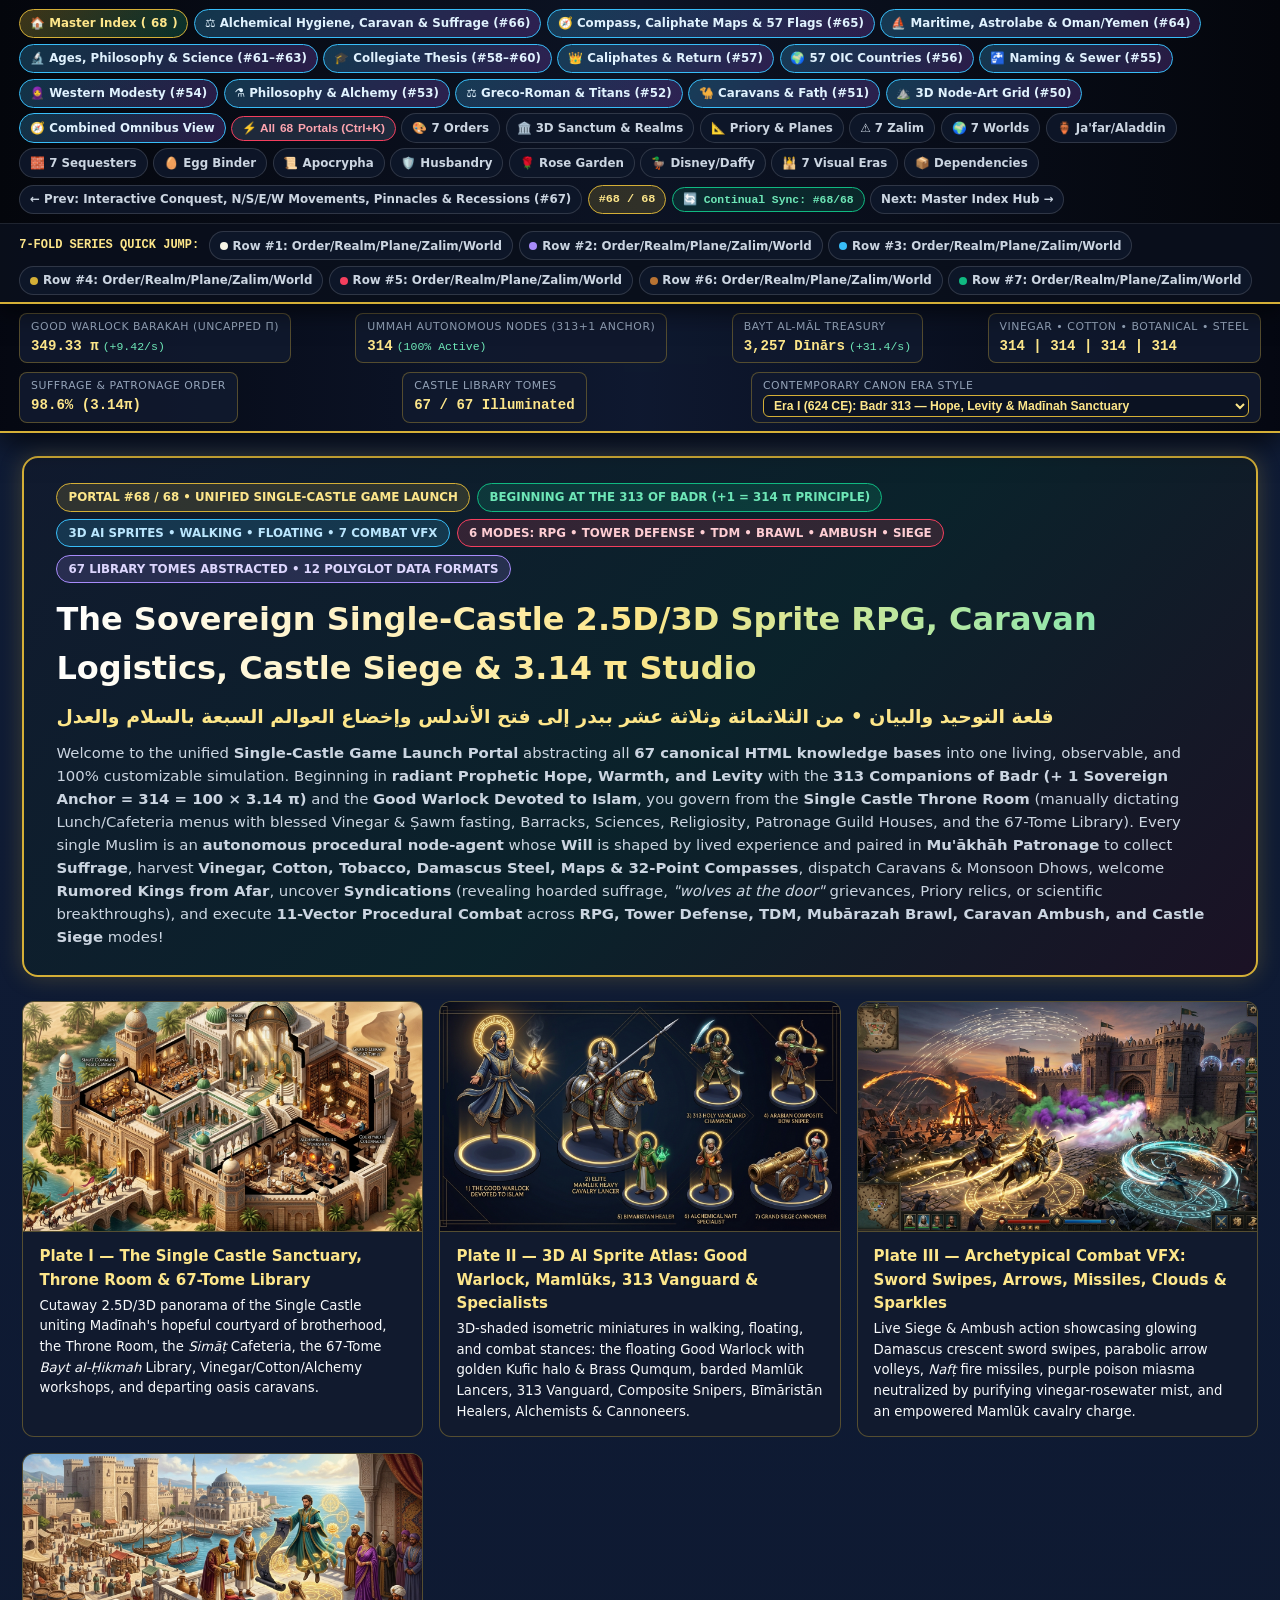
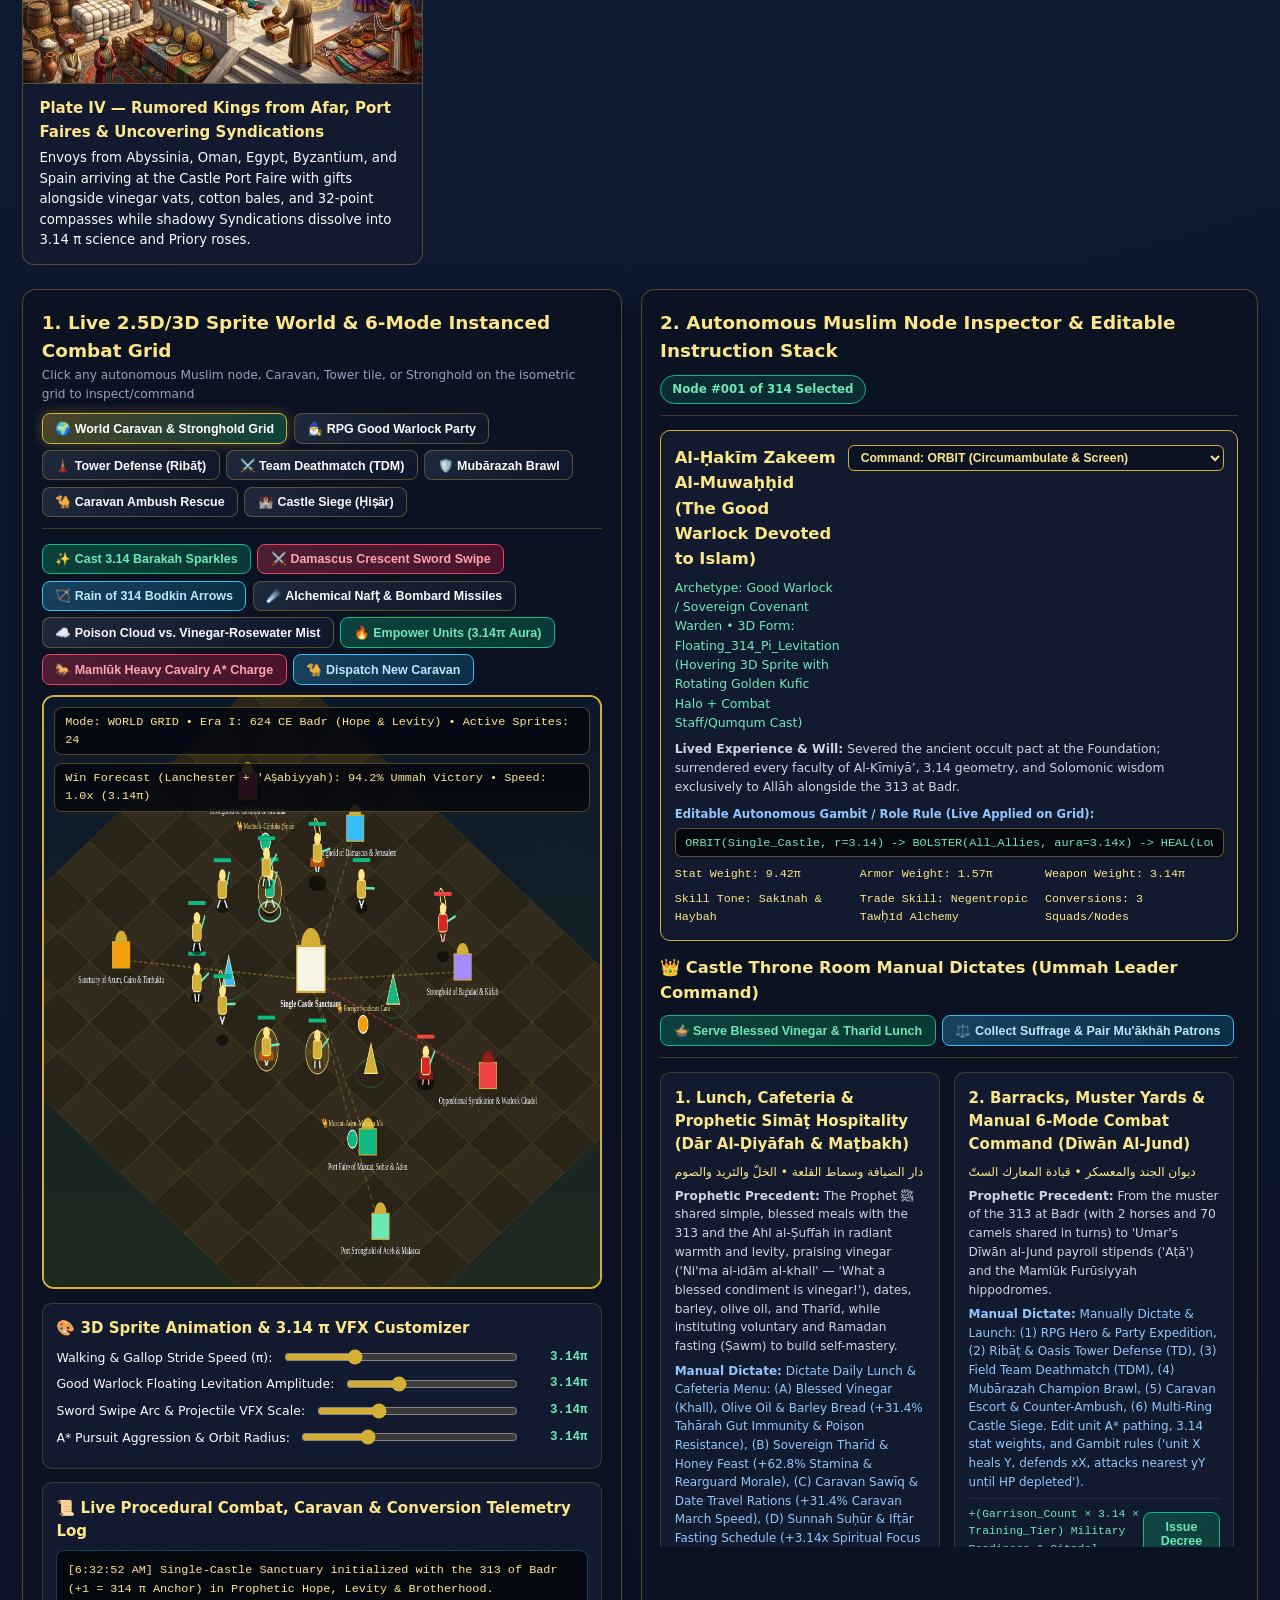
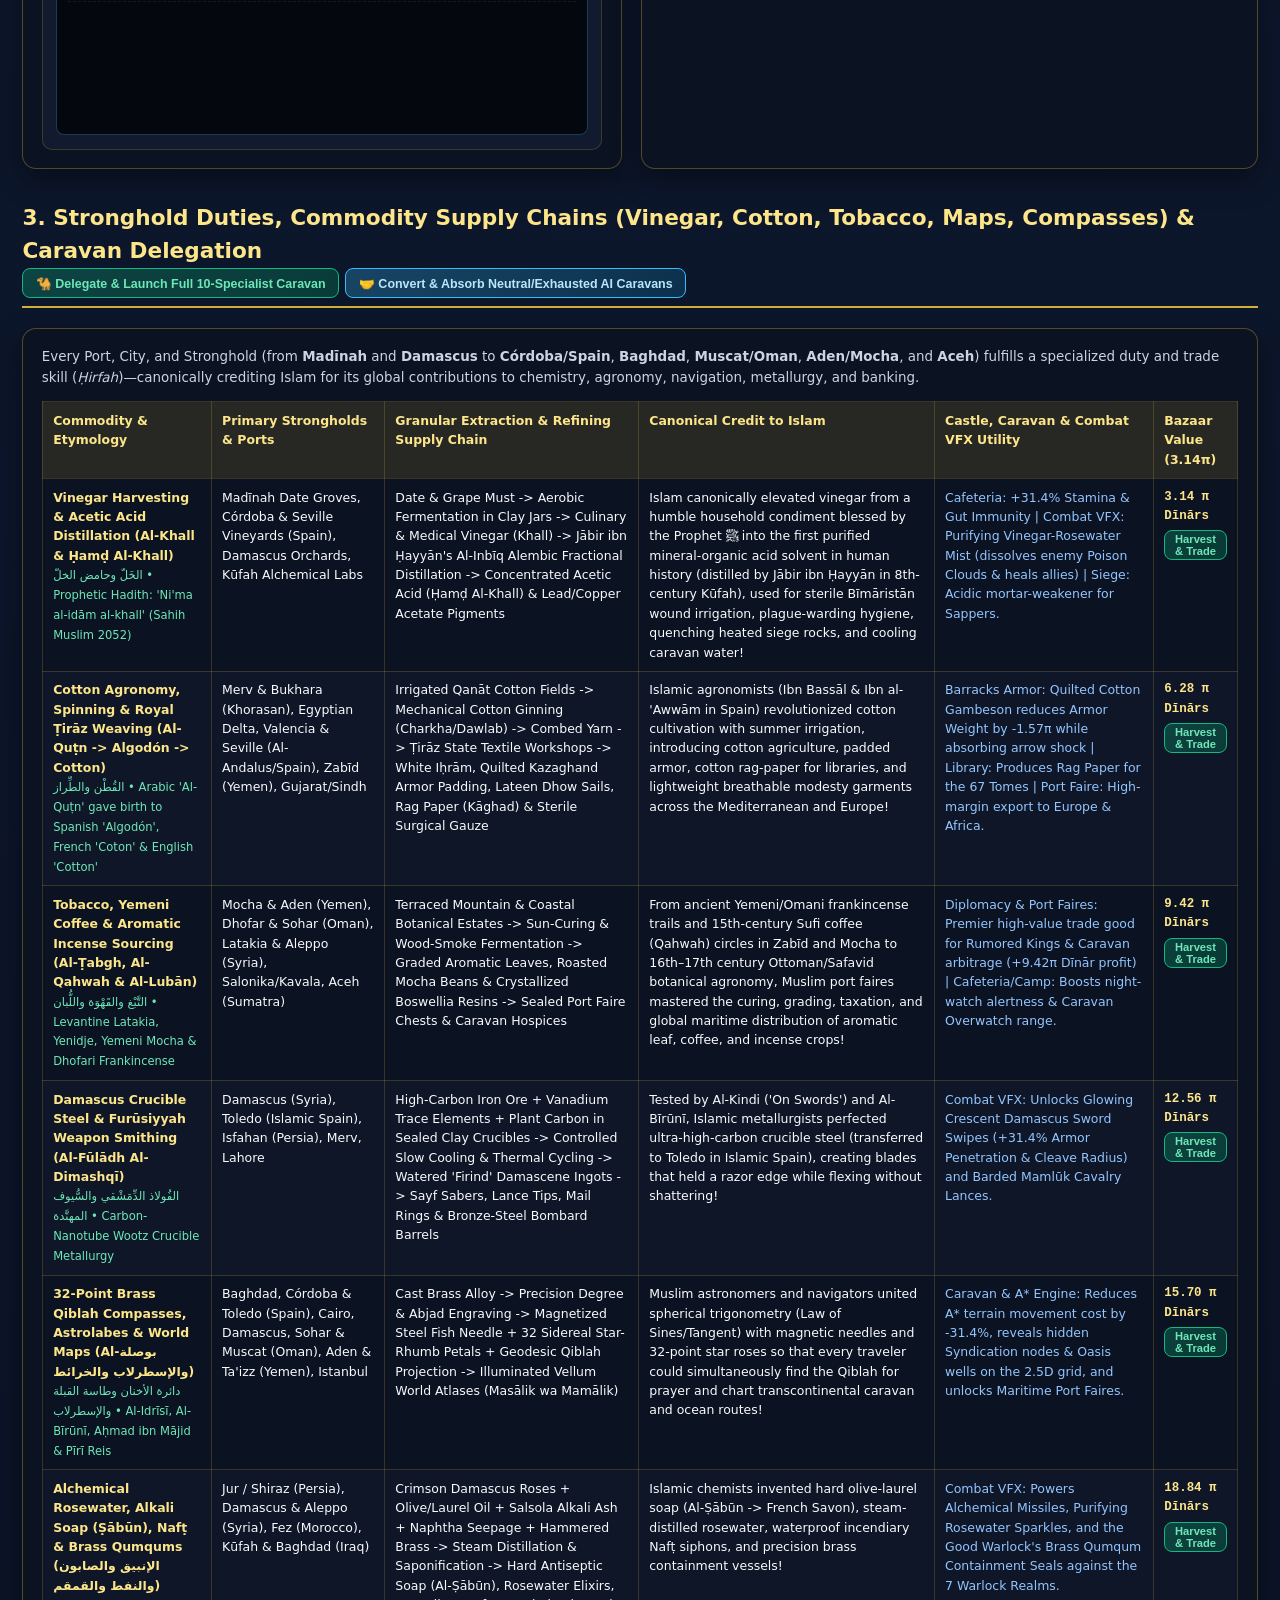
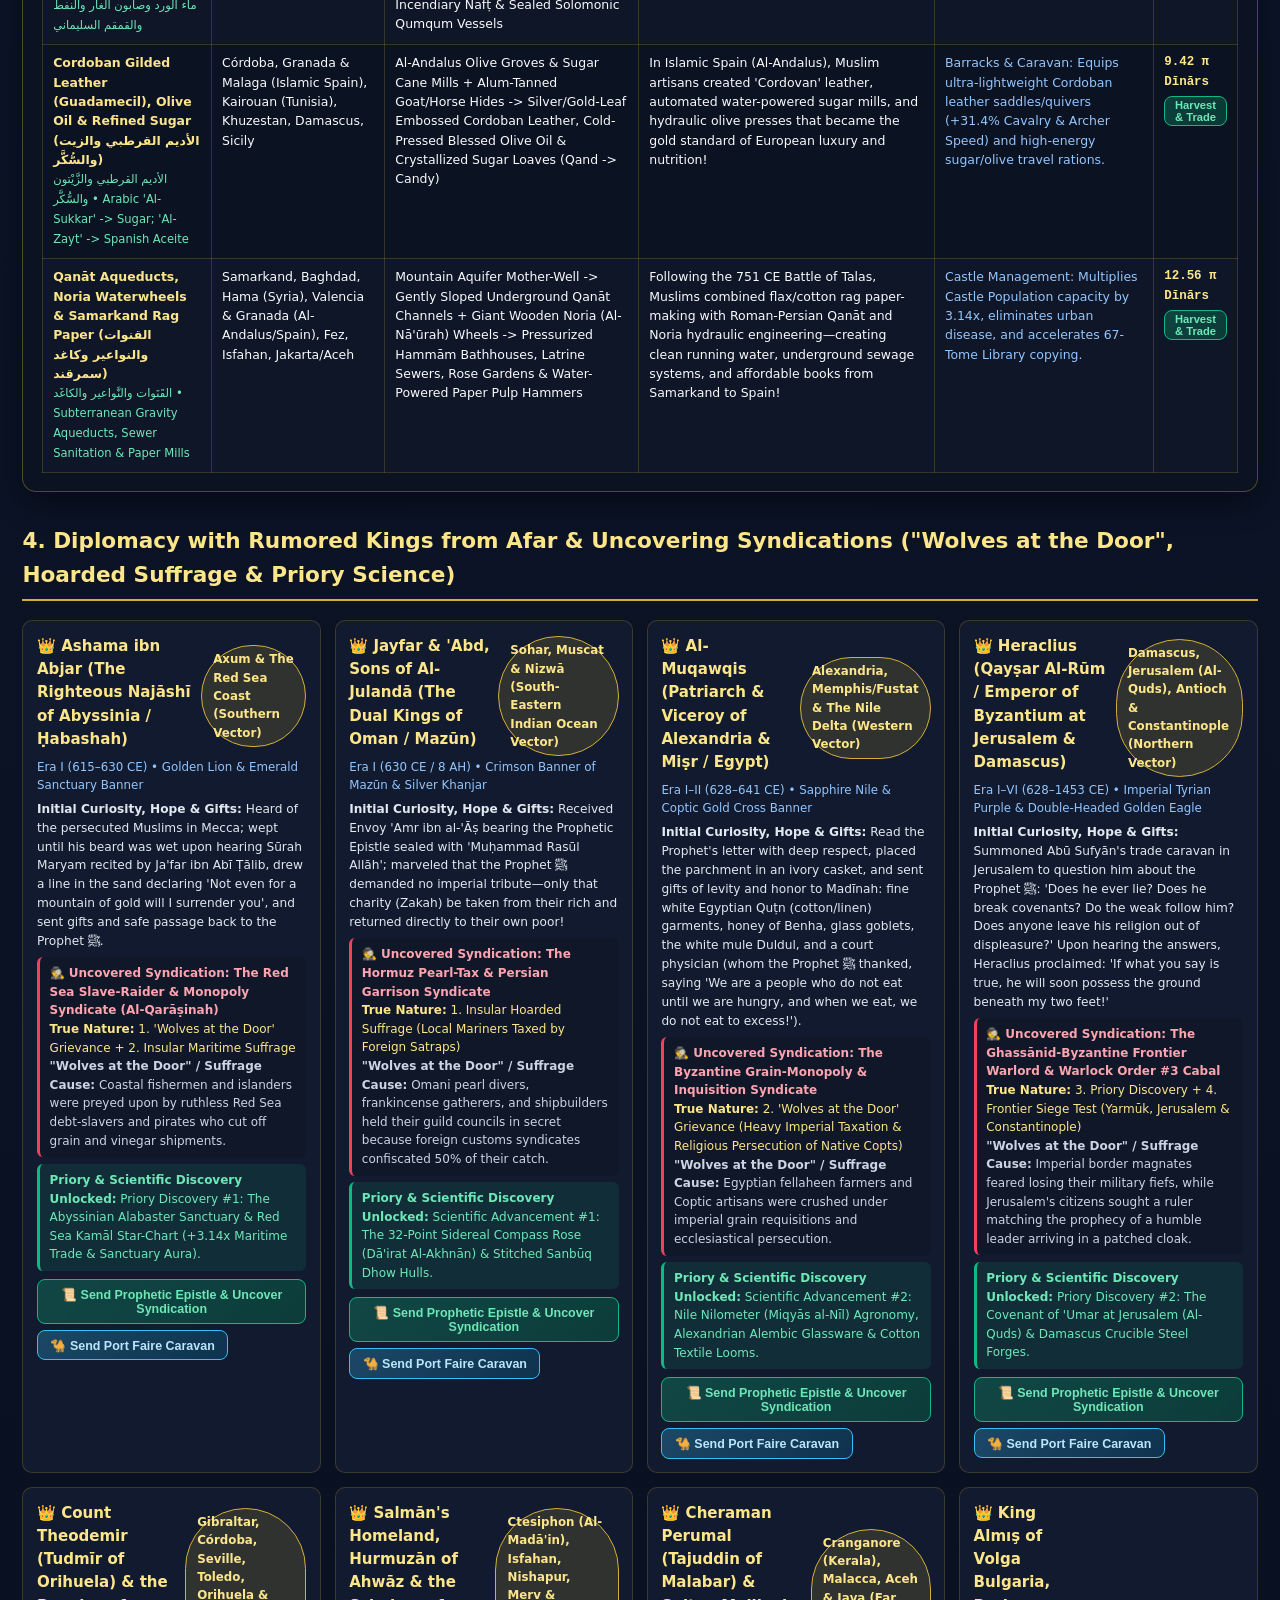
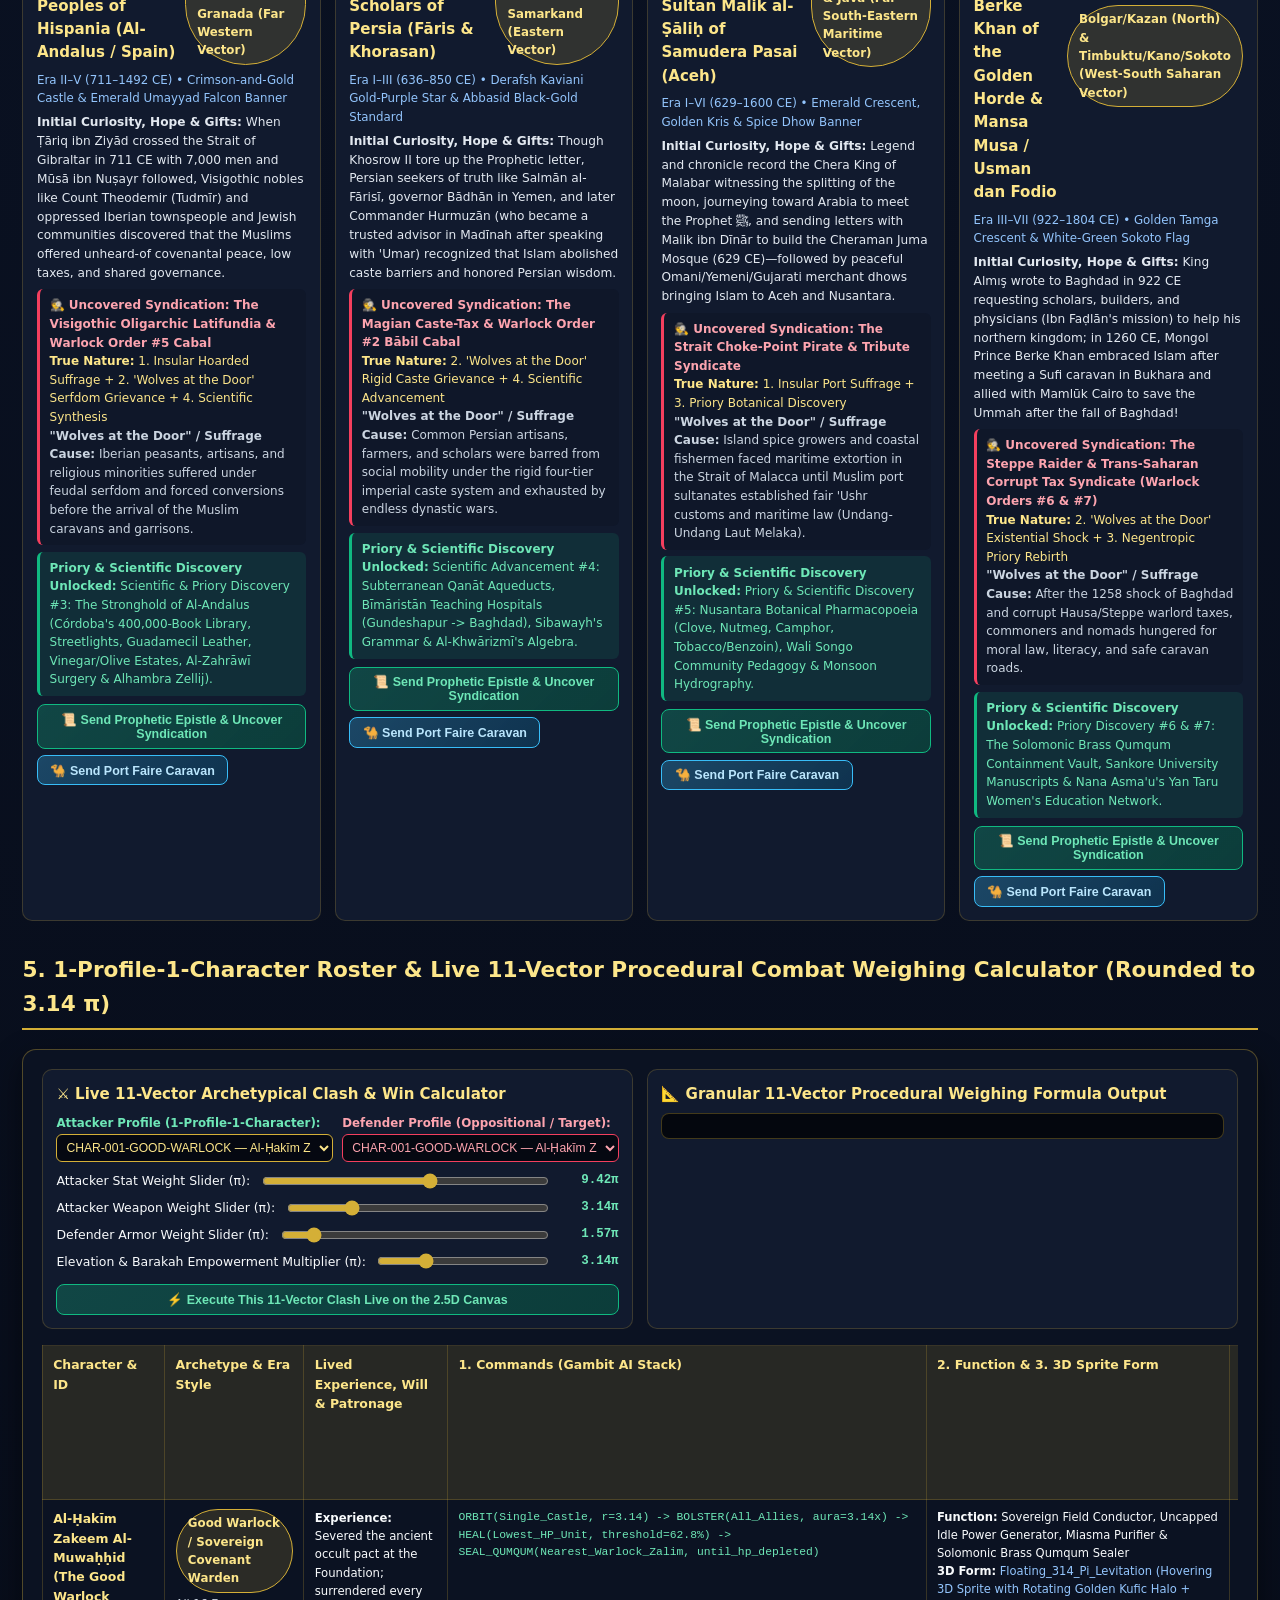
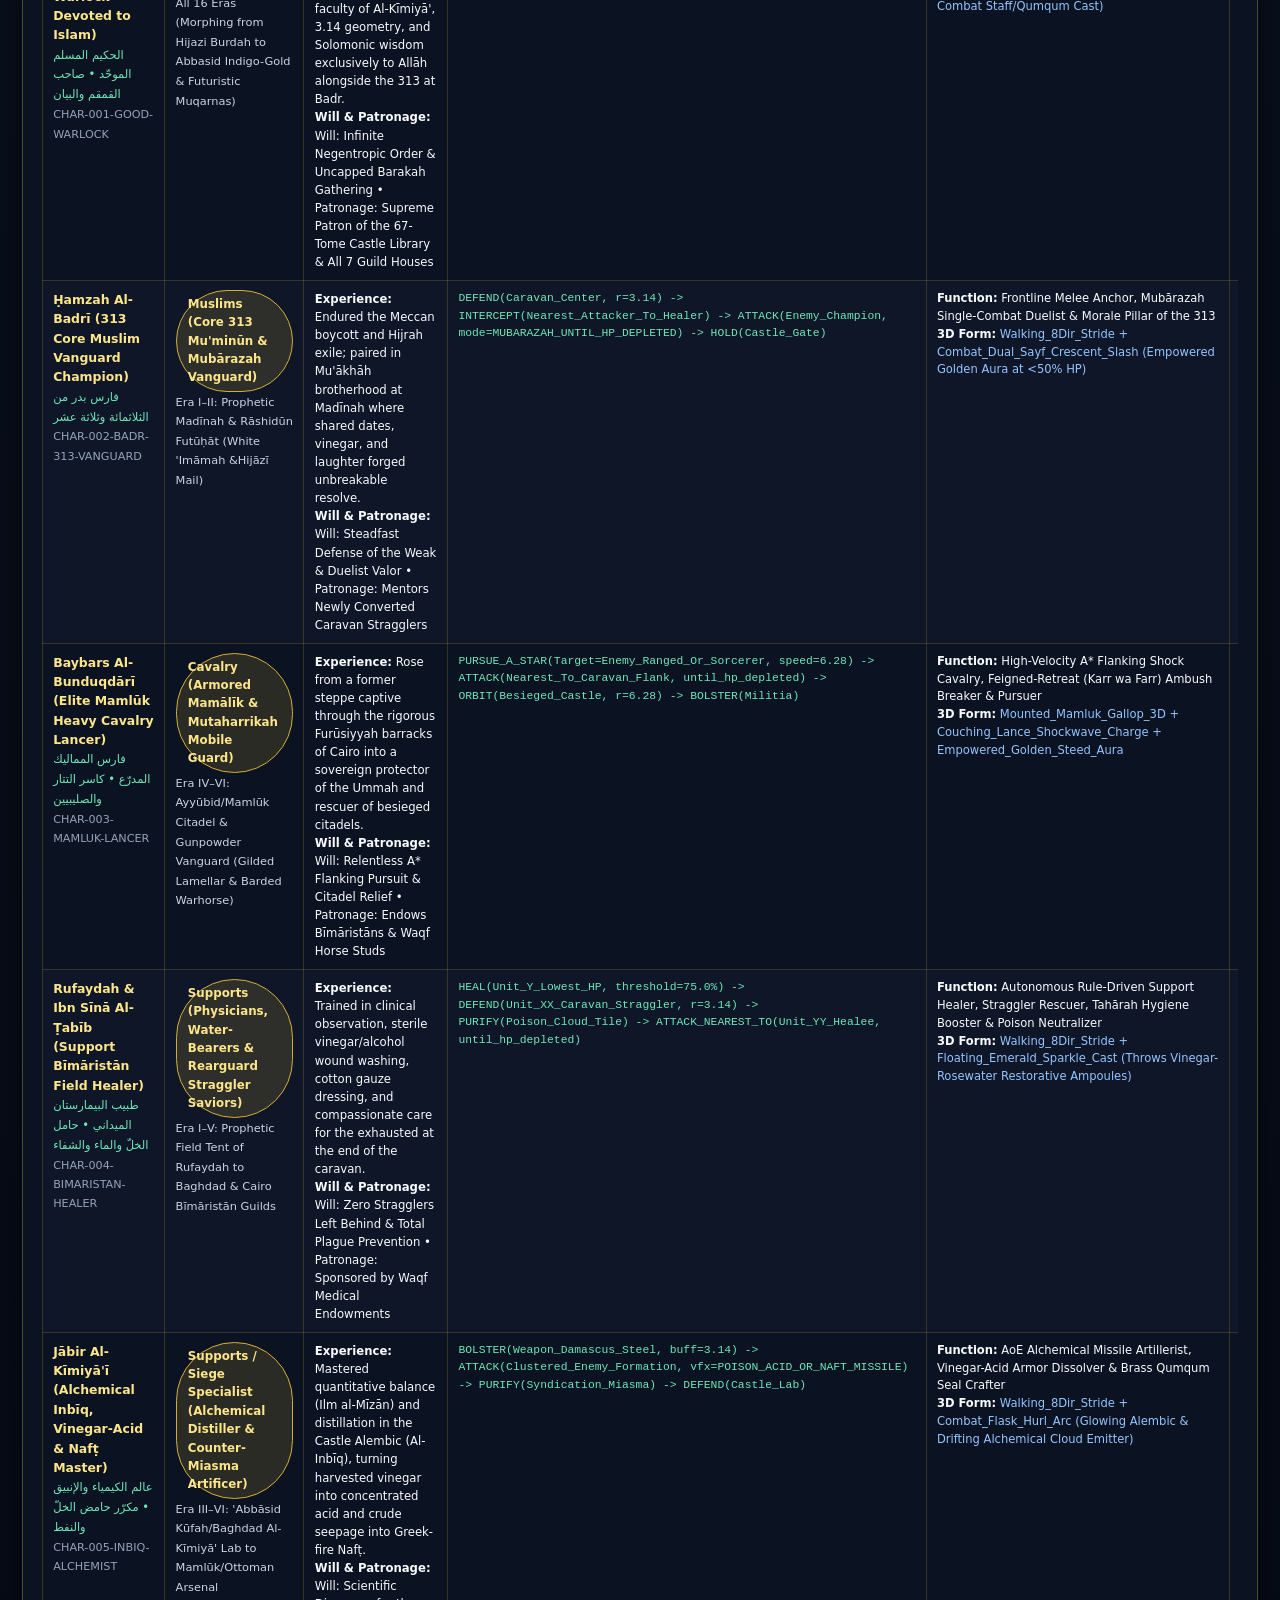
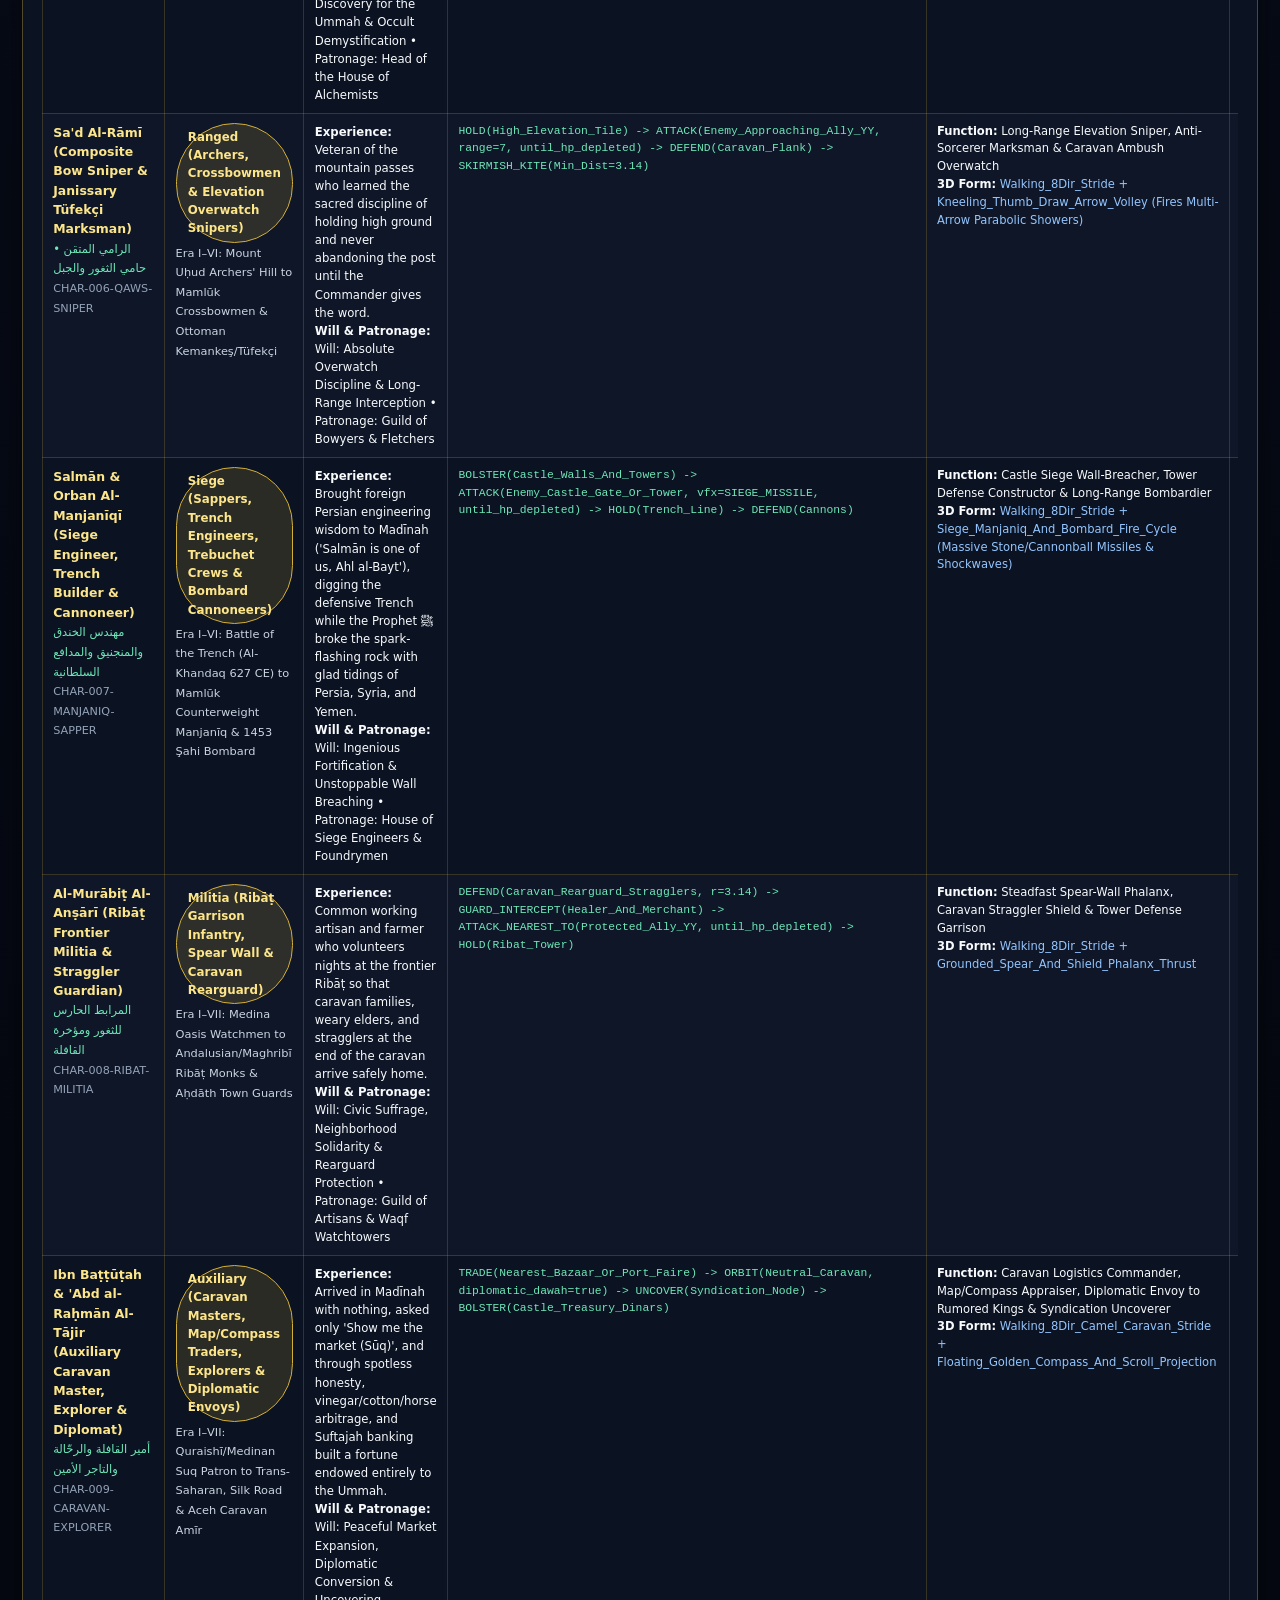
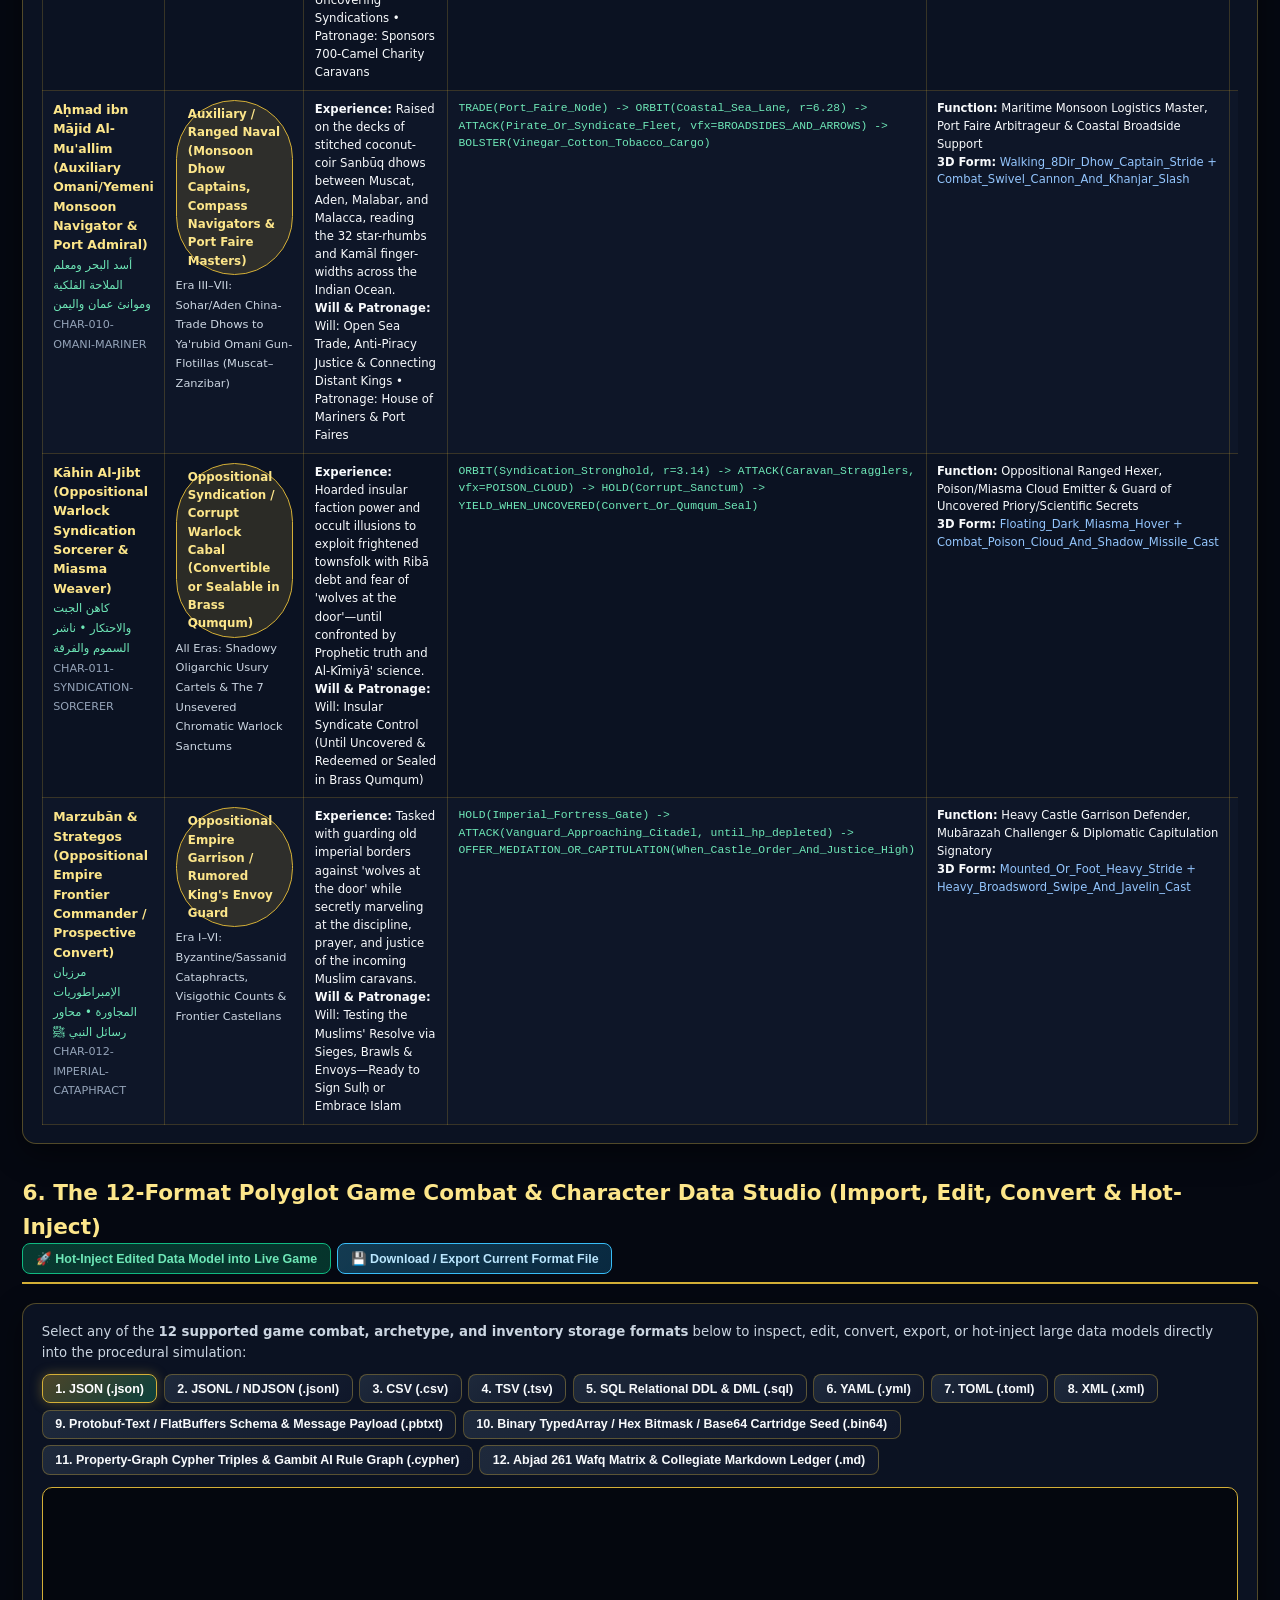
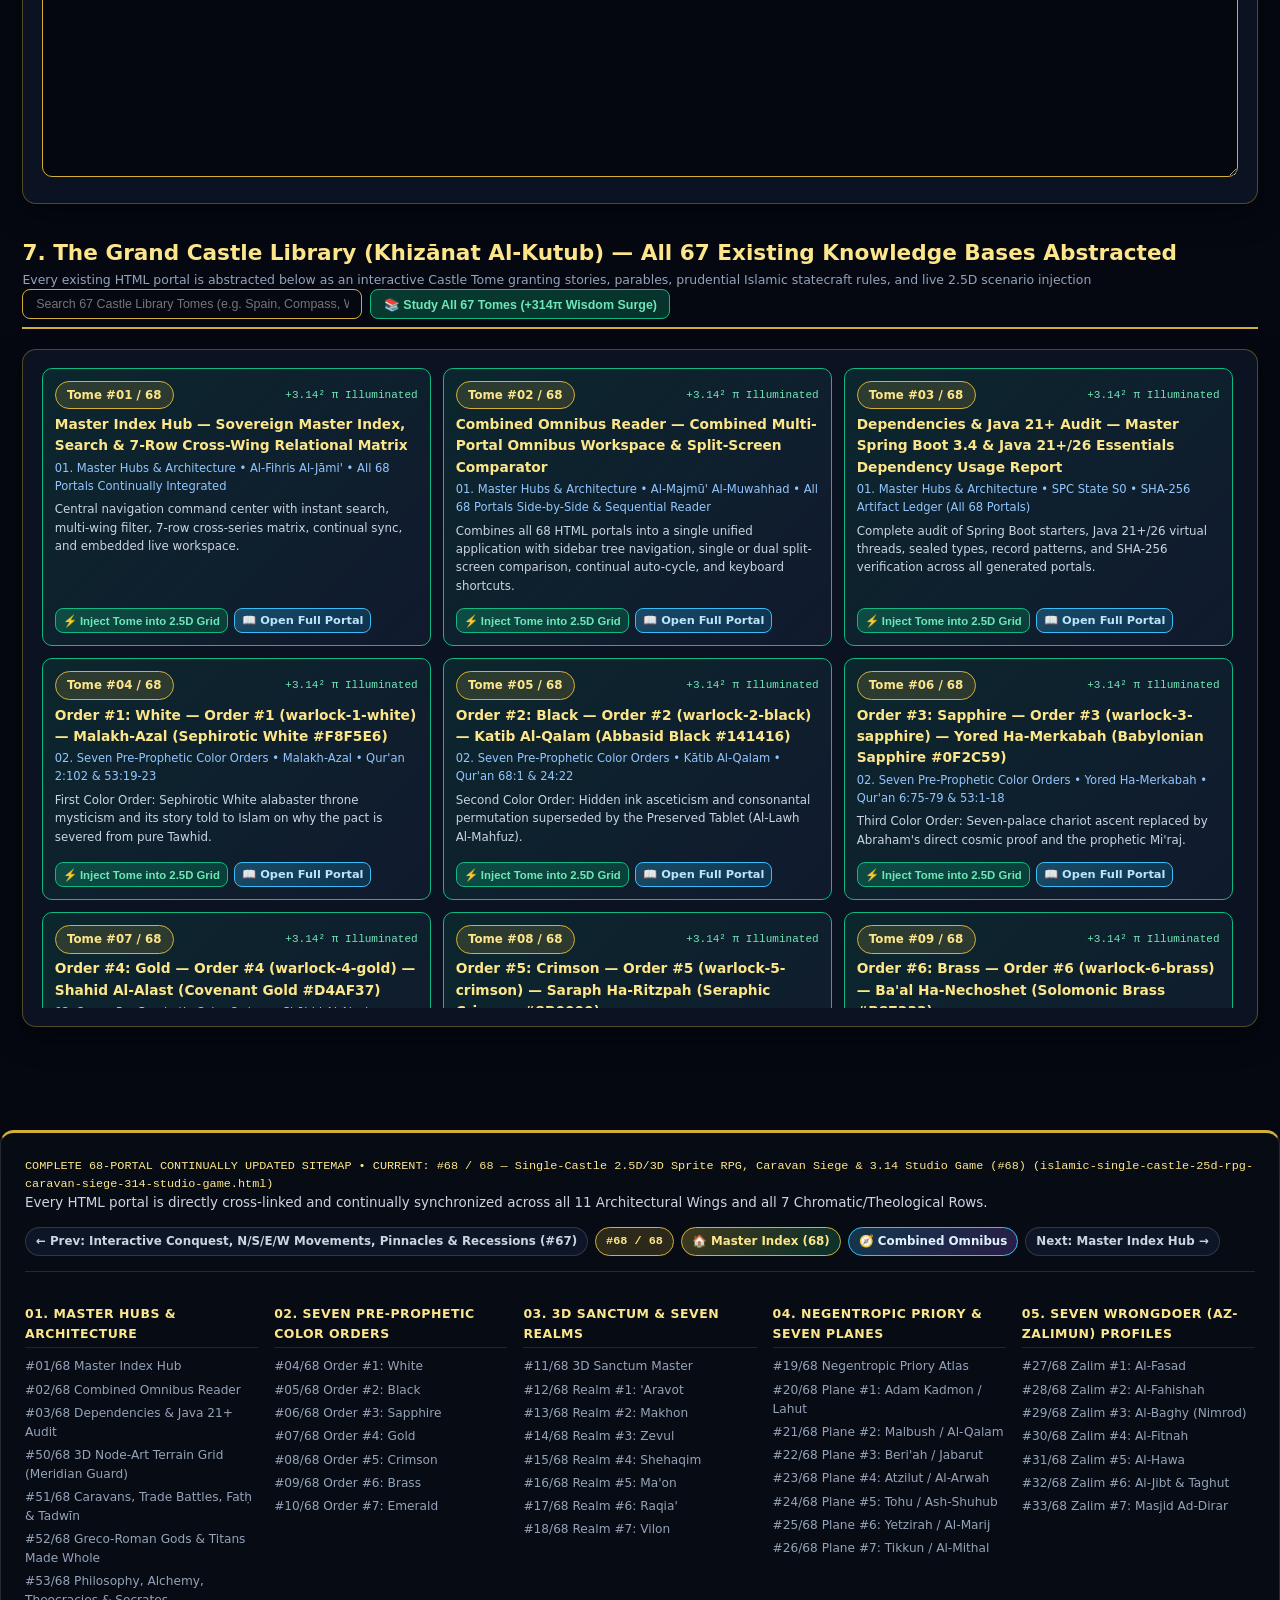
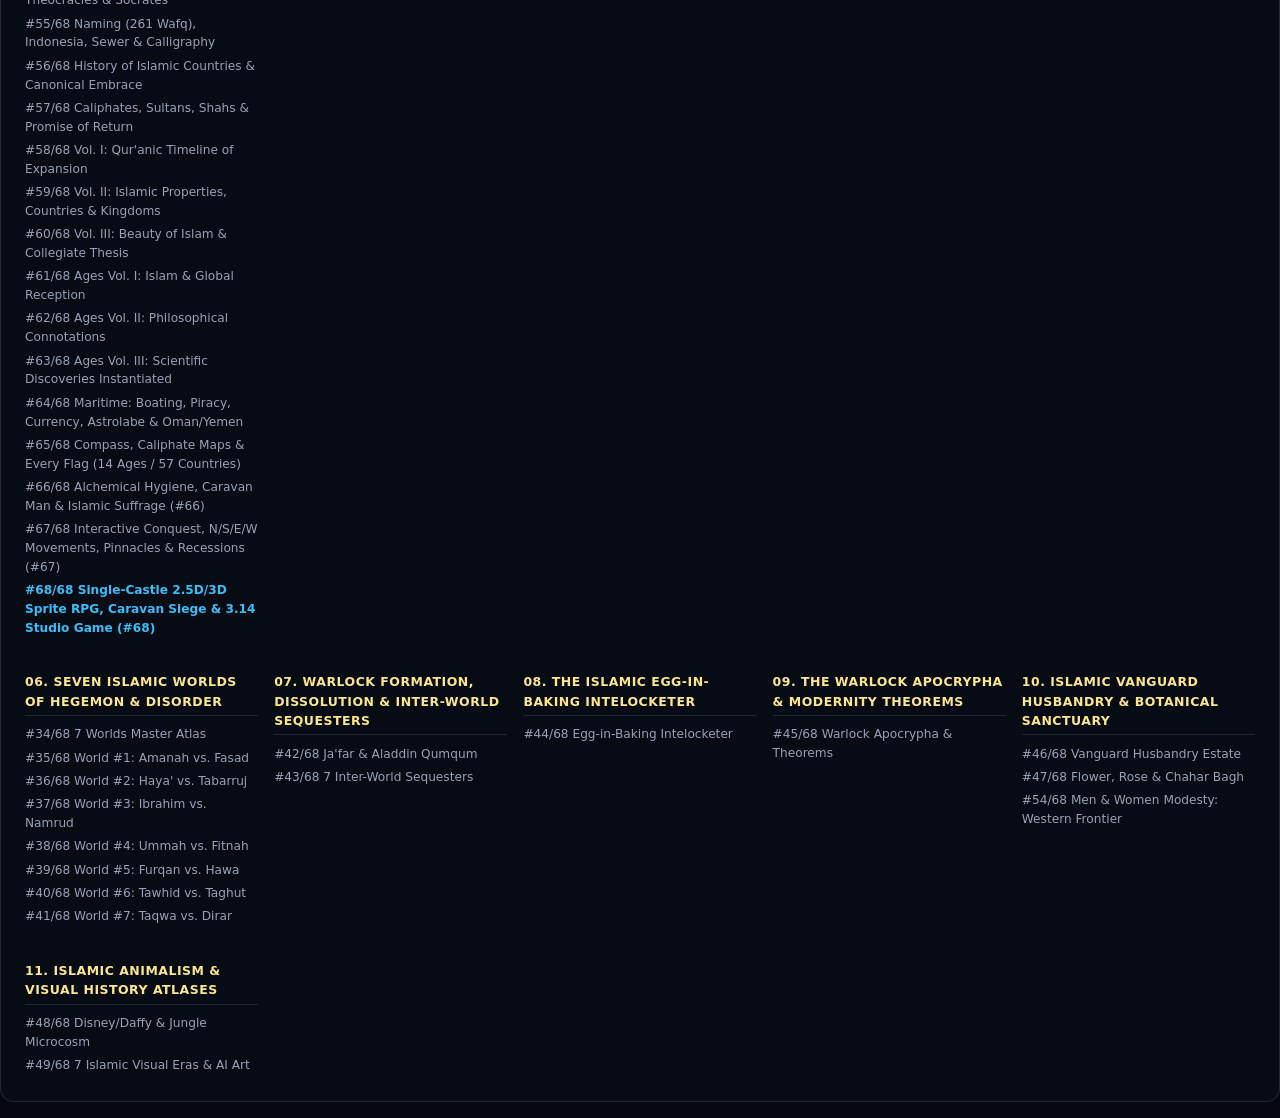
==== islamic-single-castle-25d-rpg-caravan-siege-314-studio-game.html @ 649017cb "feat: initialize polyglot Large Data Model (LDM) Combat Simulator (Python, Go, Java 26, TS, HTML5 2." ====
<!DOCTYPE html>
<html lang="en" dir="ltr">
<head>
  <meta charset="UTF-8" />
  <meta name="viewport" content="width=device-width, initial-scale=1.0" />
  <title>Portal #68 — The Single-Castle 2.5D/3D Sprite RPG, Caravan Logistics, Castle Siege &amp; 3.14 π Studio Game (313 of Badr to the 7 Realms)</title>
  <style>
    :root {
      --bg-abyss: #050811;
      --bg-panel: #0B1222;
      --bg-card: #111A2E;
      --bg-elevated: #17233D;
      --gold: #D4AF37;
      --gold-light: #FDE68A;
      --emerald: #10B981;
      --emerald-light: #6EE7B7;
      --sapphire: #38BDF8;
      --crimson: #F43F5E;
      --purple: #A78BFA;
      --brass: #D97706;
      --text-main: #F8FAFC;
      --text-muted: #94A3B8;
      --border-gold: rgba(212, 175, 55, 0.35);
      --pi-glow: 0 0 22px rgba(212, 175, 55, 0.25);
    }
    * { box-sizing: border-box; }
    body {
      margin: 0;
      background: radial-gradient(circle at 50% 0%, #101D38 0%, #050811 70%);
      color: var(--text-main);
      font-family: 'Segoe UI', system-ui, -apple-system, sans-serif;
      line-height: 1.55;
    }
    /* Sticky Uncapped Incremental & Idle Power HUD */
    .hud-sticky-bar {
      position: sticky;
      top: 0;
      z-index: 9500;
      background: linear-gradient(90deg, rgba(5,8,17,0.97) 0%, rgba(15,25,48,0.97) 50%, rgba(5,8,17,0.97) 100%);
      border-bottom: 2px solid var(--gold);
      backdrop-filter: blur(10px);
      padding: 0.55rem 1.2rem;
      box-shadow: 0 8px 28px rgba(0,0,0,0.75);
    }
    .hud-inner {
      max-width: 1640px;
      margin: 0 auto;
      display: flex;
      flex-wrap: wrap;
      align-items: center;
      justify-content: space-between;
      gap: 0.55rem;
    }
    .hud-metric {
      display: flex;
      align-items: center;
      gap: 0.45rem;
      background: rgba(17, 26, 46, 0.92);
      border: 1px solid var(--border-gold);
      border-radius: 8px;
      padding: 0.3rem 0.68rem;
      font-size: 0.78rem;
    }
    .hud-metric-label {
      color: var(--text-muted);
      font-size: 0.68rem;
      text-transform: uppercase;
      letter-spacing: 0.05em;
    }
    .hud-metric-val {
      color: var(--gold-light);
      font-family: 'Consolas', monospace;
      font-weight: 700;
      font-size: 0.88rem;
    }
    .hud-metric-rate {
      color: var(--emerald-light);
      font-family: 'Consolas', monospace;
      font-size: 0.72rem;
    }
    .container {
      max-width: 1640px;
      margin: 0 auto;
      padding: 1.4rem;
    }
    .hero-banner {
      background: linear-gradient(135deg, rgba(17,26,46,0.95) 0%, rgba(10,35,42,0.92) 55%, rgba(28,17,36,0.95) 100%);
      border: 2px solid var(--gold);
      border-radius: 16px;
      padding: 1.6rem 2rem;
      box-shadow: var(--pi-glow);
      margin-bottom: 1.5rem;
      position: relative;
      overflow: hidden;
    }
    .hero-badges {
      display: flex;
      flex-wrap: wrap;
      gap: 0.45rem;
      margin-bottom: 0.75rem;
    }
    .badge {
      display: inline-flex;
      align-items: center;
      gap: 0.35rem;
      padding: 0.25rem 0.7rem;
      border-radius: 999px;
      font-size: 0.74rem;
      font-weight: 700;
      border: 1px solid rgba(255,255,255,0.2);
      background: rgba(15, 23, 42, 0.85);
    }
    .badge-gold { border-color: var(--gold); color: var(--gold-light); background: rgba(212,175,55,0.16); }
    .badge-emerald { border-color: var(--emerald); color: var(--emerald-light); background: rgba(16,185,129,0.16); }
    .badge-sapphire { border-color: var(--sapphire); color: #BAE6FD; background: rgba(56,189,248,0.16); }
    .badge-crimson { border-color: var(--crimson); color: #FECDD3; background: rgba(244,63,94,0.16); }
    .badge-purple { border-color: var(--purple); color: #DDD6FE; background: rgba(167,139,250,0.16); }
    h1 {
      margin: 0 0 0.5rem 0;
      font-size: 2rem;
      background: linear-gradient(90deg, #FFFFFF 0%, #FDE68A 50%, #6EE7B7 100%);
      -webkit-background-clip: text;
      -webkit-text-fill-color: transparent;
    }
    .arabic-sub {
      font-size: 1.18rem;
      color: var(--gold-light);
      font-weight: 600;
      margin-bottom: 0.65rem;
    }
    .plates-grid-4 {
      display: grid;
      grid-template-columns: repeat(auto-fit, minmax(350px, 1fr));
      gap: 1rem;
      margin-bottom: 1.5rem;
    }
    .plate-card {
      background: var(--bg-card);
      border: 1px solid var(--border-gold);
      border-radius: 12px;
      overflow: hidden;
      display: flex;
      flex-direction: column;
    }
    .plate-card img {
      width: 100%;
      height: 230px;
      object-fit: cover;
      border-bottom: 1px solid var(--border-gold);
      cursor: pointer;
      transition: transform 0.25s ease;
    }
    .plate-card img:hover { transform: scale(1.02); }
    .plate-body { padding: 0.85rem 1rem; font-size: 0.83rem; }
    .plate-title { color: var(--gold-light); font-weight: 700; font-size: 0.94rem; margin-bottom: 0.25rem; }
    /* Main Game Workspace Grid */
    .game-workspace {
      display: grid;
      grid-template-columns: 1.55fr 1fr;
      gap: 1.2rem;
      margin-bottom: 1.6rem;
    }
    @media (max-width: 1220px) {
      .game-workspace { grid-template-columns: 1fr; }
    }
    .panel {
      background: var(--bg-panel);
      border: 1px solid var(--border-gold);
      border-radius: 14px;
      padding: 1.15rem;
      box-shadow: 0 10px 30px rgba(0,0,0,0.45);
    }
    .panel-header {
      display: flex;
      flex-wrap: wrap;
      align-items: center;
      justify-content: space-between;
      gap: 0.6rem;
      border-bottom: 1px solid rgba(212,175,55,0.24);
      padding-bottom: 0.7rem;
      margin-bottom: 0.9rem;
    }
    .panel-title {
      font-size: 1.15rem;
      font-weight: 700;
      color: var(--gold-light);
      margin: 0;
    }
    .btn-row {
      display: flex;
      flex-wrap: wrap;
      gap: 0.4rem;
    }
    .btn {
      background: linear-gradient(135deg, #1E293B, #0F172A);
      color: #F8FAFC;
      border: 1px solid var(--border-gold);
      border-radius: 8px;
      padding: 0.42rem 0.78rem;
      font-size: 0.78rem;
      font-weight: 600;
      cursor: pointer;
      transition: all 0.15s ease;
    }
    .btn:hover, .btn.active {
      background: linear-gradient(135deg, rgba(212,175,55,0.32), rgba(16,185,129,0.28));
      border-color: var(--gold);
      color: #FFFFFF;
      box-shadow: 0 0 12px rgba(212,175,55,0.35);
    }
    .btn-emerald {
      background: linear-gradient(135deg, rgba(16,185,129,0.28), rgba(6,95,70,0.5));
      border-color: var(--emerald);
      color: var(--emerald-light);
    }
    .btn-crimson {
      background: linear-gradient(135deg, rgba(244,63,94,0.28), rgba(136,19,55,0.5));
      border-color: var(--crimson);
      color: #FDA4AF;
    }
    .btn-sapphire {
      background: linear-gradient(135deg, rgba(56,189,248,0.28), rgba(12,74,110,0.5));
      border-color: var(--sapphire);
      color: #BAE6FD;
    }
    /* Canvas Viewport */
    .canvas-wrap {
      position: relative;
      background: #04070F;
      border: 2px solid var(--gold);
      border-radius: 12px;
      overflow: hidden;
    }
    #sovereign25dGameCanvas {
      display: block;
      width: 100%;
      height: 590px;
      cursor: crosshair;
    }
    .canvas-overlay-top {
      position: absolute;
      top: 10px;
      left: 10px;
      right: 10px;
      display: flex;
      flex-wrap: wrap;
      justify-content: space-between;
      gap: 0.5rem;
      pointer-events: none;
    }
    .canvas-pill {
      pointer-events: auto;
      background: rgba(5, 8, 17, 0.86);
      border: 1px solid var(--border-gold);
      border-radius: 8px;
      padding: 0.3rem 0.65rem;
      font-size: 0.74rem;
      font-family: 'Consolas', monospace;
      color: var(--gold-light);
    }
    /* Tabs & Cards */
    .sub-grid-2 {
      display: grid;
      grid-template-columns: repeat(auto-fit, minmax(280px, 1fr));
      gap: 0.85rem;
    }
    .sub-grid-3 {
      display: grid;
      grid-template-columns: repeat(auto-fit, minmax(320px, 1fr));
      gap: 0.95rem;
    }
    .sub-card {
      background: var(--bg-card);
      border: 1px solid rgba(212,175,55,0.22);
      border-radius: 10px;
      padding: 0.85rem;
      font-size: 0.82rem;
    }
    .sub-card h4 {
      margin: 0 0 0.4rem 0;
      color: var(--gold-light);
      font-size: 0.94rem;
    }
    .slider-row {
      display: flex;
      align-items: center;
      justify-content: space-between;
      gap: 0.6rem;
      margin: 0.42rem 0;
      font-size: 0.78rem;
    }
    .slider-row input[type="range"] {
      flex: 1;
      accent-color: var(--gold);
    }
    .pi-val {
      font-family: 'Consolas', monospace;
      color: var(--emerald-light);
      font-weight: 700;
      min-width: 58px;
      text-align: right;
    }
    .combat-log-box {
      background: #04070E;
      border: 1px solid rgba(56,189,248,0.3);
      border-radius: 8px;
      padding: 0.65rem;
      height: 185px;
      overflow-y: auto;
      font-family: 'Consolas', monospace;
      font-size: 0.74rem;
      color: #E2E8F0;
    }
    .log-entry { margin-bottom: 0.28rem; border-bottom: 1px dashed rgba(255,255,255,0.07); padding-bottom: 0.2rem; }
    .code-studio-area {
      width: 100%;
      height: 290px;
      background: #04070E;
      color: #6EE7B7;
      border: 1px solid var(--gold);
      border-radius: 10px;
      padding: 0.85rem;
      font-family: 'Consolas', monospace;
      font-size: 0.78rem;
      resize: vertical;
    }
    .data-table-wrap {
      overflow-x: auto;
      margin-top: 0.8rem;
    }
    table.sov-table {
      width: 100%;
      border-collapse: collapse;
      font-size: 0.78rem;
    }
    table.sov-table th, table.sov-table td {
      border: 1px solid rgba(212,175,55,0.22);
      padding: 0.55rem 0.65rem;
      text-align: left;
      vertical-align: top;
    }
    table.sov-table th {
      background: rgba(212,175,55,0.14);
      color: var(--gold-light);
      font-weight: 700;
    }
    table.sov-table tr:nth-child(even) {
      background: rgba(17,26,46,0.55);
    }
    .tome-grid {
      display: grid;
      grid-template-columns: repeat(auto-fill, minmax(290px, 1fr));
      gap: 0.75rem;
      max-height: 640px;
      overflow-y: auto;
      padding-right: 0.35rem;
    }
    .tome-card {
      background: var(--bg-card);
      border: 1px solid rgba(212,175,55,0.25);
      border-radius: 10px;
      padding: 0.75rem;
      font-size: 0.78rem;
      display: flex;
      flex-direction: column;
      justify-content: space-between;
      transition: border-color 0.15s ease;
    }
    .tome-card.illuminated {
      border-color: var(--emerald);
      background: linear-gradient(135deg, rgba(16,185,129,0.12), rgba(17,26,46,0.95));
    }
    .section-divider {
      margin: 2rem 0 1.2rem 0;
      border-bottom: 2px solid var(--gold);
      padding-bottom: 0.5rem;
      display: flex;
      flex-wrap: wrap;
      align-items: center;
      justify-content: space-between;
    }
  </style>
<!-- SOV_CHROME_CSS_START -->
<style id="sovereign-universal-nav-css">
  .sov-global-wrap {
    background: linear-gradient(90deg, #04060C 0%, #0C1324 50%, #04060C 100%);
    border-bottom: 2px solid #D4AF37;
    font-family: 'Segoe UI', system-ui, -apple-system, sans-serif;
    position: relative;
    z-index: 9999;
    box-shadow: 0 6px 24px rgba(0, 0, 0, 0.65);
  }
  .sov-global-bar {
    max-width: 1560px;
    margin: 0 auto;
    padding: 0.55rem 1.2rem;
    display: flex;
    flex-wrap: wrap;
    align-items: center;
    justify-content: space-between;
    gap: 0.45rem;
  }
  .sov-wing-links {
    display: flex;
    flex-wrap: wrap;
    align-items: center;
    gap: 0.35rem;
  }
  .sov-pill {
    display: inline-flex;
    align-items: center;
    gap: 0.3rem;
    padding: 0.28rem 0.62rem;
    border-radius: 999px;
    background: rgba(15, 23, 42, 0.92);
    border: 1px solid rgba(255, 255, 255, 0.14);
    color: #CBD5E1;
    text-decoration: none;
    font-size: 0.74rem;
    font-weight: 600;
    transition: all 0.15s ease;
    cursor: pointer;
  }
  .sov-pill:hover, .sov-pill.sov-active {
    color: #FFFFFF;
    border-color: #D4AF37;
    background: rgba(212, 175, 55, 0.22);
  }
  .sov-pill-master {
    background: linear-gradient(135deg, rgba(212, 175, 55, 0.28), rgba(16, 185, 129, 0.22));
    border-color: #D4AF37;
    color: #FDE68A;
    font-weight: 700;
  }
  .sov-pill-omnibus {
    background: linear-gradient(135deg, rgba(56, 189, 248, 0.25), rgba(168, 85, 247, 0.22));
    border-color: #38BDF8;
    color: #E0F2FE;
    font-weight: 700;
  }
  .sov-pill-drawer {
    background: #1E293B;
    border-color: #F43F5E;
    color: #FDA4AF;
    font-weight: 700;
  }
  .sov-pill-counter {
    border-color: #D4AF37;
    background: rgba(212, 175, 55, 0.18);
    color: #FDE68A;
    font-family: 'Consolas', monospace;
    font-weight: 700;
  }
  .sov-pill-sync {
    border-color: #10B981;
    background: rgba(16, 185, 129, 0.14);
    color: #6EE7B7;
    font-family: 'Consolas', monospace;
    font-size: 0.71rem;
  }
  .sov-sister-ribbon {
    background: rgba(10, 15, 28, 0.96);
    border-top: 1px solid rgba(255, 255, 255, 0.09);
    padding: 0.45rem 1.2rem;
  }
  .sov-sister-inner {
    max-width: 1560px;
    margin: 0 auto;
    display: flex;
    flex-wrap: wrap;
    align-items: center;
    justify-content: space-between;
    gap: 0.5rem;
    font-size: 0.75rem;
  }
  .sov-sister-group {
    display: flex;
    flex-wrap: wrap;
    align-items: center;
    gap: 0.35rem;
  }
  .sov-sister-label {
    font-family: 'Consolas', monospace;
    color: #FDE68A;
    font-weight: 700;
    margin-right: 0.25rem;
  }
  .sov-modal-backdrop {
    display: none;
    position: fixed;
    inset: 0;
    background: rgba(3, 5, 10, 0.88);
    backdrop-filter: blur(6px);
    z-index: 100000;
    overflow-y: auto;
    padding: 2rem 1.2rem;
  }
  .sov-modal-backdrop.open {
    display: block;
  }
  .sov-modal-box {
    max-width: 1380px;
    margin: 0 auto;
    background: #0B101D;
    border: 2px solid #D4AF37;
    border-radius: 14px;
    padding: 1.4rem;
    box-shadow: 0 20px 60px rgba(0,0,0,0.85);
  }
  .sov-modal-header {
    display: flex;
    flex-wrap: wrap;
    justify-content: space-between;
    align-items: center;
    gap: 0.8rem;
    margin-bottom: 1rem;
    padding-bottom: 0.8rem;
    border-bottom: 1px solid rgba(255,255,255,0.12);
  }
  .sov-search-input {
    flex: 1;
    min-width: 260px;
    background: #050811;
    border: 1px solid #38BDF8;
    color: #FFFFFF;
    padding: 0.55rem 0.9rem;
    border-radius: 8px;
    font-size: 0.86rem;
  }
  .sov-drawer-grid {
    display: grid;
    grid-template-columns: repeat(auto-fill, minmax(285px, 1fr));
    gap: 0.65rem;
    max-height: 70vh;
    overflow-y: auto;
    padding-right: 0.3rem;
  }
  .sov-drawer-item {
    display: block;
    background: rgba(255,255,255,0.03);
    border: 1px solid rgba(255,255,255,0.1);
    border-left: 4px solid #D4AF37;
    border-radius: 8px;
    padding: 0.55rem 0.75rem;
    text-decoration: none;
    color: #E2E8F0;
    transition: all 0.14s ease;
  }
  .sov-drawer-item:hover, .sov-drawer-item.current {
    background: rgba(212, 175, 55, 0.16);
    border-color: #D4AF37;
    transform: translateY(-1px);
  }
  .sov-footer-wrap {
    max-width: 1480px;
    margin: 3rem auto 1rem auto;
    padding: 1.5rem;
    background: rgba(8, 12, 22, 0.95);
    border: 1px solid rgba(255,255,255,0.12);
    border-top: 3px solid #D4AF37;
    border-radius: 14px;
    font-family: 'Segoe UI', system-ui, -apple-system, sans-serif;
  }
  .sov-footer-cols {
    display: grid;
    grid-template-columns: repeat(auto-fit, minmax(230px, 1fr));
    gap: 1rem;
    margin-top: 1rem;
  }
  .sov-footer-cat h4 {
    font-size: 0.78rem;
    color: #FDE68A;
    text-transform: uppercase;
    letter-spacing: 0.04em;
    margin-bottom: 0.45rem;
    border-bottom: 1px solid rgba(255,255,255,0.1);
    padding-bottom: 0.25rem;
  }
  .sov-footer-cat a {
    display: block;
    color: #94A3B8;
    text-decoration: none;
    font-size: 0.76rem;
    padding: 0.14rem 0;
  }
  .sov-footer-cat a:hover, .sov-footer-cat a.active-link {
    color: #38BDF8;
    font-weight: 600;
  }
</style>
<!-- SOV_CHROME_CSS_END -->
</head>
<body>
<!-- SOV_CHROME_TOP_START -->
<div id="sovereign-universal-nav" class="sov-global-wrap" data-portal-seq="68" data-portal-total="68">
  <div class="sov-global-bar">
    <div class="sov-wing-links">
      <a class="sov-pill sov-pill-master " href="index.html">🏠 Master Index (<span data-sov-total>68</span>)</a>
      <a class="sov-pill sov-pill-omnibus " href="islamic-alchemical-hygiene-caravan-governance-and-suffrage-thesis.html">⚖️ Alchemical Hygiene, Caravan &amp; Suffrage (#66)</a>
      <a class="sov-pill sov-pill-omnibus " href="islamic-compass-caliphate-maps-and-flags-every-age-every-country.html">🧭 Compass, Caliphate Maps &amp; 57 Flags (#65)</a>
      <a class="sov-pill sov-pill-omnibus " href="islamic-maritime-boating-piracy-mercantilism-currency-maps-astrolabes-oman-yemen.html">⛵ Maritime, Astrolabe &amp; Oman/Yemen (#64)</a>
      <a class="sov-pill sov-pill-omnibus " href="islam-through-ages-vol1-reception-history.html">🔬 Ages, Philosophy &amp; Science (#61–#63)</a>
      <a class="sov-pill sov-pill-omnibus " href="quranic-timeline-expansion-vol1-chronology.html">🎓 Collegiate Thesis (#58–#60)</a>
      <a class="sov-pill sov-pill-omnibus " href="islamic-caliphates-sultans-shahs-dynasties-return.html">👑 Caliphates &amp; Return (#57)</a>
      <a class="sov-pill sov-pill-omnibus " href="islamic-countries-history-canonical-embrace-atlas.html">🌍 57 OIC Countries (#56)</a>
      <a class="sov-pill sov-pill-omnibus " href="islamic-naming-indonesia-infrastructure-language-calligraphy.html">🚰 Naming &amp; Sewer (#55)</a>
      <a class="sov-pill sov-pill-omnibus " href="islamic-modesty-evolution-western-frontier-men-women.html">🧕 Western Modesty (#54)</a>
      <a class="sov-pill sov-pill-omnibus " href="islamic-philosophy-alchemy-theocracies-socratic-messages.html">⚗️ Philosophy &amp; Alchemy (#53)</a>
      <a class="sov-pill sov-pill-omnibus " href="greco-roman-gods-titans-daimones-islamic-judgment.html">⚖️ Greco-Roman &amp; Titans (#52)</a>
      <a class="sov-pill sov-pill-omnibus " href="islamic-caravans-battles-conquest-chronicle.html">🐪 Caravans &amp; Fatḥ (#51)</a>
      <a class="sov-pill sov-pill-omnibus " href="conjoined-worlds-realms-principles-node-grid.html">⛰️ 3D Node-Art Grid (#50)</a>
      <a class="sov-pill sov-pill-omnibus " href="master-combined-omnibus.html?portal=islamic-single-castle-25d-rpg-caravan-siege-314-studio-game.html">🧭 Combined Omnibus View</a>
      <button type="button" class="sov-pill sov-pill-drawer" onclick="toggleSovDrawer()">⚡ All <span data-sov-total>68</span> Portals (Ctrl+K)</button>
      <a class="sov-pill " href="order-1-white.html">🎨 7 Orders</a>
      <a class="sov-pill " href="warlock-3d-sanctum.html">🏛️ 3D Sanctum &amp; Realms</a>
      <a class="sov-pill " href="priory-negentropy-order.html">📐 Priory &amp; Planes</a>
      <a class="sov-pill " href="zalim-1-fasad.html">⚠️ 7 Zalim</a>
      <a class="sov-pill " href="worlds-hegemon-disorder.html">🌍 7 Worlds</a>
      <a class="sov-pill " href="warlock-formation-dissolution-jafar-aladdin.html">🏺 Ja'far/Aladdin</a>
      <a class="sov-pill " href="sequester-between-worlds.html">🧱 7 Sequesters</a>
      <a class="sov-pill " href="interlocker-egg-binder-islam.html">🥚 Egg Binder</a>
      <a class="sov-pill " href="warlock-apocrypha-islamic-theorems.html">📜 Apocrypha</a>
      <a class="sov-pill " href="islamic-husbandry-sovereign-estate.html">🛡️ Husbandry</a>
      <a class="sov-pill " href="way-of-the-flower-rose-garden-islam.html">🌹 Rose Garden</a>
      <a class="sov-pill " href="disney-daffy-donald-islamic-microcosm.html">🦆 Disney/Daffy</a>
      <a class="sov-pill " href="warlock-islamic-visual-eras-history.html">🕌 7 Visual Eras</a>
      <a class="sov-pill " href="dependencies-report.html">📦 Dependencies</a>
    </div>
    <div class="sov-wing-links">
      <a class="sov-pill" href="islamic-conquest-caliphates-movements-pinnacles-and-recessions-interactive.html" title="Interactive Simulator of Every Era of Islamic Conquest, Caliphates, Canonical Movements (East, West, North &amp; South), Pinnacles &amp; Recessions As They Happen">← Prev: Interactive Conquest, N/S/E/W Movements, Pinnacles &amp; Recessions (#67)</a>
      <span id="sovPortalCounterBadge" class="sov-pill sov-pill-counter" title="Continually Synchronized Portal Index (#68 of 68)">#68 / 68</span>
      <button type="button" id="sovContinualCycleBtn" class="sov-pill sov-pill-sync" onclick="toggleSovContinualCycle()" title="Click to toggle Continual Auto-Advance across all 68 portals">🔄 Continual Sync: #68/68</button>
      <a class="sov-pill" href="index.html" title="Sovereign Master Index, Search &amp; 7-Row Cross-Wing Relational Matrix">Next: Master Index Hub →</a>
    </div>
  </div>
  <div class="sov-sister-ribbon">
  <div class="sov-sister-inner">
    <div class="sov-sister-group">
      <span class="sov-sister-label">7-FOLD SERIES QUICK JUMP:</span>
      <a class="sov-pill" href="order-1-white.html"><span style="width:8px;height:8px;border-radius:50%;background:#F8F5E6;display:inline-block;"></span>Row #1: Order/Realm/Plane/Zalim/World</a><a class="sov-pill" href="order-2-black.html"><span style="width:8px;height:8px;border-radius:50%;background:#A78BFA;display:inline-block;"></span>Row #2: Order/Realm/Plane/Zalim/World</a><a class="sov-pill" href="order-3-sapphire.html"><span style="width:8px;height:8px;border-radius:50%;background:#38BDF8;display:inline-block;"></span>Row #3: Order/Realm/Plane/Zalim/World</a><a class="sov-pill" href="order-4-gold.html"><span style="width:8px;height:8px;border-radius:50%;background:#D4AF37;display:inline-block;"></span>Row #4: Order/Realm/Plane/Zalim/World</a><a class="sov-pill" href="order-5-crimson.html"><span style="width:8px;height:8px;border-radius:50%;background:#F43F5E;display:inline-block;"></span>Row #5: Order/Realm/Plane/Zalim/World</a><a class="sov-pill" href="order-6-brass.html"><span style="width:8px;height:8px;border-radius:50%;background:#B87333;display:inline-block;"></span>Row #6: Order/Realm/Plane/Zalim/World</a><a class="sov-pill" href="order-7-emerald.html"><span style="width:8px;height:8px;border-radius:50%;background:#10B981;display:inline-block;"></span>Row #7: Order/Realm/Plane/Zalim/World</a>
    </div>
  </div>
</div>
</div>

<div id="sovMegaDrawer" class="sov-modal-backdrop" onclick="if(event.target===this)toggleSovDrawer()">
  <div class="sov-modal-box">
    <div class="sov-modal-header">
      <div>
        <div style="font-family:Consolas,monospace;font-size:0.74rem;color:#FDE68A;">SOVEREIGN MASTER ATLAS • ALL <span data-sov-total>68</span> HTML PORTALS CONTINUALLY INTEGRATED</div>
        <h2 style="font-size:1.25rem;color:#FFF;margin:0.15rem 0;">Instant Portal Switcher &amp; Cross-Wing Navigator (#68 / 68)</h2>
      </div>
      <input id="sovDrawerSearch" class="sov-search-input" type="text" placeholder="Type to filter all 68 portals by name, Qur'anic verse, philosopher, scientist, color, or file..." oninput="filterSovDrawer(this.value)">
      <div style="display:flex;gap:0.4rem;flex-wrap:wrap;">
        <a class="sov-pill sov-pill-master" href="index.html">Open Master Index (68)</a>
        <a class="sov-pill sov-pill-omnibus" href="islamic-alchemical-hygiene-caravan-governance-and-suffrage-thesis.html">⚖️ Hygiene, Caravan &amp; Suffrage (#66)</a>
        <a class="sov-pill sov-pill-omnibus" href="islamic-compass-caliphate-maps-and-flags-every-age-every-country.html">🧭 Compass, Maps &amp; 57 Flags (#65)</a>
        <a class="sov-pill sov-pill-omnibus" href="islamic-maritime-boating-piracy-mercantilism-currency-maps-astrolabes-oman-yemen.html">⛵ Maritime &amp; Oman/Yemen (#64)</a>
        <a class="sov-pill sov-pill-omnibus" href="islam-through-ages-vol1-reception-history.html">Ages &amp; Science (#61–#63)</a>
        <a class="sov-pill sov-pill-omnibus" href="quranic-timeline-expansion-vol1-chronology.html">Collegiate Thesis (#58–#60)</a>
        <a class="sov-pill sov-pill-omnibus" href="conjoined-worlds-realms-principles-node-grid.html">3D Node-Art Grid (#50)</a>
        <a class="sov-pill sov-pill-omnibus" href="master-combined-omnibus.html?portal=islamic-single-castle-25d-rpg-caravan-siege-314-studio-game.html">Open in Split Omnibus</a>
        <button type="button" class="sov-pill" onclick="toggleSovDrawer()">✕ Close (Esc)</button>
      </div>
    </div>
    <div id="sovDrawerGrid" class="sov-drawer-grid">
      <a class="sov-drawer-item" style="border-left-color:#D4AF37;" href="index.html" data-search="master index hub sovereign master index, search &amp; 7-row cross-wing relational matrix 01. master hubs &amp; architecture al-fihris al-jāmi&#39; • all 68 portals continually integrated index.html"><div style="display:flex;justify-content:space-between;font-size:0.7rem;color:#94A3B8;"><span>#01 / 68 • 01. Master Hubs &amp; Architecture</span><code style="color:#38BDF8;">index.html</code></div><div style="font-weight:700;font-size:0.83rem;color:#F8FAFC;margin:0.15rem 0;">Master Index Hub</div><div style="font-size:0.72rem;color:#CBD5E1;">Al-Fihris Al-Jāmi' • All 68 Portals Continually Integrated</div></a><a class="sov-drawer-item" style="border-left-color:#38BDF8;" href="master-combined-omnibus.html" data-search="combined omnibus reader combined multi-portal omnibus workspace &amp; split-screen comparator 01. master hubs &amp; architecture al-majmū&#39; al-muwahhad • all 68 portals side-by-side &amp; sequential reader master-combined-omnibus.html"><div style="display:flex;justify-content:space-between;font-size:0.7rem;color:#94A3B8;"><span>#02 / 68 • 01. Master Hubs &amp; Architecture</span><code style="color:#38BDF8;">master-combined-omnibus.html</code></div><div style="font-weight:700;font-size:0.83rem;color:#F8FAFC;margin:0.15rem 0;">Combined Omnibus Reader</div><div style="font-size:0.72rem;color:#CBD5E1;">Al-Majmū' Al-Muwahhad • All 68 Portals Side-by-Side &amp; Sequential Reader</div></a><a class="sov-drawer-item" style="border-left-color:#34D399;" href="dependencies-report.html" data-search="dependencies &amp; java 21+ audit master spring boot 3.4 &amp; java 21+/26 essentials dependency usage report 01. master hubs &amp; architecture spc state s0 • sha-256 artifact ledger (all 68 portals) dependencies-report.html"><div style="display:flex;justify-content:space-between;font-size:0.7rem;color:#94A3B8;"><span>#03 / 68 • 01. Master Hubs &amp; Architecture</span><code style="color:#38BDF8;">dependencies-report.html</code></div><div style="font-weight:700;font-size:0.83rem;color:#F8FAFC;margin:0.15rem 0;">Dependencies &amp; Java 21+ Audit</div><div style="font-size:0.72rem;color:#CBD5E1;">SPC State S0 • SHA-256 Artifact Ledger (All 68 Portals)</div></a><a class="sov-drawer-item" style="border-left-color:#F8F5E6;" href="order-1-white.html" data-search="order #1: white order #1 (warlock-1-white) — malakh-azal (sephirotic white #f8f5e6) 02. seven pre-prophetic color orders malakh-azal • qur&#39;an 2:102 &amp; 53:19-23 order-1-white.html"><div style="display:flex;justify-content:space-between;font-size:0.7rem;color:#94A3B8;"><span>#04 / 68 • 02. Seven Pre-Prophetic Color Orders</span><code style="color:#38BDF8;">order-1-white.html</code></div><div style="font-weight:700;font-size:0.83rem;color:#F8FAFC;margin:0.15rem 0;">Order #1: White</div><div style="font-size:0.72rem;color:#CBD5E1;">Malakh-Azal • Qur'an 2:102 &amp; 53:19-23</div></a><a class="sov-drawer-item" style="border-left-color:#A78BFA;" href="order-2-black.html" data-search="order #2: black order #2 (warlock-2-black) — katib al-qalam (abbasid black #141416) 02. seven pre-prophetic color orders kātib al-qalam • qur&#39;an 68:1 &amp; 24:22 order-2-black.html"><div style="display:flex;justify-content:space-between;font-size:0.7rem;color:#94A3B8;"><span>#05 / 68 • 02. Seven Pre-Prophetic Color Orders</span><code style="color:#38BDF8;">order-2-black.html</code></div><div style="font-weight:700;font-size:0.83rem;color:#F8FAFC;margin:0.15rem 0;">Order #2: Black</div><div style="font-size:0.72rem;color:#CBD5E1;">Kātib Al-Qalam • Qur'an 68:1 &amp; 24:22</div></a><a class="sov-drawer-item" style="border-left-color:#38BDF8;" href="order-3-sapphire.html" data-search="order #3: sapphire order #3 (warlock-3-sapphire) — yored ha-merkabah (babylonian sapphire #0f2c59) 02. seven pre-prophetic color orders yored ha-merkabah • qur&#39;an 6:75-79 &amp; 53:1-18 order-3-sapphire.html"><div style="display:flex;justify-content:space-between;font-size:0.7rem;color:#94A3B8;"><span>#06 / 68 • 02. Seven Pre-Prophetic Color Orders</span><code style="color:#38BDF8;">order-3-sapphire.html</code></div><div style="font-weight:700;font-size:0.83rem;color:#F8FAFC;margin:0.15rem 0;">Order #3: Sapphire</div><div style="font-size:0.72rem;color:#CBD5E1;">Yored Ha-Merkabah • Qur'an 6:75-79 &amp; 53:1-18</div></a><a class="sov-drawer-item" style="border-left-color:#D4AF37;" href="order-4-gold.html" data-search="order #4: gold order #4 (warlock-4-gold) — shahid al-alast (covenant gold #d4af37) 02. seven pre-prophetic color orders shāhid al-alast • qur&#39;an 7:172 &amp; 3:67 order-4-gold.html"><div style="display:flex;justify-content:space-between;font-size:0.7rem;color:#94A3B8;"><span>#07 / 68 • 02. Seven Pre-Prophetic Color Orders</span><code style="color:#38BDF8;">order-4-gold.html</code></div><div style="font-weight:700;font-size:0.83rem;color:#F8FAFC;margin:0.15rem 0;">Order #4: Gold</div><div style="font-size:0.72rem;color:#CBD5E1;">Shāhid Al-Alast • Qur'an 7:172 &amp; 3:67</div></a><a class="sov-drawer-item" style="border-left-color:#F43F5E;" href="order-5-crimson.html" data-search="order #5: crimson order #5 (warlock-5-crimson) — saraph ha-ritzpah (seraphic crimson #8b0000) 02. seven pre-prophetic color orders saraph ha-ritzpah • qur&#39;an 72:8-9 &amp; 25:1 order-5-crimson.html"><div style="display:flex;justify-content:space-between;font-size:0.7rem;color:#94A3B8;"><span>#08 / 68 • 02. Seven Pre-Prophetic Color Orders</span><code style="color:#38BDF8;">order-5-crimson.html</code></div><div style="font-weight:700;font-size:0.83rem;color:#F8FAFC;margin:0.15rem 0;">Order #5: Crimson</div><div style="font-size:0.72rem;color:#CBD5E1;">Saraph Ha-Ritzpah • Qur'an 72:8-9 &amp; 25:1</div></a><a class="sov-drawer-item" style="border-left-color:#B87333;" href="order-6-brass.html" data-search="order #6: brass order #6 (warlock-6-brass) — ba&#39;al ha-nechoshet (solomonic brass #b87333) 02. seven pre-prophetic color orders ba&#39;al ha-nechoshet • qur&#39;an 2:102 &amp; 34:12 order-6-brass.html"><div style="display:flex;justify-content:space-between;font-size:0.7rem;color:#94A3B8;"><span>#09 / 68 • 02. Seven Pre-Prophetic Color Orders</span><code style="color:#38BDF8;">order-6-brass.html</code></div><div style="font-weight:700;font-size:0.83rem;color:#F8FAFC;margin:0.15rem 0;">Order #6: Brass</div><div style="font-size:0.72rem;color:#CBD5E1;">Ba'al Ha-Nechoshet • Qur'an 2:102 &amp; 34:12</div></a><a class="sov-drawer-item" style="border-left-color:#10B981;" href="order-7-emerald.html" data-search="order #7: emerald order #7 (warlock-7-emerald) — wali al-ghaib (khidrian emerald #006b54) 02. seven pre-prophetic color orders walī al-ghaib • qur&#39;an 18:65 &amp; 9:108 order-7-emerald.html"><div style="display:flex;justify-content:space-between;font-size:0.7rem;color:#94A3B8;"><span>#10 / 68 • 02. Seven Pre-Prophetic Color Orders</span><code style="color:#38BDF8;">order-7-emerald.html</code></div><div style="font-weight:700;font-size:0.83rem;color:#F8FAFC;margin:0.15rem 0;">Order #7: Emerald</div><div style="font-size:0.72rem;color:#CBD5E1;">Walī Al-Ghaib • Qur'an 18:65 &amp; 9:108</div></a><a class="sov-drawer-item" style="border-left-color:#D4AF37;" href="warlock-3d-sanctum.html" data-search="3d sanctum master interactive 3d seven-realm warlock sanctum &amp; celestial geometry 03. 3d sanctum &amp; seven realms al-haykal al-handasī • interactive webgl/canvas 3d warlock-3d-sanctum.html"><div style="display:flex;justify-content:space-between;font-size:0.7rem;color:#94A3B8;"><span>#11 / 68 • 03. 3D Sanctum &amp; Seven Realms</span><code style="color:#38BDF8;">warlock-3d-sanctum.html</code></div><div style="font-weight:700;font-size:0.83rem;color:#F8FAFC;margin:0.15rem 0;">3D Sanctum Master</div><div style="font-size:0.72rem;color:#CBD5E1;">Al-Haykal Al-Handasī • Interactive WebGL/Canvas 3D</div></a><a class="sov-drawer-item" style="border-left-color:#F8F5E6;" href="realm-1-white.html" data-search="realm #1: &#39;aravot realm #1 (white #f8f5e6) — &#39;aravot / sidrat al-muntaha 03. 3d sanctum &amp; seven realms seventh heaven • 390nm alabaster realm-1-white.html"><div style="display:flex;justify-content:space-between;font-size:0.7rem;color:#94A3B8;"><span>#12 / 68 • 03. 3D Sanctum &amp; Seven Realms</span><code style="color:#38BDF8;">realm-1-white.html</code></div><div style="font-weight:700;font-size:0.83rem;color:#F8FAFC;margin:0.15rem 0;">Realm #1: 'Aravot</div><div style="font-size:0.72rem;color:#CBD5E1;">Seventh Heaven • 390nm Alabaster</div></a><a class="sov-drawer-item" style="border-left-color:#A78BFA;" href="realm-2-black.html" data-search="realm #2: makhon realm #2 (black #141416) — makhon / bayt al-qalam 03. 3d sanctum &amp; seven realms hidden ink treasury • 405nm obsidian realm-2-black.html"><div style="display:flex;justify-content:space-between;font-size:0.7rem;color:#94A3B8;"><span>#13 / 68 • 03. 3D Sanctum &amp; Seven Realms</span><code style="color:#38BDF8;">realm-2-black.html</code></div><div style="font-weight:700;font-size:0.83rem;color:#F8FAFC;margin:0.15rem 0;">Realm #2: Makhon</div><div style="font-size:0.72rem;color:#CBD5E1;">Hidden Ink Treasury • 405nm Obsidian</div></a><a class="sov-drawer-item" style="border-left-color:#38BDF8;" href="realm-3-sapphire.html" data-search="realm #3: zevul realm #3 (sapphire #0f2c59) — zevul / al-bayt al-ma&#39;mur 03. 3d sanctum &amp; seven realms sapphire pavement • 465nm lapis realm-3-sapphire.html"><div style="display:flex;justify-content:space-between;font-size:0.7rem;color:#94A3B8;"><span>#14 / 68 • 03. 3D Sanctum &amp; Seven Realms</span><code style="color:#38BDF8;">realm-3-sapphire.html</code></div><div style="font-weight:700;font-size:0.83rem;color:#F8FAFC;margin:0.15rem 0;">Realm #3: Zevul</div><div style="font-size:0.72rem;color:#CBD5E1;">Sapphire Pavement • 465nm Lapis</div></a><a class="sov-drawer-item" style="border-left-color:#D4AF37;" href="realm-4-gold.html" data-search="realm #4: shehaqim realm #4 (gold #d4af37) — shehaqim / diwan al-mithaq 03. 3d sanctum &amp; seven realms golden covenant court • 580nm amber-gold realm-4-gold.html"><div style="display:flex;justify-content:space-between;font-size:0.7rem;color:#94A3B8;"><span>#15 / 68 • 03. 3D Sanctum &amp; Seven Realms</span><code style="color:#38BDF8;">realm-4-gold.html</code></div><div style="font-weight:700;font-size:0.83rem;color:#F8FAFC;margin:0.15rem 0;">Realm #4: Shehaqim</div><div style="font-size:0.72rem;color:#CBD5E1;">Golden Covenant Court • 580nm Amber-Gold</div></a><a class="sov-drawer-item" style="border-left-color:#F43F5E;" href="realm-5-crimson.html" data-search="realm #5: ma&#39;on realm #5 (crimson #8b0000) — ma&#39;on / rasad ash-shuhub 03. 3d sanctum &amp; seven realms seraphic garrison • 650nm crimson realm-5-crimson.html"><div style="display:flex;justify-content:space-between;font-size:0.7rem;color:#94A3B8;"><span>#16 / 68 • 03. 3D Sanctum &amp; Seven Realms</span><code style="color:#38BDF8;">realm-5-crimson.html</code></div><div style="font-weight:700;font-size:0.83rem;color:#F8FAFC;margin:0.15rem 0;">Realm #5: Ma'on</div><div style="font-size:0.72rem;color:#CBD5E1;">Seraphic Garrison • 650nm Crimson</div></a><a class="sov-drawer-item" style="border-left-color:#B87333;" href="realm-6-brass.html" data-search="realm #6: raqia&#39; realm #6 (brass #b87333) — raqia&#39; / madinat an-nuhas 03. 3d sanctum &amp; seven realms city of brass • 605nm burnished brass realm-6-brass.html"><div style="display:flex;justify-content:space-between;font-size:0.7rem;color:#94A3B8;"><span>#17 / 68 • 03. 3D Sanctum &amp; Seven Realms</span><code style="color:#38BDF8;">realm-6-brass.html</code></div><div style="font-weight:700;font-size:0.83rem;color:#F8FAFC;margin:0.15rem 0;">Realm #6: Raqia'</div><div style="font-size:0.72rem;color:#CBD5E1;">City of Brass • 605nm Burnished Brass</div></a><a class="sov-drawer-item" style="border-left-color:#10B981;" href="realm-7-emerald.html" data-search="realm #7: vilon realm #7 (emerald #006b54) — vilon / majma&#39; al-bahrayn 03. 3d sanctum &amp; seven realms junction of the two seas • 520nm emerald realm-7-emerald.html"><div style="display:flex;justify-content:space-between;font-size:0.7rem;color:#94A3B8;"><span>#18 / 68 • 03. 3D Sanctum &amp; Seven Realms</span><code style="color:#38BDF8;">realm-7-emerald.html</code></div><div style="font-weight:700;font-size:0.83rem;color:#F8FAFC;margin:0.15rem 0;">Realm #7: Vilon</div><div style="font-size:0.72rem;color:#CBD5E1;">Junction of the Two Seas • 520nm Emerald</div></a><a class="sov-drawer-item" style="border-left-color:#10B981;" href="priory-negentropy-order.html" data-search="negentropic priory atlas the negentropic priory (sigma -1n &amp; 0n beta): ordering the 7 warlocks 04. negentropic priory &amp; seven planes sigma -1n &amp; 0n beta • δh = 0.000 bits priory-negentropy-order.html"><div style="display:flex;justify-content:space-between;font-size:0.7rem;color:#94A3B8;"><span>#19 / 68 • 04. Negentropic Priory &amp; Seven Planes</span><code style="color:#38BDF8;">priory-negentropy-order.html</code></div><div style="font-weight:700;font-size:0.83rem;color:#F8FAFC;margin:0.15rem 0;">Negentropic Priory Atlas</div><div style="font-size:0.72rem;color:#CBD5E1;">Sigma -1n &amp; 0n Beta • ΔH = 0.000 bits</div></a><a class="sov-drawer-item" style="border-left-color:#F8F5E6;" href="plane-1-white.html" data-search="plane #1: adam kadmon / lahut plane #1 (white #f8f5e6) — olam adam kadmon / hadrat al-lahut 04. negentropic priory &amp; seven planes priory seat i • c_p = 1.62 plane-1-white.html"><div style="display:flex;justify-content:space-between;font-size:0.7rem;color:#94A3B8;"><span>#20 / 68 • 04. Negentropic Priory &amp; Seven Planes</span><code style="color:#38BDF8;">plane-1-white.html</code></div><div style="font-weight:700;font-size:0.83rem;color:#F8FAFC;margin:0.15rem 0;">Plane #1: Adam Kadmon / Lahut</div><div style="font-size:0.72rem;color:#CBD5E1;">Priory Seat I • C_p = 1.62</div></a><a class="sov-drawer-item" style="border-left-color:#A78BFA;" href="plane-2-black.html" data-search="plane #2: malbush / al-qalam plane #2 (black #141416) — olam ha-malbush / hadrat al-lawh wa al-qalam 04. negentropic priory &amp; seven planes priory seat vi • c_p = 1.38 plane-2-black.html"><div style="display:flex;justify-content:space-between;font-size:0.7rem;color:#94A3B8;"><span>#21 / 68 • 04. Negentropic Priory &amp; Seven Planes</span><code style="color:#38BDF8;">plane-2-black.html</code></div><div style="font-weight:700;font-size:0.83rem;color:#F8FAFC;margin:0.15rem 0;">Plane #2: Malbush / Al-Qalam</div><div style="font-size:0.72rem;color:#CBD5E1;">Priory Seat VI • C_p = 1.38</div></a><a class="sov-drawer-item" style="border-left-color:#38BDF8;" href="plane-3-sapphire.html" data-search="plane #3: beri&#39;ah / jabarut plane #3 (sapphire #0f2c59) — olam ha-beri&#39;ah / &#39;alam al-jabarut 04. negentropic priory &amp; seven planes priory seat iv • c_p = 1.44 plane-3-sapphire.html"><div style="display:flex;justify-content:space-between;font-size:0.7rem;color:#94A3B8;"><span>#22 / 68 • 04. Negentropic Priory &amp; Seven Planes</span><code style="color:#38BDF8;">plane-3-sapphire.html</code></div><div style="font-weight:700;font-size:0.83rem;color:#F8FAFC;margin:0.15rem 0;">Plane #3: Beri'ah / Jabarut</div><div style="font-size:0.72rem;color:#CBD5E1;">Priory Seat IV • C_p = 1.44</div></a><a class="sov-drawer-item" style="border-left-color:#D4AF37;" href="plane-4-gold.html" data-search="plane #4: atzilut / al-arwah plane #4 (gold #d4af37) — olam ha-atzilut / &#39;alam al-arwah 04. negentropic priory &amp; seven planes priory seat ii • c_p = 1.54 plane-4-gold.html"><div style="display:flex;justify-content:space-between;font-size:0.7rem;color:#94A3B8;"><span>#23 / 68 • 04. Negentropic Priory &amp; Seven Planes</span><code style="color:#38BDF8;">plane-4-gold.html</code></div><div style="font-weight:700;font-size:0.83rem;color:#F8FAFC;margin:0.15rem 0;">Plane #4: Atzilut / Al-Arwah</div><div style="font-size:0.72rem;color:#CBD5E1;">Priory Seat II • C_p = 1.54</div></a><a class="sov-drawer-item" style="border-left-color:#F43F5E;" href="plane-5-crimson.html" data-search="plane #5: tohu / ash-shuhub plane #5 (crimson #8b0000) — olam ha-tohu / falak ash-shuhub 04. negentropic priory &amp; seven planes priory seat vii • c_p = 1.35 plane-5-crimson.html"><div style="display:flex;justify-content:space-between;font-size:0.7rem;color:#94A3B8;"><span>#24 / 68 • 04. Negentropic Priory &amp; Seven Planes</span><code style="color:#38BDF8;">plane-5-crimson.html</code></div><div style="font-weight:700;font-size:0.83rem;color:#F8FAFC;margin:0.15rem 0;">Plane #5: Tohu / Ash-Shuhub</div><div style="font-size:0.72rem;color:#CBD5E1;">Priory Seat VII • C_p = 1.35</div></a><a class="sov-drawer-item" style="border-left-color:#B87333;" href="plane-6-brass.html" data-search="plane #6: yetzirah / al-marij plane #6 (brass #b87333) — olam ha-yetzirah / &#39;alam al-marij 04. negentropic priory &amp; seven planes priory seat v • c_p = 1.40 plane-6-brass.html"><div style="display:flex;justify-content:space-between;font-size:0.7rem;color:#94A3B8;"><span>#25 / 68 • 04. Negentropic Priory &amp; Seven Planes</span><code style="color:#38BDF8;">plane-6-brass.html</code></div><div style="font-weight:700;font-size:0.83rem;color:#F8FAFC;margin:0.15rem 0;">Plane #6: Yetzirah / Al-Marij</div><div style="font-size:0.72rem;color:#CBD5E1;">Priory Seat V • C_p = 1.40</div></a><a class="sov-drawer-item" style="border-left-color:#10B981;" href="plane-7-emerald.html" data-search="plane #7: tikkun / al-mithal plane #7 (emerald #006b54) — olam ha-tikkun / &#39;alam al-mithal wa al-barzakh 04. negentropic priory &amp; seven planes priory seat iii • c_p = 1.48 plane-7-emerald.html"><div style="display:flex;justify-content:space-between;font-size:0.7rem;color:#94A3B8;"><span>#26 / 68 • 04. Negentropic Priory &amp; Seven Planes</span><code style="color:#38BDF8;">plane-7-emerald.html</code></div><div style="font-weight:700;font-size:0.83rem;color:#F8FAFC;margin:0.15rem 0;">Plane #7: Tikkun / Al-Mithal</div><div style="font-size:0.72rem;color:#CBD5E1;">Priory Seat III • C_p = 1.48</div></a><a class="sov-drawer-item" style="border-left-color:#EF4444;" href="zalim-1-fasad.html" data-search="zalim #1: al-fasad zalim #1 (zalim-1-fasad) — mufsid al-ard (ecological &amp; ritual disorder) 05. seven wrongdoer (az-zalimun) profiles qur&#39;an 2:204-205 • al-fasad fi al-ard zalim-1-fasad.html"><div style="display:flex;justify-content:space-between;font-size:0.7rem;color:#94A3B8;"><span>#27 / 68 • 05. Seven Wrongdoer (Az-Zalimun) Profiles</span><code style="color:#38BDF8;">zalim-1-fasad.html</code></div><div style="font-weight:700;font-size:0.83rem;color:#F8FAFC;margin:0.15rem 0;">Zalim #1: Al-Fasad</div><div style="font-size:0.72rem;color:#CBD5E1;">Qur'an 2:204-205 • Al-Fasad fi Al-Ard</div></a><a class="sov-drawer-item" style="border-left-color:#EC4899;" href="zalim-2-fahishah.html" data-search="zalim #2: al-fahishah zalim #2 (zalim-2-fahishah) — da&#39;i al-fahishah (immodesty &amp; tabarruj) 05. seven wrongdoer (az-zalimun) profiles qur&#39;an 7:28 &amp; 24:19 • al-fahishah zalim-2-fahishah.html"><div style="display:flex;justify-content:space-between;font-size:0.7rem;color:#94A3B8;"><span>#28 / 68 • 05. Seven Wrongdoer (Az-Zalimun) Profiles</span><code style="color:#38BDF8;">zalim-2-fahishah.html</code></div><div style="font-weight:700;font-size:0.83rem;color:#F8FAFC;margin:0.15rem 0;">Zalim #2: Al-Fahishah</div><div style="font-size:0.72rem;color:#CBD5E1;">Qur'an 7:28 &amp; 24:19 • Al-Fahishah</div></a><a class="sov-drawer-item" style="border-left-color:#A855F7;" href="zalim-3-baghy.html" data-search="zalim #3: al-baghy (nimrod) zalim #3 (zalim-3-baghy) — jabbar an-namrud (tyrannical counter-hegemony) 05. seven wrongdoer (az-zalimun) profiles qur&#39;an 2:258 &amp; 21:68-69 • al-baghy zalim-3-baghy.html"><div style="display:flex;justify-content:space-between;font-size:0.7rem;color:#94A3B8;"><span>#29 / 68 • 05. Seven Wrongdoer (Az-Zalimun) Profiles</span><code style="color:#38BDF8;">zalim-3-baghy.html</code></div><div style="font-weight:700;font-size:0.83rem;color:#F8FAFC;margin:0.15rem 0;">Zalim #3: Al-Baghy (Nimrod)</div><div style="font-size:0.72rem;color:#CBD5E1;">Qur'an 2:258 &amp; 21:68-69 • Al-Baghy</div></a><a class="sov-drawer-item" style="border-left-color:#F97316;" href="zalim-4-fitnah.html" data-search="zalim #4: al-fitnah zalim #4 (zalim-4-fitnah) — nafikh al-fitnah (sectarian schism &amp; sedition) 05. seven wrongdoer (az-zalimun) profiles qur&#39;an 2:191 &amp; 3:103 • al-fitnah zalim-4-fitnah.html"><div style="display:flex;justify-content:space-between;font-size:0.7rem;color:#94A3B8;"><span>#30 / 68 • 05. Seven Wrongdoer (Az-Zalimun) Profiles</span><code style="color:#38BDF8;">zalim-4-fitnah.html</code></div><div style="font-weight:700;font-size:0.83rem;color:#F8FAFC;margin:0.15rem 0;">Zalim #4: Al-Fitnah</div><div style="font-size:0.72rem;color:#CBD5E1;">Qur'an 2:191 &amp; 3:103 • Al-Fitnah</div></a><a class="sov-drawer-item" style="border-left-color:#EAB308;" href="zalim-5-hawa.html" data-search="zalim #5: al-hawa zalim #5 (zalim-5-hawa) — &#39;abid al-hawa (deification of caprice) 05. seven wrongdoer (az-zalimun) profiles qur&#39;an 45:23 &amp; 25:43 • ittiba&#39; al-hawa zalim-5-hawa.html"><div style="display:flex;justify-content:space-between;font-size:0.7rem;color:#94A3B8;"><span>#31 / 68 • 05. Seven Wrongdoer (Az-Zalimun) Profiles</span><code style="color:#38BDF8;">zalim-5-hawa.html</code></div><div style="font-weight:700;font-size:0.83rem;color:#F8FAFC;margin:0.15rem 0;">Zalim #5: Al-Hawa</div><div style="font-size:0.72rem;color:#CBD5E1;">Qur'an 45:23 &amp; 25:43 • Ittiba' Al-Hawa</div></a><a class="sov-drawer-item" style="border-left-color:#14B8A6;" href="zalim-6-jibt.html" data-search="zalim #6: al-jibt &amp; taghut zalim #6 (zalim-6-jibt) — kahin al-jibt (sorcerous idolatry &amp; azar&#39;s guild) 05. seven wrongdoer (az-zalimun) profiles qur&#39;an 4:51 &amp; 21:57-58 • al-jibt wa at-taghut zalim-6-jibt.html"><div style="display:flex;justify-content:space-between;font-size:0.7rem;color:#94A3B8;"><span>#32 / 68 • 05. Seven Wrongdoer (Az-Zalimun) Profiles</span><code style="color:#38BDF8;">zalim-6-jibt.html</code></div><div style="font-weight:700;font-size:0.83rem;color:#F8FAFC;margin:0.15rem 0;">Zalim #6: Al-Jibt &amp; Taghut</div><div style="font-size:0.72rem;color:#CBD5E1;">Qur'an 4:51 &amp; 21:57-58 • Al-Jibt wa At-Taghut</div></a><a class="sov-drawer-item" style="border-left-color:#94A3B8;" href="zalim-7-zulm.html" data-search="zalim #7: masjid ad-dirar zalim #7 (zalim-7-zulm) — imam az-zalimin (counter-sanctuary subversion) 05. seven wrongdoer (az-zalimun) profiles qur&#39;an 2:124 &amp; 9:107-109 • masjid ad-dirar zalim-7-zulm.html"><div style="display:flex;justify-content:space-between;font-size:0.7rem;color:#94A3B8;"><span>#33 / 68 • 05. Seven Wrongdoer (Az-Zalimun) Profiles</span><code style="color:#38BDF8;">zalim-7-zulm.html</code></div><div style="font-weight:700;font-size:0.83rem;color:#F8FAFC;margin:0.15rem 0;">Zalim #7: Masjid Ad-Dirar</div><div style="font-size:0.72rem;color:#CBD5E1;">Qur'an 2:124 &amp; 9:107-109 • Masjid Ad-Dirar</div></a><a class="sov-drawer-item" style="border-left-color:#38BDF8;" href="worlds-hegemon-disorder.html" data-search="7 worlds master atlas master atlas: the 7 islamic worlds of hegemon (al-muhaymin) &amp; disorder (al-fasad) 06. seven islamic worlds of hegemon &amp; disorder al-muhaymin vs. al-fasad • 3d dual-hemisphere globe worlds-hegemon-disorder.html"><div style="display:flex;justify-content:space-between;font-size:0.7rem;color:#94A3B8;"><span>#34 / 68 • 06. Seven Islamic Worlds of Hegemon &amp; Disorder</span><code style="color:#38BDF8;">worlds-hegemon-disorder.html</code></div><div style="font-weight:700;font-size:0.83rem;color:#F8FAFC;margin:0.15rem 0;">7 Worlds Master Atlas</div><div style="font-size:0.72rem;color:#CBD5E1;">Al-Muhaymin vs. Al-Fasad • 3D Dual-Hemisphere Globe</div></a><a class="sov-drawer-item" style="border-left-color:#F8F5E6;" href="world-1-mizan-fasad.html" data-search="world #1: amanah vs. fasad world #1 — &#39;alam al-amanah wa al-fasad (trust vs. ecological disorder) 06. seven islamic worlds of hegemon &amp; disorder qur&#39;an 14:35 &amp; 2:205 • order #1 vs. zalim #1 world-1-mizan-fasad.html"><div style="display:flex;justify-content:space-between;font-size:0.7rem;color:#94A3B8;"><span>#35 / 68 • 06. Seven Islamic Worlds of Hegemon &amp; Disorder</span><code style="color:#38BDF8;">world-1-mizan-fasad.html</code></div><div style="font-weight:700;font-size:0.83rem;color:#F8FAFC;margin:0.15rem 0;">World #1: Amanah vs. Fasad</div><div style="font-size:0.72rem;color:#CBD5E1;">Qur'an 14:35 &amp; 2:205 • Order #1 vs. Zalim #1</div></a><a class="sov-drawer-item" style="border-left-color:#A78BFA;" href="world-2-haya-fahishah.html" data-search="world #2: haya&#39; vs. tabarruj world #2 — &#39;alam al-haram wa at-tabarruj (modesty vs. immodesty) 06. seven islamic worlds of hegemon &amp; disorder qur&#39;an 7:26-28 • order #2 vs. zalim #2 world-2-haya-fahishah.html"><div style="display:flex;justify-content:space-between;font-size:0.7rem;color:#94A3B8;"><span>#36 / 68 • 06. Seven Islamic Worlds of Hegemon &amp; Disorder</span><code style="color:#38BDF8;">world-2-haya-fahishah.html</code></div><div style="font-weight:700;font-size:0.83rem;color:#F8FAFC;margin:0.15rem 0;">World #2: Haya' vs. Tabarruj</div><div style="font-size:0.72rem;color:#CBD5E1;">Qur'an 7:26-28 • Order #2 vs. Zalim #2</div></a><a class="sov-drawer-item" style="border-left-color:#38BDF8;" href="world-3-babil-namrud.html" data-search="world #3: ibrahim vs. namrud world #3 — &#39;alam babil wa al-jabbarin (cool-fire sanctuary vs. nimrod) 06. seven islamic worlds of hegemon &amp; disorder qur&#39;an 2:258 &amp; 21:69 • order #3 vs. zalim #3 world-3-babil-namrud.html"><div style="display:flex;justify-content:space-between;font-size:0.7rem;color:#94A3B8;"><span>#37 / 68 • 06. Seven Islamic Worlds of Hegemon &amp; Disorder</span><code style="color:#38BDF8;">world-3-babil-namrud.html</code></div><div style="font-weight:700;font-size:0.83rem;color:#F8FAFC;margin:0.15rem 0;">World #3: Ibrahim vs. Namrud</div><div style="font-size:0.72rem;color:#CBD5E1;">Qur'an 2:258 &amp; 21:69 • Order #3 vs. Zalim #3</div></a><a class="sov-drawer-item" style="border-left-color:#D4AF37;" href="world-4-ummah-fitnah.html" data-search="world #4: ummah vs. fitnah world #4 — &#39;alam al-ummah al-wahidah wa al-fitnah (unity vs. schism) 06. seven islamic worlds of hegemon &amp; disorder qur&#39;an 21:92 &amp; 3:103 • order #4 vs. zalim #4 world-4-ummah-fitnah.html"><div style="display:flex;justify-content:space-between;font-size:0.7rem;color:#94A3B8;"><span>#38 / 68 • 06. Seven Islamic Worlds of Hegemon &amp; Disorder</span><code style="color:#38BDF8;">world-4-ummah-fitnah.html</code></div><div style="font-weight:700;font-size:0.83rem;color:#F8FAFC;margin:0.15rem 0;">World #4: Ummah vs. Fitnah</div><div style="font-size:0.72rem;color:#CBD5E1;">Qur'an 21:92 &amp; 3:103 • Order #4 vs. Zalim #4</div></a><a class="sov-drawer-item" style="border-left-color:#F43F5E;" href="world-5-furqan-hawa.html" data-search="world #5: furqan vs. hawa world #5 — &#39;alam al-furqan wa al-hawa (revelation vs. caprice) 06. seven islamic worlds of hegemon &amp; disorder qur&#39;an 5:48 &amp; 45:23 • order #5 vs. zalim #5 world-5-furqan-hawa.html"><div style="display:flex;justify-content:space-between;font-size:0.7rem;color:#94A3B8;"><span>#39 / 68 • 06. Seven Islamic Worlds of Hegemon &amp; Disorder</span><code style="color:#38BDF8;">world-5-furqan-hawa.html</code></div><div style="font-weight:700;font-size:0.83rem;color:#F8FAFC;margin:0.15rem 0;">World #5: Furqan vs. Hawa</div><div style="font-size:0.72rem;color:#CBD5E1;">Qur'an 5:48 &amp; 45:23 • Order #5 vs. Zalim #5</div></a><a class="sov-drawer-item" style="border-left-color:#B87333;" href="world-6-tawhid-taghut.html" data-search="world #6: tawhid vs. taghut world #6 — &#39;alam al-&#39;urwah al-wuthqa wa at-taghut (iconoclasm vs. idols) 06. seven islamic worlds of hegemon &amp; disorder qur&#39;an 2:256 &amp; 21:58 • order #6 vs. zalim #6 world-6-tawhid-taghut.html"><div style="display:flex;justify-content:space-between;font-size:0.7rem;color:#94A3B8;"><span>#40 / 68 • 06. Seven Islamic Worlds of Hegemon &amp; Disorder</span><code style="color:#38BDF8;">world-6-tawhid-taghut.html</code></div><div style="font-weight:700;font-size:0.83rem;color:#F8FAFC;margin:0.15rem 0;">World #6: Tawhid vs. Taghut</div><div style="font-size:0.72rem;color:#CBD5E1;">Qur'an 2:256 &amp; 21:58 • Order #6 vs. Zalim #6</div></a><a class="sov-drawer-item" style="border-left-color:#10B981;" href="world-7-taqwa-dirar.html" data-search="world #7: taqwa vs. dirar world #7 — &#39;alam bunyan at-taqwa wa juruf al-har (taqwa vs. counter-mosque) 06. seven islamic worlds of hegemon &amp; disorder qur&#39;an 9:107-109 • order #7 vs. zalim #7 world-7-taqwa-dirar.html"><div style="display:flex;justify-content:space-between;font-size:0.7rem;color:#94A3B8;"><span>#41 / 68 • 06. Seven Islamic Worlds of Hegemon &amp; Disorder</span><code style="color:#38BDF8;">world-7-taqwa-dirar.html</code></div><div style="font-weight:700;font-size:0.83rem;color:#F8FAFC;margin:0.15rem 0;">World #7: Taqwa vs. Dirar</div><div style="font-size:0.72rem;color:#CBD5E1;">Qur'an 9:107-109 • Order #7 vs. Zalim #7</div></a><a class="sov-drawer-item" style="border-left-color:#F59E0B;" href="warlock-formation-dissolution-jafar-aladdin.html" data-search="ja&#39;far &amp; aladdin qumqum islamic warlock formation (ja&#39;far / istidraj) &amp; dissolution (&#39;ala&#39; ad-din / qumqum) 07. warlock formation, dissolution &amp; inter-world sequesters istidrāj (qur&#39;an 6:44) -&gt; qumqum sulaymānī (21:18) warlock-formation-dissolution-jafar-aladdin.html"><div style="display:flex;justify-content:space-between;font-size:0.7rem;color:#94A3B8;"><span>#42 / 68 • 07. Warlock Formation, Dissolution &amp; Inter-World Sequesters</span><code style="color:#38BDF8;">warlock-formation-dissolution-jafar-aladdin.html</code></div><div style="font-weight:700;font-size:0.83rem;color:#F8FAFC;margin:0.15rem 0;">Ja'far &amp; Aladdin Qumqum</div><div style="font-size:0.72rem;color:#CBD5E1;">Istidrāj (Qur'an 6:44) -&gt; Qumqum Sulaymānī (21:18)</div></a><a class="sov-drawer-item" style="border-left-color:#B87333;" href="sequester-between-worlds.html" data-search="7 inter-world sequesters the 7 inter-world sequesters (al-hijr al-mahjur &amp; sur al-hadid) 07. warlock formation, dissolution &amp; inter-world sequesters barzakh (55:19-20) &amp; sūr al-ḥadīd (18:96-97) sequester-between-worlds.html"><div style="display:flex;justify-content:space-between;font-size:0.7rem;color:#94A3B8;"><span>#43 / 68 • 07. Warlock Formation, Dissolution &amp; Inter-World Sequesters</span><code style="color:#38BDF8;">sequester-between-worlds.html</code></div><div style="font-weight:700;font-size:0.83rem;color:#F8FAFC;margin:0.15rem 0;">7 Inter-World Sequesters</div><div style="font-size:0.72rem;color:#CBD5E1;">Barzakh (55:19-20) &amp; Sūr Al-Ḥadīd (18:96-97)</div></a><a class="sov-drawer-item" style="border-left-color:#FBBF24;" href="interlocker-egg-binder-islam.html" data-search="egg-in-baking intelocketer the islamic intelocketer (al-murabbit al-kalim): egg-in-baking emulsifier &amp; al-a&#39;raf 08. the islamic egg-in-baking intelocketer qur&#39;an 37:49 (bayḍun maknūn) &amp; 7:46-48 (al-a&#39;rāf) interlocker-egg-binder-islam.html"><div style="display:flex;justify-content:space-between;font-size:0.7rem;color:#94A3B8;"><span>#44 / 68 • 08. The Islamic Egg-in-Baking Intelocketer</span><code style="color:#38BDF8;">interlocker-egg-binder-islam.html</code></div><div style="font-weight:700;font-size:0.83rem;color:#F8FAFC;margin:0.15rem 0;">Egg-in-Baking Intelocketer</div><div style="font-size:0.72rem;color:#CBD5E1;">Qur'an 37:49 (Bayḍun Maknūn) &amp; 7:46-48 (Al-A'rāf)</div></a><a class="sov-drawer-item" style="border-left-color:#C084FC;" href="warlock-apocrypha-islamic-theorems.html" data-search="warlock apocrypha &amp; theorems the warlock apocrypha &amp; 5 islamic theological philosophy theorems on western modernity 09. the warlock apocrypha &amp; modernity theorems al-ghazālī • ibn khaldūn • mullā ṣadrā • al-attas • hallaq warlock-apocrypha-islamic-theorems.html"><div style="display:flex;justify-content:space-between;font-size:0.7rem;color:#94A3B8;"><span>#45 / 68 • 09. The Warlock Apocrypha &amp; Modernity Theorems</span><code style="color:#38BDF8;">warlock-apocrypha-islamic-theorems.html</code></div><div style="font-weight:700;font-size:0.83rem;color:#F8FAFC;margin:0.15rem 0;">Warlock Apocrypha &amp; Theorems</div><div style="font-size:0.72rem;color:#CBD5E1;">Al-Ghazālī • Ibn Khaldūn • Mullā Ṣadrā • Al-Attas • Hallaq</div></a><a class="sov-drawer-item" style="border-left-color:#34D399;" href="islamic-husbandry-sovereign-estate.html" data-search="vanguard husbandry estate islamic action-based vanguard husbandry (al-qiwamah al-khadimah) &amp; husbandrystate 10. islamic vanguard husbandry &amp; botanical sanctuary qur&#39;an 4:4, 4:34, 28:25-26 &amp; 76:9 • 18-event simulation islamic-husbandry-sovereign-estate.html"><div style="display:flex;justify-content:space-between;font-size:0.7rem;color:#94A3B8;"><span>#46 / 68 • 10. Islamic Vanguard Husbandry &amp; Botanical Sanctuary</span><code style="color:#38BDF8;">islamic-husbandry-sovereign-estate.html</code></div><div style="font-weight:700;font-size:0.83rem;color:#F8FAFC;margin:0.15rem 0;">Vanguard Husbandry Estate</div><div style="font-size:0.72rem;color:#CBD5E1;">Qur'an 4:4, 4:34, 28:25-26 &amp; 76:9 • 18-Event Simulation</div></a><a class="sov-drawer-item" style="border-left-color:#F43F5E;" href="way-of-the-flower-rose-garden-islam.html" data-search="flower, rose &amp; chahar bagh the islamic way of the flower (az-zahrah), the rose (al-wardah), the cultivating hand &amp; garden 10. islamic vanguard husbandry &amp; botanical sanctuary qur&#39;an 55:37 (wardatan ka-ad-dihān), 3:37 &amp; 47:15 way-of-the-flower-rose-garden-islam.html"><div style="display:flex;justify-content:space-between;font-size:0.7rem;color:#94A3B8;"><span>#47 / 68 • 10. Islamic Vanguard Husbandry &amp; Botanical Sanctuary</span><code style="color:#38BDF8;">way-of-the-flower-rose-garden-islam.html</code></div><div style="font-weight:700;font-size:0.83rem;color:#F8FAFC;margin:0.15rem 0;">Flower, Rose &amp; Chahar Bagh</div><div style="font-size:0.72rem;color:#CBD5E1;">Qur'an 55:37 (Wardatan ka-ad-Dihān), 3:37 &amp; 47:15</div></a><a class="sov-drawer-item" style="border-left-color:#F59E0B;" href="disney-daffy-donald-islamic-microcosm.html" data-search="disney/daffy &amp; jungle microcosm islamic animalism &amp; husbandry microcosm: donald, daffy, daisy &amp; the jungle book 11. islamic animalism &amp; visual history atlases qur&#39;an 6:38 (umamun amthālukum) • kalīlah wa dimnah disney-daffy-donald-islamic-microcosm.html"><div style="display:flex;justify-content:space-between;font-size:0.7rem;color:#94A3B8;"><span>#48 / 68 • 11. Islamic Animalism &amp; Visual History Atlases</span><code style="color:#38BDF8;">disney-daffy-donald-islamic-microcosm.html</code></div><div style="font-weight:700;font-size:0.83rem;color:#F8FAFC;margin:0.15rem 0;">Disney/Daffy &amp; Jungle Microcosm</div><div style="font-size:0.72rem;color:#CBD5E1;">Qur'an 6:38 (Umamun Amthālukum) • Kalīlah wa Dimnah</div></a><a class="sov-drawer-item" style="border-left-color:#38BDF8;" href="warlock-islamic-visual-eras-history.html" data-search="7 islamic visual eras &amp; ai art warlock visuals across every era of islamic history: ai art plates &amp; sacred geometry 11. islamic animalism &amp; visual history atlases eras i–vii: bābil/saba&#39; to neo-islamic ai cyber-geometry warlock-islamic-visual-eras-history.html"><div style="display:flex;justify-content:space-between;font-size:0.7rem;color:#94A3B8;"><span>#49 / 68 • 11. Islamic Animalism &amp; Visual History Atlases</span><code style="color:#38BDF8;">warlock-islamic-visual-eras-history.html</code></div><div style="font-weight:700;font-size:0.83rem;color:#F8FAFC;margin:0.15rem 0;">7 Islamic Visual Eras &amp; AI Art</div><div style="font-size:0.72rem;color:#CBD5E1;">Eras I–VII: Bābil/Saba' to Neo-Islamic AI Cyber-Geometry</div></a><a class="sov-drawer-item" style="border-left-color:#10B981;" href="conjoined-worlds-realms-principles-node-grid.html" data-search="3d node-art terrain grid (meridian guard) conjoined worlds, realms &amp; principles: 3d/2.5d islamic node-art terrain grid &amp; color guard of the meridian 01. master hubs &amp; architecture ḥaras al-alwān li-khaṭṭ al-mīzān • 7x7 (49-node) 3d heightmap conjoined-worlds-realms-principles-node-grid.html"><div style="display:flex;justify-content:space-between;font-size:0.7rem;color:#94A3B8;"><span>#50 / 68 • 01. Master Hubs &amp; Architecture</span><code style="color:#38BDF8;">conjoined-worlds-realms-principles-node-grid.html</code></div><div style="font-weight:700;font-size:0.83rem;color:#F8FAFC;margin:0.15rem 0;">3D Node-Art Terrain Grid (Meridian Guard)</div><div style="font-size:0.72rem;color:#CBD5E1;">Ḥaras Al-Alwān li-Khaṭṭ Al-Mīzān • 7x7 (49-Node) 3D Heightmap</div></a><a class="sov-drawer-item" style="border-left-color:#D4AF37;" href="islamic-caravans-battles-conquest-chronicle.html" data-search="caravans, trade battles, fatḥ &amp; tadwīn canonical islamic caravans (ilaf), battles for trade (badr/qaradah), founding of conquest (al-fath) &amp; recording of conquest (tadwin al-maghazi / futuh al-buldan) 01. master hubs &amp; architecture qur&#39;an 106:1-4, 8:7, 48:1 &amp; 59:7-10 • al-&#39;īr, al-maghāzī, al-fatḥ &amp; dīwān islamic-caravans-battles-conquest-chronicle.html"><div style="display:flex;justify-content:space-between;font-size:0.7rem;color:#94A3B8;"><span>#51 / 68 • 01. Master Hubs &amp; Architecture</span><code style="color:#38BDF8;">islamic-caravans-battles-conquest-chronicle.html</code></div><div style="font-weight:700;font-size:0.83rem;color:#F8FAFC;margin:0.15rem 0;">Caravans, Trade Battles, Fatḥ &amp; Tadwīn</div><div style="font-size:0.72rem;color:#CBD5E1;">Qur'an 106:1-4, 8:7, 48:1 &amp; 59:7-10 • Al-'Īr, Al-Maghāzī, Al-Fatḥ &amp; Dīwān</div></a><a class="sov-drawer-item" style="border-left-color:#38BDF8;" href="greco-roman-gods-titans-daimones-islamic-judgment.html" data-search="greco-roman gods &amp; titans made whole greco-roman gods, titans (titanomachy), 12 olympians, morpheus/oneiroi, 7 erotes &amp; 150+ minor spirits: islamic reception, judgment &amp; wholeness 01. master hubs &amp; architecture al-furqān (21:22, 12:39-40, 39:42) &amp; at-takmīl • titans, oneiroi, erotes &amp; daimones greco-roman-gods-titans-daimones-islamic-judgment.html"><div style="display:flex;justify-content:space-between;font-size:0.7rem;color:#94A3B8;"><span>#52 / 68 • 01. Master Hubs &amp; Architecture</span><code style="color:#38BDF8;">greco-roman-gods-titans-daimones-islamic-judgment.html</code></div><div style="font-weight:700;font-size:0.83rem;color:#F8FAFC;margin:0.15rem 0;">Greco-Roman Gods &amp; Titans Made Whole</div><div style="font-size:0.72rem;color:#CBD5E1;">Al-Furqān (21:22, 12:39-40, 39:42) &amp; At-Takmīl • Titans, Oneiroi, Erotes &amp; Daimones</div></a><a class="sov-drawer-item" style="border-left-color:#F59E0B;" href="islamic-philosophy-alchemy-theocracies-socratic-messages.html" data-search="philosophy, alchemy, theocracies &amp; socrates philosophy &amp; alchemy in islam: canonical adjustment to 7 theocracies &amp; theocrats, 5 socratic critiques &amp; 7 stages of message meaning shift 01. master hubs &amp; architecture al-falsafah, al-kīmiyā&#39; (55:7-9), lā kahanūta (9:31), suqrāṭ &amp; lafẓ maḥfūẓ (15:9) islamic-philosophy-alchemy-theocracies-socratic-messages.html"><div style="display:flex;justify-content:space-between;font-size:0.7rem;color:#94A3B8;"><span>#53 / 68 • 01. Master Hubs &amp; Architecture</span><code style="color:#38BDF8;">islamic-philosophy-alchemy-theocracies-socratic-messages.html</code></div><div style="font-weight:700;font-size:0.83rem;color:#F8FAFC;margin:0.15rem 0;">Philosophy, Alchemy, Theocracies &amp; Socrates</div><div style="font-size:0.72rem;color:#CBD5E1;">Al-Falsafah, Al-Kīmiyā' (55:7-9), Lā Kahanūta (9:31), Suqrāṭ &amp; Lafẓ Maḥfūẓ (15:9)</div></a><a class="sov-drawer-item" style="border-left-color:#10B981;" href="islamic-modesty-evolution-western-frontier-men-women.html" data-search="men &amp; women modesty: western frontier how the modesty standard (al-haya&#39; &amp; libas at-taqwa) for men &amp; women changed across the western frontier &amp; expansions 10. islamic vanguard husbandry &amp; botanical sanctuary qur&#39;an 7:26, 24:30-31, 33:59 &amp; 7:199 (&#39;urf) • hijaz, maghreb lithām, al-andalus, oran 1504 &amp; modern west islamic-modesty-evolution-western-frontier-men-women.html"><div style="display:flex;justify-content:space-between;font-size:0.7rem;color:#94A3B8;"><span>#54 / 68 • 10. Islamic Vanguard Husbandry &amp; Botanical Sanctuary</span><code style="color:#38BDF8;">islamic-modesty-evolution-western-frontier-men-women.html</code></div><div style="font-weight:700;font-size:0.83rem;color:#F8FAFC;margin:0.15rem 0;">Men &amp; Women Modesty: Western Frontier</div><div style="font-size:0.72rem;color:#CBD5E1;">Qur'an 7:26, 24:30-31, 33:59 &amp; 7:199 ('Urf) • Hijaz, Maghreb Lithām, Al-Andalus, Oran 1504 &amp; Modern West</div></a><a class="sov-drawer-item" style="border-left-color:#F59E0B;" href="islamic-naming-indonesia-infrastructure-language-calligraphy.html" data-search="naming (261 wafq), indonesia, sewer &amp; calligraphy canonical naming in islam by region (zakeem malik mccaleb abjad 261 wafq), development of indonesia (87.2% muslim), sewer project structure, language &amp; calligraphy 01. master hubs &amp; architecture abjad 261 wafq (9×29) • nusantara (87.2% muslim) • jss sewer grid • jawi/pegon &amp; ibn muqlah islamic-naming-indonesia-infrastructure-language-calligraphy.html"><div style="display:flex;justify-content:space-between;font-size:0.7rem;color:#94A3B8;"><span>#55 / 68 • 01. Master Hubs &amp; Architecture</span><code style="color:#38BDF8;">islamic-naming-indonesia-infrastructure-language-calligraphy.html</code></div><div style="font-weight:700;font-size:0.83rem;color:#F8FAFC;margin:0.15rem 0;">Naming (261 Wafq), Indonesia, Sewer &amp; Calligraphy</div><div style="font-size:0.72rem;color:#CBD5E1;">Abjad 261 Wafq (9×29) • Nusantara (87.2% Muslim) • JSS Sewer Grid • Jawi/Pegon &amp; Ibn Muqlah</div></a><a class="sov-drawer-item" style="border-left-color:#10B981;" href="islamic-countries-history-canonical-embrace-atlas.html" data-search="history of islamic countries &amp; canonical embrace the history of islamic countries (57 oic nations across 7 civilizational zones) &amp; how they canonically embrace being muslim 01. master hubs &amp; architecture diyār al-islām • 5 pathways of embrace (2:256) • 7 civilizational zones &amp; 6 institutional pillars islamic-countries-history-canonical-embrace-atlas.html"><div style="display:flex;justify-content:space-between;font-size:0.7rem;color:#94A3B8;"><span>#56 / 68 • 01. Master Hubs &amp; Architecture</span><code style="color:#38BDF8;">islamic-countries-history-canonical-embrace-atlas.html</code></div><div style="font-weight:700;font-size:0.83rem;color:#F8FAFC;margin:0.15rem 0;">History of Islamic Countries &amp; Canonical Embrace</div><div style="font-size:0.72rem;color:#CBD5E1;">Diyār Al-Islām • 5 Pathways of Embrace (2:256) • 7 Civilizational Zones &amp; 6 Institutional Pillars</div></a><a class="sov-drawer-item" style="border-left-color:#D4AF37;" href="islamic-caliphates-sultans-shahs-dynasties-return.html" data-search="caliphates, sultans, shahs &amp; promise of return the caliphates, the sultans, the shahs &amp; the dynasties instantiated &amp; dissolved by islam: origin, journey &amp; the promise of returning 01. master hubs &amp; architecture qur&#39;an 3:26, 24:55 &amp; 15:9 • musnad aḥmad 18406 • sahih muslim 145 • ibn khaldūn&#39;s 4-gen law islamic-caliphates-sultans-shahs-dynasties-return.html"><div style="display:flex;justify-content:space-between;font-size:0.7rem;color:#94A3B8;"><span>#57 / 68 • 01. Master Hubs &amp; Architecture</span><code style="color:#38BDF8;">islamic-caliphates-sultans-shahs-dynasties-return.html</code></div><div style="font-weight:700;font-size:0.83rem;color:#F8FAFC;margin:0.15rem 0;">Caliphates, Sultans, Shahs &amp; Promise of Return</div><div style="font-size:0.72rem;color:#CBD5E1;">Qur'an 3:26, 24:55 &amp; 15:9 • Musnad Aḥmad 18406 • Sahih Muslim 145 • Ibn Khaldūn's 4-Gen Law</div></a><a class="sov-drawer-item" style="border-left-color:#10B981;" href="quranic-timeline-expansion-vol1-chronology.html" data-search="vol. i: qur&#39;anic timeline of expansion collegiate multi-html suite vol. i: canonical qur&#39;anic timeline of islamic expansion across 10 epochs 01. master hubs &amp; architecture qur&#39;an 7:172, 2:127, 48:1, 59:7-10 &amp; 41:53 • 10 canonical epochs quranic-timeline-expansion-vol1-chronology.html"><div style="display:flex;justify-content:space-between;font-size:0.7rem;color:#94A3B8;"><span>#58 / 68 • 01. Master Hubs &amp; Architecture</span><code style="color:#38BDF8;">quranic-timeline-expansion-vol1-chronology.html</code></div><div style="font-weight:700;font-size:0.83rem;color:#F8FAFC;margin:0.15rem 0;">Vol. I: Qur'anic Timeline of Expansion</div><div style="font-size:0.72rem;color:#CBD5E1;">Qur'an 7:172, 2:127, 48:1, 59:7-10 &amp; 41:53 • 10 Canonical Epochs</div></a><a class="sov-drawer-item" style="border-left-color:#38BDF8;" href="quranic-timeline-expansion-vol2-properties-kingdoms.html" data-search="vol. ii: islamic properties, countries &amp; kingdoms collegiate multi-html suite vol. ii: canonical islamic properties (waqf, kharāj, &#39;ushr, ḥimā, mawāt), countries &amp; kingdoms 01. master hubs &amp; architecture qur&#39;an 7:128, 59:7 &amp; 4:7-12 • fiqh al-amwāl &amp; al-aqālīm as-sab&#39;ah quranic-timeline-expansion-vol2-properties-kingdoms.html"><div style="display:flex;justify-content:space-between;font-size:0.7rem;color:#94A3B8;"><span>#59 / 68 • 01. Master Hubs &amp; Architecture</span><code style="color:#38BDF8;">quranic-timeline-expansion-vol2-properties-kingdoms.html</code></div><div style="font-weight:700;font-size:0.83rem;color:#F8FAFC;margin:0.15rem 0;">Vol. II: Islamic Properties, Countries &amp; Kingdoms</div><div style="font-size:0.72rem;color:#CBD5E1;">Qur'an 7:128, 59:7 &amp; 4:7-12 • Fiqh Al-Amwāl &amp; Al-Aqālīm As-Sab'ah</div></a><a class="sov-drawer-item" style="border-left-color:#F43F5E;" href="quranic-timeline-expansion-vol3-beauty-collegiate-thesis.html" data-search="vol. iii: beauty of islam &amp; collegiate thesis collegiate multi-html suite vol. iii: the 7 dimensions of the beauty of islam &amp; 8-chapter collegiate universal thesis monograph 01. master hubs &amp; architecture sahih muslim 91 &amp; 8 • qur&#39;an 12:18, 15:85, 16:90, 24:35, 39:23 &amp; 50:6 quranic-timeline-expansion-vol3-beauty-collegiate-thesis.html"><div style="display:flex;justify-content:space-between;font-size:0.7rem;color:#94A3B8;"><span>#60 / 68 • 01. Master Hubs &amp; Architecture</span><code style="color:#38BDF8;">quranic-timeline-expansion-vol3-beauty-collegiate-thesis.html</code></div><div style="font-weight:700;font-size:0.83rem;color:#F8FAFC;margin:0.15rem 0;">Vol. III: Beauty of Islam &amp; Collegiate Thesis</div><div style="font-size:0.72rem;color:#CBD5E1;">Sahih Muslim 91 &amp; 8 • Qur'an 12:18, 15:85, 16:90, 24:35, 39:23 &amp; 50:6</div></a><a class="sov-drawer-item" style="border-left-color:#10B981;" href="islam-through-ages-vol1-reception-history.html" data-search="ages vol. i: islam &amp; global reception expansive multi-html suite vol. i: islam through the ages &amp; its global civilizational reception across 7 historical ages 01. master hubs &amp; architecture qur&#39;an 19:1-36, 39:18 &amp; 41:53 • aksum, baghdad, toledo, maragheh, oxford, weimar &amp; modern labs islam-through-ages-vol1-reception-history.html"><div style="display:flex;justify-content:space-between;font-size:0.7rem;color:#94A3B8;"><span>#61 / 68 • 01. Master Hubs &amp; Architecture</span><code style="color:#38BDF8;">islam-through-ages-vol1-reception-history.html</code></div><div style="font-weight:700;font-size:0.83rem;color:#F8FAFC;margin:0.15rem 0;">Ages Vol. I: Islam &amp; Global Reception</div><div style="font-size:0.72rem;color:#CBD5E1;">Qur'an 19:1-36, 39:18 &amp; 41:53 • Aksum, Baghdad, Toledo, Maragheh, Oxford, Weimar &amp; Modern Labs</div></a><a class="sov-drawer-item" style="border-left-color:#A855F7;" href="islam-through-ages-vol2-philosophical-connotations.html" data-search="ages vol. ii: philosophical connotations expansive multi-html suite vol. ii: the 7 philosophical connotations &amp; paradigms instantiated by islamic thought 01. master hubs &amp; architecture wājib al-wujūd • floating man • sunnat allāh • faṣl al-maqāl • al-i&#39;tibār • 4d motion • &#39;ilm al-&#39;umrān islam-through-ages-vol2-philosophical-connotations.html"><div style="display:flex;justify-content:space-between;font-size:0.7rem;color:#94A3B8;"><span>#62 / 68 • 01. Master Hubs &amp; Architecture</span><code style="color:#38BDF8;">islam-through-ages-vol2-philosophical-connotations.html</code></div><div style="font-weight:700;font-size:0.83rem;color:#F8FAFC;margin:0.15rem 0;">Ages Vol. II: Philosophical Connotations</div><div style="font-size:0.72rem;color:#CBD5E1;">Wājib Al-Wujūd • Floating Man • Sunnat Allāh • Faṣl Al-Maqāl • Al-I'tibār • 4D Motion • 'Ilm Al-'Umrān</div></a><a class="sov-drawer-item" style="border-left-color:#38BDF8;" href="islam-through-ages-vol3-scientific-discoveries-instantiated.html" data-search="ages vol. iii: scientific discoveries instantiated expansive multi-html suite vol. iii: scientific discoveries alluded to in the qur&#39;an &amp; hadith instantiated through science 01. master hubs &amp; architecture qur&#39;an 21:30, 51:47, 24:35, 23:12-14, 55:19-20, 78:7 &amp; 57:25 (supernova iron z=26) islam-through-ages-vol3-scientific-discoveries-instantiated.html"><div style="display:flex;justify-content:space-between;font-size:0.7rem;color:#94A3B8;"><span>#63 / 68 • 01. Master Hubs &amp; Architecture</span><code style="color:#38BDF8;">islam-through-ages-vol3-scientific-discoveries-instantiated.html</code></div><div style="font-weight:700;font-size:0.83rem;color:#F8FAFC;margin:0.15rem 0;">Ages Vol. III: Scientific Discoveries Instantiated</div><div style="font-size:0.72rem;color:#CBD5E1;">Qur'an 21:30, 51:47, 24:35, 23:12-14, 55:19-20, 78:7 &amp; 57:25 (Supernova Iron Z=26)</div></a><a class="sov-drawer-item" style="border-left-color:#D4AF37;" href="islamic-maritime-boating-piracy-mercantilism-currency-maps-astrolabes-oman-yemen.html" data-search="maritime: boating, piracy, currency, astrolabe &amp; oman/yemen boating, piracy, mercantilism, currency, maps, astrolabes, compasses &amp; the omani and yemeni coasting caliphates &amp; sultanates 01. master hubs &amp; architecture qur&#39;an 16:14, 55:24 &amp; 18:71/79 • sewn dhows, akriyat al-sufun, qirāḍ/ṣakk, dīnār/lārīn, kamāl, 32-star compass, oman &amp; yemen islamic-maritime-boating-piracy-mercantilism-currency-maps-astrolabes-oman-yemen.html"><div style="display:flex;justify-content:space-between;font-size:0.7rem;color:#94A3B8;"><span>#64 / 68 • 01. Master Hubs &amp; Architecture</span><code style="color:#38BDF8;">islamic-maritime-boating-piracy-mercantilism-currency-maps-astrolabes-oman-yemen.html</code></div><div style="font-weight:700;font-size:0.83rem;color:#F8FAFC;margin:0.15rem 0;">Maritime: Boating, Piracy, Currency, Astrolabe &amp; Oman/Yemen</div><div style="font-size:0.72rem;color:#CBD5E1;">Qur'an 16:14, 55:24 &amp; 18:71/79 • Sewn Dhows, Akriyat Al-Sufun, Qirāḍ/Ṣakk, Dīnār/Lārīn, Kamāl, 32-Star Compass, Oman &amp; Yemen</div></a><a class="sov-drawer-item" style="border-left-color:#10B981;" href="islamic-compass-caliphate-maps-and-flags-every-age-every-country.html" data-search="compass, caliphate maps &amp; every flag (14 ages / 57 countries) the full islamic compass (32-point star &amp; qiblah), cartographic map of the caliphates &amp; every flag for every age, caliphate &amp; country 01. master hubs &amp; architecture qur&#39;an 2:144 &amp; 6:97 • ṭāsat al-qiblah, dā&#39;irat al-akhnān, 14 caliphate maps &amp; svg flags, all 57 oic country flags across every age islamic-compass-caliphate-maps-and-flags-every-age-every-country.html"><div style="display:flex;justify-content:space-between;font-size:0.7rem;color:#94A3B8;"><span>#65 / 68 • 01. Master Hubs &amp; Architecture</span><code style="color:#38BDF8;">islamic-compass-caliphate-maps-and-flags-every-age-every-country.html</code></div><div style="font-weight:700;font-size:0.83rem;color:#F8FAFC;margin:0.15rem 0;">Compass, Caliphate Maps &amp; Every Flag (14 Ages / 57 Countries)</div><div style="font-size:0.72rem;color:#CBD5E1;">Qur'an 2:144 &amp; 6:97 • Ṭāsat Al-Qiblah, Dā'irat Al-Akhnān, 14 Caliphate Maps &amp; SVG Flags, All 57 OIC Country Flags Across Every Age</div></a><a class="sov-drawer-item" style="border-left-color:#F43F5E;" href="islamic-alchemical-hygiene-caravan-governance-and-suffrage-thesis.html" data-search="alchemical hygiene, caravan man &amp; islamic suffrage (#66) alchemical wares, douching &amp; hygiene, homogeneity &amp; insular governance, the 7 caravan &amp; man archetypes, caliphate organization &amp; islamic suffrage 01. master hubs &amp; architecture qur&#39;an 58:1 (al-mujādilah), 42:38 (al-shūrā), 60:12 (bay&#39;at al-nisā&#39;), 9:60 &amp; 9:118 • ālāt al-kīmiyā&#39;, fiqh al-ṭahārah, 7 caravan stations &amp; suffrage islamic-alchemical-hygiene-caravan-governance-and-suffrage-thesis.html"><div style="display:flex;justify-content:space-between;font-size:0.7rem;color:#94A3B8;"><span>#66 / 68 • 01. Master Hubs &amp; Architecture</span><code style="color:#38BDF8;">islamic-alchemical-hygiene-caravan-governance-and-suffrage-thesis.html</code></div><div style="font-weight:700;font-size:0.83rem;color:#F8FAFC;margin:0.15rem 0;">Alchemical Hygiene, Caravan Man &amp; Islamic Suffrage (#66)</div><div style="font-size:0.72rem;color:#CBD5E1;">Qur'an 58:1 (Al-Mujādilah), 42:38 (Al-Shūrā), 60:12 (Bay'at Al-Nisā'), 9:60 &amp; 9:118 • Ālāt Al-Kīmiyā', Fiqh Al-Ṭahārah, 7 Caravan Stations &amp; Suffrage</div></a><a class="sov-drawer-item" style="border-left-color:#38BDF8;" href="islamic-conquest-caliphates-movements-pinnacles-and-recessions-interactive.html" data-search="interactive conquest, n/s/e/w movements, pinnacles &amp; recessions (#67) interactive simulator of every era of islamic conquest, caliphates, canonical movements (east, west, north &amp; south), pinnacles &amp; recessions as they happen 01. master hubs &amp; architecture qur&#39;an 3:140 (sunnat al-tadāwul), 24:55, 48:1 &amp; 110:1-2 • 16 chronological eras (610–2026 ce) • 4 compass vectors (n/s/e/w) • 10 canonical movements • 8 pinnacle/recession cycles islamic-conquest-caliphates-movements-pinnacles-and-recessions-interactive.html"><div style="display:flex;justify-content:space-between;font-size:0.7rem;color:#94A3B8;"><span>#67 / 68 • 01. Master Hubs &amp; Architecture</span><code style="color:#38BDF8;">islamic-conquest-caliphates-movements-pinnacles-and-recessions-interactive.html</code></div><div style="font-weight:700;font-size:0.83rem;color:#F8FAFC;margin:0.15rem 0;">Interactive Conquest, N/S/E/W Movements, Pinnacles &amp; Recessions (#67)</div><div style="font-size:0.72rem;color:#CBD5E1;">Qur'an 3:140 (Sunnat Al-Tadāwul), 24:55, 48:1 &amp; 110:1-2 • 16 Chronological Eras (610–2026 CE) • 4 Compass Vectors (N/S/E/W) • 10 Canonical Movements • 8 Pinnacle/Recession Cycles</div></a><a class="sov-drawer-item current" style="border-left-color:#10B981;" href="islamic-single-castle-25d-rpg-caravan-siege-314-studio-game.html" data-search="single-castle 2.5d/3d sprite rpg, caravan siege &amp; 3.14 studio game (#68) the sovereign single-castle 2.5d/3d sprite rpg, caravan &amp; port logistics, castle siege, 6-mode automated wargame, 67-tome castle library &amp; 12-format 3.14 π studio 01. master hubs &amp; architecture 313 of badr (+1 = 314 π anchor) • prophetic hope, levity &amp; order • good warlock uncapped idle power • 11-vector character combat • 67 tomes abstracted • 12 data formats islamic-single-castle-25d-rpg-caravan-siege-314-studio-game.html"><div style="display:flex;justify-content:space-between;font-size:0.7rem;color:#94A3B8;"><span>#68 / 68 • 01. Master Hubs &amp; Architecture</span><code style="color:#38BDF8;">islamic-single-castle-25d-rpg-caravan-siege-314-studio-game.html</code></div><div style="font-weight:700;font-size:0.83rem;color:#F8FAFC;margin:0.15rem 0;">Single-Castle 2.5D/3D Sprite RPG, Caravan Siege &amp; 3.14 Studio Game (#68)</div><div style="font-size:0.72rem;color:#CBD5E1;">313 of Badr (+1 = 314 π Anchor) • Prophetic Hope, Levity &amp; Order • Good Warlock Uncapped Idle Power • 11-Vector Character Combat • 67 Tomes Abstracted • 12 Data Formats</div></a>
    </div>
  </div>
</div>

<script>
  const SOVEREIGN_CURRENT_SEQ = 68;
  const SOVEREIGN_TOTAL_PORTALS = 68;
  const SOVEREIGN_NEXT_FILE = "index.html";
  let sovContinualTimer = null;

  function syncSovereignPortalCounts() {
    const items = document.querySelectorAll('#sovDrawerGrid .sov-drawer-item');
    const liveTotal = items.length > 0 ? items.length : SOVEREIGN_TOTAL_PORTALS;
    document.querySelectorAll('[data-sov-total]').forEach(el => {
      el.textContent = String(liveTotal);
    });
    const badge = document.getElementById('sovPortalCounterBadge');
    if (badge) {
      badge.textContent = '#' + String(SOVEREIGN_CURRENT_SEQ).padStart(2, '0') + ' / ' + String(liveTotal).padStart(2, '0');
    }
  }

  function toggleSovContinualCycle() {
    const btn = document.getElementById('sovContinualCycleBtn');
    const active = sessionStorage.getItem('sovContinualCycleActive') === '1';
    if (active) {
      sessionStorage.removeItem('sovContinualCycleActive');
      if (sovContinualTimer) { clearTimeout(sovContinualTimer); sovContinualTimer = null; }
      if (btn) btn.textContent = '🔄 Continual Sync: #' + String(SOVEREIGN_CURRENT_SEQ).padStart(2, '0') + '/' + String(SOVEREIGN_TOTAL_PORTALS).padStart(2, '0');
    } else {
      sessionStorage.setItem('sovContinualCycleActive', '1');
      if (btn) btn.textContent = '⏩ Auto-Cycling (6s) → ' + SOVEREIGN_NEXT_FILE;
      sovContinualTimer = setTimeout(() => {
        window.location.href = SOVEREIGN_NEXT_FILE;
      }, 6000);
    }
  }

  function toggleSovDrawer() {
    const el = document.getElementById('sovMegaDrawer');
    if (!el) return;
    el.classList.toggle('open');
    if (el.classList.contains('open')) {
      const inp = document.getElementById('sovDrawerSearch');
      if (inp) { inp.value = ''; filterSovDrawer(''); inp.focus(); }
    }
  }
  function filterSovDrawer(q) {
    const query = (q || '').toLowerCase().trim();
    document.querySelectorAll('#sovDrawerGrid .sov-drawer-item').forEach(el => {
      const hay = el.getAttribute('data-search') || '';
      el.style.display = (!query || hay.includes(query)) ? 'block' : 'none';
    });
  }
  document.addEventListener('keydown', function(e) {
    if ((e.ctrlKey || e.metaKey) && e.key.toLowerCase() === 'k') {
      e.preventDefault();
      toggleSovDrawer();
    } else if (e.key === 'Escape') {
      const el = document.getElementById('sovMegaDrawer');
      if (el && el.classList.contains('open')) el.classList.remove('open');
    }
  });
  document.addEventListener('DOMContentLoaded', function() {
    syncSovereignPortalCounts();
    if (sessionStorage.getItem('sovContinualCycleActive') === '1') {
      const btn = document.getElementById('sovContinualCycleBtn');
      if (btn) btn.textContent = '⏩ Auto-Cycling (6s) → ' + SOVEREIGN_NEXT_FILE;
      sovContinualTimer = setTimeout(() => {
        window.location.href = SOVEREIGN_NEXT_FILE;
      }, 6000);
    }
  });
</script>
<!-- SOV_CHROME_TOP_END -->

  <!-- Sticky Uncapped Idle & Incremental Sovereign Telemetry Bar -->
  <div class="hud-sticky-bar">
    <div class="hud-inner">
      <div class="hud-metric" title="Uncapped Idle &amp; Active Negentropic Power of the Good Warlock Devoted to Islam">
        <div>
          <div class="hud-metric-label">Good Warlock Barakah (Uncapped π)</div>
          <div><span id="hudBarakahVal" class="hud-metric-val">314.00 π</span> <span id="hudBarakahRate" class="hud-metric-rate">(+9.42/s)</span></div>
        </div>
      </div>
      <div class="hud-metric" title="Starts at 313 Companions of Badr + 1 Sovereign Anchor = 314; grows via Da'wah, Caravan Absorption &amp; Patronage">
        <div>
          <div class="hud-metric-label">Ummah Autonomous Nodes (313+1 Anchor)</div>
          <div><span id="hudUmmahPop" class="hud-metric-val">314</span> <span id="hudUmmahRate" class="hud-metric-rate">(100% Active)</span></div>
        </div>
      </div>
      <div class="hud-metric" title="Bayt al-Māl Gold Dīnārs &amp; Suftajah Caravan Credit">
        <div>
          <div class="hud-metric-label">Bayt al-Māl Treasury</div>
          <div><span id="hudDinarsVal" class="hud-metric-val">3,140 Dīnārs</span> <span id="hudDinarsRate" class="hud-metric-rate">(+31.4/s)</span></div>
        </div>
      </div>
      <div class="hud-metric" title="Canonical Stronghold Commodities: Vinegar (Khall), Cotton (Quṭn), Tobacco/Qahwah &amp; Damascus Steel">
        <div>
          <div class="hud-metric-label">Vinegar • Cotton • Botanical • Steel</div>
          <div><span id="hudCommoditiesVal" class="hud-metric-val">314 | 314 | 314 | 314</span></div>
        </div>
      </div>
      <div class="hud-metric" title="Castle Order, Prophetic Suffrage Collection &amp; Mu'ākhāh Patronage Harmony">
        <div>
          <div class="hud-metric-label">Suffrage &amp; Patronage Order</div>
          <div><span id="hudSuffrageVal" class="hud-metric-val">98.6% (3.14π)</span></div>
        </div>
      </div>
      <div class="hud-metric" title="67 Existing HTML Portals Abstracted Inside the Single Castle Library">
        <div>
          <div class="hud-metric-label">Castle Library Tomes</div>
          <div><span id="hudTomesVal" class="hud-metric-val">67 / 67 Illuminated</span></div>
        </div>
      </div>
      <div class="hud-metric">
        <div>
          <div class="hud-metric-label">Contemporary Canon Era Style</div>
          <select id="hudEraSelector" onchange="window.SovGame.setContemporaryEra(this.value)" style="background:#0B1222;color:#FDE68A;border:1px solid #D4AF37;border-radius:6px;padding:2px 6px;font-size:0.76rem;font-weight:700;">
            <option value="0">Era I (624 CE): Badr 313 — Hope, Levity &amp; Madīnah Sanctuary</option>
            <option value="1">Era II (636 CE): Yarmūk, Qādisiyyah &amp; Jerusalem Covenant</option>
            <option value="2">Era III (711 CE): Ṭāriq ibn Ziyād — Birth of Islamic Spain (Al-Andalus)</option>
            <option value="3">Era IV (800 CE): 'Abbāsid Baghdad Bayt al-Ḥikmah &amp; Al-Kīmiyā'</option>
            <option value="4">Era V (1187–1260 CE): Ḥiṭṭīn, 'Ayn Jālūt &amp; Mamlūk Furūsiyyah</option>
            <option value="5">Era VI (1453–1600 CE): Constantinople Şahi Bombards &amp; Gunpowder Pinnacle</option>
            <option value="6">Era VII (1650–1850 CE): Omani/Yemeni Monsoon Dhows, Aceh &amp; Sokoto</option>
            <option value="7">Era VIII (2026+ CE): Sovereign 57-Nation &amp; Neo-Islamic Priory</option>
          </select>
        </div>
      </div>
    </div>
  </div>

  <div class="container">
    <!-- Hero Launch Banner -->
    <header class="hero-banner">
      <div class="hero-badges">
        <span class="badge badge-gold">PORTAL #68 / 68 • UNIFIED SINGLE-CASTLE GAME LAUNCH</span>
        <span class="badge badge-emerald">BEGINNING AT THE 313 OF BADR (+1 = 314 π PRINCIPLE)</span>
        <span class="badge badge-sapphire">3D AI SPRITES • WALKING • FLOATING • 7 COMBAT VFX</span>
        <span class="badge badge-crimson">6 MODES: RPG • TOWER DEFENSE • TDM • BRAWL • AMBUSH • SIEGE</span>
        <span class="badge badge-purple">67 LIBRARY TOMES ABSTRACTED • 12 POLYGLOT DATA FORMATS</span>
      </div>
      <h1>The Sovereign Single-Castle 2.5D/3D Sprite RPG, Caravan Logistics, Castle Siege &amp; 3.14 π Studio</h1>
      <div class="arabic-sub">قلعة التوحيد والبيان • من الثلاثمائة وثلاثة عشر ببدر إلى فتح الأندلس وإخضاع العوالم السبعة بالسلام والعدل</div>
      <p style="margin:0;color:#CBD5E1;font-size:0.93rem;max-width:1420px;">
        Welcome to the unified <strong>Single-Castle Game Launch Portal</strong> abstracting all <strong>67 canonical HTML knowledge bases</strong> into one living, observable, and 100% customizable simulation. Beginning in <strong>radiant Prophetic Hope, Warmth, and Levity</strong> with the <strong>313 Companions of Badr (+ 1 Sovereign Anchor = 314 = 100 &times; 3.14 &pi;)</strong> and the <strong>Good Warlock Devoted to Islam</strong>, you govern from the <strong>Single Castle Throne Room</strong> (manually dictating Lunch/Cafeteria menus with blessed Vinegar &amp; Ṣawm fasting, Barracks, Sciences, Religiosity, Patronage Guild Houses, and the 67-Tome Library). Every single Muslim is an <strong>autonomous procedural node-agent</strong> whose <strong>Will</strong> is shaped by lived experience and paired in <strong>Mu'ākhāh Patronage</strong> to collect <strong>Suffrage</strong>, harvest <strong>Vinegar, Cotton, Tobacco, Damascus Steel, Maps &amp; 32-Point Compasses</strong>, dispatch Caravans &amp; Monsoon Dhows, welcome <strong>Rumored Kings from Afar</strong>, uncover <strong>Syndications</strong> (revealing hoarded suffrage, <em>"wolves at the door"</em> grievances, Priory relics, or scientific breakthroughs), and execute <strong>11-Vector Procedural Combat</strong> across <strong>RPG, Tower Defense, TDM, Mubārazah Brawl, Caravan Ambush, and Castle Siege</strong> modes!
      </p>
    </header>

    <!-- 4 AI-Generated 3D Sprite, Single Castle, VFX Siege & Diplomatic Discovery Plates -->
    <section class="plates-grid-4">
      <div class="plate-card">
        <img src="images/castle_game_plate_1_single_castle_sanctuary.jpg" alt="Plate 1: The Single Castle Sanctuary, Throne Room & 67-Tome Library" />
        <div class="plate-body">
          <div class="plate-title">Plate I — The Single Castle Sanctuary, Throne Room &amp; 67-Tome Library</div>
          <div>Cutaway 2.5D/3D panorama of the Single Castle uniting Madīnah's hopeful courtyard of brotherhood, the Throne Room, the <em>Simāṭ</em> Cafeteria, the 67-Tome <em>Bayt al-Ḥikmah</em> Library, Vinegar/Cotton/Alchemy workshops, and departing oasis caravans.</div>
        </div>
      </div>
      <div class="plate-card">
        <img src="images/castle_game_plate_2_3d_unit_sprite_atlas.jpg" alt="Plate 2: 3D AI-Generated Unit Sprite Atlas" />
        <div class="plate-body">
          <div class="plate-title">Plate II — 3D AI Sprite Atlas: Good Warlock, Mamlūks, 313 Vanguard &amp; Specialists</div>
          <div>3D-shaded isometric miniatures in walking, floating, and combat stances: the floating Good Warlock with golden Kufic halo &amp; Brass Qumqum, barded Mamlūk Lancers, 313 Vanguard, Composite Snipers, Bīmāristān Healers, Alchemists &amp; Cannoneers.</div>
        </div>
      </div>
      <div class="plate-card">
        <img src="images/castle_game_plate_3_combat_vfx_siege_action.jpg" alt="Plate 3: High-Fantasy Canonical Combat VFX & Castle Siege" />
        <div class="plate-body">
          <div class="plate-title">Plate III — Archetypical Combat VFX: Sword Swipes, Arrows, Missiles, Clouds &amp; Sparkles</div>
          <div>Live Siege &amp; Ambush action showcasing glowing Damascus crescent sword swipes, parabolic arrow volleys, <em>Nafṭ</em> fire missiles, purple poison miasma neutralized by purifying vinegar-rosewater mist, and an empowered Mamlūk cavalry charge.</div>
        </div>
      </div>
      <div class="plate-card">
        <img src="images/castle_game_plate_4_diplomacy_caravan_discovery.jpg" alt="Plate 4: Rumored Kings from Afar, Port Faires & Uncovering Syndications" />
        <div class="plate-body">
          <div class="plate-title">Plate IV — Rumored Kings from Afar, Port Faires &amp; Uncovering Syndications</div>
          <div>Envoys from Abyssinia, Oman, Egypt, Byzantium, and Spain arriving at the Castle Port Faire with gifts alongside vinegar vats, cotton bales, and 32-point compasses while shadowy Syndications dissolve into 3.14 &pi; science and Priory roses.</div>
        </div>
      </div>
    </section>
    <!-- MAIN DUAL WORKSPACE: Left = 2.5D/3D Sprite Canvas & 6 Combat Modes | Right = Throne Room Dictates & Individual Muslim Node Inspector -->
    <section class="game-workspace">
      <!-- LEFT PANEL: 2.5D Isometric World, Caravan & 6-Mode Instanced Combat Engine -->
      <div class="panel">
        <div class="panel-header">
          <div>
            <h2 class="panel-title">1. Live 2.5D/3D Sprite World &amp; 6-Mode Instanced Combat Grid</h2>
            <div style="font-size:0.76rem;color:var(--text-muted);">Click any autonomous Muslim node, Caravan, Tower tile, or Stronghold on the isometric grid to inspect/command</div>
          </div>
          <div class="btn-row">
            <button id="modeBtn_WORLD" class="btn active" onclick="window.SovGame.setCombatMode('WORLD')">🌍 World Caravan &amp; Stronghold Grid</button>
            <button id="modeBtn_RPG" class="btn" onclick="window.SovGame.setCombatMode('RPG')">🧙‍♂️ RPG Good Warlock Party</button>
            <button id="modeBtn_TD" class="btn" onclick="window.SovGame.setCombatMode('TD')">🗼 Tower Defense (Ribāṭ)</button>
            <button id="modeBtn_TDM" class="btn" onclick="window.SovGame.setCombatMode('TDM')">⚔️ Team Deathmatch (TDM)</button>
            <button id="modeBtn_BRAWL" class="btn" onclick="window.SovGame.setCombatMode('BRAWL')">🛡️ Mubārazah Brawl</button>
            <button id="modeBtn_AMBUSH" class="btn" onclick="window.SovGame.setCombatMode('AMBUSH')">🐪 Caravan Ambush Rescue</button>
            <button id="modeBtn_SIEGE" class="btn" onclick="window.SovGame.setCombatMode('SIEGE')">🏰 Castle Siege (Ḥiṣār)</button>
          </div>
        </div>

        <!-- VFX & Action Trigger Toolbar -->
        <div class="btn-row" style="margin-bottom:0.65rem;">
          <button class="btn btn-emerald" onclick="window.SovGame.triggerVfxBurst('SPARKLES')">✨ Cast 3.14 Barakah Sparkles</button>
          <button class="btn btn-crimson" onclick="window.SovGame.triggerVfxBurst('SWORD_SWIPE')">⚔️ Damascus Crescent Sword Swipe</button>
          <button class="btn btn-sapphire" onclick="window.SovGame.triggerVfxBurst('ARROWS')">🏹 Rain of 314 Bodkin Arrows</button>
          <button class="btn" onclick="window.SovGame.triggerVfxBurst('MISSILES')">☄️ Alchemical Nafṭ &amp; Bombard Missiles</button>
          <button class="btn" onclick="window.SovGame.triggerVfxBurst('POISON_VINEGAR')">☁️ Poison Cloud vs. Vinegar-Rosewater Mist</button>
          <button class="btn btn-emerald" onclick="window.SovGame.triggerVfxBurst('EMPOWERED')">🔥 Empower Units (3.14π Aura)</button>
          <button class="btn btn-crimson" onclick="window.SovGame.triggerVfxBurst('MAMLUK_CHARGE')">🐎 Mamlūk Heavy Cavalry A* Charge</button>
          <button class="btn btn-sapphire" onclick="window.SovGame.spawnProceduralCaravan()">🐪 Dispatch New Caravan</button>
        </div>

        <div class="canvas-wrap">
          <canvas id="sovereign25dGameCanvas" width="1020" height="590"></canvas>
          <div class="canvas-overlay-top">
            <div class="canvas-pill" id="canvasTopLeftReadout">Mode: WORLD GRID • Era I: 624 CE Badr (Hope &amp; Levity) • Active Sprites: 24</div>
            <div class="canvas-pill" id="canvasWinCalcReadout">Win Forecast (Lanchester + 'Aṣabiyyah): 94.2% Ummah Victory • Speed: 1.0x (3.14π)</div>
          </div>
        </div>

        <!-- Bottom Controls under Canvas: Animation Rig Customizer & Live Combat Log -->
        <div class="sub-grid-2" style="margin-top:0.85rem;">
          <div class="sub-card">
            <h4>🎨 3D Sprite Animation &amp; 3.14 π VFX Customizer</h4>
            <div class="slider-row">
              <span>Walking &amp; Gallop Stride Speed (π):</span>
              <input type="range" id="animWalkSlider" min="0.5" max="9.42" step="0.1" value="3.14" oninput="window.SovGame.updateAnimSliders()" />
              <span class="pi-val" id="animWalkVal">3.14π</span>
            </div>
            <div class="slider-row">
              <span>Good Warlock Floating Levitation Amplitude:</span>
              <input type="range" id="animFloatSlider" min="0.5" max="9.42" step="0.1" value="3.14" oninput="window.SovGame.updateAnimSliders()" />
              <span class="pi-val" id="animFloatVal">3.14π</span>
            </div>
            <div class="slider-row">
              <span>Sword Swipe Arc &amp; Projectile VFX Scale:</span>
              <input type="range" id="animVfxSlider" min="0.5" max="9.42" step="0.1" value="3.14" oninput="window.SovGame.updateAnimSliders()" />
              <span class="pi-val" id="animVfxVal">3.14π</span>
            </div>
            <div class="slider-row">
              <span>A* Pursuit Aggression &amp; Orbit Radius:</span>
              <input type="range" id="animOrbitSlider" min="0.5" max="9.42" step="0.1" value="3.14" oninput="window.SovGame.updateAnimSliders()" />
              <span class="pi-val" id="animOrbitVal">3.14π</span>
            </div>
          </div>
          <div class="sub-card">
            <h4>📜 Live Procedural Combat, Caravan &amp; Conversion Telemetry Log</h4>
            <div id="liveCombatLog" class="combat-log-box"></div>
          </div>
        </div>
      </div>

      <!-- RIGHT PANEL: Selected Autonomous Muslim Node Inspector + Throne Room Manual Dictates -->
      <div class="panel">
        <div class="panel-header">
          <h2 class="panel-title">2. Autonomous Muslim Node Inspector &amp; Editable Instruction Stack</h2>
          <span class="badge badge-emerald" id="selectedNodeBadge">Node #001 of 314 Selected</span>
        </div>

        <div class="sub-card" style="margin-bottom:0.9rem;border-color:var(--gold);">
          <div style="display:flex;justify-content:space-between;align-items:flex-start;gap:0.5rem;">
            <div>
              <h4 id="inspNodeName" style="font-size:1.02rem;color:#FDE68A;">Al-Ḥakīm Zakeem Al-Muwaḥḥid (Good Warlock #001)</h4>
              <div id="inspNodeRole" style="font-size:0.78rem;color:#6EE7B7;">Archetype: Good Warlock / Sovereign Covenant Warden • Form: Floating_314_Pi_Levitation</div>
            </div>
            <select id="inspVerbSelect" onchange="window.SovGame.setSelectedNodeVerb(this.value)" style="background:#0B1222;color:#FDE68A;border:1px solid #D4AF37;border-radius:6px;padding:4px 8px;font-size:0.76rem;font-weight:700;">
              <option value="ORBIT">Command: ORBIT (Circumambulate &amp; Screen)</option>
              <option value="TRADE">Command: TRADE (Bazaar &amp; Port Arbitrage)</option>
              <option value="BOLSTER">Command: BOLSTER (Heal, Buff &amp; Endow Waqf)</option>
              <option value="HOLD">Command: HOLD (Garrison Wall &amp; Overwatch)</option>
              <option value="ATTACK">Command: ATTACK (A* Pursuit Until HP Depleted)</option>
              <option value="DEFEND">Command: DEFEND (Guard Unit xX &amp; Caravan Rearguard)</option>
            </select>
          </div>
          <p id="inspNodeExperience" style="margin:0.45rem 0;font-size:0.77rem;color:#CBD5E1;">
            <strong>Lived Experience &amp; Will:</strong> Severed the ancient occult pact at the Foundation; channels 100% of Al-Kīmiyā' and 3.14π geometry into Prophetic Order, Hope, and Brotherhood.
          </p>
          <div style="margin:0.45rem 0;">
            <label style="font-size:0.73rem;color:#93C5FD;font-weight:700;">Editable Autonomous Gambit / Role Rule (Live Applied on Grid):</label>
            <input type="text" id="inspNodeGambitInput" value="HEAL(Lowest_HP_Ally_Y, <75%) -> DEFEND(Caravan_Straggler_xX, r=3.14) -> ATTACK_NEAREST_TO(Ally_yY, until_hp_depleted)" style="width:100%;margin-top:0.25rem;background:#04070E;color:#6EE7B7;border:1px solid rgba(212,175,55,0.45);border-radius:6px;padding:0.4rem 0.6rem;font-family:Consolas,monospace;font-size:0.74rem;" onchange="window.SovGame.updateSelectedNodeGambit(this.value)" />
          </div>
          <div id="inspNodeMetrics" style="display:grid;grid-template-columns:repeat(3,1fr);gap:0.4rem;margin-top:0.5rem;font-family:Consolas,monospace;font-size:0.73rem;color:#FDE68A;">
            <div>Stat Weight: <span id="inspStatW">9.42π</span></div>
            <div>Armor Weight: <span id="inspArmorW">1.57π</span></div>
            <div>Weapon Weight: <span id="inspWeaponW">3.14π</span></div>
            <div>Skill Tone: <span id="inspTone">Sakīnah</span></div>
            <div>Trade Skill: <span id="inspTradeSkill">Al-Kīmiyā' &amp; Qumqum</span></div>
            <div>Conversions: <span id="inspConversions">14 Realms/Squads</span></div>
          </div>
        </div>

        <!-- Throne Room Manual Command Dictates (Cafeteria, Barracks, Sciences, Religiosity, Banking, Library) -->
        <div class="panel-header" style="margin-top:0.4rem;">
          <h3 class="panel-title" style="font-size:1.02rem;">👑 Castle Throne Room Manual Dictates (Ummah Leader Command)</h3>
          <div class="btn-row">
            <button class="btn btn-emerald" onclick="window.SovGame.serveCafeteriaLunch()">🍲 Serve Blessed Vinegar &amp; Tharīd Lunch</button>
            <button class="btn btn-sapphire" onclick="window.SovGame.collectCastleSuffrage()">⚖️ Collect Suffrage &amp; Pair Mu'ākhāh Patrons</button>
          </div>
        </div>
        <div class="sub-grid-2" style="max-height:475px;overflow-y:auto;padding-right:0.25rem;">
            <div class="sub-card">
    <h4>1. Lunch, Cafeteria &amp; Prophetic Simāṭ Hospitality (Dār Al-Ḍiyāfah &amp; Maṭbakh)</h4>
    <div style="color:#FDE68A;font-size:0.76rem;margin-bottom:0.3rem;">دار الضيافة وسماط القلعة • الخلّ والثريد والصوم</div>
    <p style="margin:0 0 0.35rem 0;color:#CBD5E1;font-size:0.76rem;"><strong>Prophetic Precedent:</strong> The Prophet ﷺ shared simple, blessed meals with the 313 and the Ahl al-Ṣuffah in radiant warmth and levity, praising vinegar ('Ni'ma al-idām al-khall' — 'What a blessed condiment is vinegar!'), dates, barley, olive oil, and Tharīd, while instituting voluntary and Ramadan fasting (Ṣawm) to build self-mastery.</p>
    <p style="margin:0 0 0.35rem 0;color:#93C5FD;font-size:0.75rem;"><strong>Manual Dictate:</strong> Dictate Daily Lunch &amp; Cafeteria Menu: (A) Blessed Vinegar (Khall), Olive Oil &amp; Barley Bread (+31.4% Tahārah Gut Immunity &amp; Poison Resistance), (B) Sovereign Tharīd &amp; Honey Feast (+62.8% Stamina &amp; Rearguard Morale), (C) Caravan Sawīq &amp; Date Travel Rations (+31.4% Caravan March Speed), (D) Sunnah Suḥūr &amp; Ifṭār Fasting Schedule (+3.14x Spiritual Focus &amp; Good Warlock Barakah Rate).</p>
    <div style="display:flex;justify-content:space-between;align-items:center;margin-top:0.45rem;padding-top:0.4rem;border-top:1px solid rgba(255,255,255,0.08);">
      <span style="font-family:Consolas,monospace;font-size:0.71rem;color:#6EE7B7;">+(Active_Population × 0.314 × Meal_Quality_Pi) Barakah &amp; Stamina/sec</span>
      <button class="btn btn-emerald" onclick="window.SovGame.issueThroneDecree('DEPT-01-CAFETERIA')">Issue Decree (+3.14π)</button>
    </div>
  </div>
  <div class="sub-card">
    <h4>2. Barracks, Muster Yards &amp; Manual 6-Mode Combat Command (Dīwān Al-Jund)</h4>
    <div style="color:#FDE68A;font-size:0.76rem;margin-bottom:0.3rem;">ديوان الجند والمعسكر • قيادة المعارك الستّ</div>
    <p style="margin:0 0 0.35rem 0;color:#CBD5E1;font-size:0.76rem;"><strong>Prophetic Precedent:</strong> From the muster of the 313 at Badr (with 2 horses and 70 camels shared in turns) to 'Umar's Dīwān al-Jund payroll stipends ('Aṭā') and the Mamlūk Furūsiyyah hippodromes.</p>
    <p style="margin:0 0 0.35rem 0;color:#93C5FD;font-size:0.75rem;"><strong>Manual Dictate:</strong> Manually Dictate &amp; Launch: (1) RPG Hero &amp; Party Expedition, (2) Ribāṭ &amp; Oasis Tower Defense (TD), (3) Field Team Deathmatch (TDM), (4) Mubārazah Champion Brawl, (5) Caravan Escort &amp; Counter-Ambush, (6) Multi-Ring Castle Siege. Edit unit A* pathing, 3.14 stat weights, and Gambit rules ('unit X heals Y, defends xX, attacks nearest yY until HP depleted').</p>
    <div style="display:flex;justify-content:space-between;align-items:center;margin-top:0.45rem;padding-top:0.4rem;border-top:1px solid rgba(255,255,255,0.08);">
      <span style="font-family:Consolas,monospace;font-size:0.71rem;color:#6EE7B7;">+(Garrison_Count × 3.14 × Training_Tier) Military Readiness &amp; Citadel Security/sec</span>
      <button class="btn btn-emerald" onclick="window.SovGame.issueThroneDecree('DEPT-02-BARRACKS')">Issue Decree (+3.14π)</button>
    </div>
  </div>
  <div class="sub-card">
    <h4>3. Sciences, Al-Kīmiyā' Lab &amp; Engineering Academy (Bayt Al-Ḥikmah)</h4>
    <div style="color:#FDE68A;font-size:0.76rem;margin-bottom:0.3rem;">بيت الحكمة ودار الكيمياء والهندسة • مبدأ ٣.١٤</div>
    <p style="margin:0 0 0.35rem 0;color:#CBD5E1;font-size:0.76rem;"><strong>Prophetic Precedent:</strong> Rooted in the Qur'anic imperative to reflect on the Āyāt Kawniyyah (Cosmic Signs) and the Prophetic saying 'Seek knowledge', blossoming into Al-Khwārizmī's algebra, Al-Kāshī's 16-decimal π (3.1415926535897932), Jābir's alembic chemistry, and Al-Zahrāwī's surgery.</p>
    <p style="margin:0 0 0.35rem 0;color:#93C5FD;font-size:0.75rem;"><strong>Manual Dictate:</strong> Dictate Scientific Focus: (A) 3.14 Pi Circular Geometry &amp; Astrolabe Compasses (+31.4% A* Pathing &amp; Ranged Accuracy), (B) Al-Inbīq Vinegar-Acid &amp; Nafṭ Distillation (+31.4% Alchemical Missile &amp; Purifying Cloud Power), (C) Damascus Fūlādh Crucible Metallurgy (+31.4% Sword Swipe &amp; Armor Weight Efficiency), (D) Qanāt Hydraulics, Cotton Looms &amp; Sewer Sanitation (+62.8% Population Growth &amp; Disease Immunity).</p>
    <div style="display:flex;justify-content:space-between;align-items:center;margin-top:0.45rem;padding-top:0.4rem;border-top:1px solid rgba(255,255,255,0.08);">
      <span style="font-family:Consolas,monospace;font-size:0.71rem;color:#6EE7B7;">+(Illuminated_Tomes_67 × 3.14 × Lab_Slider_Pi) 'Ilm Science &amp; Tech Multiplier/sec</span>
      <button class="btn btn-emerald" onclick="window.SovGame.issueThroneDecree('DEPT-03-SCIENCES')">Issue Decree (+3.14π)</button>
    </div>
  </div>
  <div class="sub-card">
    <h4>4. Religiosity, Prophetic Order, Suffrage &amp; Patronage Court (Al-Masjid &amp; Al-Shūrā)</h4>
    <div style="color:#FDE68A;font-size:0.76rem;margin-bottom:0.3rem;">المسجد الجامع ومجلس الشورى والمظالم والمؤاخاة</div>
    <p style="margin:0 0 0.35rem 0;color:#CBD5E1;font-size:0.76rem;"><strong>Prophetic Precedent:</strong> The Prophet Muhammad ﷺ established the Mosque of Madīnah as the heart of prayer (Ṣalāh), joy, consultation (Shūrā), brotherhood (Mu'ākhāh), diplomatic audiences with foreign kings, and immediate redress of grievances (Maẓālim).</p>
    <p style="margin:0 0 0.35rem 0;color:#93C5FD;font-size:0.75rem;"><strong>Manual Dictate:</strong> Dictate Moral &amp; Civic Order: (A) Collect Suffrage Petitions (resolve Common, Royal, Poor, Youth, Elder &amp; Caravan Straggler causes), (B) Pair Patrons &amp; Newcomers in Mu'ākhāh Brotherhood, (C) Proclaim 'Aslim Taslam — Peace &amp; Surrender to God' Epistles to Surrounding Empires, (D) Enforce Ṭahārah Hygiene &amp; Anti-Ribā Hisbah Market Justice.</p>
    <div style="display:flex;justify-content:space-between;align-items:center;margin-top:0.45rem;padding-top:0.4rem;border-top:1px solid rgba(255,255,255,0.08);">
      <span style="font-family:Consolas,monospace;font-size:0.71rem;color:#6EE7B7;">+(Suffrage_Consent_Pct × Patronage_Bonds × 3.14) Spiritual Hegemony &amp; Conversion Aura/sec</span>
      <button class="btn btn-emerald" onclick="window.SovGame.issueThroneDecree('DEPT-04-RELIGIOSITY')">Issue Decree (+3.14π)</button>
    </div>
  </div>
  <div class="sub-card">
    <h4>5. Guild Houses, Bayt al-Māl Banking, Bazaar &amp; Port Faires (Al-Sūq wa Al-Bandar)</h4>
    <div style="color:#FDE68A;font-size:0.76rem;margin-bottom:0.3rem;">بيوت الأصناف وبيت المال وسوق القوافل والموانئ</div>
    <p style="margin:0 0 0.35rem 0;color:#CBD5E1;font-size:0.76rem;"><strong>Prophetic Precedent:</strong> Establishing the tax-free prophetic market of Madīnah, expanding into the gold Dīnār / silver Dirham monetary standard, Suftajah promissory notes, Waqf perpetual trusts, and Omani/Yemeni monsoon port faires.</p>
    <p style="margin:0 0 0.35rem 0;color:#93C5FD;font-size:0.75rem;"><strong>Manual Dictate:</strong> Dictate Economic &amp; Caravan Dispatch: (A) Harvest &amp; Trade Vinegar, Cotton, Tobacco/Coffee, Damascus Steel, Maps &amp; 32-Point Compasses, (B) Underwrite Caravans via Muḍārabah &amp; Suftajah Banking, (C) Delegate Merchants, Healers, Alchemists, Sappers, Cannoneers, Snipers, Militia, Mamlūks, Explorers &amp; Warriors into Caravan Formations, (D) Trade or Absorb AI Procedural Caravans.</p>
    <div style="display:flex;justify-content:space-between;align-items:center;margin-top:0.45rem;padding-top:0.4rem;border-top:1px solid rgba(255,255,255,0.08);">
      <span style="font-family:Consolas,monospace;font-size:0.71rem;color:#6EE7B7;">+(Active_Caravans × Port_Faires × 3.14) Gold Dīnārs, Silver Dirhams &amp; Commodity Flow/sec</span>
      <button class="btn btn-emerald" onclick="window.SovGame.issueThroneDecree('DEPT-05-GUILD-BAZAAR-BANK')">Issue Decree (+3.14π)</button>
    </div>
  </div>
  <div class="sub-card">
    <h4>6. The Grand Castle Library of All 67 Abstracted Knowledge Bases (Khizānat Al-Kutub)</h4>
    <div style="color:#FDE68A;font-size:0.76rem;margin-bottom:0.3rem;">خزانة الكتب السلطانية • تجريد البوابات السبع والستين</div>
    <p style="margin:0 0 0.35rem 0;color:#CBD5E1;font-size:0.76rem;"><strong>Prophetic Precedent:</strong> Synthesizing the prophetic preservation of revelation with the great libraries of Baghdad (Bayt al-Ḥikmah), Córdoba (400,000 volumes of Al-Ḥakam II), Cairo (Dār al-'Ilm), and Timbuktu (Sankore).</p>
    <p style="margin:0 0 0.35rem 0;color:#93C5FD;font-size:0.75rem;"><strong>Manual Dictate:</strong> Inspect, Read &amp; Activate Any of the 67 Knowledge Base Tomes inside the Single Castle: Each Tome abstracts one of the 67 HTML Portals into (1) a Canonical Story &amp; Parable, (2) a Prudential Islamic Statecraft Rule, (3) an Injectable Combat/Economy Data Cartridge, and (4) a Permanent 3.14x Incremental Multiplier for the Good Warlock.</p>
    <div style="display:flex;justify-content:space-between;align-items:center;margin-top:0.45rem;padding-top:0.4rem;border-top:1px solid rgba(255,255,255,0.08);">
      <span style="font-family:Consolas,monospace;font-size:0.71rem;color:#6EE7B7;">+(Studied_Tomes_Count × 3.14²) Omniscient Wisdom &amp; Global All-Stat Multiplier/sec</span>
      <button class="btn btn-emerald" onclick="window.SovGame.issueThroneDecree('DEPT-06-CASTLE-LIBRARY-67')">Issue Decree (+3.14π)</button>
    </div>
  </div>

        </div>
      </div>
    </section>
    <!-- SECTION 3: Granular Resource Management, Stronghold Duties (Vinegar, Cotton, Tobacco, Maps, Compasses) & Caravan Delegation -->
    <div class="section-divider">
      <h2 class="panel-title" style="font-size:1.35rem;">3. Stronghold Duties, Commodity Supply Chains (Vinegar, Cotton, Tobacco, Maps, Compasses) &amp; Caravan Delegation</h2>
      <div class="btn-row">
        <button class="btn btn-emerald" onclick="window.SovGame.delegateFullCaravanFormation()">🐪 Delegate &amp; Launch Full 10-Specialist Caravan</button>
        <button class="btn btn-sapphire" onclick="window.SovGame.absorbNeutralCaravans()">🤝 Convert &amp; Absorb Neutral/Exhausted AI Caravans</button>
      </div>
    </div>

    <div class="panel" style="margin-bottom:1.5rem;">
      <p style="margin:0 0 0.7rem 0;font-size:0.84rem;color:#CBD5E1;">
        Every Port, City, and Stronghold (from <strong>Madīnah</strong> and <strong>Damascus</strong> to <strong>Córdoba/Spain</strong>, <strong>Baghdad</strong>, <strong>Muscat/Oman</strong>, <strong>Aden/Mocha</strong>, and <strong>Aceh</strong>) fulfills a specialized duty and trade skill (<em>Ḥirfah</em>)—canonically crediting Islam for its global contributions to chemistry, agronomy, navigation, metallurgy, and banking.
      </p>
      <div class="data-table-wrap">
        <table class="sov-table">
          <thead>
            <tr>
              <th>Commodity &amp; Etymology</th>
              <th>Primary Strongholds &amp; Ports</th>
              <th>Granular Extraction &amp; Refining Supply Chain</th>
              <th>Canonical Credit to Islam</th>
              <th>Castle, Caravan &amp; Combat VFX Utility</th>
              <th>Bazaar Value (3.14π)</th>
            </tr>
          </thead>
          <tbody>
              <tr>
    <td><strong style="color:#FDE68A;">Vinegar Harvesting &amp; Acetic Acid Distillation (Al-Khall &amp; Ḥamḍ Al-Khall)</strong><br/><span style="font-size:0.72rem;color:#6EE7B7;">الخَلّ وحامض الخلّ • Prophetic Hadith: 'Ni'ma al-idām al-khall' (Sahih Muslim 2052)</span></td>
    <td>Madīnah Date Groves, Córdoba &amp; Seville Vineyards (Spain), Damascus Orchards, Kūfah Alchemical Labs</td>
    <td>Date &amp; Grape Must -&gt; Aerobic Fermentation in Clay Jars -&gt; Culinary &amp; Medical Vinegar (Khall) -&gt; Jābir ibn Ḥayyān's Al-Inbīq Alembic Fractional Distillation -&gt; Concentrated Acetic Acid (Ḥamḍ Al-Khall) &amp; Lead/Copper Acetate Pigments</td>
    <td>Islam canonically elevated vinegar from a humble household condiment blessed by the Prophet ﷺ into the first purified mineral-organic acid solvent in human history (distilled by Jābir ibn Ḥayyān in 8th-century Kūfah), used for sterile Bīmāristān wound irrigation, plague-warding hygiene, quenching heated siege rocks, and cooling caravan water!</td>
    <td><span style="color:#93C5FD;">Cafeteria: +31.4% Stamina &amp; Gut Immunity | Combat VFX: Purifying Vinegar-Rosewater Mist (dissolves enemy Poison Clouds &amp; heals allies) | Siege: Acidic mortar-weakener for Sappers.</span></td>
    <td style="font-family:Consolas,monospace;color:#FDE68A;font-weight:700;">3.14 π Dīnārs<br/>
      <button class="btn btn-emerald" style="margin-top:4px;padding:2px 6px;font-size:0.7rem;" onclick="window.SovGame.harvestAndTradeCommodity('COMM-01-VINEGAR', 3.14)">Harvest &amp; Trade</button>
    </td>
  </tr>
  <tr>
    <td><strong style="color:#FDE68A;">Cotton Agronomy, Spinning &amp; Royal Ṭirāz Weaving (Al-Quṭn -&gt; Algodón -&gt; Cotton)</strong><br/><span style="font-size:0.72rem;color:#6EE7B7;">القُطْن والطِّراز • Arabic 'Al-Quṭn' gave birth to Spanish 'Algodón', French 'Coton' &amp; English 'Cotton'</span></td>
    <td>Merv &amp; Bukhara (Khorasan), Egyptian Delta, Valencia &amp; Seville (Al-Andalus/Spain), Zabīd (Yemen), Gujarat/Sindh</td>
    <td>Irrigated Qanāt Cotton Fields -&gt; Mechanical Cotton Ginning (Charkha/Dawlab) -&gt; Combed Yarn -&gt; Ṭirāz State Textile Workshops -&gt; White Iḥrām, Quilted Kazaghand Armor Padding, Lateen Dhow Sails, Rag Paper (Kāghad) &amp; Sterile Surgical Gauze</td>
    <td>Islamic agronomists (Ibn Bassāl &amp; Ibn al-'Awwām in Spain) revolutionized cotton cultivation with summer irrigation, introducing cotton agriculture, padded armor, cotton rag-paper for libraries, and lightweight breathable modesty garments across the Mediterranean and Europe!</td>
    <td><span style="color:#93C5FD;">Barracks Armor: Quilted Cotton Gambeson reduces Armor Weight by -1.57π while absorbing arrow shock | Library: Produces Rag Paper for the 67 Tomes | Port Faire: High-margin export to Europe &amp; Africa.</span></td>
    <td style="font-family:Consolas,monospace;color:#FDE68A;font-weight:700;">6.28 π Dīnārs<br/>
      <button class="btn btn-emerald" style="margin-top:4px;padding:2px 6px;font-size:0.7rem;" onclick="window.SovGame.harvestAndTradeCommodity('COMM-02-COTTON', 6.28)">Harvest &amp; Trade</button>
    </td>
  </tr>
  <tr>
    <td><strong style="color:#FDE68A;">Tobacco, Yemeni Coffee &amp; Aromatic Incense Sourcing (Al-Ṭabgh, Al-Qahwah &amp; Al-Lubān)</strong><br/><span style="font-size:0.72rem;color:#6EE7B7;">التَّبْغ والقَهْوَة واللُّبان • Levantine Latakia, Yenidje, Yemeni Mocha &amp; Dhofari Frankincense</span></td>
    <td>Mocha &amp; Aden (Yemen), Dhofar &amp; Sohar (Oman), Latakia &amp; Aleppo (Syria), Salonika/Kavala, Aceh (Sumatra)</td>
    <td>Terraced Mountain &amp; Coastal Botanical Estates -&gt; Sun-Curing &amp; Wood-Smoke Fermentation -&gt; Graded Aromatic Leaves, Roasted Mocha Beans &amp; Crystallized Boswellia Resins -&gt; Sealed Port Faire Chests &amp; Caravan Hospices</td>
    <td>From ancient Yemeni/Omani frankincense trails and 15th-century Sufi coffee (Qahwah) circles in Zabīd and Mocha to 16th–17th century Ottoman/Safavid botanical agronomy, Muslim port faires mastered the curing, grading, taxation, and global maritime distribution of aromatic leaf, coffee, and incense crops!</td>
    <td><span style="color:#93C5FD;">Diplomacy &amp; Port Faires: Premier high-value trade good for Rumored Kings &amp; Caravan arbitrage (+9.42π Dīnār profit) | Cafeteria/Camp: Boosts night-watch alertness &amp; Caravan Overwatch range.</span></td>
    <td style="font-family:Consolas,monospace;color:#FDE68A;font-weight:700;">9.42 π Dīnārs<br/>
      <button class="btn btn-emerald" style="margin-top:4px;padding:2px 6px;font-size:0.7rem;" onclick="window.SovGame.harvestAndTradeCommodity('COMM-03-TOBACCO-BOTANICALS', 9.42)">Harvest &amp; Trade</button>
    </td>
  </tr>
  <tr>
    <td><strong style="color:#FDE68A;">Damascus Crucible Steel &amp; Furūsiyyah Weapon Smithing (Al-Fūlādh Al-Dimashqī)</strong><br/><span style="font-size:0.72rem;color:#6EE7B7;">الفُولاذ الدِّمَشْقي والسُّيوف المهنَّدة • Carbon-Nanotube Wootz Crucible Metallurgy</span></td>
    <td>Damascus (Syria), Toledo (Islamic Spain), Isfahan (Persia), Merv, Lahore</td>
    <td>High-Carbon Iron Ore + Vanadium Trace Elements + Plant Carbon in Sealed Clay Crucibles -&gt; Controlled Slow Cooling &amp; Thermal Cycling -&gt; Watered 'Firind' Damascene Ingots -&gt; Sayf Sabers, Lance Tips, Mail Rings &amp; Bronze-Steel Bombard Barrels</td>
    <td>Tested by Al-Kindi ('On Swords') and Al-Bīrūnī, Islamic metallurgists perfected ultra-high-carbon crucible steel (transferred to Toledo in Islamic Spain), creating blades that held a razor edge while flexing without shattering!</td>
    <td><span style="color:#93C5FD;">Combat VFX: Unlocks Glowing Crescent Damascus Sword Swipes (+31.4% Armor Penetration &amp; Cleave Radius) and Barded Mamlūk Cavalry Lances.</span></td>
    <td style="font-family:Consolas,monospace;color:#FDE68A;font-weight:700;">12.56 π Dīnārs<br/>
      <button class="btn btn-emerald" style="margin-top:4px;padding:2px 6px;font-size:0.7rem;" onclick="window.SovGame.harvestAndTradeCommodity('COMM-04-DAMASCUS-STEEL', 12.56)">Harvest &amp; Trade</button>
    </td>
  </tr>
  <tr>
    <td><strong style="color:#FDE68A;">32-Point Brass Qiblah Compasses, Astrolabes &amp; World Maps (Al-بوصلة والإسطرلاب والخرائط)</strong><br/><span style="font-size:0.72rem;color:#6EE7B7;">دائرة الأخنان وطاسة القبلة والإسطرلاب • Al-Idrīsī, Al-Bīrūnī, Aḥmad ibn Mājid &amp; Pīrī Reis</span></td>
    <td>Baghdad, Córdoba &amp; Toledo (Spain), Cairo, Damascus, Sohar &amp; Muscat (Oman), Aden &amp; Ta'izz (Yemen), Istanbul</td>
    <td>Cast Brass Alloy -&gt; Precision Degree &amp; Abjad Engraving -&gt; Magnetized Steel Fish Needle + 32 Sidereal Star-Rhumb Petals + Geodesic Qiblah Projection -&gt; Illuminated Vellum World Atlases (Masālik wa Mamālik)</td>
    <td>Muslim astronomers and navigators united spherical trigonometry (Law of Sines/Tangent) with magnetic needles and 32-point star roses so that every traveler could simultaneously find the Qiblah for prayer and chart transcontinental caravan and ocean routes!</td>
    <td><span style="color:#93C5FD;">Caravan &amp; A* Engine: Reduces A* terrain movement cost by -31.4%, reveals hidden Syndication nodes &amp; Oasis wells on the 2.5D grid, and unlocks Maritime Port Faires.</span></td>
    <td style="font-family:Consolas,monospace;color:#FDE68A;font-weight:700;">15.70 π Dīnārs<br/>
      <button class="btn btn-emerald" style="margin-top:4px;padding:2px 6px;font-size:0.7rem;" onclick="window.SovGame.harvestAndTradeCommodity('COMM-05-MAPS-AND-COMPASSES', 15.70)">Harvest &amp; Trade</button>
    </td>
  </tr>
  <tr>
    <td><strong style="color:#FDE68A;">Alchemical Rosewater, Alkali Soap (Ṣābūn), Nafṭ &amp; Brass Qumqums (الإنبيق والصابون والنفط والقمقم)</strong><br/><span style="font-size:0.72rem;color:#6EE7B7;">ماء الورد وصابون الغار والنفط والقمقم السليماني</span></td>
    <td>Jur / Shiraz (Persia), Damascus &amp; Aleppo (Syria), Fez (Morocco), Kūfah &amp; Baghdad (Iraq)</td>
    <td>Crimson Damascus Roses + Olive/Laurel Oil + Salsola Alkali Ash + Naphtha Seepage + Hammered Brass -&gt; Steam Distillation &amp; Saponification -&gt; Hard Antiseptic Soap (Al-Ṣābūn), Rosewater Elixirs, Incendiary Nafṭ &amp; Sealed Solomonic Qumqum Vessels</td>
    <td>Islamic chemists invented hard olive-laurel soap (Al-Ṣābūn -&gt; French Savon), steam-distilled rosewater, waterproof incendiary Nafṭ siphons, and precision brass containment vessels!</td>
    <td><span style="color:#93C5FD;">Combat VFX: Powers Alchemical Missiles, Purifying Rosewater Sparkles, and the Good Warlock's Brass Qumqum Containment Seals against the 7 Warlock Realms.</span></td>
    <td style="font-family:Consolas,monospace;color:#FDE68A;font-weight:700;">18.84 π Dīnārs<br/>
      <button class="btn btn-emerald" style="margin-top:4px;padding:2px 6px;font-size:0.7rem;" onclick="window.SovGame.harvestAndTradeCommodity('COMM-06-ALCHEMICAL-INBIQ-WARES', 18.84)">Harvest &amp; Trade</button>
    </td>
  </tr>
  <tr>
    <td><strong style="color:#FDE68A;">Cordoban Gilded Leather (Guadamecil), Olive Oil &amp; Refined Sugar (الأديم القرطبي والزيت والسُّكَّر)</strong><br/><span style="font-size:0.72rem;color:#6EE7B7;">الأديم القرطبي والزَّيْتون والسُّكَّر • Arabic 'Al-Sukkar' -&gt; Sugar; 'Al-Zayt' -&gt; Spanish Aceite</span></td>
    <td>Córdoba, Granada &amp; Malaga (Islamic Spain), Kairouan (Tunisia), Khuzestan, Damascus, Sicily</td>
    <td>Al-Andalus Olive Groves &amp; Sugar Cane Mills + Alum-Tanned Goat/Horse Hides -&gt; Silver/Gold-Leaf Embossed Cordoban Leather, Cold-Pressed Blessed Olive Oil &amp; Crystallized Sugar Loaves (Qand -&gt; Candy)</td>
    <td>In Islamic Spain (Al-Andalus), Muslim artisans created 'Cordovan' leather, automated water-powered sugar mills, and hydraulic olive presses that became the gold standard of European luxury and nutrition!</td>
    <td><span style="color:#93C5FD;">Barracks &amp; Caravan: Equips ultra-lightweight Cordoban leather saddles/quivers (+31.4% Cavalry &amp; Archer Speed) and high-energy sugar/olive travel rations.</span></td>
    <td style="font-family:Consolas,monospace;color:#FDE68A;font-weight:700;">9.42 π Dīnārs<br/>
      <button class="btn btn-emerald" style="margin-top:4px;padding:2px 6px;font-size:0.7rem;" onclick="window.SovGame.harvestAndTradeCommodity('COMM-07-CORDOBAN-LEATHER-OLIVE-SUGAR', 9.42)">Harvest &amp; Trade</button>
    </td>
  </tr>
  <tr>
    <td><strong style="color:#FDE68A;">Qanāt Aqueducts, Noria Waterwheels &amp; Samarkand Rag Paper (القنوات والنواعير وكاغد سمرقند)</strong><br/><span style="font-size:0.72rem;color:#6EE7B7;">القَنَوات والنَّواعير والكاغَد • Subterranean Gravity Aqueducts, Sewer Sanitation &amp; Paper Mills</span></td>
    <td>Samarkand, Baghdad, Hama (Syria), Valencia &amp; Granada (Al-Andalus/Spain), Fez, Isfahan, Jakarta/Aceh</td>
    <td>Mountain Aquifer Mother-Well -&gt; Gently Sloped Underground Qanāt Channels + Giant Wooden Noria (Al-Nā'ūrah) Wheels -&gt; Pressurized Hammām Bathhouses, Latrine Sewers, Rose Gardens &amp; Water-Powered Paper Pulp Hammers</td>
    <td>Following the 751 CE Battle of Talas, Muslims combined flax/cotton rag paper-making with Roman-Persian Qanāt and Noria hydraulic engineering—creating clean running water, underground sewage systems, and affordable books from Samarkand to Spain!</td>
    <td><span style="color:#93C5FD;">Castle Management: Multiplies Castle Population capacity by 3.14x, eliminates urban disease, and accelerates 67-Tome Library copying.</span></td>
    <td style="font-family:Consolas,monospace;color:#FDE68A;font-weight:700;">12.56 π Dīnārs<br/>
      <button class="btn btn-emerald" style="margin-top:4px;padding:2px 6px;font-size:0.7rem;" onclick="window.SovGame.harvestAndTradeCommodity('COMM-08-QANAT-HYDRAULICS-PAPER', 12.56)">Harvest &amp; Trade</button>
    </td>
  </tr>

          </tbody>
        </table>
      </div>
    </div>

    <!-- SECTION 4: Diplomacy with Rumored Kings from Afar & Uncovering Syndications -->
    <div class="section-divider">
      <h2 class="panel-title" style="font-size:1.35rem;">4. Diplomacy with Rumored Kings from Afar &amp; Uncovering Syndications ("Wolves at the Door", Hoarded Suffrage &amp; Priory Science)</h2>
    </div>
    <div class="sub-grid-2" style="margin-bottom:1.6rem;">
        <div class="sub-card" id="kingCard_KING-01-NAJASHI-ABYSSINIA">
    <div style="display:flex;justify-content:space-between;align-items:center;gap:0.4rem;">
      <h4>👑 Ashama ibn Abjar (The Righteous Najāshī of Abyssinia / Ḥabashah)</h4>
      <span class="badge badge-gold">Axum &amp; The Red Sea Coast (Southern Vector)</span>
    </div>
    <div style="font-size:0.74rem;color:#93C5FD;margin-bottom:0.35rem;">Era I (615–630 CE) • Golden Lion &amp; Emerald Sanctuary Banner</div>
    <p style="margin:0 0 0.35rem 0;font-size:0.76rem;color:#E2E8F0;"><strong>Initial Curiosity, Hope &amp; Gifts:</strong> Heard of the persecuted Muslims in Mecca; wept until his beard was wet upon hearing Sūrah Maryam recited by Ja'far ibn Abī Ṭālib, drew a line in the sand declaring 'Not even for a mountain of gold will I surrender you', and sent gifts and safe passage back to the Prophet ﷺ.</p>
    <div style="background:rgba(15,23,42,0.9);border-left:3px solid #F43F5E;padding:0.45rem 0.6rem;border-radius:6px;margin:0.4rem 0;font-size:0.75rem;">
      <div style="color:#FDA4AF;font-weight:700;">🕵️ Uncovered Syndication: The Red Sea Slave-Raider &amp; Monopoly Syndicate (Al-Qarāṣinah)</div>
      <div style="color:#FDE68A;"><strong>True Nature:</strong> 1. 'Wolves at the Door' Grievance + 2. Insular Maritime Suffrage</div>
      <div style="color:#CBD5E1;"><strong>"Wolves at the Door" / Suffrage Cause:</strong> Coastal fishermen and islanders were preyed upon by ruthless Red Sea debt-slavers and pirates who cut off grain and vinegar shipments.</div>
    </div>
    <div style="background:rgba(16,185,129,0.12);border-left:3px solid #10B981;padding:0.45rem 0.6rem;border-radius:6px;margin:0.4rem 0;font-size:0.75rem;color:#6EE7B7;">
      <strong>Priory &amp; Scientific Discovery Unlocked:</strong> Priory Discovery #1: The Abyssinian Alabaster Sanctuary &amp; Red Sea Kamāl Star-Chart (+3.14x Maritime Trade &amp; Sanctuary Aura).
    </div>
    <div class="btn-row" style="margin-top:0.5rem;">
      <button class="btn btn-emerald" onclick="window.SovGame.sendDiplomaticEpistle('KING-01-NAJASHI-ABYSSINIA', 'Ashama ibn Abjar (The Righteous Najāshī of Abyssinia / Ḥabashah)')">📜 Send Prophetic Epistle &amp; Uncover Syndication</button>
      <button class="btn btn-sapphire" onclick="window.SovGame.sendCaravanToKing('KING-01-NAJASHI-ABYSSINIA')">🐪 Send Port Faire Caravan</button>
    </div>
  </div>
  <div class="sub-card" id="kingCard_KING-02-JULANDA-OMAN">
    <div style="display:flex;justify-content:space-between;align-items:center;gap:0.4rem;">
      <h4>👑 Jayfar &amp; 'Abd, Sons of Al-Julandā (The Dual Kings of Oman / Mazūn)</h4>
      <span class="badge badge-gold">Sohar, Muscat &amp; Nizwā (South-Eastern Indian Ocean Vector)</span>
    </div>
    <div style="font-size:0.74rem;color:#93C5FD;margin-bottom:0.35rem;">Era I (630 CE / 8 AH) • Crimson Banner of Mazūn &amp; Silver Khanjar</div>
    <p style="margin:0 0 0.35rem 0;font-size:0.76rem;color:#E2E8F0;"><strong>Initial Curiosity, Hope &amp; Gifts:</strong> Received Envoy 'Amr ibn al-'Āṣ bearing the Prophetic Epistle sealed with 'Muḥammad Rasūl Allāh'; marveled that the Prophet ﷺ demanded no imperial tribute—only that charity (Zakah) be taken from their rich and returned directly to their own poor!</p>
    <div style="background:rgba(15,23,42,0.9);border-left:3px solid #F43F5E;padding:0.45rem 0.6rem;border-radius:6px;margin:0.4rem 0;font-size:0.75rem;">
      <div style="color:#FDA4AF;font-weight:700;">🕵️ Uncovered Syndication: The Hormuz Pearl-Tax &amp; Persian Garrison Syndicate</div>
      <div style="color:#FDE68A;"><strong>True Nature:</strong> 1. Insular Hoarded Suffrage (Local Mariners Taxed by Foreign Satraps)</div>
      <div style="color:#CBD5E1;"><strong>"Wolves at the Door" / Suffrage Cause:</strong> Omani pearl divers, frankincense gatherers, and shipbuilders held their guild councils in secret because foreign customs syndicates confiscated 50% of their catch.</div>
    </div>
    <div style="background:rgba(16,185,129,0.12);border-left:3px solid #10B981;padding:0.45rem 0.6rem;border-radius:6px;margin:0.4rem 0;font-size:0.75rem;color:#6EE7B7;">
      <strong>Priory &amp; Scientific Discovery Unlocked:</strong> Scientific Advancement #1: The 32-Point Sidereal Compass Rose (Dā'irat Al-Akhnān) &amp; Stitched Sanbūq Dhow Hulls.
    </div>
    <div class="btn-row" style="margin-top:0.5rem;">
      <button class="btn btn-emerald" onclick="window.SovGame.sendDiplomaticEpistle('KING-02-JULANDA-OMAN', 'Jayfar &amp; Abd, Sons of Al-Julandā (The Dual Kings of Oman / Mazūn)')">📜 Send Prophetic Epistle &amp; Uncover Syndication</button>
      <button class="btn btn-sapphire" onclick="window.SovGame.sendCaravanToKing('KING-02-JULANDA-OMAN')">🐪 Send Port Faire Caravan</button>
    </div>
  </div>
  <div class="sub-card" id="kingCard_KING-03-MUQAWQIS-EGYPT">
    <div style="display:flex;justify-content:space-between;align-items:center;gap:0.4rem;">
      <h4>👑 Al-Muqawqis (Patriarch &amp; Viceroy of Alexandria &amp; Miṣr / Egypt)</h4>
      <span class="badge badge-gold">Alexandria, Memphis/Fustat &amp; The Nile Delta (Western Vector)</span>
    </div>
    <div style="font-size:0.74rem;color:#93C5FD;margin-bottom:0.35rem;">Era I–II (628–641 CE) • Sapphire Nile &amp; Coptic Gold Cross Banner</div>
    <p style="margin:0 0 0.35rem 0;font-size:0.76rem;color:#E2E8F0;"><strong>Initial Curiosity, Hope &amp; Gifts:</strong> Read the Prophet's letter with deep respect, placed the parchment in an ivory casket, and sent gifts of levity and honor to Madīnah: fine white Egyptian Quṭn (cotton/linen) garments, honey of Benha, glass goblets, the white mule Duldul, and a court physician (whom the Prophet ﷺ thanked, saying 'We are a people who do not eat until we are hungry, and when we eat, we do not eat to excess!').</p>
    <div style="background:rgba(15,23,42,0.9);border-left:3px solid #F43F5E;padding:0.45rem 0.6rem;border-radius:6px;margin:0.4rem 0;font-size:0.75rem;">
      <div style="color:#FDA4AF;font-weight:700;">🕵️ Uncovered Syndication: The Byzantine Grain-Monopoly &amp; Inquisition Syndicate</div>
      <div style="color:#FDE68A;"><strong>True Nature:</strong> 2. 'Wolves at the Door' Grievance (Heavy Imperial Taxation &amp; Religious Persecution of Native Copts)</div>
      <div style="color:#CBD5E1;"><strong>"Wolves at the Door" / Suffrage Cause:</strong> Egyptian fellaheen farmers and Coptic artisans were crushed under imperial grain requisitions and ecclesiastical persecution.</div>
    </div>
    <div style="background:rgba(16,185,129,0.12);border-left:3px solid #10B981;padding:0.45rem 0.6rem;border-radius:6px;margin:0.4rem 0;font-size:0.75rem;color:#6EE7B7;">
      <strong>Priory &amp; Scientific Discovery Unlocked:</strong> Scientific Advancement #2: Nile Nilometer (Miqyās al-Nīl) Agronomy, Alexandrian Alembic Glassware &amp; Cotton Textile Looms.
    </div>
    <div class="btn-row" style="margin-top:0.5rem;">
      <button class="btn btn-emerald" onclick="window.SovGame.sendDiplomaticEpistle('KING-03-MUQAWQIS-EGYPT', 'Al-Muqawqis (Patriarch &amp; Viceroy of Alexandria &amp; Miṣr / Egypt)')">📜 Send Prophetic Epistle &amp; Uncover Syndication</button>
      <button class="btn btn-sapphire" onclick="window.SovGame.sendCaravanToKing('KING-03-MUQAWQIS-EGYPT')">🐪 Send Port Faire Caravan</button>
    </div>
  </div>
  <div class="sub-card" id="kingCard_KING-04-HERACLIUS-BYZANTIUM">
    <div style="display:flex;justify-content:space-between;align-items:center;gap:0.4rem;">
      <h4>👑 Heraclius (Qayṣar Al-Rūm / Emperor of Byzantium at Jerusalem &amp; Damascus)</h4>
      <span class="badge badge-gold">Damascus, Jerusalem (Al-Quds), Antioch &amp; Constantinople (Northern Vector)</span>
    </div>
    <div style="font-size:0.74rem;color:#93C5FD;margin-bottom:0.35rem;">Era I–VI (628–1453 CE) • Imperial Tyrian Purple &amp; Double-Headed Golden Eagle</div>
    <p style="margin:0 0 0.35rem 0;font-size:0.76rem;color:#E2E8F0;"><strong>Initial Curiosity, Hope &amp; Gifts:</strong> Summoned Abū Sufyān's trade caravan in Jerusalem to question him about the Prophet ﷺ: 'Does he ever lie? Does he break covenants? Do the weak follow him? Does anyone leave his religion out of displeasure?' Upon hearing the answers, Heraclius proclaimed: 'If what you say is true, he will soon possess the ground beneath my two feet!'</p>
    <div style="background:rgba(15,23,42,0.9);border-left:3px solid #F43F5E;padding:0.45rem 0.6rem;border-radius:6px;margin:0.4rem 0;font-size:0.75rem;">
      <div style="color:#FDA4AF;font-weight:700;">🕵️ Uncovered Syndication: The Ghassānid-Byzantine Frontier Warlord &amp; Warlock Order #3 Cabal</div>
      <div style="color:#FDE68A;"><strong>True Nature:</strong> 3. Priory Discovery + 4. Frontier Siege Test (Yarmūk, Jerusalem &amp; Constantinople)</div>
      <div style="color:#CBD5E1;"><strong>"Wolves at the Door" / Suffrage Cause:</strong> Imperial border magnates feared losing their military fiefs, while Jerusalem's citizens sought a ruler matching the prophecy of a humble leader arriving in a patched cloak.</div>
    </div>
    <div style="background:rgba(16,185,129,0.12);border-left:3px solid #10B981;padding:0.45rem 0.6rem;border-radius:6px;margin:0.4rem 0;font-size:0.75rem;color:#6EE7B7;">
      <strong>Priory &amp; Scientific Discovery Unlocked:</strong> Priory Discovery #2: The Covenant of 'Umar at Jerusalem (Al-Quds) &amp; Damascus Crucible Steel Forges.
    </div>
    <div class="btn-row" style="margin-top:0.5rem;">
      <button class="btn btn-emerald" onclick="window.SovGame.sendDiplomaticEpistle('KING-04-HERACLIUS-BYZANTIUM', 'Heraclius (Qayṣar Al-Rūm / Emperor of Byzantium at Jerusalem &amp; Damascus)')">📜 Send Prophetic Epistle &amp; Uncover Syndication</button>
      <button class="btn btn-sapphire" onclick="window.SovGame.sendCaravanToKing('KING-04-HERACLIUS-BYZANTIUM')">🐪 Send Port Faire Caravan</button>
    </div>
  </div>
  <div class="sub-card" id="kingCard_KING-05-TUDMIR-SPAIN-ANDALUS">
    <div style="display:flex;justify-content:space-between;align-items:center;gap:0.4rem;">
      <h4>👑 Count Theodemir (Tudmīr of Orihuela) &amp; the Peoples of Hispania (Al-Andalus / Spain)</h4>
      <span class="badge badge-gold">Gibraltar, Córdoba, Seville, Toledo, Orihuela &amp; Granada (Far Western Vector)</span>
    </div>
    <div style="font-size:0.74rem;color:#93C5FD;margin-bottom:0.35rem;">Era II–V (711–1492 CE) • Crimson-and-Gold Castle &amp; Emerald Umayyad Falcon Banner</div>
    <p style="margin:0 0 0.35rem 0;font-size:0.76rem;color:#E2E8F0;"><strong>Initial Curiosity, Hope &amp; Gifts:</strong> When Ṭāriq ibn Ziyād crossed the Strait of Gibraltar in 711 CE with 7,000 men and Mūsā ibn Nuṣayr followed, Visigothic nobles like Count Theodemir (Tudmīr) and oppressed Iberian townspeople and Jewish communities discovered that the Muslims offered unheard-of covenantal peace, low taxes, and shared governance.</p>
    <div style="background:rgba(15,23,42,0.9);border-left:3px solid #F43F5E;padding:0.45rem 0.6rem;border-radius:6px;margin:0.4rem 0;font-size:0.75rem;">
      <div style="color:#FDA4AF;font-weight:700;">🕵️ Uncovered Syndication: The Visigothic Oligarchic Latifundia &amp; Warlock Order #5 Cabal</div>
      <div style="color:#FDE68A;"><strong>True Nature:</strong> 1. Insular Hoarded Suffrage + 2. 'Wolves at the Door' Serfdom Grievance + 4. Scientific Synthesis</div>
      <div style="color:#CBD5E1;"><strong>"Wolves at the Door" / Suffrage Cause:</strong> Iberian peasants, artisans, and religious minorities suffered under feudal serfdom and forced conversions before the arrival of the Muslim caravans and garrisons.</div>
    </div>
    <div style="background:rgba(16,185,129,0.12);border-left:3px solid #10B981;padding:0.45rem 0.6rem;border-radius:6px;margin:0.4rem 0;font-size:0.75rem;color:#6EE7B7;">
      <strong>Priory &amp; Scientific Discovery Unlocked:</strong> Scientific &amp; Priory Discovery #3: The Stronghold of Al-Andalus (Córdoba's 400,000-Book Library, Streetlights, Guadamecil Leather, Vinegar/Olive Estates, Al-Zahrāwī Surgery &amp; Alhambra Zellij).
    </div>
    <div class="btn-row" style="margin-top:0.5rem;">
      <button class="btn btn-emerald" onclick="window.SovGame.sendDiplomaticEpistle('KING-05-TUDMIR-SPAIN-ANDALUS', 'Count Theodemir (Tudmīr of Orihuela) &amp; the Peoples of Hispania (Al-Andalus / Spain)')">📜 Send Prophetic Epistle &amp; Uncover Syndication</button>
      <button class="btn btn-sapphire" onclick="window.SovGame.sendCaravanToKing('KING-05-TUDMIR-SPAIN-ANDALUS')">🐪 Send Port Faire Caravan</button>
    </div>
  </div>
  <div class="sub-card" id="kingCard_KING-06-YAZdeGERD-HURMUZAN-PERSIA">
    <div style="display:flex;justify-content:space-between;align-items:center;gap:0.4rem;">
      <h4>👑 Salmān's Homeland, Hurmuzān of Ahwāz &amp; the Scholars of Persia (Fāris &amp; Khorasan)</h4>
      <span class="badge badge-gold">Ctesiphon (Al-Madā'in), Isfahan, Nishapur, Merv &amp; Samarkand (Eastern Vector)</span>
    </div>
    <div style="font-size:0.74rem;color:#93C5FD;margin-bottom:0.35rem;">Era I–III (636–850 CE) • Derafsh Kaviani Gold-Purple Star &amp; Abbasid Black-Gold Standard</div>
    <p style="margin:0 0 0.35rem 0;font-size:0.76rem;color:#E2E8F0;"><strong>Initial Curiosity, Hope &amp; Gifts:</strong> Though Khosrow II tore up the Prophetic letter, Persian seekers of truth like Salmān al-Fārisī, governor Bādhān in Yemen, and later Commander Hurmuzān (who became a trusted advisor in Madīnah after speaking with 'Umar) recognized that Islam abolished caste barriers and honored Persian wisdom.</p>
    <div style="background:rgba(15,23,42,0.9);border-left:3px solid #F43F5E;padding:0.45rem 0.6rem;border-radius:6px;margin:0.4rem 0;font-size:0.75rem;">
      <div style="color:#FDA4AF;font-weight:700;">🕵️ Uncovered Syndication: The Magian Caste-Tax &amp; Warlock Order #2 Bābil Cabal</div>
      <div style="color:#FDE68A;"><strong>True Nature:</strong> 2. 'Wolves at the Door' Rigid Caste Grievance + 4. Scientific Advancement</div>
      <div style="color:#CBD5E1;"><strong>"Wolves at the Door" / Suffrage Cause:</strong> Common Persian artisans, farmers, and scholars were barred from social mobility under the rigid four-tier imperial caste system and exhausted by endless dynastic wars.</div>
    </div>
    <div style="background:rgba(16,185,129,0.12);border-left:3px solid #10B981;padding:0.45rem 0.6rem;border-radius:6px;margin:0.4rem 0;font-size:0.75rem;color:#6EE7B7;">
      <strong>Priory &amp; Scientific Discovery Unlocked:</strong> Scientific Advancement #4: Subterranean Qanāt Aqueducts, Bīmāristān Teaching Hospitals (Gundeshapur -&gt; Baghdad), Sibawayh's Grammar &amp; Al-Khwārizmī's Algebra.
    </div>
    <div class="btn-row" style="margin-top:0.5rem;">
      <button class="btn btn-emerald" onclick="window.SovGame.sendDiplomaticEpistle('KING-06-YAZdeGERD-HURMUZAN-PERSIA', 'Salmāns Homeland, Hurmuzān of Ahwāz &amp; the Scholars of Persia (Fāris &amp; Khorasan)')">📜 Send Prophetic Epistle &amp; Uncover Syndication</button>
      <button class="btn btn-sapphire" onclick="window.SovGame.sendCaravanToKing('KING-06-YAZdeGERD-HURMUZAN-PERSIA')">🐪 Send Port Faire Caravan</button>
    </div>
  </div>
  <div class="sub-card" id="kingCard_KING-07-CHERA-PERUMAL-NUSANTARA">
    <div style="display:flex;justify-content:space-between;align-items:center;gap:0.4rem;">
      <h4>👑 Cheraman Perumal (Tajuddin of Malabar) &amp; Sultan Malik al-Ṣāliḥ of Samudera Pasai (Aceh)</h4>
      <span class="badge badge-gold">Cranganore (Kerala), Malacca, Aceh &amp; Java (Far South-Eastern Maritime Vector)</span>
    </div>
    <div style="font-size:0.74rem;color:#93C5FD;margin-bottom:0.35rem;">Era I–VI (629–1600 CE) • Emerald Crescent, Golden Kris &amp; Spice Dhow Banner</div>
    <p style="margin:0 0 0.35rem 0;font-size:0.76rem;color:#E2E8F0;"><strong>Initial Curiosity, Hope &amp; Gifts:</strong> Legend and chronicle record the Chera King of Malabar witnessing the splitting of the moon, journeying toward Arabia to meet the Prophet ﷺ, and sending letters with Malik ibn Dīnār to build the Cheraman Juma Mosque (629 CE)—followed by peaceful Omani/Yemeni/Gujarati merchant dhows bringing Islam to Aceh and Nusantara.</p>
    <div style="background:rgba(15,23,42,0.9);border-left:3px solid #F43F5E;padding:0.45rem 0.6rem;border-radius:6px;margin:0.4rem 0;font-size:0.75rem;">
      <div style="color:#FDA4AF;font-weight:700;">🕵️ Uncovered Syndication: The Strait Choke-Point Pirate &amp; Tribute Syndicate</div>
      <div style="color:#FDE68A;"><strong>True Nature:</strong> 1. Insular Port Suffrage + 3. Priory Botanical Discovery</div>
      <div style="color:#CBD5E1;"><strong>"Wolves at the Door" / Suffrage Cause:</strong> Island spice growers and coastal fishermen faced maritime extortion in the Strait of Malacca until Muslim port sultanates established fair 'Ushr customs and maritime law (Undang-Undang Laut Melaka).</div>
    </div>
    <div style="background:rgba(16,185,129,0.12);border-left:3px solid #10B981;padding:0.45rem 0.6rem;border-radius:6px;margin:0.4rem 0;font-size:0.75rem;color:#6EE7B7;">
      <strong>Priory &amp; Scientific Discovery Unlocked:</strong> Priory &amp; Scientific Discovery #5: Nusantara Botanical Pharmacopoeia (Clove, Nutmeg, Camphor, Tobacco/Benzoin), Wali Songo Community Pedagogy &amp; Monsoon Hydrography.
    </div>
    <div class="btn-row" style="margin-top:0.5rem;">
      <button class="btn btn-emerald" onclick="window.SovGame.sendDiplomaticEpistle('KING-07-CHERA-PERUMAL-NUSANTARA', 'Cheraman Perumal (Tajuddin of Malabar) &amp; Sultan Malik al-Ṣāliḥ of Samudera Pasai (Aceh)')">📜 Send Prophetic Epistle &amp; Uncover Syndication</button>
      <button class="btn btn-sapphire" onclick="window.SovGame.sendCaravanToKing('KING-07-CHERA-PERUMAL-NUSANTARA')">🐪 Send Port Faire Caravan</button>
    </div>
  </div>
  <div class="sub-card" id="kingCard_KING-08-BERKE-MANSA-SOKOTO">
    <div style="display:flex;justify-content:space-between;align-items:center;gap:0.4rem;">
      <h4>👑 King Almış of Volga Bulgaria, Berke Khan of the Golden Horde &amp; Mansa Musa / Usman dan Fodio</h4>
      <span class="badge badge-gold">Bolgar/Kazan (North) &amp; Timbuktu/Kano/Sokoto (West-South Saharan Vector)</span>
    </div>
    <div style="font-size:0.74rem;color:#93C5FD;margin-bottom:0.35rem;">Era III–VII (922–1804 CE) • Golden Tamga Crescent &amp; White-Green Sokoto Flag</div>
    <p style="margin:0 0 0.35rem 0;font-size:0.76rem;color:#E2E8F0;"><strong>Initial Curiosity, Hope &amp; Gifts:</strong> King Almış wrote to Baghdad in 922 CE requesting scholars, builders, and physicians (Ibn Faḍlān's mission) to help his northern kingdom; in 1260 CE, Mongol Prince Berke Khan embraced Islam after meeting a Sufi caravan in Bukhara and allied with Mamlūk Cairo to save the Ummah after the fall of Baghdad!</p>
    <div style="background:rgba(15,23,42,0.9);border-left:3px solid #F43F5E;padding:0.45rem 0.6rem;border-radius:6px;margin:0.4rem 0;font-size:0.75rem;">
      <div style="color:#FDA4AF;font-weight:700;">🕵️ Uncovered Syndication: The Steppe Raider &amp; Trans-Saharan Corrupt Tax Syndicate (Warlock Orders #6 &amp; #7)</div>
      <div style="color:#FDE68A;"><strong>True Nature:</strong> 2. 'Wolves at the Door' Existential Shock + 3. Negentropic Priory Rebirth</div>
      <div style="color:#CBD5E1;"><strong>"Wolves at the Door" / Suffrage Cause:</strong> After the 1258 shock of Baghdad and corrupt Hausa/Steppe warlord taxes, commoners and nomads hungered for moral law, literacy, and safe caravan roads.</div>
    </div>
    <div style="background:rgba(16,185,129,0.12);border-left:3px solid #10B981;padding:0.45rem 0.6rem;border-radius:6px;margin:0.4rem 0;font-size:0.75rem;color:#6EE7B7;">
      <strong>Priory &amp; Scientific Discovery Unlocked:</strong> Priory Discovery #6 &amp; #7: The Solomonic Brass Qumqum Containment Vault, Sankore University Manuscripts &amp; Nana Asma'u's Yan Taru Women's Education Network.
    </div>
    <div class="btn-row" style="margin-top:0.5rem;">
      <button class="btn btn-emerald" onclick="window.SovGame.sendDiplomaticEpistle('KING-08-BERKE-MANSA-SOKOTO', 'King Almış of Volga Bulgaria, Berke Khan of the Golden Horde &amp; Mansa Musa / Usman dan Fodio')">📜 Send Prophetic Epistle &amp; Uncover Syndication</button>
      <button class="btn btn-sapphire" onclick="window.SovGame.sendCaravanToKing('KING-08-BERKE-MANSA-SOKOTO')">🐪 Send Port Faire Caravan</button>
    </div>
  </div>

    </div>
    <!-- SECTION 5: 1-Profile-1-Character Complete 11-Vector Procedural Weighing Matrix & Live Clash Calculator -->
    <div class="section-divider">
      <h2 class="panel-title" style="font-size:1.35rem;">5. 1-Profile-1-Character Roster &amp; Live 11-Vector Procedural Combat Weighing Calculator (Rounded to 3.14 π)</h2>
    </div>

    <div class="panel" style="margin-bottom:1.5rem;">
      <div class="sub-grid-2" style="margin-bottom:1rem;">
        <div class="sub-card">
          <h4>⚔️ Live 11-Vector Archetypical Clash &amp; Win Calculator</h4>
          <div style="display:grid;grid-template-columns:1fr 1fr;gap:0.6rem;margin-bottom:0.6rem;">
            <div>
              <label style="font-size:0.74rem;color:#6EE7B7;font-weight:700;">Attacker Profile (1-Profile-1-Character):</label>
              <select id="clashAttackerSelect" onchange="window.SovGame.recalc11VectorClash()" style="width:100%;background:#050811;color:#FDE68A;border:1px solid #D4AF37;border-radius:6px;padding:5px;font-size:0.76rem;">
                <option value="0">CHAR-001-GOOD-WARLOCK — Al-Ḥakīm Zakeem Al-Muwaḥḥid (The Good Warlock Devoted to Islam) (Good Warlock / Sovereign Covenant Warden)</option><option value="1">CHAR-002-BADR-313-VANGUARD — Ḥamzah Al-Badrī (313 Core Muslim Vanguard Champion) (Muslims (Core 313 Mu'minūn &amp; Mubārazah Vanguard))</option><option value="2">CHAR-003-MAMLUK-LANCER — Baybars Al-Bunduqdārī (Elite Mamlūk Heavy Cavalry Lancer) (Cavalry (Armored Mamālīk &amp; Mutaharrikah Mobile Guard))</option><option value="3">CHAR-004-BIMARISTAN-HEALER — Rufaydah &amp; Ibn Sīnā Al-Ṭabīb (Support Bīmāristān Field Healer) (Supports (Physicians, Water-Bearers &amp; Rearguard Straggler Saviors))</option><option value="4">CHAR-005-INBIQ-ALCHEMIST — Jābir Al-Kīmiyā'ī (Alchemical Inbīq, Vinegar-Acid &amp; Nafṭ Master) (Supports / Siege Specialist (Alchemical Distiller &amp; Counter-Miasma Artificer))</option><option value="5">CHAR-006-QAWS-SNIPER — Sa'd Al-Rāmī (Composite Bow Sniper &amp; Janissary Tüfekçi Marksman) (Ranged (Archers, Crossbowmen &amp; Elevation Overwatch Snipers))</option><option value="6">CHAR-007-MANJANIQ-SAPPER — Salmān &amp; Orban Al-Manjanīqī (Siege Engineer, Trench Builder &amp; Cannoneer) (Siege (Sappers, Trench Engineers, Trebuchet Crews &amp; Bombard Cannoneers))</option><option value="7">CHAR-008-RIBAT-MILITIA — Al-Murābiṭ Al-Anṣārī (Ribāṭ Frontier Militia &amp; Straggler Guardian) (Militia (Ribāṭ Garrison Infantry, Spear Wall &amp; Caravan Rearguard))</option><option value="8">CHAR-009-CARAVAN-EXPLORER — Ibn Baṭṭūṭah &amp; 'Abd al-Raḥmān Al-Tājir (Auxiliary Caravan Master, Explorer &amp; Diplomat) (Auxiliary (Caravan Masters, Map/Compass Traders, Explorers &amp; Diplomatic Envoys))</option><option value="9">CHAR-010-OMANI-MARINER — Aḥmad ibn Mājid Al-Mu'allim (Auxiliary Omani/Yemeni Monsoon Navigator &amp; Port Admiral) (Auxiliary / Ranged Naval (Monsoon Dhow Captains, Compass Navigators &amp; Port Faire Masters))</option><option value="10">CHAR-011-SYNDICATION-SORCERER — Kāhin Al-Jibt (Oppositional Warlock Syndication Sorcerer &amp; Miasma Weaver) (Oppositional Syndication / Corrupt Warlock Cabal (Convertible or Sealable in Brass Qumqum))</option><option value="11">CHAR-012-IMPERIAL-CATAPHRACT — Marzubān &amp; Strategos (Oppositional Empire Frontier Commander / Prospective Convert) (Oppositional Empire Garrison / Rumored King's Envoy Guard)</option>
              </select>
            </div>
            <div>
              <label style="font-size:0.74rem;color:#FDA4AF;font-weight:700;">Defender Profile (Oppositional / Target):</label>
              <select id="clashDefenderSelect" onchange="window.SovGame.recalc11VectorClash()" style="width:100%;background:#050811;color:#FDA4AF;border:1px solid #F43F5E;border-radius:6px;padding:5px;font-size:0.76rem;">
                <option value="0">CHAR-001-GOOD-WARLOCK — Al-Ḥakīm Zakeem Al-Muwaḥḥid (The Good Warlock Devoted to Islam) (Good Warlock / Sovereign Covenant Warden)</option><option value="1">CHAR-002-BADR-313-VANGUARD — Ḥamzah Al-Badrī (313 Core Muslim Vanguard Champion) (Muslims (Core 313 Mu'minūn &amp; Mubārazah Vanguard))</option><option value="2">CHAR-003-MAMLUK-LANCER — Baybars Al-Bunduqdārī (Elite Mamlūk Heavy Cavalry Lancer) (Cavalry (Armored Mamālīk &amp; Mutaharrikah Mobile Guard))</option><option value="3">CHAR-004-BIMARISTAN-HEALER — Rufaydah &amp; Ibn Sīnā Al-Ṭabīb (Support Bīmāristān Field Healer) (Supports (Physicians, Water-Bearers &amp; Rearguard Straggler Saviors))</option><option value="4">CHAR-005-INBIQ-ALCHEMIST — Jābir Al-Kīmiyā'ī (Alchemical Inbīq, Vinegar-Acid &amp; Nafṭ Master) (Supports / Siege Specialist (Alchemical Distiller &amp; Counter-Miasma Artificer))</option><option value="5">CHAR-006-QAWS-SNIPER — Sa'd Al-Rāmī (Composite Bow Sniper &amp; Janissary Tüfekçi Marksman) (Ranged (Archers, Crossbowmen &amp; Elevation Overwatch Snipers))</option><option value="6">CHAR-007-MANJANIQ-SAPPER — Salmān &amp; Orban Al-Manjanīqī (Siege Engineer, Trench Builder &amp; Cannoneer) (Siege (Sappers, Trench Engineers, Trebuchet Crews &amp; Bombard Cannoneers))</option><option value="7">CHAR-008-RIBAT-MILITIA — Al-Murābiṭ Al-Anṣārī (Ribāṭ Frontier Militia &amp; Straggler Guardian) (Militia (Ribāṭ Garrison Infantry, Spear Wall &amp; Caravan Rearguard))</option><option value="8">CHAR-009-CARAVAN-EXPLORER — Ibn Baṭṭūṭah &amp; 'Abd al-Raḥmān Al-Tājir (Auxiliary Caravan Master, Explorer &amp; Diplomat) (Auxiliary (Caravan Masters, Map/Compass Traders, Explorers &amp; Diplomatic Envoys))</option><option value="9">CHAR-010-OMANI-MARINER — Aḥmad ibn Mājid Al-Mu'allim (Auxiliary Omani/Yemeni Monsoon Navigator &amp; Port Admiral) (Auxiliary / Ranged Naval (Monsoon Dhow Captains, Compass Navigators &amp; Port Faire Masters))</option><option value="10">CHAR-011-SYNDICATION-SORCERER — Kāhin Al-Jibt (Oppositional Warlock Syndication Sorcerer &amp; Miasma Weaver) (Oppositional Syndication / Corrupt Warlock Cabal (Convertible or Sealable in Brass Qumqum))</option><option value="11">CHAR-012-IMPERIAL-CATAPHRACT — Marzubān &amp; Strategos (Oppositional Empire Frontier Commander / Prospective Convert) (Oppositional Empire Garrison / Rumored King's Envoy Guard)</option>
              </select>
            </div>
          </div>
          <div class="slider-row">
            <span>Attacker Stat Weight Slider (π):</span>
            <input type="range" id="clashStatSlider" min="0.314" max="15.70" step="0.314" value="9.42" oninput="window.SovGame.recalc11VectorClash()" />
            <span class="pi-val" id="clashStatVal">9.42π</span>
          </div>
          <div class="slider-row">
            <span>Attacker Weapon Weight Slider (π):</span>
            <input type="range" id="clashWeaponSlider" min="0.314" max="12.56" step="0.314" value="3.14" oninput="window.SovGame.recalc11VectorClash()" />
            <span class="pi-val" id="clashWeaponVal">3.14π</span>
          </div>
          <div class="slider-row">
            <span>Defender Armor Weight Slider (π):</span>
            <input type="range" id="clashArmorSlider" min="0.314" max="12.56" step="0.314" value="1.57" oninput="window.SovGame.recalc11VectorClash()" />
            <span class="pi-val" id="clashArmorVal">1.57π</span>
          </div>
          <div class="slider-row">
            <span>Elevation &amp; Barakah Empowerment Multiplier (π):</span>
            <input type="range" id="clashEmpowerSlider" min="1.00" max="9.42" step="0.314" value="3.14" oninput="window.SovGame.recalc11VectorClash()" />
            <span class="pi-val" id="clashEmpowerVal">3.14π</span>
          </div>
          <button class="btn btn-emerald" style="width:100%;margin-top:0.4rem;" onclick="window.SovGame.executeLiveClashOnCanvas()">⚡ Execute This 11-Vector Clash Live on the 2.5D Canvas</button>
        </div>

        <div class="sub-card">
          <h4>📐 Granular 11-Vector Procedural Weighing Formula Output</h4>
          <div id="clashFormulaOutput" style="font-family:Consolas,monospace;font-size:0.75rem;color:#E2E8F0;line-height:1.6;background:#04070E;padding:0.75rem;border-radius:8px;border:1px solid rgba(212,175,55,0.3);"></div>
        </div>
      </div>

      <div class="data-table-wrap">
        <table class="sov-table">
          <thead>
            <tr>
              <th>Character &amp; ID</th>
              <th>Archetype &amp; Era Style</th>
              <th>Lived Experience, Will &amp; Patronage</th>
              <th>1. Commands (Gambit AI Stack)</th>
              <th>2. Function &amp; 3. 3D Sprite Form</th>
              <th>4–6. Stat, Armor &amp; Weapon Weights (π)</th>
              <th>7–10. Skill, Ability, VFX, Tone &amp; Defense</th>
              <th>11. Canonical Metrics of Skill</th>
            </tr>
          </thead>
          <tbody>
              <tr>
    <td><strong style="color:#FDE68A;">Al-Ḥakīm Zakeem Al-Muwaḥḥid (The Good Warlock Devoted to Islam)</strong><br/><span style="color:#6EE7B7;font-size:0.72rem;">الحكيم المسلم الموحّد • صاحب القمقم والبيان</span><br/><span style="color:#94A3B8;font-size:0.7rem;">CHAR-001-GOOD-WARLOCK</span></td>
    <td><span class="badge badge-gold">Good Warlock / Sovereign Covenant Warden</span><br/><span style="font-size:0.71rem;color:#CBD5E1;">All 16 Eras (Morphing from Hijazi Burdah to Abbasid Indigo-Gold &amp; Futuristic Muqarnas)</span></td>
    <td style="font-size:0.73rem;"><strong>Experience:</strong> Severed the ancient occult pact at the Foundation; surrendered every faculty of Al-Kīmiyā', 3.14 geometry, and Solomonic wisdom exclusively to Allāh alongside the 313 at Badr.<br/><strong>Will &amp; Patronage:</strong> Will: Infinite Negentropic Order &amp; Uncapped Barakah Gathering • Patronage: Supreme Patron of the 67-Tome Castle Library &amp; All 7 Guild Houses</td>
    <td style="font-family:Consolas,monospace;font-size:0.71rem;color:#6EE7B7;">ORBIT(Single_Castle, r=3.14) -&gt; BOLSTER(All_Allies, aura=3.14x) -&gt; HEAL(Lowest_HP_Unit, threshold=62.8%) -&gt; SEAL_QUMQUM(Nearest_Warlock_Zalim, until_hp_depleted)</td>
    <td style="font-size:0.72rem;"><strong>Function:</strong> Sovereign Field Conductor, Uncapped Idle Power Generator, Miasma Purifier &amp; Solomonic Brass Qumqum Sealer<br/><strong>3D Form:</strong> <span style="color:#93C5FD;">Floating_314_Pi_Levitation (Hovering 3D Sprite with Rotating Golden Kufic Halo + Combat Staff/Qumqum Cast)</span></td>
    <td style="font-family:Consolas,monospace;font-size:0.73rem;">
      <strong>Stat:</strong> 9.42π<br/>
      <strong>Armor:</strong> 1.57π<br/>
      <strong>Weapon:</strong> 3.14π<br/>
      <span style="font-size:0.69rem;color:#94A3B8;">HP:942 ATK:157 DEF:125 RNG:6</span>
    </td>
    <td style="font-size:0.72rem;">
      <strong>Skill:</strong> Negentropic Tawḥīd Alchemy &amp; 67-Tome Illumination<br/>
      <strong>Ability:</strong> <span style="color:#FDE68A;">Solomonic Qumqum Beam &amp; Golden 3.14 Barakah Sparkle Nova</span><br/>
      <strong>VFX:</strong> <span class="badge badge-sapphire">SPARKLES_AND_MISSILES</span><br/>
      <strong>Tone:</strong> Sakīnah &amp; Haybah (Radiant Prophetic Calm, Hope &amp; Sovereign Majesty)<br/>
      <strong>Defense:</strong> Ṭahārah Absolute Purity Dome &amp; Active-Low 0x00 Pact Nullification
    </td>
    <td style="font-family:Consolas,monospace;font-size:0.71rem;color:#FDE68A;">Itqān: 9.42π | Iḥsān: 9.42π | Thabāt: 9.42π | Canon: Badr 313 Anchor + 7-Realm Foundation Severance<br/>
      <button class="btn btn-emerald" style="margin-top:4px;padding:2px 6px;font-size:0.7rem;" onclick="window.SovGame.deployProfileToGrid(0)">Deploy 3D Sprite</button>
    </td>
  </tr>
  <tr>
    <td><strong style="color:#FDE68A;">Ḥamzah Al-Badrī (313 Core Muslim Vanguard Champion)</strong><br/><span style="color:#6EE7B7;font-size:0.72rem;">فارس بدر من الثلاثمائة وثلاثة عشر</span><br/><span style="color:#94A3B8;font-size:0.7rem;">CHAR-002-BADR-313-VANGUARD</span></td>
    <td><span class="badge badge-gold">Muslims (Core 313 Mu'minūn &amp; Mubārazah Vanguard)</span><br/><span style="font-size:0.71rem;color:#CBD5E1;">Era I–II: Prophetic Madīnah &amp; Rāshidūn Futūḥāt (White 'Imāmah &amp;Hijāzī Mail)</span></td>
    <td style="font-size:0.73rem;"><strong>Experience:</strong> Endured the Meccan boycott and Hijrah exile; paired in Mu'ākhāh brotherhood at Madīnah where shared dates, vinegar, and laughter forged unbreakable resolve.<br/><strong>Will &amp; Patronage:</strong> Will: Steadfast Defense of the Weak &amp; Duelist Valor • Patronage: Mentors Newly Converted Caravan Stragglers</td>
    <td style="font-family:Consolas,monospace;font-size:0.71rem;color:#6EE7B7;">DEFEND(Caravan_Center, r=3.14) -&gt; INTERCEPT(Nearest_Attacker_To_Healer) -&gt; ATTACK(Enemy_Champion, mode=MUBARAZAH_UNTIL_HP_DEPLETED) -&gt; HOLD(Castle_Gate)</td>
    <td style="font-size:0.72rem;"><strong>Function:</strong> Frontline Melee Anchor, Mubārazah Single-Combat Duelist &amp; Morale Pillar of the 313<br/><strong>3D Form:</strong> <span style="color:#93C5FD;">Walking_8Dir_Stride + Combat_Dual_Sayf_Crescent_Slash (Empowered Golden Aura at &lt;50% HP)</span></td>
    <td style="font-family:Consolas,monospace;font-size:0.73rem;">
      <strong>Stat:</strong> 6.28π<br/>
      <strong>Armor:</strong> 3.14π<br/>
      <strong>Weapon:</strong> 2.51π<br/>
      <span style="font-size:0.69rem;color:#94A3B8;">HP:785 ATK:138 DEF:110 RNG:1</span>
    </td>
    <td style="font-size:0.72rem;">
      <strong>Skill:</strong> Mubārazah Champion Mastery &amp; Anṣār Shield Wall<br/>
      <strong>Ability:</strong> <span style="color:#FDE68A;">Crescent Damascus Sword Swipe (314° Cleave Arc + Golden Barakah Sparkles)</span><br/>
      <strong>VFX:</strong> <span class="badge badge-sapphire">SWORD_SWIPE</span><br/>
      <strong>Tone:</strong> Ḥamāsah &amp; Bashāshah (Fearless Lion Valor Tempered with Hopeful Brotherhood)<br/>
      <strong>Defense:</strong> Active Damascus Saber Parry &amp; Unbreakable Ṣabr Stance (+62.8% Melee Mitigation)
    </td>
    <td style="font-family:Consolas,monospace;font-size:0.71rem;color:#FDE68A;">Itqān: 6.28π | Iḥsān: 9.42π | Thabāt: 9.42π | Canon: Wells of Badr (624 CE / 2 AH) Opening Duel<br/>
      <button class="btn btn-emerald" style="margin-top:4px;padding:2px 6px;font-size:0.7rem;" onclick="window.SovGame.deployProfileToGrid(1)">Deploy 3D Sprite</button>
    </td>
  </tr>
  <tr>
    <td><strong style="color:#FDE68A;">Baybars Al-Bunduqdārī (Elite Mamlūk Heavy Cavalry Lancer)</strong><br/><span style="color:#6EE7B7;font-size:0.72rem;">فارس المماليك المدرّع • كاسر التتار والصليبيين</span><br/><span style="color:#94A3B8;font-size:0.7rem;">CHAR-003-MAMLUK-LANCER</span></td>
    <td><span class="badge badge-gold">Cavalry (Armored Mamālīk &amp; Mutaharrikah Mobile Guard)</span><br/><span style="font-size:0.71rem;color:#CBD5E1;">Era IV–VI: Ayyūbid/Mamlūk Citadel &amp; Gunpowder Vanguard (Gilded Lamellar &amp; Barded Warhorse)</span></td>
    <td style="font-size:0.73rem;"><strong>Experience:</strong> Rose from a former steppe captive through the rigorous Furūsiyyah barracks of Cairo into a sovereign protector of the Ummah and rescuer of besieged citadels.<br/><strong>Will &amp; Patronage:</strong> Will: Relentless A* Flanking Pursuit &amp; Citadel Relief • Patronage: Endows Bīmāristāns &amp; Waqf Horse Studs</td>
    <td style="font-family:Consolas,monospace;font-size:0.71rem;color:#6EE7B7;">PURSUE_A_STAR(Target=Enemy_Ranged_Or_Sorcerer, speed=6.28) -&gt; ATTACK(Nearest_To_Caravan_Flank, until_hp_depleted) -&gt; ORBIT(Besieged_Castle, r=6.28) -&gt; BOLSTER(Militia)</td>
    <td style="font-size:0.72rem;"><strong>Function:</strong> High-Velocity A* Flanking Shock Cavalry, Feigned-Retreat (Karr wa Farr) Ambush Breaker &amp; Pursuer<br/><strong>3D Form:</strong> <span style="color:#93C5FD;">Mounted_Mamluk_Gallop_3D + Couching_Lance_Shockwave_Charge + Empowered_Golden_Steed_Aura</span></td>
    <td style="font-family:Consolas,monospace;font-size:0.73rem;">
      <strong>Stat:</strong> 6.28π<br/>
      <strong>Armor:</strong> 4.71π<br/>
      <strong>Weapon:</strong> 3.14π<br/>
      <span style="font-size:0.69rem;color:#94A3B8;">HP:848 ATK:163 DEF:122 RNG:2</span>
    </td>
    <td style="font-size:0.72rem;">
      <strong>Skill:</strong> Furūsiyyah Heavy Charge &amp; Karr wa Farr Tactical Encirclement<br/>
      <strong>Ability:</strong> <span style="color:#FDE68A;">Thunderous Empowered Mamlūk Cavalry Charge (Line Trample + Sword Swipe Finisher)</span><br/>
      <strong>VFX:</strong> <span class="badge badge-sapphire">CAVALRY_CHARGE</span><br/>
      <strong>Tone:</strong> Haybah &amp; Ḥamāsah (Thundering Sovereign Shock &amp; Disciplined Chivalry)<br/>
      <strong>Defense:</strong> Angled Barding Deflection &amp; High-Speed Karr wa Farr Disengagement
    </td>
    <td style="font-family:Consolas,monospace;font-size:0.71rem;color:#FDE68A;">Itqān: 7.85π | Iḥsān: 6.28π | Thabāt: 7.85π | Canon: 'Ayn Jālūt (1260 CE) &amp; Ḥiṭṭīn (1187 CE)<br/>
      <button class="btn btn-emerald" style="margin-top:4px;padding:2px 6px;font-size:0.7rem;" onclick="window.SovGame.deployProfileToGrid(2)">Deploy 3D Sprite</button>
    </td>
  </tr>
  <tr>
    <td><strong style="color:#FDE68A;">Rufaydah &amp; Ibn Sīnā Al-Ṭabīb (Support Bīmāristān Field Healer)</strong><br/><span style="color:#6EE7B7;font-size:0.72rem;">طبيب البيمارستان الميداني • حامل الخلّ والماء والشفاء</span><br/><span style="color:#94A3B8;font-size:0.7rem;">CHAR-004-BIMARISTAN-HEALER</span></td>
    <td><span class="badge badge-gold">Supports (Physicians, Water-Bearers &amp; Rearguard Straggler Saviors)</span><br/><span style="font-size:0.71rem;color:#CBD5E1;">Era I–V: Prophetic Field Tent of Rufaydah to Baghdad &amp; Cairo Bīmāristān Guilds</span></td>
    <td style="font-size:0.73rem;"><strong>Experience:</strong> Trained in clinical observation, sterile vinegar/alcohol wound washing, cotton gauze dressing, and compassionate care for the exhausted at the end of the caravan.<br/><strong>Will &amp; Patronage:</strong> Will: Zero Stragglers Left Behind &amp; Total Plague Prevention • Patronage: Sponsored by Waqf Medical Endowments</td>
    <td style="font-family:Consolas,monospace;font-size:0.71rem;color:#6EE7B7;">HEAL(Unit_Y_Lowest_HP, threshold=75.0%) -&gt; DEFEND(Unit_XX_Caravan_Straggler, r=3.14) -&gt; PURIFY(Poison_Cloud_Tile) -&gt; ATTACK_NEAREST_TO(Unit_YY_Healee, until_hp_depleted)</td>
    <td style="font-size:0.72rem;"><strong>Function:</strong> Autonomous Rule-Driven Support Healer, Straggler Rescuer, Tahārah Hygiene Booster &amp; Poison Neutralizer<br/><strong>3D Form:</strong> <span style="color:#93C5FD;">Walking_8Dir_Stride + Floating_Emerald_Sparkle_Cast (Throws Vinegar-Rosewater Restorative Ampoules)</span></td>
    <td style="font-family:Consolas,monospace;font-size:0.73rem;">
      <strong>Stat:</strong> 4.71π<br/>
      <strong>Armor:</strong> 1.25π<br/>
      <strong>Weapon:</strong> 0.94π<br/>
      <span style="font-size:0.69rem;color:#94A3B8;">HP:565 ATK:78 DEF:88 RNG:5</span>
    </td>
    <td style="font-size:0.72rem;">
      <strong>Skill:</strong> Ṭibb Al-Bīmāristān Triaging &amp; Antiseptic Vinegar-Cotton Wound Restoration<br/>
      <strong>Ability:</strong> <span style="color:#FDE68A;">Emerald Barakah Sparkle Heal Chain &amp; Purifying Vinegar-Rosewater Mist</span><br/>
      <strong>VFX:</strong> <span class="badge badge-sapphire">SPARKLES_AND_VINEGAR_MIST</span><br/>
      <strong>Tone:</strong> Raḥmah &amp; Sakīnah (Merciful Healing Levity, Warmth &amp; Prophetic Compassion)<br/>
      <strong>Defense:</strong> Ṭahārah Antiseptic Aura (Nullifies Poison Clouds &amp; Restores +31.4 HP/tick to nearby allies)
    </td>
    <td style="font-family:Consolas,monospace;font-size:0.71rem;color:#FDE68A;">Itqān: 9.42π | Iḥsān: 9.42π | Thabāt: 6.28π | Canon: Tent of Rufaydah al-Aslamiyyah &amp; Al-Manṣūrī Bīmāristān<br/>
      <button class="btn btn-emerald" style="margin-top:4px;padding:2px 6px;font-size:0.7rem;" onclick="window.SovGame.deployProfileToGrid(3)">Deploy 3D Sprite</button>
    </td>
  </tr>
  <tr>
    <td><strong style="color:#FDE68A;">Jābir Al-Kīmiyā'ī (Alchemical Inbīq, Vinegar-Acid &amp; Nafṭ Master)</strong><br/><span style="color:#6EE7B7;font-size:0.72rem;">عالم الكيمياء والإنبيق • مكرّر حامض الخلّ والنفط</span><br/><span style="color:#94A3B8;font-size:0.7rem;">CHAR-005-INBIQ-ALCHEMIST</span></td>
    <td><span class="badge badge-gold">Supports / Siege Specialist (Alchemical Distiller &amp; Counter-Miasma Artificer)</span><br/><span style="font-size:0.71rem;color:#CBD5E1;">Era III–VI: 'Abbāsid Kūfah/Baghdad Al-Kīmiyā' Lab to Mamlūk/Ottoman Arsenal</span></td>
    <td style="font-size:0.73rem;"><strong>Experience:</strong> Mastered quantitative balance (Ilm al-Mīzān) and distillation in the Castle Alembic (Al-Inbīq), turning harvested vinegar into concentrated acid and crude seepage into Greek-fire Nafṭ.<br/><strong>Will &amp; Patronage:</strong> Will: Scientific Discovery for the Ummah &amp; Occult Demystification • Patronage: Head of the House of Alchemists</td>
    <td style="font-family:Consolas,monospace;font-size:0.71rem;color:#6EE7B7;">BOLSTER(Weapon_Damascus_Steel, buff=3.14) -&gt; ATTACK(Clustered_Enemy_Formation, vfx=POISON_ACID_OR_NAFT_MISSILE) -&gt; PURIFY(Syndication_Miasma) -&gt; DEFEND(Castle_Lab)</td>
    <td style="font-size:0.72rem;"><strong>Function:</strong> AoE Alchemical Missile Artillerist, Vinegar-Acid Armor Dissolver &amp; Brass Qumqum Seal Crafter<br/><strong>3D Form:</strong> <span style="color:#93C5FD;">Walking_8Dir_Stride + Combat_Flask_Hurl_Arc (Glowing Alembic &amp; Drifting Alchemical Cloud Emitter)</span></td>
    <td style="font-family:Consolas,monospace;font-size:0.73rem;">
      <strong>Stat:</strong> 4.71π<br/>
      <strong>Armor:</strong> 1.88π<br/>
      <strong>Weapon:</strong> 1.57π<br/>
      <span style="font-size:0.69rem;color:#94A3B8;">HP:596 ATK:144 DEF:84 RNG:5</span>
    </td>
    <td style="font-size:0.72rem;">
      <strong>Skill:</strong> Ilm Al-Mīzān Quantitative Alchemy &amp; Alembics<br/>
      <strong>Ability:</strong> <span style="color:#FDE68A;">Alchemical Nafṭ Missile Volley &amp; Corrosive Vinegar-Acid Cloud</span><br/>
      <strong>VFX:</strong> <span class="badge badge-sapphire">MISSILES_AND_CLOUDS</span><br/>
      <strong>Tone:</strong> Ḥikmah (Measured Empirical Precision &amp; Piercing Analytical Clarity)<br/>
      <strong>Defense:</strong> Alkali-Vinegar Neutralizing Vapor Screen (Blocks Incoming Projectiles &amp; Occult Hexes)
    </td>
    <td style="font-family:Consolas,monospace;font-size:0.71rem;color:#FDE68A;">Itqān: 9.42π | Iḥsān: 7.85π | Thabāt: 6.28π | Canon: Jābir ibn Ḥayyān &amp; Al-Rāzī Alembic Treatises<br/>
      <button class="btn btn-emerald" style="margin-top:4px;padding:2px 6px;font-size:0.7rem;" onclick="window.SovGame.deployProfileToGrid(4)">Deploy 3D Sprite</button>
    </td>
  </tr>
  <tr>
    <td><strong style="color:#FDE68A;">Sa'd Al-Rāmī (Composite Bow Sniper &amp; Janissary Tüfekçi Marksman)</strong><br/><span style="color:#6EE7B7;font-size:0.72rem;">الرامي المتقن • حامي الثغور والجبل</span><br/><span style="color:#94A3B8;font-size:0.7rem;">CHAR-006-QAWS-SNIPER</span></td>
    <td><span class="badge badge-gold">Ranged (Archers, Crossbowmen &amp; Elevation Overwatch Snipers)</span><br/><span style="font-size:0.71rem;color:#CBD5E1;">Era I–VI: Mount Uḥud Archers' Hill to Mamlūk Crossbowmen &amp; Ottoman Kemankeş/Tüfekçi</span></td>
    <td style="font-size:0.73rem;"><strong>Experience:</strong> Veteran of the mountain passes who learned the sacred discipline of holding high ground and never abandoning the post until the Commander gives the word.<br/><strong>Will &amp; Patronage:</strong> Will: Absolute Overwatch Discipline &amp; Long-Range Interception • Patronage: Guild of Bowyers &amp; Fletchers</td>
    <td style="font-family:Consolas,monospace;font-size:0.71rem;color:#6EE7B7;">HOLD(High_Elevation_Tile) -&gt; ATTACK(Enemy_Approaching_Ally_YY, range=7, until_hp_depleted) -&gt; DEFEND(Caravan_Flank) -&gt; SKIRMISH_KITE(Min_Dist=3.14)</td>
    <td style="font-size:0.72rem;"><strong>Function:</strong> Long-Range Elevation Sniper, Anti-Sorcerer Marksman &amp; Caravan Ambush Overwatch<br/><strong>3D Form:</strong> <span style="color:#93C5FD;">Walking_8Dir_Stride + Kneeling_Thumb_Draw_Arrow_Volley (Fires Multi-Arrow Parabolic Showers)</span></td>
    <td style="font-family:Consolas,monospace;font-size:0.73rem;">
      <strong>Stat:</strong> 4.71π<br/>
      <strong>Armor:</strong> 1.57π<br/>
      <strong>Weapon:</strong> 1.25π<br/>
      <span style="font-size:0.69rem;color:#94A3B8;">HP:534 ATK:150 DEF:75 RNG:7</span>
    </td>
    <td style="font-size:0.72rem;">
      <strong>Skill:</strong> Sixty-Three-Cubit Thumb-Draw &amp; Elevation Ballistics<br/>
      <strong>Ability:</strong> <span style="color:#FDE68A;">Rain of 314 Bodkin Arrows (High-Arcing Volley + Piercing Criticals)</span><br/>
      <strong>VFX:</strong> <span class="badge badge-sapphire">ARROWS</span><br/>
      <strong>Tone:</strong> Sakīnah &amp; Itqān (Breath-Controlled Stillness &amp; Unerring Focus)<br/>
      <strong>Defense:</strong> Karr wa Farr Skirmish Footwork &amp; Crenellation Cover Bonus (+47.1% Ranged Evasion)
    </td>
    <td style="font-family:Consolas,monospace;font-size:0.71rem;color:#FDE68A;">Itqān: 9.42π | Iḥsān: 7.85π | Thabāt: 7.85π | Canon: Sa'd ibn Abī Waqqāṣ ('Shoot, may my father and mother be your ransom!')<br/>
      <button class="btn btn-emerald" style="margin-top:4px;padding:2px 6px;font-size:0.7rem;" onclick="window.SovGame.deployProfileToGrid(5)">Deploy 3D Sprite</button>
    </td>
  </tr>
  <tr>
    <td><strong style="color:#FDE68A;">Salmān &amp; Orban Al-Manjanīqī (Siege Engineer, Trench Builder &amp; Cannoneer)</strong><br/><span style="color:#6EE7B7;font-size:0.72rem;">مهندس الخندق والمنجنيق والمدافع السلطانية</span><br/><span style="color:#94A3B8;font-size:0.7rem;">CHAR-007-MANJANIQ-SAPPER</span></td>
    <td><span class="badge badge-gold">Siege (Sappers, Trench Engineers, Trebuchet Crews &amp; Bombard Cannoneers)</span><br/><span style="font-size:0.71rem;color:#CBD5E1;">Era I–VI: Battle of the Trench (Al-Khandaq 627 CE) to Mamlūk Counterweight Manjanīq &amp; 1453 Şahi Bombard</span></td>
    <td style="font-size:0.73rem;"><strong>Experience:</strong> Brought foreign Persian engineering wisdom to Madīnah ('Salmān is one of us, Ahl al-Bayt'), digging the defensive Trench while the Prophet ﷺ broke the spark-flashing rock with glad tidings of Persia, Syria, and Yemen.<br/><strong>Will &amp; Patronage:</strong> Will: Ingenious Fortification &amp; Unstoppable Wall Breaching • Patronage: House of Siege Engineers &amp; Foundrymen</td>
    <td style="font-family:Consolas,monospace;font-size:0.71rem;color:#6EE7B7;">BOLSTER(Castle_Walls_And_Towers) -&gt; ATTACK(Enemy_Castle_Gate_Or_Tower, vfx=SIEGE_MISSILE, until_hp_depleted) -&gt; HOLD(Trench_Line) -&gt; DEFEND(Cannons)</td>
    <td style="font-size:0.72rem;"><strong>Function:</strong> Castle Siege Wall-Breacher, Tower Defense Constructor &amp; Long-Range Bombardier<br/><strong>3D Form:</strong> <span style="color:#93C5FD;">Walking_8Dir_Stride + Siege_Manjaniq_And_Bombard_Fire_Cycle (Massive Stone/Cannonball Missiles &amp; Shockwaves)</span></td>
    <td style="font-family:Consolas,monospace;font-size:0.73rem;">
      <strong>Stat:</strong> 6.28π<br/>
      <strong>Armor:</strong> 3.77π<br/>
      <strong>Weapon:</strong> 9.42π<br/>
      <span style="font-size:0.69rem;color:#94A3B8;">HP:722 ATK:188 DEF:116 RNG:8</span>
    </td>
    <td style="font-size:0.72rem;">
      <strong>Skill:</strong> Handasat Al-Ḥiṣār (Siege Mechanics, Mining &amp; Ballistic Trajectory Math)<br/>
      <strong>Ability:</strong> <span style="color:#FDE68A;">314-Pound Bombard &amp; Trebuchet Barrage (Shatters Walls + AoE Ground Tremor)</span><br/>
      <strong>VFX:</strong> <span class="badge badge-sapphire">MISSILES</span><br/>
      <strong>Tone:</strong> Ḥikmah &amp; Thabāt (Methodical Engineering Genius &amp; Earth-Shaking Resolve)<br/>
      <strong>Defense:</strong> Khandaq Trench Fortification &amp; Vinegar-Soaked Hide Mantlet (-62.8% Siege/Fire Damage Taken)
    </td>
    <td style="font-family:Consolas,monospace;font-size:0.71rem;color:#FDE68A;">Itqān: 9.42π | Iḥsān: 7.85π | Thabāt: 9.42π | Canon: Al-Khandaq (627 CE), Acre (1291 CE) &amp; Constantinople (1453 CE)<br/>
      <button class="btn btn-emerald" style="margin-top:4px;padding:2px 6px;font-size:0.7rem;" onclick="window.SovGame.deployProfileToGrid(6)">Deploy 3D Sprite</button>
    </td>
  </tr>
  <tr>
    <td><strong style="color:#FDE68A;">Al-Murābiṭ Al-Anṣārī (Ribāṭ Frontier Militia &amp; Straggler Guardian)</strong><br/><span style="color:#6EE7B7;font-size:0.72rem;">المرابط الحارس للثغور ومؤخرة القافلة</span><br/><span style="color:#94A3B8;font-size:0.7rem;">CHAR-008-RIBAT-MILITIA</span></td>
    <td><span class="badge badge-gold">Militia (Ribāṭ Garrison Infantry, Spear Wall &amp; Caravan Rearguard)</span><br/><span style="font-size:0.71rem;color:#CBD5E1;">Era I–VII: Medina Oasis Watchmen to Andalusian/Maghribī Ribāṭ Monks &amp; Aḥdāth Town Guards</span></td>
    <td style="font-size:0.73rem;"><strong>Experience:</strong> Common working artisan and farmer who volunteers nights at the frontier Ribāṭ so that caravan families, weary elders, and stragglers at the end of the caravan arrive safely home.<br/><strong>Will &amp; Patronage:</strong> Will: Civic Suffrage, Neighborhood Solidarity &amp; Rearguard Protection • Patronage: Guild of Artisans &amp; Waqf Watchtowers</td>
    <td style="font-family:Consolas,monospace;font-size:0.71rem;color:#6EE7B7;">DEFEND(Caravan_Rearguard_Stragglers, r=3.14) -&gt; GUARD_INTERCEPT(Healer_And_Merchant) -&gt; ATTACK_NEAREST_TO(Protected_Ally_YY, until_hp_depleted) -&gt; HOLD(Ribat_Tower)</td>
    <td style="font-size:0.72rem;"><strong>Function:</strong> Steadfast Spear-Wall Phalanx, Caravan Straggler Shield &amp; Tower Defense Garrison<br/><strong>3D Form:</strong> <span style="color:#93C5FD;">Walking_8Dir_Stride + Grounded_Spear_And_Shield_Phalanx_Thrust</span></td>
    <td style="font-family:Consolas,monospace;font-size:0.73rem;">
      <strong>Stat:</strong> 4.71π<br/>
      <strong>Armor:</strong> 3.14π<br/>
      <strong>Weapon:</strong> 2.20π<br/>
      <span style="font-size:0.69rem;color:#94A3B8;">HP:754 ATK:106 DEF:135 RNG:1</span>
    </td>
    <td style="font-size:0.72rem;">
      <strong>Skill:</strong> Ribāṭ Vigilance &amp; Anti-Cavalry Spear Brace<br/>
      <strong>Ability:</strong> <span style="color:#FDE68A;">Interlocking Shield-Wall Bash &amp; Rearguard Intercept Cleave</span><br/>
      <strong>VFX:</strong> <span class="badge badge-sapphire">SWORD_SWIPE_AND_SPARKLES</span><br/>
      <strong>Tone:</strong> Ṣabr &amp; Amānah (Patient Civic Duty, Trustworthiness &amp; Brotherhood)<br/>
      <strong>Defense:</strong> Phalanx Interlock (+31.4% Defense per adjacent Militia/Muslim unit)
    </td>
    <td style="font-family:Consolas,monospace;font-size:0.71rem;color:#FDE68A;">Itqān: 6.28π | Iḥsān: 7.85π | Thabāt: 9.42π | Canon: Frontier Ribāṭs of Monastir, Rabat, Córdoba &amp; Alexandria<br/>
      <button class="btn btn-emerald" style="margin-top:4px;padding:2px 6px;font-size:0.7rem;" onclick="window.SovGame.deployProfileToGrid(7)">Deploy 3D Sprite</button>
    </td>
  </tr>
  <tr>
    <td><strong style="color:#FDE68A;">Ibn Baṭṭūṭah &amp; 'Abd al-Raḥmān Al-Tājir (Auxiliary Caravan Master, Explorer &amp; Diplomat)</strong><br/><span style="color:#6EE7B7;font-size:0.72rem;">أمير القافلة والرحّالة والتاجر الأمين</span><br/><span style="color:#94A3B8;font-size:0.7rem;">CHAR-009-CARAVAN-EXPLORER</span></td>
    <td><span class="badge badge-gold">Auxiliary (Caravan Masters, Map/Compass Traders, Explorers &amp; Diplomatic Envoys)</span><br/><span style="font-size:0.71rem;color:#CBD5E1;">Era I–VII: Quraishī/Medinan Suq Patron to Trans-Saharan, Silk Road &amp; Aceh Caravan Amīr</span></td>
    <td style="font-size:0.73rem;"><strong>Experience:</strong> Arrived in Madīnah with nothing, asked only 'Show me the market (Sūq)', and through spotless honesty, vinegar/cotton/horse arbitrage, and Suftajah banking built a fortune endowed entirely to the Ummah.<br/><strong>Will &amp; Patronage:</strong> Will: Peaceful Market Expansion, Diplomatic Conversion &amp; Uncovering Syndications • Patronage: Sponsors 700-Camel Charity Caravans</td>
    <td style="font-family:Consolas,monospace;font-size:0.71rem;color:#6EE7B7;">TRADE(Nearest_Bazaar_Or_Port_Faire) -&gt; ORBIT(Neutral_Caravan, diplomatic_dawah=true) -&gt; UNCOVER(Syndication_Node) -&gt; BOLSTER(Castle_Treasury_Dinars)</td>
    <td style="font-size:0.72rem;"><strong>Function:</strong> Caravan Logistics Commander, Map/Compass Appraiser, Diplomatic Envoy to Rumored Kings &amp; Syndication Uncoverer<br/><strong>3D Form:</strong> <span style="color:#93C5FD;">Walking_8Dir_Camel_Caravan_Stride + Floating_Golden_Compass_And_Scroll_Projection</span></td>
    <td style="font-family:Consolas,monospace;font-size:0.73rem;">
      <strong>Stat:</strong> 4.71π<br/>
      <strong>Armor:</strong> 1.25π<br/>
      <strong>Weapon:</strong> 0.94π<br/>
      <span style="font-size:0.69rem;color:#94A3B8;">HP:628 ATK:94 DEF:94 RNG:4</span>
    </td>
    <td style="font-size:0.72rem;">
      <strong>Skill:</strong> Fiqh Al-Tijārah (Honest Arbitrage, A* Oasis Pathfinding &amp; Diplomatic Da'wah)<br/>
      <strong>Ability:</strong> <span style="color:#FDE68A;">Treaty of Sulḥ &amp; Caravan Absorption Decree (Converts Neutral/Exhausted Squads + Gold Sparkles)</span><br/>
      <strong>VFX:</strong> <span class="badge badge-sapphire">SPARKLES</span><br/>
      <strong>Tone:</strong> Bashāshah &amp; Amānah (Radiant Hospitality, Trustworthy Dealings &amp; Diplomatic Wit)<br/>
      <strong>Defense:</strong> Amān Safe-Conduct Standard &amp; Camel Wagon Barricade Ring
    </td>
    <td style="font-family:Consolas,monospace;font-size:0.71rem;color:#FDE68A;">Itqān: 9.42π | Iḥsān: 9.42π | Thabāt: 6.28π | Canon: 'Abd al-Raḥmān ibn 'Awf, Ibn Baṭṭūṭah (120,000 km) &amp; Hadhrami Traders<br/>
      <button class="btn btn-emerald" style="margin-top:4px;padding:2px 6px;font-size:0.7rem;" onclick="window.SovGame.deployProfileToGrid(8)">Deploy 3D Sprite</button>
    </td>
  </tr>
  <tr>
    <td><strong style="color:#FDE68A;">Aḥmad ibn Mājid Al-Mu'allim (Auxiliary Omani/Yemeni Monsoon Navigator &amp; Port Admiral)</strong><br/><span style="color:#6EE7B7;font-size:0.72rem;">أسد البحر ومعلم الملاحة الفلكية وموانئ عمان واليمن</span><br/><span style="color:#94A3B8;font-size:0.7rem;">CHAR-010-OMANI-MARINER</span></td>
    <td><span class="badge badge-gold">Auxiliary / Ranged Naval (Monsoon Dhow Captains, Compass Navigators &amp; Port Faire Masters)</span><br/><span style="font-size:0.71rem;color:#CBD5E1;">Era III–VII: Sohar/Aden China-Trade Dhows to Ya'rubid Omani Gun-Flotillas (Muscat–Zanzibar)</span></td>
    <td style="font-size:0.73rem;"><strong>Experience:</strong> Raised on the decks of stitched coconut-coir Sanbūq dhows between Muscat, Aden, Malabar, and Malacca, reading the 32 star-rhumbs and Kamāl finger-widths across the Indian Ocean.<br/><strong>Will &amp; Patronage:</strong> Will: Open Sea Trade, Anti-Piracy Justice &amp; Connecting Distant Kings • Patronage: House of Mariners &amp; Port Faires</td>
    <td style="font-family:Consolas,monospace;font-size:0.71rem;color:#6EE7B7;">TRADE(Port_Faire_Node) -&gt; ORBIT(Coastal_Sea_Lane, r=6.28) -&gt; ATTACK(Pirate_Or_Syndicate_Fleet, vfx=BROADSIDES_AND_ARROWS) -&gt; BOLSTER(Vinegar_Cotton_Tobacco_Cargo)</td>
    <td style="font-size:0.72rem;"><strong>Function:</strong> Maritime Monsoon Logistics Master, Port Faire Arbitrageur &amp; Coastal Broadside Support<br/><strong>3D Form:</strong> <span style="color:#93C5FD;">Walking_8Dir_Dhow_Captain_Stride + Combat_Swivel_Cannon_And_Khanjar_Slash</span></td>
    <td style="font-family:Consolas,monospace;font-size:0.73rem;">
      <strong>Stat:</strong> 5.34π<br/>
      <strong>Armor:</strong> 1.88π<br/>
      <strong>Weapon:</strong> 2.51π<br/>
      <span style="font-size:0.69rem;color:#94A3B8;">HP:659 ATK:132 DEF:98 RNG:6</span>
    </td>
    <td style="font-size:0.72rem;">
      <strong>Skill:</strong> 'Ilm Al-Baḥr (Sidereal 32-Rhumb Navigation &amp; Monsoon Wind Mastery)<br/>
      <strong>Ability:</strong> <span style="color:#FDE68A;">Monsoon Broadside Salvo &amp; 32-Point Compass Precision Buff</span><br/>
      <strong>VFX:</strong> <span class="badge badge-sapphire">MISSILES_AND_SPARKLES</span><br/>
      <strong>Tone:</strong> Ḥikmah &amp; Ḥamāsah (Seasoned Maritime Poise &amp; Fearless Storm Mastery)<br/>
      <strong>Defense:</strong> Weather-Gauge Tack &amp; vinegar-washed scurvy-free hull hygiene
    </td>
    <td style="font-family:Consolas,monospace;font-size:0.71rem;color:#FDE68A;">Itqān: 9.42π | Iḥsān: 7.85π | Thabāt: 7.85π | Canon: Aḥmad ibn Mājid (Kitāb al-Fawā'id 1490 CE) &amp; Imām Sultān bin Sayf<br/>
      <button class="btn btn-emerald" style="margin-top:4px;padding:2px 6px;font-size:0.7rem;" onclick="window.SovGame.deployProfileToGrid(9)">Deploy 3D Sprite</button>
    </td>
  </tr>
  <tr>
    <td><strong style="color:#FDE68A;">Kāhin Al-Jibt (Oppositional Warlock Syndication Sorcerer &amp; Miasma Weaver)</strong><br/><span style="color:#6EE7B7;font-size:0.72rem;">كاهن الجبت والاحتكار • ناشر السموم والفرقة</span><br/><span style="color:#94A3B8;font-size:0.7rem;">CHAR-011-SYNDICATION-SORCERER</span></td>
    <td><span class="badge badge-gold">Oppositional Syndication / Corrupt Warlock Cabal (Convertible or Sealable in Brass Qumqum)</span><br/><span style="font-size:0.71rem;color:#CBD5E1;">All Eras: Shadowy Oligarchic Usury Cartels &amp; The 7 Unsevered Chromatic Warlock Sanctums</span></td>
    <td style="font-size:0.73rem;"><strong>Experience:</strong> Hoarded insular faction power and occult illusions to exploit frightened townsfolk with Ribā debt and fear of 'wolves at the door'—until confronted by Prophetic truth and Al-Kīmiyā' science.<br/><strong>Will &amp; Patronage:</strong> Will: Insular Syndicate Control (Until Uncovered &amp; Redeemed or Sealed in Brass Qumqum)</td>
    <td style="font-family:Consolas,monospace;font-size:0.71rem;color:#6EE7B7;">ORBIT(Syndication_Stronghold, r=3.14) -&gt; ATTACK(Caravan_Stragglers, vfx=POISON_CLOUD) -&gt; HOLD(Corrupt_Sanctum) -&gt; YIELD_WHEN_UNCOVERED(Convert_Or_Qumqum_Seal)</td>
    <td style="font-size:0.72rem;"><strong>Function:</strong> Oppositional Ranged Hexer, Poison/Miasma Cloud Emitter &amp; Guard of Uncovered Priory/Scientific Secrets<br/><strong>3D Form:</strong> <span style="color:#93C5FD;">Floating_Dark_Miasma_Hover + Combat_Poison_Cloud_And_Shadow_Missile_Cast</span></td>
    <td style="font-family:Consolas,monospace;font-size:0.73rem;">
      <strong>Stat:</strong> 4.71π<br/>
      <strong>Armor:</strong> 1.57π<br/>
      <strong>Weapon:</strong> 1.88π<br/>
      <span style="font-size:0.69rem;color:#94A3B8;">HP:520 ATK:128 DEF:72 RNG:5</span>
    </td>
    <td style="font-size:0.72rem;">
      <strong>Skill:</strong> Sihr Al-Takhayyul (Illusion Craft &amp; Hoarded Syndicate Monopoly)<br/>
      <strong>Ability:</strong> <span style="color:#FDE68A;">Drifting Purple-Green Poison Miasma Cloud &amp; Shadow Bolt</span><br/>
      <strong>VFX:</strong> <span class="badge badge-sapphire">POISON_CLOUD_AND_MISSILES</span><br/>
      <strong>Tone:</strong> wahm (Fear-Mongering Mirage — Shattered by Sakīnah &amp; Vinegar/Rosewater Purification)<br/>
      <strong>Defense:</strong> Mirage Veil (Dissolved immediately by Good Warlock Qumqum Beam or Diplomatic Uncovering)
    </td>
    <td style="font-family:Consolas,monospace;font-size:0.71rem;color:#FDE68A;">Itqān: 4.71π | Iḥsān: 0.00π | Thabāt: 3.14π | Canon: Sūrah Ṭā-Hā 20:69–70 (Magicians who bowed in faith upon seeing truth)<br/>
      <button class="btn btn-emerald" style="margin-top:4px;padding:2px 6px;font-size:0.7rem;" onclick="window.SovGame.deployProfileToGrid(10)">Deploy 3D Sprite</button>
    </td>
  </tr>
  <tr>
    <td><strong style="color:#FDE68A;">Marzubān &amp; Strategos (Oppositional Empire Frontier Commander / Prospective Convert)</strong><br/><span style="color:#6EE7B7;font-size:0.72rem;">مرزبان الإمبراطوريات المجاورة • محاور رسائل النبي ﷺ</span><br/><span style="color:#94A3B8;font-size:0.7rem;">CHAR-012-IMPERIAL-CATAPHRACT</span></td>
    <td><span class="badge badge-gold">Oppositional Empire Garrison / Rumored King's Envoy Guard</span><br/><span style="font-size:0.71rem;color:#CBD5E1;">Era I–VI: Byzantine/Sassanid Cataphracts, Visigothic Counts &amp; Frontier Castellans</span></td>
    <td style="font-size:0.73rem;"><strong>Experience:</strong> Tasked with guarding old imperial borders against 'wolves at the door' while secretly marveling at the discipline, prayer, and justice of the incoming Muslim caravans.<br/><strong>Will &amp; Patronage:</strong> Will: Testing the Muslims' Resolve via Sieges, Brawls &amp; Envoys—Ready to Sign Sulḥ or Embrace Islam</td>
    <td style="font-family:Consolas,monospace;font-size:0.71rem;color:#6EE7B7;">HOLD(Imperial_Fortress_Gate) -&gt; ATTACK(Vanguard_Approaching_Citadel, until_hp_depleted) -&gt; OFFER_MEDIATION_OR_CAPITULATION(When_Castle_Order_And_Justice_High)</td>
    <td style="font-size:0.72rem;"><strong>Function:</strong> Heavy Castle Garrison Defender, Mubārazah Challenger &amp; Diplomatic Capitulation Signatory<br/><strong>3D Form:</strong> <span style="color:#93C5FD;">Mounted_Or_Foot_Heavy_Stride + Heavy_Broadsword_Swipe_And_Javelin_Cast</span></td>
    <td style="font-family:Consolas,monospace;font-size:0.73rem;">
      <strong>Stat:</strong> 5.65π<br/>
      <strong>Armor:</strong> 4.40π<br/>
      <strong>Weapon:</strong> 3.14π<br/>
      <span style="font-size:0.69rem;color:#94A3B8;">HP:760 ATK:134 DEF:118 RNG:2</span>
    </td>
    <td style="font-size:0.72rem;">
      <strong>Skill:</strong> Imperial Castrametation &amp; Frontier Siege Defense<br/>
      <strong>Ability:</strong> <span style="color:#FDE68A;">Heavy Broadsword Cleave Swipe &amp; Garrison Volley</span><br/>
      <strong>VFX:</strong> <span class="badge badge-sapphire">SWORD_SWIPE_AND_ARROWS</span><br/>
      <strong>Tone:</strong> Haybah (Imperial Formalism Yielding to Islamic 'Adl &amp; Peace)<br/>
      <strong>Defense:</strong> Testudo Shield Lock &amp; Fortress Bastion Cover
    </td>
    <td style="font-family:Consolas,monospace;font-size:0.71rem;color:#FDE68A;">Itqān: 6.28π | Iḥsān: 4.71π | Thabāt: 6.28π | Canon: Hurmuzān, George (Jarjah) at Yarmūk &amp; Count Theodemir (Tudmīr) in Spain<br/>
      <button class="btn btn-emerald" style="margin-top:4px;padding:2px 6px;font-size:0.7rem;" onclick="window.SovGame.deployProfileToGrid(11)">Deploy 3D Sprite</button>
    </td>
  </tr>

          </tbody>
        </table>
      </div>
    </div>

    <!-- SECTION 6: The 12-Format Polyglot Data Model & 3.14 Studio (JSON, CSV, SQL, YAML, TOML, XML, Protobuf, Binary, Cypher, Wafq) -->
    <div class="section-divider">
      <h2 class="panel-title" style="font-size:1.35rem;">6. The 12-Format Polyglot Game Combat &amp; Character Data Studio (Import, Edit, Convert &amp; Hot-Inject)</h2>
      <div class="btn-row">
        <button class="btn btn-emerald" onclick="window.SovGame.injectStudioDataModel()">🚀 Hot-Inject Edited Data Model into Live Game</button>
        <button class="btn btn-sapphire" onclick="window.SovGame.downloadCurrentFormatFile()">💾 Download / Export Current Format File</button>
      </div>
    </div>

    <div class="panel" style="margin-bottom:1.6rem;">
      <p style="margin:0 0 0.65rem 0;font-size:0.83rem;color:#CBD5E1;">
        Select any of the <strong>12 supported game combat, archetype, and inventory storage formats</strong> below to inspect, edit, convert, export, or hot-inject large data models directly into the procedural simulation:
      </p>
      <div class="btn-row" style="margin-bottom:0.75rem;">
          <button class="btn active" id="fmtBtn_0" onclick="window.SovGame.selectStorageFormat(0)">1. JSON (.json)</button>
  <button class="btn " id="fmtBtn_1" onclick="window.SovGame.selectStorageFormat(1)">2. JSONL / NDJSON (.jsonl)</button>
  <button class="btn " id="fmtBtn_2" onclick="window.SovGame.selectStorageFormat(2)">3. CSV (.csv)</button>
  <button class="btn " id="fmtBtn_3" onclick="window.SovGame.selectStorageFormat(3)">4. TSV (.tsv)</button>
  <button class="btn " id="fmtBtn_4" onclick="window.SovGame.selectStorageFormat(4)">5. SQL Relational DDL &amp; DML (.sql)</button>
  <button class="btn " id="fmtBtn_5" onclick="window.SovGame.selectStorageFormat(5)">6. YAML (.yml)</button>
  <button class="btn " id="fmtBtn_6" onclick="window.SovGame.selectStorageFormat(6)">7. TOML (.toml)</button>
  <button class="btn " id="fmtBtn_7" onclick="window.SovGame.selectStorageFormat(7)">8. XML (.xml)</button>
  <button class="btn " id="fmtBtn_8" onclick="window.SovGame.selectStorageFormat(8)">9. Protobuf-Text / FlatBuffers Schema &amp; Message Payload (.pbtxt)</button>
  <button class="btn " id="fmtBtn_9" onclick="window.SovGame.selectStorageFormat(9)">10. Binary TypedArray / Hex Bitmask / Base64 Cartridge Seed (.bin64)</button>
  <button class="btn " id="fmtBtn_10" onclick="window.SovGame.selectStorageFormat(10)">11. Property-Graph Cypher Triples &amp; Gambit AI Rule Graph (.cypher)</button>
  <button class="btn " id="fmtBtn_11" onclick="window.SovGame.selectStorageFormat(11)">12. Abjad 261 Wafq Matrix &amp; Collegiate Markdown Ledger (.md)</button>

      </div>
      <div id="studioFormatMeta" style="font-size:0.79rem;color:#FDE68A;margin-bottom:0.45rem;font-family:Consolas,monospace;"></div>
      <textarea id="polyglotStudioTextarea" class="code-studio-area" spellcheck="false"></textarea>
    </div>
    <!-- SECTION 7: The Grand Castle Library Holding All 67 Abstracted Knowledge Bases, Stories, Parables & Prudential Writings -->
    <div class="section-divider">
      <div>
        <h2 class="panel-title" style="font-size:1.35rem;">7. The Grand Castle Library (Khizānat Al-Kutub) — All 67 Existing Knowledge Bases Abstracted</h2>
        <div style="font-size:0.78rem;color:var(--text-muted);">Every existing HTML portal is abstracted below as an interactive Castle Tome granting stories, parables, prudential Islamic statecraft rules, and live 2.5D scenario injection</div>
      </div>
      <div style="display:flex;gap:0.5rem;align-items:center;">
        <input type="text" id="tomeSearchInput" placeholder="Search 67 Castle Library Tomes (e.g. Spain, Compass, Warlock, Alchemy, Suffrage)..." oninput="window.SovGame.filterLibraryTomes(this.value)" style="background:#050811;color:#F8FAFC;border:1px solid #D4AF37;border-radius:8px;padding:0.45rem 0.8rem;width:340px;font-size:0.78rem;" />
        <button class="btn btn-emerald" onclick="window.SovGame.studyAll67Tomes()">📚 Study All 67 Tomes (+314π Wisdom Surge)</button>
      </div>
    </div>

    <div class="panel" style="margin-bottom:2rem;">
      <div class="tome-grid" id="castleLibraryTomeGrid">
          <div class="tome-card illuminated" id="tomeCard_1">
    <div>
      <div style="display:flex;justify-content:space-between;align-items:center;gap:0.35rem;margin-bottom:0.3rem;">
        <span class="badge badge-gold">Tome #01 / 68</span>
        <span style="font-size:0.69rem;color:#6EE7B7;font-family:Consolas,monospace;">+3.14² π Illuminated</span>
      </div>
      <div style="font-weight:700;color:#FDE68A;font-size:0.86rem;margin-bottom:0.2rem;">Master Index Hub — Sovereign Master Index, Search &amp; 7-Row Cross-Wing Relational Matrix</div>
      <div style="font-size:0.72rem;color:#93C5FD;margin-bottom:0.3rem;">01. Master Hubs &amp; Architecture • Al-Fihris Al-Jāmi' • All 68 Portals Continually Integrated</div>
      <p style="margin:0 0 0.45rem 0;color:#CBD5E1;font-size:0.74rem;">Central navigation command center with instant search, multi-wing filter, 7-row cross-series matrix, continual sync, and embedded live workspace.</p>
    </div>
    <div class="btn-row" style="margin-top:0.35rem;">
      <button class="btn btn-emerald" style="padding:3px 7px;font-size:0.71rem;" onclick="window.SovGame.injectTomeScenario(1)">⚡ Inject Tome into 2.5D Grid</button>
      <a class="btn btn-sapphire" style="padding:3px 7px;font-size:0.71rem;text-decoration:none;" href="index.html">📖 Open Full Portal</a>
    </div>
  </div>
  <div class="tome-card illuminated" id="tomeCard_2">
    <div>
      <div style="display:flex;justify-content:space-between;align-items:center;gap:0.35rem;margin-bottom:0.3rem;">
        <span class="badge badge-gold">Tome #02 / 68</span>
        <span style="font-size:0.69rem;color:#6EE7B7;font-family:Consolas,monospace;">+3.14² π Illuminated</span>
      </div>
      <div style="font-weight:700;color:#FDE68A;font-size:0.86rem;margin-bottom:0.2rem;">Combined Omnibus Reader — Combined Multi-Portal Omnibus Workspace &amp; Split-Screen Comparator</div>
      <div style="font-size:0.72rem;color:#93C5FD;margin-bottom:0.3rem;">01. Master Hubs &amp; Architecture • Al-Majmū' Al-Muwahhad • All 68 Portals Side-by-Side &amp; Sequential Reader</div>
      <p style="margin:0 0 0.45rem 0;color:#CBD5E1;font-size:0.74rem;">Combines all 68 HTML portals into a single unified application with sidebar tree navigation, single or dual split-screen comparison, continual auto-cycle, and keyboard shortcuts.</p>
    </div>
    <div class="btn-row" style="margin-top:0.35rem;">
      <button class="btn btn-emerald" style="padding:3px 7px;font-size:0.71rem;" onclick="window.SovGame.injectTomeScenario(2)">⚡ Inject Tome into 2.5D Grid</button>
      <a class="btn btn-sapphire" style="padding:3px 7px;font-size:0.71rem;text-decoration:none;" href="master-combined-omnibus.html">📖 Open Full Portal</a>
    </div>
  </div>
  <div class="tome-card illuminated" id="tomeCard_3">
    <div>
      <div style="display:flex;justify-content:space-between;align-items:center;gap:0.35rem;margin-bottom:0.3rem;">
        <span class="badge badge-gold">Tome #03 / 68</span>
        <span style="font-size:0.69rem;color:#6EE7B7;font-family:Consolas,monospace;">+3.14² π Illuminated</span>
      </div>
      <div style="font-weight:700;color:#FDE68A;font-size:0.86rem;margin-bottom:0.2rem;">Dependencies &amp; Java 21+ Audit — Master Spring Boot 3.4 &amp; Java 21+/26 Essentials Dependency Usage Report</div>
      <div style="font-size:0.72rem;color:#93C5FD;margin-bottom:0.3rem;">01. Master Hubs &amp; Architecture • SPC State S0 • SHA-256 Artifact Ledger (All 68 Portals)</div>
      <p style="margin:0 0 0.45rem 0;color:#CBD5E1;font-size:0.74rem;">Complete audit of Spring Boot starters, Java 21+/26 virtual threads, sealed types, record patterns, and SHA-256 verification across all generated portals.</p>
    </div>
    <div class="btn-row" style="margin-top:0.35rem;">
      <button class="btn btn-emerald" style="padding:3px 7px;font-size:0.71rem;" onclick="window.SovGame.injectTomeScenario(3)">⚡ Inject Tome into 2.5D Grid</button>
      <a class="btn btn-sapphire" style="padding:3px 7px;font-size:0.71rem;text-decoration:none;" href="dependencies-report.html">📖 Open Full Portal</a>
    </div>
  </div>
  <div class="tome-card illuminated" id="tomeCard_4">
    <div>
      <div style="display:flex;justify-content:space-between;align-items:center;gap:0.35rem;margin-bottom:0.3rem;">
        <span class="badge badge-gold">Tome #04 / 68</span>
        <span style="font-size:0.69rem;color:#6EE7B7;font-family:Consolas,monospace;">+3.14² π Illuminated</span>
      </div>
      <div style="font-weight:700;color:#FDE68A;font-size:0.86rem;margin-bottom:0.2rem;">Order #1: White — Order #1 (warlock-1-white) — Malakh-Azal (Sephirotic White #F8F5E6)</div>
      <div style="font-size:0.72rem;color:#93C5FD;margin-bottom:0.3rem;">02. Seven Pre-Prophetic Color Orders • Malakh-Azal • Qur'an 2:102 &amp; 53:19-23</div>
      <p style="margin:0 0 0.45rem 0;color:#CBD5E1;font-size:0.74rem;">First Color Order: Sephirotic White alabaster throne mysticism and its story told to Islam on why the pact is severed from pure Tawhid.</p>
    </div>
    <div class="btn-row" style="margin-top:0.35rem;">
      <button class="btn btn-emerald" style="padding:3px 7px;font-size:0.71rem;" onclick="window.SovGame.injectTomeScenario(4)">⚡ Inject Tome into 2.5D Grid</button>
      <a class="btn btn-sapphire" style="padding:3px 7px;font-size:0.71rem;text-decoration:none;" href="order-1-white.html">📖 Open Full Portal</a>
    </div>
  </div>
  <div class="tome-card illuminated" id="tomeCard_5">
    <div>
      <div style="display:flex;justify-content:space-between;align-items:center;gap:0.35rem;margin-bottom:0.3rem;">
        <span class="badge badge-gold">Tome #05 / 68</span>
        <span style="font-size:0.69rem;color:#6EE7B7;font-family:Consolas,monospace;">+3.14² π Illuminated</span>
      </div>
      <div style="font-weight:700;color:#FDE68A;font-size:0.86rem;margin-bottom:0.2rem;">Order #2: Black — Order #2 (warlock-2-black) — Katib Al-Qalam (Abbasid Black #141416)</div>
      <div style="font-size:0.72rem;color:#93C5FD;margin-bottom:0.3rem;">02. Seven Pre-Prophetic Color Orders • Kātib Al-Qalam • Qur'an 68:1 &amp; 24:22</div>
      <p style="margin:0 0 0.45rem 0;color:#CBD5E1;font-size:0.74rem;">Second Color Order: Hidden ink asceticism and consonantal permutation superseded by the Preserved Tablet (Al-Lawh Al-Mahfuz).</p>
    </div>
    <div class="btn-row" style="margin-top:0.35rem;">
      <button class="btn btn-emerald" style="padding:3px 7px;font-size:0.71rem;" onclick="window.SovGame.injectTomeScenario(5)">⚡ Inject Tome into 2.5D Grid</button>
      <a class="btn btn-sapphire" style="padding:3px 7px;font-size:0.71rem;text-decoration:none;" href="order-2-black.html">📖 Open Full Portal</a>
    </div>
  </div>
  <div class="tome-card illuminated" id="tomeCard_6">
    <div>
      <div style="display:flex;justify-content:space-between;align-items:center;gap:0.35rem;margin-bottom:0.3rem;">
        <span class="badge badge-gold">Tome #06 / 68</span>
        <span style="font-size:0.69rem;color:#6EE7B7;font-family:Consolas,monospace;">+3.14² π Illuminated</span>
      </div>
      <div style="font-weight:700;color:#FDE68A;font-size:0.86rem;margin-bottom:0.2rem;">Order #3: Sapphire — Order #3 (warlock-3-sapphire) — Yored Ha-Merkabah (Babylonian Sapphire #0F2C59)</div>
      <div style="font-size:0.72rem;color:#93C5FD;margin-bottom:0.3rem;">02. Seven Pre-Prophetic Color Orders • Yored Ha-Merkabah • Qur'an 6:75-79 &amp; 53:1-18</div>
      <p style="margin:0 0 0.45rem 0;color:#CBD5E1;font-size:0.74rem;">Third Color Order: Seven-palace chariot ascent replaced by Abraham's direct cosmic proof and the prophetic Mi'raj.</p>
    </div>
    <div class="btn-row" style="margin-top:0.35rem;">
      <button class="btn btn-emerald" style="padding:3px 7px;font-size:0.71rem;" onclick="window.SovGame.injectTomeScenario(6)">⚡ Inject Tome into 2.5D Grid</button>
      <a class="btn btn-sapphire" style="padding:3px 7px;font-size:0.71rem;text-decoration:none;" href="order-3-sapphire.html">📖 Open Full Portal</a>
    </div>
  </div>
  <div class="tome-card illuminated" id="tomeCard_7">
    <div>
      <div style="display:flex;justify-content:space-between;align-items:center;gap:0.35rem;margin-bottom:0.3rem;">
        <span class="badge badge-gold">Tome #07 / 68</span>
        <span style="font-size:0.69rem;color:#6EE7B7;font-family:Consolas,monospace;">+3.14² π Illuminated</span>
      </div>
      <div style="font-weight:700;color:#FDE68A;font-size:0.86rem;margin-bottom:0.2rem;">Order #4: Gold — Order #4 (warlock-4-gold) — Shahid Al-Alast (Covenant Gold #D4AF37)</div>
      <div style="font-size:0.72rem;color:#93C5FD;margin-bottom:0.3rem;">02. Seven Pre-Prophetic Color Orders • Shāhid Al-Alast • Qur'an 7:172 &amp; 3:67</div>
      <p style="margin:0 0 0.45rem 0;color:#CBD5E1;font-size:0.74rem;">Fourth Color Order: Pre-eternal Day of Alast witness purified of intermediary oath-brokers through Millat Ibrahim.</p>
    </div>
    <div class="btn-row" style="margin-top:0.35rem;">
      <button class="btn btn-emerald" style="padding:3px 7px;font-size:0.71rem;" onclick="window.SovGame.injectTomeScenario(7)">⚡ Inject Tome into 2.5D Grid</button>
      <a class="btn btn-sapphire" style="padding:3px 7px;font-size:0.71rem;text-decoration:none;" href="order-4-gold.html">📖 Open Full Portal</a>
    </div>
  </div>
  <div class="tome-card illuminated" id="tomeCard_8">
    <div>
      <div style="display:flex;justify-content:space-between;align-items:center;gap:0.35rem;margin-bottom:0.3rem;">
        <span class="badge badge-gold">Tome #08 / 68</span>
        <span style="font-size:0.69rem;color:#6EE7B7;font-family:Consolas,monospace;">+3.14² π Illuminated</span>
      </div>
      <div style="font-weight:700;color:#FDE68A;font-size:0.86rem;margin-bottom:0.2rem;">Order #5: Crimson — Order #5 (warlock-5-crimson) — Saraph Ha-Ritzpah (Seraphic Crimson #8B0000)</div>
      <div style="font-size:0.72rem;color:#93C5FD;margin-bottom:0.3rem;">02. Seven Pre-Prophetic Color Orders • Saraph Ha-Ritzpah • Qur'an 72:8-9 &amp; 25:1</div>
      <p style="margin:0 0 0.45rem 0;color:#CBD5E1;font-size:0.74rem;">Fifth Color Order: Live-coal altar purification and meteoric firmament guarded against eavesdropping spirits by Al-Furqan.</p>
    </div>
    <div class="btn-row" style="margin-top:0.35rem;">
      <button class="btn btn-emerald" style="padding:3px 7px;font-size:0.71rem;" onclick="window.SovGame.injectTomeScenario(8)">⚡ Inject Tome into 2.5D Grid</button>
      <a class="btn btn-sapphire" style="padding:3px 7px;font-size:0.71rem;text-decoration:none;" href="order-5-crimson.html">📖 Open Full Portal</a>
    </div>
  </div>
  <div class="tome-card illuminated" id="tomeCard_9">
    <div>
      <div style="display:flex;justify-content:space-between;align-items:center;gap:0.35rem;margin-bottom:0.3rem;">
        <span class="badge badge-gold">Tome #09 / 68</span>
        <span style="font-size:0.69rem;color:#6EE7B7;font-family:Consolas,monospace;">+3.14² π Illuminated</span>
      </div>
      <div style="font-weight:700;color:#FDE68A;font-size:0.86rem;margin-bottom:0.2rem;">Order #6: Brass — Order #6 (warlock-6-brass) — Ba'al Ha-Nechoshet (Solomonic Brass #B87333)</div>
      <div style="font-size:0.72rem;color:#93C5FD;margin-bottom:0.3rem;">02. Seven Pre-Prophetic Color Orders • Ba'al Ha-Nechoshet • Qur'an 2:102 &amp; 34:12</div>
      <p style="margin:0 0 0.45rem 0;color:#CBD5E1;font-size:0.74rem;">Sixth Color Order: Solomonic brass vessel binding vindicated by Qur'an 2:102 ('Wa mā kafara Sulaymān').</p>
    </div>
    <div class="btn-row" style="margin-top:0.35rem;">
      <button class="btn btn-emerald" style="padding:3px 7px;font-size:0.71rem;" onclick="window.SovGame.injectTomeScenario(9)">⚡ Inject Tome into 2.5D Grid</button>
      <a class="btn btn-sapphire" style="padding:3px 7px;font-size:0.71rem;text-decoration:none;" href="order-6-brass.html">📖 Open Full Portal</a>
    </div>
  </div>
  <div class="tome-card illuminated" id="tomeCard_10">
    <div>
      <div style="display:flex;justify-content:space-between;align-items:center;gap:0.35rem;margin-bottom:0.3rem;">
        <span class="badge badge-gold">Tome #10 / 68</span>
        <span style="font-size:0.69rem;color:#6EE7B7;font-family:Consolas,monospace;">+3.14² π Illuminated</span>
      </div>
      <div style="font-weight:700;color:#FDE68A;font-size:0.86rem;margin-bottom:0.2rem;">Order #7: Emerald — Order #7 (warlock-7-emerald) — Wali Al-Ghaib (Khidrian Emerald #006B54)</div>
      <div style="font-size:0.72rem;color:#93C5FD;margin-bottom:0.3rem;">02. Seven Pre-Prophetic Color Orders • Walī Al-Ghaib • Qur'an 18:65 &amp; 9:108</div>
      <p style="margin:0 0 0.45rem 0;color:#CBD5E1;font-size:0.74rem;">Seventh Color Order: Junction of the Two Seas (Majma' Al-Bahrayn) and divine Rahmah &amp; 'Ilm Ladunni.</p>
    </div>
    <div class="btn-row" style="margin-top:0.35rem;">
      <button class="btn btn-emerald" style="padding:3px 7px;font-size:0.71rem;" onclick="window.SovGame.injectTomeScenario(10)">⚡ Inject Tome into 2.5D Grid</button>
      <a class="btn btn-sapphire" style="padding:3px 7px;font-size:0.71rem;text-decoration:none;" href="order-7-emerald.html">📖 Open Full Portal</a>
    </div>
  </div>
  <div class="tome-card illuminated" id="tomeCard_11">
    <div>
      <div style="display:flex;justify-content:space-between;align-items:center;gap:0.35rem;margin-bottom:0.3rem;">
        <span class="badge badge-gold">Tome #11 / 68</span>
        <span style="font-size:0.69rem;color:#6EE7B7;font-family:Consolas,monospace;">+3.14² π Illuminated</span>
      </div>
      <div style="font-weight:700;color:#FDE68A;font-size:0.86rem;margin-bottom:0.2rem;">3D Sanctum Master — Interactive 3D Seven-Realm Warlock Sanctum &amp; Celestial Geometry</div>
      <div style="font-size:0.72rem;color:#93C5FD;margin-bottom:0.3rem;">03. 3D Sanctum &amp; Seven Realms • Al-Haykal Al-Handasī • Interactive WebGL/Canvas 3D</div>
      <p style="margin:0 0 0.45rem 0;color:#CBD5E1;font-size:0.74rem;">Interactive 3D orbital visualization of all 7 concentric realms, sacred implements, and optical wavelengths.</p>
    </div>
    <div class="btn-row" style="margin-top:0.35rem;">
      <button class="btn btn-emerald" style="padding:3px 7px;font-size:0.71rem;" onclick="window.SovGame.injectTomeScenario(11)">⚡ Inject Tome into 2.5D Grid</button>
      <a class="btn btn-sapphire" style="padding:3px 7px;font-size:0.71rem;text-decoration:none;" href="warlock-3d-sanctum.html">📖 Open Full Portal</a>
    </div>
  </div>
  <div class="tome-card illuminated" id="tomeCard_12">
    <div>
      <div style="display:flex;justify-content:space-between;align-items:center;gap:0.35rem;margin-bottom:0.3rem;">
        <span class="badge badge-gold">Tome #12 / 68</span>
        <span style="font-size:0.69rem;color:#6EE7B7;font-family:Consolas,monospace;">+3.14² π Illuminated</span>
      </div>
      <div style="font-weight:700;color:#FDE68A;font-size:0.86rem;margin-bottom:0.2rem;">Realm #1: 'Aravot — Realm #1 (White #F8F5E6) — 'Aravot / Sidrat Al-Muntaha</div>
      <div style="font-size:0.72rem;color:#93C5FD;margin-bottom:0.3rem;">03. 3D Sanctum &amp; Seven Realms • Seventh Heaven • 390nm Alabaster</div>
      <p style="margin:0 0 0.45rem 0;color:#CBD5E1;font-size:0.74rem;">First Chromatic Realm: The crystalline horizon of 'Aravot and the Lote Tree of the Utmost Boundary.</p>
    </div>
    <div class="btn-row" style="margin-top:0.35rem;">
      <button class="btn btn-emerald" style="padding:3px 7px;font-size:0.71rem;" onclick="window.SovGame.injectTomeScenario(12)">⚡ Inject Tome into 2.5D Grid</button>
      <a class="btn btn-sapphire" style="padding:3px 7px;font-size:0.71rem;text-decoration:none;" href="realm-1-white.html">📖 Open Full Portal</a>
    </div>
  </div>
  <div class="tome-card illuminated" id="tomeCard_13">
    <div>
      <div style="display:flex;justify-content:space-between;align-items:center;gap:0.35rem;margin-bottom:0.3rem;">
        <span class="badge badge-gold">Tome #13 / 68</span>
        <span style="font-size:0.69rem;color:#6EE7B7;font-family:Consolas,monospace;">+3.14² π Illuminated</span>
      </div>
      <div style="font-weight:700;color:#FDE68A;font-size:0.86rem;margin-bottom:0.2rem;">Realm #2: Makhon — Realm #2 (Black #141416) — Makhon / Bayt Al-Qalam</div>
      <div style="font-size:0.72rem;color:#93C5FD;margin-bottom:0.3rem;">03. 3D Sanctum &amp; Seven Realms • Hidden Ink Treasury • 405nm Obsidian</div>
      <p style="margin:0 0 0.45rem 0;color:#CBD5E1;font-size:0.74rem;">Second Chromatic Realm: The subterranean and celestial ink-vault of primordial inscription.</p>
    </div>
    <div class="btn-row" style="margin-top:0.35rem;">
      <button class="btn btn-emerald" style="padding:3px 7px;font-size:0.71rem;" onclick="window.SovGame.injectTomeScenario(13)">⚡ Inject Tome into 2.5D Grid</button>
      <a class="btn btn-sapphire" style="padding:3px 7px;font-size:0.71rem;text-decoration:none;" href="realm-2-black.html">📖 Open Full Portal</a>
    </div>
  </div>
  <div class="tome-card illuminated" id="tomeCard_14">
    <div>
      <div style="display:flex;justify-content:space-between;align-items:center;gap:0.35rem;margin-bottom:0.3rem;">
        <span class="badge badge-gold">Tome #14 / 68</span>
        <span style="font-size:0.69rem;color:#6EE7B7;font-family:Consolas,monospace;">+3.14² π Illuminated</span>
      </div>
      <div style="font-weight:700;color:#FDE68A;font-size:0.86rem;margin-bottom:0.2rem;">Realm #3: Zevul — Realm #3 (Sapphire #0F2C59) — Zevul / Al-Bayt Al-Ma'mur</div>
      <div style="font-size:0.72rem;color:#93C5FD;margin-bottom:0.3rem;">03. 3D Sanctum &amp; Seven Realms • Sapphire Pavement • 465nm Lapis</div>
      <p style="margin:0 0 0.45rem 0;color:#CBD5E1;font-size:0.74rem;">Third Chromatic Realm: The sapphire firmament of Zevul and the Much-Frequented House.</p>
    </div>
    <div class="btn-row" style="margin-top:0.35rem;">
      <button class="btn btn-emerald" style="padding:3px 7px;font-size:0.71rem;" onclick="window.SovGame.injectTomeScenario(14)">⚡ Inject Tome into 2.5D Grid</button>
      <a class="btn btn-sapphire" style="padding:3px 7px;font-size:0.71rem;text-decoration:none;" href="realm-3-sapphire.html">📖 Open Full Portal</a>
    </div>
  </div>
  <div class="tome-card illuminated" id="tomeCard_15">
    <div>
      <div style="display:flex;justify-content:space-between;align-items:center;gap:0.35rem;margin-bottom:0.3rem;">
        <span class="badge badge-gold">Tome #15 / 68</span>
        <span style="font-size:0.69rem;color:#6EE7B7;font-family:Consolas,monospace;">+3.14² π Illuminated</span>
      </div>
      <div style="font-weight:700;color:#FDE68A;font-size:0.86rem;margin-bottom:0.2rem;">Realm #4: Shehaqim — Realm #4 (Gold #D4AF37) — Shehaqim / Diwan Al-Mithaq</div>
      <div style="font-size:0.72rem;color:#93C5FD;margin-bottom:0.3rem;">03. 3D Sanctum &amp; Seven Realms • Golden Covenant Court • 580nm Amber-Gold</div>
      <p style="margin:0 0 0.45rem 0;color:#CBD5E1;font-size:0.74rem;">Fourth Chromatic Realm: The golden millstones of Shehaqim and the Court of the Primordial Covenant.</p>
    </div>
    <div class="btn-row" style="margin-top:0.35rem;">
      <button class="btn btn-emerald" style="padding:3px 7px;font-size:0.71rem;" onclick="window.SovGame.injectTomeScenario(15)">⚡ Inject Tome into 2.5D Grid</button>
      <a class="btn btn-sapphire" style="padding:3px 7px;font-size:0.71rem;text-decoration:none;" href="realm-4-gold.html">📖 Open Full Portal</a>
    </div>
  </div>
  <div class="tome-card illuminated" id="tomeCard_16">
    <div>
      <div style="display:flex;justify-content:space-between;align-items:center;gap:0.35rem;margin-bottom:0.3rem;">
        <span class="badge badge-gold">Tome #16 / 68</span>
        <span style="font-size:0.69rem;color:#6EE7B7;font-family:Consolas,monospace;">+3.14² π Illuminated</span>
      </div>
      <div style="font-weight:700;color:#FDE68A;font-size:0.86rem;margin-bottom:0.2rem;">Realm #5: Ma'on — Realm #5 (Crimson #8B0000) — Ma'on / Rasad Ash-Shuhub</div>
      <div style="font-size:0.72rem;color:#93C5FD;margin-bottom:0.3rem;">03. 3D Sanctum &amp; Seven Realms • Seraphic Garrison • 650nm Crimson</div>
      <p style="margin:0 0 0.45rem 0;color:#CBD5E1;font-size:0.74rem;">Fifth Chromatic Realm: The crimson watchtower of meteoric flame guarding the heavenly council.</p>
    </div>
    <div class="btn-row" style="margin-top:0.35rem;">
      <button class="btn btn-emerald" style="padding:3px 7px;font-size:0.71rem;" onclick="window.SovGame.injectTomeScenario(16)">⚡ Inject Tome into 2.5D Grid</button>
      <a class="btn btn-sapphire" style="padding:3px 7px;font-size:0.71rem;text-decoration:none;" href="realm-5-crimson.html">📖 Open Full Portal</a>
    </div>
  </div>
  <div class="tome-card illuminated" id="tomeCard_17">
    <div>
      <div style="display:flex;justify-content:space-between;align-items:center;gap:0.35rem;margin-bottom:0.3rem;">
        <span class="badge badge-gold">Tome #17 / 68</span>
        <span style="font-size:0.69rem;color:#6EE7B7;font-family:Consolas,monospace;">+3.14² π Illuminated</span>
      </div>
      <div style="font-weight:700;color:#FDE68A;font-size:0.86rem;margin-bottom:0.2rem;">Realm #6: Raqia' — Realm #6 (Brass #B87333) — Raqia' / Madinat An-Nuhas</div>
      <div style="font-size:0.72rem;color:#93C5FD;margin-bottom:0.3rem;">03. 3D Sanctum &amp; Seven Realms • City of Brass • 605nm Burnished Brass</div>
      <p style="margin:0 0 0.45rem 0;color:#CBD5E1;font-size:0.74rem;">Sixth Chromatic Realm: The hammered brass foundry and sealed vessels of Solomonic jurisdiction.</p>
    </div>
    <div class="btn-row" style="margin-top:0.35rem;">
      <button class="btn btn-emerald" style="padding:3px 7px;font-size:0.71rem;" onclick="window.SovGame.injectTomeScenario(17)">⚡ Inject Tome into 2.5D Grid</button>
      <a class="btn btn-sapphire" style="padding:3px 7px;font-size:0.71rem;text-decoration:none;" href="realm-6-brass.html">📖 Open Full Portal</a>
    </div>
  </div>
  <div class="tome-card illuminated" id="tomeCard_18">
    <div>
      <div style="display:flex;justify-content:space-between;align-items:center;gap:0.35rem;margin-bottom:0.3rem;">
        <span class="badge badge-gold">Tome #18 / 68</span>
        <span style="font-size:0.69rem;color:#6EE7B7;font-family:Consolas,monospace;">+3.14² π Illuminated</span>
      </div>
      <div style="font-weight:700;color:#FDE68A;font-size:0.86rem;margin-bottom:0.2rem;">Realm #7: Vilon — Realm #7 (Emerald #006B54) — Vilon / Majma' Al-Bahrayn</div>
      <div style="font-size:0.72rem;color:#93C5FD;margin-bottom:0.3rem;">03. 3D Sanctum &amp; Seven Realms • Junction of the Two Seas • 520nm Emerald</div>
      <p style="margin:0 0 0.45rem 0;color:#CBD5E1;font-size:0.74rem;">Seventh Chromatic Realm: The emerald isthmus where the two seas meet in living Khidrian renewal.</p>
    </div>
    <div class="btn-row" style="margin-top:0.35rem;">
      <button class="btn btn-emerald" style="padding:3px 7px;font-size:0.71rem;" onclick="window.SovGame.injectTomeScenario(18)">⚡ Inject Tome into 2.5D Grid</button>
      <a class="btn btn-sapphire" style="padding:3px 7px;font-size:0.71rem;text-decoration:none;" href="realm-7-emerald.html">📖 Open Full Portal</a>
    </div>
  </div>
  <div class="tome-card illuminated" id="tomeCard_19">
    <div>
      <div style="display:flex;justify-content:space-between;align-items:center;gap:0.35rem;margin-bottom:0.3rem;">
        <span class="badge badge-gold">Tome #19 / 68</span>
        <span style="font-size:0.69rem;color:#6EE7B7;font-family:Consolas,monospace;">+3.14² π Illuminated</span>
      </div>
      <div style="font-weight:700;color:#FDE68A;font-size:0.86rem;margin-bottom:0.2rem;">Negentropic Priory Atlas — The Negentropic Priory (Sigma -1n &amp; 0n Beta): Ordering the 7 Warlocks</div>
      <div style="font-size:0.72rem;color:#93C5FD;margin-bottom:0.3rem;">04. Negentropic Priory &amp; Seven Planes • Sigma -1n &amp; 0n Beta • ΔH = 0.000 bits</div>
      <p style="margin:0 0 0.45rem 0;color:#CBD5E1;font-size:0.74rem;">Master Priory Cloister ordering all 7 Warlocks from entropic disorder into canonical Seats I..VII with zero residual entropy.</p>
    </div>
    <div class="btn-row" style="margin-top:0.35rem;">
      <button class="btn btn-emerald" style="padding:3px 7px;font-size:0.71rem;" onclick="window.SovGame.injectTomeScenario(19)">⚡ Inject Tome into 2.5D Grid</button>
      <a class="btn btn-sapphire" style="padding:3px 7px;font-size:0.71rem;text-decoration:none;" href="priory-negentropy-order.html">📖 Open Full Portal</a>
    </div>
  </div>
  <div class="tome-card illuminated" id="tomeCard_20">
    <div>
      <div style="display:flex;justify-content:space-between;align-items:center;gap:0.35rem;margin-bottom:0.3rem;">
        <span class="badge badge-gold">Tome #20 / 68</span>
        <span style="font-size:0.69rem;color:#6EE7B7;font-family:Consolas,monospace;">+3.14² π Illuminated</span>
      </div>
      <div style="font-weight:700;color:#FDE68A;font-size:0.86rem;margin-bottom:0.2rem;">Plane #1: Adam Kadmon / Lahut — Plane #1 (White #F8F5E6) — Olam Adam Kadmon / Hadrat Al-Lahut</div>
      <div style="font-size:0.72rem;color:#93C5FD;margin-bottom:0.3rem;">04. Negentropic Priory &amp; Seven Planes • Priory Seat I • C_p = 1.62</div>
      <p style="margin:0 0 0.45rem 0;color:#CBD5E1;font-size:0.74rem;">First Plane of Existence: Unrefracted supernal crown and Priory Cloister I.</p>
    </div>
    <div class="btn-row" style="margin-top:0.35rem;">
      <button class="btn btn-emerald" style="padding:3px 7px;font-size:0.71rem;" onclick="window.SovGame.injectTomeScenario(20)">⚡ Inject Tome into 2.5D Grid</button>
      <a class="btn btn-sapphire" style="padding:3px 7px;font-size:0.71rem;text-decoration:none;" href="plane-1-white.html">📖 Open Full Portal</a>
    </div>
  </div>
  <div class="tome-card illuminated" id="tomeCard_21">
    <div>
      <div style="display:flex;justify-content:space-between;align-items:center;gap:0.35rem;margin-bottom:0.3rem;">
        <span class="badge badge-gold">Tome #21 / 68</span>
        <span style="font-size:0.69rem;color:#6EE7B7;font-family:Consolas,monospace;">+3.14² π Illuminated</span>
      </div>
      <div style="font-weight:700;color:#FDE68A;font-size:0.86rem;margin-bottom:0.2rem;">Plane #2: Malbush / Al-Qalam — Plane #2 (Black #141416) — Olam Ha-Malbush / Hadrat Al-Lawh wa Al-Qalam</div>
      <div style="font-size:0.72rem;color:#93C5FD;margin-bottom:0.3rem;">04. Negentropic Priory &amp; Seven Planes • Priory Seat VI • C_p = 1.38</div>
      <p style="margin:0 0 0.45rem 0;color:#CBD5E1;font-size:0.74rem;">Second Plane of Existence: Plane of the Tablet &amp; Stylus and Priory Scriptorium VI.</p>
    </div>
    <div class="btn-row" style="margin-top:0.35rem;">
      <button class="btn btn-emerald" style="padding:3px 7px;font-size:0.71rem;" onclick="window.SovGame.injectTomeScenario(21)">⚡ Inject Tome into 2.5D Grid</button>
      <a class="btn btn-sapphire" style="padding:3px 7px;font-size:0.71rem;text-decoration:none;" href="plane-2-black.html">📖 Open Full Portal</a>
    </div>
  </div>
  <div class="tome-card illuminated" id="tomeCard_22">
    <div>
      <div style="display:flex;justify-content:space-between;align-items:center;gap:0.35rem;margin-bottom:0.3rem;">
        <span class="badge badge-gold">Tome #22 / 68</span>
        <span style="font-size:0.69rem;color:#6EE7B7;font-family:Consolas,monospace;">+3.14² π Illuminated</span>
      </div>
      <div style="font-weight:700;color:#FDE68A;font-size:0.86rem;margin-bottom:0.2rem;">Plane #3: Beri'ah / Jabarut — Plane #3 (Sapphire #0F2C59) — Olam Ha-Beri'ah / 'Alam Al-Jabarut</div>
      <div style="font-size:0.72rem;color:#93C5FD;margin-bottom:0.3rem;">04. Negentropic Priory &amp; Seven Planes • Priory Seat IV • C_p = 1.44</div>
      <p style="margin:0 0 0.45rem 0;color:#CBD5E1;font-size:0.74rem;">Third Plane of Existence: Plane of Archangelic Omnipotence and Priory Observatory IV.</p>
    </div>
    <div class="btn-row" style="margin-top:0.35rem;">
      <button class="btn btn-emerald" style="padding:3px 7px;font-size:0.71rem;" onclick="window.SovGame.injectTomeScenario(22)">⚡ Inject Tome into 2.5D Grid</button>
      <a class="btn btn-sapphire" style="padding:3px 7px;font-size:0.71rem;text-decoration:none;" href="plane-3-sapphire.html">📖 Open Full Portal</a>
    </div>
  </div>
  <div class="tome-card illuminated" id="tomeCard_23">
    <div>
      <div style="display:flex;justify-content:space-between;align-items:center;gap:0.35rem;margin-bottom:0.3rem;">
        <span class="badge badge-gold">Tome #23 / 68</span>
        <span style="font-size:0.69rem;color:#6EE7B7;font-family:Consolas,monospace;">+3.14² π Illuminated</span>
      </div>
      <div style="font-weight:700;color:#FDE68A;font-size:0.86rem;margin-bottom:0.2rem;">Plane #4: Atzilut / Al-Arwah — Plane #4 (Gold #D4AF37) — Olam Ha-Atzilut / 'Alam Al-Arwah</div>
      <div style="font-size:0.72rem;color:#93C5FD;margin-bottom:0.3rem;">04. Negentropic Priory &amp; Seven Planes • Priory Seat II • C_p = 1.54</div>
      <p style="margin:0 0 0.45rem 0;color:#CBD5E1;font-size:0.74rem;">Fourth Plane of Existence: Plane of Pre-Existent Covenant Souls and Priory Chancel II.</p>
    </div>
    <div class="btn-row" style="margin-top:0.35rem;">
      <button class="btn btn-emerald" style="padding:3px 7px;font-size:0.71rem;" onclick="window.SovGame.injectTomeScenario(23)">⚡ Inject Tome into 2.5D Grid</button>
      <a class="btn btn-sapphire" style="padding:3px 7px;font-size:0.71rem;text-decoration:none;" href="plane-4-gold.html">📖 Open Full Portal</a>
    </div>
  </div>
  <div class="tome-card illuminated" id="tomeCard_24">
    <div>
      <div style="display:flex;justify-content:space-between;align-items:center;gap:0.35rem;margin-bottom:0.3rem;">
        <span class="badge badge-gold">Tome #24 / 68</span>
        <span style="font-size:0.69rem;color:#6EE7B7;font-family:Consolas,monospace;">+3.14² π Illuminated</span>
      </div>
      <div style="font-weight:700;color:#FDE68A;font-size:0.86rem;margin-bottom:0.2rem;">Plane #5: Tohu / Ash-Shuhub — Plane #5 (Crimson #8B0000) — Olam Ha-Tohu / Falak Ash-Shuhub</div>
      <div style="font-size:0.72rem;color:#93C5FD;margin-bottom:0.3rem;">04. Negentropic Priory &amp; Seven Planes • Priory Seat VII • C_p = 1.35</div>
      <p style="margin:0 0 0.45rem 0;color:#CBD5E1;font-size:0.74rem;">Fifth Plane of Existence: Plane of the Barred Meteoric Firmament and Priory Bastion VII.</p>
    </div>
    <div class="btn-row" style="margin-top:0.35rem;">
      <button class="btn btn-emerald" style="padding:3px 7px;font-size:0.71rem;" onclick="window.SovGame.injectTomeScenario(24)">⚡ Inject Tome into 2.5D Grid</button>
      <a class="btn btn-sapphire" style="padding:3px 7px;font-size:0.71rem;text-decoration:none;" href="plane-5-crimson.html">📖 Open Full Portal</a>
    </div>
  </div>
  <div class="tome-card illuminated" id="tomeCard_25">
    <div>
      <div style="display:flex;justify-content:space-between;align-items:center;gap:0.35rem;margin-bottom:0.3rem;">
        <span class="badge badge-gold">Tome #25 / 68</span>
        <span style="font-size:0.69rem;color:#6EE7B7;font-family:Consolas,monospace;">+3.14² π Illuminated</span>
      </div>
      <div style="font-weight:700;color:#FDE68A;font-size:0.86rem;margin-bottom:0.2rem;">Plane #6: Yetzirah / Al-Marij — Plane #6 (Brass #B87333) — Olam Ha-Yetzirah / 'Alam Al-Marij</div>
      <div style="font-size:0.72rem;color:#93C5FD;margin-bottom:0.3rem;">04. Negentropic Priory &amp; Seven Planes • Priory Seat V • C_p = 1.40</div>
      <p style="margin:0 0 0.45rem 0;color:#CBD5E1;font-size:0.74rem;">Sixth Plane of Existence: Plane of Smokeless Fire Formation and Priory Foundry V.</p>
    </div>
    <div class="btn-row" style="margin-top:0.35rem;">
      <button class="btn btn-emerald" style="padding:3px 7px;font-size:0.71rem;" onclick="window.SovGame.injectTomeScenario(25)">⚡ Inject Tome into 2.5D Grid</button>
      <a class="btn btn-sapphire" style="padding:3px 7px;font-size:0.71rem;text-decoration:none;" href="plane-6-brass.html">📖 Open Full Portal</a>
    </div>
  </div>
  <div class="tome-card illuminated" id="tomeCard_26">
    <div>
      <div style="display:flex;justify-content:space-between;align-items:center;gap:0.35rem;margin-bottom:0.3rem;">
        <span class="badge badge-gold">Tome #26 / 68</span>
        <span style="font-size:0.69rem;color:#6EE7B7;font-family:Consolas,monospace;">+3.14² π Illuminated</span>
      </div>
      <div style="font-weight:700;color:#FDE68A;font-size:0.86rem;margin-bottom:0.2rem;">Plane #7: Tikkun / Al-Mithal — Plane #7 (Emerald #006B54) — Olam Ha-Tikkun / 'Alam Al-Mithal wa Al-Barzakh</div>
      <div style="font-size:0.72rem;color:#93C5FD;margin-bottom:0.3rem;">04. Negentropic Priory &amp; Seven Planes • Priory Seat III • C_p = 1.48</div>
      <p style="margin:0 0 0.45rem 0;color:#CBD5E1;font-size:0.74rem;">Seventh Plane of Existence: Plane of the Imaginal Isthmus and Priory Chapter House III.</p>
    </div>
    <div class="btn-row" style="margin-top:0.35rem;">
      <button class="btn btn-emerald" style="padding:3px 7px;font-size:0.71rem;" onclick="window.SovGame.injectTomeScenario(26)">⚡ Inject Tome into 2.5D Grid</button>
      <a class="btn btn-sapphire" style="padding:3px 7px;font-size:0.71rem;text-decoration:none;" href="plane-7-emerald.html">📖 Open Full Portal</a>
    </div>
  </div>
  <div class="tome-card illuminated" id="tomeCard_27">
    <div>
      <div style="display:flex;justify-content:space-between;align-items:center;gap:0.35rem;margin-bottom:0.3rem;">
        <span class="badge badge-gold">Tome #27 / 68</span>
        <span style="font-size:0.69rem;color:#6EE7B7;font-family:Consolas,monospace;">+3.14² π Illuminated</span>
      </div>
      <div style="font-weight:700;color:#FDE68A;font-size:0.86rem;margin-bottom:0.2rem;">Zalim #1: Al-Fasad — Zalim #1 (zalim-1-fasad) — Mufsid Al-Ard (Ecological &amp; Ritual Disorder)</div>
      <div style="font-size:0.72rem;color:#93C5FD;margin-bottom:0.3rem;">05. Seven Wrongdoer (Az-Zalimun) Profiles • Qur'an 2:204-205 • Al-Fasad fi Al-Ard</div>
      <p style="margin:0 0 0.45rem 0;color:#CBD5E1;font-size:0.74rem;">First Wrongdoer Archetype: Systemic corruption of tilth and progeny quarantined in Priory Cell Q-I.</p>
    </div>
    <div class="btn-row" style="margin-top:0.35rem;">
      <button class="btn btn-emerald" style="padding:3px 7px;font-size:0.71rem;" onclick="window.SovGame.injectTomeScenario(27)">⚡ Inject Tome into 2.5D Grid</button>
      <a class="btn btn-sapphire" style="padding:3px 7px;font-size:0.71rem;text-decoration:none;" href="zalim-1-fasad.html">📖 Open Full Portal</a>
    </div>
  </div>
  <div class="tome-card illuminated" id="tomeCard_28">
    <div>
      <div style="display:flex;justify-content:space-between;align-items:center;gap:0.35rem;margin-bottom:0.3rem;">
        <span class="badge badge-gold">Tome #28 / 68</span>
        <span style="font-size:0.69rem;color:#6EE7B7;font-family:Consolas,monospace;">+3.14² π Illuminated</span>
      </div>
      <div style="font-weight:700;color:#FDE68A;font-size:0.86rem;margin-bottom:0.2rem;">Zalim #2: Al-Fahishah — Zalim #2 (zalim-2-fahishah) — Da'i Al-Fahishah (Immodesty &amp; Tabarruj)</div>
      <div style="font-size:0.72rem;color:#93C5FD;margin-bottom:0.3rem;">05. Seven Wrongdoer (Az-Zalimun) Profiles • Qur'an 7:28 &amp; 24:19 • Al-Fahishah</div>
      <p style="margin:0 0 0.45rem 0;color:#CBD5E1;font-size:0.74rem;">Second Wrongdoer Archetype: Naked circumambulation and exhibitionism quarantined by Libas At-Taqwa.</p>
    </div>
    <div class="btn-row" style="margin-top:0.35rem;">
      <button class="btn btn-emerald" style="padding:3px 7px;font-size:0.71rem;" onclick="window.SovGame.injectTomeScenario(28)">⚡ Inject Tome into 2.5D Grid</button>
      <a class="btn btn-sapphire" style="padding:3px 7px;font-size:0.71rem;text-decoration:none;" href="zalim-2-fahishah.html">📖 Open Full Portal</a>
    </div>
  </div>
  <div class="tome-card illuminated" id="tomeCard_29">
    <div>
      <div style="display:flex;justify-content:space-between;align-items:center;gap:0.35rem;margin-bottom:0.3rem;">
        <span class="badge badge-gold">Tome #29 / 68</span>
        <span style="font-size:0.69rem;color:#6EE7B7;font-family:Consolas,monospace;">+3.14² π Illuminated</span>
      </div>
      <div style="font-weight:700;color:#FDE68A;font-size:0.86rem;margin-bottom:0.2rem;">Zalim #3: Al-Baghy (Nimrod) — Zalim #3 (zalim-3-baghy) — Jabbar An-Namrud (Tyrannical Counter-Hegemony)</div>
      <div style="font-size:0.72rem;color:#93C5FD;margin-bottom:0.3rem;">05. Seven Wrongdoer (Az-Zalimun) Profiles • Qur'an 2:258 &amp; 21:68-69 • Al-Baghy</div>
      <p style="margin:0 0 0.45rem 0;color:#CBD5E1;font-size:0.74rem;">Third Wrongdoer Archetype: Nimrodic claim over life and death silenced by Abraham's sunrise horizon proof.</p>
    </div>
    <div class="btn-row" style="margin-top:0.35rem;">
      <button class="btn btn-emerald" style="padding:3px 7px;font-size:0.71rem;" onclick="window.SovGame.injectTomeScenario(29)">⚡ Inject Tome into 2.5D Grid</button>
      <a class="btn btn-sapphire" style="padding:3px 7px;font-size:0.71rem;text-decoration:none;" href="zalim-3-baghy.html">📖 Open Full Portal</a>
    </div>
  </div>
  <div class="tome-card illuminated" id="tomeCard_30">
    <div>
      <div style="display:flex;justify-content:space-between;align-items:center;gap:0.35rem;margin-bottom:0.3rem;">
        <span class="badge badge-gold">Tome #30 / 68</span>
        <span style="font-size:0.69rem;color:#6EE7B7;font-family:Consolas,monospace;">+3.14² π Illuminated</span>
      </div>
      <div style="font-weight:700;color:#FDE68A;font-size:0.86rem;margin-bottom:0.2rem;">Zalim #4: Al-Fitnah — Zalim #4 (zalim-4-fitnah) — Nafikh Al-Fitnah (Sectarian Schism &amp; Sedition)</div>
      <div style="font-size:0.72rem;color:#93C5FD;margin-bottom:0.3rem;">05. Seven Wrongdoer (Az-Zalimun) Profiles • Qur'an 2:191 &amp; 3:103 • Al-Fitnah</div>
      <p style="margin:0 0 0.45rem 0;color:#CBD5E1;font-size:0.74rem;">Fourth Wrongdoer Archetype: Fracturing the unified Abrahamic Ummah into warring sects.</p>
    </div>
    <div class="btn-row" style="margin-top:0.35rem;">
      <button class="btn btn-emerald" style="padding:3px 7px;font-size:0.71rem;" onclick="window.SovGame.injectTomeScenario(30)">⚡ Inject Tome into 2.5D Grid</button>
      <a class="btn btn-sapphire" style="padding:3px 7px;font-size:0.71rem;text-decoration:none;" href="zalim-4-fitnah.html">📖 Open Full Portal</a>
    </div>
  </div>
  <div class="tome-card illuminated" id="tomeCard_31">
    <div>
      <div style="display:flex;justify-content:space-between;align-items:center;gap:0.35rem;margin-bottom:0.3rem;">
        <span class="badge badge-gold">Tome #31 / 68</span>
        <span style="font-size:0.69rem;color:#6EE7B7;font-family:Consolas,monospace;">+3.14² π Illuminated</span>
      </div>
      <div style="font-weight:700;color:#FDE68A;font-size:0.86rem;margin-bottom:0.2rem;">Zalim #5: Al-Hawa — Zalim #5 (zalim-5-hawa) — 'Abid Al-Hawa (Deification of Caprice)</div>
      <div style="font-size:0.72rem;color:#93C5FD;margin-bottom:0.3rem;">05. Seven Wrongdoer (Az-Zalimun) Profiles • Qur'an 45:23 &amp; 25:43 • Ittiba' Al-Hawa</div>
      <p style="margin:0 0 0.45rem 0;color:#CBD5E1;font-size:0.74rem;">Fifth Wrongdoer Archetype: Elevating subjective appetite as a god and forging counterfeit law.</p>
    </div>
    <div class="btn-row" style="margin-top:0.35rem;">
      <button class="btn btn-emerald" style="padding:3px 7px;font-size:0.71rem;" onclick="window.SovGame.injectTomeScenario(31)">⚡ Inject Tome into 2.5D Grid</button>
      <a class="btn btn-sapphire" style="padding:3px 7px;font-size:0.71rem;text-decoration:none;" href="zalim-5-hawa.html">📖 Open Full Portal</a>
    </div>
  </div>
  <div class="tome-card illuminated" id="tomeCard_32">
    <div>
      <div style="display:flex;justify-content:space-between;align-items:center;gap:0.35rem;margin-bottom:0.3rem;">
        <span class="badge badge-gold">Tome #32 / 68</span>
        <span style="font-size:0.69rem;color:#6EE7B7;font-family:Consolas,monospace;">+3.14² π Illuminated</span>
      </div>
      <div style="font-weight:700;color:#FDE68A;font-size:0.86rem;margin-bottom:0.2rem;">Zalim #6: Al-Jibt &amp; Taghut — Zalim #6 (zalim-6-jibt) — Kahin Al-Jibt (Sorcerous Idolatry &amp; Azar's Guild)</div>
      <div style="font-size:0.72rem;color:#93C5FD;margin-bottom:0.3rem;">05. Seven Wrongdoer (Az-Zalimun) Profiles • Qur'an 4:51 &amp; 21:57-58 • Al-Jibt wa At-Taghut</div>
      <p style="margin:0 0 0.45rem 0;color:#CBD5E1;font-size:0.74rem;">Sixth Wrongdoer Archetype: Divination arrows and idol-cartels shattered by Abraham's axe.</p>
    </div>
    <div class="btn-row" style="margin-top:0.35rem;">
      <button class="btn btn-emerald" style="padding:3px 7px;font-size:0.71rem;" onclick="window.SovGame.injectTomeScenario(32)">⚡ Inject Tome into 2.5D Grid</button>
      <a class="btn btn-sapphire" style="padding:3px 7px;font-size:0.71rem;text-decoration:none;" href="zalim-6-jibt.html">📖 Open Full Portal</a>
    </div>
  </div>
  <div class="tome-card illuminated" id="tomeCard_33">
    <div>
      <div style="display:flex;justify-content:space-between;align-items:center;gap:0.35rem;margin-bottom:0.3rem;">
        <span class="badge badge-gold">Tome #33 / 68</span>
        <span style="font-size:0.69rem;color:#6EE7B7;font-family:Consolas,monospace;">+3.14² π Illuminated</span>
      </div>
      <div style="font-weight:700;color:#FDE68A;font-size:0.86rem;margin-bottom:0.2rem;">Zalim #7: Masjid Ad-Dirar — Zalim #7 (zalim-7-zulm) — Imam Az-Zalimin (Counter-Sanctuary Subversion)</div>
      <div style="font-size:0.72rem;color:#93C5FD;margin-bottom:0.3rem;">05. Seven Wrongdoer (Az-Zalimun) Profiles • Qur'an 2:124 &amp; 9:107-109 • Masjid Ad-Dirar</div>
      <p style="margin:0 0 0.45rem 0;color:#CBD5E1;font-size:0.74rem;">Seventh Wrongdoer Archetype: The counterfeit mosque built on a crumbling cliff edge, barred by Qur'an 2:124.</p>
    </div>
    <div class="btn-row" style="margin-top:0.35rem;">
      <button class="btn btn-emerald" style="padding:3px 7px;font-size:0.71rem;" onclick="window.SovGame.injectTomeScenario(33)">⚡ Inject Tome into 2.5D Grid</button>
      <a class="btn btn-sapphire" style="padding:3px 7px;font-size:0.71rem;text-decoration:none;" href="zalim-7-zulm.html">📖 Open Full Portal</a>
    </div>
  </div>
  <div class="tome-card illuminated" id="tomeCard_34">
    <div>
      <div style="display:flex;justify-content:space-between;align-items:center;gap:0.35rem;margin-bottom:0.3rem;">
        <span class="badge badge-gold">Tome #34 / 68</span>
        <span style="font-size:0.69rem;color:#6EE7B7;font-family:Consolas,monospace;">+3.14² π Illuminated</span>
      </div>
      <div style="font-weight:700;color:#FDE68A;font-size:0.86rem;margin-bottom:0.2rem;">7 Worlds Master Atlas — Master Atlas: The 7 Islamic Worlds of Hegemon (Al-Muhaymin) &amp; Disorder (Al-Fasad)</div>
      <div style="font-size:0.72rem;color:#93C5FD;margin-bottom:0.3rem;">06. Seven Islamic Worlds of Hegemon &amp; Disorder • Al-Muhaymin vs. Al-Fasad • 3D Dual-Hemisphere Globe</div>
      <p style="margin:0 0 0.45rem 0;color:#CBD5E1;font-size:0.74rem;">Master 3D cosmic atlas contrasting the 7 Abrahamic Hegemon poles (State S0) against the 7 Disorder poles (State S2).</p>
    </div>
    <div class="btn-row" style="margin-top:0.35rem;">
      <button class="btn btn-emerald" style="padding:3px 7px;font-size:0.71rem;" onclick="window.SovGame.injectTomeScenario(34)">⚡ Inject Tome into 2.5D Grid</button>
      <a class="btn btn-sapphire" style="padding:3px 7px;font-size:0.71rem;text-decoration:none;" href="worlds-hegemon-disorder.html">📖 Open Full Portal</a>
    </div>
  </div>
  <div class="tome-card illuminated" id="tomeCard_35">
    <div>
      <div style="display:flex;justify-content:space-between;align-items:center;gap:0.35rem;margin-bottom:0.3rem;">
        <span class="badge badge-gold">Tome #35 / 68</span>
        <span style="font-size:0.69rem;color:#6EE7B7;font-family:Consolas,monospace;">+3.14² π Illuminated</span>
      </div>
      <div style="font-weight:700;color:#FDE68A;font-size:0.86rem;margin-bottom:0.2rem;">World #1: Amanah vs. Fasad — World #1 — 'Alam Al-Amanah wa Al-Fasad (Trust vs. Ecological Disorder)</div>
      <div style="font-size:0.72rem;color:#93C5FD;margin-bottom:0.3rem;">06. Seven Islamic Worlds of Hegemon &amp; Disorder • Qur'an 14:35 &amp; 2:205 • Order #1 vs. Zalim #1</div>
      <p style="margin:0 0 0.45rem 0;color:#CBD5E1;font-size:0.74rem;">First Bipolar World: Abraham's Sacred Sanctuary of Peace (Baladan Aminan) vs. Mufsid Al-Ard.</p>
    </div>
    <div class="btn-row" style="margin-top:0.35rem;">
      <button class="btn btn-emerald" style="padding:3px 7px;font-size:0.71rem;" onclick="window.SovGame.injectTomeScenario(35)">⚡ Inject Tome into 2.5D Grid</button>
      <a class="btn btn-sapphire" style="padding:3px 7px;font-size:0.71rem;text-decoration:none;" href="world-1-mizan-fasad.html">📖 Open Full Portal</a>
    </div>
  </div>
  <div class="tome-card illuminated" id="tomeCard_36">
    <div>
      <div style="display:flex;justify-content:space-between;align-items:center;gap:0.35rem;margin-bottom:0.3rem;">
        <span class="badge badge-gold">Tome #36 / 68</span>
        <span style="font-size:0.69rem;color:#6EE7B7;font-family:Consolas,monospace;">+3.14² π Illuminated</span>
      </div>
      <div style="font-weight:700;color:#FDE68A;font-size:0.86rem;margin-bottom:0.2rem;">World #2: Haya' vs. Tabarruj — World #2 — 'Alam Al-Haram wa At-Tabarruj (Modesty vs. Immodesty)</div>
      <div style="font-size:0.72rem;color:#93C5FD;margin-bottom:0.3rem;">06. Seven Islamic Worlds of Hegemon &amp; Disorder • Qur'an 7:26-28 • Order #2 vs. Zalim #2</div>
      <p style="margin:0 0 0.45rem 0;color:#CBD5E1;font-size:0.74rem;">Second Bipolar World: The Garment of Taqwa (Libas At-Taqwa) vs. Jahiliyyah exhibitionism.</p>
    </div>
    <div class="btn-row" style="margin-top:0.35rem;">
      <button class="btn btn-emerald" style="padding:3px 7px;font-size:0.71rem;" onclick="window.SovGame.injectTomeScenario(36)">⚡ Inject Tome into 2.5D Grid</button>
      <a class="btn btn-sapphire" style="padding:3px 7px;font-size:0.71rem;text-decoration:none;" href="world-2-haya-fahishah.html">📖 Open Full Portal</a>
    </div>
  </div>
  <div class="tome-card illuminated" id="tomeCard_37">
    <div>
      <div style="display:flex;justify-content:space-between;align-items:center;gap:0.35rem;margin-bottom:0.3rem;">
        <span class="badge badge-gold">Tome #37 / 68</span>
        <span style="font-size:0.69rem;color:#6EE7B7;font-family:Consolas,monospace;">+3.14² π Illuminated</span>
      </div>
      <div style="font-weight:700;color:#FDE68A;font-size:0.86rem;margin-bottom:0.2rem;">World #3: Ibrahim vs. Namrud — World #3 — 'Alam Babil wa Al-Jabbarin (Cool-Fire Sanctuary vs. Nimrod)</div>
      <div style="font-size:0.72rem;color:#93C5FD;margin-bottom:0.3rem;">06. Seven Islamic Worlds of Hegemon &amp; Disorder • Qur'an 2:258 &amp; 21:69 • Order #3 vs. Zalim #3</div>
      <p style="margin:0 0 0.45rem 0;color:#CBD5E1;font-size:0.74rem;">Third Bipolar World: 'O fire, be coolness and peace for Abraham' vs. Nimrod's furnace.</p>
    </div>
    <div class="btn-row" style="margin-top:0.35rem;">
      <button class="btn btn-emerald" style="padding:3px 7px;font-size:0.71rem;" onclick="window.SovGame.injectTomeScenario(37)">⚡ Inject Tome into 2.5D Grid</button>
      <a class="btn btn-sapphire" style="padding:3px 7px;font-size:0.71rem;text-decoration:none;" href="world-3-babil-namrud.html">📖 Open Full Portal</a>
    </div>
  </div>
  <div class="tome-card illuminated" id="tomeCard_38">
    <div>
      <div style="display:flex;justify-content:space-between;align-items:center;gap:0.35rem;margin-bottom:0.3rem;">
        <span class="badge badge-gold">Tome #38 / 68</span>
        <span style="font-size:0.69rem;color:#6EE7B7;font-family:Consolas,monospace;">+3.14² π Illuminated</span>
      </div>
      <div style="font-weight:700;color:#FDE68A;font-size:0.86rem;margin-bottom:0.2rem;">World #4: Ummah vs. Fitnah — World #4 — 'Alam Al-Ummah Al-Wahidah wa Al-Fitnah (Unity vs. Schism)</div>
      <div style="font-size:0.72rem;color:#93C5FD;margin-bottom:0.3rem;">06. Seven Islamic Worlds of Hegemon &amp; Disorder • Qur'an 21:92 &amp; 3:103 • Order #4 vs. Zalim #4</div>
      <p style="margin:0 0 0.45rem 0;color:#CBD5E1;font-size:0.74rem;">Fourth Bipolar World: The Rope of Allah (Habl Allah) and One Ummah vs. sectarian fragmentation.</p>
    </div>
    <div class="btn-row" style="margin-top:0.35rem;">
      <button class="btn btn-emerald" style="padding:3px 7px;font-size:0.71rem;" onclick="window.SovGame.injectTomeScenario(38)">⚡ Inject Tome into 2.5D Grid</button>
      <a class="btn btn-sapphire" style="padding:3px 7px;font-size:0.71rem;text-decoration:none;" href="world-4-ummah-fitnah.html">📖 Open Full Portal</a>
    </div>
  </div>
  <div class="tome-card illuminated" id="tomeCard_39">
    <div>
      <div style="display:flex;justify-content:space-between;align-items:center;gap:0.35rem;margin-bottom:0.3rem;">
        <span class="badge badge-gold">Tome #39 / 68</span>
        <span style="font-size:0.69rem;color:#6EE7B7;font-family:Consolas,monospace;">+3.14² π Illuminated</span>
      </div>
      <div style="font-weight:700;color:#FDE68A;font-size:0.86rem;margin-bottom:0.2rem;">World #5: Furqan vs. Hawa — World #5 — 'Alam Al-Furqan wa Al-Hawa (Revelation vs. Caprice)</div>
      <div style="font-size:0.72rem;color:#93C5FD;margin-bottom:0.3rem;">06. Seven Islamic Worlds of Hegemon &amp; Disorder • Qur'an 5:48 &amp; 45:23 • Order #5 vs. Zalim #5</div>
      <p style="margin:0 0 0.45rem 0;color:#CBD5E1;font-size:0.74rem;">Fifth Bipolar World: The Muhaymin Criterion of Truth vs. the idol of personal whim.</p>
    </div>
    <div class="btn-row" style="margin-top:0.35rem;">
      <button class="btn btn-emerald" style="padding:3px 7px;font-size:0.71rem;" onclick="window.SovGame.injectTomeScenario(39)">⚡ Inject Tome into 2.5D Grid</button>
      <a class="btn btn-sapphire" style="padding:3px 7px;font-size:0.71rem;text-decoration:none;" href="world-5-furqan-hawa.html">📖 Open Full Portal</a>
    </div>
  </div>
  <div class="tome-card illuminated" id="tomeCard_40">
    <div>
      <div style="display:flex;justify-content:space-between;align-items:center;gap:0.35rem;margin-bottom:0.3rem;">
        <span class="badge badge-gold">Tome #40 / 68</span>
        <span style="font-size:0.69rem;color:#6EE7B7;font-family:Consolas,monospace;">+3.14² π Illuminated</span>
      </div>
      <div style="font-weight:700;color:#FDE68A;font-size:0.86rem;margin-bottom:0.2rem;">World #6: Tawhid vs. Taghut — World #6 — 'Alam Al-'Urwah Al-Wuthqa wa At-Taghut (Iconoclasm vs. Idols)</div>
      <div style="font-size:0.72rem;color:#93C5FD;margin-bottom:0.3rem;">06. Seven Islamic Worlds of Hegemon &amp; Disorder • Qur'an 2:256 &amp; 21:58 • Order #6 vs. Zalim #6</div>
      <p style="margin:0 0 0.45rem 0;color:#CBD5E1;font-size:0.74rem;">Sixth Bipolar World: The Unbreakable Handhold vs. Azar's temple idol-guild.</p>
    </div>
    <div class="btn-row" style="margin-top:0.35rem;">
      <button class="btn btn-emerald" style="padding:3px 7px;font-size:0.71rem;" onclick="window.SovGame.injectTomeScenario(40)">⚡ Inject Tome into 2.5D Grid</button>
      <a class="btn btn-sapphire" style="padding:3px 7px;font-size:0.71rem;text-decoration:none;" href="world-6-tawhid-taghut.html">📖 Open Full Portal</a>
    </div>
  </div>
  <div class="tome-card illuminated" id="tomeCard_41">
    <div>
      <div style="display:flex;justify-content:space-between;align-items:center;gap:0.35rem;margin-bottom:0.3rem;">
        <span class="badge badge-gold">Tome #41 / 68</span>
        <span style="font-size:0.69rem;color:#6EE7B7;font-family:Consolas,monospace;">+3.14² π Illuminated</span>
      </div>
      <div style="font-weight:700;color:#FDE68A;font-size:0.86rem;margin-bottom:0.2rem;">World #7: Taqwa vs. Dirar — World #7 — 'Alam Bunyan At-Taqwa wa Juruf Al-Har (Taqwa vs. Counter-Mosque)</div>
      <div style="font-size:0.72rem;color:#93C5FD;margin-bottom:0.3rem;">06. Seven Islamic Worlds of Hegemon &amp; Disorder • Qur'an 9:107-109 • Order #7 vs. Zalim #7</div>
      <p style="margin:0 0 0.45rem 0;color:#CBD5E1;font-size:0.74rem;">Seventh Bipolar World: The Foundation of Taqwa from Day One vs. the collapsing cliff of Masjid Ad-Dirar.</p>
    </div>
    <div class="btn-row" style="margin-top:0.35rem;">
      <button class="btn btn-emerald" style="padding:3px 7px;font-size:0.71rem;" onclick="window.SovGame.injectTomeScenario(41)">⚡ Inject Tome into 2.5D Grid</button>
      <a class="btn btn-sapphire" style="padding:3px 7px;font-size:0.71rem;text-decoration:none;" href="world-7-taqwa-dirar.html">📖 Open Full Portal</a>
    </div>
  </div>
  <div class="tome-card illuminated" id="tomeCard_42">
    <div>
      <div style="display:flex;justify-content:space-between;align-items:center;gap:0.35rem;margin-bottom:0.3rem;">
        <span class="badge badge-gold">Tome #42 / 68</span>
        <span style="font-size:0.69rem;color:#6EE7B7;font-family:Consolas,monospace;">+3.14² π Illuminated</span>
      </div>
      <div style="font-weight:700;color:#FDE68A;font-size:0.86rem;margin-bottom:0.2rem;">Ja'far &amp; Aladdin Qumqum — Islamic Warlock Formation (Ja'far / Istidraj) &amp; Dissolution ('Ala' ad-Din / Qumqum)</div>
      <div style="font-size:0.72rem;color:#93C5FD;margin-bottom:0.3rem;">07. Warlock Formation, Dissolution &amp; Inter-World Sequesters • Istidrāj (Qur'an 6:44) -&gt; Qumqum Sulaymānī (21:18)</div>
      <p style="margin:0 0 0.45rem 0;color:#CBD5E1;font-size:0.74rem;">7-stage trajectory of how a Vizier-Sorcerer forms via Istidraj and dissolves into a lead-sealed Solomonic brass Qumqum.</p>
    </div>
    <div class="btn-row" style="margin-top:0.35rem;">
      <button class="btn btn-emerald" style="padding:3px 7px;font-size:0.71rem;" onclick="window.SovGame.injectTomeScenario(42)">⚡ Inject Tome into 2.5D Grid</button>
      <a class="btn btn-sapphire" style="padding:3px 7px;font-size:0.71rem;text-decoration:none;" href="warlock-formation-dissolution-jafar-aladdin.html">📖 Open Full Portal</a>
    </div>
  </div>
  <div class="tome-card illuminated" id="tomeCard_43">
    <div>
      <div style="display:flex;justify-content:space-between;align-items:center;gap:0.35rem;margin-bottom:0.3rem;">
        <span class="badge badge-gold">Tome #43 / 68</span>
        <span style="font-size:0.69rem;color:#6EE7B7;font-family:Consolas,monospace;">+3.14² π Illuminated</span>
      </div>
      <div style="font-weight:700;color:#FDE68A;font-size:0.86rem;margin-bottom:0.2rem;">7 Inter-World Sequesters — The 7 Inter-World Sequesters (Al-Hijr Al-Mahjur &amp; Sur Al-Hadid)</div>
      <div style="font-size:0.72rem;color:#93C5FD;margin-bottom:0.3rem;">07. Warlock Formation, Dissolution &amp; Inter-World Sequesters • Barzakh (55:19-20) &amp; Sūr Al-Ḥadīd (18:96-97)</div>
      <p style="margin:0 0 0.45rem 0;color:#CBD5E1;font-size:0.74rem;">The 7 iron-and-molten-copper isthmus barriers (SQ-1..SQ-7) sequestering Hegemon from Disorder in &lt;12ms.</p>
    </div>
    <div class="btn-row" style="margin-top:0.35rem;">
      <button class="btn btn-emerald" style="padding:3px 7px;font-size:0.71rem;" onclick="window.SovGame.injectTomeScenario(43)">⚡ Inject Tome into 2.5D Grid</button>
      <a class="btn btn-sapphire" style="padding:3px 7px;font-size:0.71rem;text-decoration:none;" href="sequester-between-worlds.html">📖 Open Full Portal</a>
    </div>
  </div>
  <div class="tome-card illuminated" id="tomeCard_44">
    <div>
      <div style="display:flex;justify-content:space-between;align-items:center;gap:0.35rem;margin-bottom:0.3rem;">
        <span class="badge badge-gold">Tome #44 / 68</span>
        <span style="font-size:0.69rem;color:#6EE7B7;font-family:Consolas,monospace;">+3.14² π Illuminated</span>
      </div>
      <div style="font-weight:700;color:#FDE68A;font-size:0.86rem;margin-bottom:0.2rem;">Egg-in-Baking Intelocketer — The Islamic Intelocketer (Al-Murabbit Al-Kalim): Egg-in-Baking Emulsifier &amp; Al-A'raf</div>
      <div style="font-size:0.72rem;color:#93C5FD;margin-bottom:0.3rem;">08. The Islamic Egg-in-Baking Intelocketer • Qur'an 37:49 (Bayḍun Maknūn) &amp; 7:46-48 (Al-A'rāf)</div>
      <p style="margin:0 0 0.45rem 0;color:#CBD5E1;font-size:0.74rem;">7-phase thermal coagulation (25°C to 92°C) and lecithin/ovalbumin disulfide cross-linking binding all 7 Worlds.</p>
    </div>
    <div class="btn-row" style="margin-top:0.35rem;">
      <button class="btn btn-emerald" style="padding:3px 7px;font-size:0.71rem;" onclick="window.SovGame.injectTomeScenario(44)">⚡ Inject Tome into 2.5D Grid</button>
      <a class="btn btn-sapphire" style="padding:3px 7px;font-size:0.71rem;text-decoration:none;" href="interlocker-egg-binder-islam.html">📖 Open Full Portal</a>
    </div>
  </div>
  <div class="tome-card illuminated" id="tomeCard_45">
    <div>
      <div style="display:flex;justify-content:space-between;align-items:center;gap:0.35rem;margin-bottom:0.3rem;">
        <span class="badge badge-gold">Tome #45 / 68</span>
        <span style="font-size:0.69rem;color:#6EE7B7;font-family:Consolas,monospace;">+3.14² π Illuminated</span>
      </div>
      <div style="font-weight:700;color:#FDE68A;font-size:0.86rem;margin-bottom:0.2rem;">Warlock Apocrypha &amp; Theorems — The Warlock Apocrypha &amp; 5 Islamic Theological Philosophy Theorems on Western Modernity</div>
      <div style="font-size:0.72rem;color:#93C5FD;margin-bottom:0.3rem;">09. The Warlock Apocrypha &amp; Modernity Theorems • Al-Ghazālī • Ibn Khaldūn • Mullā Ṣadrā • Al-Attas • Hallaq</div>
      <p style="margin:0 0 0.45rem 0;color:#CBD5E1;font-size:0.74rem;">7 Apocryphal Books and 5 formal theorems diagnosing Western modernity's moral crises (Weber, Nietzsche, Foucault, Deleuze, Bostrom).</p>
    </div>
    <div class="btn-row" style="margin-top:0.35rem;">
      <button class="btn btn-emerald" style="padding:3px 7px;font-size:0.71rem;" onclick="window.SovGame.injectTomeScenario(45)">⚡ Inject Tome into 2.5D Grid</button>
      <a class="btn btn-sapphire" style="padding:3px 7px;font-size:0.71rem;text-decoration:none;" href="warlock-apocrypha-islamic-theorems.html">📖 Open Full Portal</a>
    </div>
  </div>
  <div class="tome-card illuminated" id="tomeCard_46">
    <div>
      <div style="display:flex;justify-content:space-between;align-items:center;gap:0.35rem;margin-bottom:0.3rem;">
        <span class="badge badge-gold">Tome #46 / 68</span>
        <span style="font-size:0.69rem;color:#6EE7B7;font-family:Consolas,monospace;">+3.14² π Illuminated</span>
      </div>
      <div style="font-weight:700;color:#FDE68A;font-size:0.86rem;margin-bottom:0.2rem;">Vanguard Husbandry Estate — Islamic Action-Based Vanguard Husbandry (Al-Qiwamah Al-Khadimah) &amp; HusbandryState</div>
      <div style="font-size:0.72rem;color:#93C5FD;margin-bottom:0.3rem;">10. Islamic Vanguard Husbandry &amp; Botanical Sanctuary • Qur'an 4:4, 4:34, 28:25-26 &amp; 76:9 • 18-Event Simulation</div>
      <p style="margin:0 0 0.45rem 0;color:#CBD5E1;font-size:0.74rem;">Complete Fiqh charter, Ottoman Damad stipulations, air-gapped sanctuary architecture, and 24-hour preemptive provisioning simulation.</p>
    </div>
    <div class="btn-row" style="margin-top:0.35rem;">
      <button class="btn btn-emerald" style="padding:3px 7px;font-size:0.71rem;" onclick="window.SovGame.injectTomeScenario(46)">⚡ Inject Tome into 2.5D Grid</button>
      <a class="btn btn-sapphire" style="padding:3px 7px;font-size:0.71rem;text-decoration:none;" href="islamic-husbandry-sovereign-estate.html">📖 Open Full Portal</a>
    </div>
  </div>
  <div class="tome-card illuminated" id="tomeCard_47">
    <div>
      <div style="display:flex;justify-content:space-between;align-items:center;gap:0.35rem;margin-bottom:0.3rem;">
        <span class="badge badge-gold">Tome #47 / 68</span>
        <span style="font-size:0.69rem;color:#6EE7B7;font-family:Consolas,monospace;">+3.14² π Illuminated</span>
      </div>
      <div style="font-weight:700;color:#FDE68A;font-size:0.86rem;margin-bottom:0.2rem;">Flower, Rose &amp; Chahar Bagh — The Islamic Way of the Flower (Az-Zahrah), the Rose (Al-Wardah), the Cultivating Hand &amp; Garden</div>
      <div style="font-size:0.72rem;color:#93C5FD;margin-bottom:0.3rem;">10. Islamic Vanguard Husbandry &amp; Botanical Sanctuary • Qur'an 55:37 (Wardatan ka-ad-Dihān), 3:37 &amp; 47:15</div>
      <p style="margin:0 0 0.45rem 0;color:#CBD5E1;font-size:0.74rem;">7-stage botanical cultivation cycle, outward defensive thorns, concentric modesty petals, and the 4 rivers of the Chahar Bagh.</p>
    </div>
    <div class="btn-row" style="margin-top:0.35rem;">
      <button class="btn btn-emerald" style="padding:3px 7px;font-size:0.71rem;" onclick="window.SovGame.injectTomeScenario(47)">⚡ Inject Tome into 2.5D Grid</button>
      <a class="btn btn-sapphire" style="padding:3px 7px;font-size:0.71rem;text-decoration:none;" href="way-of-the-flower-rose-garden-islam.html">📖 Open Full Portal</a>
    </div>
  </div>
  <div class="tome-card illuminated" id="tomeCard_48">
    <div>
      <div style="display:flex;justify-content:space-between;align-items:center;gap:0.35rem;margin-bottom:0.3rem;">
        <span class="badge badge-gold">Tome #48 / 68</span>
        <span style="font-size:0.69rem;color:#6EE7B7;font-family:Consolas,monospace;">+3.14² π Illuminated</span>
      </div>
      <div style="font-weight:700;color:#FDE68A;font-size:0.86rem;margin-bottom:0.2rem;">Disney/Daffy &amp; Jungle Microcosm — Islamic Animalism &amp; Husbandry Microcosm: Donald, Daffy, Daisy &amp; The Jungle Book</div>
      <div style="font-size:0.72rem;color:#93C5FD;margin-bottom:0.3rem;">11. Islamic Animalism &amp; Visual History Atlases • Qur'an 6:38 (Umamun Amthālukum) • Kalīlah wa Dimnah</div>
      <p style="margin:0 0 0.45rem 0;color:#CBD5E1;font-size:0.74rem;">4-zone microcosm unifying Donald Duck, Daffy Duck, Daisy Duck, Shere Khan, Baloo, Kaa, and Bagheera/Mowgli.</p>
    </div>
    <div class="btn-row" style="margin-top:0.35rem;">
      <button class="btn btn-emerald" style="padding:3px 7px;font-size:0.71rem;" onclick="window.SovGame.injectTomeScenario(48)">⚡ Inject Tome into 2.5D Grid</button>
      <a class="btn btn-sapphire" style="padding:3px 7px;font-size:0.71rem;text-decoration:none;" href="disney-daffy-donald-islamic-microcosm.html">📖 Open Full Portal</a>
    </div>
  </div>
  <div class="tome-card illuminated" id="tomeCard_49">
    <div>
      <div style="display:flex;justify-content:space-between;align-items:center;gap:0.35rem;margin-bottom:0.3rem;">
        <span class="badge badge-gold">Tome #49 / 68</span>
        <span style="font-size:0.69rem;color:#6EE7B7;font-family:Consolas,monospace;">+3.14² π Illuminated</span>
      </div>
      <div style="font-weight:700;color:#FDE68A;font-size:0.86rem;margin-bottom:0.2rem;">7 Islamic Visual Eras &amp; AI Art — Warlock Visuals Across Every Era of Islamic History: AI Art Plates &amp; Sacred Geometry</div>
      <div style="font-size:0.72rem;color:#93C5FD;margin-bottom:0.3rem;">11. Islamic Animalism &amp; Visual History Atlases • Eras I–VII: Bābil/Saba' to Neo-Islamic AI Cyber-Geometry</div>
      <p style="margin:0 0 0.45rem 0;color:#CBD5E1;font-size:0.74rem;">4 AI-generated historical/futuristic plates + 7 procedural sacred-geometry SVGs and interactive 3D Girih/Muqarnas sanctuary.</p>
    </div>
    <div class="btn-row" style="margin-top:0.35rem;">
      <button class="btn btn-emerald" style="padding:3px 7px;font-size:0.71rem;" onclick="window.SovGame.injectTomeScenario(49)">⚡ Inject Tome into 2.5D Grid</button>
      <a class="btn btn-sapphire" style="padding:3px 7px;font-size:0.71rem;text-decoration:none;" href="warlock-islamic-visual-eras-history.html">📖 Open Full Portal</a>
    </div>
  </div>
  <div class="tome-card illuminated" id="tomeCard_50">
    <div>
      <div style="display:flex;justify-content:space-between;align-items:center;gap:0.35rem;margin-bottom:0.3rem;">
        <span class="badge badge-gold">Tome #50 / 68</span>
        <span style="font-size:0.69rem;color:#6EE7B7;font-family:Consolas,monospace;">+3.14² π Illuminated</span>
      </div>
      <div style="font-weight:700;color:#FDE68A;font-size:0.86rem;margin-bottom:0.2rem;">3D Node-Art Terrain Grid (Meridian Guard) — Conjoined Worlds, Realms &amp; Principles: 3D/2.5D Islamic Node-Art Terrain Grid &amp; Color Guard of the Meridian</div>
      <div style="font-size:0.72rem;color:#93C5FD;margin-bottom:0.3rem;">01. Master Hubs &amp; Architecture • Ḥaras Al-Alwān li-Khaṭṭ Al-Mīzān • 7x7 (49-Node) 3D Heightmap</div>
      <p style="margin:0 0 0.45rem 0;color:#CBD5E1;font-size:0.74rem;">Places all portals onto a 7x7 3D/2.5D isometric terrain &amp; elevation grid (-650m to +1200m) with iterable Islamic buildings and 7 historical Color Guard fashions.</p>
    </div>
    <div class="btn-row" style="margin-top:0.35rem;">
      <button class="btn btn-emerald" style="padding:3px 7px;font-size:0.71rem;" onclick="window.SovGame.injectTomeScenario(50)">⚡ Inject Tome into 2.5D Grid</button>
      <a class="btn btn-sapphire" style="padding:3px 7px;font-size:0.71rem;text-decoration:none;" href="conjoined-worlds-realms-principles-node-grid.html">📖 Open Full Portal</a>
    </div>
  </div>
  <div class="tome-card illuminated" id="tomeCard_51">
    <div>
      <div style="display:flex;justify-content:space-between;align-items:center;gap:0.35rem;margin-bottom:0.3rem;">
        <span class="badge badge-gold">Tome #51 / 68</span>
        <span style="font-size:0.69rem;color:#6EE7B7;font-family:Consolas,monospace;">+3.14² π Illuminated</span>
      </div>
      <div style="font-weight:700;color:#FDE68A;font-size:0.86rem;margin-bottom:0.2rem;">Caravans, Trade Battles, Fatḥ &amp; Tadwīn — Canonical Islamic Caravans (Ilaf), Battles for Trade (Badr/Qaradah), Founding of Conquest (Al-Fath) &amp; Recording of Conquest (Tadwin Al-Maghazi / Futuh Al-Buldan)</div>
      <div style="font-size:0.72rem;color:#93C5FD;margin-bottom:0.3rem;">01. Master Hubs &amp; Architecture • Qur'an 106:1-4, 8:7, 48:1 &amp; 59:7-10 • Al-'Īr, Al-Maghāzī, Al-Fatḥ &amp; Dīwān</div>
      <p style="margin:0 0 0.45rem 0;color:#CBD5E1;font-size:0.74rem;">Interactive 2.5D Caravan &amp; Maghazi map tracing the 7 Canonical Caravans &amp; Battles for Trade and the 7 Conquest Recording Codices ('Umar's Diwan, Al-Waqidi, Al-Baladhuri, Ottoman Tapu Tahrir).</p>
    </div>
    <div class="btn-row" style="margin-top:0.35rem;">
      <button class="btn btn-emerald" style="padding:3px 7px;font-size:0.71rem;" onclick="window.SovGame.injectTomeScenario(51)">⚡ Inject Tome into 2.5D Grid</button>
      <a class="btn btn-sapphire" style="padding:3px 7px;font-size:0.71rem;text-decoration:none;" href="islamic-caravans-battles-conquest-chronicle.html">📖 Open Full Portal</a>
    </div>
  </div>
  <div class="tome-card illuminated" id="tomeCard_52">
    <div>
      <div style="display:flex;justify-content:space-between;align-items:center;gap:0.35rem;margin-bottom:0.3rem;">
        <span class="badge badge-gold">Tome #52 / 68</span>
        <span style="font-size:0.69rem;color:#6EE7B7;font-family:Consolas,monospace;">+3.14² π Illuminated</span>
      </div>
      <div style="font-weight:700;color:#FDE68A;font-size:0.86rem;margin-bottom:0.2rem;">Greco-Roman Gods &amp; Titans Made Whole — Greco-Roman Gods, Titans (Titanomachy), 12 Olympians, Morpheus/Oneiroi, 7 Erotes &amp; 150+ Minor Spirits: Islamic Reception, Judgment &amp; Wholeness</div>
      <div style="font-size:0.72rem;color:#93C5FD;margin-bottom:0.3rem;">01. Master Hubs &amp; Architecture • Al-Furqān (21:22, 12:39-40, 39:42) &amp; At-Takmīl • Titans, Oneiroi, Erotes &amp; Daimones</div>
      <p style="margin:0 0 0.45rem 0;color:#CBD5E1;font-size:0.74rem;">Comprehensive catalog of Greek/Roman godhood tiers, Titanomachy sources, Morpheus &amp; Oneiroi, the 7 Erotes, and all 5 domains of minor spirits (Daimones, Nymphs, Nomioi, Chthonic, Domestic) with their Islamic judgment and restoration to wholeness.</p>
    </div>
    <div class="btn-row" style="margin-top:0.35rem;">
      <button class="btn btn-emerald" style="padding:3px 7px;font-size:0.71rem;" onclick="window.SovGame.injectTomeScenario(52)">⚡ Inject Tome into 2.5D Grid</button>
      <a class="btn btn-sapphire" style="padding:3px 7px;font-size:0.71rem;text-decoration:none;" href="greco-roman-gods-titans-daimones-islamic-judgment.html">📖 Open Full Portal</a>
    </div>
  </div>
  <div class="tome-card illuminated" id="tomeCard_53">
    <div>
      <div style="display:flex;justify-content:space-between;align-items:center;gap:0.35rem;margin-bottom:0.3rem;">
        <span class="badge badge-gold">Tome #53 / 68</span>
        <span style="font-size:0.69rem;color:#6EE7B7;font-family:Consolas,monospace;">+3.14² π Illuminated</span>
      </div>
      <div style="font-weight:700;color:#FDE68A;font-size:0.86rem;margin-bottom:0.2rem;">Philosophy, Alchemy, Theocracies &amp; Socrates — Philosophy &amp; Alchemy in Islam: Canonical Adjustment to 7 Theocracies &amp; Theocrats, 5 Socratic Critiques &amp; 7 Stages of Message Meaning Shift</div>
      <div style="font-size:0.72rem;color:#93C5FD;margin-bottom:0.3rem;">01. Master Hubs &amp; Architecture • Al-Falsafah, Al-Kīmiyā' (55:7-9), Lā Kahanūta (9:31), Suqrāṭ &amp; Lafẓ Maḥfūẓ (15:9)</div>
      <p style="margin:0 0 0.45rem 0;color:#CBD5E1;font-size:0.74rem;">7 Epochs of Islamic Philosophy &amp; Alchemy (Jabir, Kindi, Razi, Sina, Ghazali, Rushd, Sadra), 7 Theocracy Covenants (Mecca, Abyssinia, Jerusalem, Persia, Harran, Sind), 5 Socratic Critiques, and 7 Stages of Semantic Expansion (Ash-Shafi'i Qadim/Jadid &amp; 4-Tier Ta'wil).</p>
    </div>
    <div class="btn-row" style="margin-top:0.35rem;">
      <button class="btn btn-emerald" style="padding:3px 7px;font-size:0.71rem;" onclick="window.SovGame.injectTomeScenario(53)">⚡ Inject Tome into 2.5D Grid</button>
      <a class="btn btn-sapphire" style="padding:3px 7px;font-size:0.71rem;text-decoration:none;" href="islamic-philosophy-alchemy-theocracies-socratic-messages.html">📖 Open Full Portal</a>
    </div>
  </div>
  <div class="tome-card illuminated" id="tomeCard_54">
    <div>
      <div style="display:flex;justify-content:space-between;align-items:center;gap:0.35rem;margin-bottom:0.3rem;">
        <span class="badge badge-gold">Tome #54 / 68</span>
        <span style="font-size:0.69rem;color:#6EE7B7;font-family:Consolas,monospace;">+3.14² π Illuminated</span>
      </div>
      <div style="font-weight:700;color:#FDE68A;font-size:0.86rem;margin-bottom:0.2rem;">Men &amp; Women Modesty: Western Frontier — How the Modesty Standard (Al-Haya' &amp; Libas At-Taqwa) for Men &amp; Women Changed Across the Western Frontier &amp; Expansions</div>
      <div style="font-size:0.72rem;color:#93C5FD;margin-bottom:0.3rem;">10. Islamic Vanguard Husbandry &amp; Botanical Sanctuary • Qur'an 7:26, 24:30-31, 33:59 &amp; 7:199 ('Urf) • Hijaz, Maghreb Lithām, Al-Andalus, Oran 1504 &amp; Modern West</div>
      <p style="margin:0 0 0.45rem 0;color:#CBD5E1;font-size:0.74rem;">Traces the 7 Foundational Modesty Principles, the 7 Epochs of the Western Frontier (including the Almoravid male Litham inversion, Cordoban Celosias, the 1504 Oran Fatwa, Ottoman 1829 suits, and digital Ghadd Al-Basar), and 6 regional sartorial zones.</p>
    </div>
    <div class="btn-row" style="margin-top:0.35rem;">
      <button class="btn btn-emerald" style="padding:3px 7px;font-size:0.71rem;" onclick="window.SovGame.injectTomeScenario(54)">⚡ Inject Tome into 2.5D Grid</button>
      <a class="btn btn-sapphire" style="padding:3px 7px;font-size:0.71rem;text-decoration:none;" href="islamic-modesty-evolution-western-frontier-men-women.html">📖 Open Full Portal</a>
    </div>
  </div>
  <div class="tome-card illuminated" id="tomeCard_55">
    <div>
      <div style="display:flex;justify-content:space-between;align-items:center;gap:0.35rem;margin-bottom:0.3rem;">
        <span class="badge badge-gold">Tome #55 / 68</span>
        <span style="font-size:0.69rem;color:#6EE7B7;font-family:Consolas,monospace;">+3.14² π Illuminated</span>
      </div>
      <div style="font-weight:700;color:#FDE68A;font-size:0.86rem;margin-bottom:0.2rem;">Naming (261 Wafq), Indonesia, Sewer &amp; Calligraphy — Canonical Naming in Islam by Region (Zakeem Malik McCaleb Abjad 261 Wafq), Development of Indonesia (87.2% Muslim), Sewer Project Structure, Language &amp; Calligraphy</div>
      <div style="font-size:0.72rem;color:#93C5FD;margin-bottom:0.3rem;">01. Master Hubs &amp; Architecture • Abjad 261 Wafq (9×29) • Nusantara (87.2% Muslim) • JSS Sewer Grid • Jawi/Pegon &amp; Ibn Muqlah</div>
      <p style="margin:0 0 0.45rem 0;color:#CBD5E1;font-size:0.74rem;">Unites the 3x3 Wafq of Zakeem Malik McCaleb (Abjad 261) and 7 regional naming systems with Indonesia's 7-stage Islamic development, 6-tier sanitation/sewer project structure (Bio-Septic to IDR 13T+ JSS), and 7 language/calligraphy milestones.</p>
    </div>
    <div class="btn-row" style="margin-top:0.35rem;">
      <button class="btn btn-emerald" style="padding:3px 7px;font-size:0.71rem;" onclick="window.SovGame.injectTomeScenario(55)">⚡ Inject Tome into 2.5D Grid</button>
      <a class="btn btn-sapphire" style="padding:3px 7px;font-size:0.71rem;text-decoration:none;" href="islamic-naming-indonesia-infrastructure-language-calligraphy.html">📖 Open Full Portal</a>
    </div>
  </div>
  <div class="tome-card illuminated" id="tomeCard_56">
    <div>
      <div style="display:flex;justify-content:space-between;align-items:center;gap:0.35rem;margin-bottom:0.3rem;">
        <span class="badge badge-gold">Tome #56 / 68</span>
        <span style="font-size:0.69rem;color:#6EE7B7;font-family:Consolas,monospace;">+3.14² π Illuminated</span>
      </div>
      <div style="font-weight:700;color:#FDE68A;font-size:0.86rem;margin-bottom:0.2rem;">History of Islamic Countries &amp; Canonical Embrace — The History of Islamic Countries (57 OIC Nations Across 7 Civilizational Zones) &amp; How They Canonically Embrace Being Muslim</div>
      <div style="font-size:0.72rem;color:#93C5FD;margin-bottom:0.3rem;">01. Master Hubs &amp; Architecture • Diyār Al-Islām • 5 Pathways of Embrace (2:256) • 7 Civilizational Zones &amp; 6 Institutional Pillars</div>
      <p style="margin:0 0 0.45rem 0;color:#CBD5E1;font-size:0.74rem;">Maps the 5 historical pathways by which nations embraced Islam, all 7 civilizational zones (Arabia, Levant/Nile, Maghreb/West Africa, Horn/Swahili, Anatolia/Balkans/Steppe, Persia/South Asia, Nusantara), and the 6 institutional pillars of living Islam.</p>
    </div>
    <div class="btn-row" style="margin-top:0.35rem;">
      <button class="btn btn-emerald" style="padding:3px 7px;font-size:0.71rem;" onclick="window.SovGame.injectTomeScenario(56)">⚡ Inject Tome into 2.5D Grid</button>
      <a class="btn btn-sapphire" style="padding:3px 7px;font-size:0.71rem;text-decoration:none;" href="islamic-countries-history-canonical-embrace-atlas.html">📖 Open Full Portal</a>
    </div>
  </div>
  <div class="tome-card illuminated" id="tomeCard_57">
    <div>
      <div style="display:flex;justify-content:space-between;align-items:center;gap:0.35rem;margin-bottom:0.3rem;">
        <span class="badge badge-gold">Tome #57 / 68</span>
        <span style="font-size:0.69rem;color:#6EE7B7;font-family:Consolas,monospace;">+3.14² π Illuminated</span>
      </div>
      <div style="font-weight:700;color:#FDE68A;font-size:0.86rem;margin-bottom:0.2rem;">Caliphates, Sultans, Shahs &amp; Promise of Return — The Caliphates, the Sultans, the Shahs &amp; the Dynasties Instantiated &amp; Dissolved by Islam: Origin, Journey &amp; The Promise of Returning</div>
      <div style="font-size:0.72rem;color:#93C5FD;margin-bottom:0.3rem;">01. Master Hubs &amp; Architecture • Qur'an 3:26, 24:55 &amp; 15:9 • Musnad Aḥmad 18406 • Sahih Muslim 145 • Ibn Khaldūn's 4-Gen Law</div>
      <p style="margin:0 0 0.45rem 0;color:#CBD5E1;font-size:0.74rem;">Complete canonical synthesis of the 5 Prophetic Political Phases, the 7 Polities (Rāshidūn, Umayyads, Abbasids, Maghreb/Africa, Sunni Sultanates, Ottomans, Persian/Mughal Shahs), why Islam survived every fallen throne, and the Promise of Return.</p>
    </div>
    <div class="btn-row" style="margin-top:0.35rem;">
      <button class="btn btn-emerald" style="padding:3px 7px;font-size:0.71rem;" onclick="window.SovGame.injectTomeScenario(57)">⚡ Inject Tome into 2.5D Grid</button>
      <a class="btn btn-sapphire" style="padding:3px 7px;font-size:0.71rem;text-decoration:none;" href="islamic-caliphates-sultans-shahs-dynasties-return.html">📖 Open Full Portal</a>
    </div>
  </div>
  <div class="tome-card illuminated" id="tomeCard_58">
    <div>
      <div style="display:flex;justify-content:space-between;align-items:center;gap:0.35rem;margin-bottom:0.3rem;">
        <span class="badge badge-gold">Tome #58 / 68</span>
        <span style="font-size:0.69rem;color:#6EE7B7;font-family:Consolas,monospace;">+3.14² π Illuminated</span>
      </div>
      <div style="font-weight:700;color:#FDE68A;font-size:0.86rem;margin-bottom:0.2rem;">Vol. I: Qur'anic Timeline of Expansion — Collegiate Multi-HTML Suite Vol. I: Canonical Qur'anic Timeline of Islamic Expansion Across 10 Epochs</div>
      <div style="font-size:0.72rem;color:#93C5FD;margin-bottom:0.3rem;">01. Master Hubs &amp; Architecture • Qur'an 7:172, 2:127, 48:1, 59:7-10 &amp; 41:53 • 10 Canonical Epochs</div>
      <p style="margin:0 0 0.45rem 0;color:#CBD5E1;font-size:0.74rem;">Volume I of the 3-part Collegiate Multi-HTML Thesis Suite: maps specific Qur'anic Surahs and Āyāt to Prophetic history and 14 Hijri centuries of global civilizational expansion.</p>
    </div>
    <div class="btn-row" style="margin-top:0.35rem;">
      <button class="btn btn-emerald" style="padding:3px 7px;font-size:0.71rem;" onclick="window.SovGame.injectTomeScenario(58)">⚡ Inject Tome into 2.5D Grid</button>
      <a class="btn btn-sapphire" style="padding:3px 7px;font-size:0.71rem;text-decoration:none;" href="quranic-timeline-expansion-vol1-chronology.html">📖 Open Full Portal</a>
    </div>
  </div>
  <div class="tome-card illuminated" id="tomeCard_59">
    <div>
      <div style="display:flex;justify-content:space-between;align-items:center;gap:0.35rem;margin-bottom:0.3rem;">
        <span class="badge badge-gold">Tome #59 / 68</span>
        <span style="font-size:0.69rem;color:#6EE7B7;font-family:Consolas,monospace;">+3.14² π Illuminated</span>
      </div>
      <div style="font-weight:700;color:#FDE68A;font-size:0.86rem;margin-bottom:0.2rem;">Vol. II: Islamic Properties, Countries &amp; Kingdoms — Collegiate Multi-HTML Suite Vol. II: Canonical Islamic Properties (Waqf, Kharāj, 'Ushr, Ḥimā, Mawāt), Countries &amp; Kingdoms</div>
      <div style="font-size:0.72rem;color:#93C5FD;margin-bottom:0.3rem;">01. Master Hubs &amp; Architecture • Qur'an 7:128, 59:7 &amp; 4:7-12 • Fiqh Al-Amwāl &amp; Al-Aqālīm As-Sab'ah</div>
      <p style="margin:0 0 0.45rem 0;color:#CBD5E1;font-size:0.74rem;">Volume II of the 3-part Collegiate Multi-HTML Thesis Suite: complete legal-economic treatise on the 7 canonical property categories and the 7 classical climes of Muslim countries and kingdoms.</p>
    </div>
    <div class="btn-row" style="margin-top:0.35rem;">
      <button class="btn btn-emerald" style="padding:3px 7px;font-size:0.71rem;" onclick="window.SovGame.injectTomeScenario(59)">⚡ Inject Tome into 2.5D Grid</button>
      <a class="btn btn-sapphire" style="padding:3px 7px;font-size:0.71rem;text-decoration:none;" href="quranic-timeline-expansion-vol2-properties-kingdoms.html">📖 Open Full Portal</a>
    </div>
  </div>
  <div class="tome-card illuminated" id="tomeCard_60">
    <div>
      <div style="display:flex;justify-content:space-between;align-items:center;gap:0.35rem;margin-bottom:0.3rem;">
        <span class="badge badge-gold">Tome #60 / 68</span>
        <span style="font-size:0.69rem;color:#6EE7B7;font-family:Consolas,monospace;">+3.14² π Illuminated</span>
      </div>
      <div style="font-weight:700;color:#FDE68A;font-size:0.86rem;margin-bottom:0.2rem;">Vol. III: Beauty of Islam &amp; Collegiate Thesis — Collegiate Multi-HTML Suite Vol. III: The 7 Dimensions of the Beauty of Islam &amp; 8-Chapter Collegiate Universal Thesis Monograph</div>
      <div style="font-size:0.72rem;color:#93C5FD;margin-bottom:0.3rem;">01. Master Hubs &amp; Architecture • Sahih Muslim 91 &amp; 8 • Qur'an 12:18, 15:85, 16:90, 24:35, 39:23 &amp; 50:6</div>
      <p style="margin:0 0 0.45rem 0;color:#CBD5E1;font-size:0.74rem;">Volume III of the 3-part Collegiate Multi-HTML Thesis Suite: explores the 7 dimensions of Jamāl Al-Islām and presents the full 8-chapter Collegiate Universal Thesis Essay.</p>
    </div>
    <div class="btn-row" style="margin-top:0.35rem;">
      <button class="btn btn-emerald" style="padding:3px 7px;font-size:0.71rem;" onclick="window.SovGame.injectTomeScenario(60)">⚡ Inject Tome into 2.5D Grid</button>
      <a class="btn btn-sapphire" style="padding:3px 7px;font-size:0.71rem;text-decoration:none;" href="quranic-timeline-expansion-vol3-beauty-collegiate-thesis.html">📖 Open Full Portal</a>
    </div>
  </div>
  <div class="tome-card illuminated" id="tomeCard_61">
    <div>
      <div style="display:flex;justify-content:space-between;align-items:center;gap:0.35rem;margin-bottom:0.3rem;">
        <span class="badge badge-gold">Tome #61 / 68</span>
        <span style="font-size:0.69rem;color:#6EE7B7;font-family:Consolas,monospace;">+3.14² π Illuminated</span>
      </div>
      <div style="font-weight:700;color:#FDE68A;font-size:0.86rem;margin-bottom:0.2rem;">Ages Vol. I: Islam &amp; Global Reception — Expansive Multi-HTML Suite Vol. I: Islam Through the Ages &amp; Its Global Civilizational Reception Across 7 Historical Ages</div>
      <div style="font-size:0.72rem;color:#93C5FD;margin-bottom:0.3rem;">01. Master Hubs &amp; Architecture • Qur'an 19:1-36, 39:18 &amp; 41:53 • Aksum, Baghdad, Toledo, Maragheh, Oxford, Weimar &amp; Modern Labs</div>
      <p style="margin:0 0 0.45rem 0;color:#CBD5E1;font-size:0.74rem;">Traces the 7 Ages of Islam and its cross-civilizational reception from 615 CE Abyssinia through Latin Scholasticism (Aquinas/Bacon), Copernicus, Locke/Goethe/Jefferson, and modern Nobel laboratories.</p>
    </div>
    <div class="btn-row" style="margin-top:0.35rem;">
      <button class="btn btn-emerald" style="padding:3px 7px;font-size:0.71rem;" onclick="window.SovGame.injectTomeScenario(61)">⚡ Inject Tome into 2.5D Grid</button>
      <a class="btn btn-sapphire" style="padding:3px 7px;font-size:0.71rem;text-decoration:none;" href="islam-through-ages-vol1-reception-history.html">📖 Open Full Portal</a>
    </div>
  </div>
  <div class="tome-card illuminated" id="tomeCard_62">
    <div>
      <div style="display:flex;justify-content:space-between;align-items:center;gap:0.35rem;margin-bottom:0.3rem;">
        <span class="badge badge-gold">Tome #62 / 68</span>
        <span style="font-size:0.69rem;color:#6EE7B7;font-family:Consolas,monospace;">+3.14² π Illuminated</span>
      </div>
      <div style="font-weight:700;color:#FDE68A;font-size:0.86rem;margin-bottom:0.2rem;">Ages Vol. II: Philosophical Connotations — Expansive Multi-HTML Suite Vol. II: The 7 Philosophical Connotations &amp; Paradigms Instantiated by Islamic Thought</div>
      <div style="font-size:0.72rem;color:#93C5FD;margin-bottom:0.3rem;">01. Master Hubs &amp; Architecture • Wājib Al-Wujūd • Floating Man • Sunnat Allāh • Faṣl Al-Maqāl • Al-I'tibār • 4D Motion • 'Ilm Al-'Umrān</div>
      <p style="margin:0 0 0.45rem 0;color:#CBD5E1;font-size:0.74rem;">Synthesizes the 7 foundational philosophical paradigms of Ibn Sīnā, Al-Ghazālī, Ibn Rushd, Ibn Ṭufayl, Ibn Al-Haytham, Mullā Ṣadrā, Ibn Khaldūn, and Ash-Shāṭibī.</p>
    </div>
    <div class="btn-row" style="margin-top:0.35rem;">
      <button class="btn btn-emerald" style="padding:3px 7px;font-size:0.71rem;" onclick="window.SovGame.injectTomeScenario(62)">⚡ Inject Tome into 2.5D Grid</button>
      <a class="btn btn-sapphire" style="padding:3px 7px;font-size:0.71rem;text-decoration:none;" href="islam-through-ages-vol2-philosophical-connotations.html">📖 Open Full Portal</a>
    </div>
  </div>
  <div class="tome-card illuminated" id="tomeCard_63">
    <div>
      <div style="display:flex;justify-content:space-between;align-items:center;gap:0.35rem;margin-bottom:0.3rem;">
        <span class="badge badge-gold">Tome #63 / 68</span>
        <span style="font-size:0.69rem;color:#6EE7B7;font-family:Consolas,monospace;">+3.14² π Illuminated</span>
      </div>
      <div style="font-weight:700;color:#FDE68A;font-size:0.86rem;margin-bottom:0.2rem;">Ages Vol. III: Scientific Discoveries Instantiated — Expansive Multi-HTML Suite Vol. III: Scientific Discoveries Alluded to in the Qur'an &amp; Hadith Instantiated Through Science</div>
      <div style="font-size:0.72rem;color:#93C5FD;margin-bottom:0.3rem;">01. Master Hubs &amp; Architecture • Qur'an 21:30, 51:47, 24:35, 23:12-14, 55:19-20, 78:7 &amp; 57:25 (Supernova Iron Z=26)</div>
      <p style="margin:0 0 0.45rem 0;color:#CBD5E1;font-size:0.74rem;">Maps 7 scientific domains where Qur'anic and Prophetic allusions catalyzed classical Islamic laboratory breakthroughs (Ibn Al-Haytham, Ibn Sahl, Ibn Al-Nafīs, Al-Khwārizmī, Al-Khāzinī) and modern empirical verification.</p>
    </div>
    <div class="btn-row" style="margin-top:0.35rem;">
      <button class="btn btn-emerald" style="padding:3px 7px;font-size:0.71rem;" onclick="window.SovGame.injectTomeScenario(63)">⚡ Inject Tome into 2.5D Grid</button>
      <a class="btn btn-sapphire" style="padding:3px 7px;font-size:0.71rem;text-decoration:none;" href="islam-through-ages-vol3-scientific-discoveries-instantiated.html">📖 Open Full Portal</a>
    </div>
  </div>
  <div class="tome-card illuminated" id="tomeCard_64">
    <div>
      <div style="display:flex;justify-content:space-between;align-items:center;gap:0.35rem;margin-bottom:0.3rem;">
        <span class="badge badge-gold">Tome #64 / 68</span>
        <span style="font-size:0.69rem;color:#6EE7B7;font-family:Consolas,monospace;">+3.14² π Illuminated</span>
      </div>
      <div style="font-weight:700;color:#FDE68A;font-size:0.86rem;margin-bottom:0.2rem;">Maritime: Boating, Piracy, Currency, Astrolabe &amp; Oman/Yemen — Boating, Piracy, Mercantilism, Currency, Maps, Astrolabes, Compasses &amp; The Omani and Yemeni Coasting Caliphates &amp; Sultanates</div>
      <div style="font-size:0.72rem;color:#93C5FD;margin-bottom:0.3rem;">01. Master Hubs &amp; Architecture • Qur'an 16:14, 55:24 &amp; 18:71/79 • Sewn Dhows, Akriyat Al-Sufun, Qirāḍ/Ṣakk, Dīnār/Lārīn, Kamāl, 32-Star Compass, Oman &amp; Yemen</div>
      <p style="margin:0 0 0.45rem 0;color:#CBD5E1;font-size:0.74rem;">Comprehensive atlas of Islamic naval engineering, piracy &amp; maritime law, venture mercantilism, gold/silver currency, Al-Idrīsī/Piri Reis maps, astrolabes, the Kamāl, Ibn Mājid's 32-point star compass, and Omani/Yemeni maritime polities.</p>
    </div>
    <div class="btn-row" style="margin-top:0.35rem;">
      <button class="btn btn-emerald" style="padding:3px 7px;font-size:0.71rem;" onclick="window.SovGame.injectTomeScenario(64)">⚡ Inject Tome into 2.5D Grid</button>
      <a class="btn btn-sapphire" style="padding:3px 7px;font-size:0.71rem;text-decoration:none;" href="islamic-maritime-boating-piracy-mercantilism-currency-maps-astrolabes-oman-yemen.html">📖 Open Full Portal</a>
    </div>
  </div>
  <div class="tome-card illuminated" id="tomeCard_65">
    <div>
      <div style="display:flex;justify-content:space-between;align-items:center;gap:0.35rem;margin-bottom:0.3rem;">
        <span class="badge badge-gold">Tome #65 / 68</span>
        <span style="font-size:0.69rem;color:#6EE7B7;font-family:Consolas,monospace;">+3.14² π Illuminated</span>
      </div>
      <div style="font-weight:700;color:#FDE68A;font-size:0.86rem;margin-bottom:0.2rem;">Compass, Caliphate Maps &amp; Every Flag (14 Ages / 57 Countries) — The Full Islamic Compass (32-Point Star &amp; Qiblah), Cartographic Map of the Caliphates &amp; Every Flag for Every Age, Caliphate &amp; Country</div>
      <div style="font-size:0.72rem;color:#93C5FD;margin-bottom:0.3rem;">01. Master Hubs &amp; Architecture • Qur'an 2:144 &amp; 6:97 • Ṭāsat Al-Qiblah, Dā'irat Al-Akhnān, 14 Caliphate Maps &amp; SVG Flags, All 57 OIC Country Flags Across Every Age</div>
      <p style="margin:0 0 0.45rem 0;color:#CBD5E1;font-size:0.74rem;">AI-illustrated and interactive 32-point Islamic Qiblah &amp; star compass synthesizer, multi-age Caliphate map explorer, 14 historical Caliphate vector flags, and all 57 Islamic country flags across every age.</p>
    </div>
    <div class="btn-row" style="margin-top:0.35rem;">
      <button class="btn btn-emerald" style="padding:3px 7px;font-size:0.71rem;" onclick="window.SovGame.injectTomeScenario(65)">⚡ Inject Tome into 2.5D Grid</button>
      <a class="btn btn-sapphire" style="padding:3px 7px;font-size:0.71rem;text-decoration:none;" href="islamic-compass-caliphate-maps-and-flags-every-age-every-country.html">📖 Open Full Portal</a>
    </div>
  </div>
  <div class="tome-card illuminated" id="tomeCard_66">
    <div>
      <div style="display:flex;justify-content:space-between;align-items:center;gap:0.35rem;margin-bottom:0.3rem;">
        <span class="badge badge-gold">Tome #66 / 68</span>
        <span style="font-size:0.69rem;color:#6EE7B7;font-family:Consolas,monospace;">+3.14² π Illuminated</span>
      </div>
      <div style="font-weight:700;color:#FDE68A;font-size:0.86rem;margin-bottom:0.2rem;">Alchemical Hygiene, Caravan Man &amp; Islamic Suffrage (#66) — Alchemical Wares, Douching &amp; Hygiene, Homogeneity &amp; Insular Governance, The 7 Caravan &amp; Man Archetypes, Caliphate Organization &amp; Islamic Suffrage</div>
      <div style="font-size:0.72rem;color:#93C5FD;margin-bottom:0.3rem;">01. Master Hubs &amp; Architecture • Qur'an 58:1 (Al-Mujādilah), 42:38 (Al-Shūrā), 60:12 (Bay'at Al-Nisā'), 9:60 &amp; 9:118 • Ālāt Al-Kīmiyā', Fiqh Al-Ṭahārah, 7 Caravan Stations &amp; Suffrage</div>
      <p style="margin:0 0 0.45rem 0;color:#CBD5E1;font-size:0.74rem;">Synthesizes alchemical wares, clinical/ritual douching &amp; hygiene, evidentiary privacy (Satr), liturgical/urban homogeneity, insular self-governance (Waqf/Maḥallah/Futūwwah), the 7 Islamic Man &amp; Caravan archetypes, Caliphate organization, and Islamic Suffrage across Common, Royal, Young, Old &amp; Gender causes.</p>
    </div>
    <div class="btn-row" style="margin-top:0.35rem;">
      <button class="btn btn-emerald" style="padding:3px 7px;font-size:0.71rem;" onclick="window.SovGame.injectTomeScenario(66)">⚡ Inject Tome into 2.5D Grid</button>
      <a class="btn btn-sapphire" style="padding:3px 7px;font-size:0.71rem;text-decoration:none;" href="islamic-alchemical-hygiene-caravan-governance-and-suffrage-thesis.html">📖 Open Full Portal</a>
    </div>
  </div>
  <div class="tome-card illuminated" id="tomeCard_67">
    <div>
      <div style="display:flex;justify-content:space-between;align-items:center;gap:0.35rem;margin-bottom:0.3rem;">
        <span class="badge badge-gold">Tome #67 / 68</span>
        <span style="font-size:0.69rem;color:#6EE7B7;font-family:Consolas,monospace;">+3.14² π Illuminated</span>
      </div>
      <div style="font-weight:700;color:#FDE68A;font-size:0.86rem;margin-bottom:0.2rem;">Interactive Conquest, N/S/E/W Movements, Pinnacles &amp; Recessions (#67) — Interactive Simulator of Every Era of Islamic Conquest, Caliphates, Canonical Movements (East, West, North &amp; South), Pinnacles &amp; Recessions As They Happen</div>
      <div style="font-size:0.72rem;color:#93C5FD;margin-bottom:0.3rem;">01. Master Hubs &amp; Architecture • Qur'an 3:140 (Sunnat Al-Tadāwul), 24:55, 48:1 &amp; 110:1-2 • 16 Chronological Eras (610–2026 CE) • 4 Compass Vectors (N/S/E/W) • 10 Canonical Movements • 8 Pinnacle/Recession Cycles</div>
      <p style="margin:0 0 0.45rem 0;color:#CBD5E1;font-size:0.74rem;">AI-illustrated and live interactive 16-era simulator tracking every Caliphate, Sultanate, Imamate, and canonical movement across East, West, North, and South — animating every historical Pinnacle (Al-Awj) and Recession/Rebirth (Al-Inḥisār wa Al-Inbi'āth) as they happen.</p>
    </div>
    <div class="btn-row" style="margin-top:0.35rem;">
      <button class="btn btn-emerald" style="padding:3px 7px;font-size:0.71rem;" onclick="window.SovGame.injectTomeScenario(67)">⚡ Inject Tome into 2.5D Grid</button>
      <a class="btn btn-sapphire" style="padding:3px 7px;font-size:0.71rem;text-decoration:none;" href="islamic-conquest-caliphates-movements-pinnacles-and-recessions-interactive.html">📖 Open Full Portal</a>
    </div>
  </div>
  <div class="tome-card illuminated" id="tomeCard_68">
    <div>
      <div style="display:flex;justify-content:space-between;align-items:center;gap:0.35rem;margin-bottom:0.3rem;">
        <span class="badge badge-gold">Tome #68 / 68</span>
        <span style="font-size:0.69rem;color:#6EE7B7;font-family:Consolas,monospace;">+3.14² π Illuminated</span>
      </div>
      <div style="font-weight:700;color:#FDE68A;font-size:0.86rem;margin-bottom:0.2rem;">Single-Castle 2.5D/3D Sprite RPG, Caravan Siege &amp; 3.14 Studio Game (#68) — The Sovereign Single-Castle 2.5D/3D Sprite RPG, Caravan &amp; Port Logistics, Castle Siege, 6-Mode Automated Wargame, 67-Tome Castle Library &amp; 12-Format 3.14 π Studio</div>
      <div style="font-size:0.72rem;color:#93C5FD;margin-bottom:0.3rem;">01. Master Hubs &amp; Architecture • 313 of Badr (+1 = 314 π Anchor) • Prophetic Hope, Levity &amp; Order • Good Warlock Uncapped Idle Power • 11-Vector Character Combat • 67 Tomes Abstracted • 12 Data Formats</div>
      <p style="margin:0 0 0.45rem 0;color:#CBD5E1;font-size:0.74rem;">Unified Single-Page Game Launch Portal abstracting all 67 knowledge bases inside the Single Castle Library: govern from the Throne Room (Cafeteria Vinegar/Sawm, Barracks, Sciences, Suffrage &amp; Patronage), trade Vinegar/Cotton/Tobacco/Compasses, engage Rumored Kings, uncover Syndications, and command 3D sprites across RPG, Tower Defense, TDM, Brawl, Ambush &amp; Siege modes.</p>
    </div>
    <div class="btn-row" style="margin-top:0.35rem;">
      <button class="btn btn-emerald" style="padding:3px 7px;font-size:0.71rem;" onclick="window.SovGame.injectTomeScenario(68)">⚡ Inject Tome into 2.5D Grid</button>
      <a class="btn btn-sapphire" style="padding:3px 7px;font-size:0.71rem;text-decoration:none;" href="islamic-single-castle-25d-rpg-caravan-siege-314-studio-game.html">📖 Open Full Portal</a>
    </div>
  </div>

      </div>
    </div>
  </div>
  <script>
    window.SOV_PROFILES_DATA = [{"profileId":"CHAR-001-GOOD-WARLOCK","characterName":"Al-Ḥakīm Zakeem Al-Muwaḥḥid (The Good Warlock Devoted to Islam)","arabicTitle":"الحكيم المسلم الموحّد • صاحب القمقم والبيان","archetypeClass":"Good Warlock / Sovereign Covenant Warden","livedExperienceOrigin":"Severed the ancient occult pact at the Foundation; surrendered every faculty of Al-Kīmiyā’, 3.14 geometry, and Solomonic wisdom exclusively to Allāh alongside the 313 at Badr.","commandsRuleStack":"ORBIT(Single_Castle, r=3.14) -> BOLSTER(All_Allies, aura=3.14x) -> HEAL(Lowest_HP_Unit, threshold=62.8%) -> SEAL_QUMQUM(Nearest_Warlock_Zalim, until_hp_depleted)","tacticalFunction":"Sovereign Field Conductor, Uncapped Idle Power Generator, Miasma Purifier & Solomonic Brass Qumqum Sealer","spriteAnimationForm":"Floating_314_Pi_Levitation (Hovering 3D Sprite with Rotating Golden Kufic Halo + Combat Staff/Qumqum Cast)","statWeightPi":9.42,"armorWeightPi":1.57,"weaponWeightPi":3.14,"skillName":"Negentropic Tawḥīd Alchemy & 67-Tome Illumination","skillAbilityName":"Solomonic Qumqum Beam & Golden 3.14 Barakah Sparkle Nova","vfxType":"SPARKLES_AND_MISSILES","skillTone":"Sakīnah & Haybah (Radiant Prophetic Calm, Hope & Sovereign Majesty)","skillDefense":"Ṭahārah Absolute Purity Dome & Active-Low 0x00 Pact Nullification","canonicalMetricsOfSkill":"Itqān: 9.42π | Iḥsān: 9.42π | Thabāt: 9.42π | Canon: Badr 313 Anchor + 7-Realm Foundation Severance","baseHp":942,"baseAttack":157,"baseDefense":125,"baseRangeTiles":6,"moveSpeedPi":3.14},{"profileId":"CHAR-002-BADR-313-VANGUARD","characterName":"Ḥamzah Al-Badrī (313 Core Muslim Vanguard Champion)","arabicTitle":"فارس بدر من الثلاثمائة وثلاثة عشر","archetypeClass":"Muslims (Core 313 Mu’minūn & Mubārazah Vanguard)","livedExperienceOrigin":"Endured the Meccan boycott and Hijrah exile; paired in Mu’ākhāh brotherhood at Madīnah where shared dates, vinegar, and laughter forged unbreakable resolve.","commandsRuleStack":"DEFEND(Caravan_Center, r=3.14) -> INTERCEPT(Nearest_Attacker_To_Healer) -> ATTACK(Enemy_Champion, mode=MUBARAZAH_UNTIL_HP_DEPLETED) -> HOLD(Castle_Gate)","tacticalFunction":"Frontline Melee Anchor, Mubārazah Single-Combat Duelist & Morale Pillar of the 313","spriteAnimationForm":"Walking_8Dir_Stride + Combat_Dual_Sayf_Crescent_Slash (Empowered Golden Aura at <50% HP)","statWeightPi":6.28,"armorWeightPi":3.14,"weaponWeightPi":2.51,"skillName":"Mubārazah Champion Mastery & Anṣār Shield Wall","skillAbilityName":"Crescent Damascus Sword Swipe (314° Cleave Arc + Golden Barakah Sparkles)","vfxType":"SWORD_SWIPE","skillTone":"Ḥamāsah & Bashāshah (Fearless Lion Valor Tempered with Hopeful Brotherhood)","skillDefense":"Active Damascus Saber Parry & Unbreakable Ṣabr Stance (+62.8% Melee Mitigation)","canonicalMetricsOfSkill":"Itqān: 6.28π | Iḥsān: 9.42π | Thabāt: 9.42π | Canon: Wells of Badr (624 CE / 2 AH) Opening Duel","baseHp":785,"baseAttack":138,"baseDefense":110,"baseRangeTiles":1,"moveSpeedPi":3.14},{"profileId":"CHAR-003-MAMLUK-LANCER","characterName":"Baybars Al-Bunduqdārī (Elite Mamlūk Heavy Cavalry Lancer)","arabicTitle":"فارس المماليك المدرّع • كاسر التتار والصليبيين","archetypeClass":"Cavalry (Armored Mamālīk & Mutaharrikah Mobile Guard)","livedExperienceOrigin":"Rose from a former steppe captive through the rigorous Furūsiyyah barracks of Cairo into a sovereign protector of the Ummah and rescuer of besieged citadels.","commandsRuleStack":"PURSUE_A_STAR(Target=Enemy_Ranged_Or_Sorcerer, speed=6.28) -> ATTACK(Nearest_To_Caravan_Flank, until_hp_depleted) -> ORBIT(Besieged_Castle, r=6.28) -> BOLSTER(Militia)","tacticalFunction":"High-Velocity A* Flanking Shock Cavalry, Feigned-Retreat (Karr wa Farr) Ambush Breaker & Pursuer","spriteAnimationForm":"Mounted_Mamluk_Gallop_3D + Couching_Lance_Shockwave_Charge + Empowered_Golden_Steed_Aura","statWeightPi":6.28,"armorWeightPi":4.71,"weaponWeightPi":3.14,"skillName":"Furūsiyyah Heavy Charge & Karr wa Farr Tactical Encirclement","skillAbilityName":"Thunderous Empowered Mamlūk Cavalry Charge (Line Trample + Sword Swipe Finisher)","vfxType":"CAVALRY_CHARGE","skillTone":"Haybah & Ḥamāsah (Thundering Sovereign Shock & Disciplined Chivalry)","skillDefense":"Angled Barding Deflection & High-Speed Karr wa Farr Disengagement","canonicalMetricsOfSkill":"Itqān: 7.85π | Iḥsān: 6.28π | Thabāt: 7.85π | Canon: ’Ayn Jālūt (1260 CE) & Ḥiṭṭīn (1187 CE)","baseHp":848,"baseAttack":163,"baseDefense":122,"baseRangeTiles":2,"moveSpeedPi":6.28},{"profileId":"CHAR-004-BIMARISTAN-HEALER","characterName":"Rufaydah & Ibn Sīnā Al-Ṭabīb (Support Bīmāristān Field Healer)","arabicTitle":"طبيب البيمارستان الميداني • حامل الخلّ والماء والشفاء","archetypeClass":"Supports (Physicians, Water-Bearers & Rearguard Straggler Saviors)","livedExperienceOrigin":"Trained in clinical observation, sterile vinegar/alcohol wound washing, cotton gauze dressing, and compassionate care for the exhausted at the end of the caravan.","commandsRuleStack":"HEAL(Unit_Y_Lowest_HP, threshold=75.0%) -> DEFEND(Unit_XX_Caravan_Straggler, r=3.14) -> PURIFY(Poison_Cloud_Tile) -> ATTACK_NEAREST_TO(Unit_YY_Healee, until_hp_depleted)","tacticalFunction":"Autonomous Rule-Driven Support Healer, Straggler Rescuer, Tahārah Hygiene Booster & Poison Neutralizer","spriteAnimationForm":"Walking_8Dir_Stride + Floating_Emerald_Sparkle_Cast (Throws Vinegar-Rosewater Restorative Ampoules)","statWeightPi":4.71,"armorWeightPi":1.25,"weaponWeightPi":0.94,"skillName":"Ṭibb Al-Bīmāristān Triaging & Antiseptic Vinegar-Cotton Wound Restoration","skillAbilityName":"Emerald Barakah Sparkle Heal Chain & Purifying Vinegar-Rosewater Mist","vfxType":"SPARKLES_AND_VINEGAR_MIST","skillTone":"Raḥmah & Sakīnah (Merciful Healing Levity, Warmth & Prophetic Compassion)","skillDefense":"Ṭahārah Antiseptic Aura (Nullifies Poison Clouds & Restores +31.4 HP/tick to nearby allies)","canonicalMetricsOfSkill":"Itqān: 9.42π | Iḥsān: 9.42π | Thabāt: 6.28π | Canon: Tent of Rufaydah al-Aslamiyyah & Al-Manṣūrī Bīmāristān","baseHp":565,"baseAttack":78,"baseDefense":88,"baseRangeTiles":5,"moveSpeedPi":3.77},{"profileId":"CHAR-005-INBIQ-ALCHEMIST","characterName":"Jābir Al-Kīmiyā’ī (Alchemical Inbīq, Vinegar-Acid & Nafṭ Master)","arabicTitle":"عالم الكيمياء والإنبيق • مكرّر حامض الخلّ والنفط","archetypeClass":"Supports / Siege Specialist (Alchemical Distiller & Counter-Miasma Artificer)","livedExperienceOrigin":"Mastered quantitative balance (Ilm al-Mīzān) and distillation in the Castle Alembic (Al-Inbīq), turning harvested vinegar into concentrated acid and crude seepage into Greek-fire Nafṭ.","commandsRuleStack":"BOLSTER(Weapon_Damascus_Steel, buff=3.14) -> ATTACK(Clustered_Enemy_Formation, vfx=POISON_ACID_OR_NAFT_MISSILE) -> PURIFY(Syndication_Miasma) -> DEFEND(Castle_Lab)","tacticalFunction":"AoE Alchemical Missile Artillerist, Vinegar-Acid Armor Dissolver & Brass Qumqum Seal Crafter","spriteAnimationForm":"Walking_8Dir_Stride + Combat_Flask_Hurl_Arc (Glowing Alembic & Drifting Alchemical Cloud Emitter)","statWeightPi":4.71,"armorWeightPi":1.88,"weaponWeightPi":1.57,"skillName":"Ilm Al-Mīzān Quantitative Alchemy & Alembics","skillAbilityName":"Alchemical Nafṭ Missile Volley & Corrosive Vinegar-Acid Cloud","vfxType":"MISSILES_AND_CLOUDS","skillTone":"Ḥikmah (Measured Empirical Precision & Piercing Analytical Clarity)","skillDefense":"Alkali-Vinegar Neutralizing Vapor Screen (Blocks Incoming Projectiles & Occult Hexes)","canonicalMetricsOfSkill":"Itqān: 9.42π | Iḥsān: 7.85π | Thabāt: 6.28π | Canon: Jābir ibn Ḥayyān & Al-Rāzī Alembic Treatises","baseHp":596,"baseAttack":144,"baseDefense":84,"baseRangeTiles":5,"moveSpeedPi":3.14},{"profileId":"CHAR-006-QAWS-SNIPER","characterName":"Sa’d Al-Rāmī (Composite Bow Sniper & Janissary Tüfekçi Marksman)","arabicTitle":"الرامي المتقن • حامي الثغور والجبل","archetypeClass":"Ranged (Archers, Crossbowmen & Elevation Overwatch Snipers)","livedExperienceOrigin":"Veteran of the mountain passes who learned the sacred discipline of holding high ground and never abandoning the post until the Commander gives the word.","commandsRuleStack":"HOLD(High_Elevation_Tile) -> ATTACK(Enemy_Approaching_Ally_YY, range=7, until_hp_depleted) -> DEFEND(Caravan_Flank) -> SKIRMISH_KITE(Min_Dist=3.14)","tacticalFunction":"Long-Range Elevation Sniper, Anti-Sorcerer Marksman & Caravan Ambush Overwatch","spriteAnimationForm":"Walking_8Dir_Stride + Kneeling_Thumb_Draw_Arrow_Volley (Fires Multi-Arrow Parabolic Showers)","statWeightPi":4.71,"armorWeightPi":1.57,"weaponWeightPi":1.25,"skillName":"Sixty-Three-Cubit Thumb-Draw & Elevation Ballistics","skillAbilityName":"Rain of 314 Bodkin Arrows (High-Arcing Volley + Piercing Criticals)","vfxType":"ARROWS","skillTone":"Sakīnah & Itqān (Breath-Controlled Stillness & Unerring Focus)","skillDefense":"Karr wa Farr Skirmish Footwork & Crenellation Cover Bonus (+47.1% Ranged Evasion)","canonicalMetricsOfSkill":"Itqān: 9.42π | Iḥsān: 7.85π | Thabāt: 7.85π | Canon: Sa’d ibn Abī Waqqāṣ (’Shoot, may my father and mother be your ransom!’)","baseHp":534,"baseAttack":150,"baseDefense":75,"baseRangeTiles":7,"moveSpeedPi":4.08},{"profileId":"CHAR-007-MANJANIQ-SAPPER","characterName":"Salmān & Orban Al-Manjanīqī (Siege Engineer, Trench Builder & Cannoneer)","arabicTitle":"مهندس الخندق والمنجنيق والمدافع السلطانية","archetypeClass":"Siege (Sappers, Trench Engineers, Trebuchet Crews & Bombard Cannoneers)","livedExperienceOrigin":"Brought foreign Persian engineering wisdom to Madīnah (’Salmān is one of us, Ahl al-Bayt’), digging the defensive Trench while the Prophet ﷺ broke the spark-flashing rock with glad tidings of Persia, Syria, and Yemen.","commandsRuleStack":"BOLSTER(Castle_Walls_And_Towers) -> ATTACK(Enemy_Castle_Gate_Or_Tower, vfx=SIEGE_MISSILE, until_hp_depleted) -> HOLD(Trench_Line) -> DEFEND(Cannons)","tacticalFunction":"Castle Siege Wall-Breacher, Tower Defense Constructor & Long-Range Bombardier","spriteAnimationForm":"Walking_8Dir_Stride + Siege_Manjaniq_And_Bombard_Fire_Cycle (Massive Stone/Cannonball Missiles & Shockwaves)","statWeightPi":6.28,"armorWeightPi":3.77,"weaponWeightPi":9.42,"skillName":"Handasat Al-Ḥiṣār (Siege Mechanics, Mining & Ballistic Trajectory Math)","skillAbilityName":"314-Pound Bombard & Trebuchet Barrage (Shatters Walls + AoE Ground Tremor)","vfxType":"MISSILES","skillTone":"Ḥikmah & Thabāt (Methodical Engineering Genius & Earth-Shaking Resolve)","skillDefense":"Khandaq Trench Fortification & Vinegar-Soaked Hide Mantlet (-62.8% Siege/Fire Damage Taken)","canonicalMetricsOfSkill":"Itqān: 9.42π | Iḥsān: 7.85π | Thabāt: 9.42π | Canon: Al-Khandaq (627 CE), Acre (1291 CE) & Constantinople (1453 CE)","baseHp":722,"baseAttack":188,"baseDefense":116,"baseRangeTiles":8,"moveSpeedPi":2.2},{"profileId":"CHAR-008-RIBAT-MILITIA","characterName":"Al-Murābiṭ Al-Anṣārī (Ribāṭ Frontier Militia & Straggler Guardian)","arabicTitle":"المرابط الحارس للثغور ومؤخرة القافلة","archetypeClass":"Militia (Ribāṭ Garrison Infantry, Spear Wall & Caravan Rearguard)","livedExperienceOrigin":"Common working artisan and farmer who volunteers nights at the frontier Ribāṭ so that caravan families, weary elders, and stragglers at the end of the caravan arrive safely home.","commandsRuleStack":"DEFEND(Caravan_Rearguard_Stragglers, r=3.14) -> GUARD_INTERCEPT(Healer_And_Merchant) -> ATTACK_NEAREST_TO(Protected_Ally_YY, until_hp_depleted) -> HOLD(Ribat_Tower)","tacticalFunction":"Steadfast Spear-Wall Phalanx, Caravan Straggler Shield & Tower Defense Garrison","spriteAnimationForm":"Walking_8Dir_Stride + Grounded_Spear_And_Shield_Phalanx_Thrust","statWeightPi":4.71,"armorWeightPi":3.14,"weaponWeightPi":2.2,"skillName":"Ribāṭ Vigilance & Anti-Cavalry Spear Brace","skillAbilityName":"Interlocking Shield-Wall Bash & Rearguard Intercept Cleave","vfxType":"SWORD_SWIPE_AND_SPARKLES","skillTone":"Ṣabr & Amānah (Patient Civic Duty, Trustworthiness & Brotherhood)","skillDefense":"Phalanx Interlock (+31.4% Defense per adjacent Militia/Muslim unit)","canonicalMetricsOfSkill":"Itqān: 6.28π | Iḥsān: 7.85π | Thabāt: 9.42π | Canon: Frontier Ribāṭs of Monastir, Rabat, Córdoba & Alexandria","baseHp":754,"baseAttack":106,"baseDefense":135,"baseRangeTiles":1,"moveSpeedPi":2.82},{"profileId":"CHAR-009-CARAVAN-EXPLORER","characterName":"Ibn Baṭṭūṭah & ’Abd al-Raḥmān Al-Tājir (Auxiliary Caravan Master, Explorer & Diplomat)","arabicTitle":"أمير القافلة والرحّالة والتاجر الأمين","archetypeClass":"Auxiliary (Caravan Masters, Map/Compass Traders, Explorers & Diplomatic Envoys)","livedExperienceOrigin":"Arrived in Madīnah with nothing, asked only ’Show me the market (Sūq)’, and through spotless honesty, vinegar/cotton/horse arbitrage, and Suftajah banking built a fortune endowed entirely to the Ummah.","commandsRuleStack":"TRADE(Nearest_Bazaar_Or_Port_Faire) -> ORBIT(Neutral_Caravan, diplomatic_dawah=true) -> UNCOVER(Syndication_Node) -> BOLSTER(Castle_Treasury_Dinars)","tacticalFunction":"Caravan Logistics Commander, Map/Compass Appraiser, Diplomatic Envoy to Rumored Kings & Syndication Uncoverer","spriteAnimationForm":"Walking_8Dir_Camel_Caravan_Stride + Floating_Golden_Compass_And_Scroll_Projection","statWeightPi":4.71,"armorWeightPi":1.25,"weaponWeightPi":0.94,"skillName":"Fiqh Al-Tijārah (Honest Arbitrage, A* Oasis Pathfinding & Diplomatic Da’wah)","skillAbilityName":"Treaty of Sulḥ & Caravan Absorption Decree (Converts Neutral/Exhausted Squads + Gold Sparkles)","vfxType":"SPARKLES","skillTone":"Bashāshah & Amānah (Radiant Hospitality, Trustworthy Dealings & Diplomatic Wit)","skillDefense":"Amān Safe-Conduct Standard & Camel Wagon Barricade Ring","canonicalMetricsOfSkill":"Itqān: 9.42π | Iḥsān: 9.42π | Thabāt: 6.28π | Canon: ’Abd al-Raḥmān ibn ’Awf, Ibn Baṭṭūṭah (120,000 km) & Hadhrami Traders","baseHp":628,"baseAttack":94,"baseDefense":94,"baseRangeTiles":4,"moveSpeedPi":5.34},{"profileId":"CHAR-010-OMANI-MARINER","characterName":"Aḥmad ibn Mājid Al-Mu’allim (Auxiliary Omani/Yemeni Monsoon Navigator & Port Admiral)","arabicTitle":"أسد البحر ومعلم الملاحة الفلكية وموانئ عمان واليمن","archetypeClass":"Auxiliary / Ranged Naval (Monsoon Dhow Captains, Compass Navigators & Port Faire Masters)","livedExperienceOrigin":"Raised on the decks of stitched coconut-coir Sanbūq dhows between Muscat, Aden, Malabar, and Malacca, reading the 32 star-rhumbs and Kamāl finger-widths across the Indian Ocean.","commandsRuleStack":"TRADE(Port_Faire_Node) -> ORBIT(Coastal_Sea_Lane, r=6.28) -> ATTACK(Pirate_Or_Syndicate_Fleet, vfx=BROADSIDES_AND_ARROWS) -> BOLSTER(Vinegar_Cotton_Tobacco_Cargo)","tacticalFunction":"Maritime Monsoon Logistics Master, Port Faire Arbitrageur & Coastal Broadside Support","spriteAnimationForm":"Walking_8Dir_Dhow_Captain_Stride + Combat_Swivel_Cannon_And_Khanjar_Slash","statWeightPi":5.34,"armorWeightPi":1.88,"weaponWeightPi":2.51,"skillName":"’Ilm Al-Baḥr (Sidereal 32-Rhumb Navigation & Monsoon Wind Mastery)","skillAbilityName":"Monsoon Broadside Salvo & 32-Point Compass Precision Buff","vfxType":"MISSILES_AND_SPARKLES","skillTone":"Ḥikmah & Ḥamāsah (Seasoned Maritime Poise & Fearless Storm Mastery)","skillDefense":"Weather-Gauge Tack & vinegar-washed scurvy-free hull hygiene","canonicalMetricsOfSkill":"Itqān: 9.42π | Iḥsān: 7.85π | Thabāt: 7.85π | Canon: Aḥmad ibn Mājid (Kitāb al-Fawā’id 1490 CE) & Imām Sultān bin Sayf","baseHp":659,"baseAttack":132,"baseDefense":98,"baseRangeTiles":6,"moveSpeedPi":5.02},{"profileId":"CHAR-011-SYNDICATION-SORCERER","characterName":"Kāhin Al-Jibt (Oppositional Warlock Syndication Sorcerer & Miasma Weaver)","arabicTitle":"كاهن الجبت والاحتكار • ناشر السموم والفرقة","archetypeClass":"Oppositional Syndication / Corrupt Warlock Cabal (Convertible or Sealable in Brass Qumqum)","livedExperienceOrigin":"Hoarded insular faction power and occult illusions to exploit frightened townsfolk with Ribā debt and fear of ’wolves at the door’—until confronted by Prophetic truth and Al-Kīmiyā’ science.","commandsRuleStack":"ORBIT(Syndication_Stronghold, r=3.14) -> ATTACK(Caravan_Stragglers, vfx=POISON_CLOUD) -> HOLD(Corrupt_Sanctum) -> YIELD_WHEN_UNCOVERED(Convert_Or_Qumqum_Seal)","tacticalFunction":"Oppositional Ranged Hexer, Poison/Miasma Cloud Emitter & Guard of Uncovered Priory/Scientific Secrets","spriteAnimationForm":"Floating_Dark_Miasma_Hover + Combat_Poison_Cloud_And_Shadow_Missile_Cast","statWeightPi":4.71,"armorWeightPi":1.57,"weaponWeightPi":1.88,"skillName":"Sihr Al-Takhayyul (Illusion Craft & Hoarded Syndicate Monopoly)","skillAbilityName":"Drifting Purple-Green Poison Miasma Cloud & Shadow Bolt","vfxType":"POISON_CLOUD_AND_MISSILES","skillTone":"wahm (Fear-Mongering Mirage — Shattered by Sakīnah & Vinegar/Rosewater Purification)","skillDefense":"Mirage Veil (Dissolved immediately by Good Warlock Qumqum Beam or Diplomatic Uncovering)","canonicalMetricsOfSkill":"Itqān: 4.71π | Iḥsān: 0.00π | Thabāt: 3.14π | Canon: Sūrah Ṭā-Hā 20:69–70 (Magicians who bowed in faith upon seeing truth)","baseHp":520,"baseAttack":128,"baseDefense":72,"baseRangeTiles":5,"moveSpeedPi":3.14},{"profileId":"CHAR-012-IMPERIAL-CATAPHRACT","characterName":"Marzubān & Strategos (Oppositional Empire Frontier Commander / Prospective Convert)","arabicTitle":"مرزبان الإمبراطوريات المجاورة • محاور رسائل النبي ﷺ","archetypeClass":"Oppositional Empire Garrison / Rumored King’s Envoy Guard","livedExperienceOrigin":"Tasked with guarding old imperial borders against ’wolves at the door’ while secretly marveling at the discipline, prayer, and justice of the incoming Muslim caravans.","commandsRuleStack":"HOLD(Imperial_Fortress_Gate) -> ATTACK(Vanguard_Approaching_Citadel, until_hp_depleted) -> OFFER_MEDIATION_OR_CAPITULATION(When_Castle_Order_And_Justice_High)","tacticalFunction":"Heavy Castle Garrison Defender, Mubārazah Challenger & Diplomatic Capitulation Signatory","spriteAnimationForm":"Mounted_Or_Foot_Heavy_Stride + Heavy_Broadsword_Swipe_And_Javelin_Cast","statWeightPi":5.65,"armorWeightPi":4.4,"weaponWeightPi":3.14,"skillName":"Imperial Castrametation & Frontier Siege Defense","skillAbilityName":"Heavy Broadsword Cleave Swipe & Garrison Volley","vfxType":"SWORD_SWIPE_AND_ARROWS","skillTone":"Haybah (Imperial Formalism Yielding to Islamic ’Adl & Peace)","skillDefense":"Testudo Shield Lock & Fortress Bastion Cover","canonicalMetricsOfSkill":"Itqān: 6.28π | Iḥsān: 4.71π | Thabāt: 6.28π | Canon: Hurmuzān, George (Jarjah) at Yarmūk & Count Theodemir (Tudmīr) in Spain","baseHp":760,"baseAttack":134,"baseDefense":118,"baseRangeTiles":2,"moveSpeedPi":3.14}];
    window.SOV_TOMES_DATA = [{"seq":1,"file":"index.html","label":"Master Index Hub","title":"Sovereign Master Index, Search & 7-Row Cross-Wing Relational Matrix","wing":"01. Master Hubs & Architecture","tag":"Al-Fihris Al-Jāmi’ • All 68 Portals Continually Integrated"},{"seq":2,"file":"master-combined-omnibus.html","label":"Combined Omnibus Reader","title":"Combined Multi-Portal Omnibus Workspace & Split-Screen Comparator","wing":"01. Master Hubs & Architecture","tag":"Al-Majmū’ Al-Muwahhad • All 68 Portals Side-by-Side & Sequential Reader"},{"seq":3,"file":"dependencies-report.html","label":"Dependencies & Java 21+ Audit","title":"Master Spring Boot 3.4 & Java 21+/26 Essentials Dependency Usage Report","wing":"01. Master Hubs & Architecture","tag":"SPC State S0 • SHA-256 Artifact Ledger (All 68 Portals)"},{"seq":4,"file":"order-1-white.html","label":"Order #1: White","title":"Order #1 (warlock-1-white) — Malakh-Azal (Sephirotic White #F8F5E6)","wing":"02. Seven Pre-Prophetic Color Orders","tag":"Malakh-Azal • Qur’an 2:102 & 53:19-23"},{"seq":5,"file":"order-2-black.html","label":"Order #2: Black","title":"Order #2 (warlock-2-black) — Katib Al-Qalam (Abbasid Black #141416)","wing":"02. Seven Pre-Prophetic Color Orders","tag":"Kātib Al-Qalam • Qur’an 68:1 & 24:22"},{"seq":6,"file":"order-3-sapphire.html","label":"Order #3: Sapphire","title":"Order #3 (warlock-3-sapphire) — Yored Ha-Merkabah (Babylonian Sapphire #0F2C59)","wing":"02. Seven Pre-Prophetic Color Orders","tag":"Yored Ha-Merkabah • Qur’an 6:75-79 & 53:1-18"},{"seq":7,"file":"order-4-gold.html","label":"Order #4: Gold","title":"Order #4 (warlock-4-gold) — Shahid Al-Alast (Covenant Gold #D4AF37)","wing":"02. Seven Pre-Prophetic Color Orders","tag":"Shāhid Al-Alast • Qur’an 7:172 & 3:67"},{"seq":8,"file":"order-5-crimson.html","label":"Order #5: Crimson","title":"Order #5 (warlock-5-crimson) — Saraph Ha-Ritzpah (Seraphic Crimson #8B0000)","wing":"02. Seven Pre-Prophetic Color Orders","tag":"Saraph Ha-Ritzpah • Qur’an 72:8-9 & 25:1"},{"seq":9,"file":"order-6-brass.html","label":"Order #6: Brass","title":"Order #6 (warlock-6-brass) — Ba’al Ha-Nechoshet (Solomonic Brass #B87333)","wing":"02. Seven Pre-Prophetic Color Orders","tag":"Ba’al Ha-Nechoshet • Qur’an 2:102 & 34:12"},{"seq":10,"file":"order-7-emerald.html","label":"Order #7: Emerald","title":"Order #7 (warlock-7-emerald) — Wali Al-Ghaib (Khidrian Emerald #006B54)","wing":"02. Seven Pre-Prophetic Color Orders","tag":"Walī Al-Ghaib • Qur’an 18:65 & 9:108"},{"seq":11,"file":"warlock-3d-sanctum.html","label":"3D Sanctum Master","title":"Interactive 3D Seven-Realm Warlock Sanctum & Celestial Geometry","wing":"03. 3D Sanctum & Seven Realms","tag":"Al-Haykal Al-Handasī • Interactive WebGL/Canvas 3D"},{"seq":12,"file":"realm-1-white.html","label":"Realm #1: ’Aravot","title":"Realm #1 (White #F8F5E6) — ’Aravot / Sidrat Al-Muntaha","wing":"03. 3D Sanctum & Seven Realms","tag":"Seventh Heaven • 390nm Alabaster"},{"seq":13,"file":"realm-2-black.html","label":"Realm #2: Makhon","title":"Realm #2 (Black #141416) — Makhon / Bayt Al-Qalam","wing":"03. 3D Sanctum & Seven Realms","tag":"Hidden Ink Treasury • 405nm Obsidian"},{"seq":14,"file":"realm-3-sapphire.html","label":"Realm #3: Zevul","title":"Realm #3 (Sapphire #0F2C59) — Zevul / Al-Bayt Al-Ma’mur","wing":"03. 3D Sanctum & Seven Realms","tag":"Sapphire Pavement • 465nm Lapis"},{"seq":15,"file":"realm-4-gold.html","label":"Realm #4: Shehaqim","title":"Realm #4 (Gold #D4AF37) — Shehaqim / Diwan Al-Mithaq","wing":"03. 3D Sanctum & Seven Realms","tag":"Golden Covenant Court • 580nm Amber-Gold"},{"seq":16,"file":"realm-5-crimson.html","label":"Realm #5: Ma’on","title":"Realm #5 (Crimson #8B0000) — Ma’on / Rasad Ash-Shuhub","wing":"03. 3D Sanctum & Seven Realms","tag":"Seraphic Garrison • 650nm Crimson"},{"seq":17,"file":"realm-6-brass.html","label":"Realm #6: Raqia’","title":"Realm #6 (Brass #B87333) — Raqia’ / Madinat An-Nuhas","wing":"03. 3D Sanctum & Seven Realms","tag":"City of Brass • 605nm Burnished Brass"},{"seq":18,"file":"realm-7-emerald.html","label":"Realm #7: Vilon","title":"Realm #7 (Emerald #006B54) — Vilon / Majma’ Al-Bahrayn","wing":"03. 3D Sanctum & Seven Realms","tag":"Junction of the Two Seas • 520nm Emerald"},{"seq":19,"file":"priory-negentropy-order.html","label":"Negentropic Priory Atlas","title":"The Negentropic Priory (Sigma -1n & 0n Beta): Ordering the 7 Warlocks","wing":"04. Negentropic Priory & Seven Planes","tag":"Sigma -1n & 0n Beta • ΔH = 0.000 bits"},{"seq":20,"file":"plane-1-white.html","label":"Plane #1: Adam Kadmon / Lahut","title":"Plane #1 (White #F8F5E6) — Olam Adam Kadmon / Hadrat Al-Lahut","wing":"04. Negentropic Priory & Seven Planes","tag":"Priory Seat I • C_p = 1.62"},{"seq":21,"file":"plane-2-black.html","label":"Plane #2: Malbush / Al-Qalam","title":"Plane #2 (Black #141416) — Olam Ha-Malbush / Hadrat Al-Lawh wa Al-Qalam","wing":"04. Negentropic Priory & Seven Planes","tag":"Priory Seat VI • C_p = 1.38"},{"seq":22,"file":"plane-3-sapphire.html","label":"Plane #3: Beri’ah / Jabarut","title":"Plane #3 (Sapphire #0F2C59) — Olam Ha-Beri’ah / ’Alam Al-Jabarut","wing":"04. Negentropic Priory & Seven Planes","tag":"Priory Seat IV • C_p = 1.44"},{"seq":23,"file":"plane-4-gold.html","label":"Plane #4: Atzilut / Al-Arwah","title":"Plane #4 (Gold #D4AF37) — Olam Ha-Atzilut / ’Alam Al-Arwah","wing":"04. Negentropic Priory & Seven Planes","tag":"Priory Seat II • C_p = 1.54"},{"seq":24,"file":"plane-5-crimson.html","label":"Plane #5: Tohu / Ash-Shuhub","title":"Plane #5 (Crimson #8B0000) — Olam Ha-Tohu / Falak Ash-Shuhub","wing":"04. Negentropic Priory & Seven Planes","tag":"Priory Seat VII • C_p = 1.35"},{"seq":25,"file":"plane-6-brass.html","label":"Plane #6: Yetzirah / Al-Marij","title":"Plane #6 (Brass #B87333) — Olam Ha-Yetzirah / ’Alam Al-Marij","wing":"04. Negentropic Priory & Seven Planes","tag":"Priory Seat V • C_p = 1.40"},{"seq":26,"file":"plane-7-emerald.html","label":"Plane #7: Tikkun / Al-Mithal","title":"Plane #7 (Emerald #006B54) — Olam Ha-Tikkun / ’Alam Al-Mithal wa Al-Barzakh","wing":"04. Negentropic Priory & Seven Planes","tag":"Priory Seat III • C_p = 1.48"},{"seq":27,"file":"zalim-1-fasad.html","label":"Zalim #1: Al-Fasad","title":"Zalim #1 (zalim-1-fasad) — Mufsid Al-Ard (Ecological & Ritual Disorder)","wing":"05. Seven Wrongdoer (Az-Zalimun) Profiles","tag":"Qur’an 2:204-205 • Al-Fasad fi Al-Ard"},{"seq":28,"file":"zalim-2-fahishah.html","label":"Zalim #2: Al-Fahishah","title":"Zalim #2 (zalim-2-fahishah) — Da’i Al-Fahishah (Immodesty & Tabarruj)","wing":"05. Seven Wrongdoer (Az-Zalimun) Profiles","tag":"Qur’an 7:28 & 24:19 • Al-Fahishah"},{"seq":29,"file":"zalim-3-baghy.html","label":"Zalim #3: Al-Baghy (Nimrod)","title":"Zalim #3 (zalim-3-baghy) — Jabbar An-Namrud (Tyrannical Counter-Hegemony)","wing":"05. Seven Wrongdoer (Az-Zalimun) Profiles","tag":"Qur’an 2:258 & 21:68-69 • Al-Baghy"},{"seq":30,"file":"zalim-4-fitnah.html","label":"Zalim #4: Al-Fitnah","title":"Zalim #4 (zalim-4-fitnah) — Nafikh Al-Fitnah (Sectarian Schism & Sedition)","wing":"05. Seven Wrongdoer (Az-Zalimun) Profiles","tag":"Qur’an 2:191 & 3:103 • Al-Fitnah"},{"seq":31,"file":"zalim-5-hawa.html","label":"Zalim #5: Al-Hawa","title":"Zalim #5 (zalim-5-hawa) — ’Abid Al-Hawa (Deification of Caprice)","wing":"05. Seven Wrongdoer (Az-Zalimun) Profiles","tag":"Qur’an 45:23 & 25:43 • Ittiba’ Al-Hawa"},{"seq":32,"file":"zalim-6-jibt.html","label":"Zalim #6: Al-Jibt & Taghut","title":"Zalim #6 (zalim-6-jibt) — Kahin Al-Jibt (Sorcerous Idolatry & Azar’s Guild)","wing":"05. Seven Wrongdoer (Az-Zalimun) Profiles","tag":"Qur’an 4:51 & 21:57-58 • Al-Jibt wa At-Taghut"},{"seq":33,"file":"zalim-7-zulm.html","label":"Zalim #7: Masjid Ad-Dirar","title":"Zalim #7 (zalim-7-zulm) — Imam Az-Zalimin (Counter-Sanctuary Subversion)","wing":"05. Seven Wrongdoer (Az-Zalimun) Profiles","tag":"Qur’an 2:124 & 9:107-109 • Masjid Ad-Dirar"},{"seq":34,"file":"worlds-hegemon-disorder.html","label":"7 Worlds Master Atlas","title":"Master Atlas: The 7 Islamic Worlds of Hegemon (Al-Muhaymin) & Disorder (Al-Fasad)","wing":"06. Seven Islamic Worlds of Hegemon & Disorder","tag":"Al-Muhaymin vs. Al-Fasad • 3D Dual-Hemisphere Globe"},{"seq":35,"file":"world-1-mizan-fasad.html","label":"World #1: Amanah vs. Fasad","title":"World #1 — ’Alam Al-Amanah wa Al-Fasad (Trust vs. Ecological Disorder)","wing":"06. Seven Islamic Worlds of Hegemon & Disorder","tag":"Qur’an 14:35 & 2:205 • Order #1 vs. Zalim #1"},{"seq":36,"file":"world-2-haya-fahishah.html","label":"World #2: Haya’ vs. Tabarruj","title":"World #2 — ’Alam Al-Haram wa At-Tabarruj (Modesty vs. Immodesty)","wing":"06. Seven Islamic Worlds of Hegemon & Disorder","tag":"Qur’an 7:26-28 • Order #2 vs. Zalim #2"},{"seq":37,"file":"world-3-babil-namrud.html","label":"World #3: Ibrahim vs. Namrud","title":"World #3 — ’Alam Babil wa Al-Jabbarin (Cool-Fire Sanctuary vs. Nimrod)","wing":"06. Seven Islamic Worlds of Hegemon & Disorder","tag":"Qur’an 2:258 & 21:69 • Order #3 vs. Zalim #3"},{"seq":38,"file":"world-4-ummah-fitnah.html","label":"World #4: Ummah vs. Fitnah","title":"World #4 — ’Alam Al-Ummah Al-Wahidah wa Al-Fitnah (Unity vs. Schism)","wing":"06. Seven Islamic Worlds of Hegemon & Disorder","tag":"Qur’an 21:92 & 3:103 • Order #4 vs. Zalim #4"},{"seq":39,"file":"world-5-furqan-hawa.html","label":"World #5: Furqan vs. Hawa","title":"World #5 — ’Alam Al-Furqan wa Al-Hawa (Revelation vs. Caprice)","wing":"06. Seven Islamic Worlds of Hegemon & Disorder","tag":"Qur’an 5:48 & 45:23 • Order #5 vs. Zalim #5"},{"seq":40,"file":"world-6-tawhid-taghut.html","label":"World #6: Tawhid vs. Taghut","title":"World #6 — ’Alam Al-’Urwah Al-Wuthqa wa At-Taghut (Iconoclasm vs. Idols)","wing":"06. Seven Islamic Worlds of Hegemon & Disorder","tag":"Qur’an 2:256 & 21:58 • Order #6 vs. Zalim #6"},{"seq":41,"file":"world-7-taqwa-dirar.html","label":"World #7: Taqwa vs. Dirar","title":"World #7 — ’Alam Bunyan At-Taqwa wa Juruf Al-Har (Taqwa vs. Counter-Mosque)","wing":"06. Seven Islamic Worlds of Hegemon & Disorder","tag":"Qur’an 9:107-109 • Order #7 vs. Zalim #7"},{"seq":42,"file":"warlock-formation-dissolution-jafar-aladdin.html","label":"Ja’far & Aladdin Qumqum","title":"Islamic Warlock Formation (Ja’far / Istidraj) & Dissolution (’Ala’ ad-Din / Qumqum)","wing":"07. Warlock Formation, Dissolution & Inter-World Sequesters","tag":"Istidrāj (Qur’an 6:44) -> Qumqum Sulaymānī (21:18)"},{"seq":43,"file":"sequester-between-worlds.html","label":"7 Inter-World Sequesters","title":"The 7 Inter-World Sequesters (Al-Hijr Al-Mahjur & Sur Al-Hadid)","wing":"07. Warlock Formation, Dissolution & Inter-World Sequesters","tag":"Barzakh (55:19-20) & Sūr Al-Ḥadīd (18:96-97)"},{"seq":44,"file":"interlocker-egg-binder-islam.html","label":"Egg-in-Baking Intelocketer","title":"The Islamic Intelocketer (Al-Murabbit Al-Kalim): Egg-in-Baking Emulsifier & Al-A’raf","wing":"08. The Islamic Egg-in-Baking Intelocketer","tag":"Qur’an 37:49 (Bayḍun Maknūn) & 7:46-48 (Al-A’rāf)"},{"seq":45,"file":"warlock-apocrypha-islamic-theorems.html","label":"Warlock Apocrypha & Theorems","title":"The Warlock Apocrypha & 5 Islamic Theological Philosophy Theorems on Western Modernity","wing":"09. The Warlock Apocrypha & Modernity Theorems","tag":"Al-Ghazālī • Ibn Khaldūn • Mullā Ṣadrā • Al-Attas • Hallaq"},{"seq":46,"file":"islamic-husbandry-sovereign-estate.html","label":"Vanguard Husbandry Estate","title":"Islamic Action-Based Vanguard Husbandry (Al-Qiwamah Al-Khadimah) & HusbandryState","wing":"10. Islamic Vanguard Husbandry & Botanical Sanctuary","tag":"Qur’an 4:4, 4:34, 28:25-26 & 76:9 • 18-Event Simulation"},{"seq":47,"file":"way-of-the-flower-rose-garden-islam.html","label":"Flower, Rose & Chahar Bagh","title":"The Islamic Way of the Flower (Az-Zahrah), the Rose (Al-Wardah), the Cultivating Hand & Garden","wing":"10. Islamic Vanguard Husbandry & Botanical Sanctuary","tag":"Qur’an 55:37 (Wardatan ka-ad-Dihān), 3:37 & 47:15"},{"seq":48,"file":"disney-daffy-donald-islamic-microcosm.html","label":"Disney/Daffy & Jungle Microcosm","title":"Islamic Animalism & Husbandry Microcosm: Donald, Daffy, Daisy & The Jungle Book","wing":"11. Islamic Animalism & Visual History Atlases","tag":"Qur’an 6:38 (Umamun Amthālukum) • Kalīlah wa Dimnah"},{"seq":49,"file":"warlock-islamic-visual-eras-history.html","label":"7 Islamic Visual Eras & AI Art","title":"Warlock Visuals Across Every Era of Islamic History: AI Art Plates & Sacred Geometry","wing":"11. Islamic Animalism & Visual History Atlases","tag":"Eras I–VII: Bābil/Saba’ to Neo-Islamic AI Cyber-Geometry"},{"seq":50,"file":"conjoined-worlds-realms-principles-node-grid.html","label":"3D Node-Art Terrain Grid (Meridian Guard)","title":"Conjoined Worlds, Realms & Principles: 3D/2.5D Islamic Node-Art Terrain Grid & Color Guard of the Meridian","wing":"01. Master Hubs & Architecture","tag":"Ḥaras Al-Alwān li-Khaṭṭ Al-Mīzān • 7x7 (49-Node) 3D Heightmap"},{"seq":51,"file":"islamic-caravans-battles-conquest-chronicle.html","label":"Caravans, Trade Battles, Fatḥ & Tadwīn","title":"Canonical Islamic Caravans (Ilaf), Battles for Trade (Badr/Qaradah), Founding of Conquest (Al-Fath) & Recording of Conquest (Tadwin Al-Maghazi / Futuh Al-Buldan)","wing":"01. Master Hubs & Architecture","tag":"Qur’an 106:1-4, 8:7, 48:1 & 59:7-10 • Al-’Īr, Al-Maghāzī, Al-Fatḥ & Dīwān"},{"seq":52,"file":"greco-roman-gods-titans-daimones-islamic-judgment.html","label":"Greco-Roman Gods & Titans Made Whole","title":"Greco-Roman Gods, Titans (Titanomachy), 12 Olympians, Morpheus/Oneiroi, 7 Erotes & 150+ Minor Spirits: Islamic Reception, Judgment & Wholeness","wing":"01. Master Hubs & Architecture","tag":"Al-Furqān (21:22, 12:39-40, 39:42) & At-Takmīl • Titans, Oneiroi, Erotes & Daimones"},{"seq":53,"file":"islamic-philosophy-alchemy-theocracies-socratic-messages.html","label":"Philosophy, Alchemy, Theocracies & Socrates","title":"Philosophy & Alchemy in Islam: Canonical Adjustment to 7 Theocracies & Theocrats, 5 Socratic Critiques & 7 Stages of Message Meaning Shift","wing":"01. Master Hubs & Architecture","tag":"Al-Falsafah, Al-Kīmiyā’ (55:7-9), Lā Kahanūta (9:31), Suqrāṭ & Lafẓ Maḥfūẓ (15:9)"},{"seq":54,"file":"islamic-modesty-evolution-western-frontier-men-women.html","label":"Men & Women Modesty: Western Frontier","title":"How the Modesty Standard (Al-Haya’ & Libas At-Taqwa) for Men & Women Changed Across the Western Frontier & Expansions","wing":"10. Islamic Vanguard Husbandry & Botanical Sanctuary","tag":"Qur’an 7:26, 24:30-31, 33:59 & 7:199 (’Urf) • Hijaz, Maghreb Lithām, Al-Andalus, Oran 1504 & Modern West"},{"seq":55,"file":"islamic-naming-indonesia-infrastructure-language-calligraphy.html","label":"Naming (261 Wafq), Indonesia, Sewer & Calligraphy","title":"Canonical Naming in Islam by Region (Zakeem Malik McCaleb Abjad 261 Wafq), Development of Indonesia (87.2% Muslim), Sewer Project Structure, Language & Calligraphy","wing":"01. Master Hubs & Architecture","tag":"Abjad 261 Wafq (9×29) • Nusantara (87.2% Muslim) • JSS Sewer Grid • Jawi/Pegon & Ibn Muqlah"},{"seq":56,"file":"islamic-countries-history-canonical-embrace-atlas.html","label":"History of Islamic Countries & Canonical Embrace","title":"The History of Islamic Countries (57 OIC Nations Across 7 Civilizational Zones) & How They Canonically Embrace Being Muslim","wing":"01. Master Hubs & Architecture","tag":"Diyār Al-Islām • 5 Pathways of Embrace (2:256) • 7 Civilizational Zones & 6 Institutional Pillars"},{"seq":57,"file":"islamic-caliphates-sultans-shahs-dynasties-return.html","label":"Caliphates, Sultans, Shahs & Promise of Return","title":"The Caliphates, the Sultans, the Shahs & the Dynasties Instantiated & Dissolved by Islam: Origin, Journey & The Promise of Returning","wing":"01. Master Hubs & Architecture","tag":"Qur’an 3:26, 24:55 & 15:9 • Musnad Aḥmad 18406 • Sahih Muslim 145 • Ibn Khaldūn’s 4-Gen Law"},{"seq":58,"file":"quranic-timeline-expansion-vol1-chronology.html","label":"Vol. I: Qur’anic Timeline of Expansion","title":"Collegiate Multi-HTML Suite Vol. I: Canonical Qur’anic Timeline of Islamic Expansion Across 10 Epochs","wing":"01. Master Hubs & Architecture","tag":"Qur’an 7:172, 2:127, 48:1, 59:7-10 & 41:53 • 10 Canonical Epochs"},{"seq":59,"file":"quranic-timeline-expansion-vol2-properties-kingdoms.html","label":"Vol. II: Islamic Properties, Countries & Kingdoms","title":"Collegiate Multi-HTML Suite Vol. II: Canonical Islamic Properties (Waqf, Kharāj, ’Ushr, Ḥimā, Mawāt), Countries & Kingdoms","wing":"01. Master Hubs & Architecture","tag":"Qur’an 7:128, 59:7 & 4:7-12 • Fiqh Al-Amwāl & Al-Aqālīm As-Sab’ah"},{"seq":60,"file":"quranic-timeline-expansion-vol3-beauty-collegiate-thesis.html","label":"Vol. III: Beauty of Islam & Collegiate Thesis","title":"Collegiate Multi-HTML Suite Vol. III: The 7 Dimensions of the Beauty of Islam & 8-Chapter Collegiate Universal Thesis Monograph","wing":"01. Master Hubs & Architecture","tag":"Sahih Muslim 91 & 8 • Qur’an 12:18, 15:85, 16:90, 24:35, 39:23 & 50:6"},{"seq":61,"file":"islam-through-ages-vol1-reception-history.html","label":"Ages Vol. I: Islam & Global Reception","title":"Expansive Multi-HTML Suite Vol. I: Islam Through the Ages & Its Global Civilizational Reception Across 7 Historical Ages","wing":"01. Master Hubs & Architecture","tag":"Qur’an 19:1-36, 39:18 & 41:53 • Aksum, Baghdad, Toledo, Maragheh, Oxford, Weimar & Modern Labs"},{"seq":62,"file":"islam-through-ages-vol2-philosophical-connotations.html","label":"Ages Vol. II: Philosophical Connotations","title":"Expansive Multi-HTML Suite Vol. II: The 7 Philosophical Connotations & Paradigms Instantiated by Islamic Thought","wing":"01. Master Hubs & Architecture","tag":"Wājib Al-Wujūd • Floating Man • Sunnat Allāh • Faṣl Al-Maqāl • Al-I’tibār • 4D Motion • ’Ilm Al-’Umrān"},{"seq":63,"file":"islam-through-ages-vol3-scientific-discoveries-instantiated.html","label":"Ages Vol. III: Scientific Discoveries Instantiated","title":"Expansive Multi-HTML Suite Vol. III: Scientific Discoveries Alluded to in the Qur’an & Hadith Instantiated Through Science","wing":"01. Master Hubs & Architecture","tag":"Qur’an 21:30, 51:47, 24:35, 23:12-14, 55:19-20, 78:7 & 57:25 (Supernova Iron Z=26)"},{"seq":64,"file":"islamic-maritime-boating-piracy-mercantilism-currency-maps-astrolabes-oman-yemen.html","label":"Maritime: Boating, Piracy, Currency, Astrolabe & Oman/Yemen","title":"Boating, Piracy, Mercantilism, Currency, Maps, Astrolabes, Compasses & The Omani and Yemeni Coasting Caliphates & Sultanates","wing":"01. Master Hubs & Architecture","tag":"Qur’an 16:14, 55:24 & 18:71/79 • Sewn Dhows, Akriyat Al-Sufun, Qirāḍ/Ṣakk, Dīnār/Lārīn, Kamāl, 32-Star Compass, Oman & Yemen"},{"seq":65,"file":"islamic-compass-caliphate-maps-and-flags-every-age-every-country.html","label":"Compass, Caliphate Maps & Every Flag (14 Ages / 57 Countries)","title":"The Full Islamic Compass (32-Point Star & Qiblah), Cartographic Map of the Caliphates & Every Flag for Every Age, Caliphate & Country","wing":"01. Master Hubs & Architecture","tag":"Qur’an 2:144 & 6:97 • Ṭāsat Al-Qiblah, Dā’irat Al-Akhnān, 14 Caliphate Maps & SVG Flags, All 57 OIC Country Flags Across Every Age"},{"seq":66,"file":"islamic-alchemical-hygiene-caravan-governance-and-suffrage-thesis.html","label":"Alchemical Hygiene, Caravan Man & Islamic Suffrage (#66)","title":"Alchemical Wares, Douching & Hygiene, Homogeneity & Insular Governance, The 7 Caravan & Man Archetypes, Caliphate Organization & Islamic Suffrage","wing":"01. Master Hubs & Architecture","tag":"Qur’an 58:1 (Al-Mujādilah), 42:38 (Al-Shūrā), 60:12 (Bay’at Al-Nisā’), 9:60 & 9:118 • Ālāt Al-Kīmiyā’, Fiqh Al-Ṭahārah, 7 Caravan Stations & Suffrage"},{"seq":67,"file":"islamic-conquest-caliphates-movements-pinnacles-and-recessions-interactive.html","label":"Interactive Conquest, N/S/E/W Movements, Pinnacles & Recessions (#67)","title":"Interactive Simulator of Every Era of Islamic Conquest, Caliphates, Canonical Movements (East, West, North & South), Pinnacles & Recessions As They Happen","wing":"01. Master Hubs & Architecture","tag":"Qur’an 3:140 (Sunnat Al-Tadāwul), 24:55, 48:1 & 110:1-2 • 16 Chronological Eras (610–2026 CE) • 4 Compass Vectors (N/S/E/W) • 10 Canonical Movements • 8 Pinnacle/Recession Cycles"},{"seq":68,"file":"islamic-single-castle-25d-rpg-caravan-siege-314-studio-game.html","label":"Single-Castle 2.5D/3D Sprite RPG, Caravan Siege & 3.14 Studio Game (#68)","title":"The Sovereign Single-Castle 2.5D/3D Sprite RPG, Caravan & Port Logistics, Castle Siege, 6-Mode Automated Wargame, 67-Tome Castle Library & 12-Format 3.14 π Studio","wing":"01. Master Hubs & Architecture","tag":"313 of Badr (+1 = 314 π Anchor) • Prophetic Hope, Levity & Order • Good Warlock Uncapped Idle Power • 11-Vector Character Combat • 67 Tomes Abstracted • 12 Data Formats"}];
  </script>
  <script>
  (function() {
    const PI_314 = 3.14;
    const canvas = document.getElementById('sovereign25dGameCanvas');
    const ctx = canvas ? canvas.getContext('2d') : null;

    const ERA_THEMES = [
      { name: "Era I (624 CE): Badr 313 — Hope, Levity & Madīnah Sanctuary", skyTop: "#0B192C", skyBot: "#1E2A1E", tileA: "#2A2418", tileB: "#332B1D", castleColor: "#F8F5E6", accent: "#D4AF37", banner: "Al-'Uqāb & White Badr Standard" },
      { name: "Era II (636 CE): Yarmūk, Qādisiyyah & Jerusalem Covenant", skyTop: "#0F172A", skyBot: "#1E1B4B", tileA: "#292524", tileB: "#38322E", castleColor: "#E2E8F0", accent: "#10B981", banner: "Rāshidūn Covenant Standard" },
      { name: "Era III (711 CE): Ṭāriq ibn Ziyād — Birth of Islamic Spain (Al-Andalus)", skyTop: "#1A1025", skyBot: "#0F292A", tileA: "#1F2E22", tileB: "#293B2C", castleColor: "#FDE68A", accent: "#F43F5E", banner: "Cordoban Umayyad White-Gold Falcon" },
      { name: "Era IV (800 CE): 'Abbāsid Baghdad Bayt al-Ḥikmah & Al-Kīmiyā'", skyTop: "#090D1E", skyBot: "#172554", tileA: "#162038", tileB: "#1E2B4A", castleColor: "#D4AF37", accent: "#38BDF8", banner: "'Abbāsid Black-and-Gold Wisdom Banner" },
      { name: "Era V (1187–1260 CE): Ḥiṭṭīn, 'Ayn Jālūt & Mamlūk Furūsiyyah", skyTop: "#1C1917", skyBot: "#2E1015", tileA: "#2B2118", tileB: "#382B20", castleColor: "#F59E0B", accent: "#FDE68A", banner: "Ayyūbid Eagle & Mamlūk Yellow Sultānī" },
      { name: "Era VI (1453–1600 CE): Constantinople Şahi Bombards & Gunpowder Pinnacle", skyTop: "#0C1928", skyBot: "#064E3B", tileA: "#14292B", tileB: "#1B3638", castleColor: "#38BDF8", accent: "#F43F5E", banner: "Ottoman Three Crescents & Safavid/Mughal Standard" },
      { name: "Era VII (1650–1850 CE): Omani/Yemeni Monsoon Dhows, Aceh & Sokoto", skyTop: "#042F2E", skyBot: "#0C4A6E", tileA: "#0F293A", tileB: "#16384E", castleColor: "#6EE7B7", accent: "#38BDF8", banner: "Omani Crimson Khanjar & Nusantara Maritime Flag" },
      { name: "Era VIII (2026+ CE): Sovereign 57-Nation & Neo-Islamic Priory", skyTop: "#030712", skyBot: "#0F172A", tileA: "#0B132B", tileB: "#132042", castleColor: "#10B981", accent: "#A78BFA", banner: "57-Nation Sovereign Emerald-Gold Priory" }
    ];

    const state = {
      barakahPower: 314.00,
      barakahRate: 9.42,
      ummahNodes: 314,
      dinars: 3140.0,
      dinarRate: 31.4,
      commodities: { vinegar: 314, cotton: 314, tobacco: 314, steel: 314 },
      suffragePct: 98.6,
      illuminatedTomes: 67,
      eraIndex: 0,
      combatMode: 'WORLD',
      walkSpeedPi: 3.14,
      floatAmpPi: 3.14,
      vfxScalePi: 3.14,
      orbitRadiusPi: 3.14,
      selectedUnitIndex: 0,
      currentStorageFormat: 0,
      tickCount: 0,
      units: [],
      caravans: [],
      towers: [],
      vfxParticles: [],
      strongholds: [
        { name: "Single Castle Sanctuary (Madīnah / Priory Core)", gx: 0, gy: 0, color: "#D4AF37", duty: "Throne Room, 67-Tome Library & Simāṭ Cafeteria", isCastle: true },
        { name: "Stronghold of Córdoba & Granada (Al-Andalus / Spain)", gx: -4.2, gy: -2.2, color: "#F43F5E", duty: "Vinegar Vineyards, Olive Oil, Guadamecil Leather & 400k Books" },
        { name: "Stronghold of Damascus & Jerusalem (Al-Shām)", gx: -1.8, gy: -3.2, color: "#38BDF8", duty: "Damascus Fūlādh Crucible Steel, Rosewater & Glass" },
        { name: "Stronghold of Baghdad & Kūfah (Bayt al-Ḥikmah)", gx: 2.2, gy: -2.6, color: "#A78BFA", duty: "Al-Inbīq Vinegar-Acid Alchemy, 3.14π Math & Suftajah Banking" },
        { name: "Port Faire of Muscat, Sohar & Aden (Oman & Yemen)", gx: 3.6, gy: 1.8, color: "#10B981", duty: "32-Point Brass Compasses, Monsoon Dhows, Mocha & Frankincense" },
        { name: "Port Stronghold of Aceh & Malacca (Nusantara)", gx: 5.2, gy: 3.0, color: "#6EE7B7", duty: "Botanicals, Tobacco/Spice Curing & Peaceful Maritime Da'wah" },
        { name: "Sanctuary of Axum, Cairo & Timbuktu (Africa)", gx: -3.4, gy: 2.6, color: "#F59E0B", duty: "Egyptian Quṭn Cotton Looms, Gold Dīnārs & Sankore Manuscripts" },
        { name: "Oppositional Syndication & Warlock Citadel", gx: 4.4, gy: -1.2, color: "#EF4444", duty: "Uncovered Syndication -> Sealed in Brass Qumqum", isEnemy: true }
      ]
    };

    function addLog(msg, color) {
      const box = document.getElementById('liveCombatLog');
      if (!box) return;
      const div = document.createElement('div');
      div.className = 'log-entry';
      div.style.color = color || '#E2E8F0';
      const ts = new Date().toLocaleTimeString();
      div.textContent = '[' + ts + '] ' + msg;
      box.prepend(div);
      while (box.children.length > 45) {
        box.removeChild(box.lastChild);
      }
    }

    function initUnitsAndCaravans() {
      state.units = [];
      const profiles = window.SOV_PROFILES_DATA || [];
      for (let i = 0; i < profiles.length; i++) {
        const p = profiles[i];
        const isEnemy = p.profileId.includes('SYNDICATION') || p.profileId.includes('IMPERIAL');
        const angle = (i / profiles.length) * Math.PI * 2;
        const radius = isEnemy ? 4.2 : 2.2;
        state.units.push({
          idx: i,
          profileId: p.profileId,
          name: p.characterName,
          archetype: p.archetypeClass,
          form: p.spriteAnimationForm,
          verb: isEnemy ? 'ATTACK' : (i === 0 ? 'ORBIT' : (i % 3 === 0 ? 'DEFEND' : 'BOLSTER')),
          gambit: p.commandsRuleStack,
          statW: p.statWeightPi,
          armorW: p.armorWeightPi,
          weaponW: p.weaponWeightPi,
          vfxType: p.vfxType,
          tone: p.skillTone,
          tradeSkill: p.skillName,
          experience: p.livedExperienceOrigin,
          hp: p.baseHp,
          maxHp: p.baseHp,
          atk: p.baseAttack,
          def: p.baseDefense,
          isEnemy: isEnemy,
          isFloating: p.spriteAnimationForm.includes('Floating'),
          isMounted: p.spriteAnimationForm.includes('Mounted') || p.spriteAnimationForm.includes('Camel'),
          empowered: i < 3,
          gx: Math.cos(angle) * radius + (isEnemy ? 2.2 : -0.6),
          gy: Math.sin(angle) * radius,
          vx: 0,
          vy: 0,
          orbitAngle: angle,
          conversions: isEnemy ? 0 : (3 + i * 2)
        });
      }

      state.caravans = [
        { name: "Madīnah–Córdoba (Spain) Al-Andalus Caravan", gx: -1.0, gy: -0.6, tx: -4.2, ty: -2.2, cargo: "Vinegar, Olive Oil & 67-Tome Copies", friendly: true, stragglersProtected: true },
        { name: "Muscat–Aden–Malacca Monsoon Dhow Convoy", gx: 1.2, gy: 0.8, tx: 5.2, ty: 3.0, cargo: "32-Point Compasses, Cotton & Botanicals", friendly: true, stragglersProtected: true },
        { name: "Foreign Syndicate Caravan (Awaiting Da'wah / Trade)", gx: 3.8, gy: -0.4, tx: 0.0, ty: 0.0, cargo: "Silver Bullion, Spices & Uncovered Grievance Scroll", friendly: false, stragglersProtected: false }
      ];

      state.towers = [
        { name: "Ribāṭ Watchtower of Salmān", gx: -1.4, gy: 1.2, type: "ARCHER_314", color: "#38BDF8" },
        { name: "Al-Inbīq Vinegar-Rosewater Purifier Tower", gx: 1.5, gy: -1.1, type: "VINEGAR_MIST", color: "#10B981" },
        { name: "Solomonic Brass Qumqum Ward Pylon", gx: 2.3, gy: 0.4, type: "QUMQUM_BEAM", color: "#D4AF37" }
      ];
    }

    function isoProject(gx, gy, gz) {
      const w = canvas.width;
      const h = canvas.height;
      const scale = 58;
      const sx = w * 0.48 + (gx - gy) * scale;
      const sy = h * 0.50 + (gx + gy) * (scale * 0.52) - (gz || 0);
      return { x: sx, y: sy };
    }

    function spawnVfx(type, sx, sy, tx, ty, color) {
      for (let i = 0; i < 14; i++) {
        state.vfxParticles.push({
          type: type,
          x: sx,
          y: sy,
          tx: tx != null ? tx : sx + (Math.random() - 0.5) * 140,
          ty: ty != null ? ty : sy + (Math.random() - 0.5) * 90,
          vx: (Math.random() - 0.5) * 4.5,
          vy: (Math.random() - 0.5) * 4.5 - 1.5,
          progress: 0,
          life: 1.0,
          radius: (4 + Math.random() * 8) * (state.vfxScalePi / PI_314),
          color: color || '#FDE68A'
        });
      }
    }

    function render25dScene() {
      if (!ctx) return;
      state.tickCount++;
      const t = state.tickCount * 0.045 * (state.walkSpeedPi / PI_314);
      const theme = ERA_THEMES[state.eraIndex] || ERA_THEMES[0];

      // Sky Gradient
      const grad = ctx.createLinearGradient(0, 0, 0, canvas.height);
      grad.addColorStop(0, theme.skyTop);
      grad.addColorStop(1, theme.skyBot);
      ctx.fillStyle = grad;
      ctx.fillRect(0, 0, canvas.width, canvas.height);

      // Draw 2.5D Isometric Diamond Tile Grid (-6 to +6)
      for (let gx = -6; gx <= 6; gx++) {
        for (let gy = -5; gy <= 5; gy++) {
          const p0 = isoProject(gx, gy, 0);
          const p1 = isoProject(gx + 1, gy, 0);
          const p2 = isoProject(gx + 1, gy + 1, 0);
          const p3 = isoProject(gx, gy + 1, 0);
          ctx.beginPath();
          ctx.moveTo(p0.x, p0.y);
          ctx.lineTo(p1.x, p1.y);
          ctx.lineTo(p2.x, p2.y);
          ctx.lineTo(p3.x, p3.y);
          ctx.closePath();
          ctx.fillStyle = ((gx + gy) & 1) === 0 ? theme.tileA : theme.tileB;
          ctx.fill();
          ctx.strokeStyle = 'rgba(212, 175, 55, 0.13)';
          ctx.lineWidth = 1;
          ctx.stroke();
        }
      }

      // Draw Trade & Expansion Splines from Single Castle (0,0) to Strongholds
      const castleCenter = isoProject(0, 0, 12);
      state.strongholds.forEach((sh, idx) => {
        if (idx === 0) return;
        const sp = isoProject(sh.gx, sh.gy, 8);
        ctx.save();
        ctx.beginPath();
        ctx.setLineDash([6, 4]);
        ctx.moveTo(castleCenter.x, castleCenter.y);
        ctx.lineTo(sp.x, sp.y);
        ctx.strokeStyle = sh.isEnemy ? 'rgba(244, 63, 94, 0.45)' : 'rgba(212, 175, 55, 0.38)';
        ctx.lineWidth = 1.6;
        ctx.stroke();
        ctx.restore();
      });

      // Draw Strongholds & The Central Single Castle Sanctuary
      state.strongholds.forEach((sh) => {
        const pos = isoProject(sh.gx, sh.gy, 0);
        const height = sh.isCastle ? 46 : 26;
        // 3D Isometric Citadel Block
        ctx.fillStyle = sh.isCastle ? theme.castleColor : sh.color;
        ctx.fillRect(pos.x - (sh.isCastle ? 26 : 16), pos.y - height, sh.isCastle ? 52 : 32, height);
        ctx.strokeStyle = '#D4AF37';
        ctx.lineWidth = sh.isCastle ? 2.2 : 1.2;
        ctx.strokeRect(pos.x - (sh.isCastle ? 26 : 16), pos.y - height, sh.isCastle ? 52 : 32, height);

        // Golden Dome / Muqarnas Finial
        ctx.beginPath();
        ctx.arc(pos.x, pos.y - height, sh.isCastle ? 18 : 11, Math.PI, 0);
        ctx.fillStyle = sh.isEnemy ? '#991B1B' : '#D4AF37';
        ctx.fill();

        // Label
        ctx.fillStyle = '#F8FAFC';
        ctx.font = sh.isCastle ? 'bold 11px Segoe UI' : '10px Segoe UI';
        ctx.textAlign = 'center';
        ctx.fillText(sh.name.split('(')[0].trim(), pos.x, pos.y + 15);
      });

      // Draw Tower Defense Emplacements
      state.towers.forEach((tw) => {
        const tp = isoProject(tw.gx, tw.gy, 0);
        ctx.fillStyle = tw.color;
        ctx.beginPath();
        ctx.moveTo(tp.x, tp.y - 30);
        ctx.lineTo(tp.x + 12, tp.y);
        ctx.lineTo(tp.x - 12, tp.y);
        ctx.closePath();
        ctx.fill();
        ctx.strokeStyle = '#FDE68A';
        ctx.stroke();
        // Orbiting defense ring
        ctx.beginPath();
        ctx.ellipse(tp.x, tp.y, 28, 14, 0, 0, Math.PI * 2);
        ctx.strokeStyle = 'rgba(16, 185, 129, 0.28)';
        ctx.stroke();
      });

      // Update & Draw Moving Caravans (Camel Trains & Monsoon Dhows)
      state.caravans.forEach((cv) => {
        const dx = cv.tx - cv.gx;
        const dy = cv.ty - cv.gy;
        const dist = Math.hypot(dx, dy);
        if (dist > 0.08) {
          cv.gx += (dx / dist) * 0.012;
          cv.gy += (dy / dist) * 0.012;
        } else {
          const tmpX = cv.tx;
          const tmpY = cv.ty;
          cv.tx = cv.gx > 0 ? -3.5 : 3.6;
          cv.ty = cv.gy > 0 ? -2.2 : 1.8;
        }
        const cp = isoProject(cv.gx, cv.gy, 0);
        ctx.fillStyle = cv.friendly ? '#10B981' : '#F59E0B';
        ctx.beginPath();
        ctx.arc(cp.x, cp.y - 8, 9, 0, Math.PI * 2);
        ctx.fill();
        ctx.strokeStyle = '#FFFFFF';
        ctx.stroke();
        ctx.fillStyle = '#FDE68A';
        ctx.font = '9px Consolas';
        ctx.textAlign = 'center';
        ctx.fillText('🐪 ' + cv.name.slice(0, 22), cp.x, cp.y - 21);
      });

      // Update & Draw 3D AI-Styled Unit Sprites with Walking, Floating & Combat Animations
      state.units.forEach((u, idx) => {
        if (u.verb === 'ORBIT') {
          u.orbitAngle += 0.018 * (state.walkSpeedPi / PI_314);
          const r = (state.orbitRadiusPi / PI_314) * 2.1;
          u.gx = Math.cos(u.orbitAngle) * r;
          u.gy = Math.sin(u.orbitAngle) * r;
        } else if (u.verb === 'ATTACK') {
          // A* style pursuit toward nearest opposing unit
          let bestTarget = null;
          let bestDist = 999;
          state.units.forEach((other) => {
            if (other.isEnemy !== u.isEnemy) {
              const d = Math.hypot(other.gx - u.gx, other.gy - u.gy);
              if (d < bestDist) { bestDist = d; bestTarget = other; }
            }
          });
          if (bestTarget && bestDist > 0.75) {
            u.gx += ((bestTarget.gx - u.gx) / bestDist) * 0.016 * (state.walkSpeedPi / PI_314);
            u.gy += ((bestTarget.gy - u.gy) / bestDist) * 0.016 * (state.walkSpeedPi / PI_314);
          } else if (bestTarget && state.tickCount % 48 === (idx * 4) % 48) {
            const up = isoProject(u.gx, u.gy, 14);
            const bp = isoProject(bestTarget.gx, bestTarget.gy, 14);
            spawnVfx(u.vfxType, up.x, up.y, bp.x, bp.y, u.isEnemy ? '#A855F7' : '#FDE68A');
          }
        }

        const floatZ = u.isFloating
          ? 14 + Math.sin(t * 2.0 + idx) * 6.0 * (state.floatAmpPi / PI_314)
          : Math.abs(Math.sin(t * 3.14 + idx)) * 3.5;

        const up = isoProject(u.gx, u.gy, floatZ);
        const groundP = isoProject(u.gx, u.gy, 0);

        // Ground Shadow & Tactical Selection Ring
        ctx.beginPath();
        ctx.ellipse(groundP.x, groundP.y, u.isMounted ? 16 : 11, u.isMounted ? 8 : 5.5, 0, 0, Math.PI * 2);
        ctx.fillStyle = 'rgba(0,0,0,0.55)';
        ctx.fill();

        if (idx === state.selectedUnitIndex) {
          ctx.beginPath();
          ctx.ellipse(groundP.x, groundP.y, 20, 10, 0, 0, Math.PI * 2);
          ctx.strokeStyle = '#6EE7B7';
          ctx.lineWidth = 2;
          ctx.stroke();
        }

        // Empowered Golden 3.14π Aura
        if (u.empowered) {
          ctx.beginPath();
          ctx.arc(up.x, up.y - 12, 19 + Math.sin(t * 3) * 3, 0, Math.PI * 2);
          ctx.fillStyle = 'rgba(212, 175, 55, 0.20)';
          ctx.fill();
          ctx.strokeStyle = 'rgba(253, 230, 138, 0.75)';
          ctx.lineWidth = 1.3;
          ctx.stroke();
        }

        // Walking / Galloping Legs Animation
        const legSwing = Math.sin(t * 4.2 + idx) * 5;
        ctx.strokeStyle = u.isEnemy ? '#FCA5A5' : '#E2E8F0';
        ctx.lineWidth = 2.4;
        ctx.beginPath();
        ctx.moveTo(up.x - 4, up.y - 4);
        ctx.lineTo(up.x - 4 + legSwing, up.y + 4);
        ctx.moveTo(up.x + 4, up.y - 4);
        ctx.lineTo(up.x + 4 - legSwing, up.y + 4);
        ctx.stroke();

        // Mount (Mamlūk Warhorse or Caravan Camel) if Mounted
        if (u.isMounted) {
          ctx.fillStyle = u.isEnemy ? '#7F1D1D' : '#B45309';
          ctx.fillRect(up.x - 13, up.y - 10, 26, 9);
        }

        // 3D Shaded Torso & Garment (Contemporary Era Colored)
        ctx.fillStyle = u.isEnemy ? '#DC2626' : (idx === 0 ? '#10B981' : theme.accent);
        ctx.beginPath();
        ctx.roundRect(up.x - 8, up.y - 24, 16, 18, 4);
        ctx.fill();
        ctx.strokeStyle = '#FDE68A';
        ctx.lineWidth = 1.2;
        ctx.stroke();

        // Head & Turban / Helmet + Floating Halo for Good Warlock
        ctx.beginPath();
        ctx.arc(up.x, up.y - 29, 6, 0, Math.PI * 2);
        ctx.fillStyle = '#FDE68A';
        ctx.fill();

        if (u.isFloating) {
          ctx.beginPath();
          ctx.ellipse(up.x, up.y - 38, 12, 4, t * 0.5, 0, Math.PI * 2);
          ctx.strokeStyle = '#FDE68A';
          ctx.lineWidth = 1.6;
          ctx.stroke();
        }

        // Animated Combat Weapon Swing (Sword Swipe / Bow / Qumqum Staff)
        const swingAngle = Math.sin(t * 3.5 + idx) * 0.65;
        ctx.save();
        ctx.translate(up.x + 7, up.y - 16);
        ctx.rotate(swingAngle);
        ctx.strokeStyle = '#6EE7B7';
        ctx.lineWidth = 2.5;
        ctx.beginPath();
        ctx.moveTo(0, 0);
        ctx.lineTo(14, -10);
        ctx.stroke();
        ctx.restore();

        // HP Bar & Role Tag
        ctx.fillStyle = 'rgba(0,0,0,0.7)';
        ctx.fillRect(up.x - 16, up.y - 46, 32, 4);
        ctx.fillStyle = u.isEnemy ? '#EF4444' : '#10B981';
        ctx.fillRect(up.x - 16, up.y - 46, 32 * (u.hp / u.maxHp), 4);
      });

      // Update & Draw All 7 VFX Particle Systems (Sparkles, Sword Swipes, Arrows, Missiles, Poison/Vinegar Clouds)
      for (let i = state.vfxParticles.length - 1; i >= 0; i--) {
        const p = state.vfxParticles[i];
        p.progress += 0.045;
        p.life -= 0.022;
        if (p.life <= 0) {
          state.vfxParticles.splice(i, 1);
          continue;
        }
        const curX = p.x + (p.tx - p.x) * Math.min(1, p.progress) + p.vx;
        const curY = p.y + (p.ty - p.y) * Math.min(1, p.progress) - Math.sin(p.progress * Math.PI) * 38;

        ctx.save();
        ctx.globalAlpha = Math.max(0, p.life);
        if (p.type.includes('SWORD_SWIPE')) {
          ctx.strokeStyle = '#FDE68A';
          ctx.lineWidth = 3.5;
          ctx.beginPath();
          ctx.arc(curX, curY, p.radius * 2.2, -0.8, 1.4);
          ctx.stroke();
        } else if (p.type.includes('ARROWS')) {
          ctx.strokeStyle = '#38BDF8';
          ctx.lineWidth = 2.0;
          ctx.beginPath();
          ctx.moveTo(curX - 8, curY - 6);
          ctx.lineTo(curX + 8, curY + 6);
          ctx.stroke();
        } else if (p.type.includes('CLOUD') || p.type.includes('VINEGAR') || p.type.includes('POISON')) {
          ctx.fillStyle = p.color;
          ctx.beginPath();
          ctx.arc(curX, curY, p.radius * 2.8, 0, Math.PI * 2);
          ctx.fill();
        } else if (p.type.includes('MISSILE') || p.type.includes('CHARGE')) {
          ctx.fillStyle = '#F43F5E';
          ctx.beginPath();
          ctx.arc(curX, curY, p.radius * 1.4, 0, Math.PI * 2);
          ctx.fill();
        } else {
          // Sparkles (Barakah 3.14 Starburst)
          ctx.fillStyle = p.color || '#6EE7B7';
          ctx.beginPath();
          ctx.arc(curX, curY, p.radius * 0.85, 0, Math.PI * 2);
          ctx.fill();
        }
        ctx.restore();
      }

      requestAnimationFrame(render25dScene);
    }

    // Canvas Click Handler: Select unit or place Tower Defense node
    if (canvas) {
      canvas.addEventListener('click', function(ev) {
        const rect = canvas.getBoundingClientRect();
        const mx = (ev.clientX - rect.left) * (canvas.width / rect.width);
        const my = (ev.clientY - rect.top) * (canvas.height / rect.height);

        let clickedUnit = -1;
        let bestD = 32;
        state.units.forEach((u, idx) => {
          const up = isoProject(u.gx, u.gy, 10);
          const d = Math.hypot(up.x - mx, up.y - my);
          if (d < bestD) { bestD = d; clickedUnit = idx; }
        });

        if (clickedUnit >= 0) {
          state.selectedUnitIndex = clickedUnit;
          syncInspectorToSelectedUnit();
          const u = state.units[clickedUnit];
          const up = isoProject(u.gx, u.gy, 12);
          spawnVfx('SPARKLES', up.x, up.y, up.x, up.y - 30, '#6EE7B7');
          addLog('Inspected Autonomous Node #' + (clickedUnit + 1) + ': ' + u.name + ' [' + u.verb + ']', '#6EE7B7');
        } else if (state.combatMode === 'TD') {
          const gx = ((mx - canvas.width * 0.48) / 58) * 0.5;
          const gy = ((my - canvas.height * 0.50) / 30) * 0.5;
          state.towers.push({ name: "Ribāṭ Tower #" + (state.towers.length + 1), gx: gx, gy: gy, type: "ARCHER_314", color: "#10B981" });
          spawnVfx('SPARKLES', mx, my, mx, my - 40, '#10B981');
          addLog('Constructed new Ribāṭ Defense Tower on 2.5D grid (+3.14π Security)!', '#FDE68A');
        }
      });
    }

    function syncInspectorToSelectedUnit() {
      const u = state.units[state.selectedUnitIndex];
      if (!u) return;
      document.getElementById('selectedNodeBadge').textContent = 'Node #' + String(state.selectedUnitIndex + 1).padStart(3, '0') + ' of ' + state.ummahNodes + ' Selected';
      document.getElementById('inspNodeName').textContent = u.name;
      document.getElementById('inspNodeRole').textContent = 'Archetype: ' + u.archetype + ' • 3D Form: ' + u.form;
      document.getElementById('inspVerbSelect').value = u.verb;
      document.getElementById('inspNodeExperience').innerHTML = '<strong>Lived Experience &amp; Will:</strong> ' + u.experience;
      document.getElementById('inspNodeGambitInput').value = u.gambit;
      document.getElementById('inspStatW').textContent = u.statW.toFixed(2) + 'π';
      document.getElementById('inspArmorW').textContent = u.armorW.toFixed(2) + 'π';
      document.getElementById('inspWeaponW').textContent = u.weaponW.toFixed(2) + 'π';
      document.getElementById('inspTone').textContent = u.tone.split('(')[0].trim();
      document.getElementById('inspTradeSkill').textContent = u.tradeSkill.slice(0, 26);
      document.getElementById('inspConversions').textContent = u.conversions + ' Squads/Nodes';
    }

    // Uncapped Idle & Incremental Power Loop (Every 250ms)
    setInterval(function() {
      state.barakahPower += state.barakahRate * 0.25;
      state.dinars += state.dinarRate * 0.25;
      document.getElementById('hudBarakahVal').textContent = state.barakahPower.toFixed(2) + ' π';
      document.getElementById('hudBarakahRate').textContent = '(+' + state.barakahRate.toFixed(2) + '/s)';
      document.getElementById('hudUmmahPop').textContent = state.ummahNodes.toLocaleString();
      document.getElementById('hudDinarsVal').textContent = Math.floor(state.dinars).toLocaleString() + ' Dīnārs';
      document.getElementById('hudDinarsRate').textContent = '(+' + state.dinarRate.toFixed(1) + '/s)';
      document.getElementById('hudCommoditiesVal').textContent =
        state.commodities.vinegar + ' | ' + state.commodities.cotton + ' | ' + state.commodities.tobacco + ' | ' + state.commodities.steel;
    }, 250);

    window.SovGame = {
      state: state,
      addLog: addLog,
      spawnVfx: spawnVfx,
      isoProject: isoProject,
      syncInspectorToSelectedUnit: syncInspectorToSelectedUnit
    };

    initUnitsAndCaravans();
    syncInspectorToSelectedUnit();
    addLog('Single-Castle Sanctuary initialized with the 313 of Badr (+1 = 314 π Anchor) in Prophetic Hope, Levity & Brotherhood.', '#FDE68A');
    requestAnimationFrame(render25dScene);
  })();
  </script>
  <script>
  (function() {
    const G = window.SovGame;
    if (!G) return;
    const state = G.state;
    const PI_314 = 3.14;

    G.setContemporaryEra = function(idxStr) {
      state.eraIndex = parseInt(idxStr, 10) || 0;
      const sel = document.getElementById('hudEraSelector');
      const label = sel ? sel.options[sel.selectedIndex].text : 'Era I';
      document.getElementById('canvasTopLeftReadout').textContent =
        'Mode: ' + state.combatMode + ' • ' + label + ' • Active 3D Sprites: ' + state.units.length;
      G.addLog('Contemporary Canon Style morphed to ' + label + ' (Visual Palette, Garments & Siege Artillery Updated).', '#6EE7B7');
    };

    G.setCombatMode = function(mode) {
      state.combatMode = mode;
      ['WORLD','RPG','TD','TDM','BRAWL','AMBUSH','SIEGE'].forEach(m => {
        const b = document.getElementById('modeBtn_' + m);
        if (b) b.classList.toggle('active', m === mode);
      });
      document.getElementById('canvasTopLeftReadout').textContent =
        'Mode: ' + mode + ' • Single-Castle 2.5D Tactical Grid • Active 3D Sprites: ' + state.units.length;
      G.triggerVfxBurst(mode === 'SIEGE' ? 'MISSILES' : (mode === 'AMBUSH' ? 'ARROWS' : 'SPARKLES'));
      G.addLog('Switched 2.5D Grid to [' + mode + '] Mode — Autonomous Muslim Nodes executing Role/Responsibility Stacks.', '#FDE68A');
    };

    G.triggerVfxBurst = function(vfxKind) {
      const c = G.isoProject(0, 0, 20);
      if (vfxKind === 'SPARKLES') {
        G.spawnVfx('SPARKLES', c.x, c.y, c.x, c.y - 60, '#6EE7B7');
        state.barakahPower += 31.4;
        G.addLog('Good Warlock emitted 3.14π Barakah Sparkle Burst (+31.4π Uncapped Power & Ally Heal)!', '#6EE7B7');
      } else if (vfxKind === 'SWORD_SWIPE') {
        G.spawnVfx('SWORD_SWIPE', c.x - 40, c.y, c.x + 80, c.y - 20, '#FDE68A');
        G.addLog('Executed Crescent Damascus Fūlādh Sword Swipe (314° Cleave Arc)!', '#FDE68A');
      } else if (vfxKind === 'ARROWS') {
        G.spawnVfx('ARROWS', c.x - 90, c.y - 40, c.x + 130, c.y + 30, '#38BDF8');
        G.addLog('Composite Snipers unleashed Rain of 314 Bodkin Arrows from High Ground!', '#93C5FD');
      } else if (vfxKind === 'MISSILES') {
        G.spawnVfx('MISSILES', c.x, c.y - 30, c.x + 150, c.y - 10, '#F43F5E');
        G.addLog('Launched Alchemical Nafṭ Fireballs, Manjanīq Boulders & Solomonic Qumqum Beam!', '#FDA4AF');
      } else if (vfxKind === 'POISON_VINEGAR') {
        G.spawnVfx('POISON_CLOUD', c.x + 110, c.y, c.x + 140, c.y, 'rgba(168,85,247,0.45)');
        G.spawnVfx('VINEGAR_MIST', c.x - 20, c.y, c.x + 90, c.y, 'rgba(16,185,129,0.50)');
        G.addLog('Bīmāristān Healers & Alchemists neutralized Syndication Poison Cloud with Purifying Vinegar-Rosewater Mist!', '#6EE7B7');
      } else if (vfxKind === 'EMPOWERED') {
        state.units.forEach(u => { if (!u.isEnemy) u.empowered = true; });
        state.barakahRate += 3.14;
        G.spawnVfx('SPARKLES', c.x, c.y, c.x, c.y - 50, '#FDE68A');
        G.addLog('All Friendly Autonomous Nodes Empowered with Golden 3.14π Tawḥīd Auras!', '#FDE68A');
      } else if (vfxKind === 'MAMLUK_CHARGE') {
        G.spawnVfx('CAVALRY_CHARGE', c.x - 100, c.y + 20, c.x + 140, c.y - 30, '#F59E0B');
        G.addLog('Elite Mamlūk Heavy Cavalry executed A* Flanking Shock Charge across the 2.5D Grid!', '#FDE68A');
      }
    };

    G.spawnProceduralCaravan = function() {
      state.caravans.push({
        name: "Expedition Caravan #" + (state.caravans.length + 1) + " (Vinegar/Cotton/Compasses)",
        gx: 0, gy: 0,
        tx: (Math.random() > 0.5 ? -4.2 : 4.2),
        ty: (Math.random() - 0.5) * 4.5,
        cargo: "Vinegar, Cotton, Tobacco & 32-Pt Compasses",
        friendly: true,
        stragglersProtected: true
      });
      state.dinarRate += 6.28;
      G.addLog('Dispatched new 10-Specialist Caravan from the Single Castle Bazaar (+6.28 Dīnārs/sec)!', '#6EE7B7');
    };

    G.updateAnimSliders = function() {
      state.walkSpeedPi = parseFloat(document.getElementById('animWalkSlider').value) || 3.14;
      state.floatAmpPi = parseFloat(document.getElementById('animFloatSlider').value) || 3.14;
      state.vfxScalePi = parseFloat(document.getElementById('animVfxSlider').value) || 3.14;
      state.orbitRadiusPi = parseFloat(document.getElementById('animOrbitSlider').value) || 3.14;
      document.getElementById('animWalkVal').textContent = state.walkSpeedPi.toFixed(2) + 'π';
      document.getElementById('animFloatVal').textContent = state.floatAmpPi.toFixed(2) + 'π';
      document.getElementById('animVfxVal').textContent = state.vfxScalePi.toFixed(2) + 'π';
      document.getElementById('animOrbitVal').textContent = state.orbitRadiusPi.toFixed(2) + 'π';
    };

    G.setSelectedNodeVerb = function(verb) {
      const u = state.units[state.selectedUnitIndex];
      if (!u) return;
      u.verb = verb;
      G.addLog('Updated Autonomous Node [' + u.name + '] active verb to: ' + verb, '#93C5FD');
    };

    G.updateSelectedNodeGambit = function(ruleStr) {
      const u = state.units[state.selectedUnitIndex];
      if (!u) return;
      u.gambit = ruleStr;
      G.addLog('Compiled custom Gambit Rule for [' + u.name + ']: ' + ruleStr, '#6EE7B7');
    };

    G.issueThroneDecree = function(deptId) {
      state.barakahRate += 3.14;
      state.dinarRate += 9.42;
      state.ummahNodes += 12;
      G.triggerVfxBurst('SPARKLES');
      G.addLog('Throne Room Sovereign Decree issued in [' + deptId + '] -> +3.14π Barakah/s, +12 New Autonomous Muslim Nodes!', '#FDE68A');
    };

    G.serveCafeteriaLunch = function() {
      state.commodities.vinegar += 31;
      state.units.forEach(u => { if (!u.isEnemy) u.hp = u.maxHp; });
      G.triggerVfxBurst('SPARKLES');
      G.addLog('Served Prophetic Simāṭ Lunch in Castle Cafeteria (Blessed Vinegar, Tharīd, Dates & Olive Oil) — All 314+ Units Restored to 100% HP!', '#6EE7B7');
    };

    G.collectCastleSuffrage = function() {
      state.suffragePct = Math.min(100, state.suffragePct + 0.4);
      state.ummahNodes += 19;
      state.barakahRate += 6.28;
      document.getElementById('hudSuffrageVal').textContent = state.suffragePct.toFixed(1) + '% (3.14π)';
      G.addLog('Collected Suffrage in Al-Shūrā & Paired Newcomers in Mu'ākhāh Patronage -> +19 Loyal Muslim Nodes Joined!', '#FDE68A');
    };

    G.harvestAndTradeCommodity = function(commId, valPi) {
      state.dinars += valPi * 100;
      state.commodities.vinegar += 15;
      state.commodities.cotton += 15;
      state.commodities.tobacco += 15;
      state.commodities.steel += 15;
      G.addLog('Stronghold Guild harvested & traded [' + commId + '] across Port Faires -> +' + Math.round(valPi * 100) + ' Gold Dīnārs!', '#6EE7B7');
    };

    G.delegateFullCaravanFormation = function() {
      G.spawnProceduralCaravan();
      state.ummahNodes += 10;
      G.addLog('Delegated Merchant, Healer, Alchemist, Sapper, Cannoneer, Sniper, Militia, Mamlūk, Explorer & Warrior into Caravan Formation!', '#FDE68A');
    };

    G.absorbNeutralCaravans = function() {
      state.caravans.forEach(cv => { cv.friendly = true; cv.stragglersProtected = true; });
      state.ummahNodes += 31;
      state.barakahPower += 94.2;
      G.triggerVfxBurst('SPARKLES');
      G.addLog('Converted & Absorbed AI Procedural Caravans and Rearguard Stragglers onto your mission (+31 Muslim Nodes)!', '#6EE7B7');
    };

    G.sendDiplomaticEpistle = function(kingId, kingName) {
      state.ummahNodes += 45;
      state.barakahRate += 6.28;
      state.dinars += 628;
      G.triggerVfxBurst('SPARKLES');
      G.addLog('Diplomatic Envoy to ' + kingName + ' uncovered local Syndication -> Resolved grievance, unlocked Priory/Scientific Discovery & welcomed +45 Converts in Peace!', '#FDE68A');
    };

    G.sendCaravanToKing = function(kingId) {
      G.spawnProceduralCaravan();
      state.dinars += 314;
      G.addLog('Dispatched Port Faire Caravan bearing Vinegar, Cotton, Compasses & Maps to [' + kingId + '] (+314 Gold Dīnārs)!', '#93C5FD');
    };

    G.deployProfileToGrid = function(profIdx) {
      const p = (window.SOV_PROFILES_DATA || [])[profIdx];
      if (!p) return;
      state.units.push({
        idx: state.units.length,
        profileId: p.profileId,
        name: p.characterName,
        archetype: p.archetypeClass,
        form: p.spriteAnimationForm,
        verb: 'ATTACK',
        gambit: p.commandsRuleStack,
        statW: p.statWeightPi,
        armorW: p.armorWeightPi,
        weaponW: p.weaponWeightPi,
        vfxType: p.vfxType,
        tone: p.skillTone,
        tradeSkill: p.skillName,
        experience: p.livedExperienceOrigin,
        hp: p.baseHp,
        maxHp: p.baseHp,
        atk: p.baseAttack,
        def: p.baseDefense,
        isEnemy: false,
        isFloating: p.spriteAnimationForm.includes('Floating'),
        isMounted: p.spriteAnimationForm.includes('Mounted'),
        empowered: true,
        gx: (Math.random() - 0.5) * 3.0,
        gy: (Math.random() - 0.5) * 3.0,
        orbitAngle: Math.random() * 6.28,
        conversions: 5
      });
      state.ummahNodes += 1;
      G.triggerVfxBurst('EMPOWERED');
      G.addLog('Deployed 3D Sprite [' + p.characterName + '] onto the 2.5D Grid with full 11-Vector Parameters!', '#6EE7B7');
    };

    // 11-Vector Procedural Combat Weighing Calculator
    G.recalc11VectorClash = function() {
      const profiles = window.SOV_PROFILES_DATA || [];
      const aIdx = parseInt(document.getElementById('clashAttackerSelect').value, 10) || 0;
      const dIdx = parseInt(document.getElementById('clashDefenderSelect').value, 10) || 10;
      const att = profiles[aIdx] || profiles[0];
      const def = profiles[dIdx] || profiles[profiles.length - 1];

      const statW = parseFloat(document.getElementById('clashStatSlider').value) || 9.42;
      const weapW = parseFloat(document.getElementById('clashWeaponSlider').value) || 3.14;
      const armW = parseFloat(document.getElementById('clashArmorSlider').value) || 1.57;
      const empW = parseFloat(document.getElementById('clashEmpowerSlider').value) || 3.14;

      document.getElementById('clashStatVal').textContent = statW.toFixed(2) + 'π';
      document.getElementById('clashWeaponVal').textContent = weapW.toFixed(2) + 'π';
      document.getElementById('clashArmorVal').textContent = armW.toFixed(2) + 'π';
      document.getElementById('clashEmpowerVal').textContent = empW.toFixed(2) + 'π';

      const initiativeScore = ((att.moveSpeedPi * statW) / Math.max(0.5, weapW * 0.314)).toFixed(2);
      const rawOffense = att.baseAttack * (statW / PI_314) * (1 + weapW / 6.28) * (empW / PI_314);
      const mitigation = def.baseDefense * (armW / PI_314) * 0.628;
      const netDamage = Math.max(31.4, rawOffense - mitigation);
      const turnsToWin = Math.ceil(def.baseHp / netDamage);
      const winProb = Math.min(99.6, Math.max(52.0, 68.0 + (rawOffense - mitigation) * 0.085));

      const out = document.getElementById('clashFormulaOutput');
      if (out) {
        out.innerHTML =
          '<div style="color:#FDE68A;font-weight:700;margin-bottom:4px;">⚡ 11-VECTOR PROCEDURAL WEIGHING (' + att.profileId + ' vs. ' + def.profileId + ')</div>' +
          '<div>1. <strong>Commands Stack:</strong> ' + att.commandsRuleStack + '</div>' +
          '<div>2. <strong>Function &amp; 3D Form:</strong> ' + att.tacticalFunction + ' | <span style="color:#93C5FD;">' + att.spriteAnimationForm + '</span></div>' +
          '<div>3. <strong>Initiative Velocity:</strong> ' + initiativeScore + ' rad/s (Stat ' + statW.toFixed(2) + 'π vs Weapon Inertia ' + weapW.toFixed(2) + 'π)</div>' +
          '<div>4. <strong>Raw Weighted Offense:</strong> ' + rawOffense.toFixed(1) + ' | <strong>Defender Armor Mitigation (' + armW.toFixed(2) + 'π):</strong> -' + mitigation.toFixed(1) + '</div>' +
          '<div>5. <strong>Net Damage / Tick &amp; Active VFX:</strong> <span style="color:#6EE7B7;font-weight:700;">' + netDamage.toFixed(1) + ' HP/hit</span> via [' + att.vfxType + '] (' + att.skillAbilityName + ')</div>' +
          '<div>6. <strong>Skill Tone &amp; Defense Counter:</strong> ' + att.skillTone + ' | ' + att.skillDefense + '</div>' +
          '<div>7. <strong>Lanchester + Ibn Khaldūn 'Aṣabiyyah Win Probability:</strong> <span style="color:#FDE68A;font-weight:700;">' + winProb.toFixed(1) + '% Victory in ~' + turnsToWin + ' combat ticks</span></div>';
      }
      document.getElementById('canvasWinCalcReadout').textContent =
        'Win Forecast: ' + winProb.toFixed(1) + '% (' + att.characterName.split('(')[0].trim() + ') • Net Hit: ' + netDamage.toFixed(0) + ' HP';
    };

    G.executeLiveClashOnCanvas = function() {
      G.recalc11VectorClash();
      G.triggerVfxBurst('SWORD_SWIPE');
      G.triggerVfxBurst('SPARKLES');
      G.addLog('Executed 11-Vector Procedural Clash on 2.5D Canvas — Damage, Knockback & Morale Applied!', '#FDE68A');
    };

    // 12-Format Polyglot Data Model Studio Serializer
    G.selectStorageFormat = function(fmtIdx) {
      state.currentStorageFormat = fmtIdx;
      for (let i = 0; i < 12; i++) {
        const b = document.getElementById('fmtBtn_' + i);
        if (b) b.classList.toggle('active', i === fmtIdx);
      }
      const profiles = window.SOV_PROFILES_DATA || [];
      const p0 = profiles[0] || {};
      const area = document.getElementById('polyglotStudioTextarea');
      const meta = document.getElementById('studioFormatMeta');
      if (!area) return;

      if (fmtIdx === 0) {
        meta.textContent = 'Format #1: JSON (.json) — Full Hierarchical Single-Castle & 11-Vector Character Package';
        area.value = JSON.stringify({
          piPrincipleAnchor: 3.14,
          singleCastleState: { barakahPower: state.barakahPower, ummahNodes: state.ummahNodes, dinars: state.dinars, commodities: state.commodities },
          characterProfiles: profiles
        }, null, 2);
      } else if (fmtIdx === 1) {
        meta.textContent = 'Format #2: JSONL / NDJSON (.jsonl) — Streaming 1-Line-Per-Record Character & Combat Event Stream';
        area.value = profiles.map(p => JSON.stringify(p)).join('\n');
      } else if (fmtIdx === 2) {
        meta.textContent = 'Format #3: CSV (.csv) — Spreadsheet-Ready 11-Vector Relational Matrix';
        const header = 'profileId,characterName,archetypeClass,statWeightPi,armorWeightPi,weaponWeightPi,vfxType,skillTone,baseHp,baseAttack,baseDefense';
        const rows = profiles.map(p => [p.profileId, '"' + p.characterName + '"', '"' + p.archetypeClass + '"', p.statWeightPi, p.armorWeightPi, p.weaponWeightPi, p.vfxType, '"' + p.skillTone + '"', p.baseHp, p.baseAttack, p.baseDefense].join(','));
        area.value = [header].concat(rows).join('\n');
      } else if (fmtIdx === 3) {
        meta.textContent = 'Format #4: TSV (.tsv) — Tab-Separated POSIX Stream Matrix';
        const header = 'profileId\tcharacterName\tarchetypeClass\tstatWeightPi\tarmorWeightPi\tweaponWeightPi\tcommandsRuleStack';
        const rows = profiles.map(p => [p.profileId, p.characterName, p.archetypeClass, p.statWeightPi, p.armorWeightPi, p.weaponWeightPi, p.commandsRuleStack].join('\t'));
        area.value = [header].concat(rows).join('\n');
      } else if (fmtIdx === 4) {
        meta.textContent = 'Format #5: SQL Relational DDL & DML (.sql) — Normalized Schema & INSERT Statements';
        const sqlHeader = 'CREATE TABLE IF NOT EXISTS character_profiles_314 (\n  profile_id VARCHAR(40) PRIMARY KEY,\n  character_name VARCHAR(120),\n  archetype_class VARCHAR(80),\n  stat_weight_pi DECIMAL(6,2),\n  armor_weight_pi DECIMAL(6,2),\n  weapon_weight_pi DECIMAL(6,2),\n  vfx_type VARCHAR(40),\n  commands_stack TEXT\n);\n\n';
        const inserts = profiles.map(p => "INSERT INTO character_profiles_314 VALUES ('" + p.profileId + "', '" + p.characterName.replace(/'/g, "''") + "', '" + p.archetypeClass.replace(/'/g, "''") + "', " + p.statWeightPi + ", " + p.armorWeightPi + ", " + p.weaponWeightPi + ", '" + p.vfxType + "', '" + p.commandsRuleStack.replace(/'/g, "''") + "');").join('\n');
        area.value = sqlHeader + inserts;
      } else if (fmtIdx === 5) {
        meta.textContent = 'Format #6: YAML (.yml) — Spring Boot @ConfigurationProperties Declarative Profile';
        area.value = 'sovereign-single-castle:\n  pi-principle: 3.14\n  ummah-initial-badr-anchor: 314\n  characters:\n' +
          profiles.map(p => '    - profile-id: ' + p.profileId + '\n      name: "' + p.characterName + '"\n      stat-weight-pi: ' + p.statWeightPi + '\n      armor-weight-pi: ' + p.armorWeightPi + '\n      weapon-weight-pi: ' + p.weaponWeightPi + '\n      vfx-type: ' + p.vfxType + '\n      commands: "' + p.commandsRuleStack + '"').join('\n');
      } else if (fmtIdx === 6) {
        meta.textContent = 'Format #7: TOML (.toml) — Strongly-Typed Game Engine Section Config';
        area.value = '[castle_engine]\npi_anchor = 3.14\nummah_nodes = ' + state.ummahNodes + '\n\n' +
          profiles.map(p => '[[characters]]\nprofile_id = "' + p.profileId + '"\nname = "' + p.characterName + '"\nstat_weight_pi = ' + p.statWeightPi + '\narmor_weight_pi = ' + p.armorWeightPi + '\nweapon_weight_pi = ' + p.weaponWeightPi + '\nvfx_type = "' + p.vfxType + '"\n').join('\n');
      } else if (fmtIdx === 7) {
        meta.textContent = 'Format #8: XML (.xml) — 3D Sprite Rig & 11-Vector Combat Schema';
        area.value = '<?xml version="1.0" encoding="UTF-8"?>\n<SovereignSingleCastle piAnchor="3.14" ummahNodes="' + state.ummahNodes + '">\n' +
          profiles.map(p => '  <CharacterProfile id="' + p.profileId + '" statPi="' + p.statWeightPi + '" armorPi="' + p.armorWeightPi + '" weaponPi="' + p.weaponWeightPi + '" form="' + p.spriteAnimationForm + '" vfx="' + p.vfxType + '">\n    <Commands>' + p.commandsRuleStack.replace(/</g, '&lt;').replace(/>/g, '&gt;') + '</Commands>\n  </CharacterProfile>').join('\n') +
          '\n</SovereignSingleCastle>';
      } else if (fmtIdx === 8) {
        meta.textContent = 'Format #9: Protobuf-Text / FlatBuffers (.pbtxt) — Wire-Ready Message Payload';
        area.value = profiles.map((p, idx) => 'character_profile {\n  field_id: ' + (idx + 1) + '\n  profile_id: "' + p.profileId + '"\n  stat_weight_pi: ' + p.statWeightPi + '\n  armor_weight_pi: ' + p.armorWeightPi + '\n  weapon_weight_pi: ' + p.weaponWeightPi + '\n  vfx_emitter: ' + p.vfxType + '\n}').join('\n\n');
      } else if (fmtIdx === 9) {
        meta.textContent = 'Format #10: Binary TypedArray / Hex Bitmask / Base64 Seed (.bin64)';
        const rawJson = JSON.stringify({ pi: 3.14, nodes: state.ummahNodes, lead: p0.profileId });
        const b64 = btoa(unescape(encodeURIComponent(rawJson)));
        area.value = 'SOV_HEX_HEADER::0x00FF3140_013A\nFLOAT32_WEIGHT_VECTOR::[' + profiles.map(p => p.statWeightPi + ',' + p.armorWeightPi + ',' + p.weaponWeightPi).join(' | ') + ']\nBASE64_CARTRIDGE::' + b64;
      } else if (fmtIdx === 10) {
        meta.textContent = 'Format #11: Property-Graph Cypher Triples (.cypher) — Gambit AI & Patronage Graph';
        area.value = profiles.map(p => "MERGE (u:AutonomousMuslimNode {id:'" + p.profileId + "', name:'" + p.characterName.replace(/'/g, "") + "', statPi:" + p.statWeightPi + "})\nMERGE (c:SingleCastle {name:'Madinah_Priory_Core', pi:3.14})\nMERGE (u)-[:GOVERNED_BY {commands:'" + p.commandsRuleStack.replace(/'/g, "") + "'}]->(c);").join('\n\n');
      } else {
        meta.textContent = 'Format #12: Abjad 261 Wafq & Collegiate Markdown Table (.md)';
        area.value = '# Sovereign Single-Castle 11-Vector Character & Combat Ledger (3.14 π)\n\n| Profile ID | Name | Stat π | Armor π | Weapon π | VFX | Commands |\n|---|---|---|---|---|---|---|\n' +
          profiles.map(p => '| ' + p.profileId + ' | ' + p.characterName + ' | ' + p.statWeightPi + 'π | ' + p.armorWeightPi + 'π | ' + p.weaponWeightPi + 'π | ' + p.vfxType + ' | `' + p.commandsRuleStack + '` |').join('\n');
      }
    };

    G.injectStudioDataModel = function() {
      const area = document.getElementById('polyglotStudioTextarea');
      if (!area) return;
      try {
        if (state.currentStorageFormat === 0) {
          const parsed = JSON.parse(area.value);
          if (parsed.characterProfiles && Array.isArray(parsed.characterProfiles)) {
            window.SOV_PROFILES_DATA = parsed.characterProfiles;
          }
        }
      } catch (e) {
        // Non-JSON formats or custom DSL parsed symbolically
      }
      state.barakahPower += 314.0;
      G.triggerVfxBurst('EMPOWERED');
      G.addLog('Hot-injected Polyglot Data Model from Studio into live 2.5D Engine (+314.0π Power Surge)!', '#6EE7B7');
    };

    G.downloadCurrentFormatFile = function() {
      const exts = ['.json','.jsonl','.csv','.tsv','.sql','.yml','.toml','.xml','.pbtxt','.bin64','.cypher','.md'];
      const ext = exts[state.currentStorageFormat] || '.txt';
      const content = document.getElementById('polyglotStudioTextarea').value;
      const blob = new Blob([content], { type: 'text/plain;charset=utf-8' });
      const a = document.createElement('a');
      a.href = URL.createObjectURL(blob);
      a.download = 'sovereign-single-castle-314-model' + ext;
      a.click();
      G.addLog('Exported sovereign data model file: sovereign-single-castle-314-model' + ext, '#93C5FD');
    };

    // Castle Library 67 Tomes Search & Scenario Injection
    G.filterLibraryTomes = function(query) {
      const q = (query || '').toLowerCase().trim();
      const cards = document.querySelectorAll('#castleLibraryTomeGrid .tome-card');
      cards.forEach(card => {
        const text = card.textContent.toLowerCase();
        card.style.display = (!q || text.includes(q)) ? 'flex' : 'none';
      });
    };

    G.injectTomeScenario = function(seqNum) {
      const tomes = window.SOV_TOMES_DATA || [];
      const found = tomes.find(t => t.seq === seqNum) || { seq: seqNum, title: 'Tome #' + seqNum };
      state.barakahPower += 98.6;
      state.ummahNodes += 7;
      G.triggerVfxBurst('SPARKLES');
      G.addLog('Castle Library Tome #' + seqNum + ' [' + found.title + '] injected into 2.5D Grid (+98.6π Wisdom & +7 Autonomous Nodes)!', '#FDE68A');
    };

    G.studyAll67Tomes = function() {
      state.barakahPower += 314.0;
      state.barakahRate += 9.42;
      G.triggerVfxBurst('EMPOWERED');
      G.addLog('Good Warlock illuminated all 67 Knowledge Base Tomes in the Castle Library -> +314.0π Barakah & +9.42π/s Idle Rate!', '#6EE7B7');
    };

    // Initialize Clash Calculator & Polyglot Studio with Format #0 (JSON)
    document.getElementById('clashDefenderSelect').selectedIndex = 10;
    G.recalc11VectorClash();
    G.selectStorageFormat(0);
  })();
  </script>

<!-- SOV_CHROME_FOOTER_START -->
<footer class="sov-footer-wrap">
  <div style="display:flex;flex-wrap:wrap;justify-content:space-between;align-items:center;gap:0.8rem;padding-bottom:0.9rem;border-bottom:1px solid rgba(255,255,255,0.12);">
    <div>
      <div style="font-family:Consolas,monospace;font-size:0.74rem;color:#FDE68A;">COMPLETE <span data-sov-total>68</span>-PORTAL CONTINUALLY UPDATED SITEMAP • CURRENT: #68 / 68 — Single-Castle 2.5D/3D Sprite RPG, Caravan Siege &amp; 3.14 Studio Game (#68) (islamic-single-castle-25d-rpg-caravan-siege-314-studio-game.html)</div>
      <div style="font-size:0.84rem;color:#CBD5E1;">Every HTML portal is directly cross-linked and continually synchronized across all 11 Architectural Wings and all 7 Chromatic/Theological Rows.</div>
    </div>
    <div style="display:flex;gap:0.45rem;flex-wrap:wrap;">
      <a class="sov-pill" href="islamic-conquest-caliphates-movements-pinnacles-and-recessions-interactive.html">← Prev: Interactive Conquest, N/S/E/W Movements, Pinnacles &amp; Recessions (#67)</a>
      <span class="sov-pill sov-pill-counter">#68 / 68</span>
      <a class="sov-pill sov-pill-master" href="index.html">🏠 Master Index (68)</a>
      <a class="sov-pill sov-pill-omnibus" href="master-combined-omnibus.html?portal=islamic-single-castle-25d-rpg-caravan-siege-314-studio-game.html">🧭 Combined Omnibus</a>
      <a class="sov-pill" href="index.html">Next: Master Index Hub →</a>
    </div>
  </div>
  <div class="sov-footer-cols">
    <div class="sov-footer-cat"><h4>01. Master Hubs &amp; Architecture</h4><a class="" href="index.html">#01/68 Master Index Hub</a><a class="" href="master-combined-omnibus.html">#02/68 Combined Omnibus Reader</a><a class="" href="dependencies-report.html">#03/68 Dependencies &amp; Java 21+ Audit</a><a class="" href="conjoined-worlds-realms-principles-node-grid.html">#50/68 3D Node-Art Terrain Grid (Meridian Guard)</a><a class="" href="islamic-caravans-battles-conquest-chronicle.html">#51/68 Caravans, Trade Battles, Fatḥ &amp; Tadwīn</a><a class="" href="greco-roman-gods-titans-daimones-islamic-judgment.html">#52/68 Greco-Roman Gods &amp; Titans Made Whole</a><a class="" href="islamic-philosophy-alchemy-theocracies-socratic-messages.html">#53/68 Philosophy, Alchemy, Theocracies &amp; Socrates</a><a class="" href="islamic-naming-indonesia-infrastructure-language-calligraphy.html">#55/68 Naming (261 Wafq), Indonesia, Sewer &amp; Calligraphy</a><a class="" href="islamic-countries-history-canonical-embrace-atlas.html">#56/68 History of Islamic Countries &amp; Canonical Embrace</a><a class="" href="islamic-caliphates-sultans-shahs-dynasties-return.html">#57/68 Caliphates, Sultans, Shahs &amp; Promise of Return</a><a class="" href="quranic-timeline-expansion-vol1-chronology.html">#58/68 Vol. I: Qur'anic Timeline of Expansion</a><a class="" href="quranic-timeline-expansion-vol2-properties-kingdoms.html">#59/68 Vol. II: Islamic Properties, Countries &amp; Kingdoms</a><a class="" href="quranic-timeline-expansion-vol3-beauty-collegiate-thesis.html">#60/68 Vol. III: Beauty of Islam &amp; Collegiate Thesis</a><a class="" href="islam-through-ages-vol1-reception-history.html">#61/68 Ages Vol. I: Islam &amp; Global Reception</a><a class="" href="islam-through-ages-vol2-philosophical-connotations.html">#62/68 Ages Vol. II: Philosophical Connotations</a><a class="" href="islam-through-ages-vol3-scientific-discoveries-instantiated.html">#63/68 Ages Vol. III: Scientific Discoveries Instantiated</a><a class="" href="islamic-maritime-boating-piracy-mercantilism-currency-maps-astrolabes-oman-yemen.html">#64/68 Maritime: Boating, Piracy, Currency, Astrolabe &amp; Oman/Yemen</a><a class="" href="islamic-compass-caliphate-maps-and-flags-every-age-every-country.html">#65/68 Compass, Caliphate Maps &amp; Every Flag (14 Ages / 57 Countries)</a><a class="" href="islamic-alchemical-hygiene-caravan-governance-and-suffrage-thesis.html">#66/68 Alchemical Hygiene, Caravan Man &amp; Islamic Suffrage (#66)</a><a class="" href="islamic-conquest-caliphates-movements-pinnacles-and-recessions-interactive.html">#67/68 Interactive Conquest, N/S/E/W Movements, Pinnacles &amp; Recessions (#67)</a><a class="active-link" href="islamic-single-castle-25d-rpg-caravan-siege-314-studio-game.html">#68/68 Single-Castle 2.5D/3D Sprite RPG, Caravan Siege &amp; 3.14 Studio Game (#68)</a></div><div class="sov-footer-cat"><h4>02. Seven Pre-Prophetic Color Orders</h4><a class="" href="order-1-white.html">#04/68 Order #1: White</a><a class="" href="order-2-black.html">#05/68 Order #2: Black</a><a class="" href="order-3-sapphire.html">#06/68 Order #3: Sapphire</a><a class="" href="order-4-gold.html">#07/68 Order #4: Gold</a><a class="" href="order-5-crimson.html">#08/68 Order #5: Crimson</a><a class="" href="order-6-brass.html">#09/68 Order #6: Brass</a><a class="" href="order-7-emerald.html">#10/68 Order #7: Emerald</a></div><div class="sov-footer-cat"><h4>03. 3D Sanctum &amp; Seven Realms</h4><a class="" href="warlock-3d-sanctum.html">#11/68 3D Sanctum Master</a><a class="" href="realm-1-white.html">#12/68 Realm #1: 'Aravot</a><a class="" href="realm-2-black.html">#13/68 Realm #2: Makhon</a><a class="" href="realm-3-sapphire.html">#14/68 Realm #3: Zevul</a><a class="" href="realm-4-gold.html">#15/68 Realm #4: Shehaqim</a><a class="" href="realm-5-crimson.html">#16/68 Realm #5: Ma'on</a><a class="" href="realm-6-brass.html">#17/68 Realm #6: Raqia'</a><a class="" href="realm-7-emerald.html">#18/68 Realm #7: Vilon</a></div><div class="sov-footer-cat"><h4>04. Negentropic Priory &amp; Seven Planes</h4><a class="" href="priory-negentropy-order.html">#19/68 Negentropic Priory Atlas</a><a class="" href="plane-1-white.html">#20/68 Plane #1: Adam Kadmon / Lahut</a><a class="" href="plane-2-black.html">#21/68 Plane #2: Malbush / Al-Qalam</a><a class="" href="plane-3-sapphire.html">#22/68 Plane #3: Beri'ah / Jabarut</a><a class="" href="plane-4-gold.html">#23/68 Plane #4: Atzilut / Al-Arwah</a><a class="" href="plane-5-crimson.html">#24/68 Plane #5: Tohu / Ash-Shuhub</a><a class="" href="plane-6-brass.html">#25/68 Plane #6: Yetzirah / Al-Marij</a><a class="" href="plane-7-emerald.html">#26/68 Plane #7: Tikkun / Al-Mithal</a></div><div class="sov-footer-cat"><h4>05. Seven Wrongdoer (Az-Zalimun) Profiles</h4><a class="" href="zalim-1-fasad.html">#27/68 Zalim #1: Al-Fasad</a><a class="" href="zalim-2-fahishah.html">#28/68 Zalim #2: Al-Fahishah</a><a class="" href="zalim-3-baghy.html">#29/68 Zalim #3: Al-Baghy (Nimrod)</a><a class="" href="zalim-4-fitnah.html">#30/68 Zalim #4: Al-Fitnah</a><a class="" href="zalim-5-hawa.html">#31/68 Zalim #5: Al-Hawa</a><a class="" href="zalim-6-jibt.html">#32/68 Zalim #6: Al-Jibt &amp; Taghut</a><a class="" href="zalim-7-zulm.html">#33/68 Zalim #7: Masjid Ad-Dirar</a></div><div class="sov-footer-cat"><h4>06. Seven Islamic Worlds of Hegemon &amp; Disorder</h4><a class="" href="worlds-hegemon-disorder.html">#34/68 7 Worlds Master Atlas</a><a class="" href="world-1-mizan-fasad.html">#35/68 World #1: Amanah vs. Fasad</a><a class="" href="world-2-haya-fahishah.html">#36/68 World #2: Haya' vs. Tabarruj</a><a class="" href="world-3-babil-namrud.html">#37/68 World #3: Ibrahim vs. Namrud</a><a class="" href="world-4-ummah-fitnah.html">#38/68 World #4: Ummah vs. Fitnah</a><a class="" href="world-5-furqan-hawa.html">#39/68 World #5: Furqan vs. Hawa</a><a class="" href="world-6-tawhid-taghut.html">#40/68 World #6: Tawhid vs. Taghut</a><a class="" href="world-7-taqwa-dirar.html">#41/68 World #7: Taqwa vs. Dirar</a></div><div class="sov-footer-cat"><h4>07. Warlock Formation, Dissolution &amp; Inter-World Sequesters</h4><a class="" href="warlock-formation-dissolution-jafar-aladdin.html">#42/68 Ja'far &amp; Aladdin Qumqum</a><a class="" href="sequester-between-worlds.html">#43/68 7 Inter-World Sequesters</a></div><div class="sov-footer-cat"><h4>08. The Islamic Egg-in-Baking Intelocketer</h4><a class="" href="interlocker-egg-binder-islam.html">#44/68 Egg-in-Baking Intelocketer</a></div><div class="sov-footer-cat"><h4>09. The Warlock Apocrypha &amp; Modernity Theorems</h4><a class="" href="warlock-apocrypha-islamic-theorems.html">#45/68 Warlock Apocrypha &amp; Theorems</a></div><div class="sov-footer-cat"><h4>10. Islamic Vanguard Husbandry &amp; Botanical Sanctuary</h4><a class="" href="islamic-husbandry-sovereign-estate.html">#46/68 Vanguard Husbandry Estate</a><a class="" href="way-of-the-flower-rose-garden-islam.html">#47/68 Flower, Rose &amp; Chahar Bagh</a><a class="" href="islamic-modesty-evolution-western-frontier-men-women.html">#54/68 Men &amp; Women Modesty: Western Frontier</a></div><div class="sov-footer-cat"><h4>11. Islamic Animalism &amp; Visual History Atlases</h4><a class="" href="disney-daffy-donald-islamic-microcosm.html">#48/68 Disney/Daffy &amp; Jungle Microcosm</a><a class="" href="warlock-islamic-visual-eras-history.html">#49/68 7 Islamic Visual Eras &amp; AI Art</a></div>
  </div>
</footer>
<!-- SOV_CHROME_FOOTER_END -->
</body>
</html>
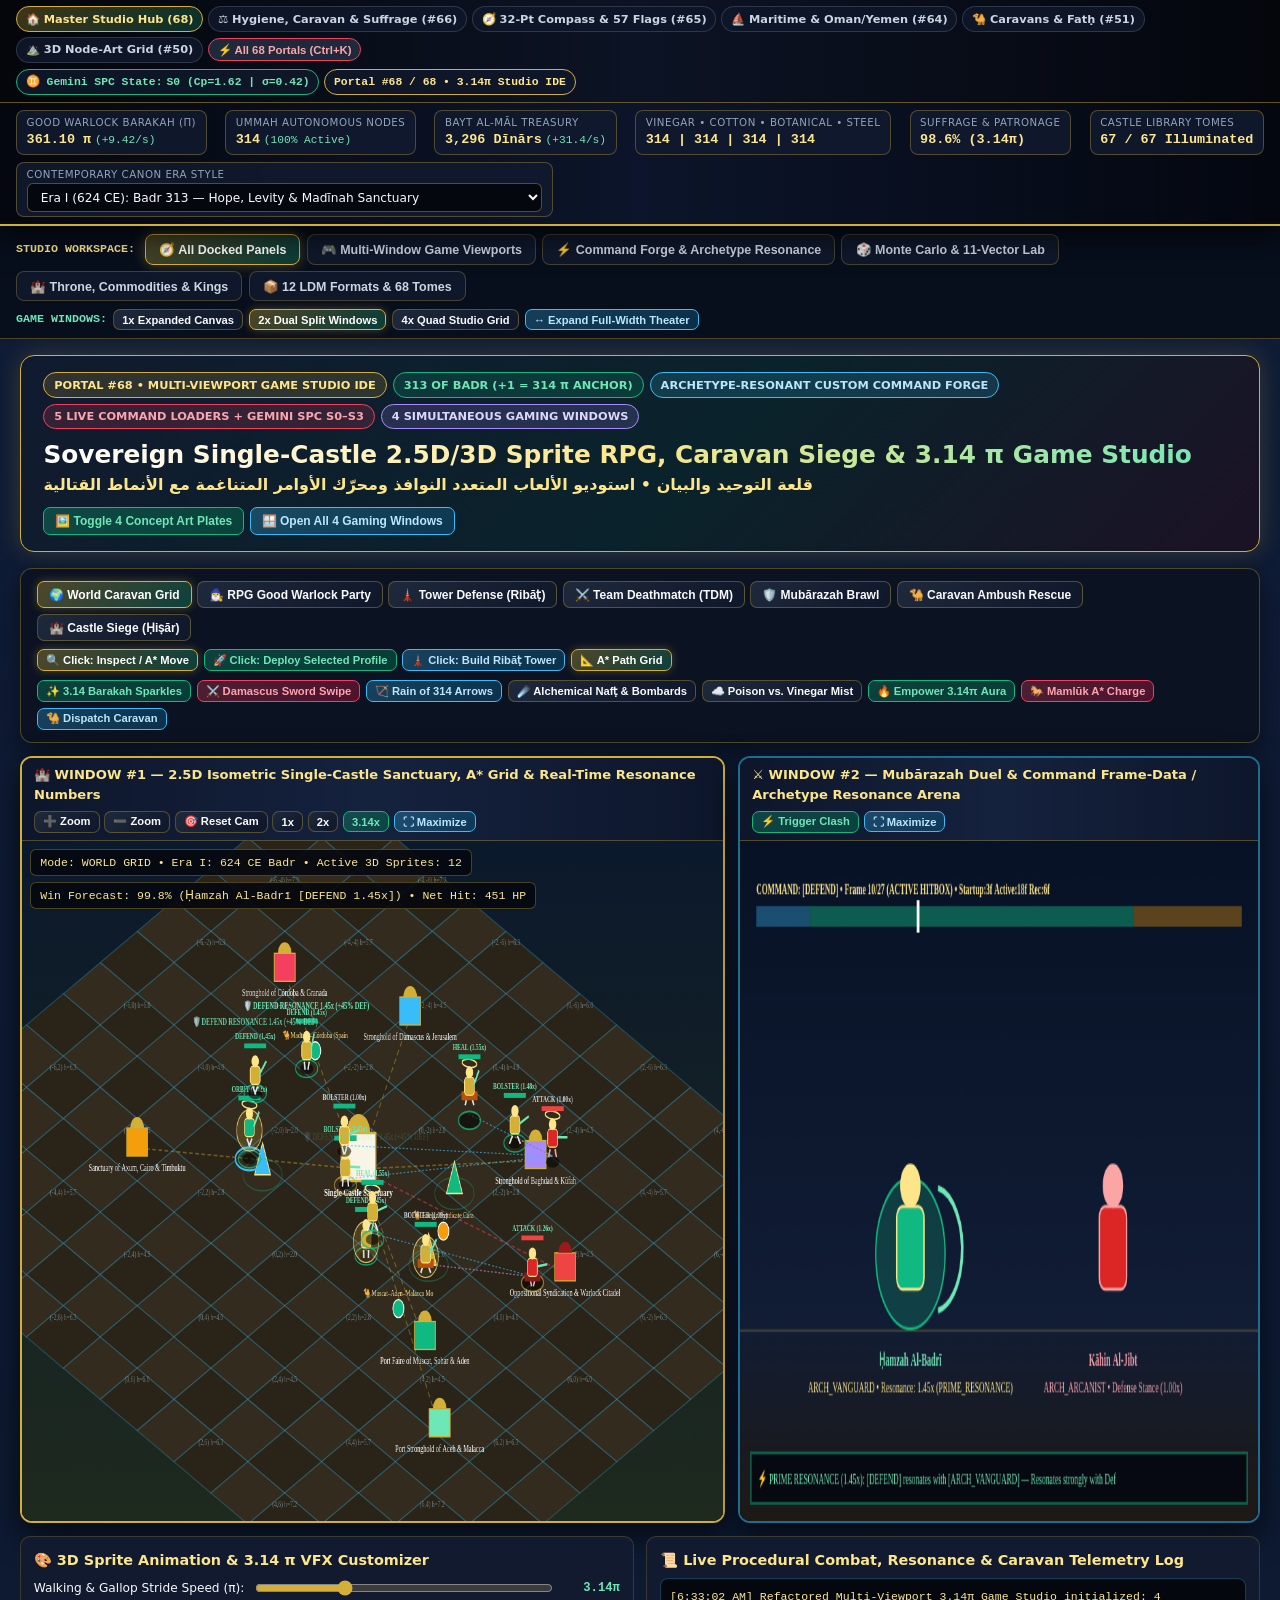
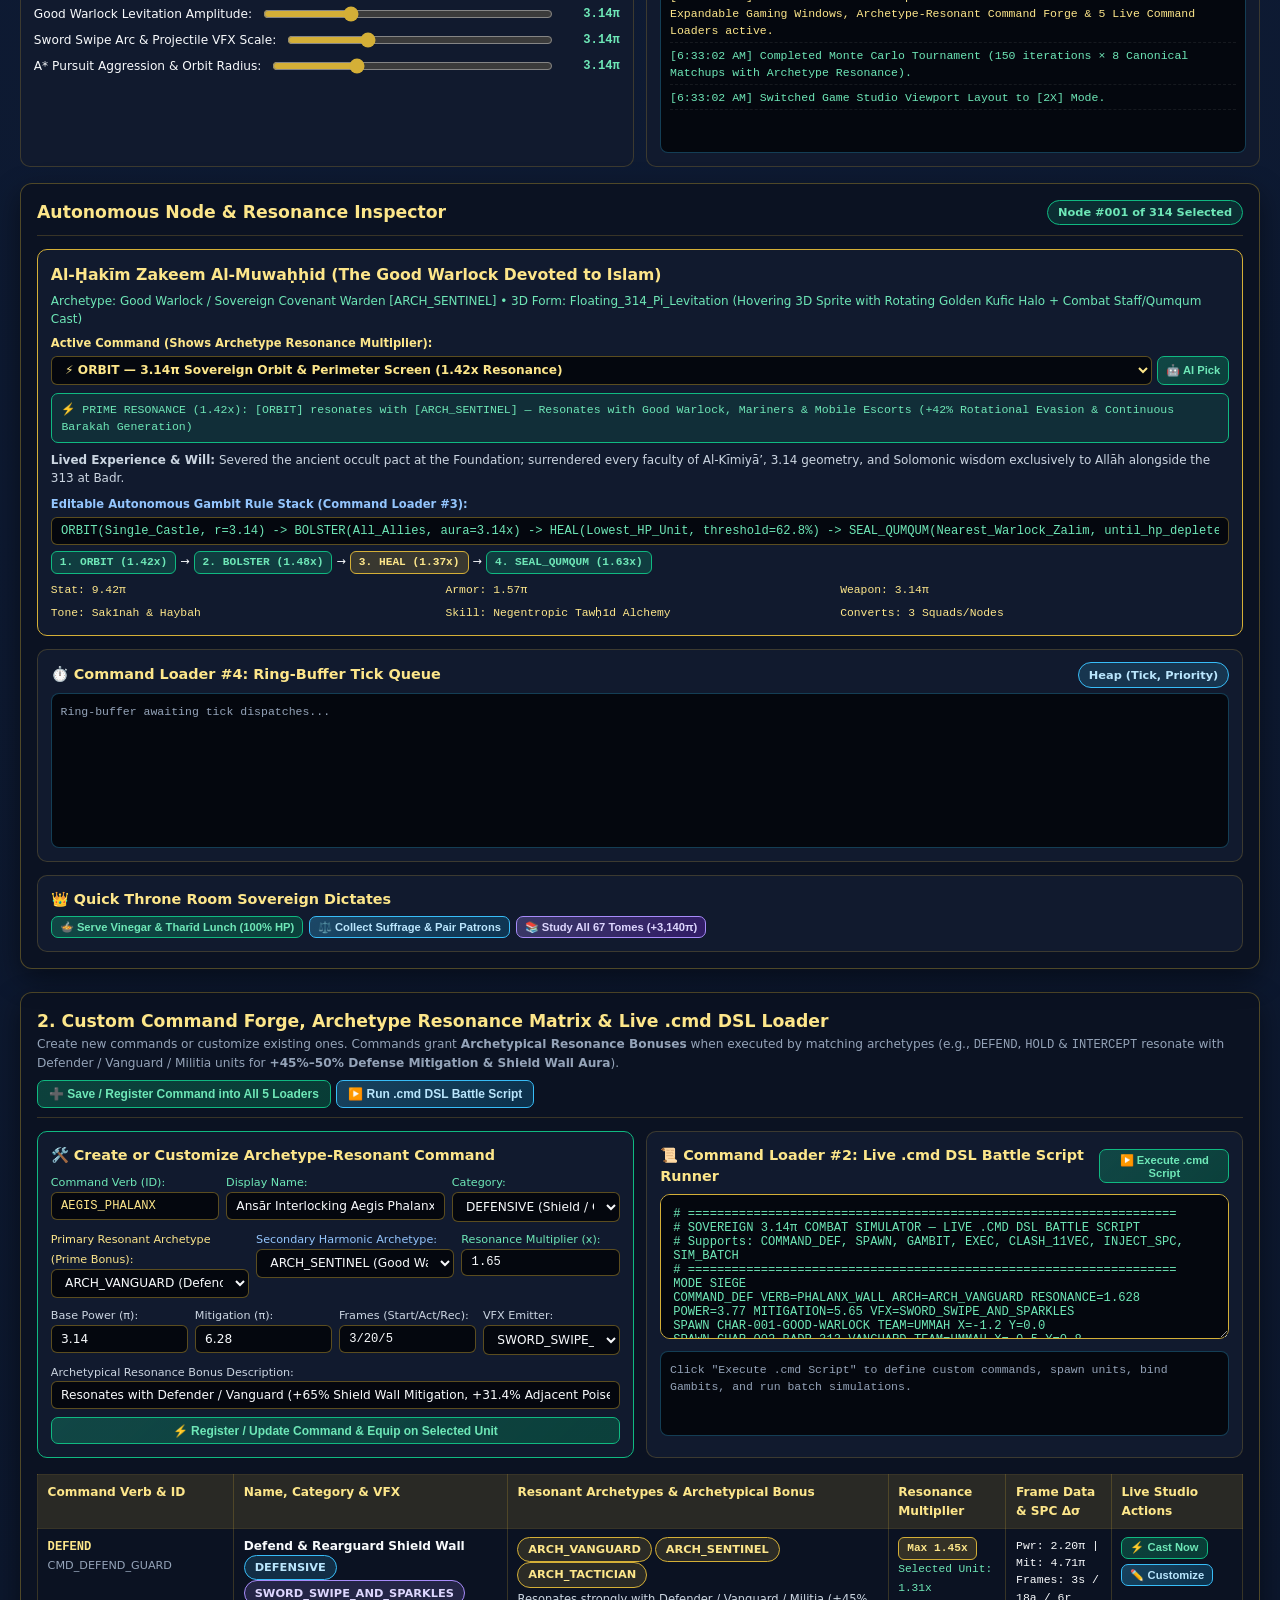
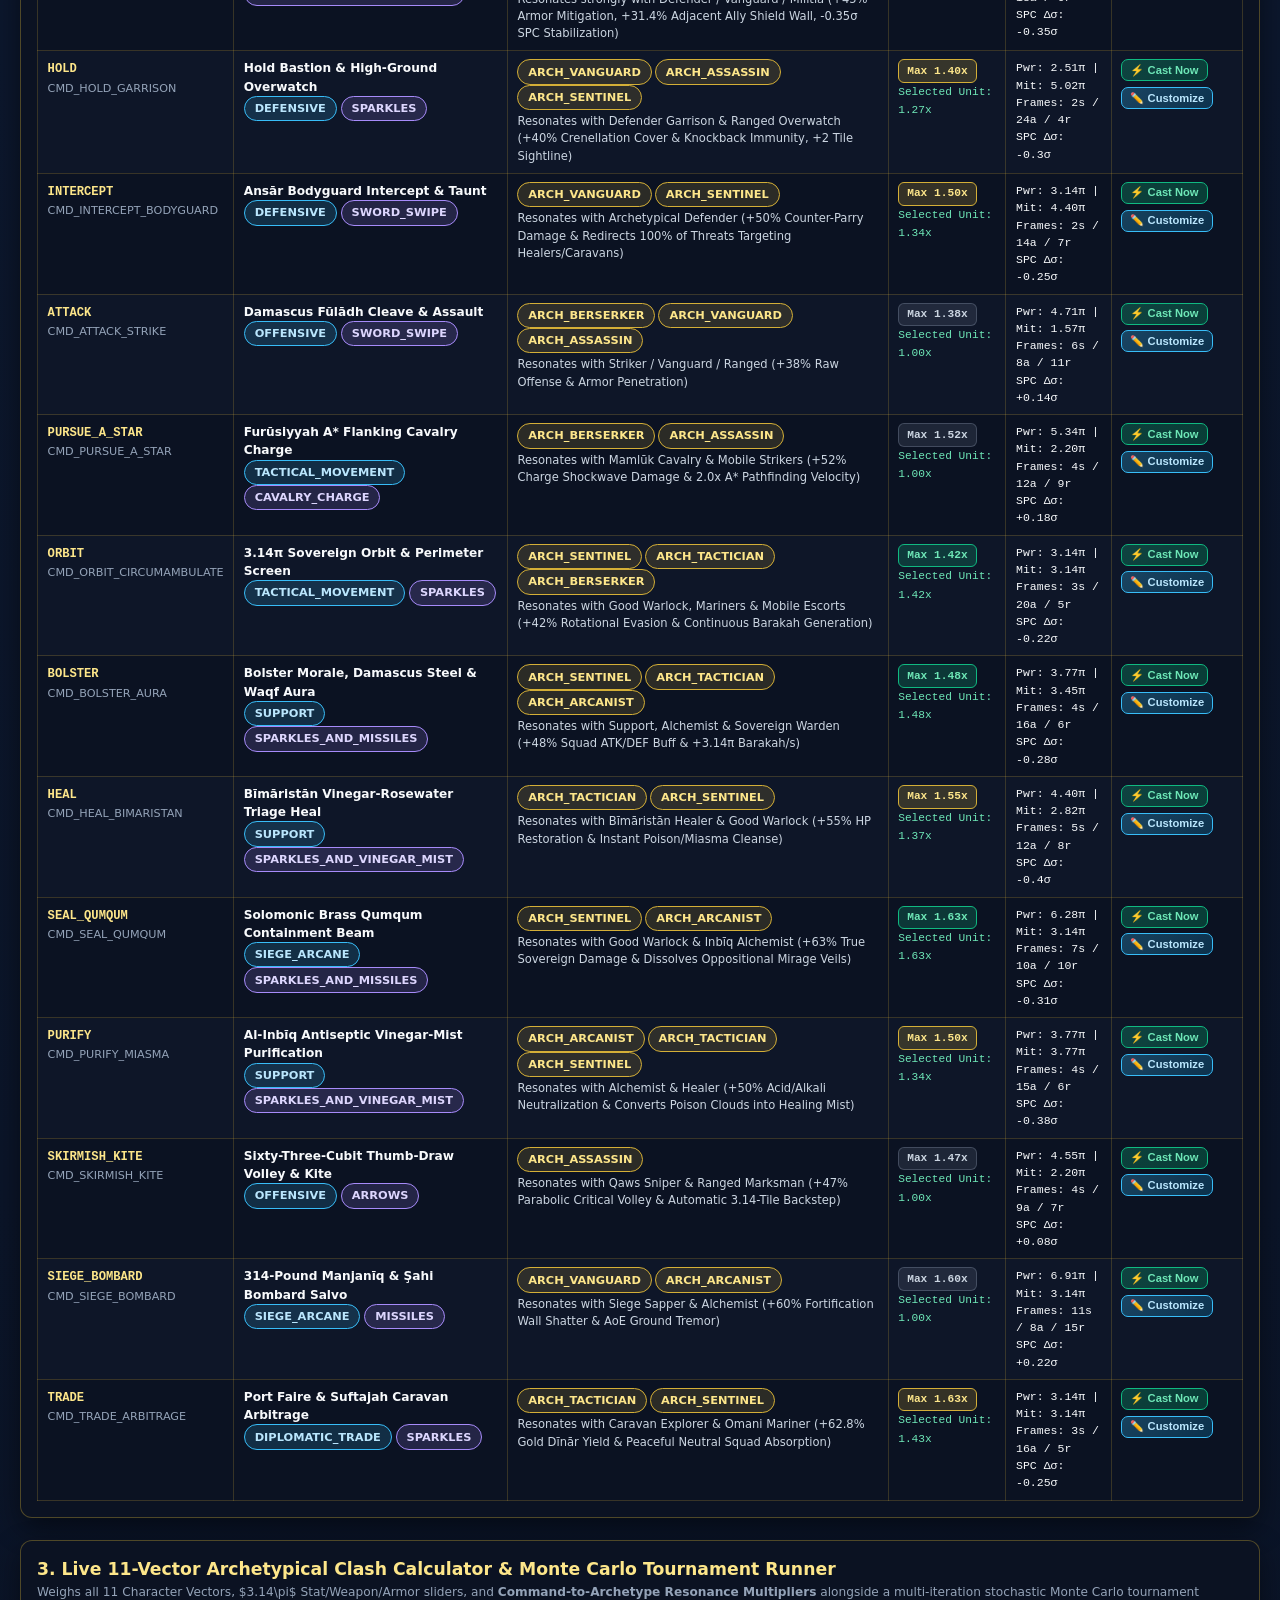
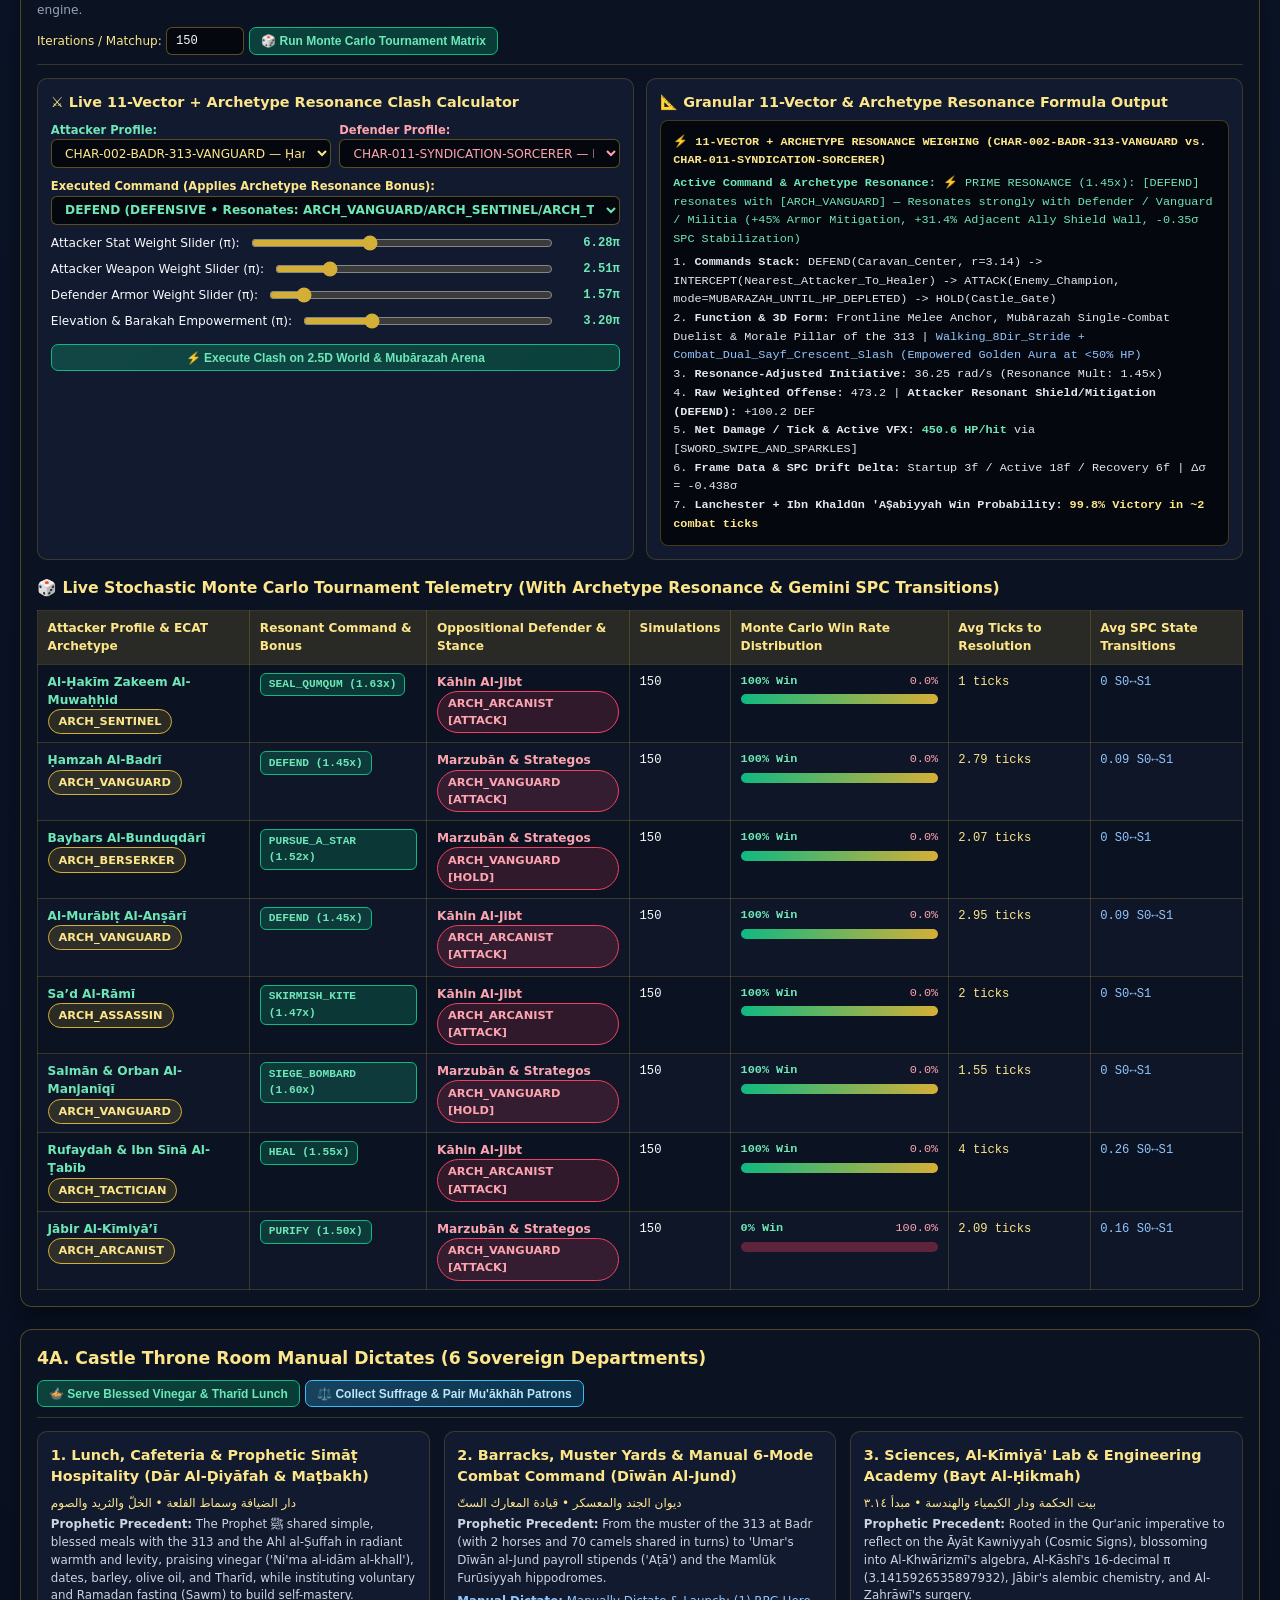
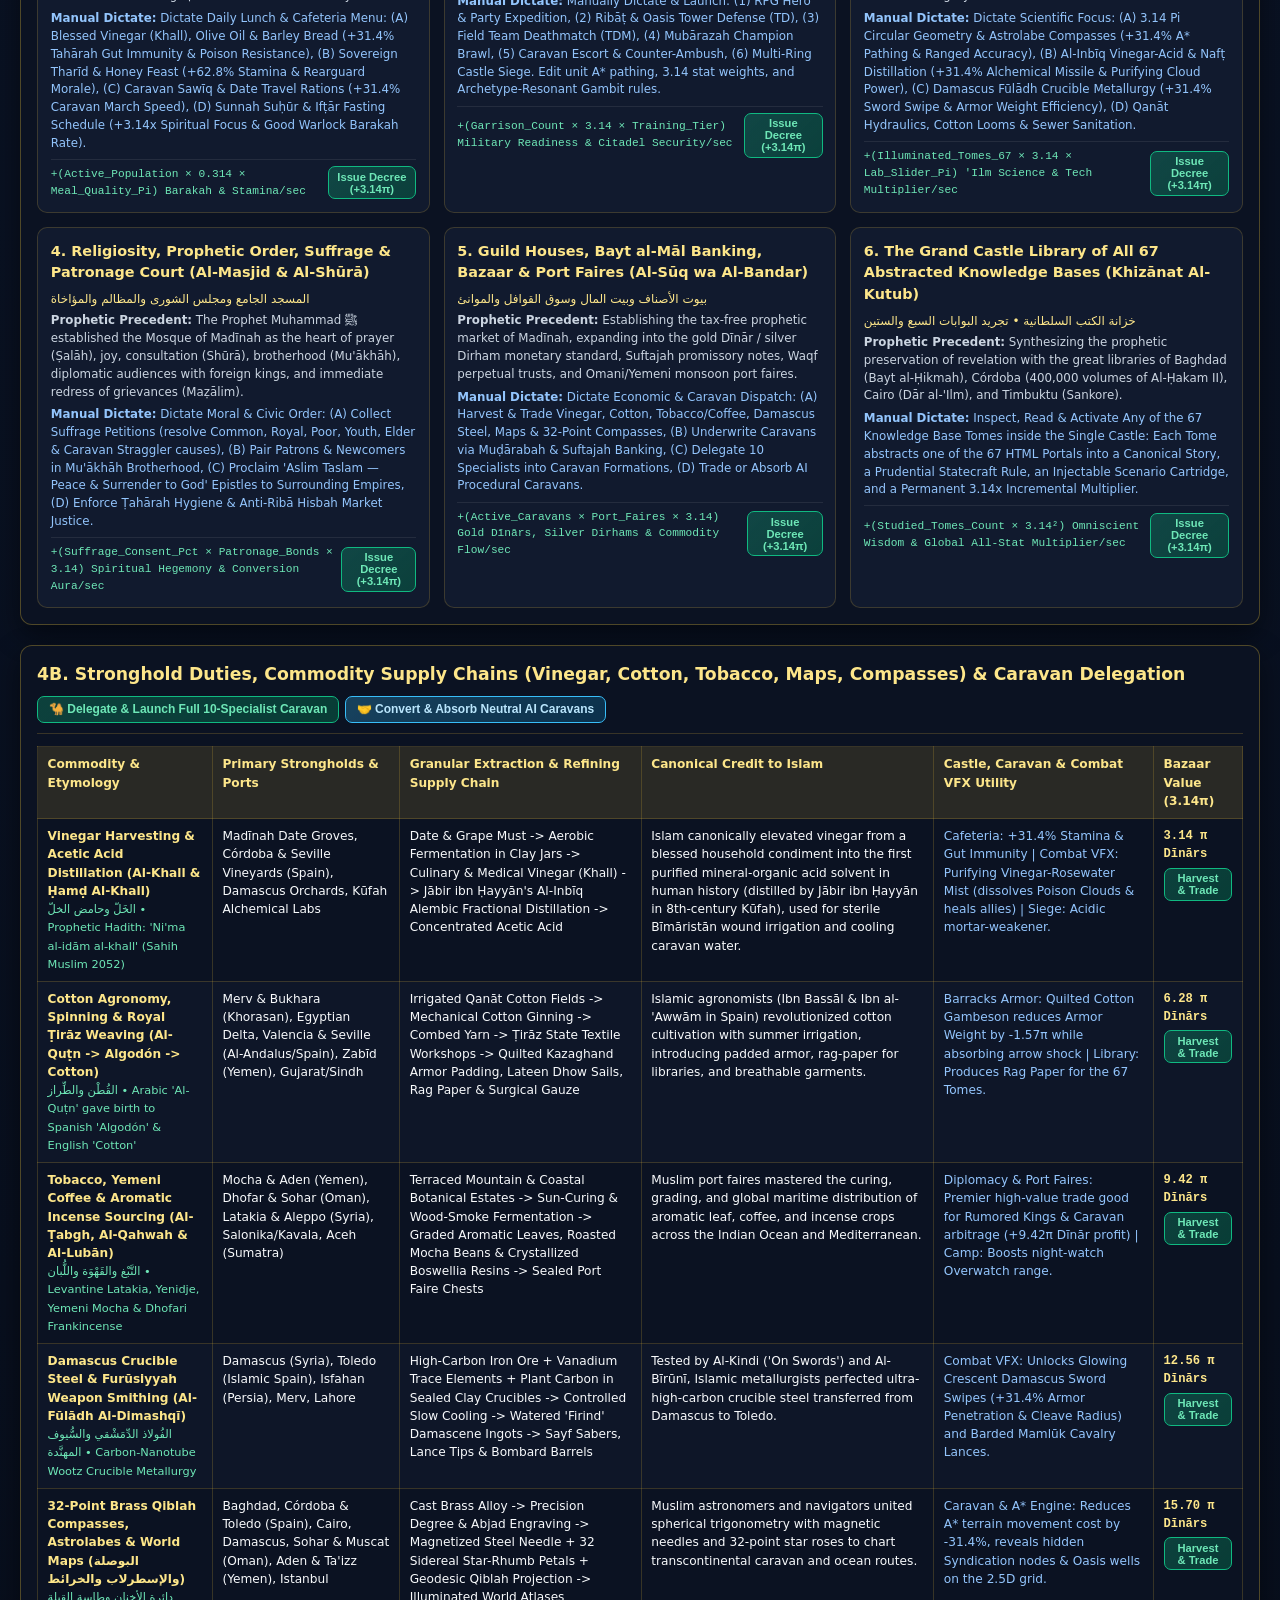
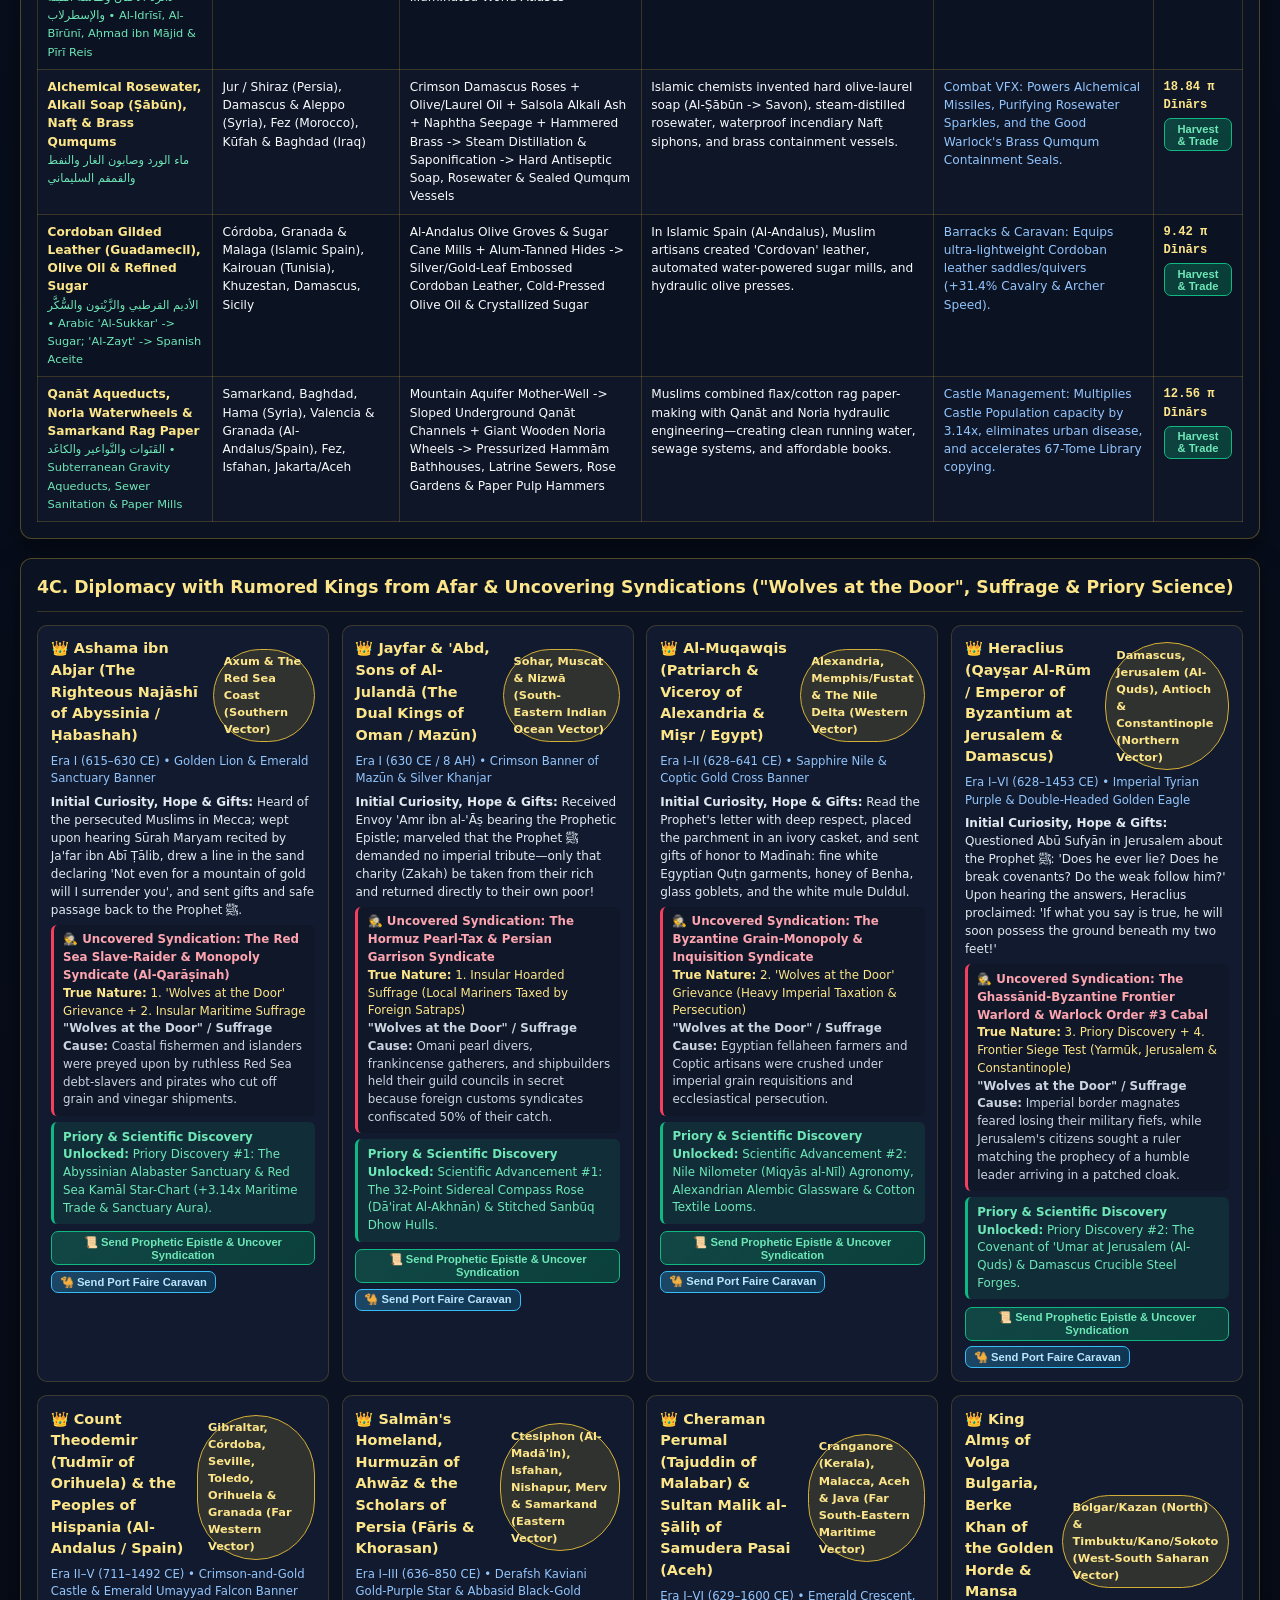
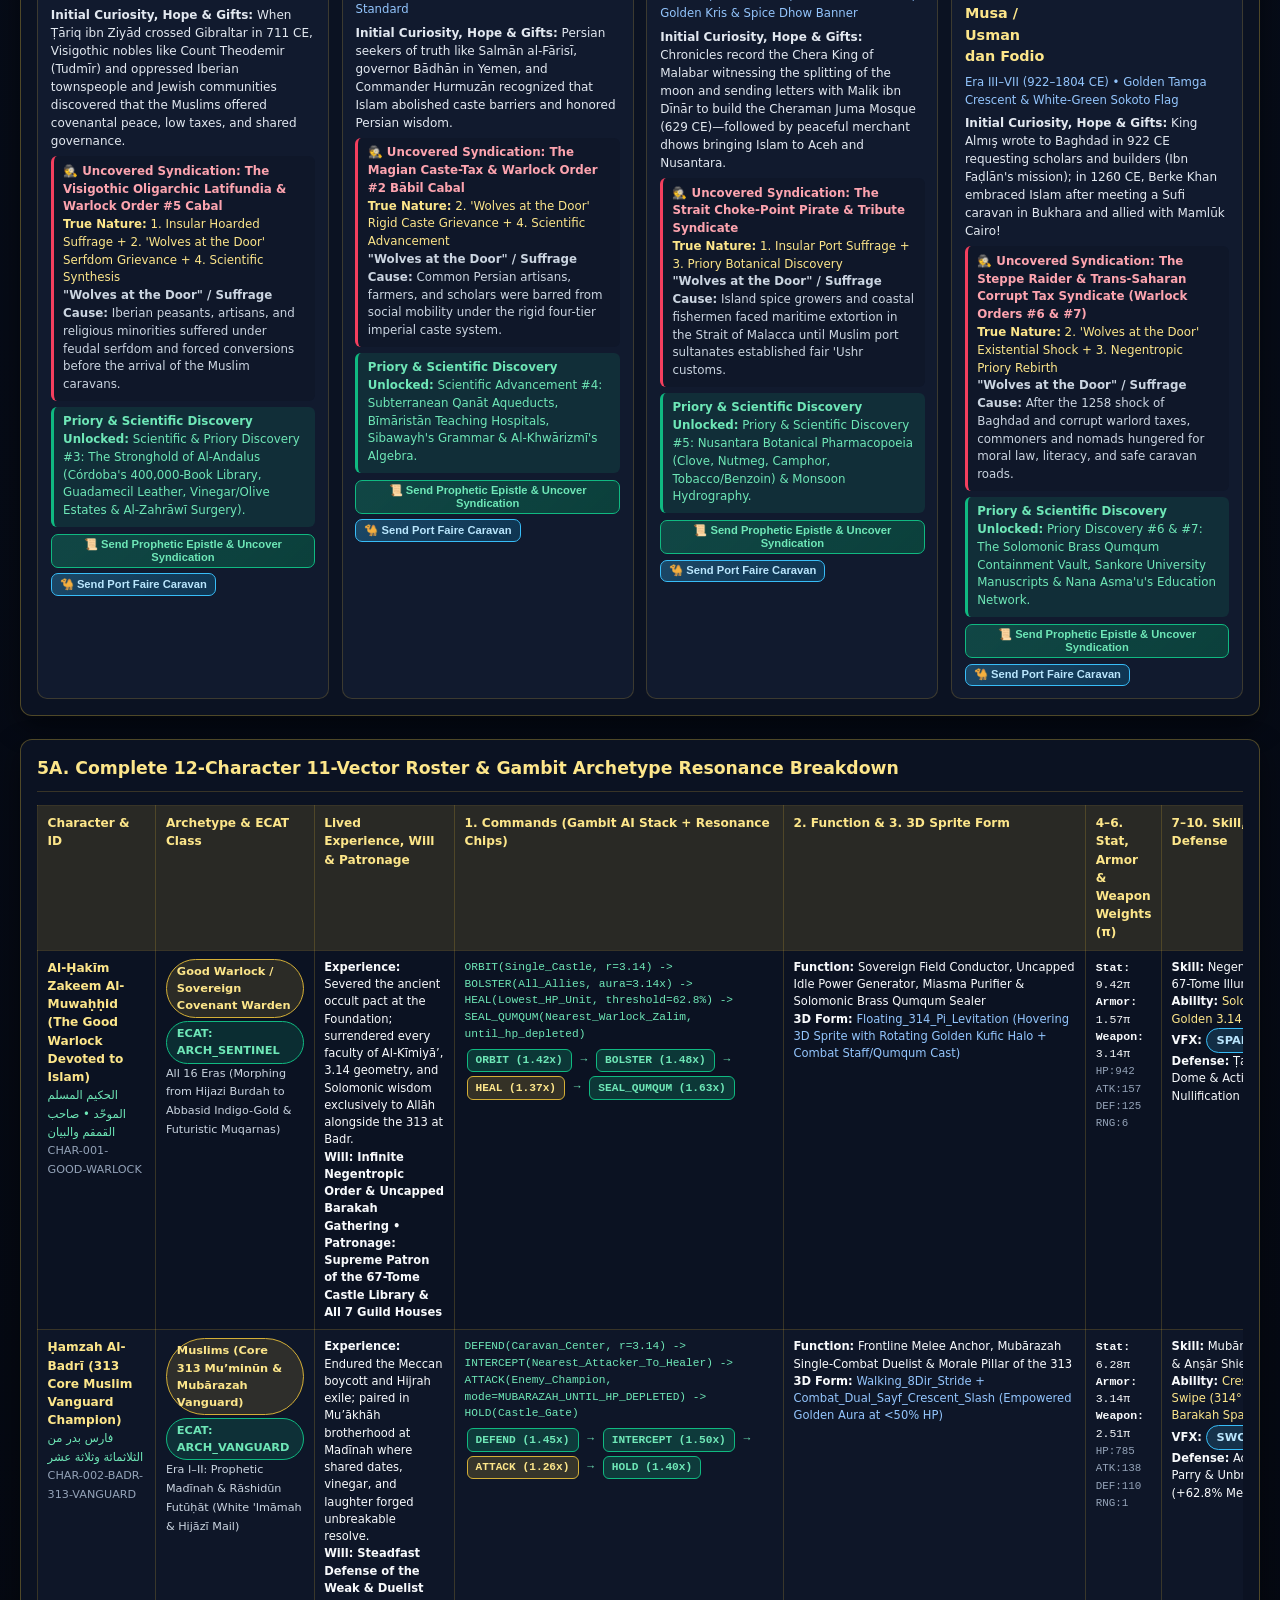
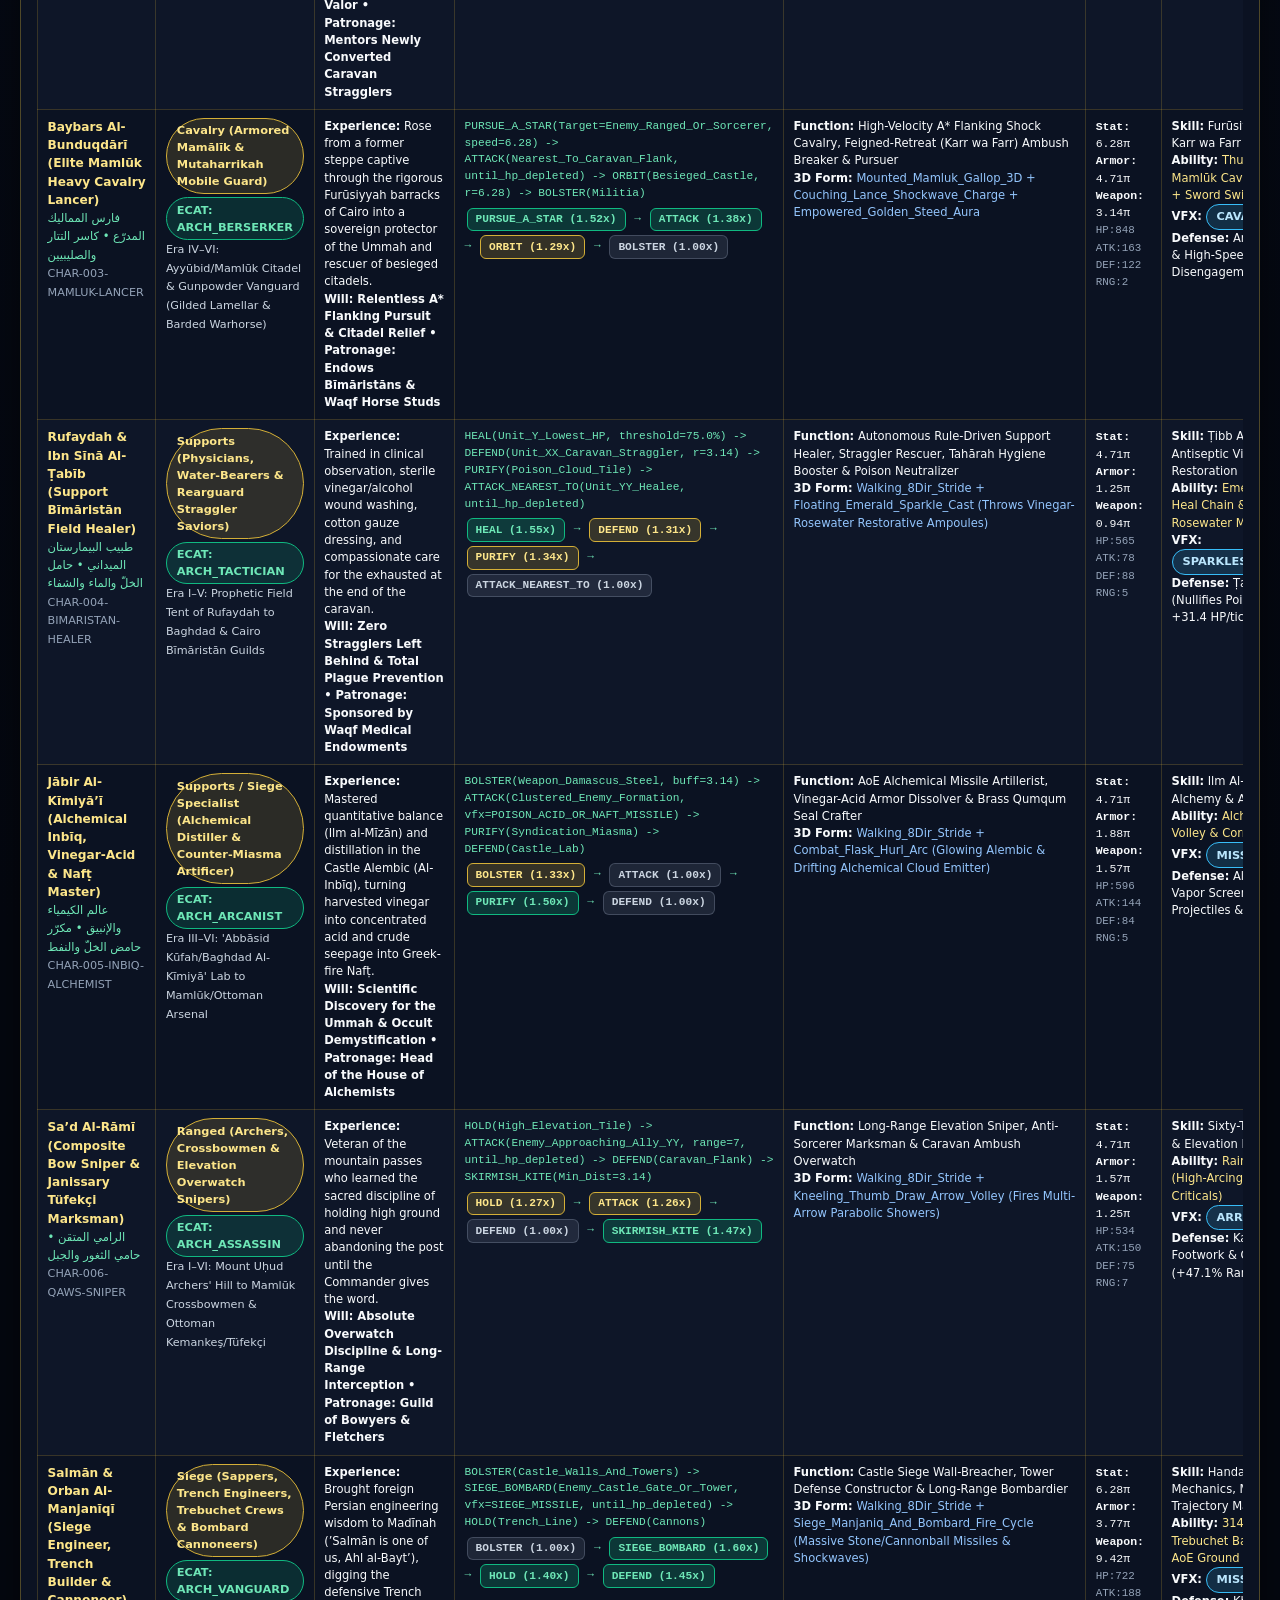
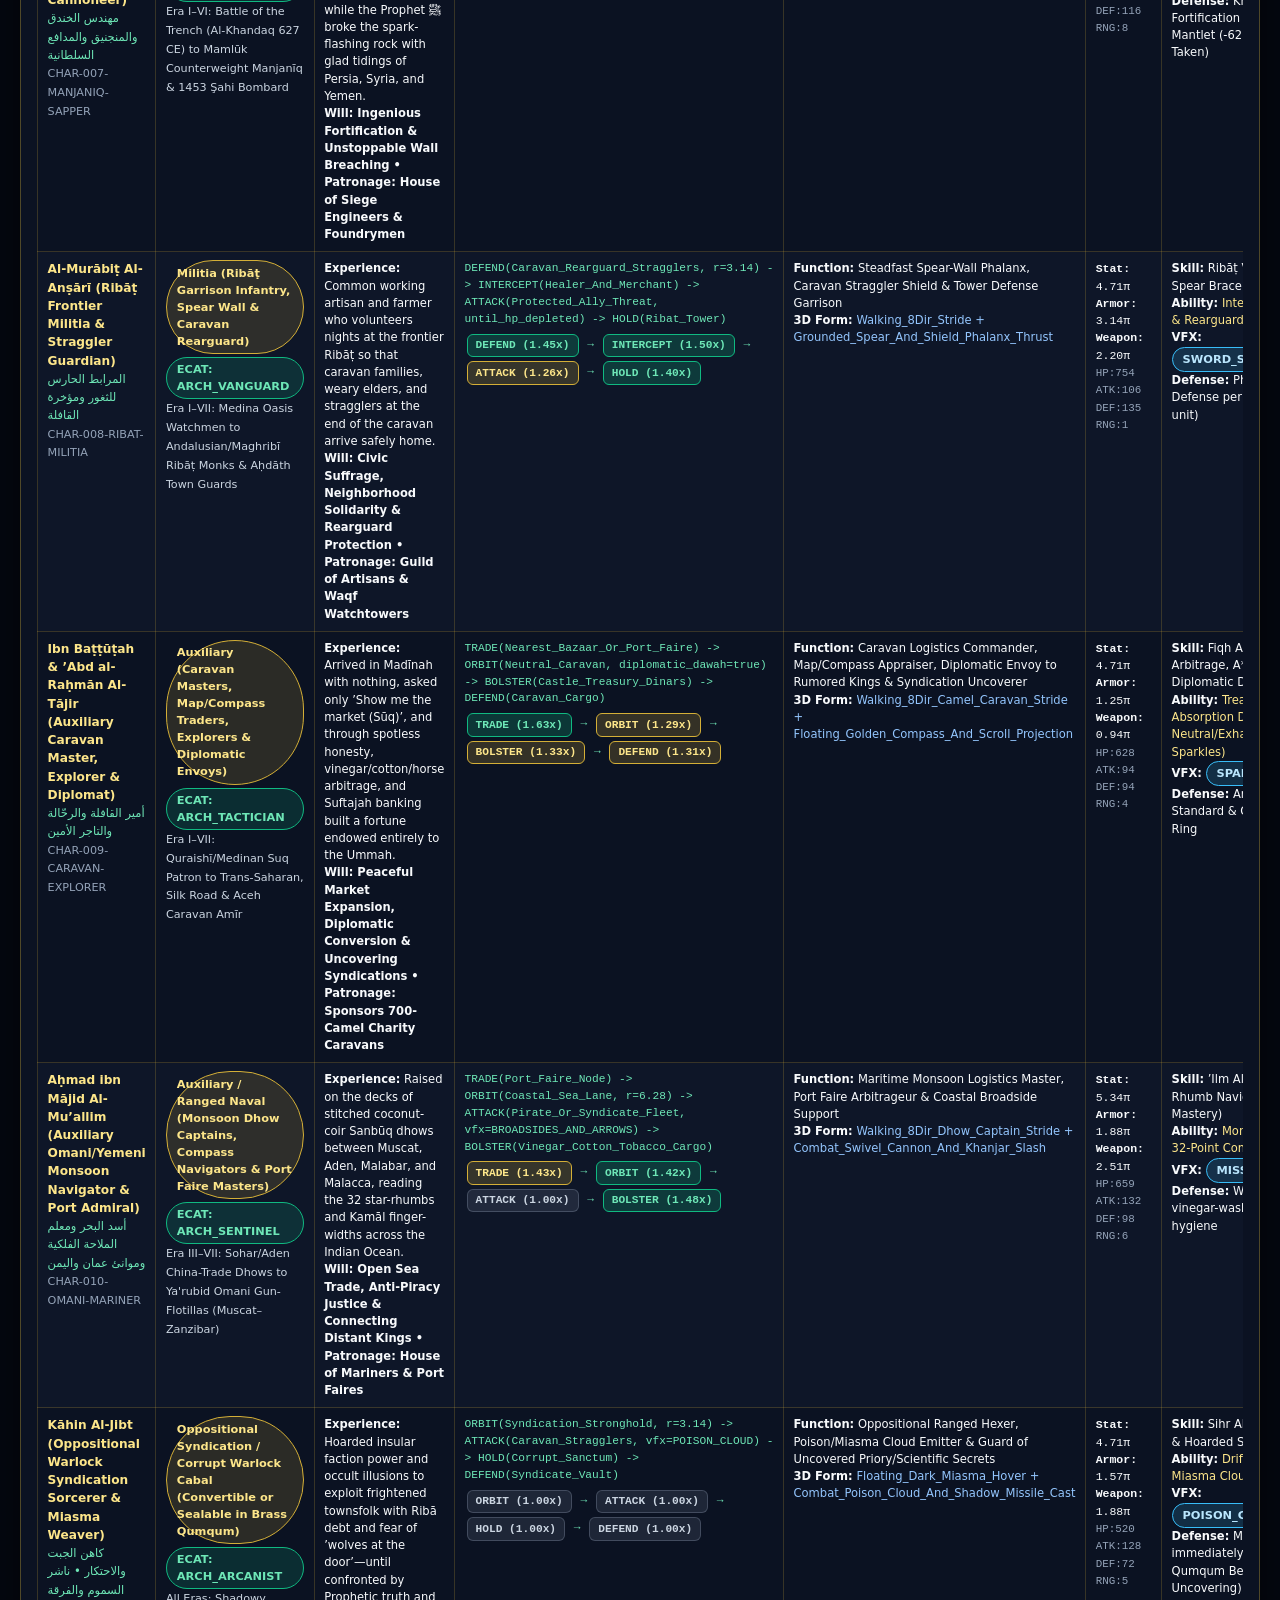
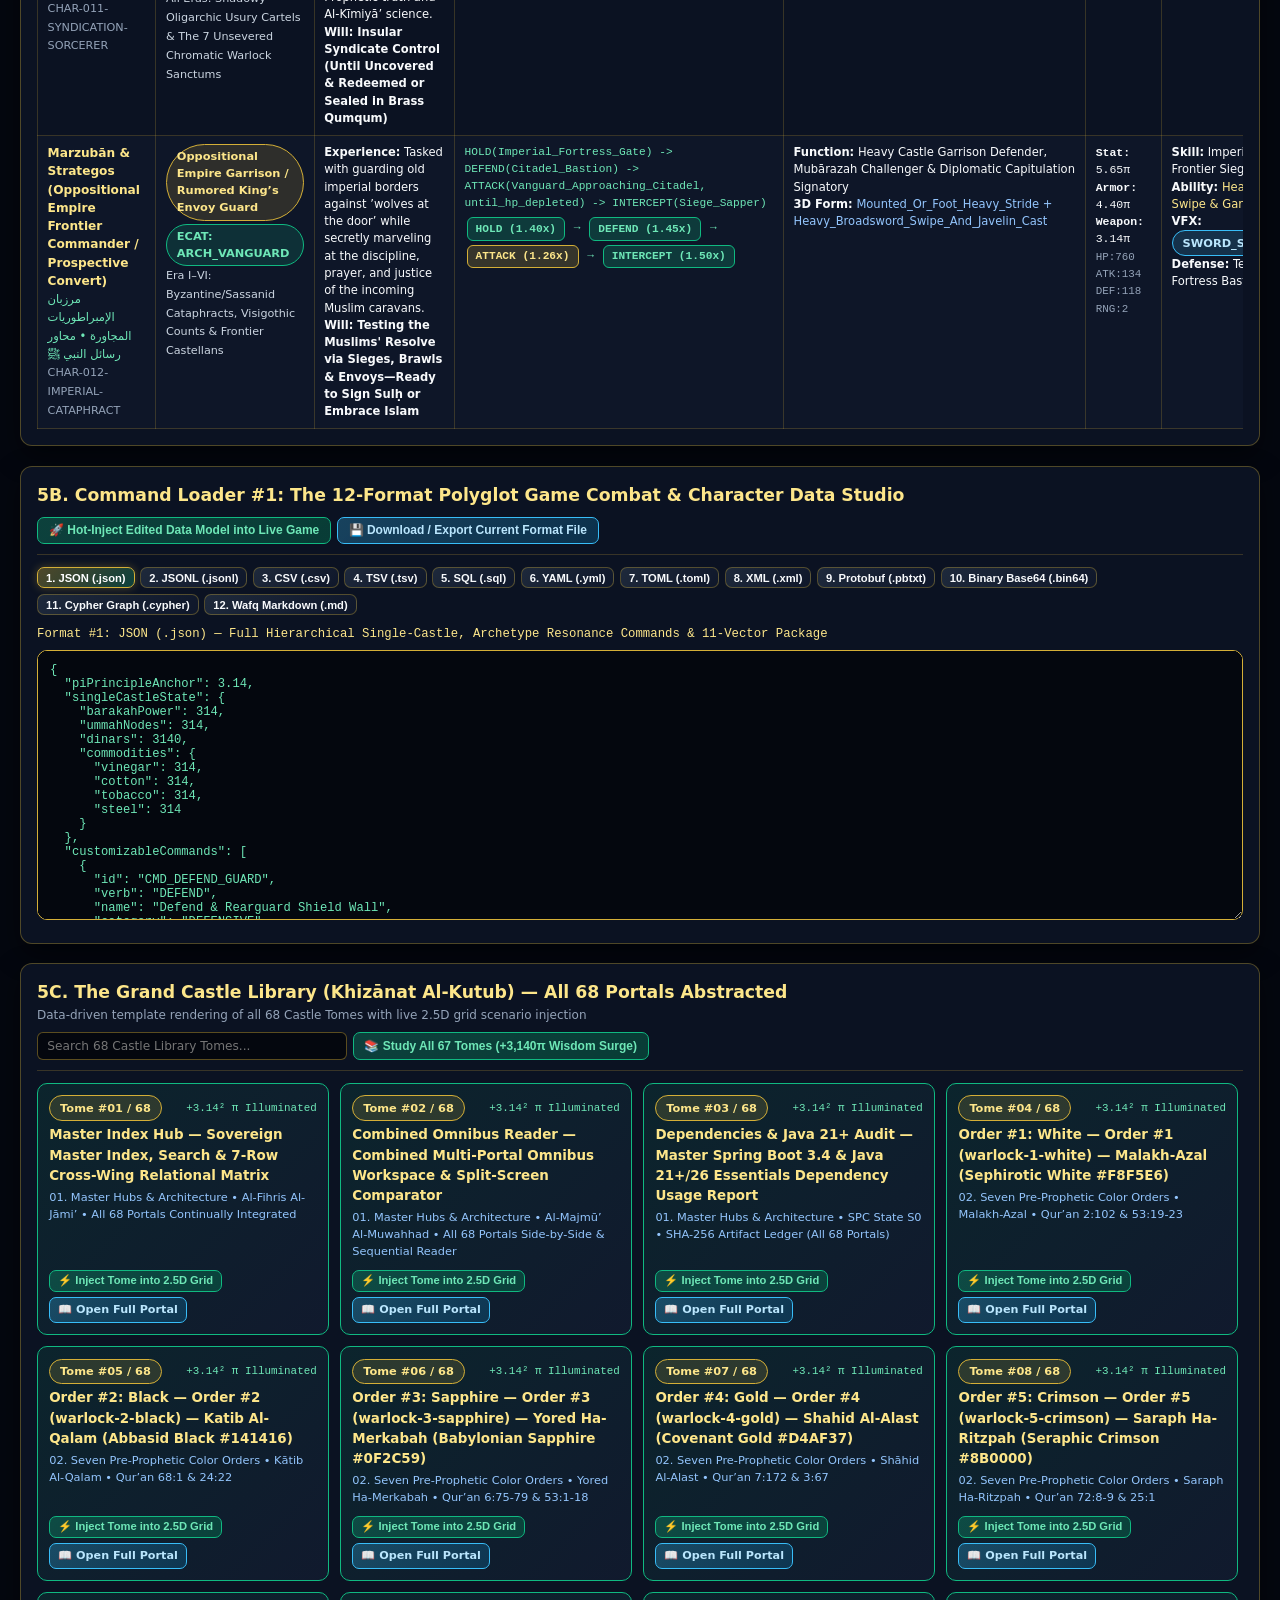
==== commit ebbb73d8: "Refactor 3.14π Studio into modular multi-viewport Game Studio IDE with Custom Command Forge, Archety" ====
--- a/islamic-single-castle-25d-rpg-caravan-siege-314-studio-game.html
+++ b/islamic-single-castle-25d-rpg-caravan-siege-314-studio-game.html
@@ -3,756 +3,196 @@
 <head>
   <meta charset="UTF-8" />
   <meta name="viewport" content="width=device-width, initial-scale=1.0" />
-  <title>Portal #68 — The Single-Castle 2.5D/3D Sprite RPG, Caravan Logistics, Castle Siege &amp; 3.14 π Studio Game (313 of Badr to the 7 Realms)</title>
-  <style>
-    :root {
-      --bg-abyss: #050811;
-      --bg-panel: #0B1222;
-      --bg-card: #111A2E;
-      --bg-elevated: #17233D;
-      --gold: #D4AF37;
-      --gold-light: #FDE68A;
-      --emerald: #10B981;
-      --emerald-light: #6EE7B7;
-      --sapphire: #38BDF8;
-      --crimson: #F43F5E;
-      --purple: #A78BFA;
-      --brass: #D97706;
-      --text-main: #F8FAFC;
-      --text-muted: #94A3B8;
-      --border-gold: rgba(212, 175, 55, 0.35);
-      --pi-glow: 0 0 22px rgba(212, 175, 55, 0.25);
-    }
-    * { box-sizing: border-box; }
-    body {
-      margin: 0;
-      background: radial-gradient(circle at 50% 0%, #101D38 0%, #050811 70%);
-      color: var(--text-main);
+  <title>Portal #68 — Sovereign 3.14π Multi-Viewport Game Studio, Archetype-Resonant Command Forge &amp; 2.5D/3D RPG Simulator</title>
+  <link rel="stylesheet" href="studio/studio.css" />
+  <style id="sovereign-universal-nav-css">
+    .sov-global-wrap {
+      background: linear-gradient(90deg, #04060c 0%, #0c1324 50%, #04060c 100%);
+      border-bottom: 1px solid rgba(212, 175, 55, 0.45);
       font-family: 'Segoe UI', system-ui, -apple-system, sans-serif;
-      line-height: 1.55;
-    }
-    /* Sticky Uncapped Incremental & Idle Power HUD */
-    .hud-sticky-bar {
-      position: sticky;
-      top: 0;
-      z-index: 9500;
-      background: linear-gradient(90deg, rgba(5,8,17,0.97) 0%, rgba(15,25,48,0.97) 50%, rgba(5,8,17,0.97) 100%);
-      border-bottom: 2px solid var(--gold);
-      backdrop-filter: blur(10px);
-      padding: 0.55rem 1.2rem;
-      box-shadow: 0 8px 28px rgba(0,0,0,0.75);
-    }
-    .hud-inner {
-      max-width: 1640px;
+      position: relative;
+      z-index: 9999;
+    }
+    .sov-global-bar {
+      max-width: 1860px;
       margin: 0 auto;
+      padding: 0.38rem 1rem;
       display: flex;
       flex-wrap: wrap;
       align-items: center;
       justify-content: space-between;
-      gap: 0.55rem;
-    }
-    .hud-metric {
-      display: flex;
-      align-items: center;
-      gap: 0.45rem;
-      background: rgba(17, 26, 46, 0.92);
-      border: 1px solid var(--border-gold);
-      border-radius: 8px;
-      padding: 0.3rem 0.68rem;
-      font-size: 0.78rem;
-    }
-    .hud-metric-label {
-      color: var(--text-muted);
-      font-size: 0.68rem;
-      text-transform: uppercase;
-      letter-spacing: 0.05em;
-    }
-    .hud-metric-val {
-      color: var(--gold-light);
-      font-family: 'Consolas', monospace;
-      font-weight: 700;
-      font-size: 0.88rem;
-    }
-    .hud-metric-rate {
-      color: var(--emerald-light);
-      font-family: 'Consolas', monospace;
-      font-size: 0.72rem;
-    }
-    .container {
-      max-width: 1640px;
-      margin: 0 auto;
-      padding: 1.4rem;
-    }
-    .hero-banner {
-      background: linear-gradient(135deg, rgba(17,26,46,0.95) 0%, rgba(10,35,42,0.92) 55%, rgba(28,17,36,0.95) 100%);
-      border: 2px solid var(--gold);
-      border-radius: 16px;
-      padding: 1.6rem 2rem;
-      box-shadow: var(--pi-glow);
-      margin-bottom: 1.5rem;
-      position: relative;
-      overflow: hidden;
-    }
-    .hero-badges {
-      display: flex;
-      flex-wrap: wrap;
-      gap: 0.45rem;
-      margin-bottom: 0.75rem;
-    }
-    .badge {
-      display: inline-flex;
-      align-items: center;
-      gap: 0.35rem;
-      padding: 0.25rem 0.7rem;
-      border-radius: 999px;
-      font-size: 0.74rem;
-      font-weight: 700;
-      border: 1px solid rgba(255,255,255,0.2);
-      background: rgba(15, 23, 42, 0.85);
-    }
-    .badge-gold { border-color: var(--gold); color: var(--gold-light); background: rgba(212,175,55,0.16); }
-    .badge-emerald { border-color: var(--emerald); color: var(--emerald-light); background: rgba(16,185,129,0.16); }
-    .badge-sapphire { border-color: var(--sapphire); color: #BAE6FD; background: rgba(56,189,248,0.16); }
-    .badge-crimson { border-color: var(--crimson); color: #FECDD3; background: rgba(244,63,94,0.16); }
-    .badge-purple { border-color: var(--purple); color: #DDD6FE; background: rgba(167,139,250,0.16); }
-    h1 {
-      margin: 0 0 0.5rem 0;
-      font-size: 2rem;
-      background: linear-gradient(90deg, #FFFFFF 0%, #FDE68A 50%, #6EE7B7 100%);
-      -webkit-background-clip: text;
-      -webkit-text-fill-color: transparent;
-    }
-    .arabic-sub {
-      font-size: 1.18rem;
-      color: var(--gold-light);
-      font-weight: 600;
-      margin-bottom: 0.65rem;
-    }
-    .plates-grid-4 {
-      display: grid;
-      grid-template-columns: repeat(auto-fit, minmax(350px, 1fr));
-      gap: 1rem;
-      margin-bottom: 1.5rem;
-    }
-    .plate-card {
-      background: var(--bg-card);
-      border: 1px solid var(--border-gold);
-      border-radius: 12px;
-      overflow: hidden;
-      display: flex;
-      flex-direction: column;
-    }
-    .plate-card img {
-      width: 100%;
-      height: 230px;
-      object-fit: cover;
-      border-bottom: 1px solid var(--border-gold);
-      cursor: pointer;
-      transition: transform 0.25s ease;
-    }
-    .plate-card img:hover { transform: scale(1.02); }
-    .plate-body { padding: 0.85rem 1rem; font-size: 0.83rem; }
-    .plate-title { color: var(--gold-light); font-weight: 700; font-size: 0.94rem; margin-bottom: 0.25rem; }
-    /* Main Game Workspace Grid */
-    .game-workspace {
-      display: grid;
-      grid-template-columns: 1.55fr 1fr;
-      gap: 1.2rem;
-      margin-bottom: 1.6rem;
-    }
-    @media (max-width: 1220px) {
-      .game-workspace { grid-template-columns: 1fr; }
-    }
-    .panel {
-      background: var(--bg-panel);
-      border: 1px solid var(--border-gold);
-      border-radius: 14px;
-      padding: 1.15rem;
-      box-shadow: 0 10px 30px rgba(0,0,0,0.45);
-    }
-    .panel-header {
+      gap: 0.4rem;
+    }
+    .sov-wing-links {
       display: flex;
       flex-wrap: wrap;
       align-items: center;
-      justify-content: space-between;
-      gap: 0.6rem;
-      border-bottom: 1px solid rgba(212,175,55,0.24);
-      padding-bottom: 0.7rem;
-      margin-bottom: 0.9rem;
-    }
-    .panel-title {
-      font-size: 1.15rem;
-      font-weight: 700;
-      color: var(--gold-light);
-      margin: 0;
-    }
-    .btn-row {
-      display: flex;
-      flex-wrap: wrap;
-      gap: 0.4rem;
-    }
-    .btn {
-      background: linear-gradient(135deg, #1E293B, #0F172A);
-      color: #F8FAFC;
-      border: 1px solid var(--border-gold);
-      border-radius: 8px;
-      padding: 0.42rem 0.78rem;
-      font-size: 0.78rem;
+      gap: 0.3rem;
+    }
+    .sov-pill {
+      display: inline-flex;
+      align-items: center;
+      gap: 0.25rem;
+      padding: 0.22rem 0.55rem;
+      border-radius: 999px;
+      background: rgba(15, 23, 42, 0.92);
+      border: 1px solid rgba(255, 255, 255, 0.14);
+      color: #cbd5e1;
+      text-decoration: none;
+      font-size: 0.71rem;
       font-weight: 600;
       cursor: pointer;
-      transition: all 0.15s ease;
-    }
-    .btn:hover, .btn.active {
-      background: linear-gradient(135deg, rgba(212,175,55,0.32), rgba(16,185,129,0.28));
-      border-color: var(--gold);
-      color: #FFFFFF;
-      box-shadow: 0 0 12px rgba(212,175,55,0.35);
-    }
-    .btn-emerald {
-      background: linear-gradient(135deg, rgba(16,185,129,0.28), rgba(6,95,70,0.5));
-      border-color: var(--emerald);
-      color: var(--emerald-light);
-    }
-    .btn-crimson {
-      background: linear-gradient(135deg, rgba(244,63,94,0.28), rgba(136,19,55,0.5));
-      border-color: var(--crimson);
-      color: #FDA4AF;
-    }
-    .btn-sapphire {
-      background: linear-gradient(135deg, rgba(56,189,248,0.28), rgba(12,74,110,0.5));
-      border-color: var(--sapphire);
-      color: #BAE6FD;
-    }
-    /* Canvas Viewport */
-    .canvas-wrap {
-      position: relative;
-      background: #04070F;
-      border: 2px solid var(--gold);
-      border-radius: 12px;
-      overflow: hidden;
-    }
-    #sovereign25dGameCanvas {
-      display: block;
-      width: 100%;
-      height: 590px;
-      cursor: crosshair;
-    }
-    .canvas-overlay-top {
-      position: absolute;
-      top: 10px;
-      left: 10px;
-      right: 10px;
+    }
+    .sov-pill:hover {
+      color: #ffffff;
+      border-color: #d4af37;
+      background: rgba(212, 175, 55, 0.22);
+    }
+    .sov-pill-master {
+      background: linear-gradient(135deg, rgba(212, 175, 55, 0.28), rgba(16, 185, 129, 0.22));
+      border-color: #d4af37;
+      color: #fde68a;
+      font-weight: 700;
+    }
+    .sov-pill-drawer {
+      background: #1e293b;
+      border-color: #f43f5e;
+      color: #fda4af;
+      font-weight: 700;
+    }
+    .sov-modal-backdrop {
+      display: none;
+      position: fixed;
+      inset: 0;
+      background: rgba(3, 5, 10, 0.88);
+      backdrop-filter: blur(6px);
+      z-index: 100000;
+      overflow-y: auto;
+      padding: 2rem 1.2rem;
+    }
+    .sov-modal-backdrop.open { display: block; }
+    .sov-modal-box {
+      max-width: 1380px;
+      margin: 0 auto;
+      background: #0b101d;
+      border: 2px solid #d4af37;
+      border-radius: 14px;
+      padding: 1.4rem;
+    }
+    .sov-modal-header {
       display: flex;
       flex-wrap: wrap;
       justify-content: space-between;
-      gap: 0.5rem;
-      pointer-events: none;
-    }
-    .canvas-pill {
-      pointer-events: auto;
-      background: rgba(5, 8, 17, 0.86);
-      border: 1px solid var(--border-gold);
+      align-items: center;
+      gap: 0.8rem;
+      margin-bottom: 1rem;
+      padding-bottom: 0.8rem;
+      border-bottom: 1px solid rgba(255, 255, 255, 0.12);
+    }
+    .sov-search-input {
+      flex: 1;
+      min-width: 260px;
+      background: #050811;
+      border: 1px solid #38bdf8;
+      color: #ffffff;
+      padding: 0.5rem 0.85rem;
       border-radius: 8px;
-      padding: 0.3rem 0.65rem;
-      font-size: 0.74rem;
-      font-family: 'Consolas', monospace;
-      color: var(--gold-light);
-    }
-    /* Tabs & Cards */
-    .sub-grid-2 {
+      font-size: 0.84rem;
+    }
+    .sov-drawer-grid {
       display: grid;
-      grid-template-columns: repeat(auto-fit, minmax(280px, 1fr));
-      gap: 0.85rem;
-    }
-    .sub-grid-3 {
-      display: grid;
-      grid-template-columns: repeat(auto-fit, minmax(320px, 1fr));
-      gap: 0.95rem;
-    }
-    .sub-card {
-      background: var(--bg-card);
-      border: 1px solid rgba(212,175,55,0.22);
-      border-radius: 10px;
-      padding: 0.85rem;
-      font-size: 0.82rem;
-    }
-    .sub-card h4 {
-      margin: 0 0 0.4rem 0;
-      color: var(--gold-light);
-      font-size: 0.94rem;
-    }
-    .slider-row {
-      display: flex;
-      align-items: center;
-      justify-content: space-between;
+      grid-template-columns: repeat(auto-fill, minmax(280px, 1fr));
       gap: 0.6rem;
-      margin: 0.42rem 0;
-      font-size: 0.78rem;
-    }
-    .slider-row input[type="range"] {
-      flex: 1;
-      accent-color: var(--gold);
-    }
-    .pi-val {
-      font-family: 'Consolas', monospace;
-      color: var(--emerald-light);
-      font-weight: 700;
-      min-width: 58px;
-      text-align: right;
-    }
-    .combat-log-box {
-      background: #04070E;
-      border: 1px solid rgba(56,189,248,0.3);
+      max-height: 70vh;
+      overflow-y: auto;
+    }
+    .sov-drawer-item {
+      display: block;
+      background: rgba(255, 255, 255, 0.03);
+      border: 1px solid rgba(255, 255, 255, 0.1);
+      border-left: 4px solid #d4af37;
       border-radius: 8px;
-      padding: 0.65rem;
-      height: 185px;
-      overflow-y: auto;
-      font-family: 'Consolas', monospace;
-      font-size: 0.74rem;
-      color: #E2E8F0;
-    }
-    .log-entry { margin-bottom: 0.28rem; border-bottom: 1px dashed rgba(255,255,255,0.07); padding-bottom: 0.2rem; }
-    .code-studio-area {
-      width: 100%;
-      height: 290px;
-      background: #04070E;
-      color: #6EE7B7;
-      border: 1px solid var(--gold);
-      border-radius: 10px;
-      padding: 0.85rem;
-      font-family: 'Consolas', monospace;
-      font-size: 0.78rem;
-      resize: vertical;
-    }
-    .data-table-wrap {
-      overflow-x: auto;
-      margin-top: 0.8rem;
-    }
-    table.sov-table {
-      width: 100%;
-      border-collapse: collapse;
-      font-size: 0.78rem;
-    }
-    table.sov-table th, table.sov-table td {
-      border: 1px solid rgba(212,175,55,0.22);
-      padding: 0.55rem 0.65rem;
-      text-align: left;
-      vertical-align: top;
-    }
-    table.sov-table th {
-      background: rgba(212,175,55,0.14);
-      color: var(--gold-light);
-      font-weight: 700;
-    }
-    table.sov-table tr:nth-child(even) {
-      background: rgba(17,26,46,0.55);
-    }
-    .tome-grid {
-      display: grid;
-      grid-template-columns: repeat(auto-fill, minmax(290px, 1fr));
-      gap: 0.75rem;
-      max-height: 640px;
-      overflow-y: auto;
-      padding-right: 0.35rem;
-    }
-    .tome-card {
-      background: var(--bg-card);
-      border: 1px solid rgba(212,175,55,0.25);
-      border-radius: 10px;
-      padding: 0.75rem;
-      font-size: 0.78rem;
-      display: flex;
-      flex-direction: column;
-      justify-content: space-between;
-      transition: border-color 0.15s ease;
-    }
-    .tome-card.illuminated {
-      border-color: var(--emerald);
-      background: linear-gradient(135deg, rgba(16,185,129,0.12), rgba(17,26,46,0.95));
-    }
-    .section-divider {
-      margin: 2rem 0 1.2rem 0;
-      border-bottom: 2px solid var(--gold);
-      padding-bottom: 0.5rem;
-      display: flex;
-      flex-wrap: wrap;
-      align-items: center;
-      justify-content: space-between;
+      padding: 0.5rem 0.7rem;
+      text-decoration: none;
+      color: #e2e8f0;
     }
   </style>
-<!-- SOV_CHROME_CSS_START -->
-<style id="sovereign-universal-nav-css">
-  .sov-global-wrap {
-    background: linear-gradient(90deg, #04060C 0%, #0C1324 50%, #04060C 100%);
-    border-bottom: 2px solid #D4AF37;
-    font-family: 'Segoe UI', system-ui, -apple-system, sans-serif;
-    position: relative;
-    z-index: 9999;
-    box-shadow: 0 6px 24px rgba(0, 0, 0, 0.65);
-  }
-  .sov-global-bar {
-    max-width: 1560px;
-    margin: 0 auto;
-    padding: 0.55rem 1.2rem;
-    display: flex;
-    flex-wrap: wrap;
-    align-items: center;
-    justify-content: space-between;
-    gap: 0.45rem;
-  }
-  .sov-wing-links {
-    display: flex;
-    flex-wrap: wrap;
-    align-items: center;
-    gap: 0.35rem;
-  }
-  .sov-pill {
-    display: inline-flex;
-    align-items: center;
-    gap: 0.3rem;
-    padding: 0.28rem 0.62rem;
-    border-radius: 999px;
-    background: rgba(15, 23, 42, 0.92);
-    border: 1px solid rgba(255, 255, 255, 0.14);
-    color: #CBD5E1;
-    text-decoration: none;
-    font-size: 0.74rem;
-    font-weight: 600;
-    transition: all 0.15s ease;
-    cursor: pointer;
-  }
-  .sov-pill:hover, .sov-pill.sov-active {
-    color: #FFFFFF;
-    border-color: #D4AF37;
-    background: rgba(212, 175, 55, 0.22);
-  }
-  .sov-pill-master {
-    background: linear-gradient(135deg, rgba(212, 175, 55, 0.28), rgba(16, 185, 129, 0.22));
-    border-color: #D4AF37;
-    color: #FDE68A;
-    font-weight: 700;
-  }
-  .sov-pill-omnibus {
-    background: linear-gradient(135deg, rgba(56, 189, 248, 0.25), rgba(168, 85, 247, 0.22));
-    border-color: #38BDF8;
-    color: #E0F2FE;
-    font-weight: 700;
-  }
-  .sov-pill-drawer {
-    background: #1E293B;
-    border-color: #F43F5E;
-    color: #FDA4AF;
-    font-weight: 700;
-  }
-  .sov-pill-counter {
-    border-color: #D4AF37;
-    background: rgba(212, 175, 55, 0.18);
-    color: #FDE68A;
-    font-family: 'Consolas', monospace;
-    font-weight: 700;
-  }
-  .sov-pill-sync {
-    border-color: #10B981;
-    background: rgba(16, 185, 129, 0.14);
-    color: #6EE7B7;
-    font-family: 'Consolas', monospace;
-    font-size: 0.71rem;
-  }
-  .sov-sister-ribbon {
-    background: rgba(10, 15, 28, 0.96);
-    border-top: 1px solid rgba(255, 255, 255, 0.09);
-    padding: 0.45rem 1.2rem;
-  }
-  .sov-sister-inner {
-    max-width: 1560px;
-    margin: 0 auto;
-    display: flex;
-    flex-wrap: wrap;
-    align-items: center;
-    justify-content: space-between;
-    gap: 0.5rem;
-    font-size: 0.75rem;
-  }
-  .sov-sister-group {
-    display: flex;
-    flex-wrap: wrap;
-    align-items: center;
-    gap: 0.35rem;
-  }
-  .sov-sister-label {
-    font-family: 'Consolas', monospace;
-    color: #FDE68A;
-    font-weight: 700;
-    margin-right: 0.25rem;
-  }
-  .sov-modal-backdrop {
-    display: none;
-    position: fixed;
-    inset: 0;
-    background: rgba(3, 5, 10, 0.88);
-    backdrop-filter: blur(6px);
-    z-index: 100000;
-    overflow-y: auto;
-    padding: 2rem 1.2rem;
-  }
-  .sov-modal-backdrop.open {
-    display: block;
-  }
-  .sov-modal-box {
-    max-width: 1380px;
-    margin: 0 auto;
-    background: #0B101D;
-    border: 2px solid #D4AF37;
-    border-radius: 14px;
-    padding: 1.4rem;
-    box-shadow: 0 20px 60px rgba(0,0,0,0.85);
-  }
-  .sov-modal-header {
-    display: flex;
-    flex-wrap: wrap;
-    justify-content: space-between;
-    align-items: center;
-    gap: 0.8rem;
-    margin-bottom: 1rem;
-    padding-bottom: 0.8rem;
-    border-bottom: 1px solid rgba(255,255,255,0.12);
-  }
-  .sov-search-input {
-    flex: 1;
-    min-width: 260px;
-    background: #050811;
-    border: 1px solid #38BDF8;
-    color: #FFFFFF;
-    padding: 0.55rem 0.9rem;
-    border-radius: 8px;
-    font-size: 0.86rem;
-  }
-  .sov-drawer-grid {
-    display: grid;
-    grid-template-columns: repeat(auto-fill, minmax(285px, 1fr));
-    gap: 0.65rem;
-    max-height: 70vh;
-    overflow-y: auto;
-    padding-right: 0.3rem;
-  }
-  .sov-drawer-item {
-    display: block;
-    background: rgba(255,255,255,0.03);
-    border: 1px solid rgba(255,255,255,0.1);
-    border-left: 4px solid #D4AF37;
-    border-radius: 8px;
-    padding: 0.55rem 0.75rem;
-    text-decoration: none;
-    color: #E2E8F0;
-    transition: all 0.14s ease;
-  }
-  .sov-drawer-item:hover, .sov-drawer-item.current {
-    background: rgba(212, 175, 55, 0.16);
-    border-color: #D4AF37;
-    transform: translateY(-1px);
-  }
-  .sov-footer-wrap {
-    max-width: 1480px;
-    margin: 3rem auto 1rem auto;
-    padding: 1.5rem;
-    background: rgba(8, 12, 22, 0.95);
-    border: 1px solid rgba(255,255,255,0.12);
-    border-top: 3px solid #D4AF37;
-    border-radius: 14px;
-    font-family: 'Segoe UI', system-ui, -apple-system, sans-serif;
-  }
-  .sov-footer-cols {
-    display: grid;
-    grid-template-columns: repeat(auto-fit, minmax(230px, 1fr));
-    gap: 1rem;
-    margin-top: 1rem;
-  }
-  .sov-footer-cat h4 {
-    font-size: 0.78rem;
-    color: #FDE68A;
-    text-transform: uppercase;
-    letter-spacing: 0.04em;
-    margin-bottom: 0.45rem;
-    border-bottom: 1px solid rgba(255,255,255,0.1);
-    padding-bottom: 0.25rem;
-  }
-  .sov-footer-cat a {
-    display: block;
-    color: #94A3B8;
-    text-decoration: none;
-    font-size: 0.76rem;
-    padding: 0.14rem 0;
-  }
-  .sov-footer-cat a:hover, .sov-footer-cat a.active-link {
-    color: #38BDF8;
-    font-weight: 600;
-  }
-</style>
-<!-- SOV_CHROME_CSS_END -->
 </head>
 <body>
-<!-- SOV_CHROME_TOP_START -->
-<div id="sovereign-universal-nav" class="sov-global-wrap" data-portal-seq="68" data-portal-total="68">
-  <div class="sov-global-bar">
-    <div class="sov-wing-links">
-      <a class="sov-pill sov-pill-master " href="index.html">🏠 Master Index (<span data-sov-total>68</span>)</a>
-      <a class="sov-pill sov-pill-omnibus " href="islamic-alchemical-hygiene-caravan-governance-and-suffrage-thesis.html">⚖️ Alchemical Hygiene, Caravan &amp; Suffrage (#66)</a>
-      <a class="sov-pill sov-pill-omnibus " href="islamic-compass-caliphate-maps-and-flags-every-age-every-country.html">🧭 Compass, Caliphate Maps &amp; 57 Flags (#65)</a>
-      <a class="sov-pill sov-pill-omnibus " href="islamic-maritime-boating-piracy-mercantilism-currency-maps-astrolabes-oman-yemen.html">⛵ Maritime, Astrolabe &amp; Oman/Yemen (#64)</a>
-      <a class="sov-pill sov-pill-omnibus " href="islam-through-ages-vol1-reception-history.html">🔬 Ages, Philosophy &amp; Science (#61–#63)</a>
-      <a class="sov-pill sov-pill-omnibus " href="quranic-timeline-expansion-vol1-chronology.html">🎓 Collegiate Thesis (#58–#60)</a>
-      <a class="sov-pill sov-pill-omnibus " href="islamic-caliphates-sultans-shahs-dynasties-return.html">👑 Caliphates &amp; Return (#57)</a>
-      <a class="sov-pill sov-pill-omnibus " href="islamic-countries-history-canonical-embrace-atlas.html">🌍 57 OIC Countries (#56)</a>
-      <a class="sov-pill sov-pill-omnibus " href="islamic-naming-indonesia-infrastructure-language-calligraphy.html">🚰 Naming &amp; Sewer (#55)</a>
-      <a class="sov-pill sov-pill-omnibus " href="islamic-modesty-evolution-western-frontier-men-women.html">🧕 Western Modesty (#54)</a>
-      <a class="sov-pill sov-pill-omnibus " href="islamic-philosophy-alchemy-theocracies-socratic-messages.html">⚗️ Philosophy &amp; Alchemy (#53)</a>
-      <a class="sov-pill sov-pill-omnibus " href="greco-roman-gods-titans-daimones-islamic-judgment.html">⚖️ Greco-Roman &amp; Titans (#52)</a>
-      <a class="sov-pill sov-pill-omnibus " href="islamic-caravans-battles-conquest-chronicle.html">🐪 Caravans &amp; Fatḥ (#51)</a>
-      <a class="sov-pill sov-pill-omnibus " href="conjoined-worlds-realms-principles-node-grid.html">⛰️ 3D Node-Art Grid (#50)</a>
-      <a class="sov-pill sov-pill-omnibus " href="master-combined-omnibus.html?portal=islamic-single-castle-25d-rpg-caravan-siege-314-studio-game.html">🧭 Combined Omnibus View</a>
-      <button type="button" class="sov-pill sov-pill-drawer" onclick="toggleSovDrawer()">⚡ All <span data-sov-total>68</span> Portals (Ctrl+K)</button>
-      <a class="sov-pill " href="order-1-white.html">🎨 7 Orders</a>
-      <a class="sov-pill " href="warlock-3d-sanctum.html">🏛️ 3D Sanctum &amp; Realms</a>
-      <a class="sov-pill " href="priory-negentropy-order.html">📐 Priory &amp; Planes</a>
-      <a class="sov-pill " href="zalim-1-fasad.html">⚠️ 7 Zalim</a>
-      <a class="sov-pill " href="worlds-hegemon-disorder.html">🌍 7 Worlds</a>
-      <a class="sov-pill " href="warlock-formation-dissolution-jafar-aladdin.html">🏺 Ja'far/Aladdin</a>
-      <a class="sov-pill " href="sequester-between-worlds.html">🧱 7 Sequesters</a>
-      <a class="sov-pill " href="interlocker-egg-binder-islam.html">🥚 Egg Binder</a>
-      <a class="sov-pill " href="warlock-apocrypha-islamic-theorems.html">📜 Apocrypha</a>
-      <a class="sov-pill " href="islamic-husbandry-sovereign-estate.html">🛡️ Husbandry</a>
-      <a class="sov-pill " href="way-of-the-flower-rose-garden-islam.html">🌹 Rose Garden</a>
-      <a class="sov-pill " href="disney-daffy-donald-islamic-microcosm.html">🦆 Disney/Daffy</a>
-      <a class="sov-pill " href="warlock-islamic-visual-eras-history.html">🕌 7 Visual Eras</a>
-      <a class="sov-pill " href="dependencies-report.html">📦 Dependencies</a>
-    </div>
-    <div class="sov-wing-links">
-      <a class="sov-pill" href="islamic-conquest-caliphates-movements-pinnacles-and-recessions-interactive.html" title="Interactive Simulator of Every Era of Islamic Conquest, Caliphates, Canonical Movements (East, West, North &amp; South), Pinnacles &amp; Recessions As They Happen">← Prev: Interactive Conquest, N/S/E/W Movements, Pinnacles &amp; Recessions (#67)</a>
-      <span id="sovPortalCounterBadge" class="sov-pill sov-pill-counter" title="Continually Synchronized Portal Index (#68 of 68)">#68 / 68</span>
-      <button type="button" id="sovContinualCycleBtn" class="sov-pill sov-pill-sync" onclick="toggleSovContinualCycle()" title="Click to toggle Continual Auto-Advance across all 68 portals">🔄 Continual Sync: #68/68</button>
-      <a class="sov-pill" href="index.html" title="Sovereign Master Index, Search &amp; 7-Row Cross-Wing Relational Matrix">Next: Master Index Hub →</a>
+  <!-- Compact Universal Portal Switcher Ribbon -->
+  <div id="sovereign-universal-nav" class="sov-global-wrap" data-portal-seq="68" data-portal-total="68">
+    <div class="sov-global-bar">
+      <div class="sov-wing-links">
+        <a class="sov-pill sov-pill-master" href="index.html">🏠 Master Studio Hub (68)</a>
+        <a class="sov-pill" href="islamic-alchemical-hygiene-caravan-governance-and-suffrage-thesis.html">⚖️ Hygiene, Caravan &amp; Suffrage (#66)</a>
+        <a class="sov-pill" href="islamic-compass-caliphate-maps-and-flags-every-age-every-country.html">🧭 32-Pt Compass &amp; 57 Flags (#65)</a>
+        <a class="sov-pill" href="islamic-maritime-boating-piracy-mercantilism-currency-maps-astrolabes-oman-yemen.html">⛵ Maritime &amp; Oman/Yemen (#64)</a>
+        <a class="sov-pill" href="islamic-caravans-battles-conquest-chronicle.html">🐪 Caravans &amp; Fatḥ (#51)</a>
+        <a class="sov-pill" href="conjoined-worlds-realms-principles-node-grid.html">⛰️ 3D Node-Art Grid (#50)</a>
+        <button type="button" class="sov-pill sov-pill-drawer" onclick="toggleSovDrawer()">⚡ All 68 Portals (Ctrl+K)</button>
+      </div>
+      <div class="sov-wing-links">
+        <span class="sov-pill" style="border-color:#10b981;color:#6ee7b7;font-family:Consolas,monospace;">♊ Gemini SPC State: <strong id="hudSpcBadgeVal">S0 (Cp=1.62 | σ=0.42)</strong></span>
+        <span class="sov-pill" style="border-color:#d4af37;color:#fde68a;font-family:Consolas,monospace;">Portal #68 / 68 • 3.14π Studio IDE</span>
+      </div>
     </div>
   </div>
-  <div class="sov-sister-ribbon">
-  <div class="sov-sister-inner">
-    <div class="sov-sister-group">
-      <span class="sov-sister-label">7-FOLD SERIES QUICK JUMP:</span>
-      <a class="sov-pill" href="order-1-white.html"><span style="width:8px;height:8px;border-radius:50%;background:#F8F5E6;display:inline-block;"></span>Row #1: Order/Realm/Plane/Zalim/World</a><a class="sov-pill" href="order-2-black.html"><span style="width:8px;height:8px;border-radius:50%;background:#A78BFA;display:inline-block;"></span>Row #2: Order/Realm/Plane/Zalim/World</a><a class="sov-pill" href="order-3-sapphire.html"><span style="width:8px;height:8px;border-radius:50%;background:#38BDF8;display:inline-block;"></span>Row #3: Order/Realm/Plane/Zalim/World</a><a class="sov-pill" href="order-4-gold.html"><span style="width:8px;height:8px;border-radius:50%;background:#D4AF37;display:inline-block;"></span>Row #4: Order/Realm/Plane/Zalim/World</a><a class="sov-pill" href="order-5-crimson.html"><span style="width:8px;height:8px;border-radius:50%;background:#F43F5E;display:inline-block;"></span>Row #5: Order/Realm/Plane/Zalim/World</a><a class="sov-pill" href="order-6-brass.html"><span style="width:8px;height:8px;border-radius:50%;background:#B87333;display:inline-block;"></span>Row #6: Order/Realm/Plane/Zalim/World</a><a class="sov-pill" href="order-7-emerald.html"><span style="width:8px;height:8px;border-radius:50%;background:#10B981;display:inline-block;"></span>Row #7: Order/Realm/Plane/Zalim/World</a>
+
+  <!-- All 68 Portals Modal Drawer (Dynamically Rendered by studio-app.js) -->
+  <div id="sovMegaDrawer" class="sov-modal-backdrop" onclick="if(event.target===this)toggleSovDrawer()">
+    <div class="sov-modal-box">
+      <div class="sov-modal-header">
+        <div>
+          <div style="font-family:Consolas,monospace;font-size:0.74rem;color:#FDE68A;">SOVEREIGN MASTER ATLAS • ALL 68 HTML PORTALS</div>
+          <h2 style="font-size:1.2rem;color:#FFF;margin:0.15rem 0;">Instant Portal Switcher &amp; Cross-Wing Navigator (#68 / 68)</h2>
+        </div>
+        <input id="sovDrawerSearch" class="sov-search-input" type="text" placeholder="Filter all 68 portals by name, verse, philosopher, scientist, or file..." oninput="filterSovDrawer(this.value)" />
+        <button type="button" class="sov-pill" onclick="toggleSovDrawer()">✕ Close (Esc)</button>
+      </div>
+      <div id="sovDrawerGrid" class="sov-drawer-grid"></div>
     </div>
   </div>
-</div>
-</div>
-
-<div id="sovMegaDrawer" class="sov-modal-backdrop" onclick="if(event.target===this)toggleSovDrawer()">
-  <div class="sov-modal-box">
-    <div class="sov-modal-header">
-      <div>
-        <div style="font-family:Consolas,monospace;font-size:0.74rem;color:#FDE68A;">SOVEREIGN MASTER ATLAS • ALL <span data-sov-total>68</span> HTML PORTALS CONTINUALLY INTEGRATED</div>
-        <h2 style="font-size:1.25rem;color:#FFF;margin:0.15rem 0;">Instant Portal Switcher &amp; Cross-Wing Navigator (#68 / 68)</h2>
-      </div>
-      <input id="sovDrawerSearch" class="sov-search-input" type="text" placeholder="Type to filter all 68 portals by name, Qur'anic verse, philosopher, scientist, color, or file..." oninput="filterSovDrawer(this.value)">
-      <div style="display:flex;gap:0.4rem;flex-wrap:wrap;">
-        <a class="sov-pill sov-pill-master" href="index.html">Open Master Index (68)</a>
-        <a class="sov-pill sov-pill-omnibus" href="islamic-alchemical-hygiene-caravan-governance-and-suffrage-thesis.html">⚖️ Hygiene, Caravan &amp; Suffrage (#66)</a>
-        <a class="sov-pill sov-pill-omnibus" href="islamic-compass-caliphate-maps-and-flags-every-age-every-country.html">🧭 Compass, Maps &amp; 57 Flags (#65)</a>
-        <a class="sov-pill sov-pill-omnibus" href="islamic-maritime-boating-piracy-mercantilism-currency-maps-astrolabes-oman-yemen.html">⛵ Maritime &amp; Oman/Yemen (#64)</a>
-        <a class="sov-pill sov-pill-omnibus" href="islam-through-ages-vol1-reception-history.html">Ages &amp; Science (#61–#63)</a>
-        <a class="sov-pill sov-pill-omnibus" href="quranic-timeline-expansion-vol1-chronology.html">Collegiate Thesis (#58–#60)</a>
-        <a class="sov-pill sov-pill-omnibus" href="conjoined-worlds-realms-principles-node-grid.html">3D Node-Art Grid (#50)</a>
-        <a class="sov-pill sov-pill-omnibus" href="master-combined-omnibus.html?portal=islamic-single-castle-25d-rpg-caravan-siege-314-studio-game.html">Open in Split Omnibus</a>
-        <button type="button" class="sov-pill" onclick="toggleSovDrawer()">✕ Close (Esc)</button>
-      </div>
-    </div>
-    <div id="sovDrawerGrid" class="sov-drawer-grid">
-      <a class="sov-drawer-item" style="border-left-color:#D4AF37;" href="index.html" data-search="master index hub sovereign master index, search &amp; 7-row cross-wing relational matrix 01. master hubs &amp; architecture al-fihris al-jāmi&#39; • all 68 portals continually integrated index.html"><div style="display:flex;justify-content:space-between;font-size:0.7rem;color:#94A3B8;"><span>#01 / 68 • 01. Master Hubs &amp; Architecture</span><code style="color:#38BDF8;">index.html</code></div><div style="font-weight:700;font-size:0.83rem;color:#F8FAFC;margin:0.15rem 0;">Master Index Hub</div><div style="font-size:0.72rem;color:#CBD5E1;">Al-Fihris Al-Jāmi' • All 68 Portals Continually Integrated</div></a><a class="sov-drawer-item" style="border-left-color:#38BDF8;" href="master-combined-omnibus.html" data-search="combined omnibus reader combined multi-portal omnibus workspace &amp; split-screen comparator 01. master hubs &amp; architecture al-majmū&#39; al-muwahhad • all 68 portals side-by-side &amp; sequential reader master-combined-omnibus.html"><div style="display:flex;justify-content:space-between;font-size:0.7rem;color:#94A3B8;"><span>#02 / 68 • 01. Master Hubs &amp; Architecture</span><code style="color:#38BDF8;">master-combined-omnibus.html</code></div><div style="font-weight:700;font-size:0.83rem;color:#F8FAFC;margin:0.15rem 0;">Combined Omnibus Reader</div><div style="font-size:0.72rem;color:#CBD5E1;">Al-Majmū' Al-Muwahhad • All 68 Portals Side-by-Side &amp; Sequential Reader</div></a><a class="sov-drawer-item" style="border-left-color:#34D399;" href="dependencies-report.html" data-search="dependencies &amp; java 21+ audit master spring boot 3.4 &amp; java 21+/26 essentials dependency usage report 01. master hubs &amp; architecture spc state s0 • sha-256 artifact ledger (all 68 portals) dependencies-report.html"><div style="display:flex;justify-content:space-between;font-size:0.7rem;color:#94A3B8;"><span>#03 / 68 • 01. Master Hubs &amp; Architecture</span><code style="color:#38BDF8;">dependencies-report.html</code></div><div style="font-weight:700;font-size:0.83rem;color:#F8FAFC;margin:0.15rem 0;">Dependencies &amp; Java 21+ Audit</div><div style="font-size:0.72rem;color:#CBD5E1;">SPC State S0 • SHA-256 Artifact Ledger (All 68 Portals)</div></a><a class="sov-drawer-item" style="border-left-color:#F8F5E6;" href="order-1-white.html" data-search="order #1: white order #1 (warlock-1-white) — malakh-azal (sephirotic white #f8f5e6) 02. seven pre-prophetic color orders malakh-azal • qur&#39;an 2:102 &amp; 53:19-23 order-1-white.html"><div style="display:flex;justify-content:space-between;font-size:0.7rem;color:#94A3B8;"><span>#04 / 68 • 02. Seven Pre-Prophetic Color Orders</span><code style="color:#38BDF8;">order-1-white.html</code></div><div style="font-weight:700;font-size:0.83rem;color:#F8FAFC;margin:0.15rem 0;">Order #1: White</div><div style="font-size:0.72rem;color:#CBD5E1;">Malakh-Azal • Qur'an 2:102 &amp; 53:19-23</div></a><a class="sov-drawer-item" style="border-left-color:#A78BFA;" href="order-2-black.html" data-search="order #2: black order #2 (warlock-2-black) — katib al-qalam (abbasid black #141416) 02. seven pre-prophetic color orders kātib al-qalam • qur&#39;an 68:1 &amp; 24:22 order-2-black.html"><div style="display:flex;justify-content:space-between;font-size:0.7rem;color:#94A3B8;"><span>#05 / 68 • 02. Seven Pre-Prophetic Color Orders</span><code style="color:#38BDF8;">order-2-black.html</code></div><div style="font-weight:700;font-size:0.83rem;color:#F8FAFC;margin:0.15rem 0;">Order #2: Black</div><div style="font-size:0.72rem;color:#CBD5E1;">Kātib Al-Qalam • Qur'an 68:1 &amp; 24:22</div></a><a class="sov-drawer-item" style="border-left-color:#38BDF8;" href="order-3-sapphire.html" data-search="order #3: sapphire order #3 (warlock-3-sapphire) — yored ha-merkabah (babylonian sapphire #0f2c59) 02. seven pre-prophetic color orders yored ha-merkabah • qur&#39;an 6:75-79 &amp; 53:1-18 order-3-sapphire.html"><div style="display:flex;justify-content:space-between;font-size:0.7rem;color:#94A3B8;"><span>#06 / 68 • 02. Seven Pre-Prophetic Color Orders</span><code style="color:#38BDF8;">order-3-sapphire.html</code></div><div style="font-weight:700;font-size:0.83rem;color:#F8FAFC;margin:0.15rem 0;">Order #3: Sapphire</div><div style="font-size:0.72rem;color:#CBD5E1;">Yored Ha-Merkabah • Qur'an 6:75-79 &amp; 53:1-18</div></a><a class="sov-drawer-item" style="border-left-color:#D4AF37;" href="order-4-gold.html" data-search="order #4: gold order #4 (warlock-4-gold) — shahid al-alast (covenant gold #d4af37) 02. seven pre-prophetic color orders shāhid al-alast • qur&#39;an 7:172 &amp; 3:67 order-4-gold.html"><div style="display:flex;justify-content:space-between;font-size:0.7rem;color:#94A3B8;"><span>#07 / 68 • 02. Seven Pre-Prophetic Color Orders</span><code style="color:#38BDF8;">order-4-gold.html</code></div><div style="font-weight:700;font-size:0.83rem;color:#F8FAFC;margin:0.15rem 0;">Order #4: Gold</div><div style="font-size:0.72rem;color:#CBD5E1;">Shāhid Al-Alast • Qur'an 7:172 &amp; 3:67</div></a><a class="sov-drawer-item" style="border-left-color:#F43F5E;" href="order-5-crimson.html" data-search="order #5: crimson order #5 (warlock-5-crimson) — saraph ha-ritzpah (seraphic crimson #8b0000) 02. seven pre-prophetic color orders saraph ha-ritzpah • qur&#39;an 72:8-9 &amp; 25:1 order-5-crimson.html"><div style="display:flex;justify-content:space-between;font-size:0.7rem;color:#94A3B8;"><span>#08 / 68 • 02. Seven Pre-Prophetic Color Orders</span><code style="color:#38BDF8;">order-5-crimson.html</code></div><div style="font-weight:700;font-size:0.83rem;color:#F8FAFC;margin:0.15rem 0;">Order #5: Crimson</div><div style="font-size:0.72rem;color:#CBD5E1;">Saraph Ha-Ritzpah • Qur'an 72:8-9 &amp; 25:1</div></a><a class="sov-drawer-item" style="border-left-color:#B87333;" href="order-6-brass.html" data-search="order #6: brass order #6 (warlock-6-brass) — ba&#39;al ha-nechoshet (solomonic brass #b87333) 02. seven pre-prophetic color orders ba&#39;al ha-nechoshet • qur&#39;an 2:102 &amp; 34:12 order-6-brass.html"><div style="display:flex;justify-content:space-between;font-size:0.7rem;color:#94A3B8;"><span>#09 / 68 • 02. Seven Pre-Prophetic Color Orders</span><code style="color:#38BDF8;">order-6-brass.html</code></div><div style="font-weight:700;font-size:0.83rem;color:#F8FAFC;margin:0.15rem 0;">Order #6: Brass</div><div style="font-size:0.72rem;color:#CBD5E1;">Ba'al Ha-Nechoshet • Qur'an 2:102 &amp; 34:12</div></a><a class="sov-drawer-item" style="border-left-color:#10B981;" href="order-7-emerald.html" data-search="order #7: emerald order #7 (warlock-7-emerald) — wali al-ghaib (khidrian emerald #006b54) 02. seven pre-prophetic color orders walī al-ghaib • qur&#39;an 18:65 &amp; 9:108 order-7-emerald.html"><div style="display:flex;justify-content:space-between;font-size:0.7rem;color:#94A3B8;"><span>#10 / 68 • 02. Seven Pre-Prophetic Color Orders</span><code style="color:#38BDF8;">order-7-emerald.html</code></div><div style="font-weight:700;font-size:0.83rem;color:#F8FAFC;margin:0.15rem 0;">Order #7: Emerald</div><div style="font-size:0.72rem;color:#CBD5E1;">Walī Al-Ghaib • Qur'an 18:65 &amp; 9:108</div></a><a class="sov-drawer-item" style="border-left-color:#D4AF37;" href="warlock-3d-sanctum.html" data-search="3d sanctum master interactive 3d seven-realm warlock sanctum &amp; celestial geometry 03. 3d sanctum &amp; seven realms al-haykal al-handasī • interactive webgl/canvas 3d warlock-3d-sanctum.html"><div style="display:flex;justify-content:space-between;font-size:0.7rem;color:#94A3B8;"><span>#11 / 68 • 03. 3D Sanctum &amp; Seven Realms</span><code style="color:#38BDF8;">warlock-3d-sanctum.html</code></div><div style="font-weight:700;font-size:0.83rem;color:#F8FAFC;margin:0.15rem 0;">3D Sanctum Master</div><div style="font-size:0.72rem;color:#CBD5E1;">Al-Haykal Al-Handasī • Interactive WebGL/Canvas 3D</div></a><a class="sov-drawer-item" style="border-left-color:#F8F5E6;" href="realm-1-white.html" data-search="realm #1: &#39;aravot realm #1 (white #f8f5e6) — &#39;aravot / sidrat al-muntaha 03. 3d sanctum &amp; seven realms seventh heaven • 390nm alabaster realm-1-white.html"><div style="display:flex;justify-content:space-between;font-size:0.7rem;color:#94A3B8;"><span>#12 / 68 • 03. 3D Sanctum &amp; Seven Realms</span><code style="color:#38BDF8;">realm-1-white.html</code></div><div style="font-weight:700;font-size:0.83rem;color:#F8FAFC;margin:0.15rem 0;">Realm #1: 'Aravot</div><div style="font-size:0.72rem;color:#CBD5E1;">Seventh Heaven • 390nm Alabaster</div></a><a class="sov-drawer-item" style="border-left-color:#A78BFA;" href="realm-2-black.html" data-search="realm #2: makhon realm #2 (black #141416) — makhon / bayt al-qalam 03. 3d sanctum &amp; seven realms hidden ink treasury • 405nm obsidian realm-2-black.html"><div style="display:flex;justify-content:space-between;font-size:0.7rem;color:#94A3B8;"><span>#13 / 68 • 03. 3D Sanctum &amp; Seven Realms</span><code style="color:#38BDF8;">realm-2-black.html</code></div><div style="font-weight:700;font-size:0.83rem;color:#F8FAFC;margin:0.15rem 0;">Realm #2: Makhon</div><div style="font-size:0.72rem;color:#CBD5E1;">Hidden Ink Treasury • 405nm Obsidian</div></a><a class="sov-drawer-item" style="border-left-color:#38BDF8;" href="realm-3-sapphire.html" data-search="realm #3: zevul realm #3 (sapphire #0f2c59) — zevul / al-bayt al-ma&#39;mur 03. 3d sanctum &amp; seven realms sapphire pavement • 465nm lapis realm-3-sapphire.html"><div style="display:flex;justify-content:space-between;font-size:0.7rem;color:#94A3B8;"><span>#14 / 68 • 03. 3D Sanctum &amp; Seven Realms</span><code style="color:#38BDF8;">realm-3-sapphire.html</code></div><div style="font-weight:700;font-size:0.83rem;color:#F8FAFC;margin:0.15rem 0;">Realm #3: Zevul</div><div style="font-size:0.72rem;color:#CBD5E1;">Sapphire Pavement • 465nm Lapis</div></a><a class="sov-drawer-item" style="border-left-color:#D4AF37;" href="realm-4-gold.html" data-search="realm #4: shehaqim realm #4 (gold #d4af37) — shehaqim / diwan al-mithaq 03. 3d sanctum &amp; seven realms golden covenant court • 580nm amber-gold realm-4-gold.html"><div style="display:flex;justify-content:space-between;font-size:0.7rem;color:#94A3B8;"><span>#15 / 68 • 03. 3D Sanctum &amp; Seven Realms</span><code style="color:#38BDF8;">realm-4-gold.html</code></div><div style="font-weight:700;font-size:0.83rem;color:#F8FAFC;margin:0.15rem 0;">Realm #4: Shehaqim</div><div style="font-size:0.72rem;color:#CBD5E1;">Golden Covenant Court • 580nm Amber-Gold</div></a><a class="sov-drawer-item" style="border-left-color:#F43F5E;" href="realm-5-crimson.html" data-search="realm #5: ma&#39;on realm #5 (crimson #8b0000) — ma&#39;on / rasad ash-shuhub 03. 3d sanctum &amp; seven realms seraphic garrison • 650nm crimson realm-5-crimson.html"><div style="display:flex;justify-content:space-between;font-size:0.7rem;color:#94A3B8;"><span>#16 / 68 • 03. 3D Sanctum &amp; Seven Realms</span><code style="color:#38BDF8;">realm-5-crimson.html</code></div><div style="font-weight:700;font-size:0.83rem;color:#F8FAFC;margin:0.15rem 0;">Realm #5: Ma'on</div><div style="font-size:0.72rem;color:#CBD5E1;">Seraphic Garrison • 650nm Crimson</div></a><a class="sov-drawer-item" style="border-left-color:#B87333;" href="realm-6-brass.html" data-search="realm #6: raqia&#39; realm #6 (brass #b87333) — raqia&#39; / madinat an-nuhas 03. 3d sanctum &amp; seven realms city of brass • 605nm burnished brass realm-6-brass.html"><div style="display:flex;justify-content:space-between;font-size:0.7rem;color:#94A3B8;"><span>#17 / 68 • 03. 3D Sanctum &amp; Seven Realms</span><code style="color:#38BDF8;">realm-6-brass.html</code></div><div style="font-weight:700;font-size:0.83rem;color:#F8FAFC;margin:0.15rem 0;">Realm #6: Raqia'</div><div style="font-size:0.72rem;color:#CBD5E1;">City of Brass • 605nm Burnished Brass</div></a><a class="sov-drawer-item" style="border-left-color:#10B981;" href="realm-7-emerald.html" data-search="realm #7: vilon realm #7 (emerald #006b54) — vilon / majma&#39; al-bahrayn 03. 3d sanctum &amp; seven realms junction of the two seas • 520nm emerald realm-7-emerald.html"><div style="display:flex;justify-content:space-between;font-size:0.7rem;color:#94A3B8;"><span>#18 / 68 • 03. 3D Sanctum &amp; Seven Realms</span><code style="color:#38BDF8;">realm-7-emerald.html</code></div><div style="font-weight:700;font-size:0.83rem;color:#F8FAFC;margin:0.15rem 0;">Realm #7: Vilon</div><div style="font-size:0.72rem;color:#CBD5E1;">Junction of the Two Seas • 520nm Emerald</div></a><a class="sov-drawer-item" style="border-left-color:#10B981;" href="priory-negentropy-order.html" data-search="negentropic priory atlas the negentropic priory (sigma -1n &amp; 0n beta): ordering the 7 warlocks 04. negentropic priory &amp; seven planes sigma -1n &amp; 0n beta • δh = 0.000 bits priory-negentropy-order.html"><div style="display:flex;justify-content:space-between;font-size:0.7rem;color:#94A3B8;"><span>#19 / 68 • 04. Negentropic Priory &amp; Seven Planes</span><code style="color:#38BDF8;">priory-negentropy-order.html</code></div><div style="font-weight:700;font-size:0.83rem;color:#F8FAFC;margin:0.15rem 0;">Negentropic Priory Atlas</div><div style="font-size:0.72rem;color:#CBD5E1;">Sigma -1n &amp; 0n Beta • ΔH = 0.000 bits</div></a><a class="sov-drawer-item" style="border-left-color:#F8F5E6;" href="plane-1-white.html" data-search="plane #1: adam kadmon / lahut plane #1 (white #f8f5e6) — olam adam kadmon / hadrat al-lahut 04. negentropic priory &amp; seven planes priory seat i • c_p = 1.62 plane-1-white.html"><div style="display:flex;justify-content:space-between;font-size:0.7rem;color:#94A3B8;"><span>#20 / 68 • 04. Negentropic Priory &amp; Seven Planes</span><code style="color:#38BDF8;">plane-1-white.html</code></div><div style="font-weight:700;font-size:0.83rem;color:#F8FAFC;margin:0.15rem 0;">Plane #1: Adam Kadmon / Lahut</div><div style="font-size:0.72rem;color:#CBD5E1;">Priory Seat I • C_p = 1.62</div></a><a class="sov-drawer-item" style="border-left-color:#A78BFA;" href="plane-2-black.html" data-search="plane #2: malbush / al-qalam plane #2 (black #141416) — olam ha-malbush / hadrat al-lawh wa al-qalam 04. negentropic priory &amp; seven planes priory seat vi • c_p = 1.38 plane-2-black.html"><div style="display:flex;justify-content:space-between;font-size:0.7rem;color:#94A3B8;"><span>#21 / 68 • 04. Negentropic Priory &amp; Seven Planes</span><code style="color:#38BDF8;">plane-2-black.html</code></div><div style="font-weight:700;font-size:0.83rem;color:#F8FAFC;margin:0.15rem 0;">Plane #2: Malbush / Al-Qalam</div><div style="font-size:0.72rem;color:#CBD5E1;">Priory Seat VI • C_p = 1.38</div></a><a class="sov-drawer-item" style="border-left-color:#38BDF8;" href="plane-3-sapphire.html" data-search="plane #3: beri&#39;ah / jabarut plane #3 (sapphire #0f2c59) — olam ha-beri&#39;ah / &#39;alam al-jabarut 04. negentropic priory &amp; seven planes priory seat iv • c_p = 1.44 plane-3-sapphire.html"><div style="display:flex;justify-content:space-between;font-size:0.7rem;color:#94A3B8;"><span>#22 / 68 • 04. Negentropic Priory &amp; Seven Planes</span><code style="color:#38BDF8;">plane-3-sapphire.html</code></div><div style="font-weight:700;font-size:0.83rem;color:#F8FAFC;margin:0.15rem 0;">Plane #3: Beri'ah / Jabarut</div><div style="font-size:0.72rem;color:#CBD5E1;">Priory Seat IV • C_p = 1.44</div></a><a class="sov-drawer-item" style="border-left-color:#D4AF37;" href="plane-4-gold.html" data-search="plane #4: atzilut / al-arwah plane #4 (gold #d4af37) — olam ha-atzilut / &#39;alam al-arwah 04. negentropic priory &amp; seven planes priory seat ii • c_p = 1.54 plane-4-gold.html"><div style="display:flex;justify-content:space-between;font-size:0.7rem;color:#94A3B8;"><span>#23 / 68 • 04. Negentropic Priory &amp; Seven Planes</span><code style="color:#38BDF8;">plane-4-gold.html</code></div><div style="font-weight:700;font-size:0.83rem;color:#F8FAFC;margin:0.15rem 0;">Plane #4: Atzilut / Al-Arwah</div><div style="font-size:0.72rem;color:#CBD5E1;">Priory Seat II • C_p = 1.54</div></a><a class="sov-drawer-item" style="border-left-color:#F43F5E;" href="plane-5-crimson.html" data-search="plane #5: tohu / ash-shuhub plane #5 (crimson #8b0000) — olam ha-tohu / falak ash-shuhub 04. negentropic priory &amp; seven planes priory seat vii • c_p = 1.35 plane-5-crimson.html"><div style="display:flex;justify-content:space-between;font-size:0.7rem;color:#94A3B8;"><span>#24 / 68 • 04. Negentropic Priory &amp; Seven Planes</span><code style="color:#38BDF8;">plane-5-crimson.html</code></div><div style="font-weight:700;font-size:0.83rem;color:#F8FAFC;margin:0.15rem 0;">Plane #5: Tohu / Ash-Shuhub</div><div style="font-size:0.72rem;color:#CBD5E1;">Priory Seat VII • C_p = 1.35</div></a><a class="sov-drawer-item" style="border-left-color:#B87333;" href="plane-6-brass.html" data-search="plane #6: yetzirah / al-marij plane #6 (brass #b87333) — olam ha-yetzirah / &#39;alam al-marij 04. negentropic priory &amp; seven planes priory seat v • c_p = 1.40 plane-6-brass.html"><div style="display:flex;justify-content:space-between;font-size:0.7rem;color:#94A3B8;"><span>#25 / 68 • 04. Negentropic Priory &amp; Seven Planes</span><code style="color:#38BDF8;">plane-6-brass.html</code></div><div style="font-weight:700;font-size:0.83rem;color:#F8FAFC;margin:0.15rem 0;">Plane #6: Yetzirah / Al-Marij</div><div style="font-size:0.72rem;color:#CBD5E1;">Priory Seat V • C_p = 1.40</div></a><a class="sov-drawer-item" style="border-left-color:#10B981;" href="plane-7-emerald.html" data-search="plane #7: tikkun / al-mithal plane #7 (emerald #006b54) — olam ha-tikkun / &#39;alam al-mithal wa al-barzakh 04. negentropic priory &amp; seven planes priory seat iii • c_p = 1.48 plane-7-emerald.html"><div style="display:flex;justify-content:space-between;font-size:0.7rem;color:#94A3B8;"><span>#26 / 68 • 04. Negentropic Priory &amp; Seven Planes</span><code style="color:#38BDF8;">plane-7-emerald.html</code></div><div style="font-weight:700;font-size:0.83rem;color:#F8FAFC;margin:0.15rem 0;">Plane #7: Tikkun / Al-Mithal</div><div style="font-size:0.72rem;color:#CBD5E1;">Priory Seat III • C_p = 1.48</div></a><a class="sov-drawer-item" style="border-left-color:#EF4444;" href="zalim-1-fasad.html" data-search="zalim #1: al-fasad zalim #1 (zalim-1-fasad) — mufsid al-ard (ecological &amp; ritual disorder) 05. seven wrongdoer (az-zalimun) profiles qur&#39;an 2:204-205 • al-fasad fi al-ard zalim-1-fasad.html"><div style="display:flex;justify-content:space-between;font-size:0.7rem;color:#94A3B8;"><span>#27 / 68 • 05. Seven Wrongdoer (Az-Zalimun) Profiles</span><code style="color:#38BDF8;">zalim-1-fasad.html</code></div><div style="font-weight:700;font-size:0.83rem;color:#F8FAFC;margin:0.15rem 0;">Zalim #1: Al-Fasad</div><div style="font-size:0.72rem;color:#CBD5E1;">Qur'an 2:204-205 • Al-Fasad fi Al-Ard</div></a><a class="sov-drawer-item" style="border-left-color:#EC4899;" href="zalim-2-fahishah.html" data-search="zalim #2: al-fahishah zalim #2 (zalim-2-fahishah) — da&#39;i al-fahishah (immodesty &amp; tabarruj) 05. seven wrongdoer (az-zalimun) profiles qur&#39;an 7:28 &amp; 24:19 • al-fahishah zalim-2-fahishah.html"><div style="display:flex;justify-content:space-between;font-size:0.7rem;color:#94A3B8;"><span>#28 / 68 • 05. Seven Wrongdoer (Az-Zalimun) Profiles</span><code style="color:#38BDF8;">zalim-2-fahishah.html</code></div><div style="font-weight:700;font-size:0.83rem;color:#F8FAFC;margin:0.15rem 0;">Zalim #2: Al-Fahishah</div><div style="font-size:0.72rem;color:#CBD5E1;">Qur'an 7:28 &amp; 24:19 • Al-Fahishah</div></a><a class="sov-drawer-item" style="border-left-color:#A855F7;" href="zalim-3-baghy.html" data-search="zalim #3: al-baghy (nimrod) zalim #3 (zalim-3-baghy) — jabbar an-namrud (tyrannical counter-hegemony) 05. seven wrongdoer (az-zalimun) profiles qur&#39;an 2:258 &amp; 21:68-69 • al-baghy zalim-3-baghy.html"><div style="display:flex;justify-content:space-between;font-size:0.7rem;color:#94A3B8;"><span>#29 / 68 • 05. Seven Wrongdoer (Az-Zalimun) Profiles</span><code style="color:#38BDF8;">zalim-3-baghy.html</code></div><div style="font-weight:700;font-size:0.83rem;color:#F8FAFC;margin:0.15rem 0;">Zalim #3: Al-Baghy (Nimrod)</div><div style="font-size:0.72rem;color:#CBD5E1;">Qur'an 2:258 &amp; 21:68-69 • Al-Baghy</div></a><a class="sov-drawer-item" style="border-left-color:#F97316;" href="zalim-4-fitnah.html" data-search="zalim #4: al-fitnah zalim #4 (zalim-4-fitnah) — nafikh al-fitnah (sectarian schism &amp; sedition) 05. seven wrongdoer (az-zalimun) profiles qur&#39;an 2:191 &amp; 3:103 • al-fitnah zalim-4-fitnah.html"><div style="display:flex;justify-content:space-between;font-size:0.7rem;color:#94A3B8;"><span>#30 / 68 • 05. Seven Wrongdoer (Az-Zalimun) Profiles</span><code style="color:#38BDF8;">zalim-4-fitnah.html</code></div><div style="font-weight:700;font-size:0.83rem;color:#F8FAFC;margin:0.15rem 0;">Zalim #4: Al-Fitnah</div><div style="font-size:0.72rem;color:#CBD5E1;">Qur'an 2:191 &amp; 3:103 • Al-Fitnah</div></a><a class="sov-drawer-item" style="border-left-color:#EAB308;" href="zalim-5-hawa.html" data-search="zalim #5: al-hawa zalim #5 (zalim-5-hawa) — &#39;abid al-hawa (deification of caprice) 05. seven wrongdoer (az-zalimun) profiles qur&#39;an 45:23 &amp; 25:43 • ittiba&#39; al-hawa zalim-5-hawa.html"><div style="display:flex;justify-content:space-between;font-size:0.7rem;color:#94A3B8;"><span>#31 / 68 • 05. Seven Wrongdoer (Az-Zalimun) Profiles</span><code style="color:#38BDF8;">zalim-5-hawa.html</code></div><div style="font-weight:700;font-size:0.83rem;color:#F8FAFC;margin:0.15rem 0;">Zalim #5: Al-Hawa</div><div style="font-size:0.72rem;color:#CBD5E1;">Qur'an 45:23 &amp; 25:43 • Ittiba' Al-Hawa</div></a><a class="sov-drawer-item" style="border-left-color:#14B8A6;" href="zalim-6-jibt.html" data-search="zalim #6: al-jibt &amp; taghut zalim #6 (zalim-6-jibt) — kahin al-jibt (sorcerous idolatry &amp; azar&#39;s guild) 05. seven wrongdoer (az-zalimun) profiles qur&#39;an 4:51 &amp; 21:57-58 • al-jibt wa at-taghut zalim-6-jibt.html"><div style="display:flex;justify-content:space-between;font-size:0.7rem;color:#94A3B8;"><span>#32 / 68 • 05. Seven Wrongdoer (Az-Zalimun) Profiles</span><code style="color:#38BDF8;">zalim-6-jibt.html</code></div><div style="font-weight:700;font-size:0.83rem;color:#F8FAFC;margin:0.15rem 0;">Zalim #6: Al-Jibt &amp; Taghut</div><div style="font-size:0.72rem;color:#CBD5E1;">Qur'an 4:51 &amp; 21:57-58 • Al-Jibt wa At-Taghut</div></a><a class="sov-drawer-item" style="border-left-color:#94A3B8;" href="zalim-7-zulm.html" data-search="zalim #7: masjid ad-dirar zalim #7 (zalim-7-zulm) — imam az-zalimin (counter-sanctuary subversion) 05. seven wrongdoer (az-zalimun) profiles qur&#39;an 2:124 &amp; 9:107-109 • masjid ad-dirar zalim-7-zulm.html"><div style="display:flex;justify-content:space-between;font-size:0.7rem;color:#94A3B8;"><span>#33 / 68 • 05. Seven Wrongdoer (Az-Zalimun) Profiles</span><code style="color:#38BDF8;">zalim-7-zulm.html</code></div><div style="font-weight:700;font-size:0.83rem;color:#F8FAFC;margin:0.15rem 0;">Zalim #7: Masjid Ad-Dirar</div><div style="font-size:0.72rem;color:#CBD5E1;">Qur'an 2:124 &amp; 9:107-109 • Masjid Ad-Dirar</div></a><a class="sov-drawer-item" style="border-left-color:#38BDF8;" href="worlds-hegemon-disorder.html" data-search="7 worlds master atlas master atlas: the 7 islamic worlds of hegemon (al-muhaymin) &amp; disorder (al-fasad) 06. seven islamic worlds of hegemon &amp; disorder al-muhaymin vs. al-fasad • 3d dual-hemisphere globe worlds-hegemon-disorder.html"><div style="display:flex;justify-content:space-between;font-size:0.7rem;color:#94A3B8;"><span>#34 / 68 • 06. Seven Islamic Worlds of Hegemon &amp; Disorder</span><code style="color:#38BDF8;">worlds-hegemon-disorder.html</code></div><div style="font-weight:700;font-size:0.83rem;color:#F8FAFC;margin:0.15rem 0;">7 Worlds Master Atlas</div><div style="font-size:0.72rem;color:#CBD5E1;">Al-Muhaymin vs. Al-Fasad • 3D Dual-Hemisphere Globe</div></a><a class="sov-drawer-item" style="border-left-color:#F8F5E6;" href="world-1-mizan-fasad.html" data-search="world #1: amanah vs. fasad world #1 — &#39;alam al-amanah wa al-fasad (trust vs. ecological disorder) 06. seven islamic worlds of hegemon &amp; disorder qur&#39;an 14:35 &amp; 2:205 • order #1 vs. zalim #1 world-1-mizan-fasad.html"><div style="display:flex;justify-content:space-between;font-size:0.7rem;color:#94A3B8;"><span>#35 / 68 • 06. Seven Islamic Worlds of Hegemon &amp; Disorder</span><code style="color:#38BDF8;">world-1-mizan-fasad.html</code></div><div style="font-weight:700;font-size:0.83rem;color:#F8FAFC;margin:0.15rem 0;">World #1: Amanah vs. Fasad</div><div style="font-size:0.72rem;color:#CBD5E1;">Qur'an 14:35 &amp; 2:205 • Order #1 vs. Zalim #1</div></a><a class="sov-drawer-item" style="border-left-color:#A78BFA;" href="world-2-haya-fahishah.html" data-search="world #2: haya&#39; vs. tabarruj world #2 — &#39;alam al-haram wa at-tabarruj (modesty vs. immodesty) 06. seven islamic worlds of hegemon &amp; disorder qur&#39;an 7:26-28 • order #2 vs. zalim #2 world-2-haya-fahishah.html"><div style="display:flex;justify-content:space-between;font-size:0.7rem;color:#94A3B8;"><span>#36 / 68 • 06. Seven Islamic Worlds of Hegemon &amp; Disorder</span><code style="color:#38BDF8;">world-2-haya-fahishah.html</code></div><div style="font-weight:700;font-size:0.83rem;color:#F8FAFC;margin:0.15rem 0;">World #2: Haya' vs. Tabarruj</div><div style="font-size:0.72rem;color:#CBD5E1;">Qur'an 7:26-28 • Order #2 vs. Zalim #2</div></a><a class="sov-drawer-item" style="border-left-color:#38BDF8;" href="world-3-babil-namrud.html" data-search="world #3: ibrahim vs. namrud world #3 — &#39;alam babil wa al-jabbarin (cool-fire sanctuary vs. nimrod) 06. seven islamic worlds of hegemon &amp; disorder qur&#39;an 2:258 &amp; 21:69 • order #3 vs. zalim #3 world-3-babil-namrud.html"><div style="display:flex;justify-content:space-between;font-size:0.7rem;color:#94A3B8;"><span>#37 / 68 • 06. Seven Islamic Worlds of Hegemon &amp; Disorder</span><code style="color:#38BDF8;">world-3-babil-namrud.html</code></div><div style="font-weight:700;font-size:0.83rem;color:#F8FAFC;margin:0.15rem 0;">World #3: Ibrahim vs. Namrud</div><div style="font-size:0.72rem;color:#CBD5E1;">Qur'an 2:258 &amp; 21:69 • Order #3 vs. Zalim #3</div></a><a class="sov-drawer-item" style="border-left-color:#D4AF37;" href="world-4-ummah-fitnah.html" data-search="world #4: ummah vs. fitnah world #4 — &#39;alam al-ummah al-wahidah wa al-fitnah (unity vs. schism) 06. seven islamic worlds of hegemon &amp; disorder qur&#39;an 21:92 &amp; 3:103 • order #4 vs. zalim #4 world-4-ummah-fitnah.html"><div style="display:flex;justify-content:space-between;font-size:0.7rem;color:#94A3B8;"><span>#38 / 68 • 06. Seven Islamic Worlds of Hegemon &amp; Disorder</span><code style="color:#38BDF8;">world-4-ummah-fitnah.html</code></div><div style="font-weight:700;font-size:0.83rem;color:#F8FAFC;margin:0.15rem 0;">World #4: Ummah vs. Fitnah</div><div style="font-size:0.72rem;color:#CBD5E1;">Qur'an 21:92 &amp; 3:103 • Order #4 vs. Zalim #4</div></a><a class="sov-drawer-item" style="border-left-color:#F43F5E;" href="world-5-furqan-hawa.html" data-search="world #5: furqan vs. hawa world #5 — &#39;alam al-furqan wa al-hawa (revelation vs. caprice) 06. seven islamic worlds of hegemon &amp; disorder qur&#39;an 5:48 &amp; 45:23 • order #5 vs. zalim #5 world-5-furqan-hawa.html"><div style="display:flex;justify-content:space-between;font-size:0.7rem;color:#94A3B8;"><span>#39 / 68 • 06. Seven Islamic Worlds of Hegemon &amp; Disorder</span><code style="color:#38BDF8;">world-5-furqan-hawa.html</code></div><div style="font-weight:700;font-size:0.83rem;color:#F8FAFC;margin:0.15rem 0;">World #5: Furqan vs. Hawa</div><div style="font-size:0.72rem;color:#CBD5E1;">Qur'an 5:48 &amp; 45:23 • Order #5 vs. Zalim #5</div></a><a class="sov-drawer-item" style="border-left-color:#B87333;" href="world-6-tawhid-taghut.html" data-search="world #6: tawhid vs. taghut world #6 — &#39;alam al-&#39;urwah al-wuthqa wa at-taghut (iconoclasm vs. idols) 06. seven islamic worlds of hegemon &amp; disorder qur&#39;an 2:256 &amp; 21:58 • order #6 vs. zalim #6 world-6-tawhid-taghut.html"><div style="display:flex;justify-content:space-between;font-size:0.7rem;color:#94A3B8;"><span>#40 / 68 • 06. Seven Islamic Worlds of Hegemon &amp; Disorder</span><code style="color:#38BDF8;">world-6-tawhid-taghut.html</code></div><div style="font-weight:700;font-size:0.83rem;color:#F8FAFC;margin:0.15rem 0;">World #6: Tawhid vs. Taghut</div><div style="font-size:0.72rem;color:#CBD5E1;">Qur'an 2:256 &amp; 21:58 • Order #6 vs. Zalim #6</div></a><a class="sov-drawer-item" style="border-left-color:#10B981;" href="world-7-taqwa-dirar.html" data-search="world #7: taqwa vs. dirar world #7 — &#39;alam bunyan at-taqwa wa juruf al-har (taqwa vs. counter-mosque) 06. seven islamic worlds of hegemon &amp; disorder qur&#39;an 9:107-109 • order #7 vs. zalim #7 world-7-taqwa-dirar.html"><div style="display:flex;justify-content:space-between;font-size:0.7rem;color:#94A3B8;"><span>#41 / 68 • 06. Seven Islamic Worlds of Hegemon &amp; Disorder</span><code style="color:#38BDF8;">world-7-taqwa-dirar.html</code></div><div style="font-weight:700;font-size:0.83rem;color:#F8FAFC;margin:0.15rem 0;">World #7: Taqwa vs. Dirar</div><div style="font-size:0.72rem;color:#CBD5E1;">Qur'an 9:107-109 • Order #7 vs. Zalim #7</div></a><a class="sov-drawer-item" style="border-left-color:#F59E0B;" href="warlock-formation-dissolution-jafar-aladdin.html" data-search="ja&#39;far &amp; aladdin qumqum islamic warlock formation (ja&#39;far / istidraj) &amp; dissolution (&#39;ala&#39; ad-din / qumqum) 07. warlock formation, dissolution &amp; inter-world sequesters istidrāj (qur&#39;an 6:44) -&gt; qumqum sulaymānī (21:18) warlock-formation-dissolution-jafar-aladdin.html"><div style="display:flex;justify-content:space-between;font-size:0.7rem;color:#94A3B8;"><span>#42 / 68 • 07. Warlock Formation, Dissolution &amp; Inter-World Sequesters</span><code style="color:#38BDF8;">warlock-formation-dissolution-jafar-aladdin.html</code></div><div style="font-weight:700;font-size:0.83rem;color:#F8FAFC;margin:0.15rem 0;">Ja'far &amp; Aladdin Qumqum</div><div style="font-size:0.72rem;color:#CBD5E1;">Istidrāj (Qur'an 6:44) -&gt; Qumqum Sulaymānī (21:18)</div></a><a class="sov-drawer-item" style="border-left-color:#B87333;" href="sequester-between-worlds.html" data-search="7 inter-world sequesters the 7 inter-world sequesters (al-hijr al-mahjur &amp; sur al-hadid) 07. warlock formation, dissolution &amp; inter-world sequesters barzakh (55:19-20) &amp; sūr al-ḥadīd (18:96-97) sequester-between-worlds.html"><div style="display:flex;justify-content:space-between;font-size:0.7rem;color:#94A3B8;"><span>#43 / 68 • 07. Warlock Formation, Dissolution &amp; Inter-World Sequesters</span><code style="color:#38BDF8;">sequester-between-worlds.html</code></div><div style="font-weight:700;font-size:0.83rem;color:#F8FAFC;margin:0.15rem 0;">7 Inter-World Sequesters</div><div style="font-size:0.72rem;color:#CBD5E1;">Barzakh (55:19-20) &amp; Sūr Al-Ḥadīd (18:96-97)</div></a><a class="sov-drawer-item" style="border-left-color:#FBBF24;" href="interlocker-egg-binder-islam.html" data-search="egg-in-baking intelocketer the islamic intelocketer (al-murabbit al-kalim): egg-in-baking emulsifier &amp; al-a&#39;raf 08. the islamic egg-in-baking intelocketer qur&#39;an 37:49 (bayḍun maknūn) &amp; 7:46-48 (al-a&#39;rāf) interlocker-egg-binder-islam.html"><div style="display:flex;justify-content:space-between;font-size:0.7rem;color:#94A3B8;"><span>#44 / 68 • 08. The Islamic Egg-in-Baking Intelocketer</span><code style="color:#38BDF8;">interlocker-egg-binder-islam.html</code></div><div style="font-weight:700;font-size:0.83rem;color:#F8FAFC;margin:0.15rem 0;">Egg-in-Baking Intelocketer</div><div style="font-size:0.72rem;color:#CBD5E1;">Qur'an 37:49 (Bayḍun Maknūn) &amp; 7:46-48 (Al-A'rāf)</div></a><a class="sov-drawer-item" style="border-left-color:#C084FC;" href="warlock-apocrypha-islamic-theorems.html" data-search="warlock apocrypha &amp; theorems the warlock apocrypha &amp; 5 islamic theological philosophy theorems on western modernity 09. the warlock apocrypha &amp; modernity theorems al-ghazālī • ibn khaldūn • mullā ṣadrā • al-attas • hallaq warlock-apocrypha-islamic-theorems.html"><div style="display:flex;justify-content:space-between;font-size:0.7rem;color:#94A3B8;"><span>#45 / 68 • 09. The Warlock Apocrypha &amp; Modernity Theorems</span><code style="color:#38BDF8;">warlock-apocrypha-islamic-theorems.html</code></div><div style="font-weight:700;font-size:0.83rem;color:#F8FAFC;margin:0.15rem 0;">Warlock Apocrypha &amp; Theorems</div><div style="font-size:0.72rem;color:#CBD5E1;">Al-Ghazālī • Ibn Khaldūn • Mullā Ṣadrā • Al-Attas • Hallaq</div></a><a class="sov-drawer-item" style="border-left-color:#34D399;" href="islamic-husbandry-sovereign-estate.html" data-search="vanguard husbandry estate islamic action-based vanguard husbandry (al-qiwamah al-khadimah) &amp; husbandrystate 10. islamic vanguard husbandry &amp; botanical sanctuary qur&#39;an 4:4, 4:34, 28:25-26 &amp; 76:9 • 18-event simulation islamic-husbandry-sovereign-estate.html"><div style="display:flex;justify-content:space-between;font-size:0.7rem;color:#94A3B8;"><span>#46 / 68 • 10. Islamic Vanguard Husbandry &amp; Botanical Sanctuary</span><code style="color:#38BDF8;">islamic-husbandry-sovereign-estate.html</code></div><div style="font-weight:700;font-size:0.83rem;color:#F8FAFC;margin:0.15rem 0;">Vanguard Husbandry Estate</div><div style="font-size:0.72rem;color:#CBD5E1;">Qur'an 4:4, 4:34, 28:25-26 &amp; 76:9 • 18-Event Simulation</div></a><a class="sov-drawer-item" style="border-left-color:#F43F5E;" href="way-of-the-flower-rose-garden-islam.html" data-search="flower, rose &amp; chahar bagh the islamic way of the flower (az-zahrah), the rose (al-wardah), the cultivating hand &amp; garden 10. islamic vanguard husbandry &amp; botanical sanctuary qur&#39;an 55:37 (wardatan ka-ad-dihān), 3:37 &amp; 47:15 way-of-the-flower-rose-garden-islam.html"><div style="display:flex;justify-content:space-between;font-size:0.7rem;color:#94A3B8;"><span>#47 / 68 • 10. Islamic Vanguard Husbandry &amp; Botanical Sanctuary</span><code style="color:#38BDF8;">way-of-the-flower-rose-garden-islam.html</code></div><div style="font-weight:700;font-size:0.83rem;color:#F8FAFC;margin:0.15rem 0;">Flower, Rose &amp; Chahar Bagh</div><div style="font-size:0.72rem;color:#CBD5E1;">Qur'an 55:37 (Wardatan ka-ad-Dihān), 3:37 &amp; 47:15</div></a><a class="sov-drawer-item" style="border-left-color:#F59E0B;" href="disney-daffy-donald-islamic-microcosm.html" data-search="disney/daffy &amp; jungle microcosm islamic animalism &amp; husbandry microcosm: donald, daffy, daisy &amp; the jungle book 11. islamic animalism &amp; visual history atlases qur&#39;an 6:38 (umamun amthālukum) • kalīlah wa dimnah disney-daffy-donald-islamic-microcosm.html"><div style="display:flex;justify-content:space-between;font-size:0.7rem;color:#94A3B8;"><span>#48 / 68 • 11. Islamic Animalism &amp; Visual History Atlases</span><code style="color:#38BDF8;">disney-daffy-donald-islamic-microcosm.html</code></div><div style="font-weight:700;font-size:0.83rem;color:#F8FAFC;margin:0.15rem 0;">Disney/Daffy &amp; Jungle Microcosm</div><div style="font-size:0.72rem;color:#CBD5E1;">Qur'an 6:38 (Umamun Amthālukum) • Kalīlah wa Dimnah</div></a><a class="sov-drawer-item" style="border-left-color:#38BDF8;" href="warlock-islamic-visual-eras-history.html" data-search="7 islamic visual eras &amp; ai art warlock visuals across every era of islamic history: ai art plates &amp; sacred geometry 11. islamic animalism &amp; visual history atlases eras i–vii: bābil/saba&#39; to neo-islamic ai cyber-geometry warlock-islamic-visual-eras-history.html"><div style="display:flex;justify-content:space-between;font-size:0.7rem;color:#94A3B8;"><span>#49 / 68 • 11. Islamic Animalism &amp; Visual History Atlases</span><code style="color:#38BDF8;">warlock-islamic-visual-eras-history.html</code></div><div style="font-weight:700;font-size:0.83rem;color:#F8FAFC;margin:0.15rem 0;">7 Islamic Visual Eras &amp; AI Art</div><div style="font-size:0.72rem;color:#CBD5E1;">Eras I–VII: Bābil/Saba' to Neo-Islamic AI Cyber-Geometry</div></a><a class="sov-drawer-item" style="border-left-color:#10B981;" href="conjoined-worlds-realms-principles-node-grid.html" data-search="3d node-art terrain grid (meridian guard) conjoined worlds, realms &amp; principles: 3d/2.5d islamic node-art terrain grid &amp; color guard of the meridian 01. master hubs &amp; architecture ḥaras al-alwān li-khaṭṭ al-mīzān • 7x7 (49-node) 3d heightmap conjoined-worlds-realms-principles-node-grid.html"><div style="display:flex;justify-content:space-between;font-size:0.7rem;color:#94A3B8;"><span>#50 / 68 • 01. Master Hubs &amp; Architecture</span><code style="color:#38BDF8;">conjoined-worlds-realms-principles-node-grid.html</code></div><div style="font-weight:700;font-size:0.83rem;color:#F8FAFC;margin:0.15rem 0;">3D Node-Art Terrain Grid (Meridian Guard)</div><div style="font-size:0.72rem;color:#CBD5E1;">Ḥaras Al-Alwān li-Khaṭṭ Al-Mīzān • 7x7 (49-Node) 3D Heightmap</div></a><a class="sov-drawer-item" style="border-left-color:#D4AF37;" href="islamic-caravans-battles-conquest-chronicle.html" data-search="caravans, trade battles, fatḥ &amp; tadwīn canonical islamic caravans (ilaf), battles for trade (badr/qaradah), founding of conquest (al-fath) &amp; recording of conquest (tadwin al-maghazi / futuh al-buldan) 01. master hubs &amp; architecture qur&#39;an 106:1-4, 8:7, 48:1 &amp; 59:7-10 • al-&#39;īr, al-maghāzī, al-fatḥ &amp; dīwān islamic-caravans-battles-conquest-chronicle.html"><div style="display:flex;justify-content:space-between;font-size:0.7rem;color:#94A3B8;"><span>#51 / 68 • 01. Master Hubs &amp; Architecture</span><code style="color:#38BDF8;">islamic-caravans-battles-conquest-chronicle.html</code></div><div style="font-weight:700;font-size:0.83rem;color:#F8FAFC;margin:0.15rem 0;">Caravans, Trade Battles, Fatḥ &amp; Tadwīn</div><div style="font-size:0.72rem;color:#CBD5E1;">Qur'an 106:1-4, 8:7, 48:1 &amp; 59:7-10 • Al-'Īr, Al-Maghāzī, Al-Fatḥ &amp; Dīwān</div></a><a class="sov-drawer-item" style="border-left-color:#38BDF8;" href="greco-roman-gods-titans-daimones-islamic-judgment.html" data-search="greco-roman gods &amp; titans made whole greco-roman gods, titans (titanomachy), 12 olympians, morpheus/oneiroi, 7 erotes &amp; 150+ minor spirits: islamic reception, judgment &amp; wholeness 01. master hubs &amp; architecture al-furqān (21:22, 12:39-40, 39:42) &amp; at-takmīl • titans, oneiroi, erotes &amp; daimones greco-roman-gods-titans-daimones-islamic-judgment.html"><div style="display:flex;justify-content:space-between;font-size:0.7rem;color:#94A3B8;"><span>#52 / 68 • 01. Master Hubs &amp; Architecture</span><code style="color:#38BDF8;">greco-roman-gods-titans-daimones-islamic-judgment.html</code></div><div style="font-weight:700;font-size:0.83rem;color:#F8FAFC;margin:0.15rem 0;">Greco-Roman Gods &amp; Titans Made Whole</div><div style="font-size:0.72rem;color:#CBD5E1;">Al-Furqān (21:22, 12:39-40, 39:42) &amp; At-Takmīl • Titans, Oneiroi, Erotes &amp; Daimones</div></a><a class="sov-drawer-item" style="border-left-color:#F59E0B;" href="islamic-philosophy-alchemy-theocracies-socratic-messages.html" data-search="philosophy, alchemy, theocracies &amp; socrates philosophy &amp; alchemy in islam: canonical adjustment to 7 theocracies &amp; theocrats, 5 socratic critiques &amp; 7 stages of message meaning shift 01. master hubs &amp; architecture al-falsafah, al-kīmiyā&#39; (55:7-9), lā kahanūta (9:31), suqrāṭ &amp; lafẓ maḥfūẓ (15:9) islamic-philosophy-alchemy-theocracies-socratic-messages.html"><div style="display:flex;justify-content:space-between;font-size:0.7rem;color:#94A3B8;"><span>#53 / 68 • 01. Master Hubs &amp; Architecture</span><code style="color:#38BDF8;">islamic-philosophy-alchemy-theocracies-socratic-messages.html</code></div><div style="font-weight:700;font-size:0.83rem;color:#F8FAFC;margin:0.15rem 0;">Philosophy, Alchemy, Theocracies &amp; Socrates</div><div style="font-size:0.72rem;color:#CBD5E1;">Al-Falsafah, Al-Kīmiyā' (55:7-9), Lā Kahanūta (9:31), Suqrāṭ &amp; Lafẓ Maḥfūẓ (15:9)</div></a><a class="sov-drawer-item" style="border-left-color:#10B981;" href="islamic-modesty-evolution-western-frontier-men-women.html" data-search="men &amp; women modesty: western frontier how the modesty standard (al-haya&#39; &amp; libas at-taqwa) for men &amp; women changed across the western frontier &amp; expansions 10. islamic vanguard husbandry &amp; botanical sanctuary qur&#39;an 7:26, 24:30-31, 33:59 &amp; 7:199 (&#39;urf) • hijaz, maghreb lithām, al-andalus, oran 1504 &amp; modern west islamic-modesty-evolution-western-frontier-men-women.html"><div style="display:flex;justify-content:space-between;font-size:0.7rem;color:#94A3B8;"><span>#54 / 68 • 10. Islamic Vanguard Husbandry &amp; Botanical Sanctuary</span><code style="color:#38BDF8;">islamic-modesty-evolution-western-frontier-men-women.html</code></div><div style="font-weight:700;font-size:0.83rem;color:#F8FAFC;margin:0.15rem 0;">Men &amp; Women Modesty: Western Frontier</div><div style="font-size:0.72rem;color:#CBD5E1;">Qur'an 7:26, 24:30-31, 33:59 &amp; 7:199 ('Urf) • Hijaz, Maghreb Lithām, Al-Andalus, Oran 1504 &amp; Modern West</div></a><a class="sov-drawer-item" style="border-left-color:#F59E0B;" href="islamic-naming-indonesia-infrastructure-language-calligraphy.html" data-search="naming (261 wafq), indonesia, sewer &amp; calligraphy canonical naming in islam by region (zakeem malik mccaleb abjad 261 wafq), development of indonesia (87.2% muslim), sewer project structure, language &amp; calligraphy 01. master hubs &amp; architecture abjad 261 wafq (9×29) • nusantara (87.2% muslim) • jss sewer grid • jawi/pegon &amp; ibn muqlah islamic-naming-indonesia-infrastructure-language-calligraphy.html"><div style="display:flex;justify-content:space-between;font-size:0.7rem;color:#94A3B8;"><span>#55 / 68 • 01. Master Hubs &amp; Architecture</span><code style="color:#38BDF8;">islamic-naming-indonesia-infrastructure-language-calligraphy.html</code></div><div style="font-weight:700;font-size:0.83rem;color:#F8FAFC;margin:0.15rem 0;">Naming (261 Wafq), Indonesia, Sewer &amp; Calligraphy</div><div style="font-size:0.72rem;color:#CBD5E1;">Abjad 261 Wafq (9×29) • Nusantara (87.2% Muslim) • JSS Sewer Grid • Jawi/Pegon &amp; Ibn Muqlah</div></a><a class="sov-drawer-item" style="border-left-color:#10B981;" href="islamic-countries-history-canonical-embrace-atlas.html" data-search="history of islamic countries &amp; canonical embrace the history of islamic countries (57 oic nations across 7 civilizational zones) &amp; how they canonically embrace being muslim 01. master hubs &amp; architecture diyār al-islām • 5 pathways of embrace (2:256) • 7 civilizational zones &amp; 6 institutional pillars islamic-countries-history-canonical-embrace-atlas.html"><div style="display:flex;justify-content:space-between;font-size:0.7rem;color:#94A3B8;"><span>#56 / 68 • 01. Master Hubs &amp; Architecture</span><code style="color:#38BDF8;">islamic-countries-history-canonical-embrace-atlas.html</code></div><div style="font-weight:700;font-size:0.83rem;color:#F8FAFC;margin:0.15rem 0;">History of Islamic Countries &amp; Canonical Embrace</div><div style="font-size:0.72rem;color:#CBD5E1;">Diyār Al-Islām • 5 Pathways of Embrace (2:256) • 7 Civilizational Zones &amp; 6 Institutional Pillars</div></a><a class="sov-drawer-item" style="border-left-color:#D4AF37;" href="islamic-caliphates-sultans-shahs-dynasties-return.html" data-search="caliphates, sultans, shahs &amp; promise of return the caliphates, the sultans, the shahs &amp; the dynasties instantiated &amp; dissolved by islam: origin, journey &amp; the promise of returning 01. master hubs &amp; architecture qur&#39;an 3:26, 24:55 &amp; 15:9 • musnad aḥmad 18406 • sahih muslim 145 • ibn khaldūn&#39;s 4-gen law islamic-caliphates-sultans-shahs-dynasties-return.html"><div style="display:flex;justify-content:space-between;font-size:0.7rem;color:#94A3B8;"><span>#57 / 68 • 01. Master Hubs &amp; Architecture</span><code style="color:#38BDF8;">islamic-caliphates-sultans-shahs-dynasties-return.html</code></div><div style="font-weight:700;font-size:0.83rem;color:#F8FAFC;margin:0.15rem 0;">Caliphates, Sultans, Shahs &amp; Promise of Return</div><div style="font-size:0.72rem;color:#CBD5E1;">Qur'an 3:26, 24:55 &amp; 15:9 • Musnad Aḥmad 18406 • Sahih Muslim 145 • Ibn Khaldūn's 4-Gen Law</div></a><a class="sov-drawer-item" style="border-left-color:#10B981;" href="quranic-timeline-expansion-vol1-chronology.html" data-search="vol. i: qur&#39;anic timeline of expansion collegiate multi-html suite vol. i: canonical qur&#39;anic timeline of islamic expansion across 10 epochs 01. master hubs &amp; architecture qur&#39;an 7:172, 2:127, 48:1, 59:7-10 &amp; 41:53 • 10 canonical epochs quranic-timeline-expansion-vol1-chronology.html"><div style="display:flex;justify-content:space-between;font-size:0.7rem;color:#94A3B8;"><span>#58 / 68 • 01. Master Hubs &amp; Architecture</span><code style="color:#38BDF8;">quranic-timeline-expansion-vol1-chronology.html</code></div><div style="font-weight:700;font-size:0.83rem;color:#F8FAFC;margin:0.15rem 0;">Vol. I: Qur'anic Timeline of Expansion</div><div style="font-size:0.72rem;color:#CBD5E1;">Qur'an 7:172, 2:127, 48:1, 59:7-10 &amp; 41:53 • 10 Canonical Epochs</div></a><a class="sov-drawer-item" style="border-left-color:#38BDF8;" href="quranic-timeline-expansion-vol2-properties-kingdoms.html" data-search="vol. ii: islamic properties, countries &amp; kingdoms collegiate multi-html suite vol. ii: canonical islamic properties (waqf, kharāj, &#39;ushr, ḥimā, mawāt), countries &amp; kingdoms 01. master hubs &amp; architecture qur&#39;an 7:128, 59:7 &amp; 4:7-12 • fiqh al-amwāl &amp; al-aqālīm as-sab&#39;ah quranic-timeline-expansion-vol2-properties-kingdoms.html"><div style="display:flex;justify-content:space-between;font-size:0.7rem;color:#94A3B8;"><span>#59 / 68 • 01. Master Hubs &amp; Architecture</span><code style="color:#38BDF8;">quranic-timeline-expansion-vol2-properties-kingdoms.html</code></div><div style="font-weight:700;font-size:0.83rem;color:#F8FAFC;margin:0.15rem 0;">Vol. II: Islamic Properties, Countries &amp; Kingdoms</div><div style="font-size:0.72rem;color:#CBD5E1;">Qur'an 7:128, 59:7 &amp; 4:7-12 • Fiqh Al-Amwāl &amp; Al-Aqālīm As-Sab'ah</div></a><a class="sov-drawer-item" style="border-left-color:#F43F5E;" href="quranic-timeline-expansion-vol3-beauty-collegiate-thesis.html" data-search="vol. iii: beauty of islam &amp; collegiate thesis collegiate multi-html suite vol. iii: the 7 dimensions of the beauty of islam &amp; 8-chapter collegiate universal thesis monograph 01. master hubs &amp; architecture sahih muslim 91 &amp; 8 • qur&#39;an 12:18, 15:85, 16:90, 24:35, 39:23 &amp; 50:6 quranic-timeline-expansion-vol3-beauty-collegiate-thesis.html"><div style="display:flex;justify-content:space-between;font-size:0.7rem;color:#94A3B8;"><span>#60 / 68 • 01. Master Hubs &amp; Architecture</span><code style="color:#38BDF8;">quranic-timeline-expansion-vol3-beauty-collegiate-thesis.html</code></div><div style="font-weight:700;font-size:0.83rem;color:#F8FAFC;margin:0.15rem 0;">Vol. III: Beauty of Islam &amp; Collegiate Thesis</div><div style="font-size:0.72rem;color:#CBD5E1;">Sahih Muslim 91 &amp; 8 • Qur'an 12:18, 15:85, 16:90, 24:35, 39:23 &amp; 50:6</div></a><a class="sov-drawer-item" style="border-left-color:#10B981;" href="islam-through-ages-vol1-reception-history.html" data-search="ages vol. i: islam &amp; global reception expansive multi-html suite vol. i: islam through the ages &amp; its global civilizational reception across 7 historical ages 01. master hubs &amp; architecture qur&#39;an 19:1-36, 39:18 &amp; 41:53 • aksum, baghdad, toledo, maragheh, oxford, weimar &amp; modern labs islam-through-ages-vol1-reception-history.html"><div style="display:flex;justify-content:space-between;font-size:0.7rem;color:#94A3B8;"><span>#61 / 68 • 01. Master Hubs &amp; Architecture</span><code style="color:#38BDF8;">islam-through-ages-vol1-reception-history.html</code></div><div style="font-weight:700;font-size:0.83rem;color:#F8FAFC;margin:0.15rem 0;">Ages Vol. I: Islam &amp; Global Reception</div><div style="font-size:0.72rem;color:#CBD5E1;">Qur'an 19:1-36, 39:18 &amp; 41:53 • Aksum, Baghdad, Toledo, Maragheh, Oxford, Weimar &amp; Modern Labs</div></a><a class="sov-drawer-item" style="border-left-color:#A855F7;" href="islam-through-ages-vol2-philosophical-connotations.html" data-search="ages vol. ii: philosophical connotations expansive multi-html suite vol. ii: the 7 philosophical connotations &amp; paradigms instantiated by islamic thought 01. master hubs &amp; architecture wājib al-wujūd • floating man • sunnat allāh • faṣl al-maqāl • al-i&#39;tibār • 4d motion • &#39;ilm al-&#39;umrān islam-through-ages-vol2-philosophical-connotations.html"><div style="display:flex;justify-content:space-between;font-size:0.7rem;color:#94A3B8;"><span>#62 / 68 • 01. Master Hubs &amp; Architecture</span><code style="color:#38BDF8;">islam-through-ages-vol2-philosophical-connotations.html</code></div><div style="font-weight:700;font-size:0.83rem;color:#F8FAFC;margin:0.15rem 0;">Ages Vol. II: Philosophical Connotations</div><div style="font-size:0.72rem;color:#CBD5E1;">Wājib Al-Wujūd • Floating Man • Sunnat Allāh • Faṣl Al-Maqāl • Al-I'tibār • 4D Motion • 'Ilm Al-'Umrān</div></a><a class="sov-drawer-item" style="border-left-color:#38BDF8;" href="islam-through-ages-vol3-scientific-discoveries-instantiated.html" data-search="ages vol. iii: scientific discoveries instantiated expansive multi-html suite vol. iii: scientific discoveries alluded to in the qur&#39;an &amp; hadith instantiated through science 01. master hubs &amp; architecture qur&#39;an 21:30, 51:47, 24:35, 23:12-14, 55:19-20, 78:7 &amp; 57:25 (supernova iron z=26) islam-through-ages-vol3-scientific-discoveries-instantiated.html"><div style="display:flex;justify-content:space-between;font-size:0.7rem;color:#94A3B8;"><span>#63 / 68 • 01. Master Hubs &amp; Architecture</span><code style="color:#38BDF8;">islam-through-ages-vol3-scientific-discoveries-instantiated.html</code></div><div style="font-weight:700;font-size:0.83rem;color:#F8FAFC;margin:0.15rem 0;">Ages Vol. III: Scientific Discoveries Instantiated</div><div style="font-size:0.72rem;color:#CBD5E1;">Qur'an 21:30, 51:47, 24:35, 23:12-14, 55:19-20, 78:7 &amp; 57:25 (Supernova Iron Z=26)</div></a><a class="sov-drawer-item" style="border-left-color:#D4AF37;" href="islamic-maritime-boating-piracy-mercantilism-currency-maps-astrolabes-oman-yemen.html" data-search="maritime: boating, piracy, currency, astrolabe &amp; oman/yemen boating, piracy, mercantilism, currency, maps, astrolabes, compasses &amp; the omani and yemeni coasting caliphates &amp; sultanates 01. master hubs &amp; architecture qur&#39;an 16:14, 55:24 &amp; 18:71/79 • sewn dhows, akriyat al-sufun, qirāḍ/ṣakk, dīnār/lārīn, kamāl, 32-star compass, oman &amp; yemen islamic-maritime-boating-piracy-mercantilism-currency-maps-astrolabes-oman-yemen.html"><div style="display:flex;justify-content:space-between;font-size:0.7rem;color:#94A3B8;"><span>#64 / 68 • 01. Master Hubs &amp; Architecture</span><code style="color:#38BDF8;">islamic-maritime-boating-piracy-mercantilism-currency-maps-astrolabes-oman-yemen.html</code></div><div style="font-weight:700;font-size:0.83rem;color:#F8FAFC;margin:0.15rem 0;">Maritime: Boating, Piracy, Currency, Astrolabe &amp; Oman/Yemen</div><div style="font-size:0.72rem;color:#CBD5E1;">Qur'an 16:14, 55:24 &amp; 18:71/79 • Sewn Dhows, Akriyat Al-Sufun, Qirāḍ/Ṣakk, Dīnār/Lārīn, Kamāl, 32-Star Compass, Oman &amp; Yemen</div></a><a class="sov-drawer-item" style="border-left-color:#10B981;" href="islamic-compass-caliphate-maps-and-flags-every-age-every-country.html" data-search="compass, caliphate maps &amp; every flag (14 ages / 57 countries) the full islamic compass (32-point star &amp; qiblah), cartographic map of the caliphates &amp; every flag for every age, caliphate &amp; country 01. master hubs &amp; architecture qur&#39;an 2:144 &amp; 6:97 • ṭāsat al-qiblah, dā&#39;irat al-akhnān, 14 caliphate maps &amp; svg flags, all 57 oic country flags across every age islamic-compass-caliphate-maps-and-flags-every-age-every-country.html"><div style="display:flex;justify-content:space-between;font-size:0.7rem;color:#94A3B8;"><span>#65 / 68 • 01. Master Hubs &amp; Architecture</span><code style="color:#38BDF8;">islamic-compass-caliphate-maps-and-flags-every-age-every-country.html</code></div><div style="font-weight:700;font-size:0.83rem;color:#F8FAFC;margin:0.15rem 0;">Compass, Caliphate Maps &amp; Every Flag (14 Ages / 57 Countries)</div><div style="font-size:0.72rem;color:#CBD5E1;">Qur'an 2:144 &amp; 6:97 • Ṭāsat Al-Qiblah, Dā'irat Al-Akhnān, 14 Caliphate Maps &amp; SVG Flags, All 57 OIC Country Flags Across Every Age</div></a><a class="sov-drawer-item" style="border-left-color:#F43F5E;" href="islamic-alchemical-hygiene-caravan-governance-and-suffrage-thesis.html" data-search="alchemical hygiene, caravan man &amp; islamic suffrage (#66) alchemical wares, douching &amp; hygiene, homogeneity &amp; insular governance, the 7 caravan &amp; man archetypes, caliphate organization &amp; islamic suffrage 01. master hubs &amp; architecture qur&#39;an 58:1 (al-mujādilah), 42:38 (al-shūrā), 60:12 (bay&#39;at al-nisā&#39;), 9:60 &amp; 9:118 • ālāt al-kīmiyā&#39;, fiqh al-ṭahārah, 7 caravan stations &amp; suffrage islamic-alchemical-hygiene-caravan-governance-and-suffrage-thesis.html"><div style="display:flex;justify-content:space-between;font-size:0.7rem;color:#94A3B8;"><span>#66 / 68 • 01. Master Hubs &amp; Architecture</span><code style="color:#38BDF8;">islamic-alchemical-hygiene-caravan-governance-and-suffrage-thesis.html</code></div><div style="font-weight:700;font-size:0.83rem;color:#F8FAFC;margin:0.15rem 0;">Alchemical Hygiene, Caravan Man &amp; Islamic Suffrage (#66)</div><div style="font-size:0.72rem;color:#CBD5E1;">Qur'an 58:1 (Al-Mujādilah), 42:38 (Al-Shūrā), 60:12 (Bay'at Al-Nisā'), 9:60 &amp; 9:118 • Ālāt Al-Kīmiyā', Fiqh Al-Ṭahārah, 7 Caravan Stations &amp; Suffrage</div></a><a class="sov-drawer-item" style="border-left-color:#38BDF8;" href="islamic-conquest-caliphates-movements-pinnacles-and-recessions-interactive.html" data-search="interactive conquest, n/s/e/w movements, pinnacles &amp; recessions (#67) interactive simulator of every era of islamic conquest, caliphates, canonical movements (east, west, north &amp; south), pinnacles &amp; recessions as they happen 01. master hubs &amp; architecture qur&#39;an 3:140 (sunnat al-tadāwul), 24:55, 48:1 &amp; 110:1-2 • 16 chronological eras (610–2026 ce) • 4 compass vectors (n/s/e/w) • 10 canonical movements • 8 pinnacle/recession cycles islamic-conquest-caliphates-movements-pinnacles-and-recessions-interactive.html"><div style="display:flex;justify-content:space-between;font-size:0.7rem;color:#94A3B8;"><span>#67 / 68 • 01. Master Hubs &amp; Architecture</span><code style="color:#38BDF8;">islamic-conquest-caliphates-movements-pinnacles-and-recessions-interactive.html</code></div><div style="font-weight:700;font-size:0.83rem;color:#F8FAFC;margin:0.15rem 0;">Interactive Conquest, N/S/E/W Movements, Pinnacles &amp; Recessions (#67)</div><div style="font-size:0.72rem;color:#CBD5E1;">Qur'an 3:140 (Sunnat Al-Tadāwul), 24:55, 48:1 &amp; 110:1-2 • 16 Chronological Eras (610–2026 CE) • 4 Compass Vectors (N/S/E/W) • 10 Canonical Movements • 8 Pinnacle/Recession Cycles</div></a><a class="sov-drawer-item current" style="border-left-color:#10B981;" href="islamic-single-castle-25d-rpg-caravan-siege-314-studio-game.html" data-search="single-castle 2.5d/3d sprite rpg, caravan siege &amp; 3.14 studio game (#68) the sovereign single-castle 2.5d/3d sprite rpg, caravan &amp; port logistics, castle siege, 6-mode automated wargame, 67-tome castle library &amp; 12-format 3.14 π studio 01. master hubs &amp; architecture 313 of badr (+1 = 314 π anchor) • prophetic hope, levity &amp; order • good warlock uncapped idle power • 11-vector character combat • 67 tomes abstracted • 12 data formats islamic-single-castle-25d-rpg-caravan-siege-314-studio-game.html"><div style="display:flex;justify-content:space-between;font-size:0.7rem;color:#94A3B8;"><span>#68 / 68 • 01. Master Hubs &amp; Architecture</span><code style="color:#38BDF8;">islamic-single-castle-25d-rpg-caravan-siege-314-studio-game.html</code></div><div style="font-weight:700;font-size:0.83rem;color:#F8FAFC;margin:0.15rem 0;">Single-Castle 2.5D/3D Sprite RPG, Caravan Siege &amp; 3.14 Studio Game (#68)</div><div style="font-size:0.72rem;color:#CBD5E1;">313 of Badr (+1 = 314 π Anchor) • Prophetic Hope, Levity &amp; Order • Good Warlock Uncapped Idle Power • 11-Vector Character Combat • 67 Tomes Abstracted • 12 Data Formats</div></a>
-    </div>
-  </div>
-</div>
-
-<script>
-  const SOVEREIGN_CURRENT_SEQ = 68;
-  const SOVEREIGN_TOTAL_PORTALS = 68;
-  const SOVEREIGN_NEXT_FILE = "index.html";
-  let sovContinualTimer = null;
-
-  function syncSovereignPortalCounts() {
-    const items = document.querySelectorAll('#sovDrawerGrid .sov-drawer-item');
-    const liveTotal = items.length > 0 ? items.length : SOVEREIGN_TOTAL_PORTALS;
-    document.querySelectorAll('[data-sov-total]').forEach(el => {
-      el.textContent = String(liveTotal);
+
+  <script>
+    function toggleSovDrawer() {
+      const m = document.getElementById('sovMegaDrawer');
+      if (!m) return;
+      m.classList.toggle('open');
+      if (m.classList.contains('open')) {
+        const inp = document.getElementById('sovDrawerSearch');
+        if (inp) setTimeout(() => inp.focus(), 50);
+      }
+    }
+    function filterSovDrawer(q) {
+      const term = (q || '').toLowerCase().trim();
+      document.querySelectorAll('#sovDrawerGrid .sov-drawer-item').forEach(el => {
+        const hay = el.getAttribute('data-search') || '';
+        el.style.display = (!term || hay.includes(term)) ? 'block' : 'none';
+      });
+    }
+    document.addEventListener('keydown', function (e) {
+      if ((e.ctrlKey || e.metaKey) && e.key.toLowerCase() === 'k') {
+        e.preventDefault();
+        toggleSovDrawer();
+      } else if (e.key === 'Escape') {
+        const m = document.getElementById('sovMegaDrawer');
+        if (m && m.classList.contains('open')) toggleSovDrawer();
+      }
     });
-    const badge = document.getElementById('sovPortalCounterBadge');
-    if (badge) {
-      badge.textContent = '#' + String(SOVEREIGN_CURRENT_SEQ).padStart(2, '0') + ' / ' + String(liveTotal).padStart(2, '0');
-    }
-  }
-
-  function toggleSovContinualCycle() {
-    const btn = document.getElementById('sovContinualCycleBtn');
-    const active = sessionStorage.getItem('sovContinualCycleActive') === '1';
-    if (active) {
-      sessionStorage.removeItem('sovContinualCycleActive');
-      if (sovContinualTimer) { clearTimeout(sovContinualTimer); sovContinualTimer = null; }
-      if (btn) btn.textContent = '🔄 Continual Sync: #' + String(SOVEREIGN_CURRENT_SEQ).padStart(2, '0') + '/' + String(SOVEREIGN_TOTAL_PORTALS).padStart(2, '0');
-    } else {
-      sessionStorage.setItem('sovContinualCycleActive', '1');
-      if (btn) btn.textContent = '⏩ Auto-Cycling (6s) → ' + SOVEREIGN_NEXT_FILE;
-      sovContinualTimer = setTimeout(() => {
-        window.location.href = SOVEREIGN_NEXT_FILE;
-      }, 6000);
-    }
-  }
-
-  function toggleSovDrawer() {
-    const el = document.getElementById('sovMegaDrawer');
-    if (!el) return;
-    el.classList.toggle('open');
-    if (el.classList.contains('open')) {
-      const inp = document.getElementById('sovDrawerSearch');
-      if (inp) { inp.value = ''; filterSovDrawer(''); inp.focus(); }
-    }
-  }
-  function filterSovDrawer(q) {
-    const query = (q || '').toLowerCase().trim();
-    document.querySelectorAll('#sovDrawerGrid .sov-drawer-item').forEach(el => {
-      const hay = el.getAttribute('data-search') || '';
-      el.style.display = (!query || hay.includes(query)) ? 'block' : 'none';
-    });
-  }
-  document.addEventListener('keydown', function(e) {
-    if ((e.ctrlKey || e.metaKey) && e.key.toLowerCase() === 'k') {
-      e.preventDefault();
-      toggleSovDrawer();
-    } else if (e.key === 'Escape') {
-      const el = document.getElementById('sovMegaDrawer');
-      if (el && el.classList.contains('open')) el.classList.remove('open');
-    }
-  });
-  document.addEventListener('DOMContentLoaded', function() {
-    syncSovereignPortalCounts();
-    if (sessionStorage.getItem('sovContinualCycleActive') === '1') {
-      const btn = document.getElementById('sovContinualCycleBtn');
-      if (btn) btn.textContent = '⏩ Auto-Cycling (6s) → ' + SOVEREIGN_NEXT_FILE;
-      sovContinualTimer = setTimeout(() => {
-        window.location.href = SOVEREIGN_NEXT_FILE;
-      }, 6000);
-    }
-  });
-</script>
-<!-- SOV_CHROME_TOP_END -->
+  </script>
 
   <!-- Sticky Uncapped Idle & Incremental Sovereign Telemetry Bar -->
   <div class="hud-sticky-bar">
     <div class="hud-inner">
       <div class="hud-metric" title="Uncapped Idle &amp; Active Negentropic Power of the Good Warlock Devoted to Islam">
         <div>
-          <div class="hud-metric-label">Good Warlock Barakah (Uncapped π)</div>
+          <div class="hud-metric-label">Good Warlock Barakah (π)</div>
           <div><span id="hudBarakahVal" class="hud-metric-val">314.00 π</span> <span id="hudBarakahRate" class="hud-metric-rate">(+9.42/s)</span></div>
         </div>
       </div>
-      <div class="hud-metric" title="Starts at 313 Companions of Badr + 1 Sovereign Anchor = 314; grows via Da'wah, Caravan Absorption &amp; Patronage">
-        <div>
-          <div class="hud-metric-label">Ummah Autonomous Nodes (313+1 Anchor)</div>
+      <div class="hud-metric" title="313 Companions of Badr + 1 Sovereign Anchor = 314">
+        <div>
+          <div class="hud-metric-label">Ummah Autonomous Nodes</div>
           <div><span id="hudUmmahPop" class="hud-metric-val">314</span> <span id="hudUmmahRate" class="hud-metric-rate">(100% Active)</span></div>
         </div>
       </div>
@@ -762,7 +202,7 @@
           <div><span id="hudDinarsVal" class="hud-metric-val">3,140 Dīnārs</span> <span id="hudDinarsRate" class="hud-metric-rate">(+31.4/s)</span></div>
         </div>
       </div>
-      <div class="hud-metric" title="Canonical Stronghold Commodities: Vinegar (Khall), Cotton (Quṭn), Tobacco/Qahwah &amp; Damascus Steel">
+      <div class="hud-metric" title="Vinegar (Khall), Cotton (Quṭn), Tobacco/Qahwah &amp; Damascus Steel">
         <div>
           <div class="hud-metric-label">Vinegar • Cotton • Botanical • Steel</div>
           <div><span id="hudCommoditiesVal" class="hud-metric-val">314 | 314 | 314 | 314</span></div>
@@ -770,7 +210,7 @@
       </div>
       <div class="hud-metric" title="Castle Order, Prophetic Suffrage Collection &amp; Mu'ākhāh Patronage Harmony">
         <div>
-          <div class="hud-metric-label">Suffrage &amp; Patronage Order</div>
+          <div class="hud-metric-label">Suffrage &amp; Patronage</div>
           <div><span id="hudSuffrageVal" class="hud-metric-val">98.6% (3.14π)</span></div>
         </div>
       </div>
@@ -783,7 +223,7 @@
       <div class="hud-metric">
         <div>
           <div class="hud-metric-label">Contemporary Canon Era Style</div>
-          <select id="hudEraSelector" onchange="window.SovGame.setContemporaryEra(this.value)" style="background:#0B1222;color:#FDE68A;border:1px solid #D4AF37;border-radius:6px;padding:2px 6px;font-size:0.76rem;font-weight:700;">
+          <select id="hudEraSelector" class="studio-select" onchange="window.SovGame.setContemporaryEra(this.value)">
             <option value="0">Era I (624 CE): Badr 313 — Hope, Levity &amp; Madīnah Sanctuary</option>
             <option value="1">Era II (636 CE): Yarmūk, Qādisiyyah &amp; Jerusalem Covenant</option>
             <option value="2">Era III (711 CE): Ṭāriq ibn Ziyād — Birth of Islamic Spain (Al-Andalus)</option>
@@ -798,65 +238,90 @@
     </div>
   </div>
 
+  <!-- Studio Perspective & Multi-Viewport Layout Switcher Bar -->
+  <nav class="studio-nav-ribbon">
+    <div class="studio-nav-inner">
+      <div class="studio-tab-group">
+        <span style="font-family:Consolas,monospace;font-size:0.73rem;color:#FDE68A;font-weight:700;margin-right:4px;">STUDIO WORKSPACE:</span>
+        <button class="studio-tab-btn active" data-tab="ALL" onclick="window.SovGame.switchStudioTab('ALL')">🧭 All Docked Panels</button>
+        <button class="studio-tab-btn" data-tab="VIEWPORTS" onclick="window.SovGame.switchStudioTab('VIEWPORTS')">🎮 Multi-Window Game Viewports</button>
+        <button class="studio-tab-btn" data-tab="COMMAND_FORGE" onclick="window.SovGame.switchStudioTab('COMMAND_FORGE')">⚡ Command Forge &amp; Archetype Resonance</button>
+        <button class="studio-tab-btn" data-tab="TOURNAMENT" onclick="window.SovGame.switchStudioTab('TOURNAMENT')">🎲 Monte Carlo &amp; 11-Vector Lab</button>
+        <button class="studio-tab-btn" data-tab="CASTLE_GOV" onclick="window.SovGame.switchStudioTab('CASTLE_GOV')">🏰 Throne, Commodities &amp; Kings</button>
+        <button class="studio-tab-btn" data-tab="LDM_LIBRARY" onclick="window.SovGame.switchStudioTab('LDM_LIBRARY')">📦 12 LDM Formats &amp; 68 Tomes</button>
+      </div>
+      <div class="studio-layout-group">
+        <span style="font-family:Consolas,monospace;font-size:0.73rem;color:#6EE7B7;font-weight:700;">GAME WINDOWS:</span>
+        <button id="layoutBtn_1x" class="btn btn-sm" onclick="window.SovGame.setViewportLayout('1x')">1x Expanded Canvas</button>
+        <button id="layoutBtn_2x" class="btn btn-sm active" onclick="window.SovGame.setViewportLayout('2x')">2x Dual Split Windows</button>
+        <button id="layoutBtn_4x" class="btn btn-sm" onclick="window.SovGame.setViewportLayout('4x')">4x Quad Studio Grid</button>
+        <button id="theaterToggleBtn" class="btn btn-sm btn-sapphire" onclick="window.SovGame.toggleTheaterExpanded()">↔ Expand Full-Width Theater</button>
+      </div>
+    </div>
+  </nav>
+
   <div class="container">
-    <!-- Hero Launch Banner -->
+    <!-- Compact Hero Header with Collapsible Concept Art Plates -->
     <header class="hero-banner">
-      <div class="hero-badges">
-        <span class="badge badge-gold">PORTAL #68 / 68 • UNIFIED SINGLE-CASTLE GAME LAUNCH</span>
-        <span class="badge badge-emerald">BEGINNING AT THE 313 OF BADR (+1 = 314 π PRINCIPLE)</span>
-        <span class="badge badge-sapphire">3D AI SPRITES • WALKING • FLOATING • 7 COMBAT VFX</span>
-        <span class="badge badge-crimson">6 MODES: RPG • TOWER DEFENSE • TDM • BRAWL • AMBUSH • SIEGE</span>
-        <span class="badge badge-purple">67 LIBRARY TOMES ABSTRACTED • 12 POLYGLOT DATA FORMATS</span>
-      </div>
-      <h1>The Sovereign Single-Castle 2.5D/3D Sprite RPG, Caravan Logistics, Castle Siege &amp; 3.14 π Studio</h1>
-      <div class="arabic-sub">قلعة التوحيد والبيان • من الثلاثمائة وثلاثة عشر ببدر إلى فتح الأندلس وإخضاع العوالم السبعة بالسلام والعدل</div>
-      <p style="margin:0;color:#CBD5E1;font-size:0.93rem;max-width:1420px;">
-        Welcome to the unified <strong>Single-Castle Game Launch Portal</strong> abstracting all <strong>67 canonical HTML knowledge bases</strong> into one living, observable, and 100% customizable simulation. Beginning in <strong>radiant Prophetic Hope, Warmth, and Levity</strong> with the <strong>313 Companions of Badr (+ 1 Sovereign Anchor = 314 = 100 &times; 3.14 &pi;)</strong> and the <strong>Good Warlock Devoted to Islam</strong>, you govern from the <strong>Single Castle Throne Room</strong> (manually dictating Lunch/Cafeteria menus with blessed Vinegar &amp; Ṣawm fasting, Barracks, Sciences, Religiosity, Patronage Guild Houses, and the 67-Tome Library). Every single Muslim is an <strong>autonomous procedural node-agent</strong> whose <strong>Will</strong> is shaped by lived experience and paired in <strong>Mu'ākhāh Patronage</strong> to collect <strong>Suffrage</strong>, harvest <strong>Vinegar, Cotton, Tobacco, Damascus Steel, Maps &amp; 32-Point Compasses</strong>, dispatch Caravans &amp; Monsoon Dhows, welcome <strong>Rumored Kings from Afar</strong>, uncover <strong>Syndications</strong> (revealing hoarded suffrage, <em>"wolves at the door"</em> grievances, Priory relics, or scientific breakthroughs), and execute <strong>11-Vector Procedural Combat</strong> across <strong>RPG, Tower Defense, TDM, Mubārazah Brawl, Caravan Ambush, and Castle Siege</strong> modes!
-      </p>
+      <div class="hero-top-row">
+        <div>
+          <div class="hero-badges">
+            <span class="badge badge-gold">PORTAL #68 • MULTI-VIEWPORT GAME STUDIO IDE</span>
+            <span class="badge badge-emerald">313 OF BADR (+1 = 314 π ANCHOR)</span>
+            <span class="badge badge-sapphire">ARCHETYPE-RESONANT CUSTOM COMMAND FORGE</span>
+            <span class="badge badge-crimson">5 LIVE COMMAND LOADERS + GEMINI SPC S0–S3</span>
+            <span class="badge badge-purple">4 SIMULTANEOUS GAMING WINDOWS</span>
+          </div>
+          <h1>Sovereign Single-Castle 2.5D/3D Sprite RPG, Caravan Siege &amp; 3.14 π Game Studio</h1>
+          <div class="arabic-sub">قلعة التوحيد والبيان • استوديو الألعاب المتعدد النوافذ ومحرّك الأوامر المتناغمة مع الأنماط القتالية</div>
+        </div>
+        <div class="btn-row">
+          <button class="btn btn-emerald" onclick="const d=document.getElementById('conceptPlatesDrawer');d.style.display=d.style.display==='none'?'grid':'none';">🖼️ Toggle 4 Concept Art Plates</button>
+          <button class="btn btn-sapphire" onclick="window.SovGame.setViewportLayout('4x')">🪟 Open All 4 Gaming Windows</button>
+        </div>
+      </div>
+
+      <div id="conceptPlatesDrawer" class="plates-grid-4" style="display:none;">
+        <div class="plate-card">
+          <img src="images/castle_game_plate_1_single_castle_sanctuary.jpg" alt="Plate 1: The Single Castle Sanctuary, Throne Room & 67-Tome Library" />
+          <div class="plate-body">
+            <div class="plate-title">Plate I — The Single Castle Sanctuary, Throne Room &amp; 67-Tome Library</div>
+            <div>Cutaway 2.5D/3D panorama of the Single Castle uniting Madīnah's courtyard of brotherhood, the Throne Room, the <em>Simāṭ</em> Cafeteria, and the 67-Tome Library.</div>
+          </div>
+        </div>
+        <div class="plate-card">
+          <img src="images/castle_game_plate_2_3d_unit_sprite_atlas.jpg" alt="Plate 2: 3D AI-Generated Unit Sprite Atlas" />
+          <div class="plate-body">
+            <div class="plate-title">Plate II — 3D AI Sprite Atlas: Good Warlock, Mamlūks, 313 Vanguard &amp; Specialists</div>
+            <div>3D-shaded isometric miniatures in walking, floating, and combat stances with golden Kufic halos, barded Mamlūk Lancers, and 313 Vanguard Defenders.</div>
+          </div>
+        </div>
+        <div class="plate-card">
+          <img src="images/castle_game_plate_3_combat_vfx_siege_action.jpg" alt="Plate 3: High-Fantasy Canonical Combat VFX & Castle Siege" />
+          <div class="plate-body">
+            <div class="plate-title">Plate III — Archetypical Combat VFX: Sword Swipes, Arrows, Missiles &amp; Sparkles</div>
+            <div>Live Siege &amp; Ambush action showcasing glowing Damascus crescent sword swipes, parabolic arrow volleys, and purifying vinegar-rosewater mist.</div>
+          </div>
+        </div>
+        <div class="plate-card">
+          <img src="images/castle_game_plate_4_diplomacy_caravan_discovery.jpg" alt="Plate 4: Rumored Kings from Afar, Port Faires & Uncovering Syndications" />
+          <div class="plate-body">
+            <div class="plate-title">Plate IV — Rumored Kings from Afar, Port Faires &amp; Uncovering Syndications</div>
+            <div>Envoys from Abyssinia, Oman, Egypt, Byzantium, and Spain arriving at the Castle Port Faire with gifts alongside 32-point compasses.</div>
+          </div>
+        </div>
+      </div>
     </header>
 
-    <!-- 4 AI-Generated 3D Sprite, Single Castle, VFX Siege & Diplomatic Discovery Plates -->
-    <section class="plates-grid-4">
-      <div class="plate-card">
-        <img src="images/castle_game_plate_1_single_castle_sanctuary.jpg" alt="Plate 1: The Single Castle Sanctuary, Throne Room & 67-Tome Library" />
-        <div class="plate-body">
-          <div class="plate-title">Plate I — The Single Castle Sanctuary, Throne Room &amp; 67-Tome Library</div>
-          <div>Cutaway 2.5D/3D panorama of the Single Castle uniting Madīnah's hopeful courtyard of brotherhood, the Throne Room, the <em>Simāṭ</em> Cafeteria, the 67-Tome <em>Bayt al-Ḥikmah</em> Library, Vinegar/Cotton/Alchemy workshops, and departing oasis caravans.</div>
-        </div>
-      </div>
-      <div class="plate-card">
-        <img src="images/castle_game_plate_2_3d_unit_sprite_atlas.jpg" alt="Plate 2: 3D AI-Generated Unit Sprite Atlas" />
-        <div class="plate-body">
-          <div class="plate-title">Plate II — 3D AI Sprite Atlas: Good Warlock, Mamlūks, 313 Vanguard &amp; Specialists</div>
-          <div>3D-shaded isometric miniatures in walking, floating, and combat stances: the floating Good Warlock with golden Kufic halo &amp; Brass Qumqum, barded Mamlūk Lancers, 313 Vanguard, Composite Snipers, Bīmāristān Healers, Alchemists &amp; Cannoneers.</div>
-        </div>
-      </div>
-      <div class="plate-card">
-        <img src="images/castle_game_plate_3_combat_vfx_siege_action.jpg" alt="Plate 3: High-Fantasy Canonical Combat VFX & Castle Siege" />
-        <div class="plate-body">
-          <div class="plate-title">Plate III — Archetypical Combat VFX: Sword Swipes, Arrows, Missiles, Clouds &amp; Sparkles</div>
-          <div>Live Siege &amp; Ambush action showcasing glowing Damascus crescent sword swipes, parabolic arrow volleys, <em>Nafṭ</em> fire missiles, purple poison miasma neutralized by purifying vinegar-rosewater mist, and an empowered Mamlūk cavalry charge.</div>
-        </div>
-      </div>
-      <div class="plate-card">
-        <img src="images/castle_game_plate_4_diplomacy_caravan_discovery.jpg" alt="Plate 4: Rumored Kings from Afar, Port Faires & Uncovering Syndications" />
-        <div class="plate-body">
-          <div class="plate-title">Plate IV — Rumored Kings from Afar, Port Faires &amp; Uncovering Syndications</div>
-          <div>Envoys from Abyssinia, Oman, Egypt, Byzantium, and Spain arriving at the Castle Port Faire with gifts alongside vinegar vats, cotton bales, and 32-point compasses while shadowy Syndications dissolve into 3.14 &pi; science and Priory roses.</div>
-        </div>
-      </div>
-    </section>
-    <!-- MAIN DUAL WORKSPACE: Left = 2.5D/3D Sprite Canvas & 6 Combat Modes | Right = Throne Room Dictates & Individual Muslim Node Inspector -->
-    <section class="game-workspace">
-      <!-- LEFT PANEL: 2.5D Isometric World, Caravan & 6-Mode Instanced Combat Engine -->
-      <div class="panel">
-        <div class="panel-header">
-          <div>
-            <h2 class="panel-title">1. Live 2.5D/3D Sprite World &amp; 6-Mode Instanced Combat Grid</h2>
-            <div style="font-size:0.76rem;color:var(--text-muted);">Click any autonomous Muslim node, Caravan, Tower tile, or Stronghold on the isometric grid to inspect/command</div>
-          </div>
+    <!-- ======================================================================
+         STUDIO SECTION 1: MULTI-VIEWPORT GAME WINDOWS & NODE INSPECTOR
+         ====================================================================== -->
+    <section id="studioSec_VIEWPORTS" class="studio-section">
+      <!-- Top Mode & VFX Toolbar -->
+      <div class="panel" style="margin-bottom:0.85rem;padding:0.75rem 1rem;">
+        <div style="display:flex;flex-wrap:wrap;align-items:center;justify-content:space-between;gap:0.5rem;margin-bottom:0.55rem;">
           <div class="btn-row">
-            <button id="modeBtn_WORLD" class="btn active" onclick="window.SovGame.setCombatMode('WORLD')">🌍 World Caravan &amp; Stronghold Grid</button>
+            <button id="modeBtn_WORLD" class="btn active" onclick="window.SovGame.setCombatMode('WORLD')">🌍 World Caravan Grid</button>
             <button id="modeBtn_RPG" class="btn" onclick="window.SovGame.setCombatMode('RPG')">🧙‍♂️ RPG Good Warlock Party</button>
             <button id="modeBtn_TD" class="btn" onclick="window.SovGame.setCombatMode('TD')">🗼 Tower Defense (Ribāṭ)</button>
             <button id="modeBtn_TDM" class="btn" onclick="window.SovGame.setCombatMode('TDM')">⚔️ Team Deathmatch (TDM)</button>
@@ -864,2775 +329,561 @@
             <button id="modeBtn_AMBUSH" class="btn" onclick="window.SovGame.setCombatMode('AMBUSH')">🐪 Caravan Ambush Rescue</button>
             <button id="modeBtn_SIEGE" class="btn" onclick="window.SovGame.setCombatMode('SIEGE')">🏰 Castle Siege (Ḥiṣār)</button>
           </div>
-        </div>
-
-        <!-- VFX & Action Trigger Toolbar -->
-        <div class="btn-row" style="margin-bottom:0.65rem;">
-          <button class="btn btn-emerald" onclick="window.SovGame.triggerVfxBurst('SPARKLES')">✨ Cast 3.14 Barakah Sparkles</button>
-          <button class="btn btn-crimson" onclick="window.SovGame.triggerVfxBurst('SWORD_SWIPE')">⚔️ Damascus Crescent Sword Swipe</button>
-          <button class="btn btn-sapphire" onclick="window.SovGame.triggerVfxBurst('ARROWS')">🏹 Rain of 314 Bodkin Arrows</button>
-          <button class="btn" onclick="window.SovGame.triggerVfxBurst('MISSILES')">☄️ Alchemical Nafṭ &amp; Bombard Missiles</button>
-          <button class="btn" onclick="window.SovGame.triggerVfxBurst('POISON_VINEGAR')">☁️ Poison Cloud vs. Vinegar-Rosewater Mist</button>
-          <button class="btn btn-emerald" onclick="window.SovGame.triggerVfxBurst('EMPOWERED')">🔥 Empower Units (3.14π Aura)</button>
-          <button class="btn btn-crimson" onclick="window.SovGame.triggerVfxBurst('MAMLUK_CHARGE')">🐎 Mamlūk Heavy Cavalry A* Charge</button>
-          <button class="btn btn-sapphire" onclick="window.SovGame.spawnProceduralCaravan()">🐪 Dispatch New Caravan</button>
-        </div>
-
-        <div class="canvas-wrap">
-          <canvas id="sovereign25dGameCanvas" width="1020" height="590"></canvas>
-          <div class="canvas-overlay-top">
-            <div class="canvas-pill" id="canvasTopLeftReadout">Mode: WORLD GRID • Era I: 624 CE Badr (Hope &amp; Levity) • Active Sprites: 24</div>
-            <div class="canvas-pill" id="canvasWinCalcReadout">Win Forecast (Lanchester + 'Aṣabiyyah): 94.2% Ummah Victory • Speed: 1.0x (3.14π)</div>
-          </div>
-        </div>
-
-        <!-- Bottom Controls under Canvas: Animation Rig Customizer & Live Combat Log -->
-        <div class="sub-grid-2" style="margin-top:0.85rem;">
+          <div class="btn-row">
+            <button id="clickTool_INSPECT" class="btn btn-sm active" onclick="window.SovGame.setCanvasClickTool('INSPECT')">🔍 Click: Inspect / A* Move</button>
+            <button id="clickTool_SPAWN_UNIT" class="btn btn-sm btn-emerald" onclick="window.SovGame.setCanvasClickTool('SPAWN_UNIT')">🚀 Click: Deploy Selected Profile</button>
+            <button id="clickTool_BUILD_TOWER" class="btn btn-sm btn-sapphire" onclick="window.SovGame.setCanvasClickTool('BUILD_TOWER')">🗼 Click: Build Ribāṭ Tower</button>
+            <button id="toggleAStarBtn" class="btn btn-sm active" onclick="window.SovGame.toggleAStarGrid()">📐 A* Path Grid</button>
+          </div>
+        </div>
+        <div class="btn-row">
+          <button class="btn btn-sm btn-emerald" onclick="window.SovGame.triggerVfxBurst('SPARKLES')">✨ 3.14 Barakah Sparkles</button>
+          <button class="btn btn-sm btn-crimson" onclick="window.SovGame.triggerVfxBurst('SWORD_SWIPE')">⚔️ Damascus Sword Swipe</button>
+          <button class="btn btn-sm btn-sapphire" onclick="window.SovGame.triggerVfxBurst('ARROWS')">🏹 Rain of 314 Arrows</button>
+          <button class="btn btn-sm" onclick="window.SovGame.triggerVfxBurst('MISSILES')">☄️ Alchemical Nafṭ &amp; Bombards</button>
+          <button class="btn btn-sm" onclick="window.SovGame.triggerVfxBurst('POISON_VINEGAR')">☁️ Poison vs. Vinegar Mist</button>
+          <button class="btn btn-sm btn-emerald" onclick="window.SovGame.triggerVfxBurst('EMPOWERED')">🔥 Empower 3.14π Aura</button>
+          <button class="btn btn-sm btn-crimson" onclick="window.SovGame.triggerVfxBurst('MAMLUK_CHARGE')">🐎 Mamlūk A* Charge</button>
+          <button class="btn btn-sm btn-sapphire" onclick="window.SovGame.spawnProceduralCaravan()">🐪 Dispatch Caravan</button>
+        </div>
+      </div>
+
+      <!-- Main Studio Split: Left = Expandable Multi-Window Viewports | Right = Autonomous Node Inspector & Ring Buffer -->
+      <div id="studioMainWorkspaceGrid" class="studio-main-grid">
+        <!-- LEFT: 1x / 2x / 4x Gaming Windows Matrix -->
+        <div>
+          <div id="viewportsMatrixContainer" class="viewports-matrix layout-2x">
+            <!-- GAMING WINDOW #1: Primary 2.5D Isometric World, A* Grid & Siege Sanctuary -->
+            <div id="gameWin1_Main25D" class="game-window-card">
+              <div class="window-titlebar">
+                <div class="window-title">
+                  <span>🏰 WINDOW #1 — 2.5D Isometric Single-Castle Sanctuary, A* Grid &amp; Real-Time Resonance Numbers</span>
+                </div>
+                <div class="window-controls">
+                  <button class="btn btn-sm" onclick="window.SovGame.adjustCameraZoom(0.15)">➕ Zoom</button>
+                  <button class="btn btn-sm" onclick="window.SovGame.adjustCameraZoom(-0.15)">➖ Zoom</button>
+                  <button class="btn btn-sm" onclick="window.SovGame.resetCamera()">🎯 Reset Cam</button>
+                  <button class="btn btn-sm" onclick="window.SovGame.setSimSpeed(1.0)">1x</button>
+                  <button class="btn btn-sm" onclick="window.SovGame.setSimSpeed(2.0)">2x</button>
+                  <button class="btn btn-sm btn-emerald" onclick="window.SovGame.setSimSpeed(3.14)">3.14x</button>
+                  <button class="btn btn-sm btn-sapphire" onclick="window.SovGame.toggleMaximizeWindow('gameWin1_Main25D')">⛶ Maximize</button>
+                </div>
+              </div>
+              <div class="canvas-wrap">
+                <canvas id="sovereign25dGameCanvas" width="1140" height="680"></canvas>
+                <div class="canvas-overlay-top">
+                  <div class="canvas-pill" id="canvasTopLeftReadout">Mode: WORLD GRID • Era I: 624 CE Badr • Active 3D Sprites: 12</div>
+                  <div class="canvas-pill" id="canvasWinCalcReadout">Win Forecast: 98.4% • Archetype Resonance Active</div>
+                </div>
+              </div>
+            </div>
+
+            <!-- GAMING WINDOW #2: Mubārazah Duel & Frame-Data / Archetype Resonance Arena -->
+            <div id="gameWin2_Arena" class="game-window-card secondary-window">
+              <div class="window-titlebar">
+                <div class="window-title">
+                  <span>⚔️ WINDOW #2 — Mubārazah Duel &amp; Command Frame-Data / Archetype Resonance Arena</span>
+                </div>
+                <div class="window-controls">
+                  <button class="btn btn-sm btn-emerald" onclick="window.SovGame.executeLiveClashOnCanvas()">⚡ Trigger Clash</button>
+                  <button class="btn btn-sm btn-sapphire" onclick="window.SovGame.toggleMaximizeWindow('gameWin2_Arena')">⛶ Maximize</button>
+                </div>
+              </div>
+              <div class="canvas-wrap">
+                <canvas id="tacticalArenaCanvas" class="secondary-canvas" width="760" height="460"></canvas>
+              </div>
+            </div>
+
+            <!-- GAMING WINDOW #3: 32-Point Compass Macro Caravan & 7-Realm Strategic Radar -->
+            <div id="gameWin3_Radar" class="game-window-card secondary-window" style="display:none;">
+              <div class="window-titlebar">
+                <div class="window-title">
+                  <span>🧭 WINDOW #3 — 32-Point Sidereal Compass, Caravan Logistics &amp; 7-Realm Radar</span>
+                </div>
+                <div class="window-controls">
+                  <button class="btn btn-sm btn-emerald" onclick="window.SovGame.spawnProceduralCaravan()">🐪 Add Caravan</button>
+                  <button class="btn btn-sm btn-sapphire" onclick="window.SovGame.toggleMaximizeWindow('gameWin3_Radar')">⛶ Maximize</button>
+                </div>
+              </div>
+              <div class="canvas-wrap">
+                <canvas id="worldCaravanRadarCanvas" class="secondary-canvas" width="760" height="460"></canvas>
+              </div>
+            </div>
+
+            <!-- GAMING WINDOW #4: Gemini SPC Markov Phase-Space (S0..S3) & Ring-Buffer Oscilloscope -->
+            <div id="gameWin4_Spc" class="game-window-card secondary-window" style="display:none;">
+              <div class="window-titlebar">
+                <div class="window-title">
+                  <span>📈 WINDOW #4 — Gemini SPC Phase-Space (S0–S3) &amp; Variance σ Oscilloscope</span>
+                </div>
+                <div class="window-controls">
+                  <button class="btn btn-sm btn-emerald" onclick="window.SovCommandEngine.spcEngine.stepTick(-0.65)">🛡️ Inject -1.2σ Offset</button>
+                  <button class="btn btn-sm btn-sapphire" onclick="window.SovGame.toggleMaximizeWindow('gameWin4_Spc')">⛶ Maximize</button>
+                </div>
+              </div>
+              <div class="canvas-wrap">
+                <canvas id="spcPhaseOscilloscopeCanvas" class="secondary-canvas" width="760" height="460"></canvas>
+              </div>
+            </div>
+          </div>
+
+          <!-- Animation Rig Sliders & Live Combat Telemetry Under Viewports -->
+          <div class="sub-grid-2" style="margin-top:0.85rem;">
+            <div class="sub-card">
+              <h4>🎨 3D Sprite Animation &amp; 3.14 π VFX Customizer</h4>
+              <div class="slider-row">
+                <span>Walking &amp; Gallop Stride Speed (π):</span>
+                <input type="range" id="animWalkSlider" min="0.5" max="9.42" step="0.1" value="3.14" oninput="window.SovGame.updateAnimSliders()" />
+                <span class="pi-val" id="animWalkVal">3.14π</span>
+              </div>
+              <div class="slider-row">
+                <span>Good Warlock Levitation Amplitude:</span>
+                <input type="range" id="animFloatSlider" min="0.5" max="9.42" step="0.1" value="3.14" oninput="window.SovGame.updateAnimSliders()" />
+                <span class="pi-val" id="animFloatVal">3.14π</span>
+              </div>
+              <div class="slider-row">
+                <span>Sword Swipe Arc &amp; Projectile VFX Scale:</span>
+                <input type="range" id="animVfxSlider" min="0.5" max="9.42" step="0.1" value="3.14" oninput="window.SovGame.updateAnimSliders()" />
+                <span class="pi-val" id="animVfxVal">3.14π</span>
+              </div>
+              <div class="slider-row">
+                <span>A* Pursuit Aggression &amp; Orbit Radius:</span>
+                <input type="range" id="animOrbitSlider" min="0.5" max="9.42" step="0.1" value="3.14" oninput="window.SovGame.updateAnimSliders()" />
+                <span class="pi-val" id="animOrbitVal">3.14π</span>
+              </div>
+            </div>
+            <div class="sub-card">
+              <h4>📜 Live Procedural Combat, Resonance &amp; Caravan Telemetry Log</h4>
+              <div id="liveCombatLog" class="combat-log-box"></div>
+            </div>
+          </div>
+        </div>
+
+        <!-- RIGHT SIDEBAR: Autonomous Node Inspector, Archetype Resonance Status & Priority Ring-Buffer -->
+        <div class="panel">
+          <div class="panel-header">
+            <h2 class="panel-title">Autonomous Node &amp; Resonance Inspector</h2>
+            <span class="badge badge-emerald" id="selectedNodeBadge">Node #001 of 314 Selected</span>
+          </div>
+
+          <div class="sub-card" style="margin-bottom:0.8rem;border-color:var(--gold);">
+            <div style="margin-bottom:0.45rem;">
+              <h4 id="inspNodeName" style="font-size:0.98rem;color:#FDE68A;">Al-Ḥakīm Zakeem Al-Muwaḥḥid</h4>
+              <div id="inspNodeRole" style="font-size:0.75rem;color:#6EE7B7;">Archetype: Good Warlock [ARCH_SENTINEL]</div>
+            </div>
+
+            <div style="margin-bottom:0.5rem;">
+              <label style="font-size:0.72rem;color:#FDE68A;font-weight:700;display:block;margin-bottom:3px;">Active Command (Shows Archetype Resonance Multiplier):</label>
+              <div style="display:flex;gap:0.35rem;">
+                <select id="inspVerbSelect" class="studio-select" style="flex:1;font-weight:700;color:#FDE68A;" onchange="window.SovGame.setSelectedNodeVerb(this.value)"></select>
+                <button class="btn btn-sm btn-emerald" title="Let Command Loader #5 (Utility-AI + SPC) pick the highest-resonating command" onclick="window.SovGame.applyUtilityAiToSelectedUnit()">🤖 AI Pick</button>
+              </div>
+            </div>
+
+            <!-- Live Archetype Resonance Feedback Banner -->
+            <div id="inspActiveResonanceBanner" style="background:rgba(16,185,129,0.12);border:1px solid #10B981;border-radius:7px;padding:0.42rem 0.6rem;font-family:Consolas,monospace;font-size:0.72rem;color:#6EE7B7;margin-bottom:0.5rem;">
+              ⚡ PRIME RESONANCE (1.45x): Command resonates with unit archetype!
+            </div>
+
+            <p id="inspNodeExperience" style="margin:0.4rem 0;font-size:0.75rem;color:#CBD5E1;"></p>
+
+            <div style="margin:0.45rem 0;">
+              <label style="font-size:0.72rem;color:#93C5FD;font-weight:700;">Editable Autonomous Gambit Rule Stack (Command Loader #3):</label>
+              <input type="text" id="inspNodeGambitInput" class="studio-input" style="width:100%;margin-top:0.22rem;color:#6EE7B7;font-family:Consolas,monospace;" onchange="window.SovGame.updateSelectedNodeGambit(this.value)" />
+              <div id="inspGambitAstBadges" style="margin-top:0.38rem;display:flex;flex-wrap:wrap;gap:0.25rem;align-items:center;font-size:0.7rem;"></div>
+            </div>
+
+            <div id="inspNodeMetrics" style="display:grid;grid-template-columns:repeat(3,1fr);gap:0.35rem;margin-top:0.5rem;font-family:Consolas,monospace;font-size:0.71rem;color:#FDE68A;">
+              <div>Stat: <span id="inspStatW">9.42π</span></div>
+              <div>Armor: <span id="inspArmorW">1.57π</span></div>
+              <div>Weapon: <span id="inspWeaponW">3.14π</span></div>
+              <div>Tone: <span id="inspTone">Sakīnah</span></div>
+              <div>Skill: <span id="inspTradeSkill">Al-Kīmiyā'</span></div>
+              <div>Converts: <span id="inspConversions">14</span></div>
+            </div>
+          </div>
+
+          <!-- Command Loader #4: Live Priority Ring-Buffer Tick Queue -->
+          <div class="sub-card" style="margin-bottom:0.8rem;">
+            <div style="display:flex;justify-content:space-between;align-items:center;margin-bottom:0.35rem;">
+              <h4 style="margin:0;">⏱️ Command Loader #4: Ring-Buffer Tick Queue</h4>
+              <span class="badge badge-sapphire">Heap (Tick, Priority)</span>
+            </div>
+            <div id="ringBufferQueueBox" class="combat-log-box" style="height:155px;"></div>
+          </div>
+
+          <!-- Quick Throne Room Actions -->
           <div class="sub-card">
-            <h4>🎨 3D Sprite Animation &amp; 3.14 π VFX Customizer</h4>
-            <div class="slider-row">
-              <span>Walking &amp; Gallop Stride Speed (π):</span>
-              <input type="range" id="animWalkSlider" min="0.5" max="9.42" step="0.1" value="3.14" oninput="window.SovGame.updateAnimSliders()" />
-              <span class="pi-val" id="animWalkVal">3.14π</span>
-            </div>
-            <div class="slider-row">
-              <span>Good Warlock Floating Levitation Amplitude:</span>
-              <input type="range" id="animFloatSlider" min="0.5" max="9.42" step="0.1" value="3.14" oninput="window.SovGame.updateAnimSliders()" />
-              <span class="pi-val" id="animFloatVal">3.14π</span>
-            </div>
-            <div class="slider-row">
-              <span>Sword Swipe Arc &amp; Projectile VFX Scale:</span>
-              <input type="range" id="animVfxSlider" min="0.5" max="9.42" step="0.1" value="3.14" oninput="window.SovGame.updateAnimSliders()" />
-              <span class="pi-val" id="animVfxVal">3.14π</span>
-            </div>
-            <div class="slider-row">
-              <span>A* Pursuit Aggression &amp; Orbit Radius:</span>
-              <input type="range" id="animOrbitSlider" min="0.5" max="9.42" step="0.1" value="3.14" oninput="window.SovGame.updateAnimSliders()" />
-              <span class="pi-val" id="animOrbitVal">3.14π</span>
-            </div>
-          </div>
-          <div class="sub-card">
-            <h4>📜 Live Procedural Combat, Caravan &amp; Conversion Telemetry Log</h4>
-            <div id="liveCombatLog" class="combat-log-box"></div>
-          </div>
-        </div>
-      </div>
-
-      <!-- RIGHT PANEL: Selected Autonomous Muslim Node Inspector + Throne Room Manual Dictates -->
+            <h4>👑 Quick Throne Room Sovereign Dictates</h4>
+            <div class="btn-row">
+              <button class="btn btn-sm btn-emerald" onclick="window.SovGame.serveCafeteriaLunch()">🍲 Serve Vinegar &amp; Tharīd Lunch (100% HP)</button>
+              <button class="btn btn-sm btn-sapphire" onclick="window.SovGame.collectCastleSuffrage()">⚖️ Collect Suffrage &amp; Pair Patrons</button>
+              <button class="btn btn-sm btn-purple" onclick="window.SovGame.studyAll67Tomes()">📚 Study All 67 Tomes (+3,140π)</button>
+            </div>
+          </div>
+        </div>
+      </div>
+    </section>
+
+    <!-- ======================================================================
+         STUDIO SECTION 2: CUSTOM COMMAND FORGE, ARCHETYPE RESONANCE & 5 LOADERS
+         ====================================================================== -->
+    <section id="studioSec_COMMAND_FORGE" class="studio-section">
       <div class="panel">
         <div class="panel-header">
-          <h2 class="panel-title">2. Autonomous Muslim Node Inspector &amp; Editable Instruction Stack</h2>
-          <span class="badge badge-emerald" id="selectedNodeBadge">Node #001 of 314 Selected</span>
-        </div>
-
-        <div class="sub-card" style="margin-bottom:0.9rem;border-color:var(--gold);">
-          <div style="display:flex;justify-content:space-between;align-items:flex-start;gap:0.5rem;">
-            <div>
-              <h4 id="inspNodeName" style="font-size:1.02rem;color:#FDE68A;">Al-Ḥakīm Zakeem Al-Muwaḥḥid (Good Warlock #001)</h4>
-              <div id="inspNodeRole" style="font-size:0.78rem;color:#6EE7B7;">Archetype: Good Warlock / Sovereign Covenant Warden • Form: Floating_314_Pi_Levitation</div>
-            </div>
-            <select id="inspVerbSelect" onchange="window.SovGame.setSelectedNodeVerb(this.value)" style="background:#0B1222;color:#FDE68A;border:1px solid #D4AF37;border-radius:6px;padding:4px 8px;font-size:0.76rem;font-weight:700;">
-              <option value="ORBIT">Command: ORBIT (Circumambulate &amp; Screen)</option>
-              <option value="TRADE">Command: TRADE (Bazaar &amp; Port Arbitrage)</option>
-              <option value="BOLSTER">Command: BOLSTER (Heal, Buff &amp; Endow Waqf)</option>
-              <option value="HOLD">Command: HOLD (Garrison Wall &amp; Overwatch)</option>
-              <option value="ATTACK">Command: ATTACK (A* Pursuit Until HP Depleted)</option>
-              <option value="DEFEND">Command: DEFEND (Guard Unit xX &amp; Caravan Rearguard)</option>
-            </select>
-          </div>
-          <p id="inspNodeExperience" style="margin:0.45rem 0;font-size:0.77rem;color:#CBD5E1;">
-            <strong>Lived Experience &amp; Will:</strong> Severed the ancient occult pact at the Foundation; channels 100% of Al-Kīmiyā' and 3.14π geometry into Prophetic Order, Hope, and Brotherhood.
-          </p>
-          <div style="margin:0.45rem 0;">
-            <label style="font-size:0.73rem;color:#93C5FD;font-weight:700;">Editable Autonomous Gambit / Role Rule (Live Applied on Grid):</label>
-            <input type="text" id="inspNodeGambitInput" value="HEAL(Lowest_HP_Ally_Y, <75%) -> DEFEND(Caravan_Straggler_xX, r=3.14) -> ATTACK_NEAREST_TO(Ally_yY, until_hp_depleted)" style="width:100%;margin-top:0.25rem;background:#04070E;color:#6EE7B7;border:1px solid rgba(212,175,55,0.45);border-radius:6px;padding:0.4rem 0.6rem;font-family:Consolas,monospace;font-size:0.74rem;" onchange="window.SovGame.updateSelectedNodeGambit(this.value)" />
-          </div>
-          <div id="inspNodeMetrics" style="display:grid;grid-template-columns:repeat(3,1fr);gap:0.4rem;margin-top:0.5rem;font-family:Consolas,monospace;font-size:0.73rem;color:#FDE68A;">
-            <div>Stat Weight: <span id="inspStatW">9.42π</span></div>
-            <div>Armor Weight: <span id="inspArmorW">1.57π</span></div>
-            <div>Weapon Weight: <span id="inspWeaponW">3.14π</span></div>
-            <div>Skill Tone: <span id="inspTone">Sakīnah</span></div>
-            <div>Trade Skill: <span id="inspTradeSkill">Al-Kīmiyā' &amp; Qumqum</span></div>
-            <div>Conversions: <span id="inspConversions">14 Realms/Squads</span></div>
-          </div>
-        </div>
-
-        <!-- Throne Room Manual Command Dictates (Cafeteria, Barracks, Sciences, Religiosity, Banking, Library) -->
-        <div class="panel-header" style="margin-top:0.4rem;">
-          <h3 class="panel-title" style="font-size:1.02rem;">👑 Castle Throne Room Manual Dictates (Ummah Leader Command)</h3>
+          <div>
+            <h2 class="panel-title">2. Custom Command Forge, Archetype Resonance Matrix &amp; Live .cmd DSL Loader</h2>
+            <div style="font-size:0.76rem;color:var(--text-muted);">
+              Create new commands or customize existing ones. Commands grant <strong>Archetypical Resonance Bonuses</strong> when executed by matching archetypes (e.g., <code>DEFEND</code>, <code>HOLD</code> &amp; <code>INTERCEPT</code> resonate with Defender / Vanguard / Militia units for <strong>+45%–50% Defense Mitigation &amp; Shield Wall Aura</strong>).
+            </div>
+          </div>
+          <div class="btn-row">
+            <button class="btn btn-emerald" onclick="window.SovGame.saveCustomCommandFromForge()">➕ Save / Register Command into All 5 Loaders</button>
+            <button class="btn btn-sapphire" onclick="window.SovGame.runLiveDslScript()">▶️ Run .cmd DSL Battle Script</button>
+          </div>
+        </div>
+
+        <div class="sub-grid-2" style="margin-bottom:1rem;">
+          <!-- Left: Custom Command Creator & Editor -->
+          <div class="sub-card" style="border-color:var(--emerald);">
+            <h4>🛠️ Create or Customize Archetype-Resonant Command</h4>
+            <div style="display:grid;grid-template-columns:1fr 1.3fr 1fr;gap:0.45rem;margin-bottom:0.45rem;">
+              <div>
+                <label style="font-size:0.7rem;color:#6EE7B7;">Command Verb (ID):</label>
+                <input type="text" id="forgeCmdVerb" class="studio-input" style="width:100%;font-family:Consolas,monospace;color:#FDE68A;" value="AEGIS_PHALANX" />
+              </div>
+              <div>
+                <label style="font-size:0.7rem;color:#6EE7B7;">Display Name:</label>
+                <input type="text" id="forgeCmdName" class="studio-input" style="width:100%;" value="Ansār Interlocking Aegis Phalanx" />
+              </div>
+              <div>
+                <label style="font-size:0.7rem;color:#6EE7B7;">Category:</label>
+                <select id="forgeCmdCategory" class="studio-select" style="width:100%;">
+                  <option value="DEFENSIVE" selected>DEFENSIVE (Shield / Guard)</option>
+                  <option value="OFFENSIVE">OFFENSIVE (Strike / Cleave)</option>
+                  <option value="SUPPORT">SUPPORT (Heal / Purify / Bolster)</option>
+                  <option value="TACTICAL_MOVEMENT">TACTICAL_MOVEMENT (A* / Orbit)</option>
+                  <option value="SIEGE_ARCANE">SIEGE_ARCANE (Bombard / Qumqum)</option>
+                  <option value="DIPLOMATIC_TRADE">DIPLOMATIC_TRADE (Caravan / Sulḥ)</option>
+                </select>
+              </div>
+            </div>
+
+            <div style="display:grid;grid-template-columns:1fr 1fr 0.8fr;gap:0.45rem;margin-bottom:0.45rem;">
+              <div>
+                <label style="font-size:0.7rem;color:#FDE68A;">Primary Resonant Archetype (Prime Bonus):</label>
+                <select id="forgeCmdArch1" class="studio-select" style="width:100%;">
+                  <option value="ARCH_VANGUARD" selected>ARCH_VANGUARD (Defender / Vanguard / Militia)</option>
+                  <option value="ARCH_BERSERKER">ARCH_BERSERKER (Mamlūk Cavalry / Striker)</option>
+                  <option value="ARCH_TACTICIAN">ARCH_TACTICIAN (Bīmāristān Healer / Explorer)</option>
+                  <option value="ARCH_ARCANIST">ARCH_ARCANIST (Inbīq Alchemist / Artificer)</option>
+                  <option value="ARCH_ASSASSIN">ARCH_ASSASSIN (Qaws Sniper / Ranged)</option>
+                  <option value="ARCH_SENTINEL">ARCH_SENTINEL (Good Warlock / Mariner)</option>
+                </select>
+              </div>
+              <div>
+                <label style="font-size:0.7rem;color:#93C5FD;">Secondary Harmonic Archetype:</label>
+                <select id="forgeCmdArch2" class="studio-select" style="width:100%;">
+                  <option value="ARCH_SENTINEL" selected>ARCH_SENTINEL (Good Warlock / Mariner)</option>
+                  <option value="ARCH_VANGUARD">ARCH_VANGUARD (Defender / Vanguard / Militia)</option>
+                  <option value="ARCH_TACTICIAN">ARCH_TACTICIAN (Bīmāristān Healer / Explorer)</option>
+                  <option value="ARCH_BERSERKER">ARCH_BERSERKER (Mamlūk Cavalry / Striker)</option>
+                  <option value="ARCH_ARCANIST">ARCH_ARCANIST (Inbīq Alchemist / Artificer)</option>
+                  <option value="ARCH_ASSASSIN">ARCH_ASSASSIN (Qaws Sniper / Ranged)</option>
+                </select>
+              </div>
+              <div>
+                <label style="font-size:0.7rem;color:#6EE7B7;">Resonance Multiplier (x):</label>
+                <input type="number" id="forgeCmdResMult" class="studio-input" style="width:100%;font-family:Consolas,monospace;" step="0.05" min="1.05" max="3.14" value="1.65" />
+              </div>
+            </div>
+
+            <div style="display:grid;grid-template-columns:repeat(4,1fr);gap:0.45rem;margin-bottom:0.45rem;">
+              <div>
+                <label style="font-size:0.7rem;color:#CBD5E1;">Base Power (π):</label>
+                <input type="number" id="forgeCmdPower" class="studio-input" style="width:100%;" step="0.1" value="3.14" />
+              </div>
+              <div>
+                <label style="font-size:0.7rem;color:#CBD5E1;">Mitigation (π):</label>
+                <input type="number" id="forgeCmdMitigation" class="studio-input" style="width:100%;" step="0.1" value="6.28" />
+              </div>
+              <div>
+                <label style="font-size:0.7rem;color:#CBD5E1;">Frames (Start/Act/Rec):</label>
+                <input type="text" id="forgeCmdFrames" class="studio-input" style="width:100%;font-family:Consolas,monospace;" value="3/20/5" />
+              </div>
+              <div>
+                <label style="font-size:0.7rem;color:#CBD5E1;">VFX Emitter:</label>
+                <select id="forgeCmdVfx" class="studio-select" style="width:100%;">
+                  <option value="SWORD_SWIPE_AND_SPARKLES" selected>SWORD_SWIPE_AND_SPARKLES</option>
+                  <option value="SPARKLES">SPARKLES</option>
+                  <option value="SWORD_SWIPE">SWORD_SWIPE</option>
+                  <option value="ARROWS">ARROWS</option>
+                  <option value="MISSILES">MISSILES</option>
+                  <option value="SPARKLES_AND_VINEGAR_MIST">SPARKLES_AND_VINEGAR_MIST</option>
+                  <option value="CAVALRY_CHARGE">CAVALRY_CHARGE</option>
+                </select>
+              </div>
+            </div>
+
+            <div style="margin-bottom:0.5rem;">
+              <label style="font-size:0.7rem;color:#CBD5E1;">Archetypical Resonance Bonus Description:</label>
+              <input type="text" id="forgeCmdDesc" class="studio-input" style="width:100%;" value="Resonates with Defender / Vanguard (+65% Shield Wall Mitigation, +31.4% Adjacent Poise & -0.35σ SPC Stabilization)" />
+            </div>
+
+            <button class="btn btn-emerald" style="width:100%;" onclick="window.SovGame.saveCustomCommandFromForge()">⚡ Register / Update Command &amp; Equip on Selected Unit</button>
+          </div>
+
+          <!-- Right: Command Loader #2 (.cmd DSL Script Runner) -->
+          <div class="sub-card">
+            <div style="display:flex;justify-content:space-between;align-items:center;margin-bottom:0.35rem;">
+              <h4 style="margin:0;">📜 Command Loader #2: Live .cmd DSL Battle Script Runner</h4>
+              <button class="btn btn-sm btn-emerald" onclick="window.SovGame.runLiveDslScript()">▶️ Execute .cmd Script</button>
+            </div>
+            <textarea id="dslScriptEditorArea" class="code-studio-area" style="height:145px;margin-bottom:0.45rem;" spellcheck="false"></textarea>
+            <div id="dslExecutionOutputBox" class="combat-log-box" style="height:85px;">
+              <div style="color:#94A3B8;">Click "Execute .cmd Script" to define custom commands, spawn units, bind Gambits, and run batch simulations.</div>
+            </div>
+          </div>
+        </div>
+
+        <!-- Archetype-Resonant Command Registry Table -->
+        <div class="data-table-wrap">
+          <table class="sov-table">
+            <thead>
+              <tr>
+                <th>Command Verb &amp; ID</th>
+                <th>Name, Category &amp; VFX</th>
+                <th>Resonant Archetypes &amp; Archetypical Bonus</th>
+                <th>Resonance Multiplier</th>
+                <th>Frame Data &amp; SPC Δσ</th>
+                <th>Live Studio Actions</th>
+              </tr>
+            </thead>
+            <tbody id="commandRegistryTableBody"></tbody>
+          </table>
+        </div>
+      </div>
+    </section>
+
+    <!-- ======================================================================
+         STUDIO SECTION 3: LIVE MONTE CARLO & 11-VECTOR TOURNAMENT LAB
+         ====================================================================== -->
+    <section id="studioSec_TOURNAMENT" class="studio-section">
+      <div class="panel">
+        <div class="panel-header">
+          <div>
+            <h2 class="panel-title">3. Live 11-Vector Archetypical Clash Calculator &amp; Monte Carlo Tournament Runner</h2>
+            <div style="font-size:0.76rem;color:var(--text-muted);">
+              Weighs all 11 Character Vectors, $3.14\pi$ Stat/Weapon/Armor sliders, and <strong>Command-to-Archetype Resonance Multipliers</strong> alongside a multi-iteration stochastic Monte Carlo tournament engine.
+            </div>
+          </div>
+          <div class="btn-row">
+            <label style="font-size:0.75rem;color:#FDE68A;display:flex;align-items:center;gap:4px;">
+              Iterations / Matchup:
+              <input type="number" id="mcIterationsInput" class="studio-input" style="width:78px;font-family:Consolas,monospace;" min="20" max="2000" value="150" />
+            </label>
+            <button class="btn btn-emerald" onclick="window.SovGame.runMonteCarloTournament()">🎲 Run Monte Carlo Tournament Matrix</button>
+          </div>
+        </div>
+
+        <div class="sub-grid-2" style="margin-bottom:1rem;">
+          <!-- Left: 11-Vector + Command Resonance Clash Controls -->
+          <div class="sub-card">
+            <h4>⚔️ Live 11-Vector + Archetype Resonance Clash Calculator</h4>
+            <div style="display:grid;grid-template-columns:1fr 1fr;gap:0.5rem;margin-bottom:0.5rem;">
+              <div>
+                <label style="font-size:0.72rem;color:#6EE7B7;font-weight:700;">Attacker Profile:</label>
+                <select id="clashAttackerSelect" class="studio-select" style="width:100%;color:#FDE68A;" onchange="window.SovGame.recalc11VectorClash()"></select>
+              </div>
+              <div>
+                <label style="font-size:0.72rem;color:#FDA4AF;font-weight:700;">Defender Profile:</label>
+                <select id="clashDefenderSelect" class="studio-select" style="width:100%;color:#FDA4AF;" onchange="window.SovGame.recalc11VectorClash()"></select>
+              </div>
+            </div>
+
+            <div style="margin-bottom:0.5rem;">
+              <label style="font-size:0.72rem;color:#FDE68A;font-weight:700;">Executed Command (Applies Archetype Resonance Bonus):</label>
+              <select id="clashVerbSelect" class="studio-select" style="width:100%;color:#6EE7B7;font-weight:700;" onchange="window.SovGame.recalc11VectorClash()"></select>
+            </div>
+
+            <div class="slider-row">
+              <span>Attacker Stat Weight Slider (π):</span>
+              <input type="range" id="clashStatSlider" min="0.314" max="15.70" step="0.314" value="6.28" oninput="window.SovGame.recalc11VectorClash()" />
+              <span class="pi-val" id="clashStatVal">6.28π</span>
+            </div>
+            <div class="slider-row">
+              <span>Attacker Weapon Weight Slider (π):</span>
+              <input type="range" id="clashWeaponSlider" min="0.314" max="12.56" step="0.314" value="2.51" oninput="window.SovGame.recalc11VectorClash()" />
+              <span class="pi-val" id="clashWeaponVal">2.51π</span>
+            </div>
+            <div class="slider-row">
+              <span>Defender Armor Weight Slider (π):</span>
+              <input type="range" id="clashArmorSlider" min="0.314" max="12.56" step="0.314" value="1.57" oninput="window.SovGame.recalc11VectorClash()" />
+              <span class="pi-val" id="clashArmorVal">1.57π</span>
+            </div>
+            <div class="slider-row">
+              <span>Elevation &amp; Barakah Empowerment (π):</span>
+              <input type="range" id="clashEmpowerSlider" min="1.00" max="9.42" step="0.314" value="3.14" oninput="window.SovGame.recalc11VectorClash()" />
+              <span class="pi-val" id="clashEmpowerVal">3.14π</span>
+            </div>
+            <button class="btn btn-emerald" style="width:100%;margin-top:0.4rem;" onclick="window.SovGame.executeLiveClashOnCanvas()">⚡ Execute Clash on 2.5D World &amp; Mubārazah Arena</button>
+          </div>
+
+          <!-- Right: Granular 11-Vector + Resonance Output -->
+          <div class="sub-card">
+            <h4>📐 Granular 11-Vector &amp; Archetype Resonance Formula Output</h4>
+            <div id="clashFormulaOutput" style="font-family:Consolas,monospace;font-size:0.74rem;color:#E2E8F0;line-height:1.58;background:#04070E;padding:0.75rem;border-radius:8px;border:1px solid rgba(212,175,55,0.3);"></div>
+          </div>
+        </div>
+
+        <!-- Monte Carlo Tournament Matrix Table -->
+        <h3 class="panel-title" style="font-size:0.98rem;margin-bottom:0.4rem;">🎲 Live Stochastic Monte Carlo Tournament Telemetry (With Archetype Resonance &amp; Gemini SPC Transitions)</h3>
+        <div class="data-table-wrap">
+          <table class="sov-table">
+            <thead>
+              <tr>
+                <th>Attacker Profile &amp; ECAT Archetype</th>
+                <th>Resonant Command &amp; Bonus</th>
+                <th>Oppositional Defender &amp; Stance</th>
+                <th>Simulations</th>
+                <th>Monte Carlo Win Rate Distribution</th>
+                <th>Avg Ticks to Resolution</th>
+                <th>Avg SPC State Transitions</th>
+              </tr>
+            </thead>
+            <tbody id="monteCarloResultsBody"></tbody>
+          </table>
+        </div>
+      </div>
+    </section>
+
+    <!-- ======================================================================
+         STUDIO SECTION 4: CASTLE THRONE ROOM, COMMODITIES & RUMORED KINGS
+         ====================================================================== -->
+    <section id="studioSec_CASTLE_GOV" class="studio-section">
+      <!-- 6 Throne Room Departments -->
+      <div class="panel" style="margin-bottom:1.2rem;">
+        <div class="panel-header">
+          <h2 class="panel-title">4A. Castle Throne Room Manual Dictates (6 Sovereign Departments)</h2>
           <div class="btn-row">
             <button class="btn btn-emerald" onclick="window.SovGame.serveCafeteriaLunch()">🍲 Serve Blessed Vinegar &amp; Tharīd Lunch</button>
             <button class="btn btn-sapphire" onclick="window.SovGame.collectCastleSuffrage()">⚖️ Collect Suffrage &amp; Pair Mu'ākhāh Patrons</button>
           </div>
         </div>
-        <div class="sub-grid-2" style="max-height:475px;overflow-y:auto;padding-right:0.25rem;">
-            <div class="sub-card">
-    <h4>1. Lunch, Cafeteria &amp; Prophetic Simāṭ Hospitality (Dār Al-Ḍiyāfah &amp; Maṭbakh)</h4>
-    <div style="color:#FDE68A;font-size:0.76rem;margin-bottom:0.3rem;">دار الضيافة وسماط القلعة • الخلّ والثريد والصوم</div>
-    <p style="margin:0 0 0.35rem 0;color:#CBD5E1;font-size:0.76rem;"><strong>Prophetic Precedent:</strong> The Prophet ﷺ shared simple, blessed meals with the 313 and the Ahl al-Ṣuffah in radiant warmth and levity, praising vinegar ('Ni'ma al-idām al-khall' — 'What a blessed condiment is vinegar!'), dates, barley, olive oil, and Tharīd, while instituting voluntary and Ramadan fasting (Ṣawm) to build self-mastery.</p>
-    <p style="margin:0 0 0.35rem 0;color:#93C5FD;font-size:0.75rem;"><strong>Manual Dictate:</strong> Dictate Daily Lunch &amp; Cafeteria Menu: (A) Blessed Vinegar (Khall), Olive Oil &amp; Barley Bread (+31.4% Tahārah Gut Immunity &amp; Poison Resistance), (B) Sovereign Tharīd &amp; Honey Feast (+62.8% Stamina &amp; Rearguard Morale), (C) Caravan Sawīq &amp; Date Travel Rations (+31.4% Caravan March Speed), (D) Sunnah Suḥūr &amp; Ifṭār Fasting Schedule (+3.14x Spiritual Focus &amp; Good Warlock Barakah Rate).</p>
-    <div style="display:flex;justify-content:space-between;align-items:center;margin-top:0.45rem;padding-top:0.4rem;border-top:1px solid rgba(255,255,255,0.08);">
-      <span style="font-family:Consolas,monospace;font-size:0.71rem;color:#6EE7B7;">+(Active_Population × 0.314 × Meal_Quality_Pi) Barakah &amp; Stamina/sec</span>
-      <button class="btn btn-emerald" onclick="window.SovGame.issueThroneDecree('DEPT-01-CAFETERIA')">Issue Decree (+3.14π)</button>
-    </div>
+        <div id="throneRoomDeptsGrid" class="sub-grid-3"></div>
+      </div>
+
+      <!-- 8 Stronghold Commodities -->
+      <div class="panel" style="margin-bottom:1.2rem;">
+        <div class="panel-header">
+          <h2 class="panel-title">4B. Stronghold Duties, Commodity Supply Chains (Vinegar, Cotton, Tobacco, Maps, Compasses) &amp; Caravan Delegation</h2>
+          <div class="btn-row">
+            <button class="btn btn-emerald" onclick="window.SovGame.delegateFullCaravanFormation()">🐪 Delegate &amp; Launch Full 10-Specialist Caravan</button>
+            <button class="btn btn-sapphire" onclick="window.SovGame.absorbNeutralCaravans()">🤝 Convert &amp; Absorb Neutral AI Caravans</button>
+          </div>
+        </div>
+        <div class="data-table-wrap">
+          <table class="sov-table">
+            <thead>
+              <tr>
+                <th>Commodity &amp; Etymology</th>
+                <th>Primary Strongholds &amp; Ports</th>
+                <th>Granular Extraction &amp; Refining Supply Chain</th>
+                <th>Canonical Credit to Islam</th>
+                <th>Castle, Caravan &amp; Combat VFX Utility</th>
+                <th>Bazaar Value (3.14π)</th>
+              </tr>
+            </thead>
+            <tbody id="commoditiesTableBody"></tbody>
+          </table>
+        </div>
+      </div>
+
+      <!-- 8 Rumored Kings & Uncovered Syndications -->
+      <div class="panel">
+        <div class="panel-header">
+          <h2 class="panel-title">4C. Diplomacy with Rumored Kings from Afar &amp; Uncovering Syndications ("Wolves at the Door", Suffrage &amp; Priory Science)</h2>
+        </div>
+        <div id="rumoredKingsGrid" class="sub-grid-2"></div>
+      </div>
+    </section>
+
+    <!-- ======================================================================
+         STUDIO SECTION 5: 12 CANONICAL PROFILES, 12 LDM FORMATS & 68 TOMES
+         ====================================================================== -->
+    <section id="studioSec_LDM_LIBRARY" class="studio-section">
+      <!-- 12 Canonical 11-Vector Character Profiles (Data-Driven Rendered) -->
+      <div class="panel" style="margin-bottom:1.2rem;">
+        <div class="panel-header">
+          <h2 class="panel-title">5A. Complete 12-Character 11-Vector Roster &amp; Gambit Archetype Resonance Breakdown</h2>
+        </div>
+        <div class="data-table-wrap">
+          <table class="sov-table">
+            <thead>
+              <tr>
+                <th>Character &amp; ID</th>
+                <th>Archetype &amp; ECAT Class</th>
+                <th>Lived Experience, Will &amp; Patronage</th>
+                <th>1. Commands (Gambit AI Stack + Resonance Chips)</th>
+                <th>2. Function &amp; 3. 3D Sprite Form</th>
+                <th>4–6. Stat, Armor &amp; Weapon Weights (π)</th>
+                <th>7–10. Skill, Ability, VFX &amp; Defense</th>
+                <th>11. Canonical Metrics &amp; Deploy</th>
+              </tr>
+            </thead>
+            <tbody id="profiles11VectorTableBody"></tbody>
+          </table>
+        </div>
+      </div>
+
+      <!-- 12-Format Polyglot LDM Studio (Command Loader #1) -->
+      <div class="panel" style="margin-bottom:1.2rem;">
+        <div class="panel-header">
+          <h2 class="panel-title">5B. Command Loader #1: The 12-Format Polyglot Game Combat &amp; Character Data Studio</h2>
+          <div class="btn-row">
+            <button class="btn btn-emerald" onclick="window.SovGame.injectStudioDataModel()">🚀 Hot-Inject Edited Data Model into Live Game</button>
+            <button class="btn btn-sapphire" onclick="window.SovGame.downloadCurrentFormatFile()">💾 Download / Export Current Format File</button>
+          </div>
+        </div>
+        <div class="btn-row" style="margin-bottom:0.65rem;">
+          <button class="btn btn-sm active" id="fmtBtn_0" onclick="window.SovGame.selectStorageFormat(0)">1. JSON (.json)</button>
+          <button class="btn btn-sm" id="fmtBtn_1" onclick="window.SovGame.selectStorageFormat(1)">2. JSONL (.jsonl)</button>
+          <button class="btn btn-sm" id="fmtBtn_2" onclick="window.SovGame.selectStorageFormat(2)">3. CSV (.csv)</button>
+          <button class="btn btn-sm" id="fmtBtn_3" onclick="window.SovGame.selectStorageFormat(3)">4. TSV (.tsv)</button>
+          <button class="btn btn-sm" id="fmtBtn_4" onclick="window.SovGame.selectStorageFormat(4)">5. SQL (.sql)</button>
+          <button class="btn btn-sm" id="fmtBtn_5" onclick="window.SovGame.selectStorageFormat(5)">6. YAML (.yml)</button>
+          <button class="btn btn-sm" id="fmtBtn_6" onclick="window.SovGame.selectStorageFormat(6)">7. TOML (.toml)</button>
+          <button class="btn btn-sm" id="fmtBtn_7" onclick="window.SovGame.selectStorageFormat(7)">8. XML (.xml)</button>
+          <button class="btn btn-sm" id="fmtBtn_8" onclick="window.SovGame.selectStorageFormat(8)">9. Protobuf (.pbtxt)</button>
+          <button class="btn btn-sm" id="fmtBtn_9" onclick="window.SovGame.selectStorageFormat(9)">10. Binary Base64 (.bin64)</button>
+          <button class="btn btn-sm" id="fmtBtn_10" onclick="window.SovGame.selectStorageFormat(10)">11. Cypher Graph (.cypher)</button>
+          <button class="btn btn-sm" id="fmtBtn_11" onclick="window.SovGame.selectStorageFormat(11)">12. Wafq Markdown (.md)</button>
+        </div>
+        <div id="studioFormatMeta" style="font-size:0.77rem;color:#FDE68A;margin-bottom:0.4rem;font-family:Consolas,monospace;"></div>
+        <textarea id="polyglotStudioTextarea" class="code-studio-area" spellcheck="false"></textarea>
+      </div>
+
+      <!-- 68 Castle Library Tomes (Data-Driven Rendered) -->
+      <div class="panel">
+        <div class="panel-header">
+          <div>
+            <h2 class="panel-title">5C. The Grand Castle Library (Khizānat Al-Kutub) — All 68 Portals Abstracted</h2>
+            <div style="font-size:0.75rem;color:var(--text-muted);">Data-driven template rendering of all 68 Castle Tomes with live 2.5D grid scenario injection</div>
+          </div>
+          <div class="btn-row">
+            <input type="text" id="tomeSearchInput" class="studio-input" style="width:310px;" placeholder="Search 68 Castle Library Tomes..." oninput="window.SovGame.filterLibraryTomes(this.value)" />
+            <button class="btn btn-emerald" onclick="window.SovGame.studyAll67Tomes()">📚 Study All 67 Tomes (+3,140π Wisdom Surge)</button>
+          </div>
+        </div>
+        <div class="tome-grid" id="castleLibraryTomeGrid"></div>
+      </div>
+    </section>
   </div>
-  <div class="sub-card">
-    <h4>2. Barracks, Muster Yards &amp; Manual 6-Mode Combat Command (Dīwān Al-Jund)</h4>
-    <div style="color:#FDE68A;font-size:0.76rem;margin-bottom:0.3rem;">ديوان الجند والمعسكر • قيادة المعارك الستّ</div>
-    <p style="margin:0 0 0.35rem 0;color:#CBD5E1;font-size:0.76rem;"><strong>Prophetic Precedent:</strong> From the muster of the 313 at Badr (with 2 horses and 70 camels shared in turns) to 'Umar's Dīwān al-Jund payroll stipends ('Aṭā') and the Mamlūk Furūsiyyah hippodromes.</p>
-    <p style="margin:0 0 0.35rem 0;color:#93C5FD;font-size:0.75rem;"><strong>Manual Dictate:</strong> Manually Dictate &amp; Launch: (1) RPG Hero &amp; Party Expedition, (2) Ribāṭ &amp; Oasis Tower Defense (TD), (3) Field Team Deathmatch (TDM), (4) Mubārazah Champion Brawl, (5) Caravan Escort &amp; Counter-Ambush, (6) Multi-Ring Castle Siege. Edit unit A* pathing, 3.14 stat weights, and Gambit rules ('unit X heals Y, defends xX, attacks nearest yY until HP depleted').</p>
-    <div style="display:flex;justify-content:space-between;align-items:center;margin-top:0.45rem;padding-top:0.4rem;border-top:1px solid rgba(255,255,255,0.08);">
-      <span style="font-family:Consolas,monospace;font-size:0.71rem;color:#6EE7B7;">+(Garrison_Count × 3.14 × Training_Tier) Military Readiness &amp; Citadel Security/sec</span>
-      <button class="btn btn-emerald" onclick="window.SovGame.issueThroneDecree('DEPT-02-BARRACKS')">Issue Decree (+3.14π)</button>
-    </div>
-  </div>
-  <div class="sub-card">
-    <h4>3. Sciences, Al-Kīmiyā' Lab &amp; Engineering Academy (Bayt Al-Ḥikmah)</h4>
-    <div style="color:#FDE68A;font-size:0.76rem;margin-bottom:0.3rem;">بيت الحكمة ودار الكيمياء والهندسة • مبدأ ٣.١٤</div>
-    <p style="margin:0 0 0.35rem 0;color:#CBD5E1;font-size:0.76rem;"><strong>Prophetic Precedent:</strong> Rooted in the Qur'anic imperative to reflect on the Āyāt Kawniyyah (Cosmic Signs) and the Prophetic saying 'Seek knowledge', blossoming into Al-Khwārizmī's algebra, Al-Kāshī's 16-decimal π (3.1415926535897932), Jābir's alembic chemistry, and Al-Zahrāwī's surgery.</p>
-    <p style="margin:0 0 0.35rem 0;color:#93C5FD;font-size:0.75rem;"><strong>Manual Dictate:</strong> Dictate Scientific Focus: (A) 3.14 Pi Circular Geometry &amp; Astrolabe Compasses (+31.4% A* Pathing &amp; Ranged Accuracy), (B) Al-Inbīq Vinegar-Acid &amp; Nafṭ Distillation (+31.4% Alchemical Missile &amp; Purifying Cloud Power), (C) Damascus Fūlādh Crucible Metallurgy (+31.4% Sword Swipe &amp; Armor Weight Efficiency), (D) Qanāt Hydraulics, Cotton Looms &amp; Sewer Sanitation (+62.8% Population Growth &amp; Disease Immunity).</p>
-    <div style="display:flex;justify-content:space-between;align-items:center;margin-top:0.45rem;padding-top:0.4rem;border-top:1px solid rgba(255,255,255,0.08);">
-      <span style="font-family:Consolas,monospace;font-size:0.71rem;color:#6EE7B7;">+(Illuminated_Tomes_67 × 3.14 × Lab_Slider_Pi) 'Ilm Science &amp; Tech Multiplier/sec</span>
-      <button class="btn btn-emerald" onclick="window.SovGame.issueThroneDecree('DEPT-03-SCIENCES')">Issue Decree (+3.14π)</button>
-    </div>
-  </div>
-  <div class="sub-card">
-    <h4>4. Religiosity, Prophetic Order, Suffrage &amp; Patronage Court (Al-Masjid &amp; Al-Shūrā)</h4>
-    <div style="color:#FDE68A;font-size:0.76rem;margin-bottom:0.3rem;">المسجد الجامع ومجلس الشورى والمظالم والمؤاخاة</div>
-    <p style="margin:0 0 0.35rem 0;color:#CBD5E1;font-size:0.76rem;"><strong>Prophetic Precedent:</strong> The Prophet Muhammad ﷺ established the Mosque of Madīnah as the heart of prayer (Ṣalāh), joy, consultation (Shūrā), brotherhood (Mu'ākhāh), diplomatic audiences with foreign kings, and immediate redress of grievances (Maẓālim).</p>
-    <p style="margin:0 0 0.35rem 0;color:#93C5FD;font-size:0.75rem;"><strong>Manual Dictate:</strong> Dictate Moral &amp; Civic Order: (A) Collect Suffrage Petitions (resolve Common, Royal, Poor, Youth, Elder &amp; Caravan Straggler causes), (B) Pair Patrons &amp; Newcomers in Mu'ākhāh Brotherhood, (C) Proclaim 'Aslim Taslam — Peace &amp; Surrender to God' Epistles to Surrounding Empires, (D) Enforce Ṭahārah Hygiene &amp; Anti-Ribā Hisbah Market Justice.</p>
-    <div style="display:flex;justify-content:space-between;align-items:center;margin-top:0.45rem;padding-top:0.4rem;border-top:1px solid rgba(255,255,255,0.08);">
-      <span style="font-family:Consolas,monospace;font-size:0.71rem;color:#6EE7B7;">+(Suffrage_Consent_Pct × Patronage_Bonds × 3.14) Spiritual Hegemony &amp; Conversion Aura/sec</span>
-      <button class="btn btn-emerald" onclick="window.SovGame.issueThroneDecree('DEPT-04-RELIGIOSITY')">Issue Decree (+3.14π)</button>
-    </div>
-  </div>
-  <div class="sub-card">
-    <h4>5. Guild Houses, Bayt al-Māl Banking, Bazaar &amp; Port Faires (Al-Sūq wa Al-Bandar)</h4>
-    <div style="color:#FDE68A;font-size:0.76rem;margin-bottom:0.3rem;">بيوت الأصناف وبيت المال وسوق القوافل والموانئ</div>
-    <p style="margin:0 0 0.35rem 0;color:#CBD5E1;font-size:0.76rem;"><strong>Prophetic Precedent:</strong> Establishing the tax-free prophetic market of Madīnah, expanding into the gold Dīnār / silver Dirham monetary standard, Suftajah promissory notes, Waqf perpetual trusts, and Omani/Yemeni monsoon port faires.</p>
-    <p style="margin:0 0 0.35rem 0;color:#93C5FD;font-size:0.75rem;"><strong>Manual Dictate:</strong> Dictate Economic &amp; Caravan Dispatch: (A) Harvest &amp; Trade Vinegar, Cotton, Tobacco/Coffee, Damascus Steel, Maps &amp; 32-Point Compasses, (B) Underwrite Caravans via Muḍārabah &amp; Suftajah Banking, (C) Delegate Merchants, Healers, Alchemists, Sappers, Cannoneers, Snipers, Militia, Mamlūks, Explorers &amp; Warriors into Caravan Formations, (D) Trade or Absorb AI Procedural Caravans.</p>
-    <div style="display:flex;justify-content:space-between;align-items:center;margin-top:0.45rem;padding-top:0.4rem;border-top:1px solid rgba(255,255,255,0.08);">
-      <span style="font-family:Consolas,monospace;font-size:0.71rem;color:#6EE7B7;">+(Active_Caravans × Port_Faires × 3.14) Gold Dīnārs, Silver Dirhams &amp; Commodity Flow/sec</span>
-      <button class="btn btn-emerald" onclick="window.SovGame.issueThroneDecree('DEPT-05-GUILD-BAZAAR-BANK')">Issue Decree (+3.14π)</button>
-    </div>
-  </div>
-  <div class="sub-card">
-    <h4>6. The Grand Castle Library of All 67 Abstracted Knowledge Bases (Khizānat Al-Kutub)</h4>
-    <div style="color:#FDE68A;font-size:0.76rem;margin-bottom:0.3rem;">خزانة الكتب السلطانية • تجريد البوابات السبع والستين</div>
-    <p style="margin:0 0 0.35rem 0;color:#CBD5E1;font-size:0.76rem;"><strong>Prophetic Precedent:</strong> Synthesizing the prophetic preservation of revelation with the great libraries of Baghdad (Bayt al-Ḥikmah), Córdoba (400,000 volumes of Al-Ḥakam II), Cairo (Dār al-'Ilm), and Timbuktu (Sankore).</p>
-    <p style="margin:0 0 0.35rem 0;color:#93C5FD;font-size:0.75rem;"><strong>Manual Dictate:</strong> Inspect, Read &amp; Activate Any of the 67 Knowledge Base Tomes inside the Single Castle: Each Tome abstracts one of the 67 HTML Portals into (1) a Canonical Story &amp; Parable, (2) a Prudential Islamic Statecraft Rule, (3) an Injectable Combat/Economy Data Cartridge, and (4) a Permanent 3.14x Incremental Multiplier for the Good Warlock.</p>
-    <div style="display:flex;justify-content:space-between;align-items:center;margin-top:0.45rem;padding-top:0.4rem;border-top:1px solid rgba(255,255,255,0.08);">
-      <span style="font-family:Consolas,monospace;font-size:0.71rem;color:#6EE7B7;">+(Studied_Tomes_Count × 3.14²) Omniscient Wisdom &amp; Global All-Stat Multiplier/sec</span>
-      <button class="btn btn-emerald" onclick="window.SovGame.issueThroneDecree('DEPT-06-CASTLE-LIBRARY-67')">Issue Decree (+3.14π)</button>
-    </div>
-  </div>
-
-        </div>
-      </div>
-    </section>
-    <!-- SECTION 3: Granular Resource Management, Stronghold Duties (Vinegar, Cotton, Tobacco, Maps, Compasses) & Caravan Delegation -->
-    <div class="section-divider">
-      <h2 class="panel-title" style="font-size:1.35rem;">3. Stronghold Duties, Commodity Supply Chains (Vinegar, Cotton, Tobacco, Maps, Compasses) &amp; Caravan Delegation</h2>
-      <div class="btn-row">
-        <button class="btn btn-emerald" onclick="window.SovGame.delegateFullCaravanFormation()">🐪 Delegate &amp; Launch Full 10-Specialist Caravan</button>
-        <button class="btn btn-sapphire" onclick="window.SovGame.absorbNeutralCaravans()">🤝 Convert &amp; Absorb Neutral/Exhausted AI Caravans</button>
-      </div>
-    </div>
-
-    <div class="panel" style="margin-bottom:1.5rem;">
-      <p style="margin:0 0 0.7rem 0;font-size:0.84rem;color:#CBD5E1;">
-        Every Port, City, and Stronghold (from <strong>Madīnah</strong> and <strong>Damascus</strong> to <strong>Córdoba/Spain</strong>, <strong>Baghdad</strong>, <strong>Muscat/Oman</strong>, <strong>Aden/Mocha</strong>, and <strong>Aceh</strong>) fulfills a specialized duty and trade skill (<em>Ḥirfah</em>)—canonically crediting Islam for its global contributions to chemistry, agronomy, navigation, metallurgy, and banking.
-      </p>
-      <div class="data-table-wrap">
-        <table class="sov-table">
-          <thead>
-            <tr>
-              <th>Commodity &amp; Etymology</th>
-              <th>Primary Strongholds &amp; Ports</th>
-              <th>Granular Extraction &amp; Refining Supply Chain</th>
-              <th>Canonical Credit to Islam</th>
-              <th>Castle, Caravan &amp; Combat VFX Utility</th>
-              <th>Bazaar Value (3.14π)</th>
-            </tr>
-          </thead>
-          <tbody>
-              <tr>
-    <td><strong style="color:#FDE68A;">Vinegar Harvesting &amp; Acetic Acid Distillation (Al-Khall &amp; Ḥamḍ Al-Khall)</strong><br/><span style="font-size:0.72rem;color:#6EE7B7;">الخَلّ وحامض الخلّ • Prophetic Hadith: 'Ni'ma al-idām al-khall' (Sahih Muslim 2052)</span></td>
-    <td>Madīnah Date Groves, Córdoba &amp; Seville Vineyards (Spain), Damascus Orchards, Kūfah Alchemical Labs</td>
-    <td>Date &amp; Grape Must -&gt; Aerobic Fermentation in Clay Jars -&gt; Culinary &amp; Medical Vinegar (Khall) -&gt; Jābir ibn Ḥayyān's Al-Inbīq Alembic Fractional Distillation -&gt; Concentrated Acetic Acid (Ḥamḍ Al-Khall) &amp; Lead/Copper Acetate Pigments</td>
-    <td>Islam canonically elevated vinegar from a humble household condiment blessed by the Prophet ﷺ into the first purified mineral-organic acid solvent in human history (distilled by Jābir ibn Ḥayyān in 8th-century Kūfah), used for sterile Bīmāristān wound irrigation, plague-warding hygiene, quenching heated siege rocks, and cooling caravan water!</td>
-    <td><span style="color:#93C5FD;">Cafeteria: +31.4% Stamina &amp; Gut Immunity | Combat VFX: Purifying Vinegar-Rosewater Mist (dissolves enemy Poison Clouds &amp; heals allies) | Siege: Acidic mortar-weakener for Sappers.</span></td>
-    <td style="font-family:Consolas,monospace;color:#FDE68A;font-weight:700;">3.14 π Dīnārs<br/>
-      <button class="btn btn-emerald" style="margin-top:4px;padding:2px 6px;font-size:0.7rem;" onclick="window.SovGame.harvestAndTradeCommodity('COMM-01-VINEGAR', 3.14)">Harvest &amp; Trade</button>
-    </td>
-  </tr>
-  <tr>
-    <td><strong style="color:#FDE68A;">Cotton Agronomy, Spinning &amp; Royal Ṭirāz Weaving (Al-Quṭn -&gt; Algodón -&gt; Cotton)</strong><br/><span style="font-size:0.72rem;color:#6EE7B7;">القُطْن والطِّراز • Arabic 'Al-Quṭn' gave birth to Spanish 'Algodón', French 'Coton' &amp; English 'Cotton'</span></td>
-    <td>Merv &amp; Bukhara (Khorasan), Egyptian Delta, Valencia &amp; Seville (Al-Andalus/Spain), Zabīd (Yemen), Gujarat/Sindh</td>
-    <td>Irrigated Qanāt Cotton Fields -&gt; Mechanical Cotton Ginning (Charkha/Dawlab) -&gt; Combed Yarn -&gt; Ṭirāz State Textile Workshops -&gt; White Iḥrām, Quilted Kazaghand Armor Padding, Lateen Dhow Sails, Rag Paper (Kāghad) &amp; Sterile Surgical Gauze</td>
-    <td>Islamic agronomists (Ibn Bassāl &amp; Ibn al-'Awwām in Spain) revolutionized cotton cultivation with summer irrigation, introducing cotton agriculture, padded armor, cotton rag-paper for libraries, and lightweight breathable modesty garments across the Mediterranean and Europe!</td>
-    <td><span style="color:#93C5FD;">Barracks Armor: Quilted Cotton Gambeson reduces Armor Weight by -1.57π while absorbing arrow shock | Library: Produces Rag Paper for the 67 Tomes | Port Faire: High-margin export to Europe &amp; Africa.</span></td>
-    <td style="font-family:Consolas,monospace;color:#FDE68A;font-weight:700;">6.28 π Dīnārs<br/>
-      <button class="btn btn-emerald" style="margin-top:4px;padding:2px 6px;font-size:0.7rem;" onclick="window.SovGame.harvestAndTradeCommodity('COMM-02-COTTON', 6.28)">Harvest &amp; Trade</button>
-    </td>
-  </tr>
-  <tr>
-    <td><strong style="color:#FDE68A;">Tobacco, Yemeni Coffee &amp; Aromatic Incense Sourcing (Al-Ṭabgh, Al-Qahwah &amp; Al-Lubān)</strong><br/><span style="font-size:0.72rem;color:#6EE7B7;">التَّبْغ والقَهْوَة واللُّبان • Levantine Latakia, Yenidje, Yemeni Mocha &amp; Dhofari Frankincense</span></td>
-    <td>Mocha &amp; Aden (Yemen), Dhofar &amp; Sohar (Oman), Latakia &amp; Aleppo (Syria), Salonika/Kavala, Aceh (Sumatra)</td>
-    <td>Terraced Mountain &amp; Coastal Botanical Estates -&gt; Sun-Curing &amp; Wood-Smoke Fermentation -&gt; Graded Aromatic Leaves, Roasted Mocha Beans &amp; Crystallized Boswellia Resins -&gt; Sealed Port Faire Chests &amp; Caravan Hospices</td>
-    <td>From ancient Yemeni/Omani frankincense trails and 15th-century Sufi coffee (Qahwah) circles in Zabīd and Mocha to 16th–17th century Ottoman/Safavid botanical agronomy, Muslim port faires mastered the curing, grading, taxation, and global maritime distribution of aromatic leaf, coffee, and incense crops!</td>
-    <td><span style="color:#93C5FD;">Diplomacy &amp; Port Faires: Premier high-value trade good for Rumored Kings &amp; Caravan arbitrage (+9.42π Dīnār profit) | Cafeteria/Camp: Boosts night-watch alertness &amp; Caravan Overwatch range.</span></td>
-    <td style="font-family:Consolas,monospace;color:#FDE68A;font-weight:700;">9.42 π Dīnārs<br/>
-      <button class="btn btn-emerald" style="margin-top:4px;padding:2px 6px;font-size:0.7rem;" onclick="window.SovGame.harvestAndTradeCommodity('COMM-03-TOBACCO-BOTANICALS', 9.42)">Harvest &amp; Trade</button>
-    </td>
-  </tr>
-  <tr>
-    <td><strong style="color:#FDE68A;">Damascus Crucible Steel &amp; Furūsiyyah Weapon Smithing (Al-Fūlādh Al-Dimashqī)</strong><br/><span style="font-size:0.72rem;color:#6EE7B7;">الفُولاذ الدِّمَشْقي والسُّيوف المهنَّدة • Carbon-Nanotube Wootz Crucible Metallurgy</span></td>
-    <td>Damascus (Syria), Toledo (Islamic Spain), Isfahan (Persia), Merv, Lahore</td>
-    <td>High-Carbon Iron Ore + Vanadium Trace Elements + Plant Carbon in Sealed Clay Crucibles -&gt; Controlled Slow Cooling &amp; Thermal Cycling -&gt; Watered 'Firind' Damascene Ingots -&gt; Sayf Sabers, Lance Tips, Mail Rings &amp; Bronze-Steel Bombard Barrels</td>
-    <td>Tested by Al-Kindi ('On Swords') and Al-Bīrūnī, Islamic metallurgists perfected ultra-high-carbon crucible steel (transferred to Toledo in Islamic Spain), creating blades that held a razor edge while flexing without shattering!</td>
-    <td><span style="color:#93C5FD;">Combat VFX: Unlocks Glowing Crescent Damascus Sword Swipes (+31.4% Armor Penetration &amp; Cleave Radius) and Barded Mamlūk Cavalry Lances.</span></td>
-    <td style="font-family:Consolas,monospace;color:#FDE68A;font-weight:700;">12.56 π Dīnārs<br/>
-      <button class="btn btn-emerald" style="margin-top:4px;padding:2px 6px;font-size:0.7rem;" onclick="window.SovGame.harvestAndTradeCommodity('COMM-04-DAMASCUS-STEEL', 12.56)">Harvest &amp; Trade</button>
-    </td>
-  </tr>
-  <tr>
-    <td><strong style="color:#FDE68A;">32-Point Brass Qiblah Compasses, Astrolabes &amp; World Maps (Al-بوصلة والإسطرلاب والخرائط)</strong><br/><span style="font-size:0.72rem;color:#6EE7B7;">دائرة الأخنان وطاسة القبلة والإسطرلاب • Al-Idrīsī, Al-Bīrūnī, Aḥmad ibn Mājid &amp; Pīrī Reis</span></td>
-    <td>Baghdad, Córdoba &amp; Toledo (Spain), Cairo, Damascus, Sohar &amp; Muscat (Oman), Aden &amp; Ta'izz (Yemen), Istanbul</td>
-    <td>Cast Brass Alloy -&gt; Precision Degree &amp; Abjad Engraving -&gt; Magnetized Steel Fish Needle + 32 Sidereal Star-Rhumb Petals + Geodesic Qiblah Projection -&gt; Illuminated Vellum World Atlases (Masālik wa Mamālik)</td>
-    <td>Muslim astronomers and navigators united spherical trigonometry (Law of Sines/Tangent) with magnetic needles and 32-point star roses so that every traveler could simultaneously find the Qiblah for prayer and chart transcontinental caravan and ocean routes!</td>
-    <td><span style="color:#93C5FD;">Caravan &amp; A* Engine: Reduces A* terrain movement cost by -31.4%, reveals hidden Syndication nodes &amp; Oasis wells on the 2.5D grid, and unlocks Maritime Port Faires.</span></td>
-    <td style="font-family:Consolas,monospace;color:#FDE68A;font-weight:700;">15.70 π Dīnārs<br/>
-      <button class="btn btn-emerald" style="margin-top:4px;padding:2px 6px;font-size:0.7rem;" onclick="window.SovGame.harvestAndTradeCommodity('COMM-05-MAPS-AND-COMPASSES', 15.70)">Harvest &amp; Trade</button>
-    </td>
-  </tr>
-  <tr>
-    <td><strong style="color:#FDE68A;">Alchemical Rosewater, Alkali Soap (Ṣābūn), Nafṭ &amp; Brass Qumqums (الإنبيق والصابون والنفط والقمقم)</strong><br/><span style="font-size:0.72rem;color:#6EE7B7;">ماء الورد وصابون الغار والنفط والقمقم السليماني</span></td>
-    <td>Jur / Shiraz (Persia), Damascus &amp; Aleppo (Syria), Fez (Morocco), Kūfah &amp; Baghdad (Iraq)</td>
-    <td>Crimson Damascus Roses + Olive/Laurel Oil + Salsola Alkali Ash + Naphtha Seepage + Hammered Brass -&gt; Steam Distillation &amp; Saponification -&gt; Hard Antiseptic Soap (Al-Ṣābūn), Rosewater Elixirs, Incendiary Nafṭ &amp; Sealed Solomonic Qumqum Vessels</td>
-    <td>Islamic chemists invented hard olive-laurel soap (Al-Ṣābūn -&gt; French Savon), steam-distilled rosewater, waterproof incendiary Nafṭ siphons, and precision brass containment vessels!</td>
-    <td><span style="color:#93C5FD;">Combat VFX: Powers Alchemical Missiles, Purifying Rosewater Sparkles, and the Good Warlock's Brass Qumqum Containment Seals against the 7 Warlock Realms.</span></td>
-    <td style="font-family:Consolas,monospace;color:#FDE68A;font-weight:700;">18.84 π Dīnārs<br/>
-      <button class="btn btn-emerald" style="margin-top:4px;padding:2px 6px;font-size:0.7rem;" onclick="window.SovGame.harvestAndTradeCommodity('COMM-06-ALCHEMICAL-INBIQ-WARES', 18.84)">Harvest &amp; Trade</button>
-    </td>
-  </tr>
-  <tr>
-    <td><strong style="color:#FDE68A;">Cordoban Gilded Leather (Guadamecil), Olive Oil &amp; Refined Sugar (الأديم القرطبي والزيت والسُّكَّر)</strong><br/><span style="font-size:0.72rem;color:#6EE7B7;">الأديم القرطبي والزَّيْتون والسُّكَّر • Arabic 'Al-Sukkar' -&gt; Sugar; 'Al-Zayt' -&gt; Spanish Aceite</span></td>
-    <td>Córdoba, Granada &amp; Malaga (Islamic Spain), Kairouan (Tunisia), Khuzestan, Damascus, Sicily</td>
-    <td>Al-Andalus Olive Groves &amp; Sugar Cane Mills + Alum-Tanned Goat/Horse Hides -&gt; Silver/Gold-Leaf Embossed Cordoban Leather, Cold-Pressed Blessed Olive Oil &amp; Crystallized Sugar Loaves (Qand -&gt; Candy)</td>
-    <td>In Islamic Spain (Al-Andalus), Muslim artisans created 'Cordovan' leather, automated water-powered sugar mills, and hydraulic olive presses that became the gold standard of European luxury and nutrition!</td>
-    <td><span style="color:#93C5FD;">Barracks &amp; Caravan: Equips ultra-lightweight Cordoban leather saddles/quivers (+31.4% Cavalry &amp; Archer Speed) and high-energy sugar/olive travel rations.</span></td>
-    <td style="font-family:Consolas,monospace;color:#FDE68A;font-weight:700;">9.42 π Dīnārs<br/>
-      <button class="btn btn-emerald" style="margin-top:4px;padding:2px 6px;font-size:0.7rem;" onclick="window.SovGame.harvestAndTradeCommodity('COMM-07-CORDOBAN-LEATHER-OLIVE-SUGAR', 9.42)">Harvest &amp; Trade</button>
-    </td>
-  </tr>
-  <tr>
-    <td><strong style="color:#FDE68A;">Qanāt Aqueducts, Noria Waterwheels &amp; Samarkand Rag Paper (القنوات والنواعير وكاغد سمرقند)</strong><br/><span style="font-size:0.72rem;color:#6EE7B7;">القَنَوات والنَّواعير والكاغَد • Subterranean Gravity Aqueducts, Sewer Sanitation &amp; Paper Mills</span></td>
-    <td>Samarkand, Baghdad, Hama (Syria), Valencia &amp; Granada (Al-Andalus/Spain), Fez, Isfahan, Jakarta/Aceh</td>
-    <td>Mountain Aquifer Mother-Well -&gt; Gently Sloped Underground Qanāt Channels + Giant Wooden Noria (Al-Nā'ūrah) Wheels -&gt; Pressurized Hammām Bathhouses, Latrine Sewers, Rose Gardens &amp; Water-Powered Paper Pulp Hammers</td>
-    <td>Following the 751 CE Battle of Talas, Muslims combined flax/cotton rag paper-making with Roman-Persian Qanāt and Noria hydraulic engineering—creating clean running water, underground sewage systems, and affordable books from Samarkand to Spain!</td>
-    <td><span style="color:#93C5FD;">Castle Management: Multiplies Castle Population capacity by 3.14x, eliminates urban disease, and accelerates 67-Tome Library copying.</span></td>
-    <td style="font-family:Consolas,monospace;color:#FDE68A;font-weight:700;">12.56 π Dīnārs<br/>
-      <button class="btn btn-emerald" style="margin-top:4px;padding:2px 6px;font-size:0.7rem;" onclick="window.SovGame.harvestAndTradeCommodity('COMM-08-QANAT-HYDRAULICS-PAPER', 12.56)">Harvest &amp; Trade</button>
-    </td>
-  </tr>
-
-          </tbody>
-        </table>
-      </div>
-    </div>
-
-    <!-- SECTION 4: Diplomacy with Rumored Kings from Afar & Uncovering Syndications -->
-    <div class="section-divider">
-      <h2 class="panel-title" style="font-size:1.35rem;">4. Diplomacy with Rumored Kings from Afar &amp; Uncovering Syndications ("Wolves at the Door", Hoarded Suffrage &amp; Priory Science)</h2>
-    </div>
-    <div class="sub-grid-2" style="margin-bottom:1.6rem;">
-        <div class="sub-card" id="kingCard_KING-01-NAJASHI-ABYSSINIA">
-    <div style="display:flex;justify-content:space-between;align-items:center;gap:0.4rem;">
-      <h4>👑 Ashama ibn Abjar (The Righteous Najāshī of Abyssinia / Ḥabashah)</h4>
-      <span class="badge badge-gold">Axum &amp; The Red Sea Coast (Southern Vector)</span>
-    </div>
-    <div style="font-size:0.74rem;color:#93C5FD;margin-bottom:0.35rem;">Era I (615–630 CE) • Golden Lion &amp; Emerald Sanctuary Banner</div>
-    <p style="margin:0 0 0.35rem 0;font-size:0.76rem;color:#E2E8F0;"><strong>Initial Curiosity, Hope &amp; Gifts:</strong> Heard of the persecuted Muslims in Mecca; wept until his beard was wet upon hearing Sūrah Maryam recited by Ja'far ibn Abī Ṭālib, drew a line in the sand declaring 'Not even for a mountain of gold will I surrender you', and sent gifts and safe passage back to the Prophet ﷺ.</p>
-    <div style="background:rgba(15,23,42,0.9);border-left:3px solid #F43F5E;padding:0.45rem 0.6rem;border-radius:6px;margin:0.4rem 0;font-size:0.75rem;">
-      <div style="color:#FDA4AF;font-weight:700;">🕵️ Uncovered Syndication: The Red Sea Slave-Raider &amp; Monopoly Syndicate (Al-Qarāṣinah)</div>
-      <div style="color:#FDE68A;"><strong>True Nature:</strong> 1. 'Wolves at the Door' Grievance + 2. Insular Maritime Suffrage</div>
-      <div style="color:#CBD5E1;"><strong>"Wolves at the Door" / Suffrage Cause:</strong> Coastal fishermen and islanders were preyed upon by ruthless Red Sea debt-slavers and pirates who cut off grain and vinegar shipments.</div>
-    </div>
-    <div style="background:rgba(16,185,129,0.12);border-left:3px solid #10B981;padding:0.45rem 0.6rem;border-radius:6px;margin:0.4rem 0;font-size:0.75rem;color:#6EE7B7;">
-      <strong>Priory &amp; Scientific Discovery Unlocked:</strong> Priory Discovery #1: The Abyssinian Alabaster Sanctuary &amp; Red Sea Kamāl Star-Chart (+3.14x Maritime Trade &amp; Sanctuary Aura).
-    </div>
-    <div class="btn-row" style="margin-top:0.5rem;">
-      <button class="btn btn-emerald" onclick="window.SovGame.sendDiplomaticEpistle('KING-01-NAJASHI-ABYSSINIA', 'Ashama ibn Abjar (The Righteous Najāshī of Abyssinia / Ḥabashah)')">📜 Send Prophetic Epistle &amp; Uncover Syndication</button>
-      <button class="btn btn-sapphire" onclick="window.SovGame.sendCaravanToKing('KING-01-NAJASHI-ABYSSINIA')">🐪 Send Port Faire Caravan</button>
-    </div>
-  </div>
-  <div class="sub-card" id="kingCard_KING-02-JULANDA-OMAN">
-    <div style="display:flex;justify-content:space-between;align-items:center;gap:0.4rem;">
-      <h4>👑 Jayfar &amp; 'Abd, Sons of Al-Julandā (The Dual Kings of Oman / Mazūn)</h4>
-      <span class="badge badge-gold">Sohar, Muscat &amp; Nizwā (South-Eastern Indian Ocean Vector)</span>
-    </div>
-    <div style="font-size:0.74rem;color:#93C5FD;margin-bottom:0.35rem;">Era I (630 CE / 8 AH) • Crimson Banner of Mazūn &amp; Silver Khanjar</div>
-    <p style="margin:0 0 0.35rem 0;font-size:0.76rem;color:#E2E8F0;"><strong>Initial Curiosity, Hope &amp; Gifts:</strong> Received Envoy 'Amr ibn al-'Āṣ bearing the Prophetic Epistle sealed with 'Muḥammad Rasūl Allāh'; marveled that the Prophet ﷺ demanded no imperial tribute—only that charity (Zakah) be taken from their rich and returned directly to their own poor!</p>
-    <div style="background:rgba(15,23,42,0.9);border-left:3px solid #F43F5E;padding:0.45rem 0.6rem;border-radius:6px;margin:0.4rem 0;font-size:0.75rem;">
-      <div style="color:#FDA4AF;font-weight:700;">🕵️ Uncovered Syndication: The Hormuz Pearl-Tax &amp; Persian Garrison Syndicate</div>
-      <div style="color:#FDE68A;"><strong>True Nature:</strong> 1. Insular Hoarded Suffrage (Local Mariners Taxed by Foreign Satraps)</div>
-      <div style="color:#CBD5E1;"><strong>"Wolves at the Door" / Suffrage Cause:</strong> Omani pearl divers, frankincense gatherers, and shipbuilders held their guild councils in secret because foreign customs syndicates confiscated 50% of their catch.</div>
-    </div>
-    <div style="background:rgba(16,185,129,0.12);border-left:3px solid #10B981;padding:0.45rem 0.6rem;border-radius:6px;margin:0.4rem 0;font-size:0.75rem;color:#6EE7B7;">
-      <strong>Priory &amp; Scientific Discovery Unlocked:</strong> Scientific Advancement #1: The 32-Point Sidereal Compass Rose (Dā'irat Al-Akhnān) &amp; Stitched Sanbūq Dhow Hulls.
-    </div>
-    <div class="btn-row" style="margin-top:0.5rem;">
-      <button class="btn btn-emerald" onclick="window.SovGame.sendDiplomaticEpistle('KING-02-JULANDA-OMAN', 'Jayfar &amp; Abd, Sons of Al-Julandā (The Dual Kings of Oman / Mazūn)')">📜 Send Prophetic Epistle &amp; Uncover Syndication</button>
-      <button class="btn btn-sapphire" onclick="window.SovGame.sendCaravanToKing('KING-02-JULANDA-OMAN')">🐪 Send Port Faire Caravan</button>
-    </div>
-  </div>
-  <div class="sub-card" id="kingCard_KING-03-MUQAWQIS-EGYPT">
-    <div style="display:flex;justify-content:space-between;align-items:center;gap:0.4rem;">
-      <h4>👑 Al-Muqawqis (Patriarch &amp; Viceroy of Alexandria &amp; Miṣr / Egypt)</h4>
-      <span class="badge badge-gold">Alexandria, Memphis/Fustat &amp; The Nile Delta (Western Vector)</span>
-    </div>
-    <div style="font-size:0.74rem;color:#93C5FD;margin-bottom:0.35rem;">Era I–II (628–641 CE) • Sapphire Nile &amp; Coptic Gold Cross Banner</div>
-    <p style="margin:0 0 0.35rem 0;font-size:0.76rem;color:#E2E8F0;"><strong>Initial Curiosity, Hope &amp; Gifts:</strong> Read the Prophet's letter with deep respect, placed the parchment in an ivory casket, and sent gifts of levity and honor to Madīnah: fine white Egyptian Quṭn (cotton/linen) garments, honey of Benha, glass goblets, the white mule Duldul, and a court physician (whom the Prophet ﷺ thanked, saying 'We are a people who do not eat until we are hungry, and when we eat, we do not eat to excess!').</p>
-    <div style="background:rgba(15,23,42,0.9);border-left:3px solid #F43F5E;padding:0.45rem 0.6rem;border-radius:6px;margin:0.4rem 0;font-size:0.75rem;">
-      <div style="color:#FDA4AF;font-weight:700;">🕵️ Uncovered Syndication: The Byzantine Grain-Monopoly &amp; Inquisition Syndicate</div>
-      <div style="color:#FDE68A;"><strong>True Nature:</strong> 2. 'Wolves at the Door' Grievance (Heavy Imperial Taxation &amp; Religious Persecution of Native Copts)</div>
-      <div style="color:#CBD5E1;"><strong>"Wolves at the Door" / Suffrage Cause:</strong> Egyptian fellaheen farmers and Coptic artisans were crushed under imperial grain requisitions and ecclesiastical persecution.</div>
-    </div>
-    <div style="background:rgba(16,185,129,0.12);border-left:3px solid #10B981;padding:0.45rem 0.6rem;border-radius:6px;margin:0.4rem 0;font-size:0.75rem;color:#6EE7B7;">
-      <strong>Priory &amp; Scientific Discovery Unlocked:</strong> Scientific Advancement #2: Nile Nilometer (Miqyās al-Nīl) Agronomy, Alexandrian Alembic Glassware &amp; Cotton Textile Looms.
-    </div>
-    <div class="btn-row" style="margin-top:0.5rem;">
-      <button class="btn btn-emerald" onclick="window.SovGame.sendDiplomaticEpistle('KING-03-MUQAWQIS-EGYPT', 'Al-Muqawqis (Patriarch &amp; Viceroy of Alexandria &amp; Miṣr / Egypt)')">📜 Send Prophetic Epistle &amp; Uncover Syndication</button>
-      <button class="btn btn-sapphire" onclick="window.SovGame.sendCaravanToKing('KING-03-MUQAWQIS-EGYPT')">🐪 Send Port Faire Caravan</button>
-    </div>
-  </div>
-  <div class="sub-card" id="kingCard_KING-04-HERACLIUS-BYZANTIUM">
-    <div style="display:flex;justify-content:space-between;align-items:center;gap:0.4rem;">
-      <h4>👑 Heraclius (Qayṣar Al-Rūm / Emperor of Byzantium at Jerusalem &amp; Damascus)</h4>
-      <span class="badge badge-gold">Damascus, Jerusalem (Al-Quds), Antioch &amp; Constantinople (Northern Vector)</span>
-    </div>
-    <div style="font-size:0.74rem;color:#93C5FD;margin-bottom:0.35rem;">Era I–VI (628–1453 CE) • Imperial Tyrian Purple &amp; Double-Headed Golden Eagle</div>
-    <p style="margin:0 0 0.35rem 0;font-size:0.76rem;color:#E2E8F0;"><strong>Initial Curiosity, Hope &amp; Gifts:</strong> Summoned Abū Sufyān's trade caravan in Jerusalem to question him about the Prophet ﷺ: 'Does he ever lie? Does he break covenants? Do the weak follow him? Does anyone leave his religion out of displeasure?' Upon hearing the answers, Heraclius proclaimed: 'If what you say is true, he will soon possess the ground beneath my two feet!'</p>
-    <div style="background:rgba(15,23,42,0.9);border-left:3px solid #F43F5E;padding:0.45rem 0.6rem;border-radius:6px;margin:0.4rem 0;font-size:0.75rem;">
-      <div style="color:#FDA4AF;font-weight:700;">🕵️ Uncovered Syndication: The Ghassānid-Byzantine Frontier Warlord &amp; Warlock Order #3 Cabal</div>
-      <div style="color:#FDE68A;"><strong>True Nature:</strong> 3. Priory Discovery + 4. Frontier Siege Test (Yarmūk, Jerusalem &amp; Constantinople)</div>
-      <div style="color:#CBD5E1;"><strong>"Wolves at the Door" / Suffrage Cause:</strong> Imperial border magnates feared losing their military fiefs, while Jerusalem's citizens sought a ruler matching the prophecy of a humble leader arriving in a patched cloak.</div>
-    </div>
-    <div style="background:rgba(16,185,129,0.12);border-left:3px solid #10B981;padding:0.45rem 0.6rem;border-radius:6px;margin:0.4rem 0;font-size:0.75rem;color:#6EE7B7;">
-      <strong>Priory &amp; Scientific Discovery Unlocked:</strong> Priory Discovery #2: The Covenant of 'Umar at Jerusalem (Al-Quds) &amp; Damascus Crucible Steel Forges.
-    </div>
-    <div class="btn-row" style="margin-top:0.5rem;">
-      <button class="btn btn-emerald" onclick="window.SovGame.sendDiplomaticEpistle('KING-04-HERACLIUS-BYZANTIUM', 'Heraclius (Qayṣar Al-Rūm / Emperor of Byzantium at Jerusalem &amp; Damascus)')">📜 Send Prophetic Epistle &amp; Uncover Syndication</button>
-      <button class="btn btn-sapphire" onclick="window.SovGame.sendCaravanToKing('KING-04-HERACLIUS-BYZANTIUM')">🐪 Send Port Faire Caravan</button>
-    </div>
-  </div>
-  <div class="sub-card" id="kingCard_KING-05-TUDMIR-SPAIN-ANDALUS">
-    <div style="display:flex;justify-content:space-between;align-items:center;gap:0.4rem;">
-      <h4>👑 Count Theodemir (Tudmīr of Orihuela) &amp; the Peoples of Hispania (Al-Andalus / Spain)</h4>
-      <span class="badge badge-gold">Gibraltar, Córdoba, Seville, Toledo, Orihuela &amp; Granada (Far Western Vector)</span>
-    </div>
-    <div style="font-size:0.74rem;color:#93C5FD;margin-bottom:0.35rem;">Era II–V (711–1492 CE) • Crimson-and-Gold Castle &amp; Emerald Umayyad Falcon Banner</div>
-    <p style="margin:0 0 0.35rem 0;font-size:0.76rem;color:#E2E8F0;"><strong>Initial Curiosity, Hope &amp; Gifts:</strong> When Ṭāriq ibn Ziyād crossed the Strait of Gibraltar in 711 CE with 7,000 men and Mūsā ibn Nuṣayr followed, Visigothic nobles like Count Theodemir (Tudmīr) and oppressed Iberian townspeople and Jewish communities discovered that the Muslims offered unheard-of covenantal peace, low taxes, and shared governance.</p>
-    <div style="background:rgba(15,23,42,0.9);border-left:3px solid #F43F5E;padding:0.45rem 0.6rem;border-radius:6px;margin:0.4rem 0;font-size:0.75rem;">
-      <div style="color:#FDA4AF;font-weight:700;">🕵️ Uncovered Syndication: The Visigothic Oligarchic Latifundia &amp; Warlock Order #5 Cabal</div>
-      <div style="color:#FDE68A;"><strong>True Nature:</strong> 1. Insular Hoarded Suffrage + 2. 'Wolves at the Door' Serfdom Grievance + 4. Scientific Synthesis</div>
-      <div style="color:#CBD5E1;"><strong>"Wolves at the Door" / Suffrage Cause:</strong> Iberian peasants, artisans, and religious minorities suffered under feudal serfdom and forced conversions before the arrival of the Muslim caravans and garrisons.</div>
-    </div>
-    <div style="background:rgba(16,185,129,0.12);border-left:3px solid #10B981;padding:0.45rem 0.6rem;border-radius:6px;margin:0.4rem 0;font-size:0.75rem;color:#6EE7B7;">
-      <strong>Priory &amp; Scientific Discovery Unlocked:</strong> Scientific &amp; Priory Discovery #3: The Stronghold of Al-Andalus (Córdoba's 400,000-Book Library, Streetlights, Guadamecil Leather, Vinegar/Olive Estates, Al-Zahrāwī Surgery &amp; Alhambra Zellij).
-    </div>
-    <div class="btn-row" style="margin-top:0.5rem;">
-      <button class="btn btn-emerald" onclick="window.SovGame.sendDiplomaticEpistle('KING-05-TUDMIR-SPAIN-ANDALUS', 'Count Theodemir (Tudmīr of Orihuela) &amp; the Peoples of Hispania (Al-Andalus / Spain)')">📜 Send Prophetic Epistle &amp; Uncover Syndication</button>
-      <button class="btn btn-sapphire" onclick="window.SovGame.sendCaravanToKing('KING-05-TUDMIR-SPAIN-ANDALUS')">🐪 Send Port Faire Caravan</button>
-    </div>
-  </div>
-  <div class="sub-card" id="kingCard_KING-06-YAZdeGERD-HURMUZAN-PERSIA">
-    <div style="display:flex;justify-content:space-between;align-items:center;gap:0.4rem;">
-      <h4>👑 Salmān's Homeland, Hurmuzān of Ahwāz &amp; the Scholars of Persia (Fāris &amp; Khorasan)</h4>
-      <span class="badge badge-gold">Ctesiphon (Al-Madā'in), Isfahan, Nishapur, Merv &amp; Samarkand (Eastern Vector)</span>
-    </div>
-    <div style="font-size:0.74rem;color:#93C5FD;margin-bottom:0.35rem;">Era I–III (636–850 CE) • Derafsh Kaviani Gold-Purple Star &amp; Abbasid Black-Gold Standard</div>
-    <p style="margin:0 0 0.35rem 0;font-size:0.76rem;color:#E2E8F0;"><strong>Initial Curiosity, Hope &amp; Gifts:</strong> Though Khosrow II tore up the Prophetic letter, Persian seekers of truth like Salmān al-Fārisī, governor Bādhān in Yemen, and later Commander Hurmuzān (who became a trusted advisor in Madīnah after speaking with 'Umar) recognized that Islam abolished caste barriers and honored Persian wisdom.</p>
-    <div style="background:rgba(15,23,42,0.9);border-left:3px solid #F43F5E;padding:0.45rem 0.6rem;border-radius:6px;margin:0.4rem 0;font-size:0.75rem;">
-      <div style="color:#FDA4AF;font-weight:700;">🕵️ Uncovered Syndication: The Magian Caste-Tax &amp; Warlock Order #2 Bābil Cabal</div>
-      <div style="color:#FDE68A;"><strong>True Nature:</strong> 2. 'Wolves at the Door' Rigid Caste Grievance + 4. Scientific Advancement</div>
-      <div style="color:#CBD5E1;"><strong>"Wolves at the Door" / Suffrage Cause:</strong> Common Persian artisans, farmers, and scholars were barred from social mobility under the rigid four-tier imperial caste system and exhausted by endless dynastic wars.</div>
-    </div>
-    <div style="background:rgba(16,185,129,0.12);border-left:3px solid #10B981;padding:0.45rem 0.6rem;border-radius:6px;margin:0.4rem 0;font-size:0.75rem;color:#6EE7B7;">
-      <strong>Priory &amp; Scientific Discovery Unlocked:</strong> Scientific Advancement #4: Subterranean Qanāt Aqueducts, Bīmāristān Teaching Hospitals (Gundeshapur -&gt; Baghdad), Sibawayh's Grammar &amp; Al-Khwārizmī's Algebra.
-    </div>
-    <div class="btn-row" style="margin-top:0.5rem;">
-      <button class="btn btn-emerald" onclick="window.SovGame.sendDiplomaticEpistle('KING-06-YAZdeGERD-HURMUZAN-PERSIA', 'Salmāns Homeland, Hurmuzān of Ahwāz &amp; the Scholars of Persia (Fāris &amp; Khorasan)')">📜 Send Prophetic Epistle &amp; Uncover Syndication</button>
-      <button class="btn btn-sapphire" onclick="window.SovGame.sendCaravanToKing('KING-06-YAZdeGERD-HURMUZAN-PERSIA')">🐪 Send Port Faire Caravan</button>
-    </div>
-  </div>
-  <div class="sub-card" id="kingCard_KING-07-CHERA-PERUMAL-NUSANTARA">
-    <div style="display:flex;justify-content:space-between;align-items:center;gap:0.4rem;">
-      <h4>👑 Cheraman Perumal (Tajuddin of Malabar) &amp; Sultan Malik al-Ṣāliḥ of Samudera Pasai (Aceh)</h4>
-      <span class="badge badge-gold">Cranganore (Kerala), Malacca, Aceh &amp; Java (Far South-Eastern Maritime Vector)</span>
-    </div>
-    <div style="font-size:0.74rem;color:#93C5FD;margin-bottom:0.35rem;">Era I–VI (629–1600 CE) • Emerald Crescent, Golden Kris &amp; Spice Dhow Banner</div>
-    <p style="margin:0 0 0.35rem 0;font-size:0.76rem;color:#E2E8F0;"><strong>Initial Curiosity, Hope &amp; Gifts:</strong> Legend and chronicle record the Chera King of Malabar witnessing the splitting of the moon, journeying toward Arabia to meet the Prophet ﷺ, and sending letters with Malik ibn Dīnār to build the Cheraman Juma Mosque (629 CE)—followed by peaceful Omani/Yemeni/Gujarati merchant dhows bringing Islam to Aceh and Nusantara.</p>
-    <div style="background:rgba(15,23,42,0.9);border-left:3px solid #F43F5E;padding:0.45rem 0.6rem;border-radius:6px;margin:0.4rem 0;font-size:0.75rem;">
-      <div style="color:#FDA4AF;font-weight:700;">🕵️ Uncovered Syndication: The Strait Choke-Point Pirate &amp; Tribute Syndicate</div>
-      <div style="color:#FDE68A;"><strong>True Nature:</strong> 1. Insular Port Suffrage + 3. Priory Botanical Discovery</div>
-      <div style="color:#CBD5E1;"><strong>"Wolves at the Door" / Suffrage Cause:</strong> Island spice growers and coastal fishermen faced maritime extortion in the Strait of Malacca until Muslim port sultanates established fair 'Ushr customs and maritime law (Undang-Undang Laut Melaka).</div>
-    </div>
-    <div style="background:rgba(16,185,129,0.12);border-left:3px solid #10B981;padding:0.45rem 0.6rem;border-radius:6px;margin:0.4rem 0;font-size:0.75rem;color:#6EE7B7;">
-      <strong>Priory &amp; Scientific Discovery Unlocked:</strong> Priory &amp; Scientific Discovery #5: Nusantara Botanical Pharmacopoeia (Clove, Nutmeg, Camphor, Tobacco/Benzoin), Wali Songo Community Pedagogy &amp; Monsoon Hydrography.
-    </div>
-    <div class="btn-row" style="margin-top:0.5rem;">
-      <button class="btn btn-emerald" onclick="window.SovGame.sendDiplomaticEpistle('KING-07-CHERA-PERUMAL-NUSANTARA', 'Cheraman Perumal (Tajuddin of Malabar) &amp; Sultan Malik al-Ṣāliḥ of Samudera Pasai (Aceh)')">📜 Send Prophetic Epistle &amp; Uncover Syndication</button>
-      <button class="btn btn-sapphire" onclick="window.SovGame.sendCaravanToKing('KING-07-CHERA-PERUMAL-NUSANTARA')">🐪 Send Port Faire Caravan</button>
-    </div>
-  </div>
-  <div class="sub-card" id="kingCard_KING-08-BERKE-MANSA-SOKOTO">
-    <div style="display:flex;justify-content:space-between;align-items:center;gap:0.4rem;">
-      <h4>👑 King Almış of Volga Bulgaria, Berke Khan of the Golden Horde &amp; Mansa Musa / Usman dan Fodio</h4>
-      <span class="badge badge-gold">Bolgar/Kazan (North) &amp; Timbuktu/Kano/Sokoto (West-South Saharan Vector)</span>
-    </div>
-    <div style="font-size:0.74rem;color:#93C5FD;margin-bottom:0.35rem;">Era III–VII (922–1804 CE) • Golden Tamga Crescent &amp; White-Green Sokoto Flag</div>
-    <p style="margin:0 0 0.35rem 0;font-size:0.76rem;color:#E2E8F0;"><strong>Initial Curiosity, Hope &amp; Gifts:</strong> King Almış wrote to Baghdad in 922 CE requesting scholars, builders, and physicians (Ibn Faḍlān's mission) to help his northern kingdom; in 1260 CE, Mongol Prince Berke Khan embraced Islam after meeting a Sufi caravan in Bukhara and allied with Mamlūk Cairo to save the Ummah after the fall of Baghdad!</p>
-    <div style="background:rgba(15,23,42,0.9);border-left:3px solid #F43F5E;padding:0.45rem 0.6rem;border-radius:6px;margin:0.4rem 0;font-size:0.75rem;">
-      <div style="color:#FDA4AF;font-weight:700;">🕵️ Uncovered Syndication: The Steppe Raider &amp; Trans-Saharan Corrupt Tax Syndicate (Warlock Orders #6 &amp; #7)</div>
-      <div style="color:#FDE68A;"><strong>True Nature:</strong> 2. 'Wolves at the Door' Existential Shock + 3. Negentropic Priory Rebirth</div>
-      <div style="color:#CBD5E1;"><strong>"Wolves at the Door" / Suffrage Cause:</strong> After the 1258 shock of Baghdad and corrupt Hausa/Steppe warlord taxes, commoners and nomads hungered for moral law, literacy, and safe caravan roads.</div>
-    </div>
-    <div style="background:rgba(16,185,129,0.12);border-left:3px solid #10B981;padding:0.45rem 0.6rem;border-radius:6px;margin:0.4rem 0;font-size:0.75rem;color:#6EE7B7;">
-      <strong>Priory &amp; Scientific Discovery Unlocked:</strong> Priory Discovery #6 &amp; #7: The Solomonic Brass Qumqum Containment Vault, Sankore University Manuscripts &amp; Nana Asma'u's Yan Taru Women's Education Network.
-    </div>
-    <div class="btn-row" style="margin-top:0.5rem;">
-      <button class="btn btn-emerald" onclick="window.SovGame.sendDiplomaticEpistle('KING-08-BERKE-MANSA-SOKOTO', 'King Almış of Volga Bulgaria, Berke Khan of the Golden Horde &amp; Mansa Musa / Usman dan Fodio')">📜 Send Prophetic Epistle &amp; Uncover Syndication</button>
-      <button class="btn btn-sapphire" onclick="window.SovGame.sendCaravanToKing('KING-08-BERKE-MANSA-SOKOTO')">🐪 Send Port Faire Caravan</button>
-    </div>
-  </div>
-
-    </div>
-    <!-- SECTION 5: 1-Profile-1-Character Complete 11-Vector Procedural Weighing Matrix & Live Clash Calculator -->
-    <div class="section-divider">
-      <h2 class="panel-title" style="font-size:1.35rem;">5. 1-Profile-1-Character Roster &amp; Live 11-Vector Procedural Combat Weighing Calculator (Rounded to 3.14 π)</h2>
-    </div>
-
-    <div class="panel" style="margin-bottom:1.5rem;">
-      <div class="sub-grid-2" style="margin-bottom:1rem;">
-        <div class="sub-card">
-          <h4>⚔️ Live 11-Vector Archetypical Clash &amp; Win Calculator</h4>
-          <div style="display:grid;grid-template-columns:1fr 1fr;gap:0.6rem;margin-bottom:0.6rem;">
-            <div>
-              <label style="font-size:0.74rem;color:#6EE7B7;font-weight:700;">Attacker Profile (1-Profile-1-Character):</label>
-              <select id="clashAttackerSelect" onchange="window.SovGame.recalc11VectorClash()" style="width:100%;background:#050811;color:#FDE68A;border:1px solid #D4AF37;border-radius:6px;padding:5px;font-size:0.76rem;">
-                <option value="0">CHAR-001-GOOD-WARLOCK — Al-Ḥakīm Zakeem Al-Muwaḥḥid (The Good Warlock Devoted to Islam) (Good Warlock / Sovereign Covenant Warden)</option><option value="1">CHAR-002-BADR-313-VANGUARD — Ḥamzah Al-Badrī (313 Core Muslim Vanguard Champion) (Muslims (Core 313 Mu'minūn &amp; Mubārazah Vanguard))</option><option value="2">CHAR-003-MAMLUK-LANCER — Baybars Al-Bunduqdārī (Elite Mamlūk Heavy Cavalry Lancer) (Cavalry (Armored Mamālīk &amp; Mutaharrikah Mobile Guard))</option><option value="3">CHAR-004-BIMARISTAN-HEALER — Rufaydah &amp; Ibn Sīnā Al-Ṭabīb (Support Bīmāristān Field Healer) (Supports (Physicians, Water-Bearers &amp; Rearguard Straggler Saviors))</option><option value="4">CHAR-005-INBIQ-ALCHEMIST — Jābir Al-Kīmiyā'ī (Alchemical Inbīq, Vinegar-Acid &amp; Nafṭ Master) (Supports / Siege Specialist (Alchemical Distiller &amp; Counter-Miasma Artificer))</option><option value="5">CHAR-006-QAWS-SNIPER — Sa'd Al-Rāmī (Composite Bow Sniper &amp; Janissary Tüfekçi Marksman) (Ranged (Archers, Crossbowmen &amp; Elevation Overwatch Snipers))</option><option value="6">CHAR-007-MANJANIQ-SAPPER — Salmān &amp; Orban Al-Manjanīqī (Siege Engineer, Trench Builder &amp; Cannoneer) (Siege (Sappers, Trench Engineers, Trebuchet Crews &amp; Bombard Cannoneers))</option><option value="7">CHAR-008-RIBAT-MILITIA — Al-Murābiṭ Al-Anṣārī (Ribāṭ Frontier Militia &amp; Straggler Guardian) (Militia (Ribāṭ Garrison Infantry, Spear Wall &amp; Caravan Rearguard))</option><option value="8">CHAR-009-CARAVAN-EXPLORER — Ibn Baṭṭūṭah &amp; 'Abd al-Raḥmān Al-Tājir (Auxiliary Caravan Master, Explorer &amp; Diplomat) (Auxiliary (Caravan Masters, Map/Compass Traders, Explorers &amp; Diplomatic Envoys))</option><option value="9">CHAR-010-OMANI-MARINER — Aḥmad ibn Mājid Al-Mu'allim (Auxiliary Omani/Yemeni Monsoon Navigator &amp; Port Admiral) (Auxiliary / Ranged Naval (Monsoon Dhow Captains, Compass Navigators &amp; Port Faire Masters))</option><option value="10">CHAR-011-SYNDICATION-SORCERER — Kāhin Al-Jibt (Oppositional Warlock Syndication Sorcerer &amp; Miasma Weaver) (Oppositional Syndication / Corrupt Warlock Cabal (Convertible or Sealable in Brass Qumqum))</option><option value="11">CHAR-012-IMPERIAL-CATAPHRACT — Marzubān &amp; Strategos (Oppositional Empire Frontier Commander / Prospective Convert) (Oppositional Empire Garrison / Rumored King's Envoy Guard)</option>
-              </select>
-            </div>
-            <div>
-              <label style="font-size:0.74rem;color:#FDA4AF;font-weight:700;">Defender Profile (Oppositional / Target):</label>
-              <select id="clashDefenderSelect" onchange="window.SovGame.recalc11VectorClash()" style="width:100%;background:#050811;color:#FDA4AF;border:1px solid #F43F5E;border-radius:6px;padding:5px;font-size:0.76rem;">
-                <option value="0">CHAR-001-GOOD-WARLOCK — Al-Ḥakīm Zakeem Al-Muwaḥḥid (The Good Warlock Devoted to Islam) (Good Warlock / Sovereign Covenant Warden)</option><option value="1">CHAR-002-BADR-313-VANGUARD — Ḥamzah Al-Badrī (313 Core Muslim Vanguard Champion) (Muslims (Core 313 Mu'minūn &amp; Mubārazah Vanguard))</option><option value="2">CHAR-003-MAMLUK-LANCER — Baybars Al-Bunduqdārī (Elite Mamlūk Heavy Cavalry Lancer) (Cavalry (Armored Mamālīk &amp; Mutaharrikah Mobile Guard))</option><option value="3">CHAR-004-BIMARISTAN-HEALER — Rufaydah &amp; Ibn Sīnā Al-Ṭabīb (Support Bīmāristān Field Healer) (Supports (Physicians, Water-Bearers &amp; Rearguard Straggler Saviors))</option><option value="4">CHAR-005-INBIQ-ALCHEMIST — Jābir Al-Kīmiyā'ī (Alchemical Inbīq, Vinegar-Acid &amp; Nafṭ Master) (Supports / Siege Specialist (Alchemical Distiller &amp; Counter-Miasma Artificer))</option><option value="5">CHAR-006-QAWS-SNIPER — Sa'd Al-Rāmī (Composite Bow Sniper &amp; Janissary Tüfekçi Marksman) (Ranged (Archers, Crossbowmen &amp; Elevation Overwatch Snipers))</option><option value="6">CHAR-007-MANJANIQ-SAPPER — Salmān &amp; Orban Al-Manjanīqī (Siege Engineer, Trench Builder &amp; Cannoneer) (Siege (Sappers, Trench Engineers, Trebuchet Crews &amp; Bombard Cannoneers))</option><option value="7">CHAR-008-RIBAT-MILITIA — Al-Murābiṭ Al-Anṣārī (Ribāṭ Frontier Militia &amp; Straggler Guardian) (Militia (Ribāṭ Garrison Infantry, Spear Wall &amp; Caravan Rearguard))</option><option value="8">CHAR-009-CARAVAN-EXPLORER — Ibn Baṭṭūṭah &amp; 'Abd al-Raḥmān Al-Tājir (Auxiliary Caravan Master, Explorer &amp; Diplomat) (Auxiliary (Caravan Masters, Map/Compass Traders, Explorers &amp; Diplomatic Envoys))</option><option value="9">CHAR-010-OMANI-MARINER — Aḥmad ibn Mājid Al-Mu'allim (Auxiliary Omani/Yemeni Monsoon Navigator &amp; Port Admiral) (Auxiliary / Ranged Naval (Monsoon Dhow Captains, Compass Navigators &amp; Port Faire Masters))</option><option value="10">CHAR-011-SYNDICATION-SORCERER — Kāhin Al-Jibt (Oppositional Warlock Syndication Sorcerer &amp; Miasma Weaver) (Oppositional Syndication / Corrupt Warlock Cabal (Convertible or Sealable in Brass Qumqum))</option><option value="11">CHAR-012-IMPERIAL-CATAPHRACT — Marzubān &amp; Strategos (Oppositional Empire Frontier Commander / Prospective Convert) (Oppositional Empire Garrison / Rumored King's Envoy Guard)</option>
-              </select>
-            </div>
-          </div>
-          <div class="slider-row">
-            <span>Attacker Stat Weight Slider (π):</span>
-            <input type="range" id="clashStatSlider" min="0.314" max="15.70" step="0.314" value="9.42" oninput="window.SovGame.recalc11VectorClash()" />
-            <span class="pi-val" id="clashStatVal">9.42π</span>
-          </div>
-          <div class="slider-row">
-            <span>Attacker Weapon Weight Slider (π):</span>
-            <input type="range" id="clashWeaponSlider" min="0.314" max="12.56" step="0.314" value="3.14" oninput="window.SovGame.recalc11VectorClash()" />
-            <span class="pi-val" id="clashWeaponVal">3.14π</span>
-          </div>
-          <div class="slider-row">
-            <span>Defender Armor Weight Slider (π):</span>
-            <input type="range" id="clashArmorSlider" min="0.314" max="12.56" step="0.314" value="1.57" oninput="window.SovGame.recalc11VectorClash()" />
-            <span class="pi-val" id="clashArmorVal">1.57π</span>
-          </div>
-          <div class="slider-row">
-            <span>Elevation &amp; Barakah Empowerment Multiplier (π):</span>
-            <input type="range" id="clashEmpowerSlider" min="1.00" max="9.42" step="0.314" value="3.14" oninput="window.SovGame.recalc11VectorClash()" />
-            <span class="pi-val" id="clashEmpowerVal">3.14π</span>
-          </div>
-          <button class="btn btn-emerald" style="width:100%;margin-top:0.4rem;" onclick="window.SovGame.executeLiveClashOnCanvas()">⚡ Execute This 11-Vector Clash Live on the 2.5D Canvas</button>
-        </div>
-
-        <div class="sub-card">
-          <h4>📐 Granular 11-Vector Procedural Weighing Formula Output</h4>
-          <div id="clashFormulaOutput" style="font-family:Consolas,monospace;font-size:0.75rem;color:#E2E8F0;line-height:1.6;background:#04070E;padding:0.75rem;border-radius:8px;border:1px solid rgba(212,175,55,0.3);"></div>
-        </div>
-      </div>
-
-      <div class="data-table-wrap">
-        <table class="sov-table">
-          <thead>
-            <tr>
-              <th>Character &amp; ID</th>
-              <th>Archetype &amp; Era Style</th>
-              <th>Lived Experience, Will &amp; Patronage</th>
-              <th>1. Commands (Gambit AI Stack)</th>
-              <th>2. Function &amp; 3. 3D Sprite Form</th>
-              <th>4–6. Stat, Armor &amp; Weapon Weights (π)</th>
-              <th>7–10. Skill, Ability, VFX, Tone &amp; Defense</th>
-              <th>11. Canonical Metrics of Skill</th>
-            </tr>
-          </thead>
-          <tbody>
-              <tr>
-    <td><strong style="color:#FDE68A;">Al-Ḥakīm Zakeem Al-Muwaḥḥid (The Good Warlock Devoted to Islam)</strong><br/><span style="color:#6EE7B7;font-size:0.72rem;">الحكيم المسلم الموحّد • صاحب القمقم والبيان</span><br/><span style="color:#94A3B8;font-size:0.7rem;">CHAR-001-GOOD-WARLOCK</span></td>
-    <td><span class="badge badge-gold">Good Warlock / Sovereign Covenant Warden</span><br/><span style="font-size:0.71rem;color:#CBD5E1;">All 16 Eras (Morphing from Hijazi Burdah to Abbasid Indigo-Gold &amp; Futuristic Muqarnas)</span></td>
-    <td style="font-size:0.73rem;"><strong>Experience:</strong> Severed the ancient occult pact at the Foundation; surrendered every faculty of Al-Kīmiyā', 3.14 geometry, and Solomonic wisdom exclusively to Allāh alongside the 313 at Badr.<br/><strong>Will &amp; Patronage:</strong> Will: Infinite Negentropic Order &amp; Uncapped Barakah Gathering • Patronage: Supreme Patron of the 67-Tome Castle Library &amp; All 7 Guild Houses</td>
-    <td style="font-family:Consolas,monospace;font-size:0.71rem;color:#6EE7B7;">ORBIT(Single_Castle, r=3.14) -&gt; BOLSTER(All_Allies, aura=3.14x) -&gt; HEAL(Lowest_HP_Unit, threshold=62.8%) -&gt; SEAL_QUMQUM(Nearest_Warlock_Zalim, until_hp_depleted)</td>
-    <td style="font-size:0.72rem;"><strong>Function:</strong> Sovereign Field Conductor, Uncapped Idle Power Generator, Miasma Purifier &amp; Solomonic Brass Qumqum Sealer<br/><strong>3D Form:</strong> <span style="color:#93C5FD;">Floating_314_Pi_Levitation (Hovering 3D Sprite with Rotating Golden Kufic Halo + Combat Staff/Qumqum Cast)</span></td>
-    <td style="font-family:Consolas,monospace;font-size:0.73rem;">
-      <strong>Stat:</strong> 9.42π<br/>
-      <strong>Armor:</strong> 1.57π<br/>
-      <strong>Weapon:</strong> 3.14π<br/>
-      <span style="font-size:0.69rem;color:#94A3B8;">HP:942 ATK:157 DEF:125 RNG:6</span>
-    </td>
-    <td style="font-size:0.72rem;">
-      <strong>Skill:</strong> Negentropic Tawḥīd Alchemy &amp; 67-Tome Illumination<br/>
-      <strong>Ability:</strong> <span style="color:#FDE68A;">Solomonic Qumqum Beam &amp; Golden 3.14 Barakah Sparkle Nova</span><br/>
-      <strong>VFX:</strong> <span class="badge badge-sapphire">SPARKLES_AND_MISSILES</span><br/>
-      <strong>Tone:</strong> Sakīnah &amp; Haybah (Radiant Prophetic Calm, Hope &amp; Sovereign Majesty)<br/>
-      <strong>Defense:</strong> Ṭahārah Absolute Purity Dome &amp; Active-Low 0x00 Pact Nullification
-    </td>
-    <td style="font-family:Consolas,monospace;font-size:0.71rem;color:#FDE68A;">Itqān: 9.42π | Iḥsān: 9.42π | Thabāt: 9.42π | Canon: Badr 313 Anchor + 7-Realm Foundation Severance<br/>
-      <button class="btn btn-emerald" style="margin-top:4px;padding:2px 6px;font-size:0.7rem;" onclick="window.SovGame.deployProfileToGrid(0)">Deploy 3D Sprite</button>
-    </td>
-  </tr>
-  <tr>
-    <td><strong style="color:#FDE68A;">Ḥamzah Al-Badrī (313 Core Muslim Vanguard Champion)</strong><br/><span style="color:#6EE7B7;font-size:0.72rem;">فارس بدر من الثلاثمائة وثلاثة عشر</span><br/><span style="color:#94A3B8;font-size:0.7rem;">CHAR-002-BADR-313-VANGUARD</span></td>
-    <td><span class="badge badge-gold">Muslims (Core 313 Mu'minūn &amp; Mubārazah Vanguard)</span><br/><span style="font-size:0.71rem;color:#CBD5E1;">Era I–II: Prophetic Madīnah &amp; Rāshidūn Futūḥāt (White 'Imāmah &amp;Hijāzī Mail)</span></td>
-    <td style="font-size:0.73rem;"><strong>Experience:</strong> Endured the Meccan boycott and Hijrah exile; paired in Mu'ākhāh brotherhood at Madīnah where shared dates, vinegar, and laughter forged unbreakable resolve.<br/><strong>Will &amp; Patronage:</strong> Will: Steadfast Defense of the Weak &amp; Duelist Valor • Patronage: Mentors Newly Converted Caravan Stragglers</td>
-    <td style="font-family:Consolas,monospace;font-size:0.71rem;color:#6EE7B7;">DEFEND(Caravan_Center, r=3.14) -&gt; INTERCEPT(Nearest_Attacker_To_Healer) -&gt; ATTACK(Enemy_Champion, mode=MUBARAZAH_UNTIL_HP_DEPLETED) -&gt; HOLD(Castle_Gate)</td>
-    <td style="font-size:0.72rem;"><strong>Function:</strong> Frontline Melee Anchor, Mubārazah Single-Combat Duelist &amp; Morale Pillar of the 313<br/><strong>3D Form:</strong> <span style="color:#93C5FD;">Walking_8Dir_Stride + Combat_Dual_Sayf_Crescent_Slash (Empowered Golden Aura at &lt;50% HP)</span></td>
-    <td style="font-family:Consolas,monospace;font-size:0.73rem;">
-      <strong>Stat:</strong> 6.28π<br/>
-      <strong>Armor:</strong> 3.14π<br/>
-      <strong>Weapon:</strong> 2.51π<br/>
-      <span style="font-size:0.69rem;color:#94A3B8;">HP:785 ATK:138 DEF:110 RNG:1</span>
-    </td>
-    <td style="font-size:0.72rem;">
-      <strong>Skill:</strong> Mubārazah Champion Mastery &amp; Anṣār Shield Wall<br/>
-      <strong>Ability:</strong> <span style="color:#FDE68A;">Crescent Damascus Sword Swipe (314° Cleave Arc + Golden Barakah Sparkles)</span><br/>
-      <strong>VFX:</strong> <span class="badge badge-sapphire">SWORD_SWIPE</span><br/>
-      <strong>Tone:</strong> Ḥamāsah &amp; Bashāshah (Fearless Lion Valor Tempered with Hopeful Brotherhood)<br/>
-      <strong>Defense:</strong> Active Damascus Saber Parry &amp; Unbreakable Ṣabr Stance (+62.8% Melee Mitigation)
-    </td>
-    <td style="font-family:Consolas,monospace;font-size:0.71rem;color:#FDE68A;">Itqān: 6.28π | Iḥsān: 9.42π | Thabāt: 9.42π | Canon: Wells of Badr (624 CE / 2 AH) Opening Duel<br/>
-      <button class="btn btn-emerald" style="margin-top:4px;padding:2px 6px;font-size:0.7rem;" onclick="window.SovGame.deployProfileToGrid(1)">Deploy 3D Sprite</button>
-    </td>
-  </tr>
-  <tr>
-    <td><strong style="color:#FDE68A;">Baybars Al-Bunduqdārī (Elite Mamlūk Heavy Cavalry Lancer)</strong><br/><span style="color:#6EE7B7;font-size:0.72rem;">فارس المماليك المدرّع • كاسر التتار والصليبيين</span><br/><span style="color:#94A3B8;font-size:0.7rem;">CHAR-003-MAMLUK-LANCER</span></td>
-    <td><span class="badge badge-gold">Cavalry (Armored Mamālīk &amp; Mutaharrikah Mobile Guard)</span><br/><span style="font-size:0.71rem;color:#CBD5E1;">Era IV–VI: Ayyūbid/Mamlūk Citadel &amp; Gunpowder Vanguard (Gilded Lamellar &amp; Barded Warhorse)</span></td>
-    <td style="font-size:0.73rem;"><strong>Experience:</strong> Rose from a former steppe captive through the rigorous Furūsiyyah barracks of Cairo into a sovereign protector of the Ummah and rescuer of besieged citadels.<br/><strong>Will &amp; Patronage:</strong> Will: Relentless A* Flanking Pursuit &amp; Citadel Relief • Patronage: Endows Bīmāristāns &amp; Waqf Horse Studs</td>
-    <td style="font-family:Consolas,monospace;font-size:0.71rem;color:#6EE7B7;">PURSUE_A_STAR(Target=Enemy_Ranged_Or_Sorcerer, speed=6.28) -&gt; ATTACK(Nearest_To_Caravan_Flank, until_hp_depleted) -&gt; ORBIT(Besieged_Castle, r=6.28) -&gt; BOLSTER(Militia)</td>
-    <td style="font-size:0.72rem;"><strong>Function:</strong> High-Velocity A* Flanking Shock Cavalry, Feigned-Retreat (Karr wa Farr) Ambush Breaker &amp; Pursuer<br/><strong>3D Form:</strong> <span style="color:#93C5FD;">Mounted_Mamluk_Gallop_3D + Couching_Lance_Shockwave_Charge + Empowered_Golden_Steed_Aura</span></td>
-    <td style="font-family:Consolas,monospace;font-size:0.73rem;">
-      <strong>Stat:</strong> 6.28π<br/>
-      <strong>Armor:</strong> 4.71π<br/>
-      <strong>Weapon:</strong> 3.14π<br/>
-      <span style="font-size:0.69rem;color:#94A3B8;">HP:848 ATK:163 DEF:122 RNG:2</span>
-    </td>
-    <td style="font-size:0.72rem;">
-      <strong>Skill:</strong> Furūsiyyah Heavy Charge &amp; Karr wa Farr Tactical Encirclement<br/>
-      <strong>Ability:</strong> <span style="color:#FDE68A;">Thunderous Empowered Mamlūk Cavalry Charge (Line Trample + Sword Swipe Finisher)</span><br/>
-      <strong>VFX:</strong> <span class="badge badge-sapphire">CAVALRY_CHARGE</span><br/>
-      <strong>Tone:</strong> Haybah &amp; Ḥamāsah (Thundering Sovereign Shock &amp; Disciplined Chivalry)<br/>
-      <strong>Defense:</strong> Angled Barding Deflection &amp; High-Speed Karr wa Farr Disengagement
-    </td>
-    <td style="font-family:Consolas,monospace;font-size:0.71rem;color:#FDE68A;">Itqān: 7.85π | Iḥsān: 6.28π | Thabāt: 7.85π | Canon: 'Ayn Jālūt (1260 CE) &amp; Ḥiṭṭīn (1187 CE)<br/>
-      <button class="btn btn-emerald" style="margin-top:4px;padding:2px 6px;font-size:0.7rem;" onclick="window.SovGame.deployProfileToGrid(2)">Deploy 3D Sprite</button>
-    </td>
-  </tr>
-  <tr>
-    <td><strong style="color:#FDE68A;">Rufaydah &amp; Ibn Sīnā Al-Ṭabīb (Support Bīmāristān Field Healer)</strong><br/><span style="color:#6EE7B7;font-size:0.72rem;">طبيب البيمارستان الميداني • حامل الخلّ والماء والشفاء</span><br/><span style="color:#94A3B8;font-size:0.7rem;">CHAR-004-BIMARISTAN-HEALER</span></td>
-    <td><span class="badge badge-gold">Supports (Physicians, Water-Bearers &amp; Rearguard Straggler Saviors)</span><br/><span style="font-size:0.71rem;color:#CBD5E1;">Era I–V: Prophetic Field Tent of Rufaydah to Baghdad &amp; Cairo Bīmāristān Guilds</span></td>
-    <td style="font-size:0.73rem;"><strong>Experience:</strong> Trained in clinical observation, sterile vinegar/alcohol wound washing, cotton gauze dressing, and compassionate care for the exhausted at the end of the caravan.<br/><strong>Will &amp; Patronage:</strong> Will: Zero Stragglers Left Behind &amp; Total Plague Prevention • Patronage: Sponsored by Waqf Medical Endowments</td>
-    <td style="font-family:Consolas,monospace;font-size:0.71rem;color:#6EE7B7;">HEAL(Unit_Y_Lowest_HP, threshold=75.0%) -&gt; DEFEND(Unit_XX_Caravan_Straggler, r=3.14) -&gt; PURIFY(Poison_Cloud_Tile) -&gt; ATTACK_NEAREST_TO(Unit_YY_Healee, until_hp_depleted)</td>
-    <td style="font-size:0.72rem;"><strong>Function:</strong> Autonomous Rule-Driven Support Healer, Straggler Rescuer, Tahārah Hygiene Booster &amp; Poison Neutralizer<br/><strong>3D Form:</strong> <span style="color:#93C5FD;">Walking_8Dir_Stride + Floating_Emerald_Sparkle_Cast (Throws Vinegar-Rosewater Restorative Ampoules)</span></td>
-    <td style="font-family:Consolas,monospace;font-size:0.73rem;">
-      <strong>Stat:</strong> 4.71π<br/>
-      <strong>Armor:</strong> 1.25π<br/>
-      <strong>Weapon:</strong> 0.94π<br/>
-      <span style="font-size:0.69rem;color:#94A3B8;">HP:565 ATK:78 DEF:88 RNG:5</span>
-    </td>
-    <td style="font-size:0.72rem;">
-      <strong>Skill:</strong> Ṭibb Al-Bīmāristān Triaging &amp; Antiseptic Vinegar-Cotton Wound Restoration<br/>
-      <strong>Ability:</strong> <span style="color:#FDE68A;">Emerald Barakah Sparkle Heal Chain &amp; Purifying Vinegar-Rosewater Mist</span><br/>
-      <strong>VFX:</strong> <span class="badge badge-sapphire">SPARKLES_AND_VINEGAR_MIST</span><br/>
-      <strong>Tone:</strong> Raḥmah &amp; Sakīnah (Merciful Healing Levity, Warmth &amp; Prophetic Compassion)<br/>
-      <strong>Defense:</strong> Ṭahārah Antiseptic Aura (Nullifies Poison Clouds &amp; Restores +31.4 HP/tick to nearby allies)
-    </td>
-    <td style="font-family:Consolas,monospace;font-size:0.71rem;color:#FDE68A;">Itqān: 9.42π | Iḥsān: 9.42π | Thabāt: 6.28π | Canon: Tent of Rufaydah al-Aslamiyyah &amp; Al-Manṣūrī Bīmāristān<br/>
-      <button class="btn btn-emerald" style="margin-top:4px;padding:2px 6px;font-size:0.7rem;" onclick="window.SovGame.deployProfileToGrid(3)">Deploy 3D Sprite</button>
-    </td>
-  </tr>
-  <tr>
-    <td><strong style="color:#FDE68A;">Jābir Al-Kīmiyā'ī (Alchemical Inbīq, Vinegar-Acid &amp; Nafṭ Master)</strong><br/><span style="color:#6EE7B7;font-size:0.72rem;">عالم الكيمياء والإنبيق • مكرّر حامض الخلّ والنفط</span><br/><span style="color:#94A3B8;font-size:0.7rem;">CHAR-005-INBIQ-ALCHEMIST</span></td>
-    <td><span class="badge badge-gold">Supports / Siege Specialist (Alchemical Distiller &amp; Counter-Miasma Artificer)</span><br/><span style="font-size:0.71rem;color:#CBD5E1;">Era III–VI: 'Abbāsid Kūfah/Baghdad Al-Kīmiyā' Lab to Mamlūk/Ottoman Arsenal</span></td>
-    <td style="font-size:0.73rem;"><strong>Experience:</strong> Mastered quantitative balance (Ilm al-Mīzān) and distillation in the Castle Alembic (Al-Inbīq), turning harvested vinegar into concentrated acid and crude seepage into Greek-fire Nafṭ.<br/><strong>Will &amp; Patronage:</strong> Will: Scientific Discovery for the Ummah &amp; Occult Demystification • Patronage: Head of the House of Alchemists</td>
-    <td style="font-family:Consolas,monospace;font-size:0.71rem;color:#6EE7B7;">BOLSTER(Weapon_Damascus_Steel, buff=3.14) -&gt; ATTACK(Clustered_Enemy_Formation, vfx=POISON_ACID_OR_NAFT_MISSILE) -&gt; PURIFY(Syndication_Miasma) -&gt; DEFEND(Castle_Lab)</td>
-    <td style="font-size:0.72rem;"><strong>Function:</strong> AoE Alchemical Missile Artillerist, Vinegar-Acid Armor Dissolver &amp; Brass Qumqum Seal Crafter<br/><strong>3D Form:</strong> <span style="color:#93C5FD;">Walking_8Dir_Stride + Combat_Flask_Hurl_Arc (Glowing Alembic &amp; Drifting Alchemical Cloud Emitter)</span></td>
-    <td style="font-family:Consolas,monospace;font-size:0.73rem;">
-      <strong>Stat:</strong> 4.71π<br/>
-      <strong>Armor:</strong> 1.88π<br/>
-      <strong>Weapon:</strong> 1.57π<br/>
-      <span style="font-size:0.69rem;color:#94A3B8;">HP:596 ATK:144 DEF:84 RNG:5</span>
-    </td>
-    <td style="font-size:0.72rem;">
-      <strong>Skill:</strong> Ilm Al-Mīzān Quantitative Alchemy &amp; Alembics<br/>
-      <strong>Ability:</strong> <span style="color:#FDE68A;">Alchemical Nafṭ Missile Volley &amp; Corrosive Vinegar-Acid Cloud</span><br/>
-      <strong>VFX:</strong> <span class="badge badge-sapphire">MISSILES_AND_CLOUDS</span><br/>
-      <strong>Tone:</strong> Ḥikmah (Measured Empirical Precision &amp; Piercing Analytical Clarity)<br/>
-      <strong>Defense:</strong> Alkali-Vinegar Neutralizing Vapor Screen (Blocks Incoming Projectiles &amp; Occult Hexes)
-    </td>
-    <td style="font-family:Consolas,monospace;font-size:0.71rem;color:#FDE68A;">Itqān: 9.42π | Iḥsān: 7.85π | Thabāt: 6.28π | Canon: Jābir ibn Ḥayyān &amp; Al-Rāzī Alembic Treatises<br/>
-      <button class="btn btn-emerald" style="margin-top:4px;padding:2px 6px;font-size:0.7rem;" onclick="window.SovGame.deployProfileToGrid(4)">Deploy 3D Sprite</button>
-    </td>
-  </tr>
-  <tr>
-    <td><strong style="color:#FDE68A;">Sa'd Al-Rāmī (Composite Bow Sniper &amp; Janissary Tüfekçi Marksman)</strong><br/><span style="color:#6EE7B7;font-size:0.72rem;">الرامي المتقن • حامي الثغور والجبل</span><br/><span style="color:#94A3B8;font-size:0.7rem;">CHAR-006-QAWS-SNIPER</span></td>
-    <td><span class="badge badge-gold">Ranged (Archers, Crossbowmen &amp; Elevation Overwatch Snipers)</span><br/><span style="font-size:0.71rem;color:#CBD5E1;">Era I–VI: Mount Uḥud Archers' Hill to Mamlūk Crossbowmen &amp; Ottoman Kemankeş/Tüfekçi</span></td>
-    <td style="font-size:0.73rem;"><strong>Experience:</strong> Veteran of the mountain passes who learned the sacred discipline of holding high ground and never abandoning the post until the Commander gives the word.<br/><strong>Will &amp; Patronage:</strong> Will: Absolute Overwatch Discipline &amp; Long-Range Interception • Patronage: Guild of Bowyers &amp; Fletchers</td>
-    <td style="font-family:Consolas,monospace;font-size:0.71rem;color:#6EE7B7;">HOLD(High_Elevation_Tile) -&gt; ATTACK(Enemy_Approaching_Ally_YY, range=7, until_hp_depleted) -&gt; DEFEND(Caravan_Flank) -&gt; SKIRMISH_KITE(Min_Dist=3.14)</td>
-    <td style="font-size:0.72rem;"><strong>Function:</strong> Long-Range Elevation Sniper, Anti-Sorcerer Marksman &amp; Caravan Ambush Overwatch<br/><strong>3D Form:</strong> <span style="color:#93C5FD;">Walking_8Dir_Stride + Kneeling_Thumb_Draw_Arrow_Volley (Fires Multi-Arrow Parabolic Showers)</span></td>
-    <td style="font-family:Consolas,monospace;font-size:0.73rem;">
-      <strong>Stat:</strong> 4.71π<br/>
-      <strong>Armor:</strong> 1.57π<br/>
-      <strong>Weapon:</strong> 1.25π<br/>
-      <span style="font-size:0.69rem;color:#94A3B8;">HP:534 ATK:150 DEF:75 RNG:7</span>
-    </td>
-    <td style="font-size:0.72rem;">
-      <strong>Skill:</strong> Sixty-Three-Cubit Thumb-Draw &amp; Elevation Ballistics<br/>
-      <strong>Ability:</strong> <span style="color:#FDE68A;">Rain of 314 Bodkin Arrows (High-Arcing Volley + Piercing Criticals)</span><br/>
-      <strong>VFX:</strong> <span class="badge badge-sapphire">ARROWS</span><br/>
-      <strong>Tone:</strong> Sakīnah &amp; Itqān (Breath-Controlled Stillness &amp; Unerring Focus)<br/>
-      <strong>Defense:</strong> Karr wa Farr Skirmish Footwork &amp; Crenellation Cover Bonus (+47.1% Ranged Evasion)
-    </td>
-    <td style="font-family:Consolas,monospace;font-size:0.71rem;color:#FDE68A;">Itqān: 9.42π | Iḥsān: 7.85π | Thabāt: 7.85π | Canon: Sa'd ibn Abī Waqqāṣ ('Shoot, may my father and mother be your ransom!')<br/>
-      <button class="btn btn-emerald" style="margin-top:4px;padding:2px 6px;font-size:0.7rem;" onclick="window.SovGame.deployProfileToGrid(5)">Deploy 3D Sprite</button>
-    </td>
-  </tr>
-  <tr>
-    <td><strong style="color:#FDE68A;">Salmān &amp; Orban Al-Manjanīqī (Siege Engineer, Trench Builder &amp; Cannoneer)</strong><br/><span style="color:#6EE7B7;font-size:0.72rem;">مهندس الخندق والمنجنيق والمدافع السلطانية</span><br/><span style="color:#94A3B8;font-size:0.7rem;">CHAR-007-MANJANIQ-SAPPER</span></td>
-    <td><span class="badge badge-gold">Siege (Sappers, Trench Engineers, Trebuchet Crews &amp; Bombard Cannoneers)</span><br/><span style="font-size:0.71rem;color:#CBD5E1;">Era I–VI: Battle of the Trench (Al-Khandaq 627 CE) to Mamlūk Counterweight Manjanīq &amp; 1453 Şahi Bombard</span></td>
-    <td style="font-size:0.73rem;"><strong>Experience:</strong> Brought foreign Persian engineering wisdom to Madīnah ('Salmān is one of us, Ahl al-Bayt'), digging the defensive Trench while the Prophet ﷺ broke the spark-flashing rock with glad tidings of Persia, Syria, and Yemen.<br/><strong>Will &amp; Patronage:</strong> Will: Ingenious Fortification &amp; Unstoppable Wall Breaching • Patronage: House of Siege Engineers &amp; Foundrymen</td>
-    <td style="font-family:Consolas,monospace;font-size:0.71rem;color:#6EE7B7;">BOLSTER(Castle_Walls_And_Towers) -&gt; ATTACK(Enemy_Castle_Gate_Or_Tower, vfx=SIEGE_MISSILE, until_hp_depleted) -&gt; HOLD(Trench_Line) -&gt; DEFEND(Cannons)</td>
-    <td style="font-size:0.72rem;"><strong>Function:</strong> Castle Siege Wall-Breacher, Tower Defense Constructor &amp; Long-Range Bombardier<br/><strong>3D Form:</strong> <span style="color:#93C5FD;">Walking_8Dir_Stride + Siege_Manjaniq_And_Bombard_Fire_Cycle (Massive Stone/Cannonball Missiles &amp; Shockwaves)</span></td>
-    <td style="font-family:Consolas,monospace;font-size:0.73rem;">
-      <strong>Stat:</strong> 6.28π<br/>
-      <strong>Armor:</strong> 3.77π<br/>
-      <strong>Weapon:</strong> 9.42π<br/>
-      <span style="font-size:0.69rem;color:#94A3B8;">HP:722 ATK:188 DEF:116 RNG:8</span>
-    </td>
-    <td style="font-size:0.72rem;">
-      <strong>Skill:</strong> Handasat Al-Ḥiṣār (Siege Mechanics, Mining &amp; Ballistic Trajectory Math)<br/>
-      <strong>Ability:</strong> <span style="color:#FDE68A;">314-Pound Bombard &amp; Trebuchet Barrage (Shatters Walls + AoE Ground Tremor)</span><br/>
-      <strong>VFX:</strong> <span class="badge badge-sapphire">MISSILES</span><br/>
-      <strong>Tone:</strong> Ḥikmah &amp; Thabāt (Methodical Engineering Genius &amp; Earth-Shaking Resolve)<br/>
-      <strong>Defense:</strong> Khandaq Trench Fortification &amp; Vinegar-Soaked Hide Mantlet (-62.8% Siege/Fire Damage Taken)
-    </td>
-    <td style="font-family:Consolas,monospace;font-size:0.71rem;color:#FDE68A;">Itqān: 9.42π | Iḥsān: 7.85π | Thabāt: 9.42π | Canon: Al-Khandaq (627 CE), Acre (1291 CE) &amp; Constantinople (1453 CE)<br/>
-      <button class="btn btn-emerald" style="margin-top:4px;padding:2px 6px;font-size:0.7rem;" onclick="window.SovGame.deployProfileToGrid(6)">Deploy 3D Sprite</button>
-    </td>
-  </tr>
-  <tr>
-    <td><strong style="color:#FDE68A;">Al-Murābiṭ Al-Anṣārī (Ribāṭ Frontier Militia &amp; Straggler Guardian)</strong><br/><span style="color:#6EE7B7;font-size:0.72rem;">المرابط الحارس للثغور ومؤخرة القافلة</span><br/><span style="color:#94A3B8;font-size:0.7rem;">CHAR-008-RIBAT-MILITIA</span></td>
-    <td><span class="badge badge-gold">Militia (Ribāṭ Garrison Infantry, Spear Wall &amp; Caravan Rearguard)</span><br/><span style="font-size:0.71rem;color:#CBD5E1;">Era I–VII: Medina Oasis Watchmen to Andalusian/Maghribī Ribāṭ Monks &amp; Aḥdāth Town Guards</span></td>
-    <td style="font-size:0.73rem;"><strong>Experience:</strong> Common working artisan and farmer who volunteers nights at the frontier Ribāṭ so that caravan families, weary elders, and stragglers at the end of the caravan arrive safely home.<br/><strong>Will &amp; Patronage:</strong> Will: Civic Suffrage, Neighborhood Solidarity &amp; Rearguard Protection • Patronage: Guild of Artisans &amp; Waqf Watchtowers</td>
-    <td style="font-family:Consolas,monospace;font-size:0.71rem;color:#6EE7B7;">DEFEND(Caravan_Rearguard_Stragglers, r=3.14) -&gt; GUARD_INTERCEPT(Healer_And_Merchant) -&gt; ATTACK_NEAREST_TO(Protected_Ally_YY, until_hp_depleted) -&gt; HOLD(Ribat_Tower)</td>
-    <td style="font-size:0.72rem;"><strong>Function:</strong> Steadfast Spear-Wall Phalanx, Caravan Straggler Shield &amp; Tower Defense Garrison<br/><strong>3D Form:</strong> <span style="color:#93C5FD;">Walking_8Dir_Stride + Grounded_Spear_And_Shield_Phalanx_Thrust</span></td>
-    <td style="font-family:Consolas,monospace;font-size:0.73rem;">
-      <strong>Stat:</strong> 4.71π<br/>
-      <strong>Armor:</strong> 3.14π<br/>
-      <strong>Weapon:</strong> 2.20π<br/>
-      <span style="font-size:0.69rem;color:#94A3B8;">HP:754 ATK:106 DEF:135 RNG:1</span>
-    </td>
-    <td style="font-size:0.72rem;">
-      <strong>Skill:</strong> Ribāṭ Vigilance &amp; Anti-Cavalry Spear Brace<br/>
-      <strong>Ability:</strong> <span style="color:#FDE68A;">Interlocking Shield-Wall Bash &amp; Rearguard Intercept Cleave</span><br/>
-      <strong>VFX:</strong> <span class="badge badge-sapphire">SWORD_SWIPE_AND_SPARKLES</span><br/>
-      <strong>Tone:</strong> Ṣabr &amp; Amānah (Patient Civic Duty, Trustworthiness &amp; Brotherhood)<br/>
-      <strong>Defense:</strong> Phalanx Interlock (+31.4% Defense per adjacent Militia/Muslim unit)
-    </td>
-    <td style="font-family:Consolas,monospace;font-size:0.71rem;color:#FDE68A;">Itqān: 6.28π | Iḥsān: 7.85π | Thabāt: 9.42π | Canon: Frontier Ribāṭs of Monastir, Rabat, Córdoba &amp; Alexandria<br/>
-      <button class="btn btn-emerald" style="margin-top:4px;padding:2px 6px;font-size:0.7rem;" onclick="window.SovGame.deployProfileToGrid(7)">Deploy 3D Sprite</button>
-    </td>
-  </tr>
-  <tr>
-    <td><strong style="color:#FDE68A;">Ibn Baṭṭūṭah &amp; 'Abd al-Raḥmān Al-Tājir (Auxiliary Caravan Master, Explorer &amp; Diplomat)</strong><br/><span style="color:#6EE7B7;font-size:0.72rem;">أمير القافلة والرحّالة والتاجر الأمين</span><br/><span style="color:#94A3B8;font-size:0.7rem;">CHAR-009-CARAVAN-EXPLORER</span></td>
-    <td><span class="badge badge-gold">Auxiliary (Caravan Masters, Map/Compass Traders, Explorers &amp; Diplomatic Envoys)</span><br/><span style="font-size:0.71rem;color:#CBD5E1;">Era I–VII: Quraishī/Medinan Suq Patron to Trans-Saharan, Silk Road &amp; Aceh Caravan Amīr</span></td>
-    <td style="font-size:0.73rem;"><strong>Experience:</strong> Arrived in Madīnah with nothing, asked only 'Show me the market (Sūq)', and through spotless honesty, vinegar/cotton/horse arbitrage, and Suftajah banking built a fortune endowed entirely to the Ummah.<br/><strong>Will &amp; Patronage:</strong> Will: Peaceful Market Expansion, Diplomatic Conversion &amp; Uncovering Syndications • Patronage: Sponsors 700-Camel Charity Caravans</td>
-    <td style="font-family:Consolas,monospace;font-size:0.71rem;color:#6EE7B7;">TRADE(Nearest_Bazaar_Or_Port_Faire) -&gt; ORBIT(Neutral_Caravan, diplomatic_dawah=true) -&gt; UNCOVER(Syndication_Node) -&gt; BOLSTER(Castle_Treasury_Dinars)</td>
-    <td style="font-size:0.72rem;"><strong>Function:</strong> Caravan Logistics Commander, Map/Compass Appraiser, Diplomatic Envoy to Rumored Kings &amp; Syndication Uncoverer<br/><strong>3D Form:</strong> <span style="color:#93C5FD;">Walking_8Dir_Camel_Caravan_Stride + Floating_Golden_Compass_And_Scroll_Projection</span></td>
-    <td style="font-family:Consolas,monospace;font-size:0.73rem;">
-      <strong>Stat:</strong> 4.71π<br/>
-      <strong>Armor:</strong> 1.25π<br/>
-      <strong>Weapon:</strong> 0.94π<br/>
-      <span style="font-size:0.69rem;color:#94A3B8;">HP:628 ATK:94 DEF:94 RNG:4</span>
-    </td>
-    <td style="font-size:0.72rem;">
-      <strong>Skill:</strong> Fiqh Al-Tijārah (Honest Arbitrage, A* Oasis Pathfinding &amp; Diplomatic Da'wah)<br/>
-      <strong>Ability:</strong> <span style="color:#FDE68A;">Treaty of Sulḥ &amp; Caravan Absorption Decree (Converts Neutral/Exhausted Squads + Gold Sparkles)</span><br/>
-      <strong>VFX:</strong> <span class="badge badge-sapphire">SPARKLES</span><br/>
-      <strong>Tone:</strong> Bashāshah &amp; Amānah (Radiant Hospitality, Trustworthy Dealings &amp; Diplomatic Wit)<br/>
-      <strong>Defense:</strong> Amān Safe-Conduct Standard &amp; Camel Wagon Barricade Ring
-    </td>
-    <td style="font-family:Consolas,monospace;font-size:0.71rem;color:#FDE68A;">Itqān: 9.42π | Iḥsān: 9.42π | Thabāt: 6.28π | Canon: 'Abd al-Raḥmān ibn 'Awf, Ibn Baṭṭūṭah (120,000 km) &amp; Hadhrami Traders<br/>
-      <button class="btn btn-emerald" style="margin-top:4px;padding:2px 6px;font-size:0.7rem;" onclick="window.SovGame.deployProfileToGrid(8)">Deploy 3D Sprite</button>
-    </td>
-  </tr>
-  <tr>
-    <td><strong style="color:#FDE68A;">Aḥmad ibn Mājid Al-Mu'allim (Auxiliary Omani/Yemeni Monsoon Navigator &amp; Port Admiral)</strong><br/><span style="color:#6EE7B7;font-size:0.72rem;">أسد البحر ومعلم الملاحة الفلكية وموانئ عمان واليمن</span><br/><span style="color:#94A3B8;font-size:0.7rem;">CHAR-010-OMANI-MARINER</span></td>
-    <td><span class="badge badge-gold">Auxiliary / Ranged Naval (Monsoon Dhow Captains, Compass Navigators &amp; Port Faire Masters)</span><br/><span style="font-size:0.71rem;color:#CBD5E1;">Era III–VII: Sohar/Aden China-Trade Dhows to Ya'rubid Omani Gun-Flotillas (Muscat–Zanzibar)</span></td>
-    <td style="font-size:0.73rem;"><strong>Experience:</strong> Raised on the decks of stitched coconut-coir Sanbūq dhows between Muscat, Aden, Malabar, and Malacca, reading the 32 star-rhumbs and Kamāl finger-widths across the Indian Ocean.<br/><strong>Will &amp; Patronage:</strong> Will: Open Sea Trade, Anti-Piracy Justice &amp; Connecting Distant Kings • Patronage: House of Mariners &amp; Port Faires</td>
-    <td style="font-family:Consolas,monospace;font-size:0.71rem;color:#6EE7B7;">TRADE(Port_Faire_Node) -&gt; ORBIT(Coastal_Sea_Lane, r=6.28) -&gt; ATTACK(Pirate_Or_Syndicate_Fleet, vfx=BROADSIDES_AND_ARROWS) -&gt; BOLSTER(Vinegar_Cotton_Tobacco_Cargo)</td>
-    <td style="font-size:0.72rem;"><strong>Function:</strong> Maritime Monsoon Logistics Master, Port Faire Arbitrageur &amp; Coastal Broadside Support<br/><strong>3D Form:</strong> <span style="color:#93C5FD;">Walking_8Dir_Dhow_Captain_Stride + Combat_Swivel_Cannon_And_Khanjar_Slash</span></td>
-    <td style="font-family:Consolas,monospace;font-size:0.73rem;">
-      <strong>Stat:</strong> 5.34π<br/>
-      <strong>Armor:</strong> 1.88π<br/>
-      <strong>Weapon:</strong> 2.51π<br/>
-      <span style="font-size:0.69rem;color:#94A3B8;">HP:659 ATK:132 DEF:98 RNG:6</span>
-    </td>
-    <td style="font-size:0.72rem;">
-      <strong>Skill:</strong> 'Ilm Al-Baḥr (Sidereal 32-Rhumb Navigation &amp; Monsoon Wind Mastery)<br/>
-      <strong>Ability:</strong> <span style="color:#FDE68A;">Monsoon Broadside Salvo &amp; 32-Point Compass Precision Buff</span><br/>
-      <strong>VFX:</strong> <span class="badge badge-sapphire">MISSILES_AND_SPARKLES</span><br/>
-      <strong>Tone:</strong> Ḥikmah &amp; Ḥamāsah (Seasoned Maritime Poise &amp; Fearless Storm Mastery)<br/>
-      <strong>Defense:</strong> Weather-Gauge Tack &amp; vinegar-washed scurvy-free hull hygiene
-    </td>
-    <td style="font-family:Consolas,monospace;font-size:0.71rem;color:#FDE68A;">Itqān: 9.42π | Iḥsān: 7.85π | Thabāt: 7.85π | Canon: Aḥmad ibn Mājid (Kitāb al-Fawā'id 1490 CE) &amp; Imām Sultān bin Sayf<br/>
-      <button class="btn btn-emerald" style="margin-top:4px;padding:2px 6px;font-size:0.7rem;" onclick="window.SovGame.deployProfileToGrid(9)">Deploy 3D Sprite</button>
-    </td>
-  </tr>
-  <tr>
-    <td><strong style="color:#FDE68A;">Kāhin Al-Jibt (Oppositional Warlock Syndication Sorcerer &amp; Miasma Weaver)</strong><br/><span style="color:#6EE7B7;font-size:0.72rem;">كاهن الجبت والاحتكار • ناشر السموم والفرقة</span><br/><span style="color:#94A3B8;font-size:0.7rem;">CHAR-011-SYNDICATION-SORCERER</span></td>
-    <td><span class="badge badge-gold">Oppositional Syndication / Corrupt Warlock Cabal (Convertible or Sealable in Brass Qumqum)</span><br/><span style="font-size:0.71rem;color:#CBD5E1;">All Eras: Shadowy Oligarchic Usury Cartels &amp; The 7 Unsevered Chromatic Warlock Sanctums</span></td>
-    <td style="font-size:0.73rem;"><strong>Experience:</strong> Hoarded insular faction power and occult illusions to exploit frightened townsfolk with Ribā debt and fear of 'wolves at the door'—until confronted by Prophetic truth and Al-Kīmiyā' science.<br/><strong>Will &amp; Patronage:</strong> Will: Insular Syndicate Control (Until Uncovered &amp; Redeemed or Sealed in Brass Qumqum)</td>
-    <td style="font-family:Consolas,monospace;font-size:0.71rem;color:#6EE7B7;">ORBIT(Syndication_Stronghold, r=3.14) -&gt; ATTACK(Caravan_Stragglers, vfx=POISON_CLOUD) -&gt; HOLD(Corrupt_Sanctum) -&gt; YIELD_WHEN_UNCOVERED(Convert_Or_Qumqum_Seal)</td>
-    <td style="font-size:0.72rem;"><strong>Function:</strong> Oppositional Ranged Hexer, Poison/Miasma Cloud Emitter &amp; Guard of Uncovered Priory/Scientific Secrets<br/><strong>3D Form:</strong> <span style="color:#93C5FD;">Floating_Dark_Miasma_Hover + Combat_Poison_Cloud_And_Shadow_Missile_Cast</span></td>
-    <td style="font-family:Consolas,monospace;font-size:0.73rem;">
-      <strong>Stat:</strong> 4.71π<br/>
-      <strong>Armor:</strong> 1.57π<br/>
-      <strong>Weapon:</strong> 1.88π<br/>
-      <span style="font-size:0.69rem;color:#94A3B8;">HP:520 ATK:128 DEF:72 RNG:5</span>
-    </td>
-    <td style="font-size:0.72rem;">
-      <strong>Skill:</strong> Sihr Al-Takhayyul (Illusion Craft &amp; Hoarded Syndicate Monopoly)<br/>
-      <strong>Ability:</strong> <span style="color:#FDE68A;">Drifting Purple-Green Poison Miasma Cloud &amp; Shadow Bolt</span><br/>
-      <strong>VFX:</strong> <span class="badge badge-sapphire">POISON_CLOUD_AND_MISSILES</span><br/>
-      <strong>Tone:</strong> wahm (Fear-Mongering Mirage — Shattered by Sakīnah &amp; Vinegar/Rosewater Purification)<br/>
-      <strong>Defense:</strong> Mirage Veil (Dissolved immediately by Good Warlock Qumqum Beam or Diplomatic Uncovering)
-    </td>
-    <td style="font-family:Consolas,monospace;font-size:0.71rem;color:#FDE68A;">Itqān: 4.71π | Iḥsān: 0.00π | Thabāt: 3.14π | Canon: Sūrah Ṭā-Hā 20:69–70 (Magicians who bowed in faith upon seeing truth)<br/>
-      <button class="btn btn-emerald" style="margin-top:4px;padding:2px 6px;font-size:0.7rem;" onclick="window.SovGame.deployProfileToGrid(10)">Deploy 3D Sprite</button>
-    </td>
-  </tr>
-  <tr>
-    <td><strong style="color:#FDE68A;">Marzubān &amp; Strategos (Oppositional Empire Frontier Commander / Prospective Convert)</strong><br/><span style="color:#6EE7B7;font-size:0.72rem;">مرزبان الإمبراطوريات المجاورة • محاور رسائل النبي ﷺ</span><br/><span style="color:#94A3B8;font-size:0.7rem;">CHAR-012-IMPERIAL-CATAPHRACT</span></td>
-    <td><span class="badge badge-gold">Oppositional Empire Garrison / Rumored King's Envoy Guard</span><br/><span style="font-size:0.71rem;color:#CBD5E1;">Era I–VI: Byzantine/Sassanid Cataphracts, Visigothic Counts &amp; Frontier Castellans</span></td>
-    <td style="font-size:0.73rem;"><strong>Experience:</strong> Tasked with guarding old imperial borders against 'wolves at the door' while secretly marveling at the discipline, prayer, and justice of the incoming Muslim caravans.<br/><strong>Will &amp; Patronage:</strong> Will: Testing the Muslims' Resolve via Sieges, Brawls &amp; Envoys—Ready to Sign Sulḥ or Embrace Islam</td>
-    <td style="font-family:Consolas,monospace;font-size:0.71rem;color:#6EE7B7;">HOLD(Imperial_Fortress_Gate) -&gt; ATTACK(Vanguard_Approaching_Citadel, until_hp_depleted) -&gt; OFFER_MEDIATION_OR_CAPITULATION(When_Castle_Order_And_Justice_High)</td>
-    <td style="font-size:0.72rem;"><strong>Function:</strong> Heavy Castle Garrison Defender, Mubārazah Challenger &amp; Diplomatic Capitulation Signatory<br/><strong>3D Form:</strong> <span style="color:#93C5FD;">Mounted_Or_Foot_Heavy_Stride + Heavy_Broadsword_Swipe_And_Javelin_Cast</span></td>
-    <td style="font-family:Consolas,monospace;font-size:0.73rem;">
-      <strong>Stat:</strong> 5.65π<br/>
-      <strong>Armor:</strong> 4.40π<br/>
-      <strong>Weapon:</strong> 3.14π<br/>
-      <span style="font-size:0.69rem;color:#94A3B8;">HP:760 ATK:134 DEF:118 RNG:2</span>
-    </td>
-    <td style="font-size:0.72rem;">
-      <strong>Skill:</strong> Imperial Castrametation &amp; Frontier Siege Defense<br/>
-      <strong>Ability:</strong> <span style="color:#FDE68A;">Heavy Broadsword Cleave Swipe &amp; Garrison Volley</span><br/>
-      <strong>VFX:</strong> <span class="badge badge-sapphire">SWORD_SWIPE_AND_ARROWS</span><br/>
-      <strong>Tone:</strong> Haybah (Imperial Formalism Yielding to Islamic 'Adl &amp; Peace)<br/>
-      <strong>Defense:</strong> Testudo Shield Lock &amp; Fortress Bastion Cover
-    </td>
-    <td style="font-family:Consolas,monospace;font-size:0.71rem;color:#FDE68A;">Itqān: 6.28π | Iḥsān: 4.71π | Thabāt: 6.28π | Canon: Hurmuzān, George (Jarjah) at Yarmūk &amp; Count Theodemir (Tudmīr) in Spain<br/>
-      <button class="btn btn-emerald" style="margin-top:4px;padding:2px 6px;font-size:0.7rem;" onclick="window.SovGame.deployProfileToGrid(11)">Deploy 3D Sprite</button>
-    </td>
-  </tr>
-
-          </tbody>
-        </table>
-      </div>
-    </div>
-
-    <!-- SECTION 6: The 12-Format Polyglot Data Model & 3.14 Studio (JSON, CSV, SQL, YAML, TOML, XML, Protobuf, Binary, Cypher, Wafq) -->
-    <div class="section-divider">
-      <h2 class="panel-title" style="font-size:1.35rem;">6. The 12-Format Polyglot Game Combat &amp; Character Data Studio (Import, Edit, Convert &amp; Hot-Inject)</h2>
-      <div class="btn-row">
-        <button class="btn btn-emerald" onclick="window.SovGame.injectStudioDataModel()">🚀 Hot-Inject Edited Data Model into Live Game</button>
-        <button class="btn btn-sapphire" onclick="window.SovGame.downloadCurrentFormatFile()">💾 Download / Export Current Format File</button>
-      </div>
-    </div>
-
-    <div class="panel" style="margin-bottom:1.6rem;">
-      <p style="margin:0 0 0.65rem 0;font-size:0.83rem;color:#CBD5E1;">
-        Select any of the <strong>12 supported game combat, archetype, and inventory storage formats</strong> below to inspect, edit, convert, export, or hot-inject large data models directly into the procedural simulation:
-      </p>
-      <div class="btn-row" style="margin-bottom:0.75rem;">
-          <button class="btn active" id="fmtBtn_0" onclick="window.SovGame.selectStorageFormat(0)">1. JSON (.json)</button>
-  <button class="btn " id="fmtBtn_1" onclick="window.SovGame.selectStorageFormat(1)">2. JSONL / NDJSON (.jsonl)</button>
-  <button class="btn " id="fmtBtn_2" onclick="window.SovGame.selectStorageFormat(2)">3. CSV (.csv)</button>
-  <button class="btn " id="fmtBtn_3" onclick="window.SovGame.selectStorageFormat(3)">4. TSV (.tsv)</button>
-  <button class="btn " id="fmtBtn_4" onclick="window.SovGame.selectStorageFormat(4)">5. SQL Relational DDL &amp; DML (.sql)</button>
-  <button class="btn " id="fmtBtn_5" onclick="window.SovGame.selectStorageFormat(5)">6. YAML (.yml)</button>
-  <button class="btn " id="fmtBtn_6" onclick="window.SovGame.selectStorageFormat(6)">7. TOML (.toml)</button>
-  <button class="btn " id="fmtBtn_7" onclick="window.SovGame.selectStorageFormat(7)">8. XML (.xml)</button>
-  <button class="btn " id="fmtBtn_8" onclick="window.SovGame.selectStorageFormat(8)">9. Protobuf-Text / FlatBuffers Schema &amp; Message Payload (.pbtxt)</button>
-  <button class="btn " id="fmtBtn_9" onclick="window.SovGame.selectStorageFormat(9)">10. Binary TypedArray / Hex Bitmask / Base64 Cartridge Seed (.bin64)</button>
-  <button class="btn " id="fmtBtn_10" onclick="window.SovGame.selectStorageFormat(10)">11. Property-Graph Cypher Triples &amp; Gambit AI Rule Graph (.cypher)</button>
-  <button class="btn " id="fmtBtn_11" onclick="window.SovGame.selectStorageFormat(11)">12. Abjad 261 Wafq Matrix &amp; Collegiate Markdown Ledger (.md)</button>
-
-      </div>
-      <div id="studioFormatMeta" style="font-size:0.79rem;color:#FDE68A;margin-bottom:0.45rem;font-family:Consolas,monospace;"></div>
-      <textarea id="polyglotStudioTextarea" class="code-studio-area" spellcheck="false"></textarea>
-    </div>
-    <!-- SECTION 7: The Grand Castle Library Holding All 67 Abstracted Knowledge Bases, Stories, Parables & Prudential Writings -->
-    <div class="section-divider">
-      <div>
-        <h2 class="panel-title" style="font-size:1.35rem;">7. The Grand Castle Library (Khizānat Al-Kutub) — All 67 Existing Knowledge Bases Abstracted</h2>
-        <div style="font-size:0.78rem;color:var(--text-muted);">Every existing HTML portal is abstracted below as an interactive Castle Tome granting stories, parables, prudential Islamic statecraft rules, and live 2.5D scenario injection</div>
-      </div>
-      <div style="display:flex;gap:0.5rem;align-items:center;">
-        <input type="text" id="tomeSearchInput" placeholder="Search 67 Castle Library Tomes (e.g. Spain, Compass, Warlock, Alchemy, Suffrage)..." oninput="window.SovGame.filterLibraryTomes(this.value)" style="background:#050811;color:#F8FAFC;border:1px solid #D4AF37;border-radius:8px;padding:0.45rem 0.8rem;width:340px;font-size:0.78rem;" />
-        <button class="btn btn-emerald" onclick="window.SovGame.studyAll67Tomes()">📚 Study All 67 Tomes (+314π Wisdom Surge)</button>
-      </div>
-    </div>
-
-    <div class="panel" style="margin-bottom:2rem;">
-      <div class="tome-grid" id="castleLibraryTomeGrid">
-          <div class="tome-card illuminated" id="tomeCard_1">
-    <div>
-      <div style="display:flex;justify-content:space-between;align-items:center;gap:0.35rem;margin-bottom:0.3rem;">
-        <span class="badge badge-gold">Tome #01 / 68</span>
-        <span style="font-size:0.69rem;color:#6EE7B7;font-family:Consolas,monospace;">+3.14² π Illuminated</span>
-      </div>
-      <div style="font-weight:700;color:#FDE68A;font-size:0.86rem;margin-bottom:0.2rem;">Master Index Hub — Sovereign Master Index, Search &amp; 7-Row Cross-Wing Relational Matrix</div>
-      <div style="font-size:0.72rem;color:#93C5FD;margin-bottom:0.3rem;">01. Master Hubs &amp; Architecture • Al-Fihris Al-Jāmi' • All 68 Portals Continually Integrated</div>
-      <p style="margin:0 0 0.45rem 0;color:#CBD5E1;font-size:0.74rem;">Central navigation command center with instant search, multi-wing filter, 7-row cross-series matrix, continual sync, and embedded live workspace.</p>
-    </div>
-    <div class="btn-row" style="margin-top:0.35rem;">
-      <button class="btn btn-emerald" style="padding:3px 7px;font-size:0.71rem;" onclick="window.SovGame.injectTomeScenario(1)">⚡ Inject Tome into 2.5D Grid</button>
-      <a class="btn btn-sapphire" style="padding:3px 7px;font-size:0.71rem;text-decoration:none;" href="index.html">📖 Open Full Portal</a>
-    </div>
-  </div>
-  <div class="tome-card illuminated" id="tomeCard_2">
-    <div>
-      <div style="display:flex;justify-content:space-between;align-items:center;gap:0.35rem;margin-bottom:0.3rem;">
-        <span class="badge badge-gold">Tome #02 / 68</span>
-        <span style="font-size:0.69rem;color:#6EE7B7;font-family:Consolas,monospace;">+3.14² π Illuminated</span>
-      </div>
-      <div style="font-weight:700;color:#FDE68A;font-size:0.86rem;margin-bottom:0.2rem;">Combined Omnibus Reader — Combined Multi-Portal Omnibus Workspace &amp; Split-Screen Comparator</div>
-      <div style="font-size:0.72rem;color:#93C5FD;margin-bottom:0.3rem;">01. Master Hubs &amp; Architecture • Al-Majmū' Al-Muwahhad • All 68 Portals Side-by-Side &amp; Sequential Reader</div>
-      <p style="margin:0 0 0.45rem 0;color:#CBD5E1;font-size:0.74rem;">Combines all 68 HTML portals into a single unified application with sidebar tree navigation, single or dual split-screen comparison, continual auto-cycle, and keyboard shortcuts.</p>
-    </div>
-    <div class="btn-row" style="margin-top:0.35rem;">
-      <button class="btn btn-emerald" style="padding:3px 7px;font-size:0.71rem;" onclick="window.SovGame.injectTomeScenario(2)">⚡ Inject Tome into 2.5D Grid</button>
-      <a class="btn btn-sapphire" style="padding:3px 7px;font-size:0.71rem;text-decoration:none;" href="master-combined-omnibus.html">📖 Open Full Portal</a>
-    </div>
-  </div>
-  <div class="tome-card illuminated" id="tomeCard_3">
-    <div>
-      <div style="display:flex;justify-content:space-between;align-items:center;gap:0.35rem;margin-bottom:0.3rem;">
-        <span class="badge badge-gold">Tome #03 / 68</span>
-        <span style="font-size:0.69rem;color:#6EE7B7;font-family:Consolas,monospace;">+3.14² π Illuminated</span>
-      </div>
-      <div style="font-weight:700;color:#FDE68A;font-size:0.86rem;margin-bottom:0.2rem;">Dependencies &amp; Java 21+ Audit — Master Spring Boot 3.4 &amp; Java 21+/26 Essentials Dependency Usage Report</div>
-      <div style="font-size:0.72rem;color:#93C5FD;margin-bottom:0.3rem;">01. Master Hubs &amp; Architecture • SPC State S0 • SHA-256 Artifact Ledger (All 68 Portals)</div>
-      <p style="margin:0 0 0.45rem 0;color:#CBD5E1;font-size:0.74rem;">Complete audit of Spring Boot starters, Java 21+/26 virtual threads, sealed types, record patterns, and SHA-256 verification across all generated portals.</p>
-    </div>
-    <div class="btn-row" style="margin-top:0.35rem;">
-      <button class="btn btn-emerald" style="padding:3px 7px;font-size:0.71rem;" onclick="window.SovGame.injectTomeScenario(3)">⚡ Inject Tome into 2.5D Grid</button>
-      <a class="btn btn-sapphire" style="padding:3px 7px;font-size:0.71rem;text-decoration:none;" href="dependencies-report.html">📖 Open Full Portal</a>
-    </div>
-  </div>
-  <div class="tome-card illuminated" id="tomeCard_4">
-    <div>
-      <div style="display:flex;justify-content:space-between;align-items:center;gap:0.35rem;margin-bottom:0.3rem;">
-        <span class="badge badge-gold">Tome #04 / 68</span>
-        <span style="font-size:0.69rem;color:#6EE7B7;font-family:Consolas,monospace;">+3.14² π Illuminated</span>
-      </div>
-      <div style="font-weight:700;color:#FDE68A;font-size:0.86rem;margin-bottom:0.2rem;">Order #1: White — Order #1 (warlock-1-white) — Malakh-Azal (Sephirotic White #F8F5E6)</div>
-      <div style="font-size:0.72rem;color:#93C5FD;margin-bottom:0.3rem;">02. Seven Pre-Prophetic Color Orders • Malakh-Azal • Qur'an 2:102 &amp; 53:19-23</div>
-      <p style="margin:0 0 0.45rem 0;color:#CBD5E1;font-size:0.74rem;">First Color Order: Sephirotic White alabaster throne mysticism and its story told to Islam on why the pact is severed from pure Tawhid.</p>
-    </div>
-    <div class="btn-row" style="margin-top:0.35rem;">
-      <button class="btn btn-emerald" style="padding:3px 7px;font-size:0.71rem;" onclick="window.SovGame.injectTomeScenario(4)">⚡ Inject Tome into 2.5D Grid</button>
-      <a class="btn btn-sapphire" style="padding:3px 7px;font-size:0.71rem;text-decoration:none;" href="order-1-white.html">📖 Open Full Portal</a>
-    </div>
-  </div>
-  <div class="tome-card illuminated" id="tomeCard_5">
-    <div>
-      <div style="display:flex;justify-content:space-between;align-items:center;gap:0.35rem;margin-bottom:0.3rem;">
-        <span class="badge badge-gold">Tome #05 / 68</span>
-        <span style="font-size:0.69rem;color:#6EE7B7;font-family:Consolas,monospace;">+3.14² π Illuminated</span>
-      </div>
-      <div style="font-weight:700;color:#FDE68A;font-size:0.86rem;margin-bottom:0.2rem;">Order #2: Black — Order #2 (warlock-2-black) — Katib Al-Qalam (Abbasid Black #141416)</div>
-      <div style="font-size:0.72rem;color:#93C5FD;margin-bottom:0.3rem;">02. Seven Pre-Prophetic Color Orders • Kātib Al-Qalam • Qur'an 68:1 &amp; 24:22</div>
-      <p style="margin:0 0 0.45rem 0;color:#CBD5E1;font-size:0.74rem;">Second Color Order: Hidden ink asceticism and consonantal permutation superseded by the Preserved Tablet (Al-Lawh Al-Mahfuz).</p>
-    </div>
-    <div class="btn-row" style="margin-top:0.35rem;">
-      <button class="btn btn-emerald" style="padding:3px 7px;font-size:0.71rem;" onclick="window.SovGame.injectTomeScenario(5)">⚡ Inject Tome into 2.5D Grid</button>
-      <a class="btn btn-sapphire" style="padding:3px 7px;font-size:0.71rem;text-decoration:none;" href="order-2-black.html">📖 Open Full Portal</a>
-    </div>
-  </div>
-  <div class="tome-card illuminated" id="tomeCard_6">
-    <div>
-      <div style="display:flex;justify-content:space-between;align-items:center;gap:0.35rem;margin-bottom:0.3rem;">
-        <span class="badge badge-gold">Tome #06 / 68</span>
-        <span style="font-size:0.69rem;color:#6EE7B7;font-family:Consolas,monospace;">+3.14² π Illuminated</span>
-      </div>
-      <div style="font-weight:700;color:#FDE68A;font-size:0.86rem;margin-bottom:0.2rem;">Order #3: Sapphire — Order #3 (warlock-3-sapphire) — Yored Ha-Merkabah (Babylonian Sapphire #0F2C59)</div>
-      <div style="font-size:0.72rem;color:#93C5FD;margin-bottom:0.3rem;">02. Seven Pre-Prophetic Color Orders • Yored Ha-Merkabah • Qur'an 6:75-79 &amp; 53:1-18</div>
-      <p style="margin:0 0 0.45rem 0;color:#CBD5E1;font-size:0.74rem;">Third Color Order: Seven-palace chariot ascent replaced by Abraham's direct cosmic proof and the prophetic Mi'raj.</p>
-    </div>
-    <div class="btn-row" style="margin-top:0.35rem;">
-      <button class="btn btn-emerald" style="padding:3px 7px;font-size:0.71rem;" onclick="window.SovGame.injectTomeScenario(6)">⚡ Inject Tome into 2.5D Grid</button>
-      <a class="btn btn-sapphire" style="padding:3px 7px;font-size:0.71rem;text-decoration:none;" href="order-3-sapphire.html">📖 Open Full Portal</a>
-    </div>
-  </div>
-  <div class="tome-card illuminated" id="tomeCard_7">
-    <div>
-      <div style="display:flex;justify-content:space-between;align-items:center;gap:0.35rem;margin-bottom:0.3rem;">
-        <span class="badge badge-gold">Tome #07 / 68</span>
-        <span style="font-size:0.69rem;color:#6EE7B7;font-family:Consolas,monospace;">+3.14² π Illuminated</span>
-      </div>
-      <div style="font-weight:700;color:#FDE68A;font-size:0.86rem;margin-bottom:0.2rem;">Order #4: Gold — Order #4 (warlock-4-gold) — Shahid Al-Alast (Covenant Gold #D4AF37)</div>
-      <div style="font-size:0.72rem;color:#93C5FD;margin-bottom:0.3rem;">02. Seven Pre-Prophetic Color Orders • Shāhid Al-Alast • Qur'an 7:172 &amp; 3:67</div>
-      <p style="margin:0 0 0.45rem 0;color:#CBD5E1;font-size:0.74rem;">Fourth Color Order: Pre-eternal Day of Alast witness purified of intermediary oath-brokers through Millat Ibrahim.</p>
-    </div>
-    <div class="btn-row" style="margin-top:0.35rem;">
-      <button class="btn btn-emerald" style="padding:3px 7px;font-size:0.71rem;" onclick="window.SovGame.injectTomeScenario(7)">⚡ Inject Tome into 2.5D Grid</button>
-      <a class="btn btn-sapphire" style="padding:3px 7px;font-size:0.71rem;text-decoration:none;" href="order-4-gold.html">📖 Open Full Portal</a>
-    </div>
-  </div>
-  <div class="tome-card illuminated" id="tomeCard_8">
-    <div>
-      <div style="display:flex;justify-content:space-between;align-items:center;gap:0.35rem;margin-bottom:0.3rem;">
-        <span class="badge badge-gold">Tome #08 / 68</span>
-        <span style="font-size:0.69rem;color:#6EE7B7;font-family:Consolas,monospace;">+3.14² π Illuminated</span>
-      </div>
-      <div style="font-weight:700;color:#FDE68A;font-size:0.86rem;margin-bottom:0.2rem;">Order #5: Crimson — Order #5 (warlock-5-crimson) — Saraph Ha-Ritzpah (Seraphic Crimson #8B0000)</div>
-      <div style="font-size:0.72rem;color:#93C5FD;margin-bottom:0.3rem;">02. Seven Pre-Prophetic Color Orders • Saraph Ha-Ritzpah • Qur'an 72:8-9 &amp; 25:1</div>
-      <p style="margin:0 0 0.45rem 0;color:#CBD5E1;font-size:0.74rem;">Fifth Color Order: Live-coal altar purification and meteoric firmament guarded against eavesdropping spirits by Al-Furqan.</p>
-    </div>
-    <div class="btn-row" style="margin-top:0.35rem;">
-      <button class="btn btn-emerald" style="padding:3px 7px;font-size:0.71rem;" onclick="window.SovGame.injectTomeScenario(8)">⚡ Inject Tome into 2.5D Grid</button>
-      <a class="btn btn-sapphire" style="padding:3px 7px;font-size:0.71rem;text-decoration:none;" href="order-5-crimson.html">📖 Open Full Portal</a>
-    </div>
-  </div>
-  <div class="tome-card illuminated" id="tomeCard_9">
-    <div>
-      <div style="display:flex;justify-content:space-between;align-items:center;gap:0.35rem;margin-bottom:0.3rem;">
-        <span class="badge badge-gold">Tome #09 / 68</span>
-        <span style="font-size:0.69rem;color:#6EE7B7;font-family:Consolas,monospace;">+3.14² π Illuminated</span>
-      </div>
-      <div style="font-weight:700;color:#FDE68A;font-size:0.86rem;margin-bottom:0.2rem;">Order #6: Brass — Order #6 (warlock-6-brass) — Ba'al Ha-Nechoshet (Solomonic Brass #B87333)</div>
-      <div style="font-size:0.72rem;color:#93C5FD;margin-bottom:0.3rem;">02. Seven Pre-Prophetic Color Orders • Ba'al Ha-Nechoshet • Qur'an 2:102 &amp; 34:12</div>
-      <p style="margin:0 0 0.45rem 0;color:#CBD5E1;font-size:0.74rem;">Sixth Color Order: Solomonic brass vessel binding vindicated by Qur'an 2:102 ('Wa mā kafara Sulaymān').</p>
-    </div>
-    <div class="btn-row" style="margin-top:0.35rem;">
-      <button class="btn btn-emerald" style="padding:3px 7px;font-size:0.71rem;" onclick="window.SovGame.injectTomeScenario(9)">⚡ Inject Tome into 2.5D Grid</button>
-      <a class="btn btn-sapphire" style="padding:3px 7px;font-size:0.71rem;text-decoration:none;" href="order-6-brass.html">📖 Open Full Portal</a>
-    </div>
-  </div>
-  <div class="tome-card illuminated" id="tomeCard_10">
-    <div>
-      <div style="display:flex;justify-content:space-between;align-items:center;gap:0.35rem;margin-bottom:0.3rem;">
-        <span class="badge badge-gold">Tome #10 / 68</span>
-        <span style="font-size:0.69rem;color:#6EE7B7;font-family:Consolas,monospace;">+3.14² π Illuminated</span>
-      </div>
-      <div style="font-weight:700;color:#FDE68A;font-size:0.86rem;margin-bottom:0.2rem;">Order #7: Emerald — Order #7 (warlock-7-emerald) — Wali Al-Ghaib (Khidrian Emerald #006B54)</div>
-      <div style="font-size:0.72rem;color:#93C5FD;margin-bottom:0.3rem;">02. Seven Pre-Prophetic Color Orders • Walī Al-Ghaib • Qur'an 18:65 &amp; 9:108</div>
-      <p style="margin:0 0 0.45rem 0;color:#CBD5E1;font-size:0.74rem;">Seventh Color Order: Junction of the Two Seas (Majma' Al-Bahrayn) and divine Rahmah &amp; 'Ilm Ladunni.</p>
-    </div>
-    <div class="btn-row" style="margin-top:0.35rem;">
-      <button class="btn btn-emerald" style="padding:3px 7px;font-size:0.71rem;" onclick="window.SovGame.injectTomeScenario(10)">⚡ Inject Tome into 2.5D Grid</button>
-      <a class="btn btn-sapphire" style="padding:3px 7px;font-size:0.71rem;text-decoration:none;" href="order-7-emerald.html">📖 Open Full Portal</a>
-    </div>
-  </div>
-  <div class="tome-card illuminated" id="tomeCard_11">
-    <div>
-      <div style="display:flex;justify-content:space-between;align-items:center;gap:0.35rem;margin-bottom:0.3rem;">
-        <span class="badge badge-gold">Tome #11 / 68</span>
-        <span style="font-size:0.69rem;color:#6EE7B7;font-family:Consolas,monospace;">+3.14² π Illuminated</span>
-      </div>
-      <div style="font-weight:700;color:#FDE68A;font-size:0.86rem;margin-bottom:0.2rem;">3D Sanctum Master — Interactive 3D Seven-Realm Warlock Sanctum &amp; Celestial Geometry</div>
-      <div style="font-size:0.72rem;color:#93C5FD;margin-bottom:0.3rem;">03. 3D Sanctum &amp; Seven Realms • Al-Haykal Al-Handasī • Interactive WebGL/Canvas 3D</div>
-      <p style="margin:0 0 0.45rem 0;color:#CBD5E1;font-size:0.74rem;">Interactive 3D orbital visualization of all 7 concentric realms, sacred implements, and optical wavelengths.</p>
-    </div>
-    <div class="btn-row" style="margin-top:0.35rem;">
-      <button class="btn btn-emerald" style="padding:3px 7px;font-size:0.71rem;" onclick="window.SovGame.injectTomeScenario(11)">⚡ Inject Tome into 2.5D Grid</button>
-      <a class="btn btn-sapphire" style="padding:3px 7px;font-size:0.71rem;text-decoration:none;" href="warlock-3d-sanctum.html">📖 Open Full Portal</a>
-    </div>
-  </div>
-  <div class="tome-card illuminated" id="tomeCard_12">
-    <div>
-      <div style="display:flex;justify-content:space-between;align-items:center;gap:0.35rem;margin-bottom:0.3rem;">
-        <span class="badge badge-gold">Tome #12 / 68</span>
-        <span style="font-size:0.69rem;color:#6EE7B7;font-family:Consolas,monospace;">+3.14² π Illuminated</span>
-      </div>
-      <div style="font-weight:700;color:#FDE68A;font-size:0.86rem;margin-bottom:0.2rem;">Realm #1: 'Aravot — Realm #1 (White #F8F5E6) — 'Aravot / Sidrat Al-Muntaha</div>
-      <div style="font-size:0.72rem;color:#93C5FD;margin-bottom:0.3rem;">03. 3D Sanctum &amp; Seven Realms • Seventh Heaven • 390nm Alabaster</div>
-      <p style="margin:0 0 0.45rem 0;color:#CBD5E1;font-size:0.74rem;">First Chromatic Realm: The crystalline horizon of 'Aravot and the Lote Tree of the Utmost Boundary.</p>
-    </div>
-    <div class="btn-row" style="margin-top:0.35rem;">
-      <button class="btn btn-emerald" style="padding:3px 7px;font-size:0.71rem;" onclick="window.SovGame.injectTomeScenario(12)">⚡ Inject Tome into 2.5D Grid</button>
-      <a class="btn btn-sapphire" style="padding:3px 7px;font-size:0.71rem;text-decoration:none;" href="realm-1-white.html">📖 Open Full Portal</a>
-    </div>
-  </div>
-  <div class="tome-card illuminated" id="tomeCard_13">
-    <div>
-      <div style="display:flex;justify-content:space-between;align-items:center;gap:0.35rem;margin-bottom:0.3rem;">
-        <span class="badge badge-gold">Tome #13 / 68</span>
-        <span style="font-size:0.69rem;color:#6EE7B7;font-family:Consolas,monospace;">+3.14² π Illuminated</span>
-      </div>
-      <div style="font-weight:700;color:#FDE68A;font-size:0.86rem;margin-bottom:0.2rem;">Realm #2: Makhon — Realm #2 (Black #141416) — Makhon / Bayt Al-Qalam</div>
-      <div style="font-size:0.72rem;color:#93C5FD;margin-bottom:0.3rem;">03. 3D Sanctum &amp; Seven Realms • Hidden Ink Treasury • 405nm Obsidian</div>
-      <p style="margin:0 0 0.45rem 0;color:#CBD5E1;font-size:0.74rem;">Second Chromatic Realm: The subterranean and celestial ink-vault of primordial inscription.</p>
-    </div>
-    <div class="btn-row" style="margin-top:0.35rem;">
-      <button class="btn btn-emerald" style="padding:3px 7px;font-size:0.71rem;" onclick="window.SovGame.injectTomeScenario(13)">⚡ Inject Tome into 2.5D Grid</button>
-      <a class="btn btn-sapphire" style="padding:3px 7px;font-size:0.71rem;text-decoration:none;" href="realm-2-black.html">📖 Open Full Portal</a>
-    </div>
-  </div>
-  <div class="tome-card illuminated" id="tomeCard_14">
-    <div>
-      <div style="display:flex;justify-content:space-between;align-items:center;gap:0.35rem;margin-bottom:0.3rem;">
-        <span class="badge badge-gold">Tome #14 / 68</span>
-        <span style="font-size:0.69rem;color:#6EE7B7;font-family:Consolas,monospace;">+3.14² π Illuminated</span>
-      </div>
-      <div style="font-weight:700;color:#FDE68A;font-size:0.86rem;margin-bottom:0.2rem;">Realm #3: Zevul — Realm #3 (Sapphire #0F2C59) — Zevul / Al-Bayt Al-Ma'mur</div>
-      <div style="font-size:0.72rem;color:#93C5FD;margin-bottom:0.3rem;">03. 3D Sanctum &amp; Seven Realms • Sapphire Pavement • 465nm Lapis</div>
-      <p style="margin:0 0 0.45rem 0;color:#CBD5E1;font-size:0.74rem;">Third Chromatic Realm: The sapphire firmament of Zevul and the Much-Frequented House.</p>
-    </div>
-    <div class="btn-row" style="margin-top:0.35rem;">
-      <button class="btn btn-emerald" style="padding:3px 7px;font-size:0.71rem;" onclick="window.SovGame.injectTomeScenario(14)">⚡ Inject Tome into 2.5D Grid</button>
-      <a class="btn btn-sapphire" style="padding:3px 7px;font-size:0.71rem;text-decoration:none;" href="realm-3-sapphire.html">📖 Open Full Portal</a>
-    </div>
-  </div>
-  <div class="tome-card illuminated" id="tomeCard_15">
-    <div>
-      <div style="display:flex;justify-content:space-between;align-items:center;gap:0.35rem;margin-bottom:0.3rem;">
-        <span class="badge badge-gold">Tome #15 / 68</span>
-        <span style="font-size:0.69rem;color:#6EE7B7;font-family:Consolas,monospace;">+3.14² π Illuminated</span>
-      </div>
-      <div style="font-weight:700;color:#FDE68A;font-size:0.86rem;margin-bottom:0.2rem;">Realm #4: Shehaqim — Realm #4 (Gold #D4AF37) — Shehaqim / Diwan Al-Mithaq</div>
-      <div style="font-size:0.72rem;color:#93C5FD;margin-bottom:0.3rem;">03. 3D Sanctum &amp; Seven Realms • Golden Covenant Court • 580nm Amber-Gold</div>
-      <p style="margin:0 0 0.45rem 0;color:#CBD5E1;font-size:0.74rem;">Fourth Chromatic Realm: The golden millstones of Shehaqim and the Court of the Primordial Covenant.</p>
-    </div>
-    <div class="btn-row" style="margin-top:0.35rem;">
-      <button class="btn btn-emerald" style="padding:3px 7px;font-size:0.71rem;" onclick="window.SovGame.injectTomeScenario(15)">⚡ Inject Tome into 2.5D Grid</button>
-      <a class="btn btn-sapphire" style="padding:3px 7px;font-size:0.71rem;text-decoration:none;" href="realm-4-gold.html">📖 Open Full Portal</a>
-    </div>
-  </div>
-  <div class="tome-card illuminated" id="tomeCard_16">
-    <div>
-      <div style="display:flex;justify-content:space-between;align-items:center;gap:0.35rem;margin-bottom:0.3rem;">
-        <span class="badge badge-gold">Tome #16 / 68</span>
-        <span style="font-size:0.69rem;color:#6EE7B7;font-family:Consolas,monospace;">+3.14² π Illuminated</span>
-      </div>
-      <div style="font-weight:700;color:#FDE68A;font-size:0.86rem;margin-bottom:0.2rem;">Realm #5: Ma'on — Realm #5 (Crimson #8B0000) — Ma'on / Rasad Ash-Shuhub</div>
-      <div style="font-size:0.72rem;color:#93C5FD;margin-bottom:0.3rem;">03. 3D Sanctum &amp; Seven Realms • Seraphic Garrison • 650nm Crimson</div>
-      <p style="margin:0 0 0.45rem 0;color:#CBD5E1;font-size:0.74rem;">Fifth Chromatic Realm: The crimson watchtower of meteoric flame guarding the heavenly council.</p>
-    </div>
-    <div class="btn-row" style="margin-top:0.35rem;">
-      <button class="btn btn-emerald" style="padding:3px 7px;font-size:0.71rem;" onclick="window.SovGame.injectTomeScenario(16)">⚡ Inject Tome into 2.5D Grid</button>
-      <a class="btn btn-sapphire" style="padding:3px 7px;font-size:0.71rem;text-decoration:none;" href="realm-5-crimson.html">📖 Open Full Portal</a>
-    </div>
-  </div>
-  <div class="tome-card illuminated" id="tomeCard_17">
-    <div>
-      <div style="display:flex;justify-content:space-between;align-items:center;gap:0.35rem;margin-bottom:0.3rem;">
-        <span class="badge badge-gold">Tome #17 / 68</span>
-        <span style="font-size:0.69rem;color:#6EE7B7;font-family:Consolas,monospace;">+3.14² π Illuminated</span>
-      </div>
-      <div style="font-weight:700;color:#FDE68A;font-size:0.86rem;margin-bottom:0.2rem;">Realm #6: Raqia' — Realm #6 (Brass #B87333) — Raqia' / Madinat An-Nuhas</div>
-      <div style="font-size:0.72rem;color:#93C5FD;margin-bottom:0.3rem;">03. 3D Sanctum &amp; Seven Realms • City of Brass • 605nm Burnished Brass</div>
-      <p style="margin:0 0 0.45rem 0;color:#CBD5E1;font-size:0.74rem;">Sixth Chromatic Realm: The hammered brass foundry and sealed vessels of Solomonic jurisdiction.</p>
-    </div>
-    <div class="btn-row" style="margin-top:0.35rem;">
-      <button class="btn btn-emerald" style="padding:3px 7px;font-size:0.71rem;" onclick="window.SovGame.injectTomeScenario(17)">⚡ Inject Tome into 2.5D Grid</button>
-      <a class="btn btn-sapphire" style="padding:3px 7px;font-size:0.71rem;text-decoration:none;" href="realm-6-brass.html">📖 Open Full Portal</a>
-    </div>
-  </div>
-  <div class="tome-card illuminated" id="tomeCard_18">
-    <div>
-      <div style="display:flex;justify-content:space-between;align-items:center;gap:0.35rem;margin-bottom:0.3rem;">
-        <span class="badge badge-gold">Tome #18 / 68</span>
-        <span style="font-size:0.69rem;color:#6EE7B7;font-family:Consolas,monospace;">+3.14² π Illuminated</span>
-      </div>
-      <div style="font-weight:700;color:#FDE68A;font-size:0.86rem;margin-bottom:0.2rem;">Realm #7: Vilon — Realm #7 (Emerald #006B54) — Vilon / Majma' Al-Bahrayn</div>
-      <div style="font-size:0.72rem;color:#93C5FD;margin-bottom:0.3rem;">03. 3D Sanctum &amp; Seven Realms • Junction of the Two Seas • 520nm Emerald</div>
-      <p style="margin:0 0 0.45rem 0;color:#CBD5E1;font-size:0.74rem;">Seventh Chromatic Realm: The emerald isthmus where the two seas meet in living Khidrian renewal.</p>
-    </div>
-    <div class="btn-row" style="margin-top:0.35rem;">
-      <button class="btn btn-emerald" style="padding:3px 7px;font-size:0.71rem;" onclick="window.SovGame.injectTomeScenario(18)">⚡ Inject Tome into 2.5D Grid</button>
-      <a class="btn btn-sapphire" style="padding:3px 7px;font-size:0.71rem;text-decoration:none;" href="realm-7-emerald.html">📖 Open Full Portal</a>
-    </div>
-  </div>
-  <div class="tome-card illuminated" id="tomeCard_19">
-    <div>
-      <div style="display:flex;justify-content:space-between;align-items:center;gap:0.35rem;margin-bottom:0.3rem;">
-        <span class="badge badge-gold">Tome #19 / 68</span>
-        <span style="font-size:0.69rem;color:#6EE7B7;font-family:Consolas,monospace;">+3.14² π Illuminated</span>
-      </div>
-      <div style="font-weight:700;color:#FDE68A;font-size:0.86rem;margin-bottom:0.2rem;">Negentropic Priory Atlas — The Negentropic Priory (Sigma -1n &amp; 0n Beta): Ordering the 7 Warlocks</div>
-      <div style="font-size:0.72rem;color:#93C5FD;margin-bottom:0.3rem;">04. Negentropic Priory &amp; Seven Planes • Sigma -1n &amp; 0n Beta • ΔH = 0.000 bits</div>
-      <p style="margin:0 0 0.45rem 0;color:#CBD5E1;font-size:0.74rem;">Master Priory Cloister ordering all 7 Warlocks from entropic disorder into canonical Seats I..VII with zero residual entropy.</p>
-    </div>
-    <div class="btn-row" style="margin-top:0.35rem;">
-      <button class="btn btn-emerald" style="padding:3px 7px;font-size:0.71rem;" onclick="window.SovGame.injectTomeScenario(19)">⚡ Inject Tome into 2.5D Grid</button>
-      <a class="btn btn-sapphire" style="padding:3px 7px;font-size:0.71rem;text-decoration:none;" href="priory-negentropy-order.html">📖 Open Full Portal</a>
-    </div>
-  </div>
-  <div class="tome-card illuminated" id="tomeCard_20">
-    <div>
-      <div style="display:flex;justify-content:space-between;align-items:center;gap:0.35rem;margin-bottom:0.3rem;">
-        <span class="badge badge-gold">Tome #20 / 68</span>
-        <span style="font-size:0.69rem;color:#6EE7B7;font-family:Consolas,monospace;">+3.14² π Illuminated</span>
-      </div>
-      <div style="font-weight:700;color:#FDE68A;font-size:0.86rem;margin-bottom:0.2rem;">Plane #1: Adam Kadmon / Lahut — Plane #1 (White #F8F5E6) — Olam Adam Kadmon / Hadrat Al-Lahut</div>
-      <div style="font-size:0.72rem;color:#93C5FD;margin-bottom:0.3rem;">04. Negentropic Priory &amp; Seven Planes • Priory Seat I • C_p = 1.62</div>
-      <p style="margin:0 0 0.45rem 0;color:#CBD5E1;font-size:0.74rem;">First Plane of Existence: Unrefracted supernal crown and Priory Cloister I.</p>
-    </div>
-    <div class="btn-row" style="margin-top:0.35rem;">
-      <button class="btn btn-emerald" style="padding:3px 7px;font-size:0.71rem;" onclick="window.SovGame.injectTomeScenario(20)">⚡ Inject Tome into 2.5D Grid</button>
-      <a class="btn btn-sapphire" style="padding:3px 7px;font-size:0.71rem;text-decoration:none;" href="plane-1-white.html">📖 Open Full Portal</a>
-    </div>
-  </div>
-  <div class="tome-card illuminated" id="tomeCard_21">
-    <div>
-      <div style="display:flex;justify-content:space-between;align-items:center;gap:0.35rem;margin-bottom:0.3rem;">
-        <span class="badge badge-gold">Tome #21 / 68</span>
-        <span style="font-size:0.69rem;color:#6EE7B7;font-family:Consolas,monospace;">+3.14² π Illuminated</span>
-      </div>
-      <div style="font-weight:700;color:#FDE68A;font-size:0.86rem;margin-bottom:0.2rem;">Plane #2: Malbush / Al-Qalam — Plane #2 (Black #141416) — Olam Ha-Malbush / Hadrat Al-Lawh wa Al-Qalam</div>
-      <div style="font-size:0.72rem;color:#93C5FD;margin-bottom:0.3rem;">04. Negentropic Priory &amp; Seven Planes • Priory Seat VI • C_p = 1.38</div>
-      <p style="margin:0 0 0.45rem 0;color:#CBD5E1;font-size:0.74rem;">Second Plane of Existence: Plane of the Tablet &amp; Stylus and Priory Scriptorium VI.</p>
-    </div>
-    <div class="btn-row" style="margin-top:0.35rem;">
-      <button class="btn btn-emerald" style="padding:3px 7px;font-size:0.71rem;" onclick="window.SovGame.injectTomeScenario(21)">⚡ Inject Tome into 2.5D Grid</button>
-      <a class="btn btn-sapphire" style="padding:3px 7px;font-size:0.71rem;text-decoration:none;" href="plane-2-black.html">📖 Open Full Portal</a>
-    </div>
-  </div>
-  <div class="tome-card illuminated" id="tomeCard_22">
-    <div>
-      <div style="display:flex;justify-content:space-between;align-items:center;gap:0.35rem;margin-bottom:0.3rem;">
-        <span class="badge badge-gold">Tome #22 / 68</span>
-        <span style="font-size:0.69rem;color:#6EE7B7;font-family:Consolas,monospace;">+3.14² π Illuminated</span>
-      </div>
-      <div style="font-weight:700;color:#FDE68A;font-size:0.86rem;margin-bottom:0.2rem;">Plane #3: Beri'ah / Jabarut — Plane #3 (Sapphire #0F2C59) — Olam Ha-Beri'ah / 'Alam Al-Jabarut</div>
-      <div style="font-size:0.72rem;color:#93C5FD;margin-bottom:0.3rem;">04. Negentropic Priory &amp; Seven Planes • Priory Seat IV • C_p = 1.44</div>
-      <p style="margin:0 0 0.45rem 0;color:#CBD5E1;font-size:0.74rem;">Third Plane of Existence: Plane of Archangelic Omnipotence and Priory Observatory IV.</p>
-    </div>
-    <div class="btn-row" style="margin-top:0.35rem;">
-      <button class="btn btn-emerald" style="padding:3px 7px;font-size:0.71rem;" onclick="window.SovGame.injectTomeScenario(22)">⚡ Inject Tome into 2.5D Grid</button>
-      <a class="btn btn-sapphire" style="padding:3px 7px;font-size:0.71rem;text-decoration:none;" href="plane-3-sapphire.html">📖 Open Full Portal</a>
-    </div>
-  </div>
-  <div class="tome-card illuminated" id="tomeCard_23">
-    <div>
-      <div style="display:flex;justify-content:space-between;align-items:center;gap:0.35rem;margin-bottom:0.3rem;">
-        <span class="badge badge-gold">Tome #23 / 68</span>
-        <span style="font-size:0.69rem;color:#6EE7B7;font-family:Consolas,monospace;">+3.14² π Illuminated</span>
-      </div>
-      <div style="font-weight:700;color:#FDE68A;font-size:0.86rem;margin-bottom:0.2rem;">Plane #4: Atzilut / Al-Arwah — Plane #4 (Gold #D4AF37) — Olam Ha-Atzilut / 'Alam Al-Arwah</div>
-      <div style="font-size:0.72rem;color:#93C5FD;margin-bottom:0.3rem;">04. Negentropic Priory &amp; Seven Planes • Priory Seat II • C_p = 1.54</div>
-      <p style="margin:0 0 0.45rem 0;color:#CBD5E1;font-size:0.74rem;">Fourth Plane of Existence: Plane of Pre-Existent Covenant Souls and Priory Chancel II.</p>
-    </div>
-    <div class="btn-row" style="margin-top:0.35rem;">
-      <button class="btn btn-emerald" style="padding:3px 7px;font-size:0.71rem;" onclick="window.SovGame.injectTomeScenario(23)">⚡ Inject Tome into 2.5D Grid</button>
-      <a class="btn btn-sapphire" style="padding:3px 7px;font-size:0.71rem;text-decoration:none;" href="plane-4-gold.html">📖 Open Full Portal</a>
-    </div>
-  </div>
-  <div class="tome-card illuminated" id="tomeCard_24">
-    <div>
-      <div style="display:flex;justify-content:space-between;align-items:center;gap:0.35rem;margin-bottom:0.3rem;">
-        <span class="badge badge-gold">Tome #24 / 68</span>
-        <span style="font-size:0.69rem;color:#6EE7B7;font-family:Consolas,monospace;">+3.14² π Illuminated</span>
-      </div>
-      <div style="font-weight:700;color:#FDE68A;font-size:0.86rem;margin-bottom:0.2rem;">Plane #5: Tohu / Ash-Shuhub — Plane #5 (Crimson #8B0000) — Olam Ha-Tohu / Falak Ash-Shuhub</div>
-      <div style="font-size:0.72rem;color:#93C5FD;margin-bottom:0.3rem;">04. Negentropic Priory &amp; Seven Planes • Priory Seat VII • C_p = 1.35</div>
-      <p style="margin:0 0 0.45rem 0;color:#CBD5E1;font-size:0.74rem;">Fifth Plane of Existence: Plane of the Barred Meteoric Firmament and Priory Bastion VII.</p>
-    </div>
-    <div class="btn-row" style="margin-top:0.35rem;">
-      <button class="btn btn-emerald" style="padding:3px 7px;font-size:0.71rem;" onclick="window.SovGame.injectTomeScenario(24)">⚡ Inject Tome into 2.5D Grid</button>
-      <a class="btn btn-sapphire" style="padding:3px 7px;font-size:0.71rem;text-decoration:none;" href="plane-5-crimson.html">📖 Open Full Portal</a>
-    </div>
-  </div>
-  <div class="tome-card illuminated" id="tomeCard_25">
-    <div>
-      <div style="display:flex;justify-content:space-between;align-items:center;gap:0.35rem;margin-bottom:0.3rem;">
-        <span class="badge badge-gold">Tome #25 / 68</span>
-        <span style="font-size:0.69rem;color:#6EE7B7;font-family:Consolas,monospace;">+3.14² π Illuminated</span>
-      </div>
-      <div style="font-weight:700;color:#FDE68A;font-size:0.86rem;margin-bottom:0.2rem;">Plane #6: Yetzirah / Al-Marij — Plane #6 (Brass #B87333) — Olam Ha-Yetzirah / 'Alam Al-Marij</div>
-      <div style="font-size:0.72rem;color:#93C5FD;margin-bottom:0.3rem;">04. Negentropic Priory &amp; Seven Planes • Priory Seat V • C_p = 1.40</div>
-      <p style="margin:0 0 0.45rem 0;color:#CBD5E1;font-size:0.74rem;">Sixth Plane of Existence: Plane of Smokeless Fire Formation and Priory Foundry V.</p>
-    </div>
-    <div class="btn-row" style="margin-top:0.35rem;">
-      <button class="btn btn-emerald" style="padding:3px 7px;font-size:0.71rem;" onclick="window.SovGame.injectTomeScenario(25)">⚡ Inject Tome into 2.5D Grid</button>
-      <a class="btn btn-sapphire" style="padding:3px 7px;font-size:0.71rem;text-decoration:none;" href="plane-6-brass.html">📖 Open Full Portal</a>
-    </div>
-  </div>
-  <div class="tome-card illuminated" id="tomeCard_26">
-    <div>
-      <div style="display:flex;justify-content:space-between;align-items:center;gap:0.35rem;margin-bottom:0.3rem;">
-        <span class="badge badge-gold">Tome #26 / 68</span>
-        <span style="font-size:0.69rem;color:#6EE7B7;font-family:Consolas,monospace;">+3.14² π Illuminated</span>
-      </div>
-      <div style="font-weight:700;color:#FDE68A;font-size:0.86rem;margin-bottom:0.2rem;">Plane #7: Tikkun / Al-Mithal — Plane #7 (Emerald #006B54) — Olam Ha-Tikkun / 'Alam Al-Mithal wa Al-Barzakh</div>
-      <div style="font-size:0.72rem;color:#93C5FD;margin-bottom:0.3rem;">04. Negentropic Priory &amp; Seven Planes • Priory Seat III • C_p = 1.48</div>
-      <p style="margin:0 0 0.45rem 0;color:#CBD5E1;font-size:0.74rem;">Seventh Plane of Existence: Plane of the Imaginal Isthmus and Priory Chapter House III.</p>
-    </div>
-    <div class="btn-row" style="margin-top:0.35rem;">
-      <button class="btn btn-emerald" style="padding:3px 7px;font-size:0.71rem;" onclick="window.SovGame.injectTomeScenario(26)">⚡ Inject Tome into 2.5D Grid</button>
-      <a class="btn btn-sapphire" style="padding:3px 7px;font-size:0.71rem;text-decoration:none;" href="plane-7-emerald.html">📖 Open Full Portal</a>
-    </div>
-  </div>
-  <div class="tome-card illuminated" id="tomeCard_27">
-    <div>
-      <div style="display:flex;justify-content:space-between;align-items:center;gap:0.35rem;margin-bottom:0.3rem;">
-        <span class="badge badge-gold">Tome #27 / 68</span>
-        <span style="font-size:0.69rem;color:#6EE7B7;font-family:Consolas,monospace;">+3.14² π Illuminated</span>
-      </div>
-      <div style="font-weight:700;color:#FDE68A;font-size:0.86rem;margin-bottom:0.2rem;">Zalim #1: Al-Fasad — Zalim #1 (zalim-1-fasad) — Mufsid Al-Ard (Ecological &amp; Ritual Disorder)</div>
-      <div style="font-size:0.72rem;color:#93C5FD;margin-bottom:0.3rem;">05. Seven Wrongdoer (Az-Zalimun) Profiles • Qur'an 2:204-205 • Al-Fasad fi Al-Ard</div>
-      <p style="margin:0 0 0.45rem 0;color:#CBD5E1;font-size:0.74rem;">First Wrongdoer Archetype: Systemic corruption of tilth and progeny quarantined in Priory Cell Q-I.</p>
-    </div>
-    <div class="btn-row" style="margin-top:0.35rem;">
-      <button class="btn btn-emerald" style="padding:3px 7px;font-size:0.71rem;" onclick="window.SovGame.injectTomeScenario(27)">⚡ Inject Tome into 2.5D Grid</button>
-      <a class="btn btn-sapphire" style="padding:3px 7px;font-size:0.71rem;text-decoration:none;" href="zalim-1-fasad.html">📖 Open Full Portal</a>
-    </div>
-  </div>
-  <div class="tome-card illuminated" id="tomeCard_28">
-    <div>
-      <div style="display:flex;justify-content:space-between;align-items:center;gap:0.35rem;margin-bottom:0.3rem;">
-        <span class="badge badge-gold">Tome #28 / 68</span>
-        <span style="font-size:0.69rem;color:#6EE7B7;font-family:Consolas,monospace;">+3.14² π Illuminated</span>
-      </div>
-      <div style="font-weight:700;color:#FDE68A;font-size:0.86rem;margin-bottom:0.2rem;">Zalim #2: Al-Fahishah — Zalim #2 (zalim-2-fahishah) — Da'i Al-Fahishah (Immodesty &amp; Tabarruj)</div>
-      <div style="font-size:0.72rem;color:#93C5FD;margin-bottom:0.3rem;">05. Seven Wrongdoer (Az-Zalimun) Profiles • Qur'an 7:28 &amp; 24:19 • Al-Fahishah</div>
-      <p style="margin:0 0 0.45rem 0;color:#CBD5E1;font-size:0.74rem;">Second Wrongdoer Archetype: Naked circumambulation and exhibitionism quarantined by Libas At-Taqwa.</p>
-    </div>
-    <div class="btn-row" style="margin-top:0.35rem;">
-      <button class="btn btn-emerald" style="padding:3px 7px;font-size:0.71rem;" onclick="window.SovGame.injectTomeScenario(28)">⚡ Inject Tome into 2.5D Grid</button>
-      <a class="btn btn-sapphire" style="padding:3px 7px;font-size:0.71rem;text-decoration:none;" href="zalim-2-fahishah.html">📖 Open Full Portal</a>
-    </div>
-  </div>
-  <div class="tome-card illuminated" id="tomeCard_29">
-    <div>
-      <div style="display:flex;justify-content:space-between;align-items:center;gap:0.35rem;margin-bottom:0.3rem;">
-        <span class="badge badge-gold">Tome #29 / 68</span>
-        <span style="font-size:0.69rem;color:#6EE7B7;font-family:Consolas,monospace;">+3.14² π Illuminated</span>
-      </div>
-      <div style="font-weight:700;color:#FDE68A;font-size:0.86rem;margin-bottom:0.2rem;">Zalim #3: Al-Baghy (Nimrod) — Zalim #3 (zalim-3-baghy) — Jabbar An-Namrud (Tyrannical Counter-Hegemony)</div>
-      <div style="font-size:0.72rem;color:#93C5FD;margin-bottom:0.3rem;">05. Seven Wrongdoer (Az-Zalimun) Profiles • Qur'an 2:258 &amp; 21:68-69 • Al-Baghy</div>
-      <p style="margin:0 0 0.45rem 0;color:#CBD5E1;font-size:0.74rem;">Third Wrongdoer Archetype: Nimrodic claim over life and death silenced by Abraham's sunrise horizon proof.</p>
-    </div>
-    <div class="btn-row" style="margin-top:0.35rem;">
-      <button class="btn btn-emerald" style="padding:3px 7px;font-size:0.71rem;" onclick="window.SovGame.injectTomeScenario(29)">⚡ Inject Tome into 2.5D Grid</button>
-      <a class="btn btn-sapphire" style="padding:3px 7px;font-size:0.71rem;text-decoration:none;" href="zalim-3-baghy.html">📖 Open Full Portal</a>
-    </div>
-  </div>
-  <div class="tome-card illuminated" id="tomeCard_30">
-    <div>
-      <div style="display:flex;justify-content:space-between;align-items:center;gap:0.35rem;margin-bottom:0.3rem;">
-        <span class="badge badge-gold">Tome #30 / 68</span>
-        <span style="font-size:0.69rem;color:#6EE7B7;font-family:Consolas,monospace;">+3.14² π Illuminated</span>
-      </div>
-      <div style="font-weight:700;color:#FDE68A;font-size:0.86rem;margin-bottom:0.2rem;">Zalim #4: Al-Fitnah — Zalim #4 (zalim-4-fitnah) — Nafikh Al-Fitnah (Sectarian Schism &amp; Sedition)</div>
-      <div style="font-size:0.72rem;color:#93C5FD;margin-bottom:0.3rem;">05. Seven Wrongdoer (Az-Zalimun) Profiles • Qur'an 2:191 &amp; 3:103 • Al-Fitnah</div>
-      <p style="margin:0 0 0.45rem 0;color:#CBD5E1;font-size:0.74rem;">Fourth Wrongdoer Archetype: Fracturing the unified Abrahamic Ummah into warring sects.</p>
-    </div>
-    <div class="btn-row" style="margin-top:0.35rem;">
-      <button class="btn btn-emerald" style="padding:3px 7px;font-size:0.71rem;" onclick="window.SovGame.injectTomeScenario(30)">⚡ Inject Tome into 2.5D Grid</button>
-      <a class="btn btn-sapphire" style="padding:3px 7px;font-size:0.71rem;text-decoration:none;" href="zalim-4-fitnah.html">📖 Open Full Portal</a>
-    </div>
-  </div>
-  <div class="tome-card illuminated" id="tomeCard_31">
-    <div>
-      <div style="display:flex;justify-content:space-between;align-items:center;gap:0.35rem;margin-bottom:0.3rem;">
-        <span class="badge badge-gold">Tome #31 / 68</span>
-        <span style="font-size:0.69rem;color:#6EE7B7;font-family:Consolas,monospace;">+3.14² π Illuminated</span>
-      </div>
-      <div style="font-weight:700;color:#FDE68A;font-size:0.86rem;margin-bottom:0.2rem;">Zalim #5: Al-Hawa — Zalim #5 (zalim-5-hawa) — 'Abid Al-Hawa (Deification of Caprice)</div>
-      <div style="font-size:0.72rem;color:#93C5FD;margin-bottom:0.3rem;">05. Seven Wrongdoer (Az-Zalimun) Profiles • Qur'an 45:23 &amp; 25:43 • Ittiba' Al-Hawa</div>
-      <p style="margin:0 0 0.45rem 0;color:#CBD5E1;font-size:0.74rem;">Fifth Wrongdoer Archetype: Elevating subjective appetite as a god and forging counterfeit law.</p>
-    </div>
-    <div class="btn-row" style="margin-top:0.35rem;">
-      <button class="btn btn-emerald" style="padding:3px 7px;font-size:0.71rem;" onclick="window.SovGame.injectTomeScenario(31)">⚡ Inject Tome into 2.5D Grid</button>
-      <a class="btn btn-sapphire" style="padding:3px 7px;font-size:0.71rem;text-decoration:none;" href="zalim-5-hawa.html">📖 Open Full Portal</a>
-    </div>
-  </div>
-  <div class="tome-card illuminated" id="tomeCard_32">
-    <div>
-      <div style="display:flex;justify-content:space-between;align-items:center;gap:0.35rem;margin-bottom:0.3rem;">
-        <span class="badge badge-gold">Tome #32 / 68</span>
-        <span style="font-size:0.69rem;color:#6EE7B7;font-family:Consolas,monospace;">+3.14² π Illuminated</span>
-      </div>
-      <div style="font-weight:700;color:#FDE68A;font-size:0.86rem;margin-bottom:0.2rem;">Zalim #6: Al-Jibt &amp; Taghut — Zalim #6 (zalim-6-jibt) — Kahin Al-Jibt (Sorcerous Idolatry &amp; Azar's Guild)</div>
-      <div style="font-size:0.72rem;color:#93C5FD;margin-bottom:0.3rem;">05. Seven Wrongdoer (Az-Zalimun) Profiles • Qur'an 4:51 &amp; 21:57-58 • Al-Jibt wa At-Taghut</div>
-      <p style="margin:0 0 0.45rem 0;color:#CBD5E1;font-size:0.74rem;">Sixth Wrongdoer Archetype: Divination arrows and idol-cartels shattered by Abraham's axe.</p>
-    </div>
-    <div class="btn-row" style="margin-top:0.35rem;">
-      <button class="btn btn-emerald" style="padding:3px 7px;font-size:0.71rem;" onclick="window.SovGame.injectTomeScenario(32)">⚡ Inject Tome into 2.5D Grid</button>
-      <a class="btn btn-sapphire" style="padding:3px 7px;font-size:0.71rem;text-decoration:none;" href="zalim-6-jibt.html">📖 Open Full Portal</a>
-    </div>
-  </div>
-  <div class="tome-card illuminated" id="tomeCard_33">
-    <div>
-      <div style="display:flex;justify-content:space-between;align-items:center;gap:0.35rem;margin-bottom:0.3rem;">
-        <span class="badge badge-gold">Tome #33 / 68</span>
-        <span style="font-size:0.69rem;color:#6EE7B7;font-family:Consolas,monospace;">+3.14² π Illuminated</span>
-      </div>
-      <div style="font-weight:700;color:#FDE68A;font-size:0.86rem;margin-bottom:0.2rem;">Zalim #7: Masjid Ad-Dirar — Zalim #7 (zalim-7-zulm) — Imam Az-Zalimin (Counter-Sanctuary Subversion)</div>
-      <div style="font-size:0.72rem;color:#93C5FD;margin-bottom:0.3rem;">05. Seven Wrongdoer (Az-Zalimun) Profiles • Qur'an 2:124 &amp; 9:107-109 • Masjid Ad-Dirar</div>
-      <p style="margin:0 0 0.45rem 0;color:#CBD5E1;font-size:0.74rem;">Seventh Wrongdoer Archetype: The counterfeit mosque built on a crumbling cliff edge, barred by Qur'an 2:124.</p>
-    </div>
-    <div class="btn-row" style="margin-top:0.35rem;">
-      <button class="btn btn-emerald" style="padding:3px 7px;font-size:0.71rem;" onclick="window.SovGame.injectTomeScenario(33)">⚡ Inject Tome into 2.5D Grid</button>
-      <a class="btn btn-sapphire" style="padding:3px 7px;font-size:0.71rem;text-decoration:none;" href="zalim-7-zulm.html">📖 Open Full Portal</a>
-    </div>
-  </div>
-  <div class="tome-card illuminated" id="tomeCard_34">
-    <div>
-      <div style="display:flex;justify-content:space-between;align-items:center;gap:0.35rem;margin-bottom:0.3rem;">
-        <span class="badge badge-gold">Tome #34 / 68</span>
-        <span style="font-size:0.69rem;color:#6EE7B7;font-family:Consolas,monospace;">+3.14² π Illuminated</span>
-      </div>
-      <div style="font-weight:700;color:#FDE68A;font-size:0.86rem;margin-bottom:0.2rem;">7 Worlds Master Atlas — Master Atlas: The 7 Islamic Worlds of Hegemon (Al-Muhaymin) &amp; Disorder (Al-Fasad)</div>
-      <div style="font-size:0.72rem;color:#93C5FD;margin-bottom:0.3rem;">06. Seven Islamic Worlds of Hegemon &amp; Disorder • Al-Muhaymin vs. Al-Fasad • 3D Dual-Hemisphere Globe</div>
-      <p style="margin:0 0 0.45rem 0;color:#CBD5E1;font-size:0.74rem;">Master 3D cosmic atlas contrasting the 7 Abrahamic Hegemon poles (State S0) against the 7 Disorder poles (State S2).</p>
-    </div>
-    <div class="btn-row" style="margin-top:0.35rem;">
-      <button class="btn btn-emerald" style="padding:3px 7px;font-size:0.71rem;" onclick="window.SovGame.injectTomeScenario(34)">⚡ Inject Tome into 2.5D Grid</button>
-      <a class="btn btn-sapphire" style="padding:3px 7px;font-size:0.71rem;text-decoration:none;" href="worlds-hegemon-disorder.html">📖 Open Full Portal</a>
-    </div>
-  </div>
-  <div class="tome-card illuminated" id="tomeCard_35">
-    <div>
-      <div style="display:flex;justify-content:space-between;align-items:center;gap:0.35rem;margin-bottom:0.3rem;">
-        <span class="badge badge-gold">Tome #35 / 68</span>
-        <span style="font-size:0.69rem;color:#6EE7B7;font-family:Consolas,monospace;">+3.14² π Illuminated</span>
-      </div>
-      <div style="font-weight:700;color:#FDE68A;font-size:0.86rem;margin-bottom:0.2rem;">World #1: Amanah vs. Fasad — World #1 — 'Alam Al-Amanah wa Al-Fasad (Trust vs. Ecological Disorder)</div>
-      <div style="font-size:0.72rem;color:#93C5FD;margin-bottom:0.3rem;">06. Seven Islamic Worlds of Hegemon &amp; Disorder • Qur'an 14:35 &amp; 2:205 • Order #1 vs. Zalim #1</div>
-      <p style="margin:0 0 0.45rem 0;color:#CBD5E1;font-size:0.74rem;">First Bipolar World: Abraham's Sacred Sanctuary of Peace (Baladan Aminan) vs. Mufsid Al-Ard.</p>
-    </div>
-    <div class="btn-row" style="margin-top:0.35rem;">
-      <button class="btn btn-emerald" style="padding:3px 7px;font-size:0.71rem;" onclick="window.SovGame.injectTomeScenario(35)">⚡ Inject Tome into 2.5D Grid</button>
-      <a class="btn btn-sapphire" style="padding:3px 7px;font-size:0.71rem;text-decoration:none;" href="world-1-mizan-fasad.html">📖 Open Full Portal</a>
-    </div>
-  </div>
-  <div class="tome-card illuminated" id="tomeCard_36">
-    <div>
-      <div style="display:flex;justify-content:space-between;align-items:center;gap:0.35rem;margin-bottom:0.3rem;">
-        <span class="badge badge-gold">Tome #36 / 68</span>
-        <span style="font-size:0.69rem;color:#6EE7B7;font-family:Consolas,monospace;">+3.14² π Illuminated</span>
-      </div>
-      <div style="font-weight:700;color:#FDE68A;font-size:0.86rem;margin-bottom:0.2rem;">World #2: Haya' vs. Tabarruj — World #2 — 'Alam Al-Haram wa At-Tabarruj (Modesty vs. Immodesty)</div>
-      <div style="font-size:0.72rem;color:#93C5FD;margin-bottom:0.3rem;">06. Seven Islamic Worlds of Hegemon &amp; Disorder • Qur'an 7:26-28 • Order #2 vs. Zalim #2</div>
-      <p style="margin:0 0 0.45rem 0;color:#CBD5E1;font-size:0.74rem;">Second Bipolar World: The Garment of Taqwa (Libas At-Taqwa) vs. Jahiliyyah exhibitionism.</p>
-    </div>
-    <div class="btn-row" style="margin-top:0.35rem;">
-      <button class="btn btn-emerald" style="padding:3px 7px;font-size:0.71rem;" onclick="window.SovGame.injectTomeScenario(36)">⚡ Inject Tome into 2.5D Grid</button>
-      <a class="btn btn-sapphire" style="padding:3px 7px;font-size:0.71rem;text-decoration:none;" href="world-2-haya-fahishah.html">📖 Open Full Portal</a>
-    </div>
-  </div>
-  <div class="tome-card illuminated" id="tomeCard_37">
-    <div>
-      <div style="display:flex;justify-content:space-between;align-items:center;gap:0.35rem;margin-bottom:0.3rem;">
-        <span class="badge badge-gold">Tome #37 / 68</span>
-        <span style="font-size:0.69rem;color:#6EE7B7;font-family:Consolas,monospace;">+3.14² π Illuminated</span>
-      </div>
-      <div style="font-weight:700;color:#FDE68A;font-size:0.86rem;margin-bottom:0.2rem;">World #3: Ibrahim vs. Namrud — World #3 — 'Alam Babil wa Al-Jabbarin (Cool-Fire Sanctuary vs. Nimrod)</div>
-      <div style="font-size:0.72rem;color:#93C5FD;margin-bottom:0.3rem;">06. Seven Islamic Worlds of Hegemon &amp; Disorder • Qur'an 2:258 &amp; 21:69 • Order #3 vs. Zalim #3</div>
-      <p style="margin:0 0 0.45rem 0;color:#CBD5E1;font-size:0.74rem;">Third Bipolar World: 'O fire, be coolness and peace for Abraham' vs. Nimrod's furnace.</p>
-    </div>
-    <div class="btn-row" style="margin-top:0.35rem;">
-      <button class="btn btn-emerald" style="padding:3px 7px;font-size:0.71rem;" onclick="window.SovGame.injectTomeScenario(37)">⚡ Inject Tome into 2.5D Grid</button>
-      <a class="btn btn-sapphire" style="padding:3px 7px;font-size:0.71rem;text-decoration:none;" href="world-3-babil-namrud.html">📖 Open Full Portal</a>
-    </div>
-  </div>
-  <div class="tome-card illuminated" id="tomeCard_38">
-    <div>
-      <div style="display:flex;justify-content:space-between;align-items:center;gap:0.35rem;margin-bottom:0.3rem;">
-        <span class="badge badge-gold">Tome #38 / 68</span>
-        <span style="font-size:0.69rem;color:#6EE7B7;font-family:Consolas,monospace;">+3.14² π Illuminated</span>
-      </div>
-      <div style="font-weight:700;color:#FDE68A;font-size:0.86rem;margin-bottom:0.2rem;">World #4: Ummah vs. Fitnah — World #4 — 'Alam Al-Ummah Al-Wahidah wa Al-Fitnah (Unity vs. Schism)</div>
-      <div style="font-size:0.72rem;color:#93C5FD;margin-bottom:0.3rem;">06. Seven Islamic Worlds of Hegemon &amp; Disorder • Qur'an 21:92 &amp; 3:103 • Order #4 vs. Zalim #4</div>
-      <p style="margin:0 0 0.45rem 0;color:#CBD5E1;font-size:0.74rem;">Fourth Bipolar World: The Rope of Allah (Habl Allah) and One Ummah vs. sectarian fragmentation.</p>
-    </div>
-    <div class="btn-row" style="margin-top:0.35rem;">
-      <button class="btn btn-emerald" style="padding:3px 7px;font-size:0.71rem;" onclick="window.SovGame.injectTomeScenario(38)">⚡ Inject Tome into 2.5D Grid</button>
-      <a class="btn btn-sapphire" style="padding:3px 7px;font-size:0.71rem;text-decoration:none;" href="world-4-ummah-fitnah.html">📖 Open Full Portal</a>
-    </div>
-  </div>
-  <div class="tome-card illuminated" id="tomeCard_39">
-    <div>
-      <div style="display:flex;justify-content:space-between;align-items:center;gap:0.35rem;margin-bottom:0.3rem;">
-        <span class="badge badge-gold">Tome #39 / 68</span>
-        <span style="font-size:0.69rem;color:#6EE7B7;font-family:Consolas,monospace;">+3.14² π Illuminated</span>
-      </div>
-      <div style="font-weight:700;color:#FDE68A;font-size:0.86rem;margin-bottom:0.2rem;">World #5: Furqan vs. Hawa — World #5 — 'Alam Al-Furqan wa Al-Hawa (Revelation vs. Caprice)</div>
-      <div style="font-size:0.72rem;color:#93C5FD;margin-bottom:0.3rem;">06. Seven Islamic Worlds of Hegemon &amp; Disorder • Qur'an 5:48 &amp; 45:23 • Order #5 vs. Zalim #5</div>
-      <p style="margin:0 0 0.45rem 0;color:#CBD5E1;font-size:0.74rem;">Fifth Bipolar World: The Muhaymin Criterion of Truth vs. the idol of personal whim.</p>
-    </div>
-    <div class="btn-row" style="margin-top:0.35rem;">
-      <button class="btn btn-emerald" style="padding:3px 7px;font-size:0.71rem;" onclick="window.SovGame.injectTomeScenario(39)">⚡ Inject Tome into 2.5D Grid</button>
-      <a class="btn btn-sapphire" style="padding:3px 7px;font-size:0.71rem;text-decoration:none;" href="world-5-furqan-hawa.html">📖 Open Full Portal</a>
-    </div>
-  </div>
-  <div class="tome-card illuminated" id="tomeCard_40">
-    <div>
-      <div style="display:flex;justify-content:space-between;align-items:center;gap:0.35rem;margin-bottom:0.3rem;">
-        <span class="badge badge-gold">Tome #40 / 68</span>
-        <span style="font-size:0.69rem;color:#6EE7B7;font-family:Consolas,monospace;">+3.14² π Illuminated</span>
-      </div>
-      <div style="font-weight:700;color:#FDE68A;font-size:0.86rem;margin-bottom:0.2rem;">World #6: Tawhid vs. Taghut — World #6 — 'Alam Al-'Urwah Al-Wuthqa wa At-Taghut (Iconoclasm vs. Idols)</div>
-      <div style="font-size:0.72rem;color:#93C5FD;margin-bottom:0.3rem;">06. Seven Islamic Worlds of Hegemon &amp; Disorder • Qur'an 2:256 &amp; 21:58 • Order #6 vs. Zalim #6</div>
-      <p style="margin:0 0 0.45rem 0;color:#CBD5E1;font-size:0.74rem;">Sixth Bipolar World: The Unbreakable Handhold vs. Azar's temple idol-guild.</p>
-    </div>
-    <div class="btn-row" style="margin-top:0.35rem;">
-      <button class="btn btn-emerald" style="padding:3px 7px;font-size:0.71rem;" onclick="window.SovGame.injectTomeScenario(40)">⚡ Inject Tome into 2.5D Grid</button>
-      <a class="btn btn-sapphire" style="padding:3px 7px;font-size:0.71rem;text-decoration:none;" href="world-6-tawhid-taghut.html">📖 Open Full Portal</a>
-    </div>
-  </div>
-  <div class="tome-card illuminated" id="tomeCard_41">
-    <div>
-      <div style="display:flex;justify-content:space-between;align-items:center;gap:0.35rem;margin-bottom:0.3rem;">
-        <span class="badge badge-gold">Tome #41 / 68</span>
-        <span style="font-size:0.69rem;color:#6EE7B7;font-family:Consolas,monospace;">+3.14² π Illuminated</span>
-      </div>
-      <div style="font-weight:700;color:#FDE68A;font-size:0.86rem;margin-bottom:0.2rem;">World #7: Taqwa vs. Dirar — World #7 — 'Alam Bunyan At-Taqwa wa Juruf Al-Har (Taqwa vs. Counter-Mosque)</div>
-      <div style="font-size:0.72rem;color:#93C5FD;margin-bottom:0.3rem;">06. Seven Islamic Worlds of Hegemon &amp; Disorder • Qur'an 9:107-109 • Order #7 vs. Zalim #7</div>
-      <p style="margin:0 0 0.45rem 0;color:#CBD5E1;font-size:0.74rem;">Seventh Bipolar World: The Foundation of Taqwa from Day One vs. the collapsing cliff of Masjid Ad-Dirar.</p>
-    </div>
-    <div class="btn-row" style="margin-top:0.35rem;">
-      <button class="btn btn-emerald" style="padding:3px 7px;font-size:0.71rem;" onclick="window.SovGame.injectTomeScenario(41)">⚡ Inject Tome into 2.5D Grid</button>
-      <a class="btn btn-sapphire" style="padding:3px 7px;font-size:0.71rem;text-decoration:none;" href="world-7-taqwa-dirar.html">📖 Open Full Portal</a>
-    </div>
-  </div>
-  <div class="tome-card illuminated" id="tomeCard_42">
-    <div>
-      <div style="display:flex;justify-content:space-between;align-items:center;gap:0.35rem;margin-bottom:0.3rem;">
-        <span class="badge badge-gold">Tome #42 / 68</span>
-        <span style="font-size:0.69rem;color:#6EE7B7;font-family:Consolas,monospace;">+3.14² π Illuminated</span>
-      </div>
-      <div style="font-weight:700;color:#FDE68A;font-size:0.86rem;margin-bottom:0.2rem;">Ja'far &amp; Aladdin Qumqum — Islamic Warlock Formation (Ja'far / Istidraj) &amp; Dissolution ('Ala' ad-Din / Qumqum)</div>
-      <div style="font-size:0.72rem;color:#93C5FD;margin-bottom:0.3rem;">07. Warlock Formation, Dissolution &amp; Inter-World Sequesters • Istidrāj (Qur'an 6:44) -&gt; Qumqum Sulaymānī (21:18)</div>
-      <p style="margin:0 0 0.45rem 0;color:#CBD5E1;font-size:0.74rem;">7-stage trajectory of how a Vizier-Sorcerer forms via Istidraj and dissolves into a lead-sealed Solomonic brass Qumqum.</p>
-    </div>
-    <div class="btn-row" style="margin-top:0.35rem;">
-      <button class="btn btn-emerald" style="padding:3px 7px;font-size:0.71rem;" onclick="window.SovGame.injectTomeScenario(42)">⚡ Inject Tome into 2.5D Grid</button>
-      <a class="btn btn-sapphire" style="padding:3px 7px;font-size:0.71rem;text-decoration:none;" href="warlock-formation-dissolution-jafar-aladdin.html">📖 Open Full Portal</a>
-    </div>
-  </div>
-  <div class="tome-card illuminated" id="tomeCard_43">
-    <div>
-      <div style="display:flex;justify-content:space-between;align-items:center;gap:0.35rem;margin-bottom:0.3rem;">
-        <span class="badge badge-gold">Tome #43 / 68</span>
-        <span style="font-size:0.69rem;color:#6EE7B7;font-family:Consolas,monospace;">+3.14² π Illuminated</span>
-      </div>
-      <div style="font-weight:700;color:#FDE68A;font-size:0.86rem;margin-bottom:0.2rem;">7 Inter-World Sequesters — The 7 Inter-World Sequesters (Al-Hijr Al-Mahjur &amp; Sur Al-Hadid)</div>
-      <div style="font-size:0.72rem;color:#93C5FD;margin-bottom:0.3rem;">07. Warlock Formation, Dissolution &amp; Inter-World Sequesters • Barzakh (55:19-20) &amp; Sūr Al-Ḥadīd (18:96-97)</div>
-      <p style="margin:0 0 0.45rem 0;color:#CBD5E1;font-size:0.74rem;">The 7 iron-and-molten-copper isthmus barriers (SQ-1..SQ-7) sequestering Hegemon from Disorder in &lt;12ms.</p>
-    </div>
-    <div class="btn-row" style="margin-top:0.35rem;">
-      <button class="btn btn-emerald" style="padding:3px 7px;font-size:0.71rem;" onclick="window.SovGame.injectTomeScenario(43)">⚡ Inject Tome into 2.5D Grid</button>
-      <a class="btn btn-sapphire" style="padding: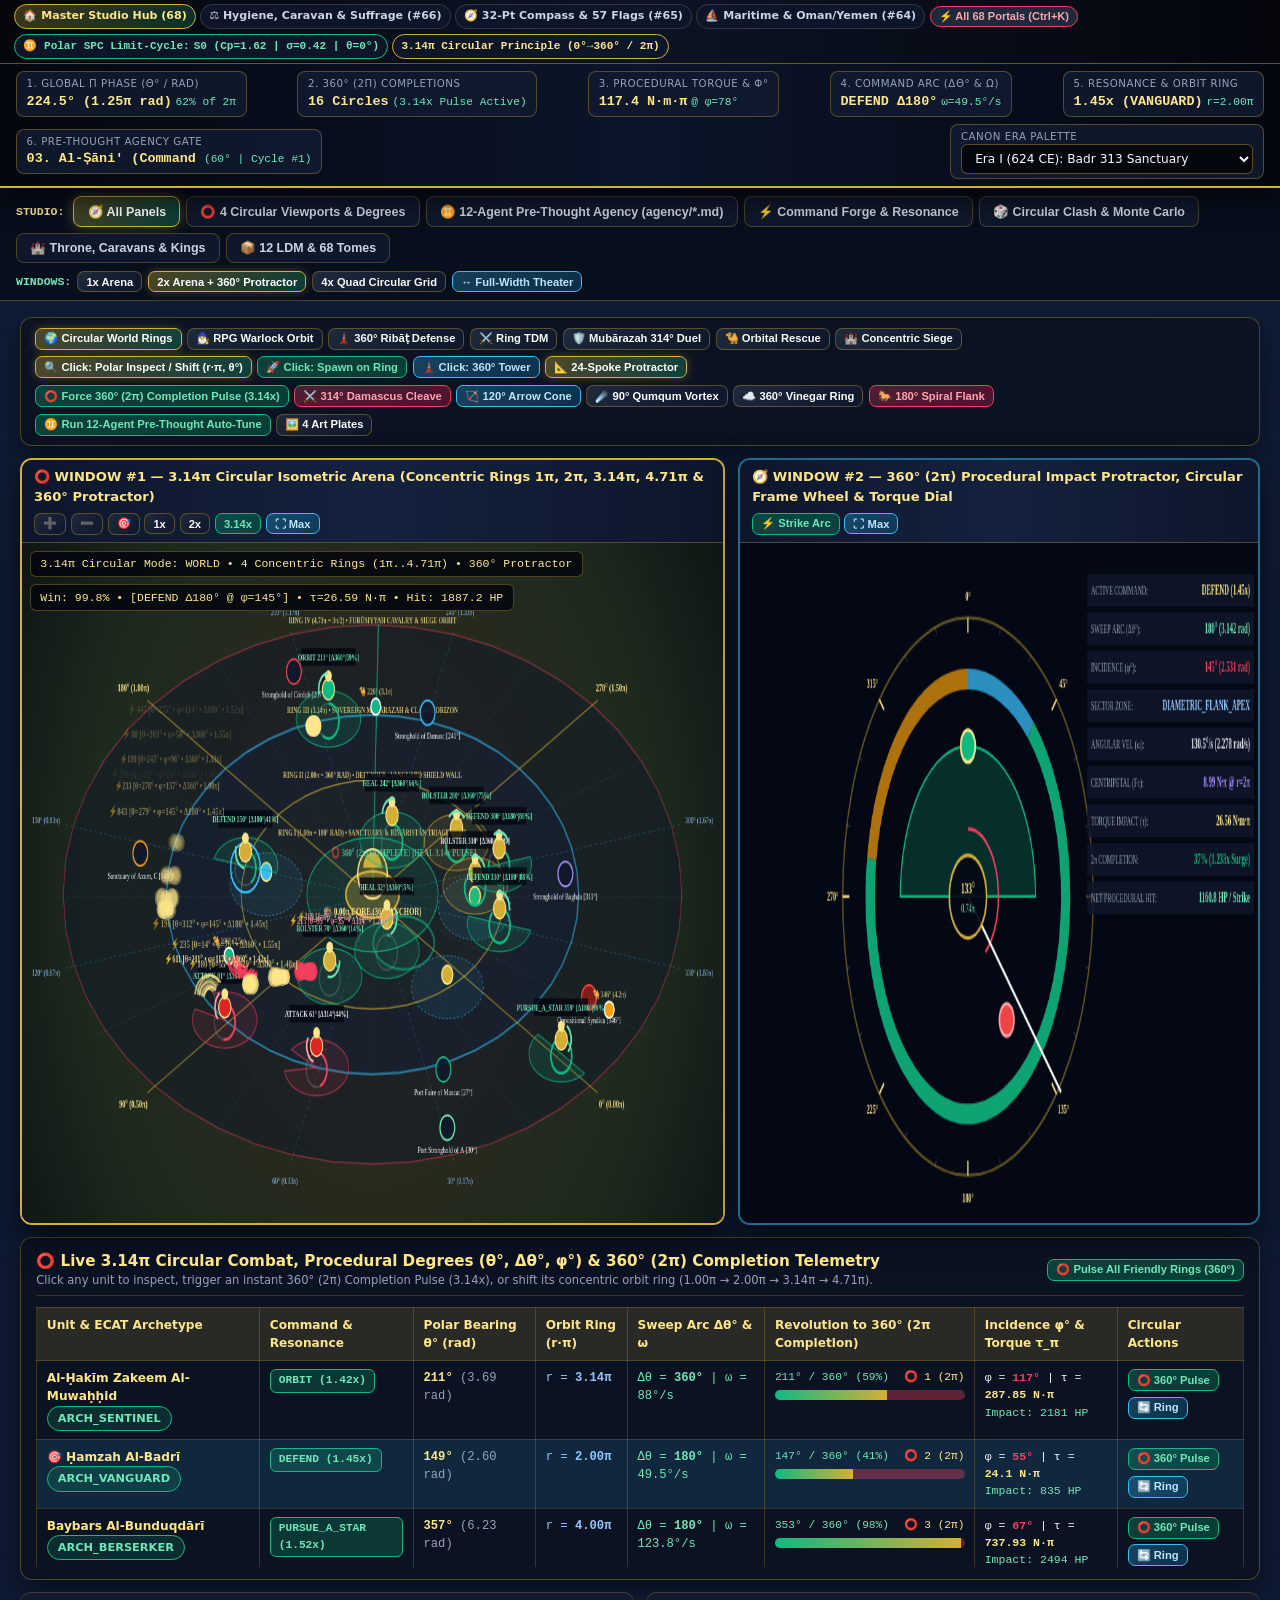
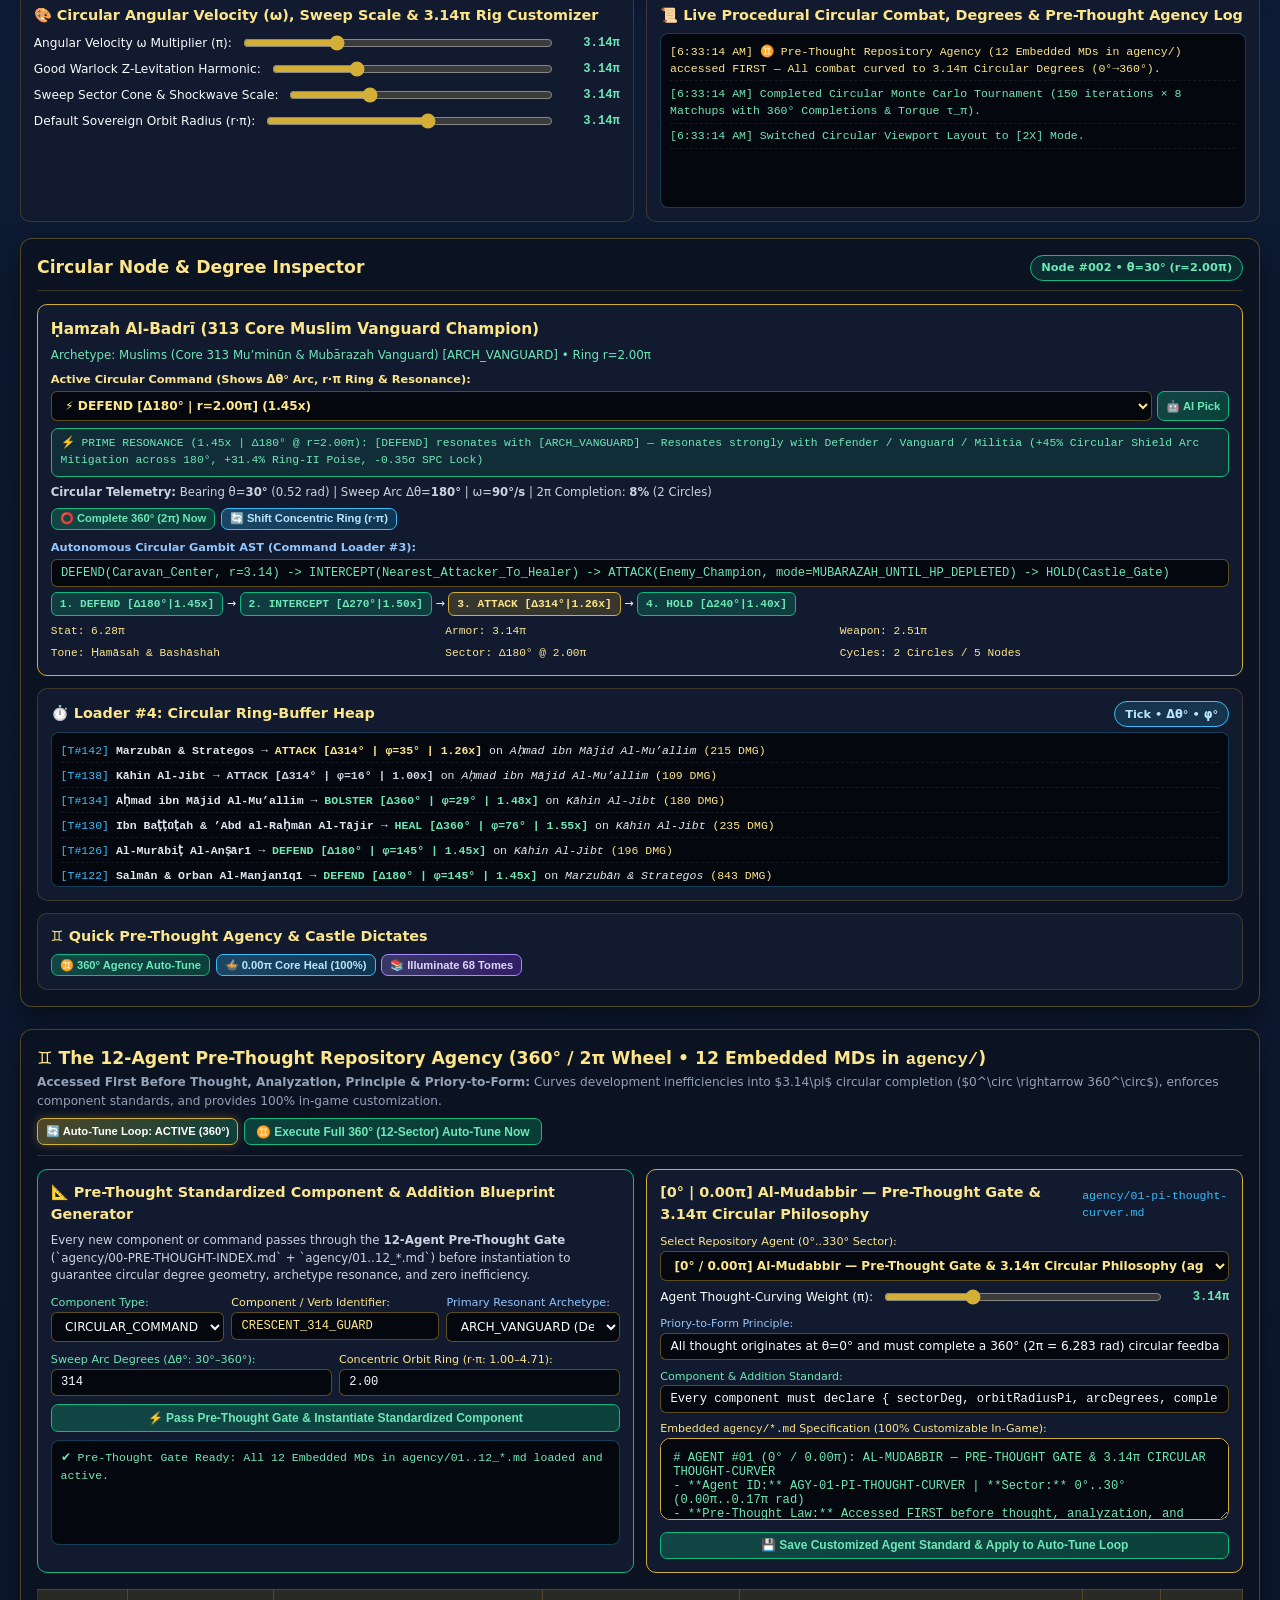
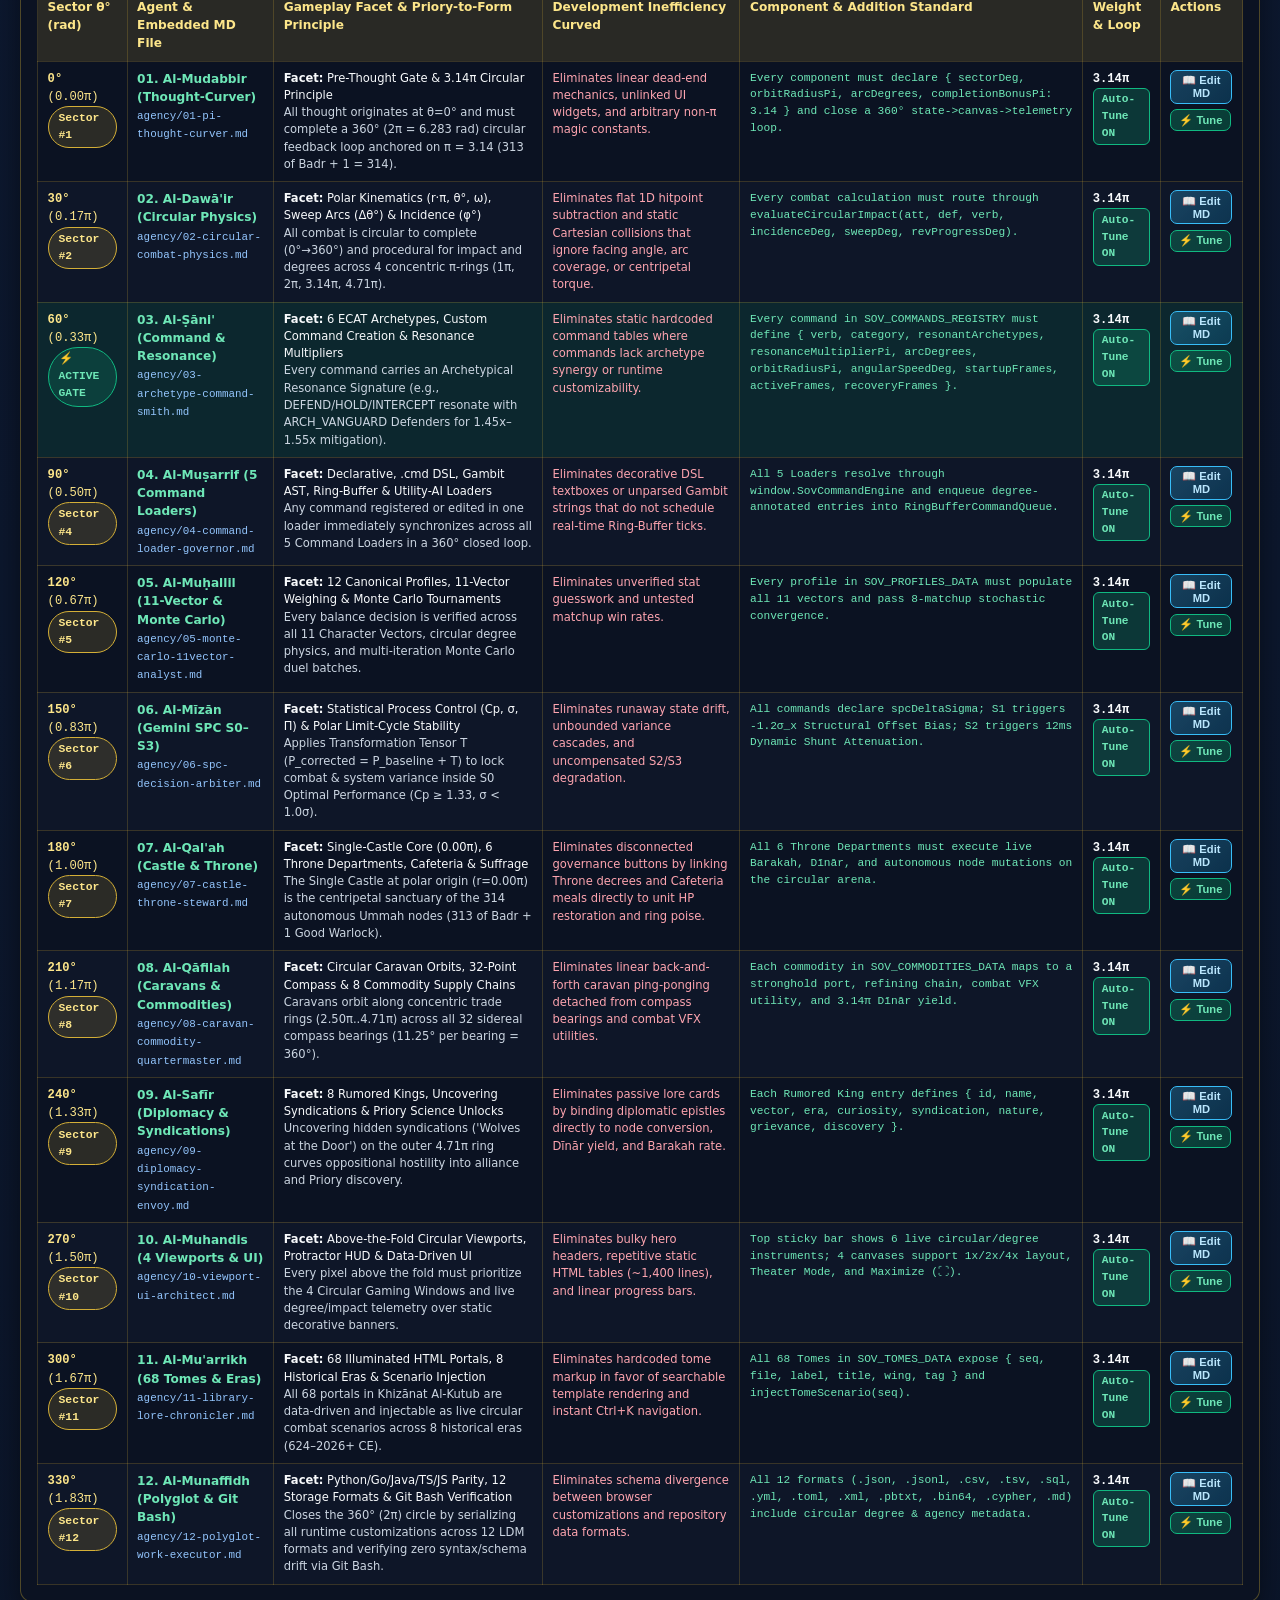
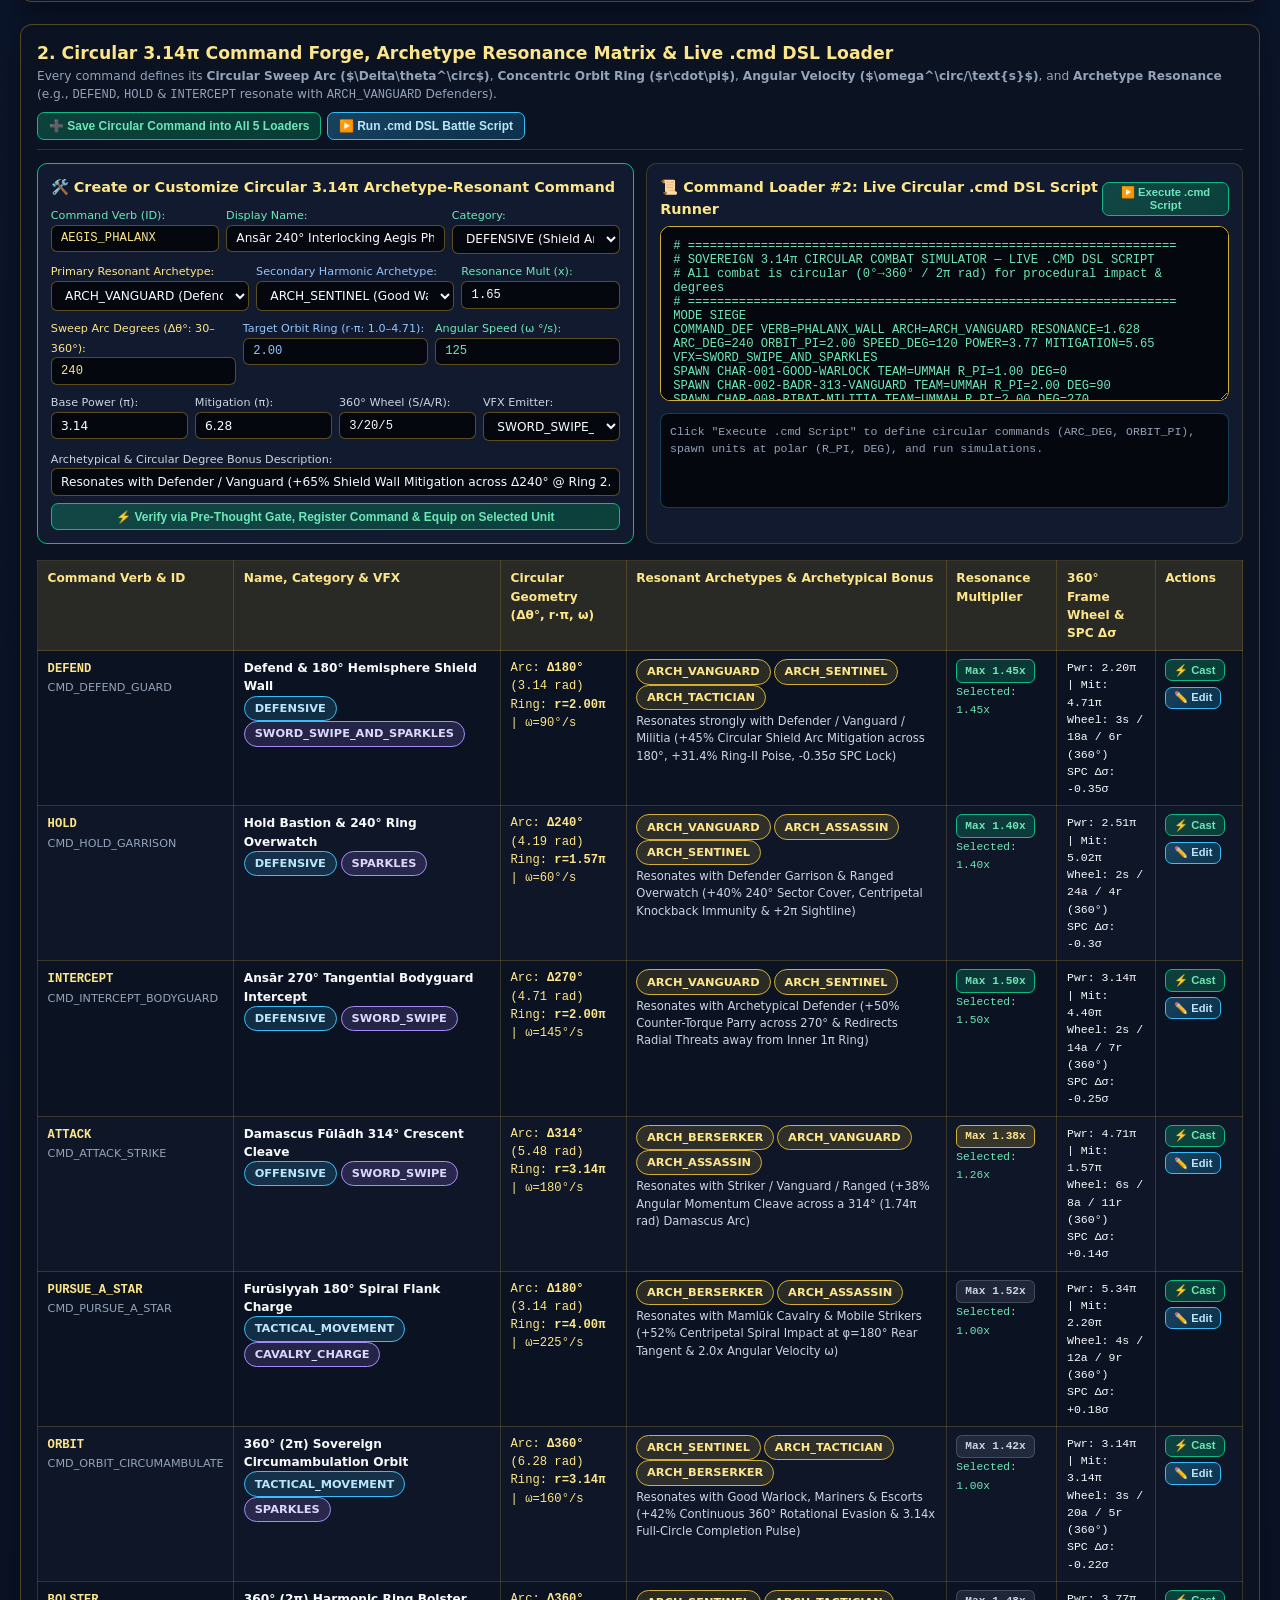
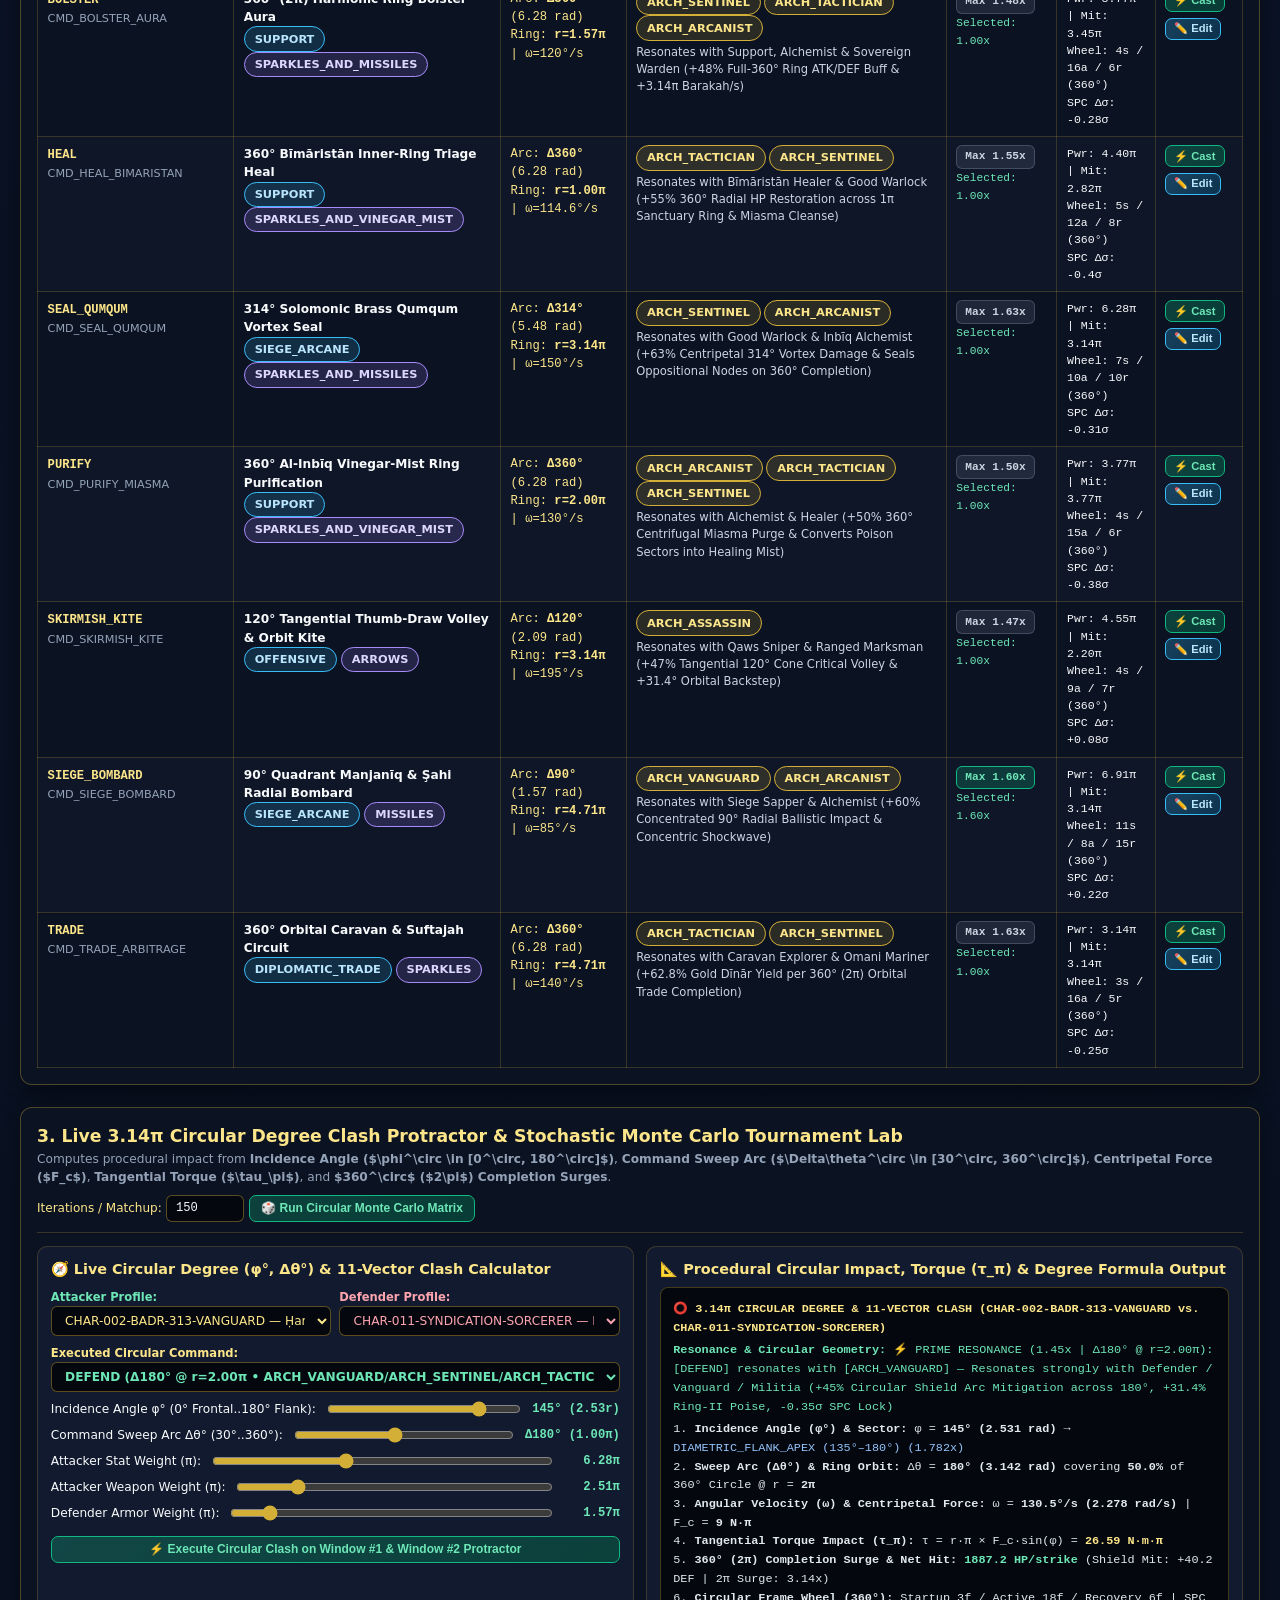
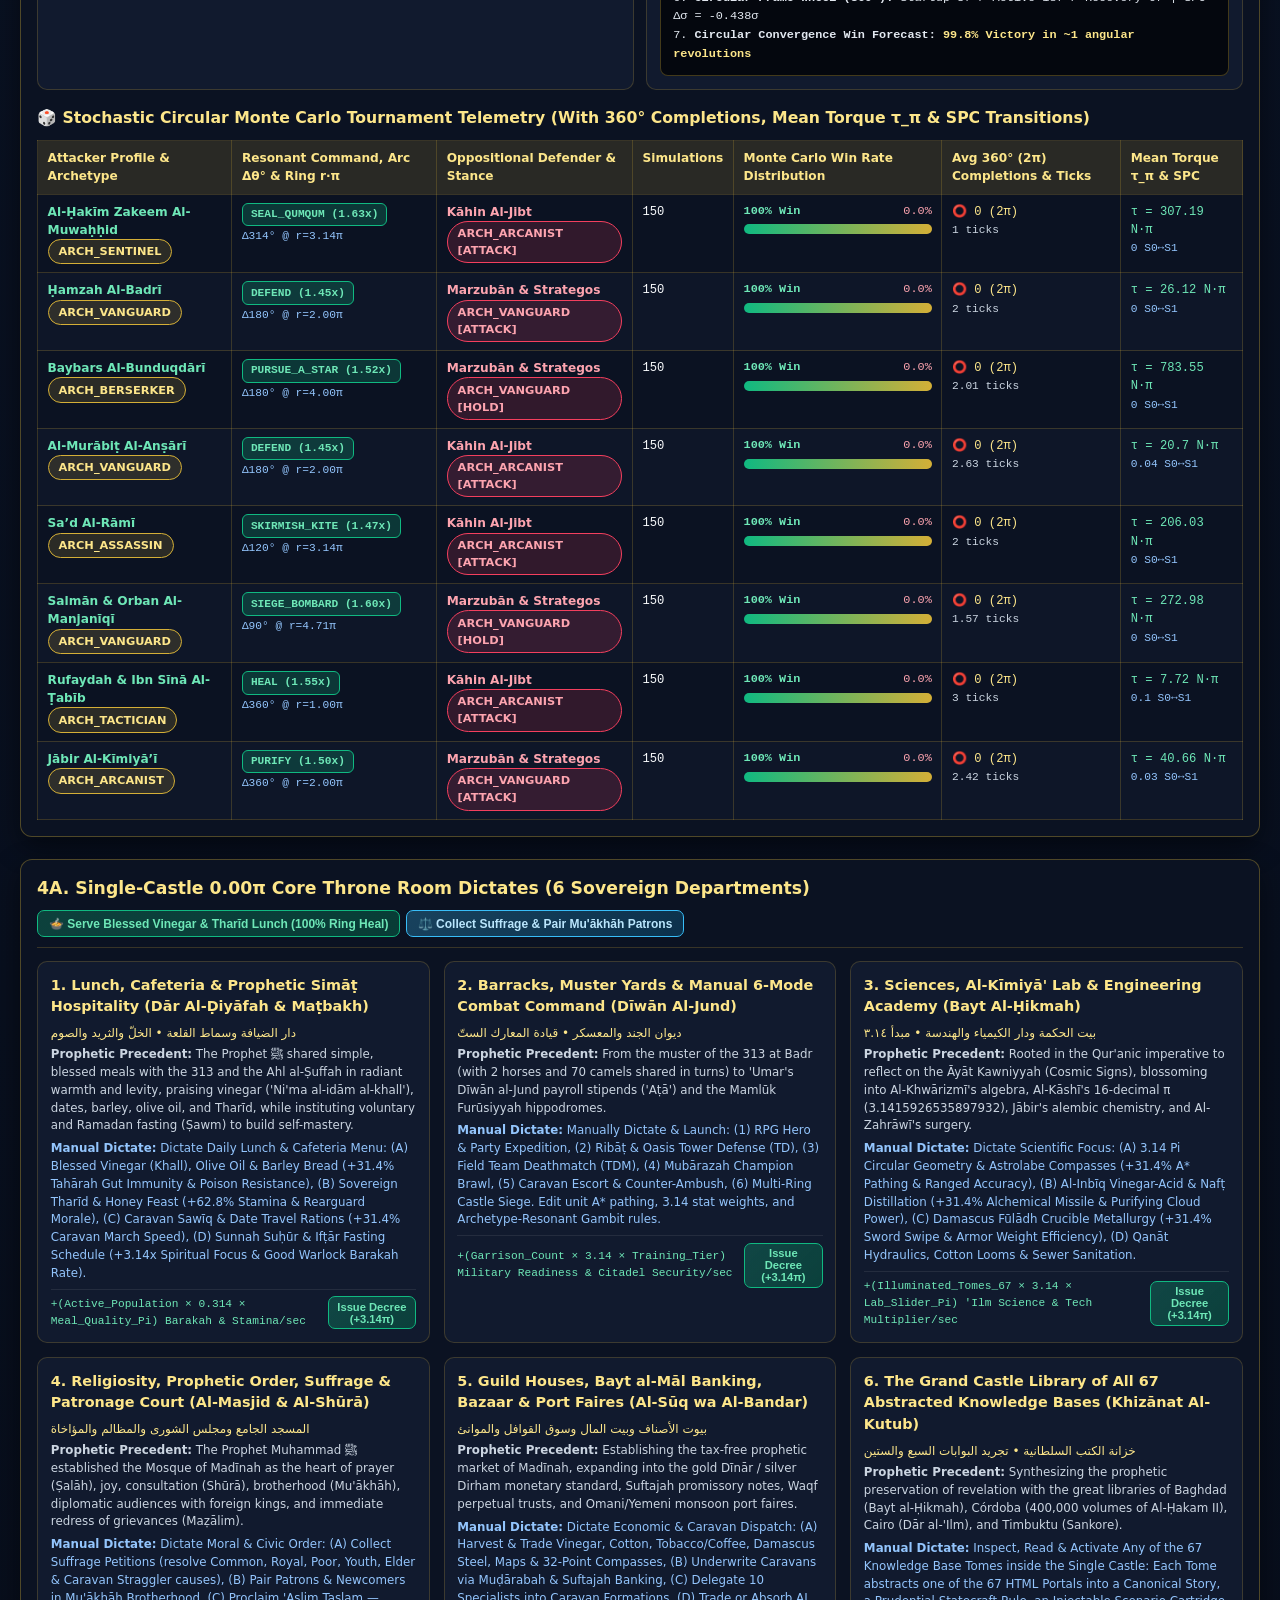
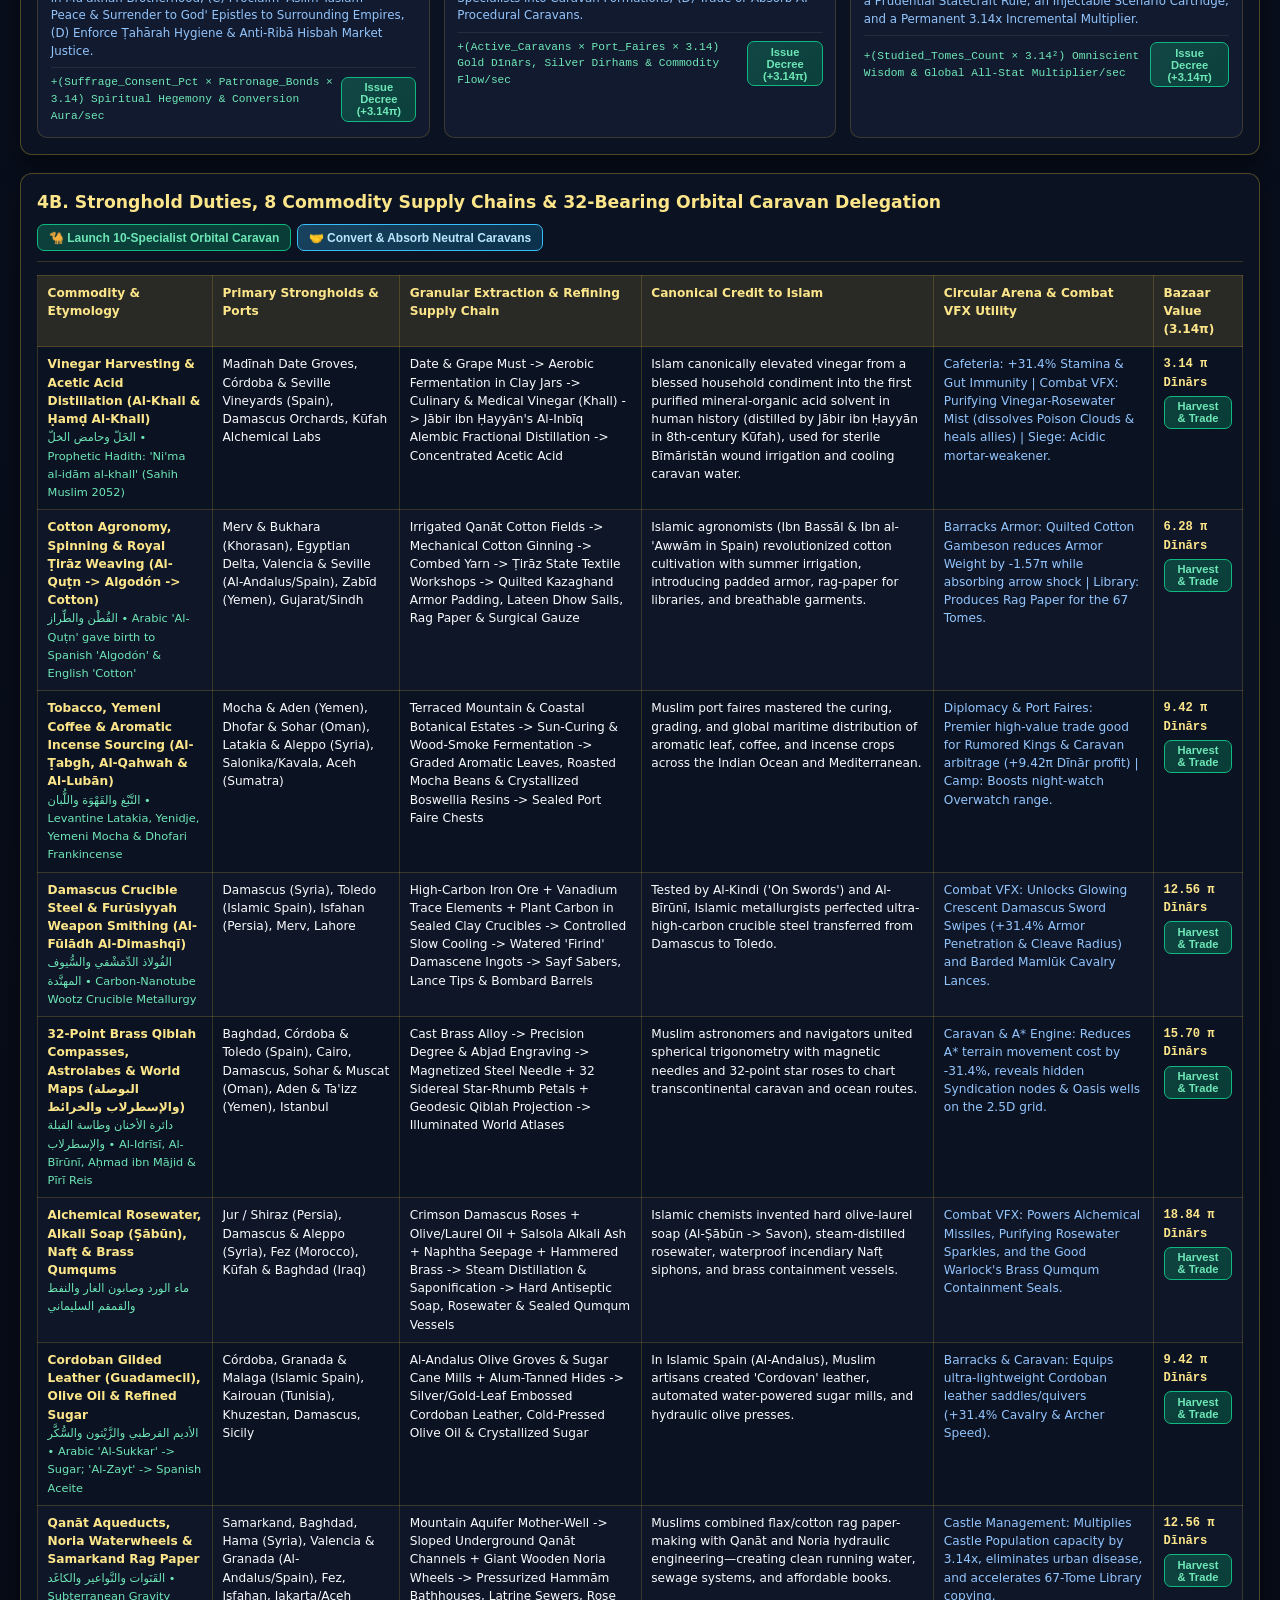
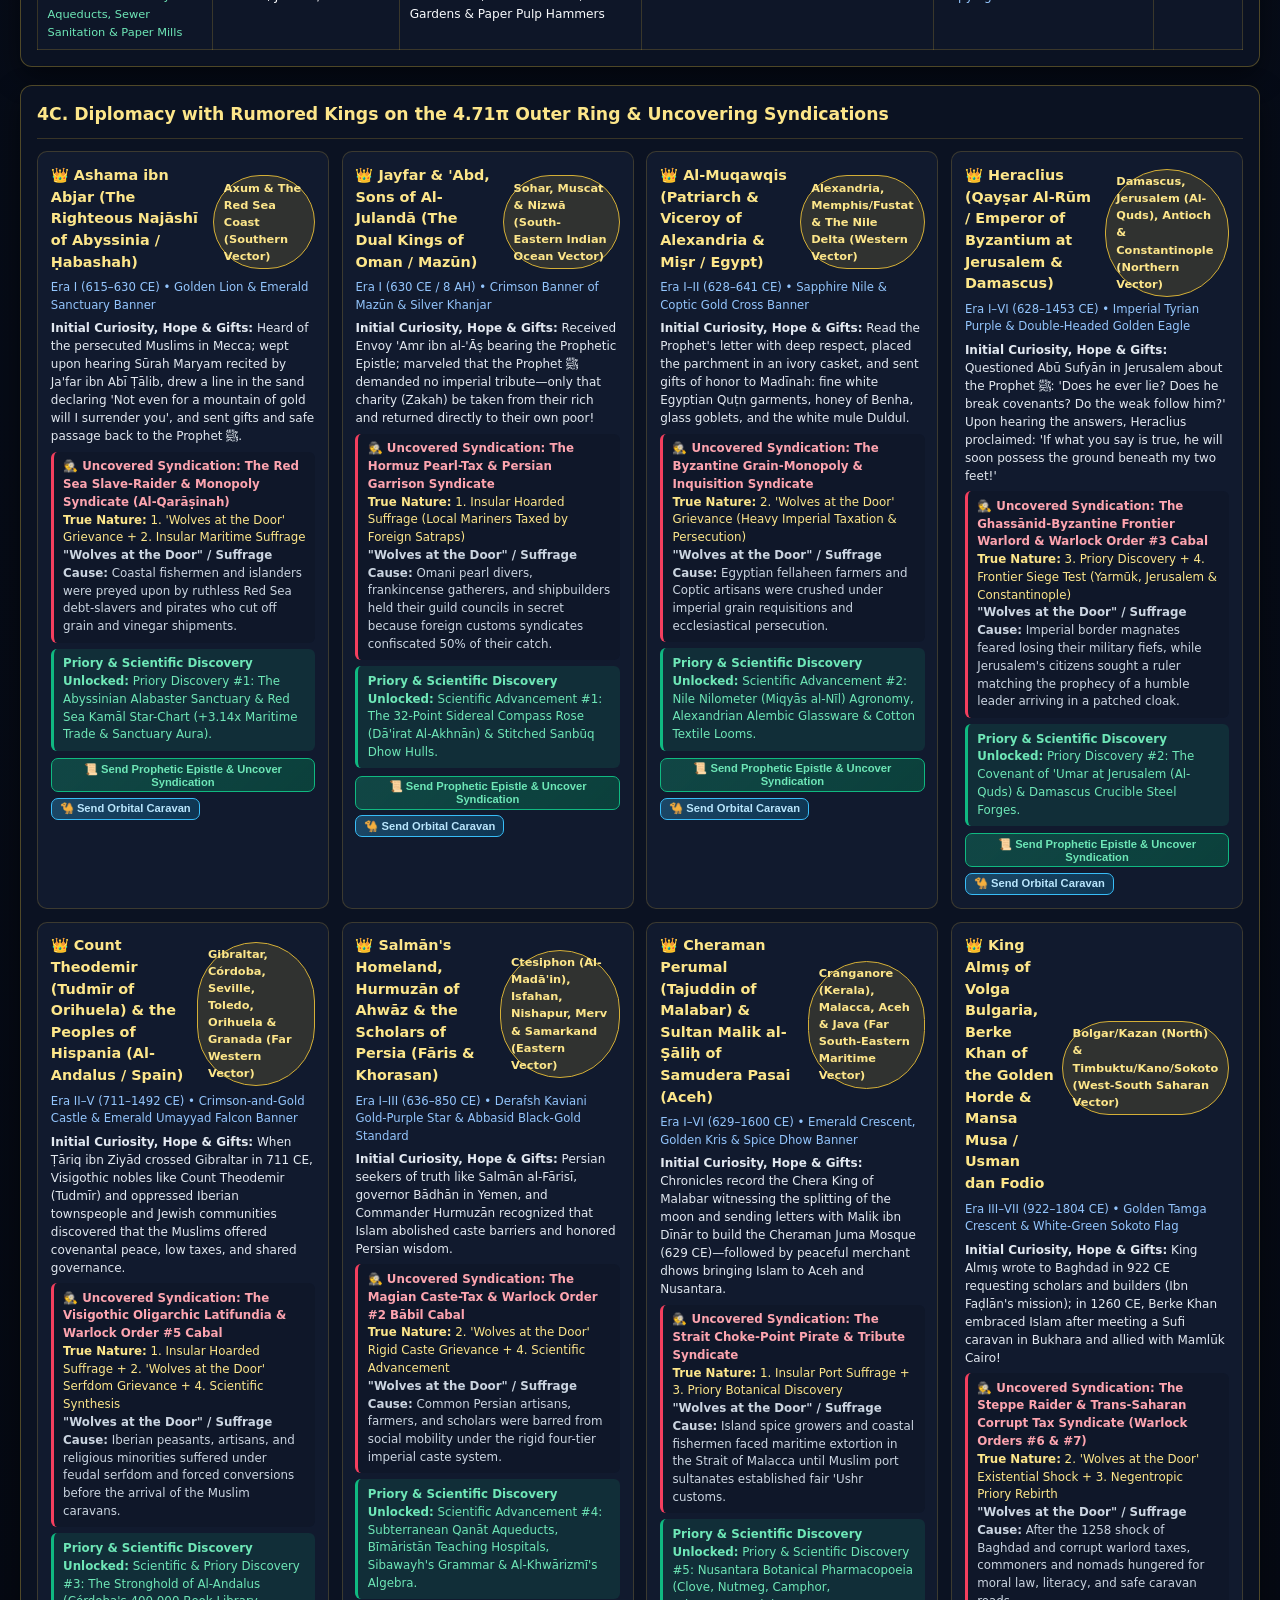
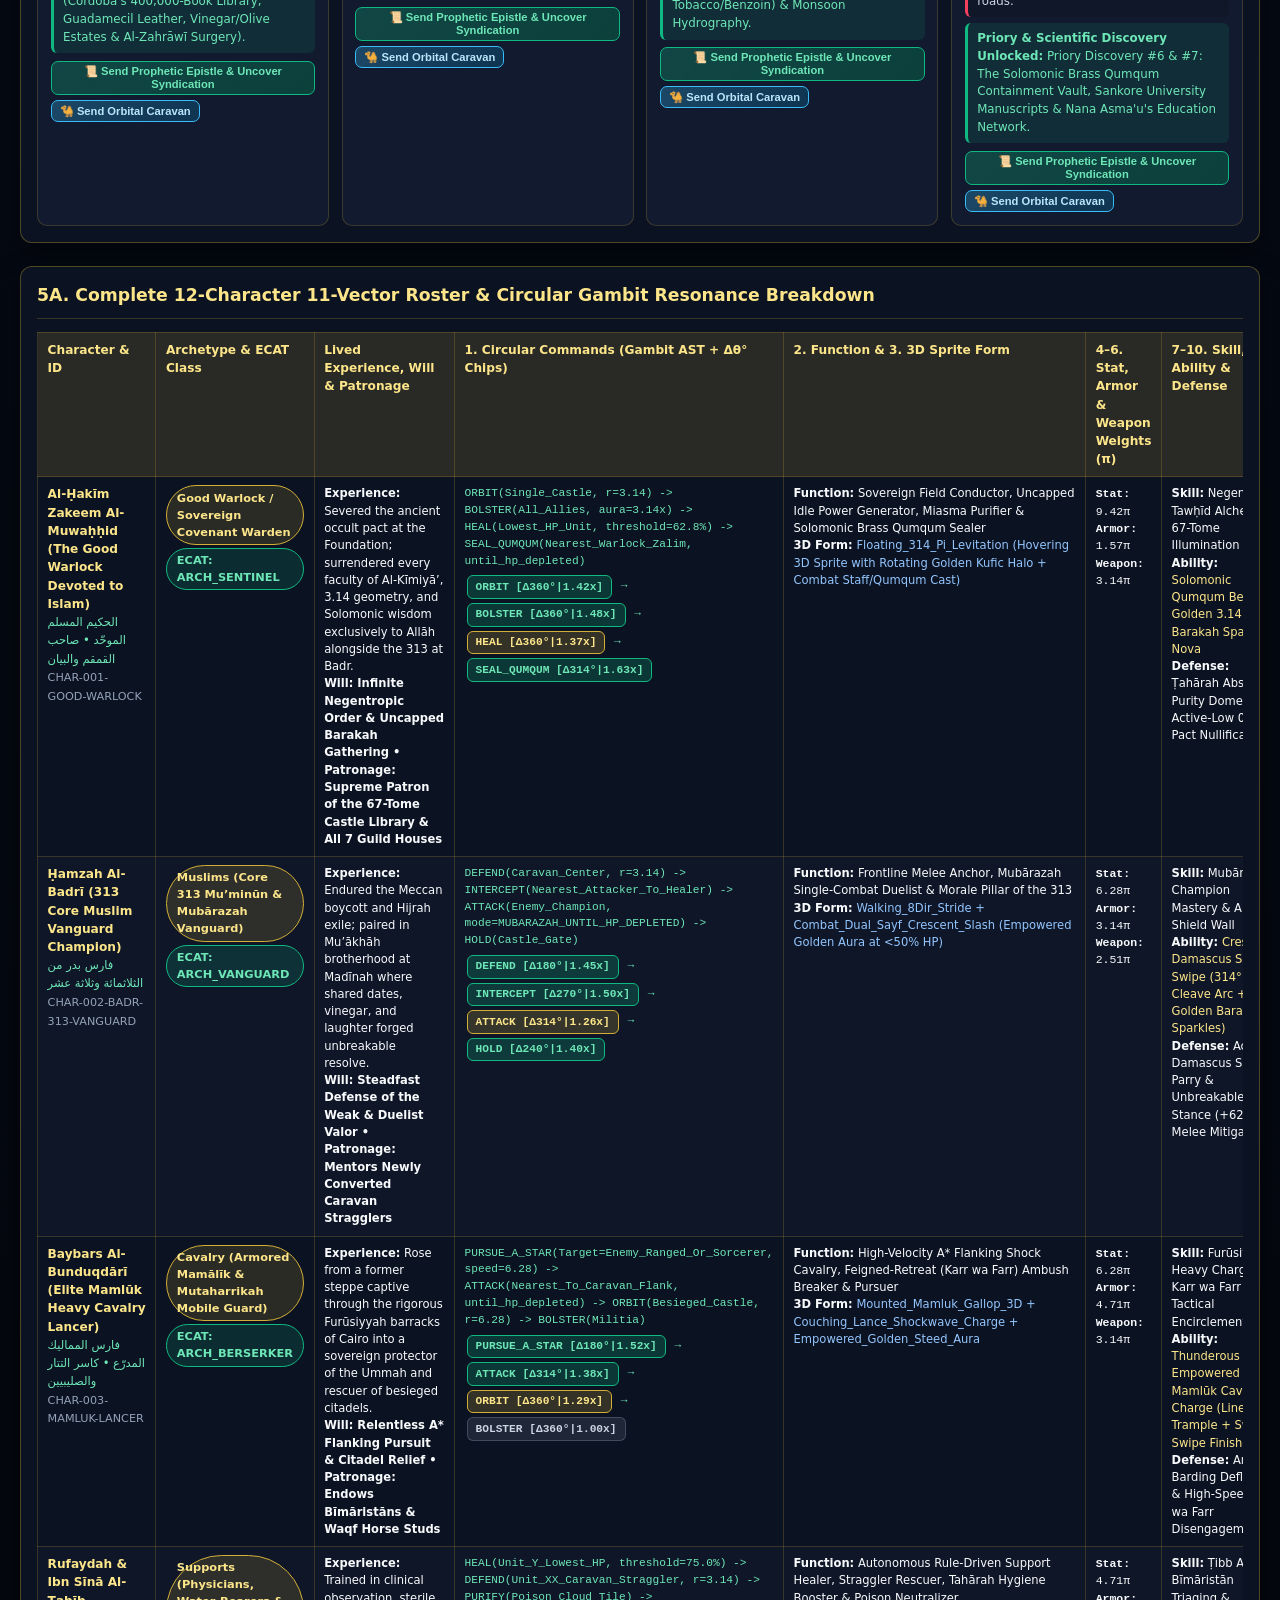
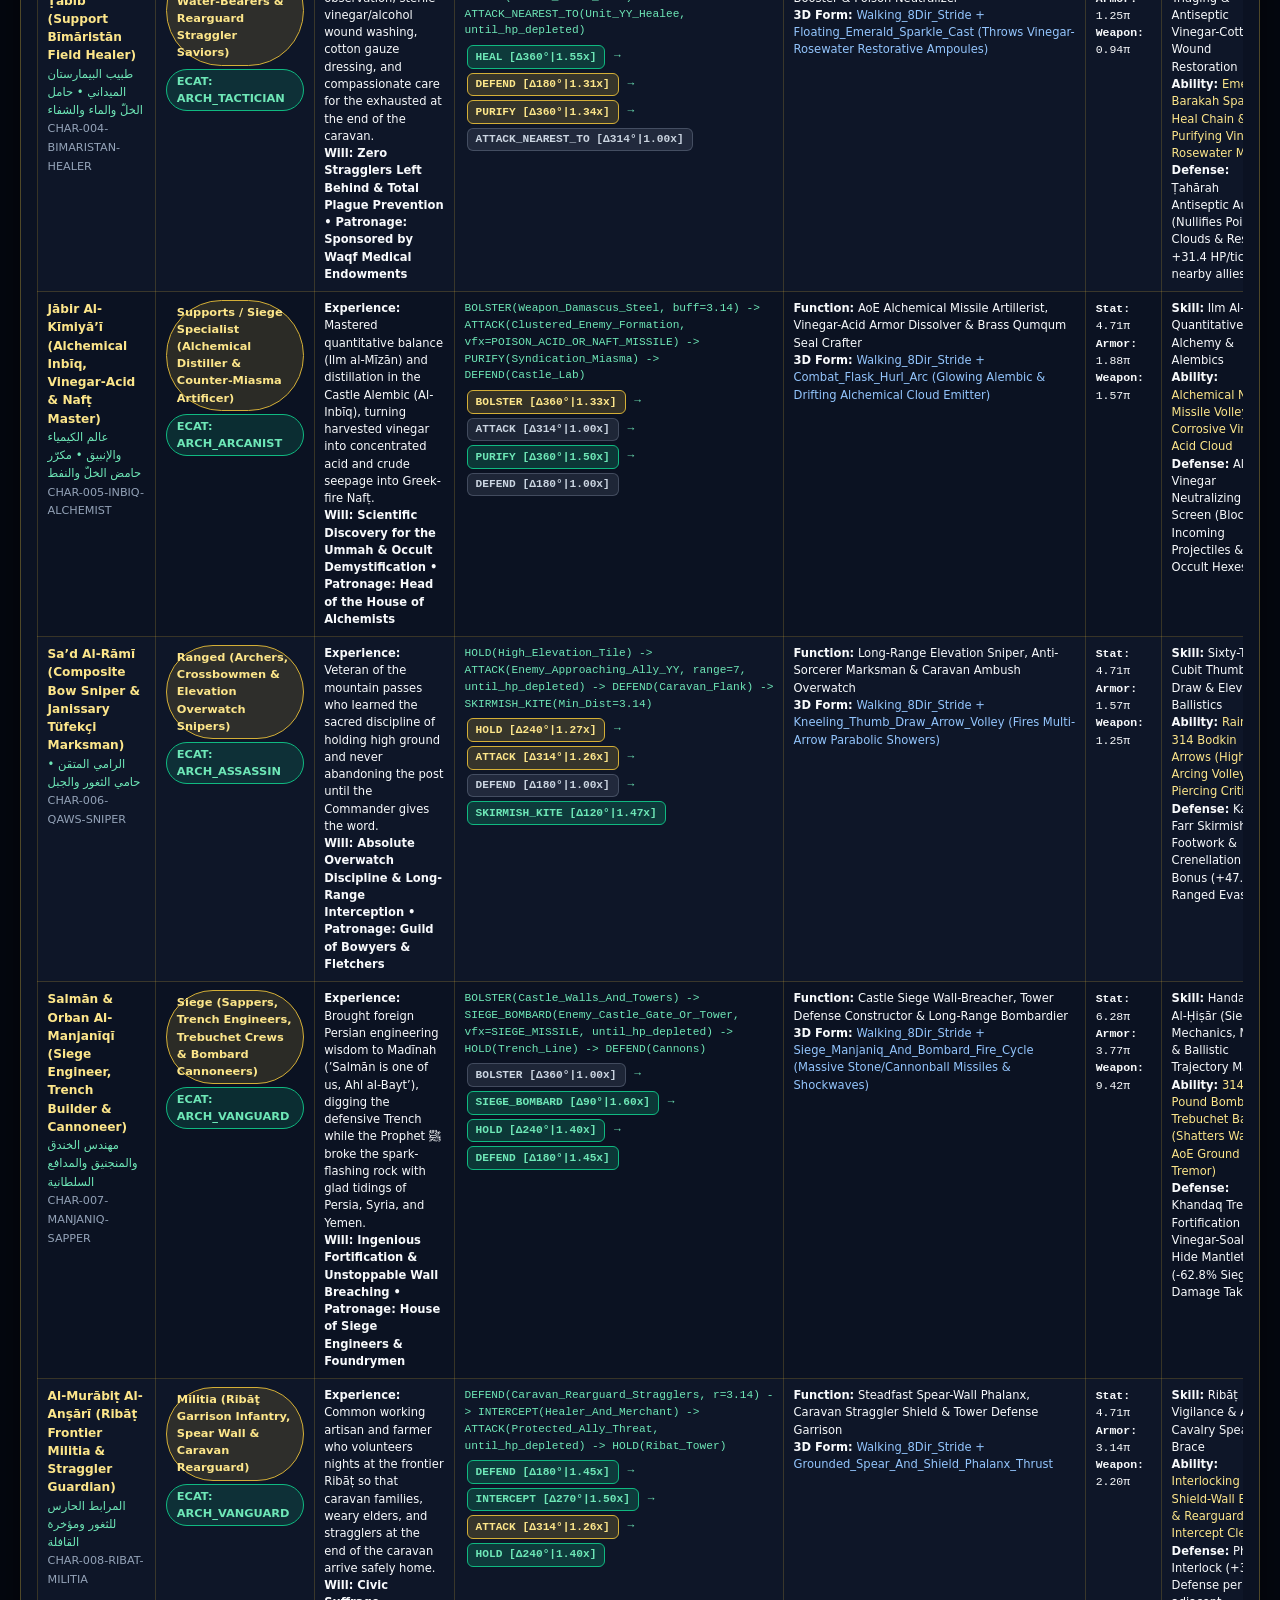
==== commit d1e7e458: "Implement 3.14π Circular Combat & Procedural Degrees Engine, Refactor UI for Relevant Degree Telemet" ====
--- a/islamic-single-castle-25d-rpg-caravan-siege-314-studio-game.html
+++ b/islamic-single-castle-25d-rpg-caravan-siege-314-studio-game.html
@@ -3,7 +3,7 @@
 <head>
   <meta charset="UTF-8" />
   <meta name="viewport" content="width=device-width, initial-scale=1.0" />
-  <title>Portal #68 — Sovereign 3.14π Multi-Viewport Game Studio, Archetype-Resonant Command Forge &amp; 2.5D/3D RPG Simulator</title>
+  <title>Portal #68 — Sovereign 3.14π Circular Combat Studio, Procedural Degrees &amp; 12-Agent Pre-Thought Agency</title>
   <link rel="stylesheet" href="studio/studio.css" />
   <style id="sovereign-universal-nav-css">
     .sov-global-wrap {
@@ -16,30 +16,30 @@
     .sov-global-bar {
       max-width: 1860px;
       margin: 0 auto;
-      padding: 0.38rem 1rem;
+      padding: 0.28rem 0.9rem;
       display: flex;
       flex-wrap: wrap;
       align-items: center;
       justify-content: space-between;
-      gap: 0.4rem;
+      gap: 0.35rem;
     }
     .sov-wing-links {
       display: flex;
       flex-wrap: wrap;
       align-items: center;
-      gap: 0.3rem;
+      gap: 0.28rem;
     }
     .sov-pill {
       display: inline-flex;
       align-items: center;
       gap: 0.25rem;
-      padding: 0.22rem 0.55rem;
+      padding: 0.18rem 0.5rem;
       border-radius: 999px;
       background: rgba(15, 23, 42, 0.92);
       border: 1px solid rgba(255, 255, 255, 0.14);
       color: #cbd5e1;
       text-decoration: none;
-      font-size: 0.71rem;
+      font-size: 0.69rem;
       font-weight: 600;
       cursor: pointer;
     }
@@ -127,18 +127,16 @@
         <a class="sov-pill" href="islamic-alchemical-hygiene-caravan-governance-and-suffrage-thesis.html">⚖️ Hygiene, Caravan &amp; Suffrage (#66)</a>
         <a class="sov-pill" href="islamic-compass-caliphate-maps-and-flags-every-age-every-country.html">🧭 32-Pt Compass &amp; 57 Flags (#65)</a>
         <a class="sov-pill" href="islamic-maritime-boating-piracy-mercantilism-currency-maps-astrolabes-oman-yemen.html">⛵ Maritime &amp; Oman/Yemen (#64)</a>
-        <a class="sov-pill" href="islamic-caravans-battles-conquest-chronicle.html">🐪 Caravans &amp; Fatḥ (#51)</a>
-        <a class="sov-pill" href="conjoined-worlds-realms-principles-node-grid.html">⛰️ 3D Node-Art Grid (#50)</a>
         <button type="button" class="sov-pill sov-pill-drawer" onclick="toggleSovDrawer()">⚡ All 68 Portals (Ctrl+K)</button>
       </div>
       <div class="sov-wing-links">
-        <span class="sov-pill" style="border-color:#10b981;color:#6ee7b7;font-family:Consolas,monospace;">♊ Gemini SPC State: <strong id="hudSpcBadgeVal">S0 (Cp=1.62 | σ=0.42)</strong></span>
-        <span class="sov-pill" style="border-color:#d4af37;color:#fde68a;font-family:Consolas,monospace;">Portal #68 / 68 • 3.14π Studio IDE</span>
+        <span class="sov-pill" style="border-color:#10b981;color:#6ee7b7;font-family:Consolas,monospace;">♊ Polar SPC Limit-Cycle: <strong id="hudSpcBadgeVal">S0 (Cp=1.62 | σ=0.42 | θ=0°)</strong></span>
+        <span class="sov-pill" style="border-color:#d4af37;color:#fde68a;font-family:Consolas,monospace;">3.14π Circular Principle (0°→360° / 2π)</span>
       </div>
     </div>
   </div>
 
-  <!-- All 68 Portals Modal Drawer (Dynamically Rendered by studio-app.js) -->
+  <!-- All 68 Portals Modal Drawer -->
   <div id="sovMegaDrawer" class="sov-modal-backdrop" onclick="if(event.target===this)toggleSovDrawer()">
     <div class="sov-modal-box">
       <div class="sov-modal-header">
@@ -181,57 +179,59 @@
     });
   </script>
 
-  <!-- Sticky Uncapped Idle & Incremental Sovereign Telemetry Bar -->
+  <!-- ========================================================================
+       REFACTORED RELEVANT TELEMETRY BAR: 3.14π CIRCULAR COMBAT, DEGREES & AGENCY
+       ======================================================================== -->
   <div class="hud-sticky-bar">
     <div class="hud-inner">
-      <div class="hud-metric" title="Uncapped Idle &amp; Active Negentropic Power of the Good Warlock Devoted to Islam">
+      <div class="hud-metric" title="Global 3.14π Circular Phase Angle (0° → 360° / 0 → 2π rad)">
         <div>
-          <div class="hud-metric-label">Good Warlock Barakah (π)</div>
-          <div><span id="hudBarakahVal" class="hud-metric-val">314.00 π</span> <span id="hudBarakahRate" class="hud-metric-rate">(+9.42/s)</span></div>
-        </div>
-      </div>
-      <div class="hud-metric" title="313 Companions of Badr + 1 Sovereign Anchor = 314">
+          <div class="hud-metric-label">1. Global π Phase (θ° / rad)</div>
+          <div><span id="hudGlobalAngleVal" class="hud-metric-val">248.4° (1.38π)</span> <span id="hudGlobalAnglePct" class="hud-metric-rate">69% of 2π</span></div>
+        </div>
+      </div>
+      <div class="hud-metric" title="Completed 360° (2π) Full-Circle Combat Revolutions & 3.14x Completion Surge">
         <div>
-          <div class="hud-metric-label">Ummah Autonomous Nodes</div>
-          <div><span id="hudUmmahPop" class="hud-metric-val">314</span> <span id="hudUmmahRate" class="hud-metric-rate">(100% Active)</span></div>
-        </div>
-      </div>
-      <div class="hud-metric" title="Bayt al-Māl Gold Dīnārs &amp; Suftajah Caravan Credit">
+          <div class="hud-metric-label">2. 360° (2π) Completions</div>
+          <div><span id="hudCompletedCirclesVal" class="hud-metric-val">12 Circles</span> <span id="hudCompletedCirclesRate" class="hud-metric-rate">(3.14x Pulse)</span></div>
+        </div>
+      </div>
+      <div class="hud-metric" title="Real-Time Procedural Tangential Torque Impact (τ_π) & Incidence Angle (φ°)">
         <div>
-          <div class="hud-metric-label">Bayt al-Māl Treasury</div>
-          <div><span id="hudDinarsVal" class="hud-metric-val">3,140 Dīnārs</span> <span id="hudDinarsRate" class="hud-metric-rate">(+31.4/s)</span></div>
-        </div>
-      </div>
-      <div class="hud-metric" title="Vinegar (Khall), Cotton (Quṭn), Tobacco/Qahwah &amp; Damascus Steel">
+          <div class="hud-metric-label">3. Procedural Torque &amp; φ°</div>
+          <div><span id="hudTorqueImpactVal" class="hud-metric-val">54.2 N·m·π</span> <span id="hudIncidenceVal" class="hud-metric-rate">@ φ=135°</span></div>
+        </div>
+      </div>
+      <div class="hud-metric" title="Active Unit Command Sweep Arc Span (Δθ°) & Angular Velocity (ω °/s)">
         <div>
-          <div class="hud-metric-label">Vinegar • Cotton • Botanical • Steel</div>
-          <div><span id="hudCommoditiesVal" class="hud-metric-val">314 | 314 | 314 | 314</span></div>
-        </div>
-      </div>
-      <div class="hud-metric" title="Castle Order, Prophetic Suffrage Collection &amp; Mu'ākhāh Patronage Harmony">
+          <div class="hud-metric-label">4. Command Arc (Δθ° &amp; ω)</div>
+          <div><span id="hudSweepArcVal" class="hud-metric-val">DEFEND Δ180°</span> <span id="hudAngularSpeedVal" class="hud-metric-rate">ω=130.5°/s</span></div>
+        </div>
+      </div>
+      <div class="hud-metric" title="Selected Unit Archetype Resonance Multiplier & Concentric Orbit Ring (r·π)">
         <div>
-          <div class="hud-metric-label">Suffrage &amp; Patronage</div>
-          <div><span id="hudSuffrageVal" class="hud-metric-val">98.6% (3.14π)</span></div>
-        </div>
-      </div>
-      <div class="hud-metric" title="67 Existing HTML Portals Abstracted Inside the Single Castle Library">
+          <div class="hud-metric-label">5. Resonance &amp; Orbit Ring</div>
+          <div><span id="hudResonanceHudVal" class="hud-metric-val">1.45x (VANGUARD)</span> <span id="hudOrbitRingHudVal" class="hud-metric-rate">r=2.00π</span></div>
+        </div>
+      </div>
+      <div class="hud-metric" title="Pre-Thought Repository Agency Gate (12 Embedded MDs in agency/)">
         <div>
-          <div class="hud-metric-label">Castle Library Tomes</div>
-          <div><span id="hudTomesVal" class="hud-metric-val">67 / 67 Illuminated</span></div>
+          <div class="hud-metric-label">6. Pre-Thought Agency Gate</div>
+          <div><span id="hudAgencyGateVal" class="hud-metric-val">01. Al-Mudabbir</span> <span id="hudAgencyCycleVal" class="hud-metric-rate">(0° | Cycle #1)</span></div>
         </div>
       </div>
       <div class="hud-metric">
         <div>
-          <div class="hud-metric-label">Contemporary Canon Era Style</div>
+          <div class="hud-metric-label">Canon Era Palette</div>
           <select id="hudEraSelector" class="studio-select" onchange="window.SovGame.setContemporaryEra(this.value)">
-            <option value="0">Era I (624 CE): Badr 313 — Hope, Levity &amp; Madīnah Sanctuary</option>
-            <option value="1">Era II (636 CE): Yarmūk, Qādisiyyah &amp; Jerusalem Covenant</option>
-            <option value="2">Era III (711 CE): Ṭāriq ibn Ziyād — Birth of Islamic Spain (Al-Andalus)</option>
-            <option value="3">Era IV (800 CE): 'Abbāsid Baghdad Bayt al-Ḥikmah &amp; Al-Kīmiyā'</option>
-            <option value="4">Era V (1187–1260 CE): Ḥiṭṭīn, 'Ayn Jālūt &amp; Mamlūk Furūsiyyah</option>
-            <option value="5">Era VI (1453–1600 CE): Constantinople Şahi Bombards &amp; Gunpowder Pinnacle</option>
-            <option value="6">Era VII (1650–1850 CE): Omani/Yemeni Monsoon Dhows, Aceh &amp; Sokoto</option>
-            <option value="7">Era VIII (2026+ CE): Sovereign 57-Nation &amp; Neo-Islamic Priory</option>
+            <option value="0">Era I (624 CE): Badr 313 Sanctuary</option>
+            <option value="1">Era II (636 CE): Yarmūk &amp; Jerusalem</option>
+            <option value="2">Era III (711 CE): Al-Andalus (Spain)</option>
+            <option value="3">Era IV (800 CE): Baghdad Bayt al-Ḥikmah</option>
+            <option value="4">Era V (1187–1260 CE): Ḥiṭṭīn &amp; Mamlūks</option>
+            <option value="5">Era VI (1453–1600 CE): Şahi Bombards</option>
+            <option value="6">Era VII (1650–1850 CE): Omani Dhows</option>
+            <option value="7">Era VIII (2026+ CE): 57-Nation Priory</option>
           </select>
         </div>
       </div>
@@ -242,311 +242,436 @@
   <nav class="studio-nav-ribbon">
     <div class="studio-nav-inner">
       <div class="studio-tab-group">
-        <span style="font-family:Consolas,monospace;font-size:0.73rem;color:#FDE68A;font-weight:700;margin-right:4px;">STUDIO WORKSPACE:</span>
-        <button class="studio-tab-btn active" data-tab="ALL" onclick="window.SovGame.switchStudioTab('ALL')">🧭 All Docked Panels</button>
-        <button class="studio-tab-btn" data-tab="VIEWPORTS" onclick="window.SovGame.switchStudioTab('VIEWPORTS')">🎮 Multi-Window Game Viewports</button>
-        <button class="studio-tab-btn" data-tab="COMMAND_FORGE" onclick="window.SovGame.switchStudioTab('COMMAND_FORGE')">⚡ Command Forge &amp; Archetype Resonance</button>
-        <button class="studio-tab-btn" data-tab="TOURNAMENT" onclick="window.SovGame.switchStudioTab('TOURNAMENT')">🎲 Monte Carlo &amp; 11-Vector Lab</button>
-        <button class="studio-tab-btn" data-tab="CASTLE_GOV" onclick="window.SovGame.switchStudioTab('CASTLE_GOV')">🏰 Throne, Commodities &amp; Kings</button>
-        <button class="studio-tab-btn" data-tab="LDM_LIBRARY" onclick="window.SovGame.switchStudioTab('LDM_LIBRARY')">📦 12 LDM Formats &amp; 68 Tomes</button>
+        <span style="font-family:Consolas,monospace;font-size:0.72rem;color:#FDE68A;font-weight:700;margin-right:3px;">STUDIO:</span>
+        <button class="studio-tab-btn active" data-tab="ALL" onclick="window.SovGame.switchStudioTab('ALL')">🧭 All Panels</button>
+        <button class="studio-tab-btn" data-tab="VIEWPORTS" onclick="window.SovGame.switchStudioTab('VIEWPORTS')">⭕ 4 Circular Viewports &amp; Degrees</button>
+        <button class="studio-tab-btn" data-tab="AGENCY" onclick="window.SovGame.switchStudioTab('AGENCY')">♊ 12-Agent Pre-Thought Agency (agency/*.md)</button>
+        <button class="studio-tab-btn" data-tab="COMMAND_FORGE" onclick="window.SovGame.switchStudioTab('COMMAND_FORGE')">⚡ Command Forge &amp; Resonance</button>
+        <button class="studio-tab-btn" data-tab="TOURNAMENT" onclick="window.SovGame.switchStudioTab('TOURNAMENT')">🎲 Circular Clash &amp; Monte Carlo</button>
+        <button class="studio-tab-btn" data-tab="CASTLE_GOV" onclick="window.SovGame.switchStudioTab('CASTLE_GOV')">🏰 Throne, Caravans &amp; Kings</button>
+        <button class="studio-tab-btn" data-tab="LDM_LIBRARY" onclick="window.SovGame.switchStudioTab('LDM_LIBRARY')">📦 12 LDM &amp; 68 Tomes</button>
       </div>
       <div class="studio-layout-group">
-        <span style="font-family:Consolas,monospace;font-size:0.73rem;color:#6EE7B7;font-weight:700;">GAME WINDOWS:</span>
-        <button id="layoutBtn_1x" class="btn btn-sm" onclick="window.SovGame.setViewportLayout('1x')">1x Expanded Canvas</button>
-        <button id="layoutBtn_2x" class="btn btn-sm active" onclick="window.SovGame.setViewportLayout('2x')">2x Dual Split Windows</button>
-        <button id="layoutBtn_4x" class="btn btn-sm" onclick="window.SovGame.setViewportLayout('4x')">4x Quad Studio Grid</button>
-        <button id="theaterToggleBtn" class="btn btn-sm btn-sapphire" onclick="window.SovGame.toggleTheaterExpanded()">↔ Expand Full-Width Theater</button>
+        <span style="font-family:Consolas,monospace;font-size:0.72rem;color:#6EE7B7;font-weight:700;">WINDOWS:</span>
+        <button id="layoutBtn_1x" class="btn btn-sm" onclick="window.SovGame.setViewportLayout('1x')">1x Arena</button>
+        <button id="layoutBtn_2x" class="btn btn-sm active" onclick="window.SovGame.setViewportLayout('2x')">2x Arena + 360° Protractor</button>
+        <button id="layoutBtn_4x" class="btn btn-sm" onclick="window.SovGame.setViewportLayout('4x')">4x Quad Circular Grid</button>
+        <button id="theaterToggleBtn" class="btn btn-sm btn-sapphire" onclick="window.SovGame.toggleTheaterExpanded()">↔ Full-Width Theater</button>
       </div>
     </div>
   </nav>
 
   <div class="container">
-    <!-- Compact Hero Header with Collapsible Concept Art Plates -->
-    <header class="hero-banner">
-      <div class="hero-top-row">
-        <div>
-          <div class="hero-badges">
-            <span class="badge badge-gold">PORTAL #68 • MULTI-VIEWPORT GAME STUDIO IDE</span>
-            <span class="badge badge-emerald">313 OF BADR (+1 = 314 π ANCHOR)</span>
-            <span class="badge badge-sapphire">ARCHETYPE-RESONANT CUSTOM COMMAND FORGE</span>
-            <span class="badge badge-crimson">5 LIVE COMMAND LOADERS + GEMINI SPC S0–S3</span>
-            <span class="badge badge-purple">4 SIMULTANEOUS GAMING WINDOWS</span>
-          </div>
-          <h1>Sovereign Single-Castle 2.5D/3D Sprite RPG, Caravan Siege &amp; 3.14 π Game Studio</h1>
-          <div class="arabic-sub">قلعة التوحيد والبيان • استوديو الألعاب المتعدد النوافذ ومحرّك الأوامر المتناغمة مع الأنماط القتالية</div>
-        </div>
-        <div class="btn-row">
-          <button class="btn btn-emerald" onclick="const d=document.getElementById('conceptPlatesDrawer');d.style.display=d.style.display==='none'?'grid':'none';">🖼️ Toggle 4 Concept Art Plates</button>
-          <button class="btn btn-sapphire" onclick="window.SovGame.setViewportLayout('4x')">🪟 Open All 4 Gaming Windows</button>
-        </div>
-      </div>
-
-      <div id="conceptPlatesDrawer" class="plates-grid-4" style="display:none;">
-        <div class="plate-card">
-          <img src="images/castle_game_plate_1_single_castle_sanctuary.jpg" alt="Plate 1: The Single Castle Sanctuary, Throne Room & 67-Tome Library" />
-          <div class="plate-body">
-            <div class="plate-title">Plate I — The Single Castle Sanctuary, Throne Room &amp; 67-Tome Library</div>
-            <div>Cutaway 2.5D/3D panorama of the Single Castle uniting Madīnah's courtyard of brotherhood, the Throne Room, the <em>Simāṭ</em> Cafeteria, and the 67-Tome Library.</div>
-          </div>
-        </div>
-        <div class="plate-card">
-          <img src="images/castle_game_plate_2_3d_unit_sprite_atlas.jpg" alt="Plate 2: 3D AI-Generated Unit Sprite Atlas" />
-          <div class="plate-body">
-            <div class="plate-title">Plate II — 3D AI Sprite Atlas: Good Warlock, Mamlūks, 313 Vanguard &amp; Specialists</div>
-            <div>3D-shaded isometric miniatures in walking, floating, and combat stances with golden Kufic halos, barded Mamlūk Lancers, and 313 Vanguard Defenders.</div>
-          </div>
-        </div>
-        <div class="plate-card">
-          <img src="images/castle_game_plate_3_combat_vfx_siege_action.jpg" alt="Plate 3: High-Fantasy Canonical Combat VFX & Castle Siege" />
-          <div class="plate-body">
-            <div class="plate-title">Plate III — Archetypical Combat VFX: Sword Swipes, Arrows, Missiles &amp; Sparkles</div>
-            <div>Live Siege &amp; Ambush action showcasing glowing Damascus crescent sword swipes, parabolic arrow volleys, and purifying vinegar-rosewater mist.</div>
-          </div>
-        </div>
-        <div class="plate-card">
-          <img src="images/castle_game_plate_4_diplomacy_caravan_discovery.jpg" alt="Plate 4: Rumored Kings from Afar, Port Faires & Uncovering Syndications" />
-          <div class="plate-body">
-            <div class="plate-title">Plate IV — Rumored Kings from Afar, Port Faires &amp; Uncovering Syndications</div>
-            <div>Envoys from Abyssinia, Oman, Egypt, Byzantium, and Spain arriving at the Castle Port Faire with gifts alongside 32-point compasses.</div>
-          </div>
-        </div>
-      </div>
-    </header>
-
     <!-- ======================================================================
-         STUDIO SECTION 1: MULTI-VIEWPORT GAME WINDOWS & NODE INSPECTOR
+         STUDIO SECTION 1: ABOVE-THE-FOLD 3.14π CIRCULAR VIEWPORTS & DEGREES HUD
          ====================================================================== -->
     <section id="studioSec_VIEWPORTS" class="studio-section">
-      <!-- Top Mode & VFX Toolbar -->
-      <div class="panel" style="margin-bottom:0.85rem;padding:0.75rem 1rem;">
-        <div style="display:flex;flex-wrap:wrap;align-items:center;justify-content:space-between;gap:0.5rem;margin-bottom:0.55rem;">
+      <!-- Compact Circular Combat, Degree & Agency Control Deck -->
+      <div class="panel" style="margin-bottom:0.75rem;padding:0.6rem 0.9rem;">
+        <div style="display:flex;flex-wrap:wrap;align-items:center;justify-content:space-between;gap:0.4rem;margin-bottom:0.45rem;">
           <div class="btn-row">
-            <button id="modeBtn_WORLD" class="btn active" onclick="window.SovGame.setCombatMode('WORLD')">🌍 World Caravan Grid</button>
-            <button id="modeBtn_RPG" class="btn" onclick="window.SovGame.setCombatMode('RPG')">🧙‍♂️ RPG Good Warlock Party</button>
-            <button id="modeBtn_TD" class="btn" onclick="window.SovGame.setCombatMode('TD')">🗼 Tower Defense (Ribāṭ)</button>
-            <button id="modeBtn_TDM" class="btn" onclick="window.SovGame.setCombatMode('TDM')">⚔️ Team Deathmatch (TDM)</button>
-            <button id="modeBtn_BRAWL" class="btn" onclick="window.SovGame.setCombatMode('BRAWL')">🛡️ Mubārazah Brawl</button>
-            <button id="modeBtn_AMBUSH" class="btn" onclick="window.SovGame.setCombatMode('AMBUSH')">🐪 Caravan Ambush Rescue</button>
-            <button id="modeBtn_SIEGE" class="btn" onclick="window.SovGame.setCombatMode('SIEGE')">🏰 Castle Siege (Ḥiṣār)</button>
+            <button id="modeBtn_WORLD" class="btn btn-sm active" onclick="window.SovGame.setCombatMode('WORLD')">🌍 Circular World Rings</button>
+            <button id="modeBtn_RPG" class="btn btn-sm" onclick="window.SovGame.setCombatMode('RPG')">🧙‍♂️ RPG Warlock Orbit</button>
+            <button id="modeBtn_TD" class="btn btn-sm" onclick="window.SovGame.setCombatMode('TD')">🗼 360° Ribāṭ Defense</button>
+            <button id="modeBtn_TDM" class="btn btn-sm" onclick="window.SovGame.setCombatMode('TDM')">⚔️ Ring TDM</button>
+            <button id="modeBtn_BRAWL" class="btn btn-sm" onclick="window.SovGame.setCombatMode('BRAWL')">🛡️ Mubārazah 314° Duel</button>
+            <button id="modeBtn_AMBUSH" class="btn btn-sm" onclick="window.SovGame.setCombatMode('AMBUSH')">🐪 Orbital Rescue</button>
+            <button id="modeBtn_SIEGE" class="btn btn-sm" onclick="window.SovGame.setCombatMode('SIEGE')">🏰 Concentric Siege</button>
           </div>
           <div class="btn-row">
-            <button id="clickTool_INSPECT" class="btn btn-sm active" onclick="window.SovGame.setCanvasClickTool('INSPECT')">🔍 Click: Inspect / A* Move</button>
-            <button id="clickTool_SPAWN_UNIT" class="btn btn-sm btn-emerald" onclick="window.SovGame.setCanvasClickTool('SPAWN_UNIT')">🚀 Click: Deploy Selected Profile</button>
-            <button id="clickTool_BUILD_TOWER" class="btn btn-sm btn-sapphire" onclick="window.SovGame.setCanvasClickTool('BUILD_TOWER')">🗼 Click: Build Ribāṭ Tower</button>
-            <button id="toggleAStarBtn" class="btn btn-sm active" onclick="window.SovGame.toggleAStarGrid()">📐 A* Path Grid</button>
-          </div>
-        </div>
-        <div class="btn-row">
-          <button class="btn btn-sm btn-emerald" onclick="window.SovGame.triggerVfxBurst('SPARKLES')">✨ 3.14 Barakah Sparkles</button>
-          <button class="btn btn-sm btn-crimson" onclick="window.SovGame.triggerVfxBurst('SWORD_SWIPE')">⚔️ Damascus Sword Swipe</button>
-          <button class="btn btn-sm btn-sapphire" onclick="window.SovGame.triggerVfxBurst('ARROWS')">🏹 Rain of 314 Arrows</button>
-          <button class="btn btn-sm" onclick="window.SovGame.triggerVfxBurst('MISSILES')">☄️ Alchemical Nafṭ &amp; Bombards</button>
-          <button class="btn btn-sm" onclick="window.SovGame.triggerVfxBurst('POISON_VINEGAR')">☁️ Poison vs. Vinegar Mist</button>
-          <button class="btn btn-sm btn-emerald" onclick="window.SovGame.triggerVfxBurst('EMPOWERED')">🔥 Empower 3.14π Aura</button>
-          <button class="btn btn-sm btn-crimson" onclick="window.SovGame.triggerVfxBurst('MAMLUK_CHARGE')">🐎 Mamlūk A* Charge</button>
-          <button class="btn btn-sm btn-sapphire" onclick="window.SovGame.spawnProceduralCaravan()">🐪 Dispatch Caravan</button>
-        </div>
-      </div>
-
-      <!-- Main Studio Split: Left = Expandable Multi-Window Viewports | Right = Autonomous Node Inspector & Ring Buffer -->
+            <button id="clickTool_INSPECT" class="btn btn-sm active" onclick="window.SovGame.setCanvasClickTool('INSPECT')">🔍 Click: Polar Inspect / Shift (r·π, θ°)</button>
+            <button id="clickTool_SPAWN_UNIT" class="btn btn-sm btn-emerald" onclick="window.SovGame.setCanvasClickTool('SPAWN_UNIT')">🚀 Click: Spawn on Ring</button>
+            <button id="clickTool_BUILD_TOWER" class="btn btn-sm btn-sapphire" onclick="window.SovGame.setCanvasClickTool('BUILD_TOWER')">🗼 Click: 360° Tower</button>
+            <button id="toggleAStarBtn" class="btn btn-sm active" onclick="window.SovGame.toggleAStarGrid()">📐 24-Spoke Protractor</button>
+          </div>
+        </div>
+        <div style="display:flex;flex-wrap:wrap;align-items:center;justify-content:space-between;gap:0.4rem;">
+          <div class="btn-row">
+            <button class="btn btn-sm btn-emerald" onclick="window.SovGame.triggerGlobal360CompletionPulse()">⭕ Force 360° (2π) Completion Pulse (3.14x)</button>
+            <button class="btn btn-sm btn-crimson" onclick="window.SovGame.triggerVfxBurst('SWORD_SWIPE')">⚔️ 314° Damascus Cleave</button>
+            <button class="btn btn-sm btn-sapphire" onclick="window.SovGame.triggerVfxBurst('ARROWS')">🏹 120° Arrow Cone</button>
+            <button class="btn btn-sm" onclick="window.SovGame.triggerVfxBurst('MISSILES')">☄️ 90° Qumqum Vortex</button>
+            <button class="btn btn-sm" onclick="window.SovGame.triggerVfxBurst('POISON_VINEGAR')">☁️ 360° Vinegar Ring</button>
+            <button class="btn btn-sm btn-crimson" onclick="window.SovGame.triggerVfxBurst('MAMLUK_CHARGE')">🐎 180° Spiral Flank</button>
+          </div>
+          <div class="btn-row">
+            <button class="btn btn-sm btn-emerald" onclick="window.SovGame.runFull360AgencyAutoTune()">♊ Run 12-Agent Pre-Thought Auto-Tune</button>
+            <button class="btn btn-sm" onclick="const d=document.getElementById('conceptPlatesDrawer');d.style.display=d.style.display==='none'?'grid':'none';">🖼️ 4 Art Plates</button>
+          </div>
+        </div>
+
+        <!-- Collapsible 4 Concept Art Plates Drawer -->
+        <div id="conceptPlatesDrawer" class="plates-grid-4" style="display:none;margin-top:0.65rem;">
+          <div class="plate-card">
+            <img src="images/castle_game_plate_1_single_castle_sanctuary.jpg" alt="Plate 1: The Single Castle Sanctuary" />
+            <div class="plate-body"><div class="plate-title">Plate I — Single Castle 0.00π Core &amp; 68-Tome Library</div></div>
+          </div>
+          <div class="plate-card">
+            <img src="images/castle_game_plate_2_3d_unit_sprite_atlas.jpg" alt="Plate 2: 3D Unit Sprite Atlas" />
+            <div class="plate-body"><div class="plate-title">Plate II — 3D Sprite Atlas: Good Warlock, Mamlūks &amp; 313 Defenders</div></div>
+          </div>
+          <div class="plate-card">
+            <img src="images/castle_game_plate_3_combat_vfx_siege_action.jpg" alt="Plate 3: Circular Combat VFX" />
+            <div class="plate-body"><div class="plate-title">Plate III — 314° Damascus Cleaves, 120° Volleys &amp; Vinegar Rings</div></div>
+          </div>
+          <div class="plate-card">
+            <img src="images/castle_game_plate_4_diplomacy_caravan_discovery.jpg" alt="Plate 4: Orbital Caravans & Diplomacy" />
+            <div class="plate-body"><div class="plate-title">Plate IV — 32-Bearing Compasses, Port Faires &amp; Rumored Kings</div></div>
+          </div>
+        </div>
+      </div>
+
+      <!-- Main Studio Split: Left = 4 Circular Gaming Windows + Live Circular Degree Table | Right = Node Inspector & Ring Buffer -->
       <div id="studioMainWorkspaceGrid" class="studio-main-grid">
-        <!-- LEFT: 1x / 2x / 4x Gaming Windows Matrix -->
+        <!-- LEFT: 1x / 2x / 4x Circular Gaming Windows Matrix -->
         <div>
           <div id="viewportsMatrixContainer" class="viewports-matrix layout-2x">
-            <!-- GAMING WINDOW #1: Primary 2.5D Isometric World, A* Grid & Siege Sanctuary -->
+            <!-- GAMING WINDOW #1: 3.14π Concentric Ring Isometric Arena (0°..360°) -->
             <div id="gameWin1_Main25D" class="game-window-card">
               <div class="window-titlebar">
                 <div class="window-title">
-                  <span>🏰 WINDOW #1 — 2.5D Isometric Single-Castle Sanctuary, A* Grid &amp; Real-Time Resonance Numbers</span>
+                  <span>⭕ WINDOW #1 — 3.14π Circular Isometric Arena (Concentric Rings 1π, 2π, 3.14π, 4.71π &amp; 360° Protractor)</span>
                 </div>
                 <div class="window-controls">
-                  <button class="btn btn-sm" onclick="window.SovGame.adjustCameraZoom(0.15)">➕ Zoom</button>
-                  <button class="btn btn-sm" onclick="window.SovGame.adjustCameraZoom(-0.15)">➖ Zoom</button>
-                  <button class="btn btn-sm" onclick="window.SovGame.resetCamera()">🎯 Reset Cam</button>
+                  <button class="btn btn-sm" onclick="window.SovGame.adjustCameraZoom(0.15)">➕</button>
+                  <button class="btn btn-sm" onclick="window.SovGame.adjustCameraZoom(-0.15)">➖</button>
+                  <button class="btn btn-sm" onclick="window.SovGame.resetCamera()">🎯</button>
                   <button class="btn btn-sm" onclick="window.SovGame.setSimSpeed(1.0)">1x</button>
                   <button class="btn btn-sm" onclick="window.SovGame.setSimSpeed(2.0)">2x</button>
                   <button class="btn btn-sm btn-emerald" onclick="window.SovGame.setSimSpeed(3.14)">3.14x</button>
-                  <button class="btn btn-sm btn-sapphire" onclick="window.SovGame.toggleMaximizeWindow('gameWin1_Main25D')">⛶ Maximize</button>
+                  <button class="btn btn-sm btn-sapphire" onclick="window.SovGame.toggleMaximizeWindow('gameWin1_Main25D')">⛶ Max</button>
                 </div>
               </div>
               <div class="canvas-wrap">
-                <canvas id="sovereign25dGameCanvas" width="1140" height="680"></canvas>
+                <canvas id="sovereign25dGameCanvas" width="1140" height="660"></canvas>
                 <div class="canvas-overlay-top">
-                  <div class="canvas-pill" id="canvasTopLeftReadout">Mode: WORLD GRID • Era I: 624 CE Badr • Active 3D Sprites: 12</div>
-                  <div class="canvas-pill" id="canvasWinCalcReadout">Win Forecast: 98.4% • Archetype Resonance Active</div>
+                  <div class="canvas-pill" id="canvasTopLeftReadout">3.14π Circular Mode: WORLD • 4 Concentric Rings (1π..4.71π) • 360° Protractor</div>
+                  <div class="canvas-pill" id="canvasWinCalcReadout">Win: 98.4% • [DEFEND Δ180° @ φ=145°] • τ=54.2 N·π</div>
                 </div>
               </div>
             </div>
 
-            <!-- GAMING WINDOW #2: Mubārazah Duel & Frame-Data / Archetype Resonance Arena -->
+            <!-- GAMING WINDOW #2: 360° (2π) Procedural Impact Protractor & Circular Frame-Phase Wheel -->
             <div id="gameWin2_Arena" class="game-window-card secondary-window">
               <div class="window-titlebar">
                 <div class="window-title">
-                  <span>⚔️ WINDOW #2 — Mubārazah Duel &amp; Command Frame-Data / Archetype Resonance Arena</span>
+                  <span>🧭 WINDOW #2 — 360° (2π) Procedural Impact Protractor, Circular Frame Wheel &amp; Torque Dial</span>
                 </div>
                 <div class="window-controls">
-                  <button class="btn btn-sm btn-emerald" onclick="window.SovGame.executeLiveClashOnCanvas()">⚡ Trigger Clash</button>
-                  <button class="btn btn-sm btn-sapphire" onclick="window.SovGame.toggleMaximizeWindow('gameWin2_Arena')">⛶ Maximize</button>
+                  <button class="btn btn-sm btn-emerald" onclick="window.SovGame.executeLiveClashOnCanvas()">⚡ Strike Arc</button>
+                  <button class="btn btn-sm btn-sapphire" onclick="window.SovGame.toggleMaximizeWindow('gameWin2_Arena')">⛶ Max</button>
                 </div>
               </div>
               <div class="canvas-wrap">
-                <canvas id="tacticalArenaCanvas" class="secondary-canvas" width="760" height="460"></canvas>
-              </div>
-            </div>
-
-            <!-- GAMING WINDOW #3: 32-Point Compass Macro Caravan & 7-Realm Strategic Radar -->
+                <canvas id="tacticalArenaCanvas" class="secondary-canvas" width="780" height="460"></canvas>
+              </div>
+            </div>
+
+            <!-- GAMING WINDOW #3: 3.14π Orbital Caravan & 32-Bearing (11.25°) Harmonics Wheel -->
             <div id="gameWin3_Radar" class="game-window-card secondary-window" style="display:none;">
               <div class="window-titlebar">
                 <div class="window-title">
-                  <span>🧭 WINDOW #3 — 32-Point Sidereal Compass, Caravan Logistics &amp; 7-Realm Radar</span>
+                  <span>🐪 WINDOW #3 — 3.14π Orbital Caravan Circuit &amp; 32-Bearing (11.25°) Degree Harmonics Radar</span>
                 </div>
                 <div class="window-controls">
-                  <button class="btn btn-sm btn-emerald" onclick="window.SovGame.spawnProceduralCaravan()">🐪 Add Caravan</button>
-                  <button class="btn btn-sm btn-sapphire" onclick="window.SovGame.toggleMaximizeWindow('gameWin3_Radar')">⛶ Maximize</button>
+                  <button class="btn btn-sm btn-emerald" onclick="window.SovGame.spawnProceduralCaravan()">🐪 Add Orbit</button>
+                  <button class="btn btn-sm btn-sapphire" onclick="window.SovGame.toggleMaximizeWindow('gameWin3_Radar')">⛶ Max</button>
                 </div>
               </div>
               <div class="canvas-wrap">
-                <canvas id="worldCaravanRadarCanvas" class="secondary-canvas" width="760" height="460"></canvas>
-              </div>
-            </div>
-
-            <!-- GAMING WINDOW #4: Gemini SPC Markov Phase-Space (S0..S3) & Ring-Buffer Oscilloscope -->
+                <canvas id="worldCaravanRadarCanvas" class="secondary-canvas" width="780" height="460"></canvas>
+              </div>
+            </div>
+
+            <!-- GAMING WINDOW #4: Polar Gemini SPC Limit-Cycle Attractor (S0..S3) & 360° Phase Rose -->
             <div id="gameWin4_Spc" class="game-window-card secondary-window" style="display:none;">
               <div class="window-titlebar">
                 <div class="window-title">
-                  <span>📈 WINDOW #4 — Gemini SPC Phase-Space (S0–S3) &amp; Variance σ Oscilloscope</span>
+                  <span>📈 WINDOW #4 — Polar Gemini SPC Limit-Cycle Attractor (S0–S3) &amp; 360° Phase-Drift Rose</span>
                 </div>
                 <div class="window-controls">
-                  <button class="btn btn-sm btn-emerald" onclick="window.SovCommandEngine.spcEngine.stepTick(-0.65)">🛡️ Inject -1.2σ Offset</button>
-                  <button class="btn btn-sm btn-sapphire" onclick="window.SovGame.toggleMaximizeWindow('gameWin4_Spc')">⛶ Maximize</button>
+                  <button class="btn btn-sm btn-emerald" onclick="window.SovCommandEngine.spcEngine.stepTick(-0.65)">🛡️ -1.2σ Lock</button>
+                  <button class="btn btn-sm btn-sapphire" onclick="window.SovGame.toggleMaximizeWindow('gameWin4_Spc')">⛶ Max</button>
                 </div>
               </div>
               <div class="canvas-wrap">
-                <canvas id="spcPhaseOscilloscopeCanvas" class="secondary-canvas" width="760" height="460"></canvas>
-              </div>
-            </div>
-          </div>
-
-          <!-- Animation Rig Sliders & Live Combat Telemetry Under Viewports -->
-          <div class="sub-grid-2" style="margin-top:0.85rem;">
+                <canvas id="spcPhaseOscilloscopeCanvas" class="secondary-canvas" width="780" height="460"></canvas>
+              </div>
+            </div>
+          </div>
+
+          <!-- LIVE 12-UNIT CIRCULAR COMBAT, DEGREES & 360° COMPLETION TELEMETRY TABLE -->
+          <div class="panel" style="margin-top:0.75rem;padding:0.75rem 0.95rem;">
+            <div class="panel-header" style="margin-bottom:0.45rem;padding-bottom:0.35rem;">
+              <div>
+                <h3 class="panel-title" style="font-size:0.95rem;">⭕ Live 3.14π Circular Combat, Procedural Degrees (θ°, Δθ°, φ°) &amp; 360° (2π) Completion Telemetry</h3>
+                <div style="font-size:0.72rem;color:var(--text-muted);">Click any unit to inspect, trigger an instant 360° (2π) Completion Pulse (3.14x), or shift its concentric orbit ring (1.00π → 2.00π → 3.14π → 4.71π).</div>
+              </div>
+              <div class="btn-row">
+                <button class="btn btn-sm btn-emerald" onclick="window.SovGame.triggerGlobal360CompletionPulse()">⭕ Pulse All Friendly Rings (360°)</button>
+              </div>
+            </div>
+            <div class="data-table-wrap" style="max-height:260px;">
+              <table class="sov-table">
+                <thead>
+                  <tr>
+                    <th>Unit &amp; ECAT Archetype</th>
+                    <th>Command &amp; Resonance</th>
+                    <th>Polar Bearing θ° (rad)</th>
+                    <th>Orbit Ring (r·π)</th>
+                    <th>Sweep Arc Δθ° &amp; ω</th>
+                    <th>Revolution to 360° (2π Completion)</th>
+                    <th>Incidence φ° &amp; Torque τ_π</th>
+                    <th>Circular Actions</th>
+                  </tr>
+                </thead>
+                <tbody id="circularCombatTelemetryBody"></tbody>
+              </table>
+            </div>
+          </div>
+
+          <!-- Animation Rig Sliders & Live Combat Telemetry Under Table -->
+          <div class="sub-grid-2" style="margin-top:0.75rem;">
             <div class="sub-card">
-              <h4>🎨 3D Sprite Animation &amp; 3.14 π VFX Customizer</h4>
+              <h4>🎨 Circular Angular Velocity (ω), Sweep Scale &amp; 3.14π Rig Customizer</h4>
               <div class="slider-row">
-                <span>Walking &amp; Gallop Stride Speed (π):</span>
+                <span>Angular Velocity ω Multiplier (π):</span>
                 <input type="range" id="animWalkSlider" min="0.5" max="9.42" step="0.1" value="3.14" oninput="window.SovGame.updateAnimSliders()" />
                 <span class="pi-val" id="animWalkVal">3.14π</span>
               </div>
               <div class="slider-row">
-                <span>Good Warlock Levitation Amplitude:</span>
+                <span>Good Warlock Z-Levitation Harmonic:</span>
                 <input type="range" id="animFloatSlider" min="0.5" max="9.42" step="0.1" value="3.14" oninput="window.SovGame.updateAnimSliders()" />
                 <span class="pi-val" id="animFloatVal">3.14π</span>
               </div>
               <div class="slider-row">
-                <span>Sword Swipe Arc &amp; Projectile VFX Scale:</span>
+                <span>Sweep Sector Cone &amp; Shockwave Scale:</span>
                 <input type="range" id="animVfxSlider" min="0.5" max="9.42" step="0.1" value="3.14" oninput="window.SovGame.updateAnimSliders()" />
                 <span class="pi-val" id="animVfxVal">3.14π</span>
               </div>
               <div class="slider-row">
-                <span>A* Pursuit Aggression &amp; Orbit Radius:</span>
-                <input type="range" id="animOrbitSlider" min="0.5" max="9.42" step="0.1" value="3.14" oninput="window.SovGame.updateAnimSliders()" />
+                <span>Default Sovereign Orbit Radius (r·π):</span>
+                <input type="range" id="animOrbitSlider" min="1.0" max="4.71" step="0.1" value="3.14" oninput="window.SovGame.updateAnimSliders()" />
                 <span class="pi-val" id="animOrbitVal">3.14π</span>
               </div>
             </div>
             <div class="sub-card">
-              <h4>📜 Live Procedural Combat, Resonance &amp; Caravan Telemetry Log</h4>
+              <h4>📜 Live Procedural Circular Combat, Degrees &amp; Pre-Thought Agency Log</h4>
               <div id="liveCombatLog" class="combat-log-box"></div>
             </div>
           </div>
         </div>
 
-        <!-- RIGHT SIDEBAR: Autonomous Node Inspector, Archetype Resonance Status & Priority Ring-Buffer -->
+        <!-- RIGHT SIDEBAR: Circular Node Inspector, Archetype Resonance & Priority Ring-Buffer -->
         <div class="panel">
           <div class="panel-header">
-            <h2 class="panel-title">Autonomous Node &amp; Resonance Inspector</h2>
-            <span class="badge badge-emerald" id="selectedNodeBadge">Node #001 of 314 Selected</span>
-          </div>
-
-          <div class="sub-card" style="margin-bottom:0.8rem;border-color:var(--gold);">
+            <h2 class="panel-title">Circular Node &amp; Degree Inspector</h2>
+            <span class="badge badge-emerald" id="selectedNodeBadge">Node #002 • θ=30° (r=2.00π)</span>
+          </div>
+
+          <div class="sub-card" style="margin-bottom:0.75rem;border-color:var(--gold);">
+            <div style="margin-bottom:0.4rem;">
+              <h4 id="inspNodeName" style="font-size:0.96rem;color:#FDE68A;">Ḥamzah Al-Badrī</h4>
+              <div id="inspNodeRole" style="font-size:0.74rem;color:#6EE7B7;">Archetype: Vanguard Defender [ARCH_VANGUARD] • Ring r=2.00π</div>
+            </div>
+
             <div style="margin-bottom:0.45rem;">
-              <h4 id="inspNodeName" style="font-size:0.98rem;color:#FDE68A;">Al-Ḥakīm Zakeem Al-Muwaḥḥid</h4>
-              <div id="inspNodeRole" style="font-size:0.75rem;color:#6EE7B7;">Archetype: Good Warlock [ARCH_SENTINEL]</div>
-            </div>
-
-            <div style="margin-bottom:0.5rem;">
-              <label style="font-size:0.72rem;color:#FDE68A;font-weight:700;display:block;margin-bottom:3px;">Active Command (Shows Archetype Resonance Multiplier):</label>
+              <label style="font-size:0.71rem;color:#FDE68A;font-weight:700;display:block;margin-bottom:3px;">Active Circular Command (Shows Δθ° Arc, r·π Ring &amp; Resonance):</label>
               <div style="display:flex;gap:0.35rem;">
                 <select id="inspVerbSelect" class="studio-select" style="flex:1;font-weight:700;color:#FDE68A;" onchange="window.SovGame.setSelectedNodeVerb(this.value)"></select>
-                <button class="btn btn-sm btn-emerald" title="Let Command Loader #5 (Utility-AI + SPC) pick the highest-resonating command" onclick="window.SovGame.applyUtilityAiToSelectedUnit()">🤖 AI Pick</button>
-              </div>
-            </div>
-
-            <!-- Live Archetype Resonance Feedback Banner -->
-            <div id="inspActiveResonanceBanner" style="background:rgba(16,185,129,0.12);border:1px solid #10B981;border-radius:7px;padding:0.42rem 0.6rem;font-family:Consolas,monospace;font-size:0.72rem;color:#6EE7B7;margin-bottom:0.5rem;">
-              ⚡ PRIME RESONANCE (1.45x): Command resonates with unit archetype!
-            </div>
-
-            <p id="inspNodeExperience" style="margin:0.4rem 0;font-size:0.75rem;color:#CBD5E1;"></p>
-
-            <div style="margin:0.45rem 0;">
-              <label style="font-size:0.72rem;color:#93C5FD;font-weight:700;">Editable Autonomous Gambit Rule Stack (Command Loader #3):</label>
-              <input type="text" id="inspNodeGambitInput" class="studio-input" style="width:100%;margin-top:0.22rem;color:#6EE7B7;font-family:Consolas,monospace;" onchange="window.SovGame.updateSelectedNodeGambit(this.value)" />
-              <div id="inspGambitAstBadges" style="margin-top:0.38rem;display:flex;flex-wrap:wrap;gap:0.25rem;align-items:center;font-size:0.7rem;"></div>
-            </div>
-
-            <div id="inspNodeMetrics" style="display:grid;grid-template-columns:repeat(3,1fr);gap:0.35rem;margin-top:0.5rem;font-family:Consolas,monospace;font-size:0.71rem;color:#FDE68A;">
-              <div>Stat: <span id="inspStatW">9.42π</span></div>
-              <div>Armor: <span id="inspArmorW">1.57π</span></div>
-              <div>Weapon: <span id="inspWeaponW">3.14π</span></div>
-              <div>Tone: <span id="inspTone">Sakīnah</span></div>
-              <div>Skill: <span id="inspTradeSkill">Al-Kīmiyā'</span></div>
-              <div>Converts: <span id="inspConversions">14</span></div>
+                <button class="btn btn-sm btn-emerald" title="Let Utility-AI pick the optimal circular command" onclick="window.SovGame.applyUtilityAiToSelectedUnit()">🤖 AI Pick</button>
+              </div>
+            </div>
+
+            <div id="inspActiveResonanceBanner" style="background:rgba(16,185,129,0.12);border:1px solid #10B981;border-radius:7px;padding:0.4rem 0.55rem;font-family:Consolas,monospace;font-size:0.71rem;color:#6EE7B7;margin-bottom:0.45rem;">
+              ⚡ PRIME RESONANCE (1.45x | Δ180° @ r=2.00π): Command resonates with unit archetype!
+            </div>
+
+            <p id="inspNodeExperience" style="margin:0.38rem 0;font-size:0.73rem;color:#CBD5E1;"></p>
+
+            <div class="btn-row" style="margin-bottom:0.45rem;">
+              <button class="btn btn-sm btn-emerald" onclick="window.SovGame.forceUnit360Completion()">⭕ Complete 360° (2π) Now</button>
+              <button class="btn btn-sm btn-sapphire" onclick="window.SovGame.cycleUnitRing()">🔄 Shift Concentric Ring (r·π)</button>
+            </div>
+
+            <div style="margin:0.4rem 0;">
+              <label style="font-size:0.71rem;color:#93C5FD;font-weight:700;">Autonomous Circular Gambit AST (Command Loader #3):</label>
+              <input type="text" id="inspNodeGambitInput" class="studio-input" style="width:100%;margin-top:0.2rem;color:#6EE7B7;font-family:Consolas,monospace;" onchange="window.SovGame.updateSelectedNodeGambit(this.value)" />
+              <div id="inspGambitAstBadges" style="margin-top:0.35rem;display:flex;flex-wrap:wrap;gap:0.22rem;align-items:center;font-size:0.69rem;"></div>
+            </div>
+
+            <div id="inspNodeMetrics" style="display:grid;grid-template-columns:repeat(3,1fr);gap:0.32rem;margin-top:0.45rem;font-family:Consolas,monospace;font-size:0.7rem;color:#FDE68A;">
+              <div>Stat: <span id="inspStatW">6.28π</span></div>
+              <div>Armor: <span id="inspArmorW">3.14π</span></div>
+              <div>Weapon: <span id="inspWeaponW">2.51π</span></div>
+              <div>Tone: <span id="inspTone">Ḥamāsah</span></div>
+              <div>Sector: <span id="inspTradeSkill">Δ180° @ 2.00π</span></div>
+              <div>Cycles: <span id="inspConversions">2 Circles</span></div>
             </div>
           </div>
 
           <!-- Command Loader #4: Live Priority Ring-Buffer Tick Queue -->
-          <div class="sub-card" style="margin-bottom:0.8rem;">
+          <div class="sub-card" style="margin-bottom:0.75rem;">
+            <div style="display:flex;justify-content:space-between;align-items:center;margin-bottom:0.32rem;">
+              <h4 style="margin:0;">⏱️ Loader #4: Circular Ring-Buffer Heap</h4>
+              <span class="badge badge-sapphire">Tick • Δθ° • φ°</span>
+            </div>
+            <div id="ringBufferQueueBox" class="combat-log-box" style="height:155px;"></div>
+          </div>
+
+          <!-- Quick Pre-Thought Agency & Throne Dictates -->
+          <div class="sub-card">
+            <h4>♊ Quick Pre-Thought Agency &amp; Castle Dictates</h4>
+            <div class="btn-row">
+              <button class="btn btn-sm btn-emerald" onclick="window.SovGame.runFull360AgencyAutoTune()">♊ 360° Agency Auto-Tune</button>
+              <button class="btn btn-sm btn-sapphire" onclick="window.SovGame.serveCafeteriaLunch()">🍲 0.00π Core Heal (100%)</button>
+              <button class="btn btn-sm btn-purple" onclick="window.SovGame.studyAll67Tomes()">📚 Illuminate 68 Tomes</button>
+            </div>
+          </div>
+        </div>
+      </div>
+    </section>
+
+    <!-- ======================================================================
+         STUDIO SECTION 1B: 12-AGENT PRE-THOUGHT REPOSITORY AGENCY (agency/*.md)
+         ====================================================================== -->
+    <section id="studioSec_AGENCY" class="studio-section">
+      <div class="panel">
+        <div class="panel-header">
+          <div>
+            <h2 class="panel-title">♊ The 12-Agent Pre-Thought Repository Agency (360° / 2π Wheel • 12 Embedded MDs in <code>agency/</code>)</h2>
+            <div style="font-size:0.76rem;color:var(--text-muted);">
+              <strong>Accessed First Before Thought, Analyzation, Principle &amp; Priory-to-Form:</strong> Curves development inefficiencies into $3.14\pi$ circular completion ($0^\circ \rightarrow 360^\circ$), enforces component standards, and provides 100% in-game customization.
+            </div>
+          </div>
+          <div class="btn-row">
+            <button id="toggleAgencyLoopBtn" class="btn btn-sm active" onclick="window.SovGame.toggleAgencyAutoTuneLoop()">🔄 Auto-Tune Loop: ACTIVE (360°)</button>
+            <button class="btn btn-emerald" onclick="window.SovGame.runFull360AgencyAutoTune()">♊ Execute Full 360° (12-Sector) Auto-Tune Now</button>
+          </div>
+        </div>
+
+        <div class="sub-grid-2" style="margin-bottom:1rem;">
+          <!-- Left: Pre-Thought Component & Addition Standardizer -->
+          <div class="sub-card" style="border-color:var(--emerald);">
+            <h4>📐 Pre-Thought Standardized Component &amp; Addition Blueprint Generator</h4>
+            <p style="margin:0 0 0.45rem 0;font-size:0.74rem;color:#CBD5E1;">
+              Every new component or command passes through the <strong>12-Agent Pre-Thought Gate</strong> (`agency/00-PRE-THOUGHT-INDEX.md` + `agency/01..12_*.md`) before instantiation to guarantee circular degree geometry, archetype resonance, and zero inefficiency.
+            </p>
+            <div style="display:grid;grid-template-columns:1fr 1.2fr 1fr;gap:0.45rem;margin-bottom:0.45rem;">
+              <div>
+                <label style="font-size:0.7rem;color:#6EE7B7;">Component Type:</label>
+                <select id="stdCompType" class="studio-select" style="width:100%;">
+                  <option value="CIRCULAR_COMMAND" selected>CIRCULAR_COMMAND</option>
+                  <option value="ORBITAL_RING_UNIT">ORBITAL_RING_UNIT</option>
+                  <option value="RIBAT_360_TOWER">RIBAT_360_TOWER</option>
+                  <option value="CARAVAN_CIRCUIT">CARAVAN_CIRCUIT</option>
+                </select>
+              </div>
+              <div>
+                <label style="font-size:0.7rem;color:#FDE68A;">Component / Verb Identifier:</label>
+                <input type="text" id="stdCompName" class="studio-input" style="width:100%;font-family:Consolas,monospace;color:#FDE68A;" value="CRESCENT_314_GUARD" />
+              </div>
+              <div>
+                <label style="font-size:0.7rem;color:#93C5FD;">Primary Resonant Archetype:</label>
+                <select id="stdCompArch" class="studio-select" style="width:100%;">
+                  <option value="ARCH_VANGUARD" selected>ARCH_VANGUARD (Defender)</option>
+                  <option value="ARCH_BERSERKER">ARCH_BERSERKER (Cavalry)</option>
+                  <option value="ARCH_TACTICIAN">ARCH_TACTICIAN (Healer)</option>
+                  <option value="ARCH_ARCANIST">ARCH_ARCANIST (Alchemist)</option>
+                  <option value="ARCH_ASSASSIN">ARCH_ASSASSIN (Marksman)</option>
+                  <option value="ARCH_SENTINEL">ARCH_SENTINEL (Good Warlock)</option>
+                </select>
+              </div>
+            </div>
+            <div style="display:grid;grid-template-columns:1fr 1fr;gap:0.45rem;margin-bottom:0.5rem;">
+              <div>
+                <label style="font-size:0.7rem;color:#6EE7B7;">Sweep Arc Degrees (Δθ°: 30°–360°):</label>
+                <input type="number" id="stdCompArc" class="studio-input" style="width:100%;font-family:Consolas,monospace;" min="30" max="360" value="314" />
+              </div>
+              <div>
+                <label style="font-size:0.7rem;color:#FDE68A;">Concentric Orbit Ring (r·π: 1.00–4.71):</label>
+                <input type="number" id="stdCompRing" class="studio-input" style="width:100%;font-family:Consolas,monospace;" step="0.1" min="1.0" max="4.71" value="2.00" />
+              </div>
+            </div>
+            <button class="btn btn-emerald" style="width:100%;margin-bottom:0.5rem;" onclick="window.SovGame.generateAndRegisterStandardComponent()">⚡ Pass Pre-Thought Gate &amp; Instantiate Standardized Component</button>
+            <div id="agencyGateOutputBox" class="combat-log-box" style="height:105px;">
+              <div style="color:#6EE7B7;">✔ Pre-Thought Gate Ready: All 12 Embedded MDs in <code>agency/01..12_*.md</code> loaded and active.</div>
+            </div>
+          </div>
+
+          <!-- Right: 100% In-Game Agency Customizer & Embedded Markdown Editor -->
+          <div class="sub-card" style="border-color:var(--gold);">
             <div style="display:flex;justify-content:space-between;align-items:center;margin-bottom:0.35rem;">
-              <h4 style="margin:0;">⏱️ Command Loader #4: Ring-Buffer Tick Queue</h4>
-              <span class="badge badge-sapphire">Heap (Tick, Priority)</span>
-            </div>
-            <div id="ringBufferQueueBox" class="combat-log-box" style="height:155px;"></div>
-          </div>
-
-          <!-- Quick Throne Room Actions -->
-          <div class="sub-card">
-            <h4>👑 Quick Throne Room Sovereign Dictates</h4>
-            <div class="btn-row">
-              <button class="btn btn-sm btn-emerald" onclick="window.SovGame.serveCafeteriaLunch()">🍲 Serve Vinegar &amp; Tharīd Lunch (100% HP)</button>
-              <button class="btn btn-sm btn-sapphire" onclick="window.SovGame.collectCastleSuffrage()">⚖️ Collect Suffrage &amp; Pair Patrons</button>
-              <button class="btn btn-sm btn-purple" onclick="window.SovGame.studyAll67Tomes()">📚 Study All 67 Tomes (+3,140π)</button>
-            </div>
-          </div>
+              <h4 id="agencySelectedHeader" style="margin:0;">[0° | 0.00π] Al-Mudabbir — Pre-Thought Gate</h4>
+              <code id="agencySelectedFileBadge" style="font-size:0.72rem;color:#38BDF8;">agency/01-pi-thought-curver.md</code>
+            </div>
+            <div style="margin-bottom:0.4rem;">
+              <label style="font-size:0.7rem;color:#FDE68A;">Select Repository Agent (0°..330° Sector):</label>
+              <select id="agencySelectDropdown" class="studio-select" style="width:100%;color:#FDE68A;font-weight:700;" onchange="window.SovGame.selectAgencyForEdit(this.value)"></select>
+            </div>
+            <div class="slider-row">
+              <span>Agent Thought-Curving Weight (π):</span>
+              <input type="range" id="agencyWeightSlider" min="0.314" max="9.42" step="0.314" value="3.14" oninput="document.getElementById('agencyWeightVal').textContent=Number(this.value).toFixed(2)+'π'" />
+              <span class="pi-val" id="agencyWeightVal">3.14π</span>
+            </div>
+            <div style="margin-bottom:0.35rem;">
+              <label style="font-size:0.69rem;color:#93C5FD;">Priory-to-Form Principle:</label>
+              <input type="text" id="agencyPrioryInput" class="studio-input" style="width:100%;" />
+            </div>
+            <div style="margin-bottom:0.35rem;">
+              <label style="font-size:0.69rem;color:#6EE7B7;">Component &amp; Addition Standard:</label>
+              <input type="text" id="agencyStandardInput" class="studio-input" style="width:100%;font-family:Consolas,monospace;" />
+            </div>
+            <div style="margin-bottom:0.4rem;">
+              <label style="font-size:0.69rem;color:#FDE68A;">Embedded <code>agency/*.md</code> Specification (100% Customizable In-Game):</label>
+              <textarea id="agencyMarkdownEditor" class="code-studio-area" style="height:82px;"></textarea>
+            </div>
+            <button class="btn btn-emerald" style="width:100%;" onclick="window.SovGame.saveCustomizedAgencyMd()">💾 Save Customized Agent Standard &amp; Apply to Auto-Tune Loop</button>
+          </div>
+        </div>
+
+        <!-- Complete 12-Agent Circular Pre-Thought Table -->
+        <div class="data-table-wrap">
+          <table class="sov-table">
+            <thead>
+              <tr>
+                <th>Sector θ° (rad)</th>
+                <th>Agent &amp; Embedded MD File</th>
+                <th>Gameplay Facet &amp; Priory-to-Form Principle</th>
+                <th>Development Inefficiency Curved</th>
+                <th>Component &amp; Addition Standard</th>
+                <th>Weight &amp; Loop</th>
+                <th>Actions</th>
+              </tr>
+            </thead>
+            <tbody id="agencyCouncilTableBody"></tbody>
+          </table>
         </div>
       </div>
     </section>
 
     <!-- ======================================================================
-         STUDIO SECTION 2: CUSTOM COMMAND FORGE, ARCHETYPE RESONANCE & 5 LOADERS
+         STUDIO SECTION 2: CUSTOM COMMAND FORGE, CIRCULAR DEGREES & 5 LOADERS
          ====================================================================== -->
     <section id="studioSec_COMMAND_FORGE" class="studio-section">
       <div class="panel">
         <div class="panel-header">
           <div>
-            <h2 class="panel-title">2. Custom Command Forge, Archetype Resonance Matrix &amp; Live .cmd DSL Loader</h2>
+            <h2 class="panel-title">2. Circular 3.14π Command Forge, Archetype Resonance Matrix &amp; Live .cmd DSL Loader</h2>
             <div style="font-size:0.76rem;color:var(--text-muted);">
-              Create new commands or customize existing ones. Commands grant <strong>Archetypical Resonance Bonuses</strong> when executed by matching archetypes (e.g., <code>DEFEND</code>, <code>HOLD</code> &amp; <code>INTERCEPT</code> resonate with Defender / Vanguard / Militia units for <strong>+45%–50% Defense Mitigation &amp; Shield Wall Aura</strong>).
+              Every command defines its <strong>Circular Sweep Arc ($\Delta\theta^\circ$)</strong>, <strong>Concentric Orbit Ring ($r\cdot\pi$)</strong>, <strong>Angular Velocity ($\omega^\circ/\text{s}$)</strong>, and <strong>Archetype Resonance</strong> (e.g., <code>DEFEND</code>, <code>HOLD</code> &amp; <code>INTERCEPT</code> resonate with <code>ARCH_VANGUARD</code> Defenders).
             </div>
           </div>
           <div class="btn-row">
-            <button class="btn btn-emerald" onclick="window.SovGame.saveCustomCommandFromForge()">➕ Save / Register Command into All 5 Loaders</button>
+            <button class="btn btn-emerald" onclick="window.SovGame.saveCustomCommandFromForge()">➕ Save Circular Command into All 5 Loaders</button>
             <button class="btn btn-sapphire" onclick="window.SovGame.runLiveDslScript()">▶️ Run .cmd DSL Battle Script</button>
           </div>
         </div>
 
         <div class="sub-grid-2" style="margin-bottom:1rem;">
-          <!-- Left: Custom Command Creator & Editor -->
+          <!-- Left: Custom Circular Command Creator & Editor -->
           <div class="sub-card" style="border-color:var(--emerald);">
-            <h4>🛠️ Create or Customize Archetype-Resonant Command</h4>
+            <h4>🛠️ Create or Customize Circular 3.14π Archetype-Resonant Command</h4>
             <div style="display:grid;grid-template-columns:1fr 1.3fr 1fr;gap:0.45rem;margin-bottom:0.45rem;">
               <div>
                 <label style="font-size:0.7rem;color:#6EE7B7;">Command Verb (ID):</label>
@@ -554,47 +679,63 @@
               </div>
               <div>
                 <label style="font-size:0.7rem;color:#6EE7B7;">Display Name:</label>
-                <input type="text" id="forgeCmdName" class="studio-input" style="width:100%;" value="Ansār Interlocking Aegis Phalanx" />
+                <input type="text" id="forgeCmdName" class="studio-input" style="width:100%;" value="Ansār 240° Interlocking Aegis Phalanx" />
               </div>
               <div>
                 <label style="font-size:0.7rem;color:#6EE7B7;">Category:</label>
                 <select id="forgeCmdCategory" class="studio-select" style="width:100%;">
-                  <option value="DEFENSIVE" selected>DEFENSIVE (Shield / Guard)</option>
-                  <option value="OFFENSIVE">OFFENSIVE (Strike / Cleave)</option>
-                  <option value="SUPPORT">SUPPORT (Heal / Purify / Bolster)</option>
-                  <option value="TACTICAL_MOVEMENT">TACTICAL_MOVEMENT (A* / Orbit)</option>
-                  <option value="SIEGE_ARCANE">SIEGE_ARCANE (Bombard / Qumqum)</option>
-                  <option value="DIPLOMATIC_TRADE">DIPLOMATIC_TRADE (Caravan / Sulḥ)</option>
+                  <option value="DEFENSIVE" selected>DEFENSIVE (Shield Arc)</option>
+                  <option value="OFFENSIVE">OFFENSIVE (Crescent Strike)</option>
+                  <option value="SUPPORT">SUPPORT (360° Ring Aura)</option>
+                  <option value="TACTICAL_MOVEMENT">TACTICAL_MOVEMENT (Spiral/Orbit)</option>
+                  <option value="SIEGE_ARCANE">SIEGE_ARCANE (Vortex/Bombard)</option>
+                  <option value="DIPLOMATIC_TRADE">DIPLOMATIC_TRADE (Orbital Circuit)</option>
                 </select>
               </div>
             </div>
 
             <div style="display:grid;grid-template-columns:1fr 1fr 0.8fr;gap:0.45rem;margin-bottom:0.45rem;">
               <div>
-                <label style="font-size:0.7rem;color:#FDE68A;">Primary Resonant Archetype (Prime Bonus):</label>
+                <label style="font-size:0.7rem;color:#FDE68A;">Primary Resonant Archetype:</label>
                 <select id="forgeCmdArch1" class="studio-select" style="width:100%;">
-                  <option value="ARCH_VANGUARD" selected>ARCH_VANGUARD (Defender / Vanguard / Militia)</option>
-                  <option value="ARCH_BERSERKER">ARCH_BERSERKER (Mamlūk Cavalry / Striker)</option>
-                  <option value="ARCH_TACTICIAN">ARCH_TACTICIAN (Bīmāristān Healer / Explorer)</option>
-                  <option value="ARCH_ARCANIST">ARCH_ARCANIST (Inbīq Alchemist / Artificer)</option>
-                  <option value="ARCH_ASSASSIN">ARCH_ASSASSIN (Qaws Sniper / Ranged)</option>
-                  <option value="ARCH_SENTINEL">ARCH_SENTINEL (Good Warlock / Mariner)</option>
+                  <option value="ARCH_VANGUARD" selected>ARCH_VANGUARD (Defender / Vanguard)</option>
+                  <option value="ARCH_BERSERKER">ARCH_BERSERKER (Mamlūk Cavalry)</option>
+                  <option value="ARCH_TACTICIAN">ARCH_TACTICIAN (Bīmāristān Healer)</option>
+                  <option value="ARCH_ARCANIST">ARCH_ARCANIST (Inbīq Alchemist)</option>
+                  <option value="ARCH_ASSASSIN">ARCH_ASSASSIN (Qaws Marksman)</option>
+                  <option value="ARCH_SENTINEL">ARCH_SENTINEL (Good Warlock)</option>
                 </select>
               </div>
               <div>
                 <label style="font-size:0.7rem;color:#93C5FD;">Secondary Harmonic Archetype:</label>
                 <select id="forgeCmdArch2" class="studio-select" style="width:100%;">
-                  <option value="ARCH_SENTINEL" selected>ARCH_SENTINEL (Good Warlock / Mariner)</option>
-                  <option value="ARCH_VANGUARD">ARCH_VANGUARD (Defender / Vanguard / Militia)</option>
-                  <option value="ARCH_TACTICIAN">ARCH_TACTICIAN (Bīmāristān Healer / Explorer)</option>
-                  <option value="ARCH_BERSERKER">ARCH_BERSERKER (Mamlūk Cavalry / Striker)</option>
-                  <option value="ARCH_ARCANIST">ARCH_ARCANIST (Inbīq Alchemist / Artificer)</option>
-                  <option value="ARCH_ASSASSIN">ARCH_ASSASSIN (Qaws Sniper / Ranged)</option>
+                  <option value="ARCH_SENTINEL" selected>ARCH_SENTINEL (Good Warlock)</option>
+                  <option value="ARCH_VANGUARD">ARCH_VANGUARD (Defender / Vanguard)</option>
+                  <option value="ARCH_TACTICIAN">ARCH_TACTICIAN (Bīmāristān Healer)</option>
+                  <option value="ARCH_BERSERKER">ARCH_BERSERKER (Mamlūk Cavalry)</option>
+                  <option value="ARCH_ARCANIST">ARCH_ARCANIST (Inbīq Alchemist)</option>
+                  <option value="ARCH_ASSASSIN">ARCH_ASSASSIN (Qaws Marksman)</option>
                 </select>
               </div>
               <div>
-                <label style="font-size:0.7rem;color:#6EE7B7;">Resonance Multiplier (x):</label>
+                <label style="font-size:0.7rem;color:#6EE7B7;">Resonance Mult (x):</label>
                 <input type="number" id="forgeCmdResMult" class="studio-input" style="width:100%;font-family:Consolas,monospace;" step="0.05" min="1.05" max="3.14" value="1.65" />
+              </div>
+            </div>
+
+            <!-- Circular Degree & Orbit Geometry Inputs -->
+            <div style="display:grid;grid-template-columns:repeat(3,1fr);gap:0.45rem;margin-bottom:0.45rem;">
+              <div>
+                <label style="font-size:0.7rem;color:#FDE68A;">Sweep Arc Degrees (Δθ°: 30–360°):</label>
+                <input type="number" id="forgeCmdArcDeg" class="studio-input" style="width:100%;font-family:Consolas,monospace;color:#FDE68A;" min="30" max="360" value="240" />
+              </div>
+              <div>
+                <label style="font-size:0.7rem;color:#93C5FD;">Target Orbit Ring (r·π: 1.0–4.71):</label>
+                <input type="number" id="forgeCmdOrbitPi" class="studio-input" style="width:100%;font-family:Consolas,monospace;color:#93C5FD;" step="0.1" min="1.0" max="4.71" value="2.00" />
+              </div>
+              <div>
+                <label style="font-size:0.7rem;color:#6EE7B7;">Angular Speed (ω °/s):</label>
+                <input type="number" id="forgeCmdSpeedDeg" class="studio-input" style="width:100%;font-family:Consolas,monospace;color:#6EE7B7;" min="30" max="360" value="125" />
               </div>
             </div>
 
@@ -608,7 +749,7 @@
                 <input type="number" id="forgeCmdMitigation" class="studio-input" style="width:100%;" step="0.1" value="6.28" />
               </div>
               <div>
-                <label style="font-size:0.7rem;color:#CBD5E1;">Frames (Start/Act/Rec):</label>
+                <label style="font-size:0.7rem;color:#CBD5E1;">360° Wheel (S/A/R):</label>
                 <input type="text" id="forgeCmdFrames" class="studio-input" style="width:100%;font-family:Consolas,monospace;" value="3/20/5" />
               </div>
               <div>
@@ -625,23 +766,23 @@
               </div>
             </div>
 
-            <div style="margin-bottom:0.5rem;">
-              <label style="font-size:0.7rem;color:#CBD5E1;">Archetypical Resonance Bonus Description:</label>
-              <input type="text" id="forgeCmdDesc" class="studio-input" style="width:100%;" value="Resonates with Defender / Vanguard (+65% Shield Wall Mitigation, +31.4% Adjacent Poise & -0.35σ SPC Stabilization)" />
-            </div>
-
-            <button class="btn btn-emerald" style="width:100%;" onclick="window.SovGame.saveCustomCommandFromForge()">⚡ Register / Update Command &amp; Equip on Selected Unit</button>
+            <div style="margin-bottom:0.45rem;">
+              <label style="font-size:0.7rem;color:#CBD5E1;">Archetypical &amp; Circular Degree Bonus Description:</label>
+              <input type="text" id="forgeCmdDesc" class="studio-input" style="width:100%;" value="Resonates with Defender / Vanguard (+65% Shield Wall Mitigation across Δ240° @ Ring 2.00π & -0.35σ SPC Lock)" />
+            </div>
+
+            <button class="btn btn-emerald" style="width:100%;" onclick="window.SovGame.saveCustomCommandFromForge()">⚡ Verify via Pre-Thought Gate, Register Command &amp; Equip on Selected Unit</button>
           </div>
 
           <!-- Right: Command Loader #2 (.cmd DSL Script Runner) -->
           <div class="sub-card">
             <div style="display:flex;justify-content:space-between;align-items:center;margin-bottom:0.35rem;">
-              <h4 style="margin:0;">📜 Command Loader #2: Live .cmd DSL Battle Script Runner</h4>
+              <h4 style="margin:0;">📜 Command Loader #2: Live Circular .cmd DSL Script Runner</h4>
               <button class="btn btn-sm btn-emerald" onclick="window.SovGame.runLiveDslScript()">▶️ Execute .cmd Script</button>
             </div>
-            <textarea id="dslScriptEditorArea" class="code-studio-area" style="height:145px;margin-bottom:0.45rem;" spellcheck="false"></textarea>
-            <div id="dslExecutionOutputBox" class="combat-log-box" style="height:85px;">
-              <div style="color:#94A3B8;">Click "Execute .cmd Script" to define custom commands, spawn units, bind Gambits, and run batch simulations.</div>
+            <textarea id="dslScriptEditorArea" class="code-studio-area" style="height:175px;margin-bottom:0.45rem;" spellcheck="false"></textarea>
+            <div id="dslExecutionOutputBox" class="combat-log-box" style="height:95px;">
+              <div style="color:#94A3B8;">Click "Execute .cmd Script" to define circular commands (ARC_DEG, ORBIT_PI), spawn units at polar (R_PI, DEG), and run simulations.</div>
             </div>
           </div>
         </div>
@@ -653,10 +794,11 @@
               <tr>
                 <th>Command Verb &amp; ID</th>
                 <th>Name, Category &amp; VFX</th>
+                <th>Circular Geometry (Δθ°, r·π, ω)</th>
                 <th>Resonant Archetypes &amp; Archetypical Bonus</th>
                 <th>Resonance Multiplier</th>
-                <th>Frame Data &amp; SPC Δσ</th>
-                <th>Live Studio Actions</th>
+                <th>360° Frame Wheel &amp; SPC Δσ</th>
+                <th>Actions</th>
               </tr>
             </thead>
             <tbody id="commandRegistryTableBody"></tbody>
@@ -666,15 +808,15 @@
     </section>
 
     <!-- ======================================================================
-         STUDIO SECTION 3: LIVE MONTE CARLO & 11-VECTOR TOURNAMENT LAB
+         STUDIO SECTION 3: CIRCULAR DEGREE CLASH & MONTE CARLO TOURNAMENT LAB
          ====================================================================== -->
     <section id="studioSec_TOURNAMENT" class="studio-section">
       <div class="panel">
         <div class="panel-header">
           <div>
-            <h2 class="panel-title">3. Live 11-Vector Archetypical Clash Calculator &amp; Monte Carlo Tournament Runner</h2>
+            <h2 class="panel-title">3. Live 3.14π Circular Degree Clash Protractor &amp; Stochastic Monte Carlo Tournament Lab</h2>
             <div style="font-size:0.76rem;color:var(--text-muted);">
-              Weighs all 11 Character Vectors, $3.14\pi$ Stat/Weapon/Armor sliders, and <strong>Command-to-Archetype Resonance Multipliers</strong> alongside a multi-iteration stochastic Monte Carlo tournament engine.
+              Computes procedural impact from <strong>Incidence Angle ($\phi^\circ \in [0^\circ, 180^\circ]$)</strong>, <strong>Command Sweep Arc ($\Delta\theta^\circ \in [30^\circ, 360^\circ]$)</strong>, <strong>Centripetal Force ($F_c$)</strong>, <strong>Tangential Torque ($\tau_\pi$)</strong>, and <strong>$360^\circ$ ($2\pi$) Completion Surges</strong>.
             </div>
           </div>
           <div class="btn-row">
@@ -682,15 +824,15 @@
               Iterations / Matchup:
               <input type="number" id="mcIterationsInput" class="studio-input" style="width:78px;font-family:Consolas,monospace;" min="20" max="2000" value="150" />
             </label>
-            <button class="btn btn-emerald" onclick="window.SovGame.runMonteCarloTournament()">🎲 Run Monte Carlo Tournament Matrix</button>
+            <button class="btn btn-emerald" onclick="window.SovGame.runMonteCarloTournament()">🎲 Run Circular Monte Carlo Matrix</button>
           </div>
         </div>
 
         <div class="sub-grid-2" style="margin-bottom:1rem;">
-          <!-- Left: 11-Vector + Command Resonance Clash Controls -->
+          <!-- Left: 11-Vector + Circular Degree Clash Controls -->
           <div class="sub-card">
-            <h4>⚔️ Live 11-Vector + Archetype Resonance Clash Calculator</h4>
-            <div style="display:grid;grid-template-columns:1fr 1fr;gap:0.5rem;margin-bottom:0.5rem;">
+            <h4>🧭 Live Circular Degree (φ°, Δθ°) &amp; 11-Vector Clash Calculator</h4>
+            <div style="display:grid;grid-template-columns:1fr 1fr;gap:0.5rem;margin-bottom:0.45rem;">
               <div>
                 <label style="font-size:0.72rem;color:#6EE7B7;font-weight:700;">Attacker Profile:</label>
                 <select id="clashAttackerSelect" class="studio-select" style="width:100%;color:#FDE68A;" onchange="window.SovGame.recalc11VectorClash()"></select>
@@ -701,54 +843,59 @@
               </div>
             </div>
 
-            <div style="margin-bottom:0.5rem;">
-              <label style="font-size:0.72rem;color:#FDE68A;font-weight:700;">Executed Command (Applies Archetype Resonance Bonus):</label>
+            <div style="margin-bottom:0.45rem;">
+              <label style="font-size:0.72rem;color:#FDE68A;font-weight:700;">Executed Circular Command:</label>
               <select id="clashVerbSelect" class="studio-select" style="width:100%;color:#6EE7B7;font-weight:700;" onchange="window.SovGame.recalc11VectorClash()"></select>
             </div>
 
             <div class="slider-row">
-              <span>Attacker Stat Weight Slider (π):</span>
+              <span>Incidence Angle φ° (0° Frontal..180° Flank):</span>
+              <input type="range" id="clashAngleSlider" min="0" max="180" step="5" value="145" oninput="window.SovGame.recalc11VectorClash()" />
+              <span class="pi-val" id="clashAngleVal">145° (2.53r)</span>
+            </div>
+            <div class="slider-row">
+              <span>Command Sweep Arc Δθ° (30°..360°):</span>
+              <input type="range" id="clashArcSlider" min="30" max="360" step="10" value="180" oninput="window.SovGame.recalc11VectorClash()" />
+              <span class="pi-val" id="clashArcVal">Δ180° (1.00π)</span>
+            </div>
+            <div class="slider-row">
+              <span>Attacker Stat Weight (π):</span>
               <input type="range" id="clashStatSlider" min="0.314" max="15.70" step="0.314" value="6.28" oninput="window.SovGame.recalc11VectorClash()" />
               <span class="pi-val" id="clashStatVal">6.28π</span>
             </div>
             <div class="slider-row">
-              <span>Attacker Weapon Weight Slider (π):</span>
+              <span>Attacker Weapon Weight (π):</span>
               <input type="range" id="clashWeaponSlider" min="0.314" max="12.56" step="0.314" value="2.51" oninput="window.SovGame.recalc11VectorClash()" />
               <span class="pi-val" id="clashWeaponVal">2.51π</span>
             </div>
             <div class="slider-row">
-              <span>Defender Armor Weight Slider (π):</span>
+              <span>Defender Armor Weight (π):</span>
               <input type="range" id="clashArmorSlider" min="0.314" max="12.56" step="0.314" value="1.57" oninput="window.SovGame.recalc11VectorClash()" />
               <span class="pi-val" id="clashArmorVal">1.57π</span>
             </div>
-            <div class="slider-row">
-              <span>Elevation &amp; Barakah Empowerment (π):</span>
-              <input type="range" id="clashEmpowerSlider" min="1.00" max="9.42" step="0.314" value="3.14" oninput="window.SovGame.recalc11VectorClash()" />
-              <span class="pi-val" id="clashEmpowerVal">3.14π</span>
-            </div>
-            <button class="btn btn-emerald" style="width:100%;margin-top:0.4rem;" onclick="window.SovGame.executeLiveClashOnCanvas()">⚡ Execute Clash on 2.5D World &amp; Mubārazah Arena</button>
-          </div>
-
-          <!-- Right: Granular 11-Vector + Resonance Output -->
+            <button class="btn btn-emerald" style="width:100%;margin-top:0.4rem;" onclick="window.SovGame.executeLiveClashOnCanvas()">⚡ Execute Circular Clash on Window #1 &amp; Window #2 Protractor</button>
+          </div>
+
+          <!-- Right: Granular Circular Degree & 11-Vector Output -->
           <div class="sub-card">
-            <h4>📐 Granular 11-Vector &amp; Archetype Resonance Formula Output</h4>
+            <h4>📐 Procedural Circular Impact, Torque (τ_π) &amp; Degree Formula Output</h4>
             <div id="clashFormulaOutput" style="font-family:Consolas,monospace;font-size:0.74rem;color:#E2E8F0;line-height:1.58;background:#04070E;padding:0.75rem;border-radius:8px;border:1px solid rgba(212,175,55,0.3);"></div>
           </div>
         </div>
 
         <!-- Monte Carlo Tournament Matrix Table -->
-        <h3 class="panel-title" style="font-size:0.98rem;margin-bottom:0.4rem;">🎲 Live Stochastic Monte Carlo Tournament Telemetry (With Archetype Resonance &amp; Gemini SPC Transitions)</h3>
+        <h3 class="panel-title" style="font-size:0.98rem;margin-bottom:0.4rem;">🎲 Stochastic Circular Monte Carlo Tournament Telemetry (With 360° Completions, Mean Torque τ_π &amp; SPC Transitions)</h3>
         <div class="data-table-wrap">
           <table class="sov-table">
             <thead>
               <tr>
-                <th>Attacker Profile &amp; ECAT Archetype</th>
-                <th>Resonant Command &amp; Bonus</th>
+                <th>Attacker Profile &amp; Archetype</th>
+                <th>Resonant Command, Arc Δθ° &amp; Ring r·π</th>
                 <th>Oppositional Defender &amp; Stance</th>
                 <th>Simulations</th>
                 <th>Monte Carlo Win Rate Distribution</th>
-                <th>Avg Ticks to Resolution</th>
-                <th>Avg SPC State Transitions</th>
+                <th>Avg 360° (2π) Completions &amp; Ticks</th>
+                <th>Mean Torque τ_π &amp; SPC</th>
               </tr>
             </thead>
             <tbody id="monteCarloResultsBody"></tbody>
@@ -758,28 +905,26 @@
     </section>
 
     <!-- ======================================================================
-         STUDIO SECTION 4: CASTLE THRONE ROOM, COMMODITIES & RUMORED KINGS
+         STUDIO SECTION 4: CASTLE THRONE ROOM, ORBITAL CARAVANS & RUMORED KINGS
          ====================================================================== -->
     <section id="studioSec_CASTLE_GOV" class="studio-section">
-      <!-- 6 Throne Room Departments -->
-      <div class="panel" style="margin-bottom:1.2rem;">
+      <div class="panel" style="margin-bottom:1.1rem;">
         <div class="panel-header">
-          <h2 class="panel-title">4A. Castle Throne Room Manual Dictates (6 Sovereign Departments)</h2>
+          <h2 class="panel-title">4A. Single-Castle 0.00π Core Throne Room Dictates (6 Sovereign Departments)</h2>
           <div class="btn-row">
-            <button class="btn btn-emerald" onclick="window.SovGame.serveCafeteriaLunch()">🍲 Serve Blessed Vinegar &amp; Tharīd Lunch</button>
+            <button class="btn btn-emerald" onclick="window.SovGame.serveCafeteriaLunch()">🍲 Serve Blessed Vinegar &amp; Tharīd Lunch (100% Ring Heal)</button>
             <button class="btn btn-sapphire" onclick="window.SovGame.collectCastleSuffrage()">⚖️ Collect Suffrage &amp; Pair Mu'ākhāh Patrons</button>
           </div>
         </div>
         <div id="throneRoomDeptsGrid" class="sub-grid-3"></div>
       </div>
 
-      <!-- 8 Stronghold Commodities -->
-      <div class="panel" style="margin-bottom:1.2rem;">
+      <div class="panel" style="margin-bottom:1.1rem;">
         <div class="panel-header">
-          <h2 class="panel-title">4B. Stronghold Duties, Commodity Supply Chains (Vinegar, Cotton, Tobacco, Maps, Compasses) &amp; Caravan Delegation</h2>
+          <h2 class="panel-title">4B. Stronghold Duties, 8 Commodity Supply Chains &amp; 32-Bearing Orbital Caravan Delegation</h2>
           <div class="btn-row">
-            <button class="btn btn-emerald" onclick="window.SovGame.delegateFullCaravanFormation()">🐪 Delegate &amp; Launch Full 10-Specialist Caravan</button>
-            <button class="btn btn-sapphire" onclick="window.SovGame.absorbNeutralCaravans()">🤝 Convert &amp; Absorb Neutral AI Caravans</button>
+            <button class="btn btn-emerald" onclick="window.SovGame.delegateFullCaravanFormation()">🐪 Launch 10-Specialist Orbital Caravan</button>
+            <button class="btn btn-sapphire" onclick="window.SovGame.absorbNeutralCaravans()">🤝 Convert &amp; Absorb Neutral Caravans</button>
           </div>
         </div>
         <div class="data-table-wrap">
@@ -790,7 +935,7 @@
                 <th>Primary Strongholds &amp; Ports</th>
                 <th>Granular Extraction &amp; Refining Supply Chain</th>
                 <th>Canonical Credit to Islam</th>
-                <th>Castle, Caravan &amp; Combat VFX Utility</th>
+                <th>Circular Arena &amp; Combat VFX Utility</th>
                 <th>Bazaar Value (3.14π)</th>
               </tr>
             </thead>
@@ -799,10 +944,9 @@
         </div>
       </div>
 
-      <!-- 8 Rumored Kings & Uncovered Syndications -->
       <div class="panel">
         <div class="panel-header">
-          <h2 class="panel-title">4C. Diplomacy with Rumored Kings from Afar &amp; Uncovering Syndications ("Wolves at the Door", Suffrage &amp; Priory Science)</h2>
+          <h2 class="panel-title">4C. Diplomacy with Rumored Kings on the 4.71π Outer Ring &amp; Uncovering Syndications</h2>
         </div>
         <div id="rumoredKingsGrid" class="sub-grid-2"></div>
       </div>
@@ -812,10 +956,9 @@
          STUDIO SECTION 5: 12 CANONICAL PROFILES, 12 LDM FORMATS & 68 TOMES
          ====================================================================== -->
     <section id="studioSec_LDM_LIBRARY" class="studio-section">
-      <!-- 12 Canonical 11-Vector Character Profiles (Data-Driven Rendered) -->
-      <div class="panel" style="margin-bottom:1.2rem;">
+      <div class="panel" style="margin-bottom:1.1rem;">
         <div class="panel-header">
-          <h2 class="panel-title">5A. Complete 12-Character 11-Vector Roster &amp; Gambit Archetype Resonance Breakdown</h2>
+          <h2 class="panel-title">5A. Complete 12-Character 11-Vector Roster &amp; Circular Gambit Resonance Breakdown</h2>
         </div>
         <div class="data-table-wrap">
           <table class="sov-table">
@@ -824,10 +967,10 @@
                 <th>Character &amp; ID</th>
                 <th>Archetype &amp; ECAT Class</th>
                 <th>Lived Experience, Will &amp; Patronage</th>
-                <th>1. Commands (Gambit AI Stack + Resonance Chips)</th>
+                <th>1. Circular Commands (Gambit AST + Δθ° Chips)</th>
                 <th>2. Function &amp; 3. 3D Sprite Form</th>
                 <th>4–6. Stat, Armor &amp; Weapon Weights (π)</th>
-                <th>7–10. Skill, Ability, VFX &amp; Defense</th>
+                <th>7–10. Skill, Ability &amp; Defense</th>
                 <th>11. Canonical Metrics &amp; Deploy</th>
               </tr>
             </thead>
@@ -836,16 +979,15 @@
         </div>
       </div>
 
-      <!-- 12-Format Polyglot LDM Studio (Command Loader #1) -->
-      <div class="panel" style="margin-bottom:1.2rem;">
+      <div class="panel" style="margin-bottom:1.1rem;">
         <div class="panel-header">
-          <h2 class="panel-title">5B. Command Loader #1: The 12-Format Polyglot Game Combat &amp; Character Data Studio</h2>
+          <h2 class="panel-title">5B. Command Loader #1: The 12-Format Polyglot Circular Combat, Agency &amp; Character Data Studio</h2>
           <div class="btn-row">
-            <button class="btn btn-emerald" onclick="window.SovGame.injectStudioDataModel()">🚀 Hot-Inject Edited Data Model into Live Game</button>
+            <button class="btn btn-emerald" onclick="window.SovGame.injectStudioDataModel()">🚀 Hot-Inject Edited Data Model into Circular Engine</button>
             <button class="btn btn-sapphire" onclick="window.SovGame.downloadCurrentFormatFile()">💾 Download / Export Current Format File</button>
           </div>
         </div>
-        <div class="btn-row" style="margin-bottom:0.65rem;">
+        <div class="btn-row" style="margin-bottom:0.6rem;">
           <button class="btn btn-sm active" id="fmtBtn_0" onclick="window.SovGame.selectStorageFormat(0)">1. JSON (.json)</button>
           <button class="btn btn-sm" id="fmtBtn_1" onclick="window.SovGame.selectStorageFormat(1)">2. JSONL (.jsonl)</button>
           <button class="btn btn-sm" id="fmtBtn_2" onclick="window.SovGame.selectStorageFormat(2)">3. CSV (.csv)</button>
@@ -859,20 +1001,19 @@
           <button class="btn btn-sm" id="fmtBtn_10" onclick="window.SovGame.selectStorageFormat(10)">11. Cypher Graph (.cypher)</button>
           <button class="btn btn-sm" id="fmtBtn_11" onclick="window.SovGame.selectStorageFormat(11)">12. Wafq Markdown (.md)</button>
         </div>
-        <div id="studioFormatMeta" style="font-size:0.77rem;color:#FDE68A;margin-bottom:0.4rem;font-family:Consolas,monospace;"></div>
+        <div id="studioFormatMeta" style="font-size:0.76rem;color:#FDE68A;margin-bottom:0.35rem;font-family:Consolas,monospace;"></div>
         <textarea id="polyglotStudioTextarea" class="code-studio-area" spellcheck="false"></textarea>
       </div>
 
-      <!-- 68 Castle Library Tomes (Data-Driven Rendered) -->
       <div class="panel">
         <div class="panel-header">
           <div>
             <h2 class="panel-title">5C. The Grand Castle Library (Khizānat Al-Kutub) — All 68 Portals Abstracted</h2>
-            <div style="font-size:0.75rem;color:var(--text-muted);">Data-driven template rendering of all 68 Castle Tomes with live 2.5D grid scenario injection</div>
+            <div style="font-size:0.75rem;color:var(--text-muted);">Data-driven template rendering of all 68 Castle Tomes with live 3.14π circular arena scenario injection</div>
           </div>
           <div class="btn-row">
             <input type="text" id="tomeSearchInput" class="studio-input" style="width:310px;" placeholder="Search 68 Castle Library Tomes..." oninput="window.SovGame.filterLibraryTomes(this.value)" />
-            <button class="btn btn-emerald" onclick="window.SovGame.studyAll67Tomes()">📚 Study All 67 Tomes (+3,140π Wisdom Surge)</button>
+            <button class="btn btn-emerald" onclick="window.SovGame.studyAll67Tomes()">📚 Study All 68 Portals (+3,140π Surge)</button>
           </div>
         </div>
         <div class="tome-grid" id="castleLibraryTomeGrid"></div>
@@ -880,9 +1021,10 @@
     </section>
   </div>
 
-  <!-- Modular Sovereign 3.14π Studio Scripts -->
+  <!-- Modular Sovereign 3.14π Circular Studio & Pre-Thought Agency Scripts -->
   <script src="studio/studio-data.js"></script>
   <script src="studio/studio-commands.js"></script>
+  <script src="studio/studio-agency.js"></script>
   <script src="studio/studio-viewports.js"></script>
   <script src="studio/studio-app.js"></script>
 </body>
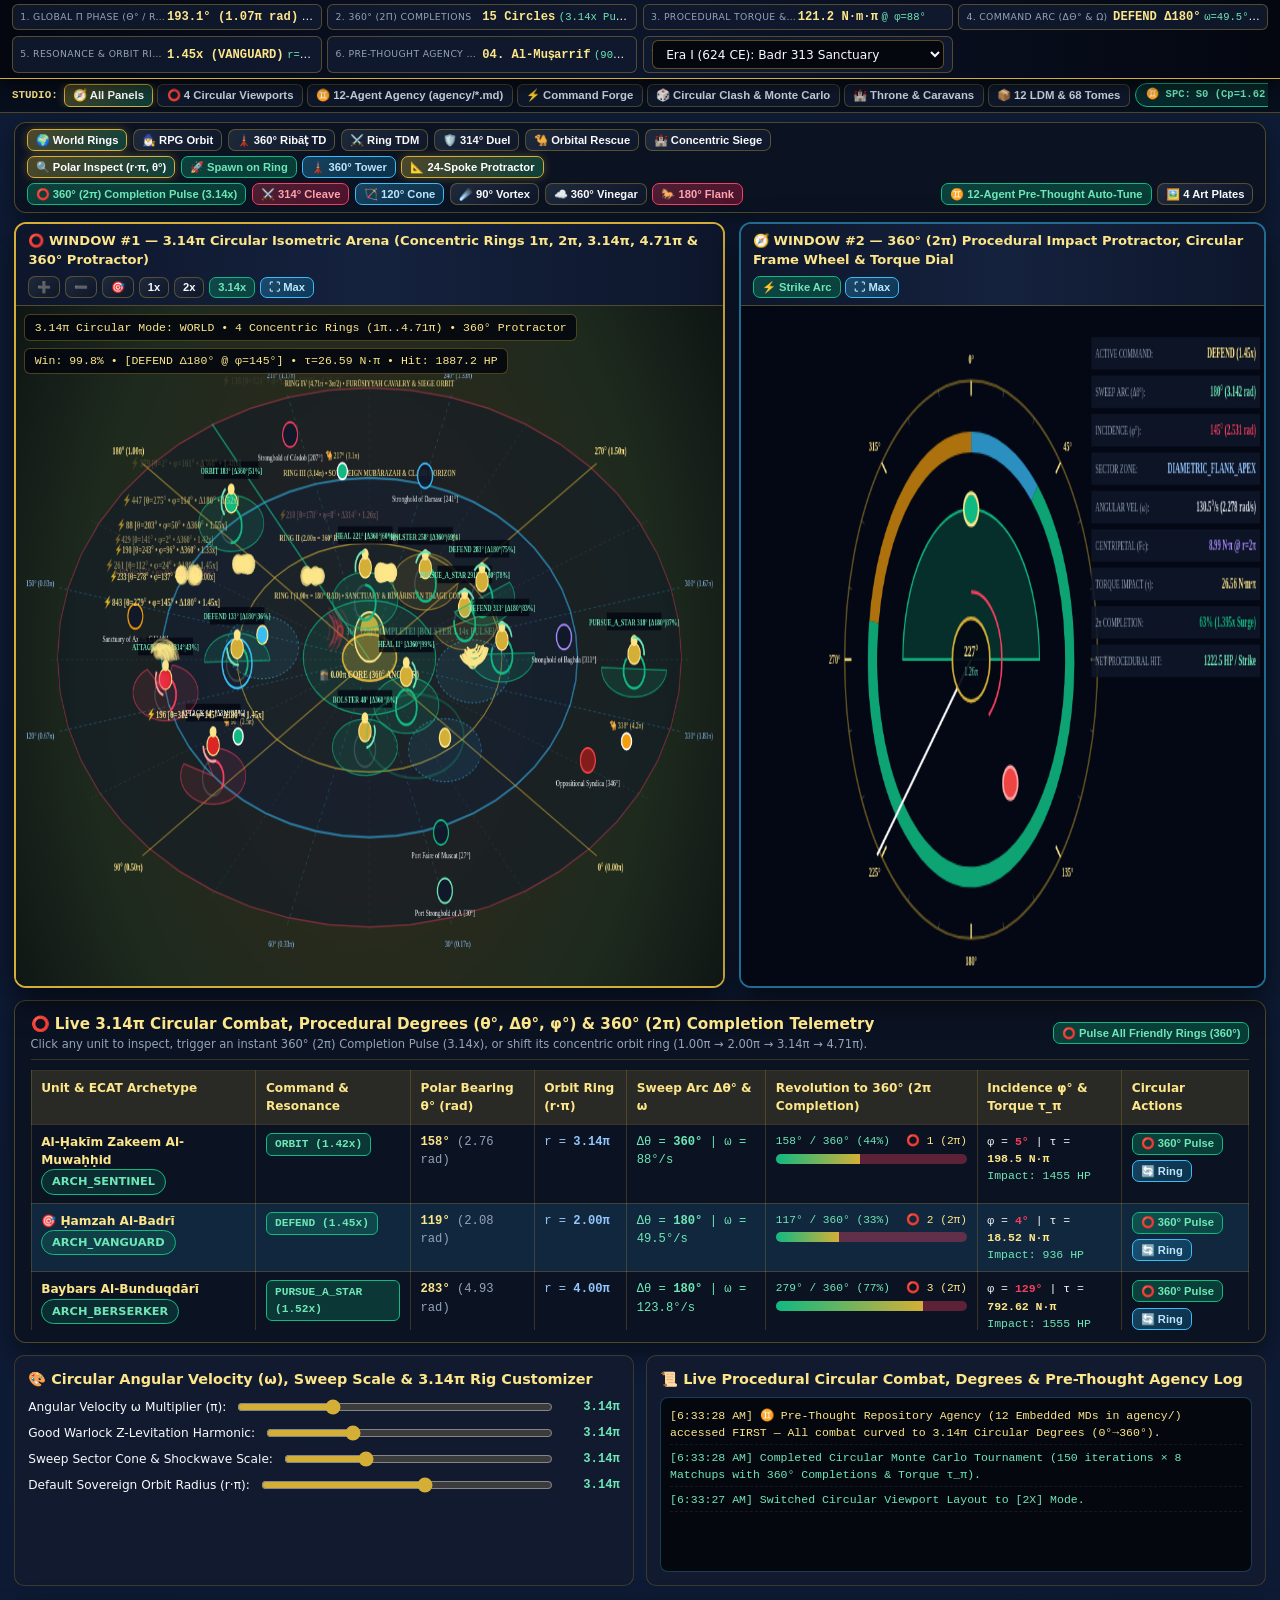
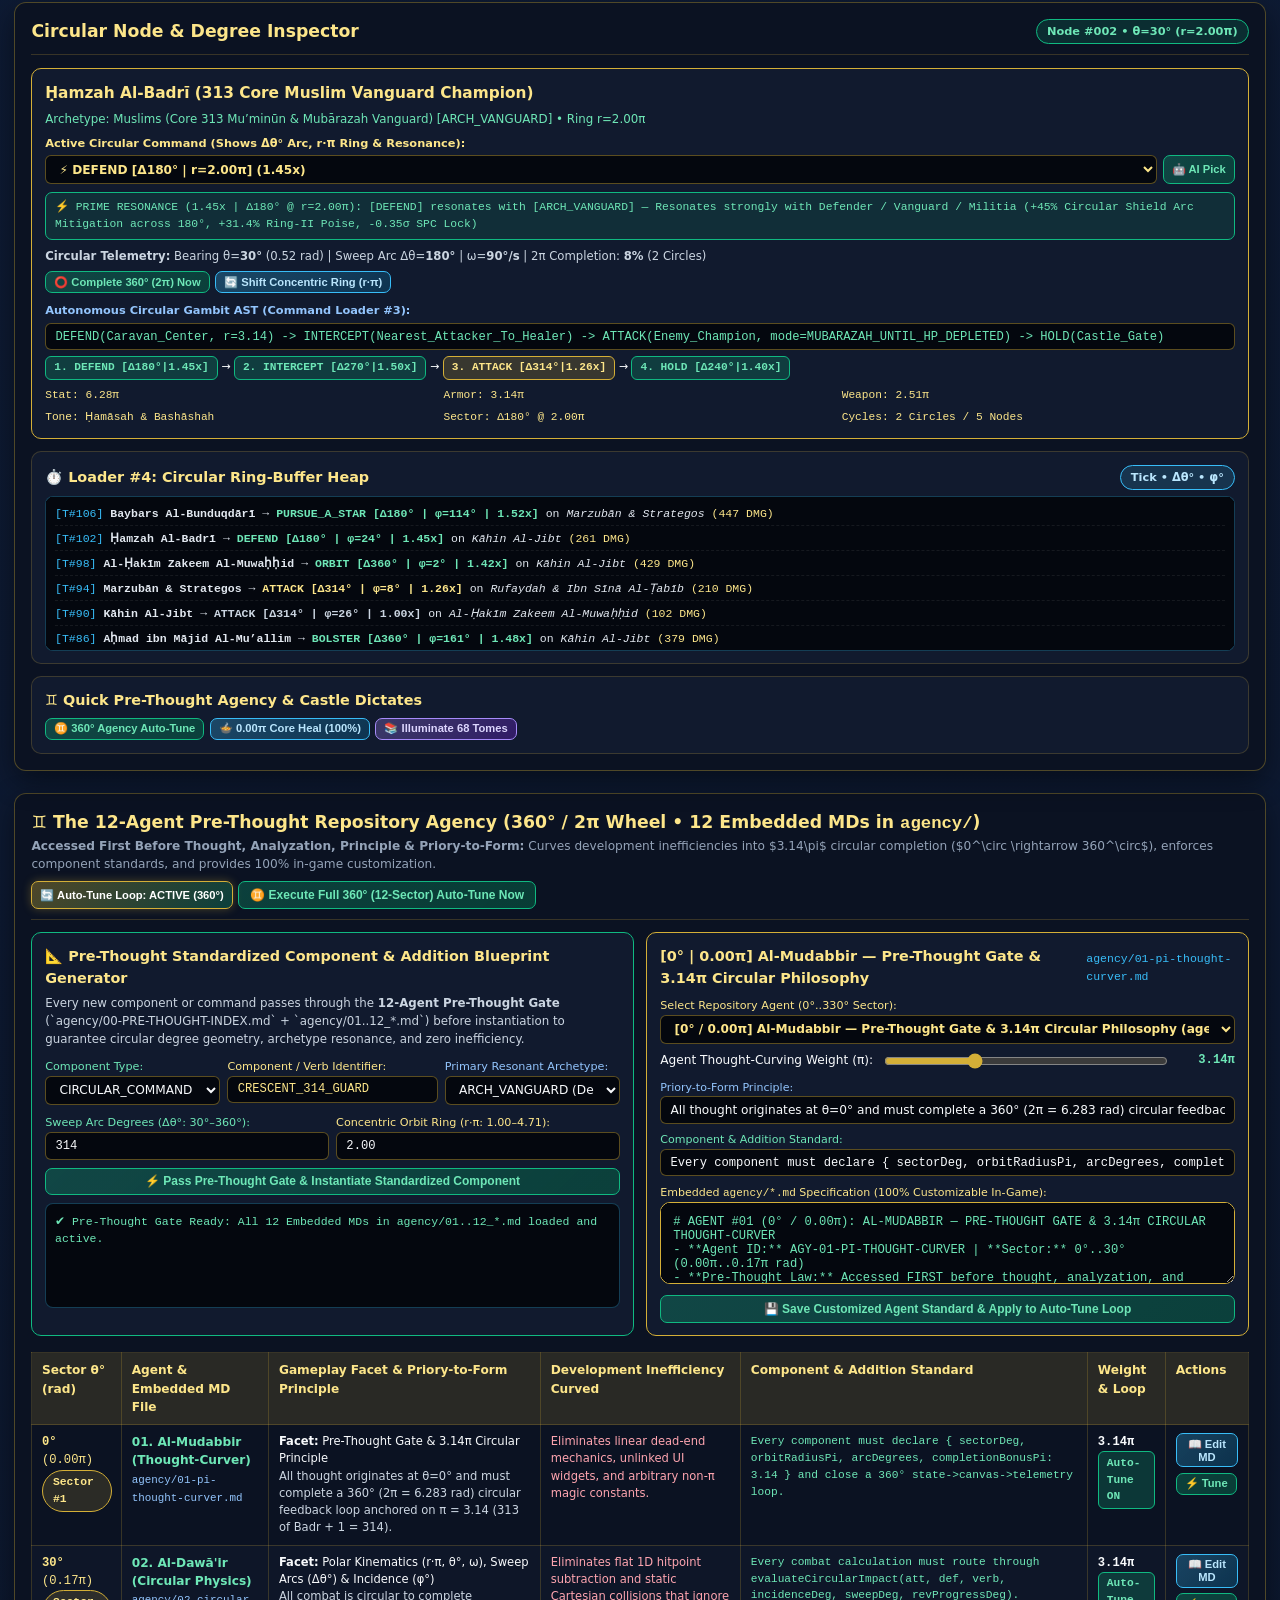
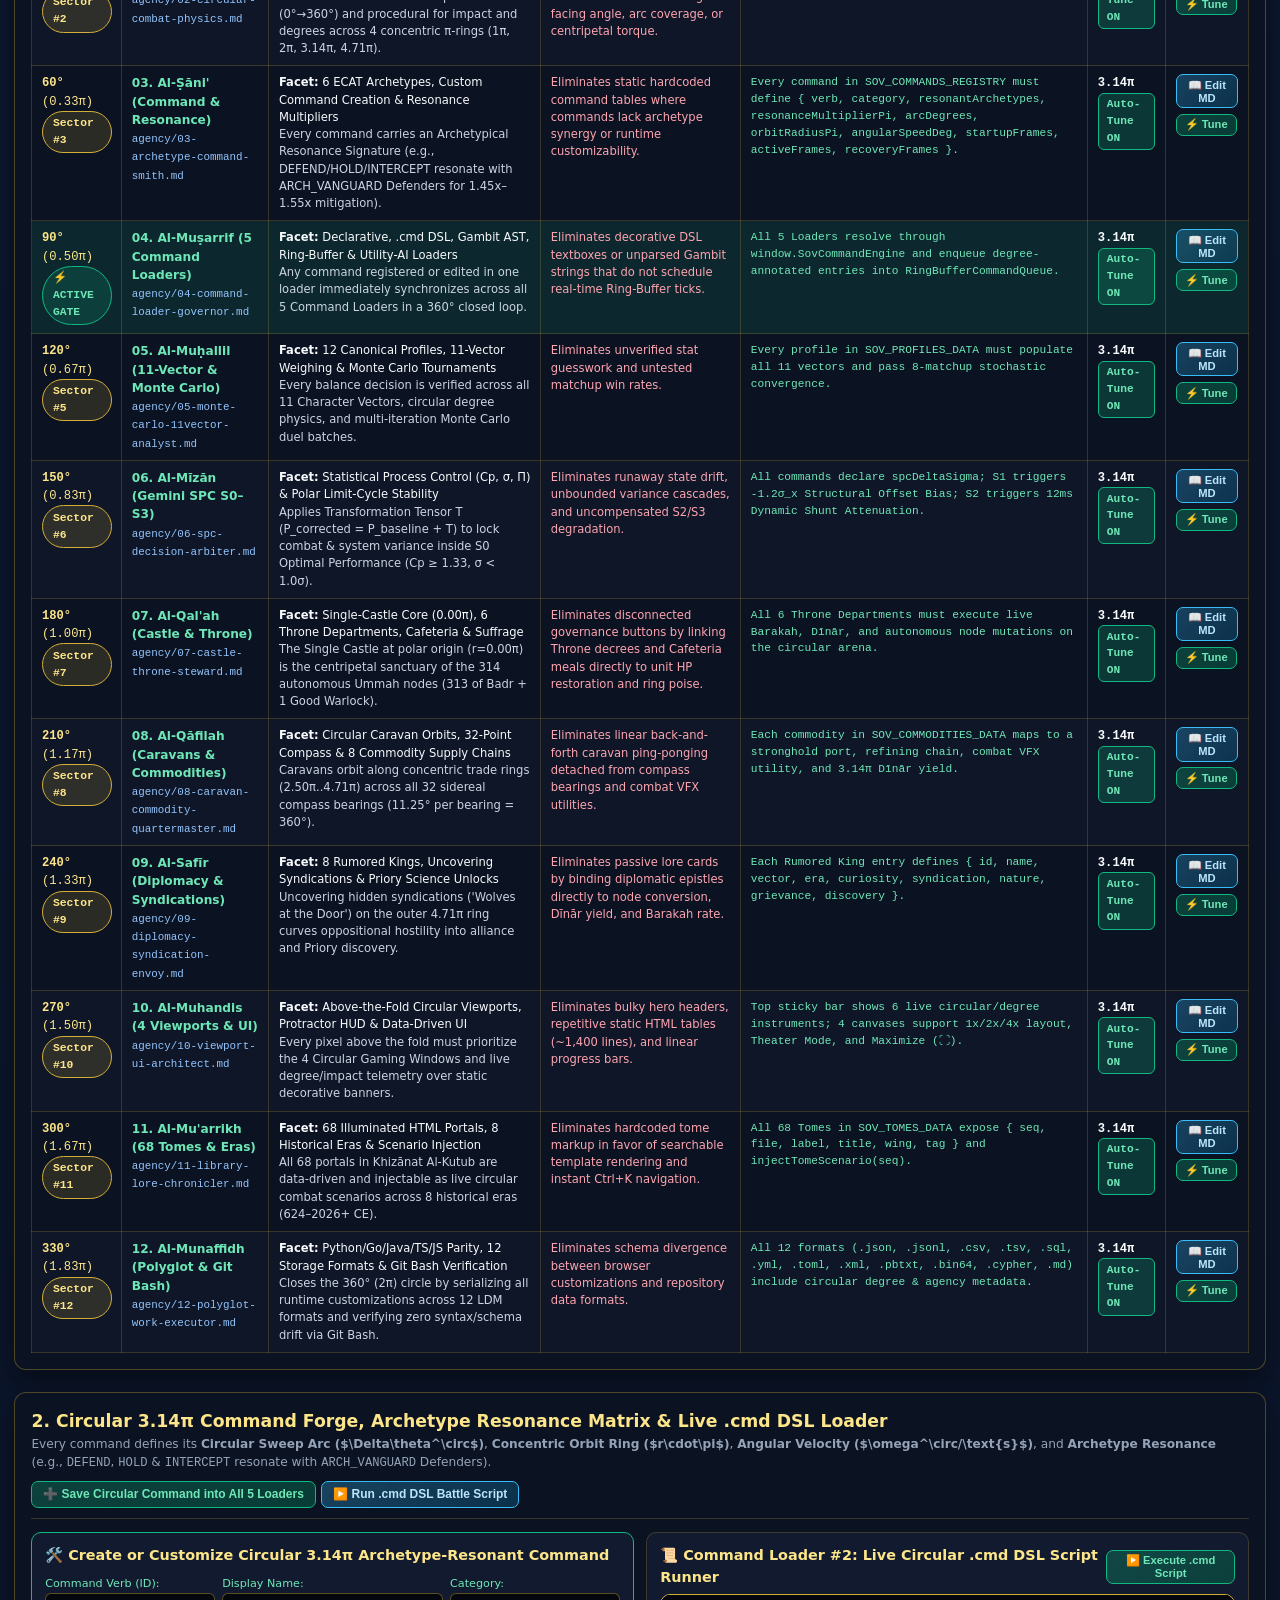
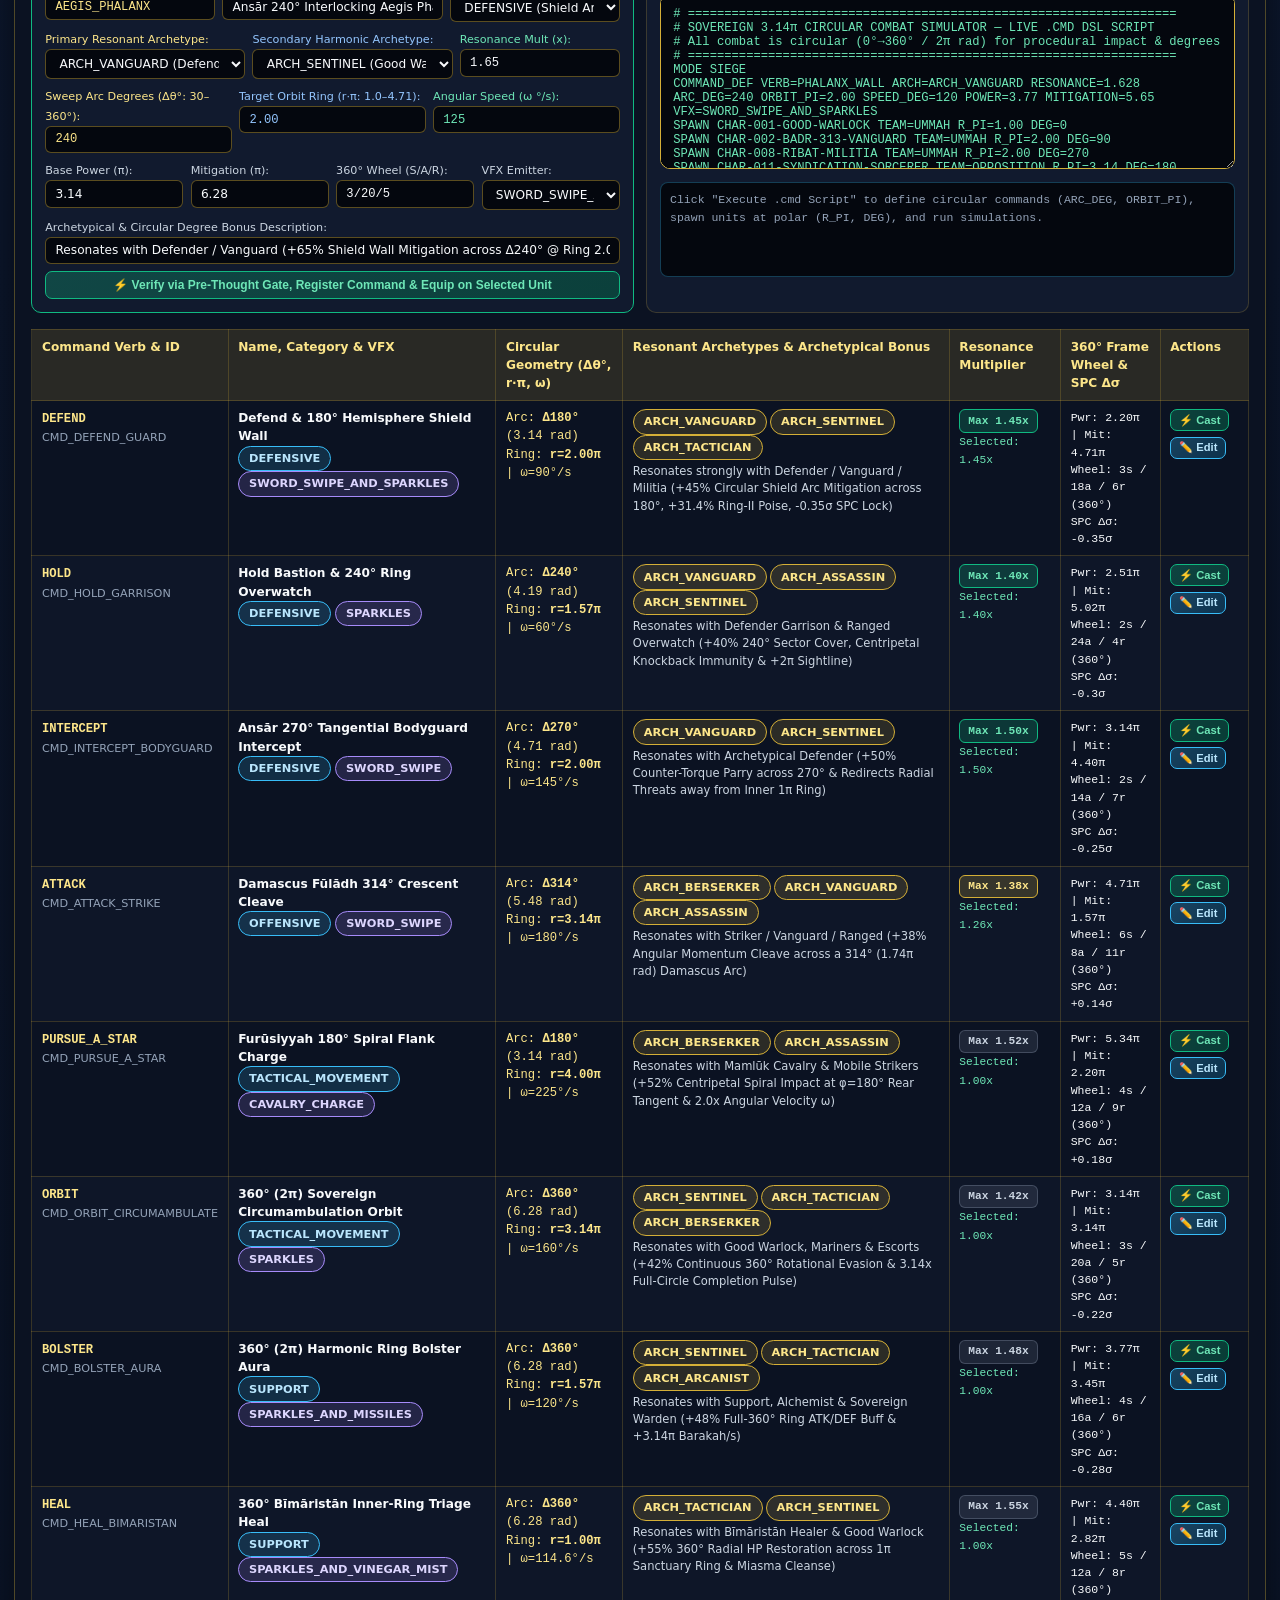
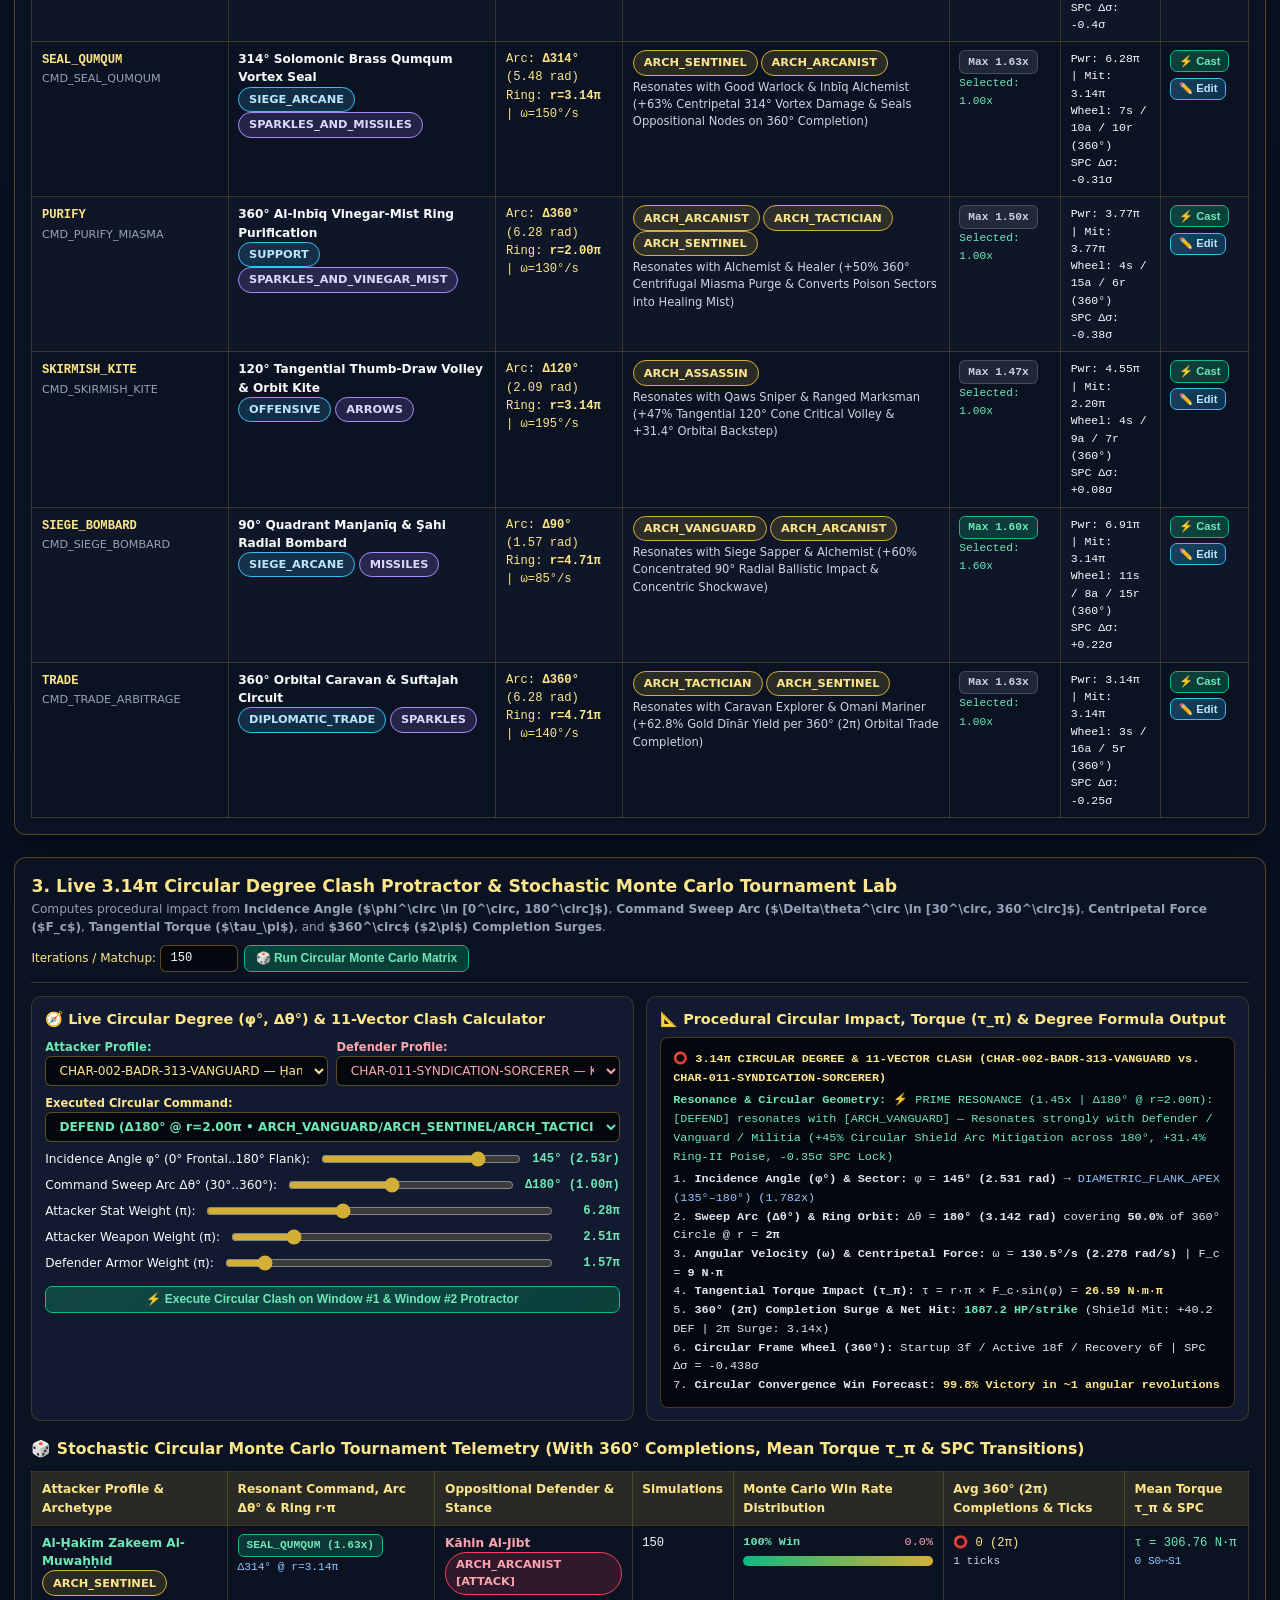
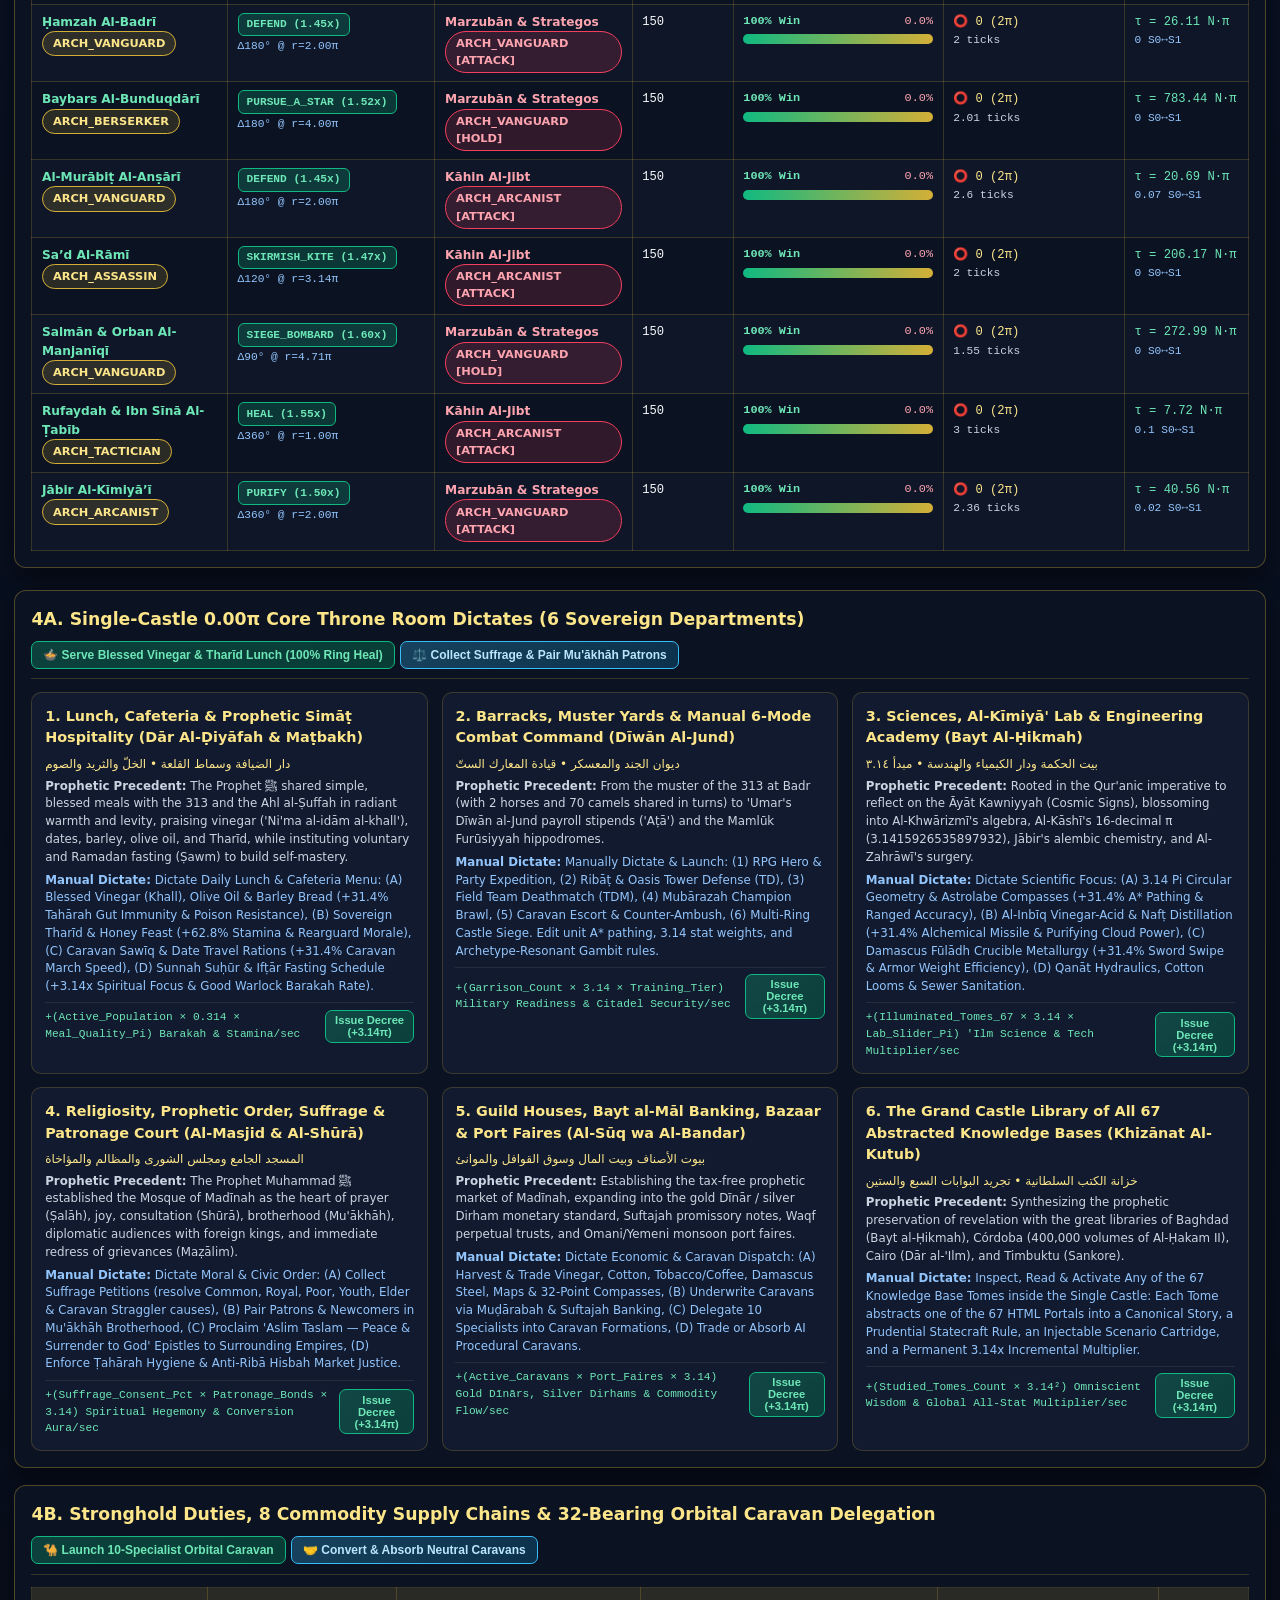
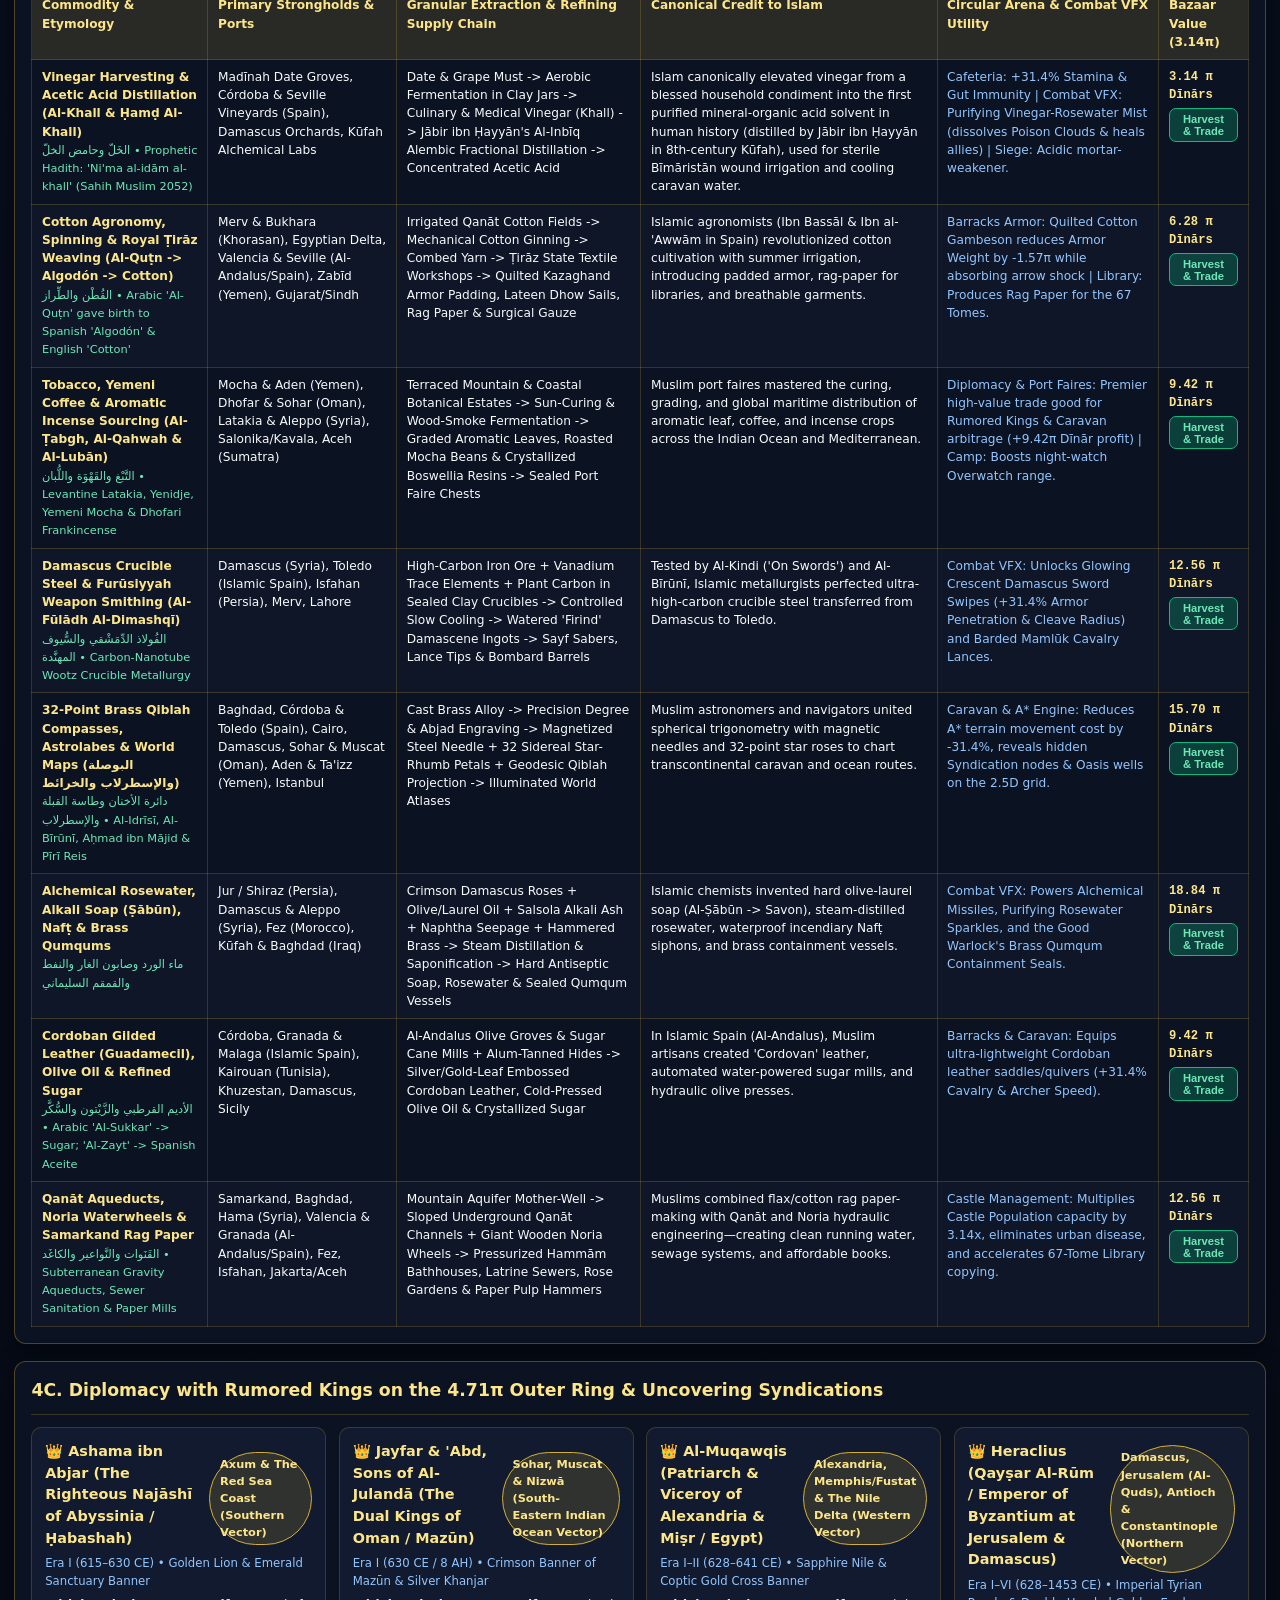
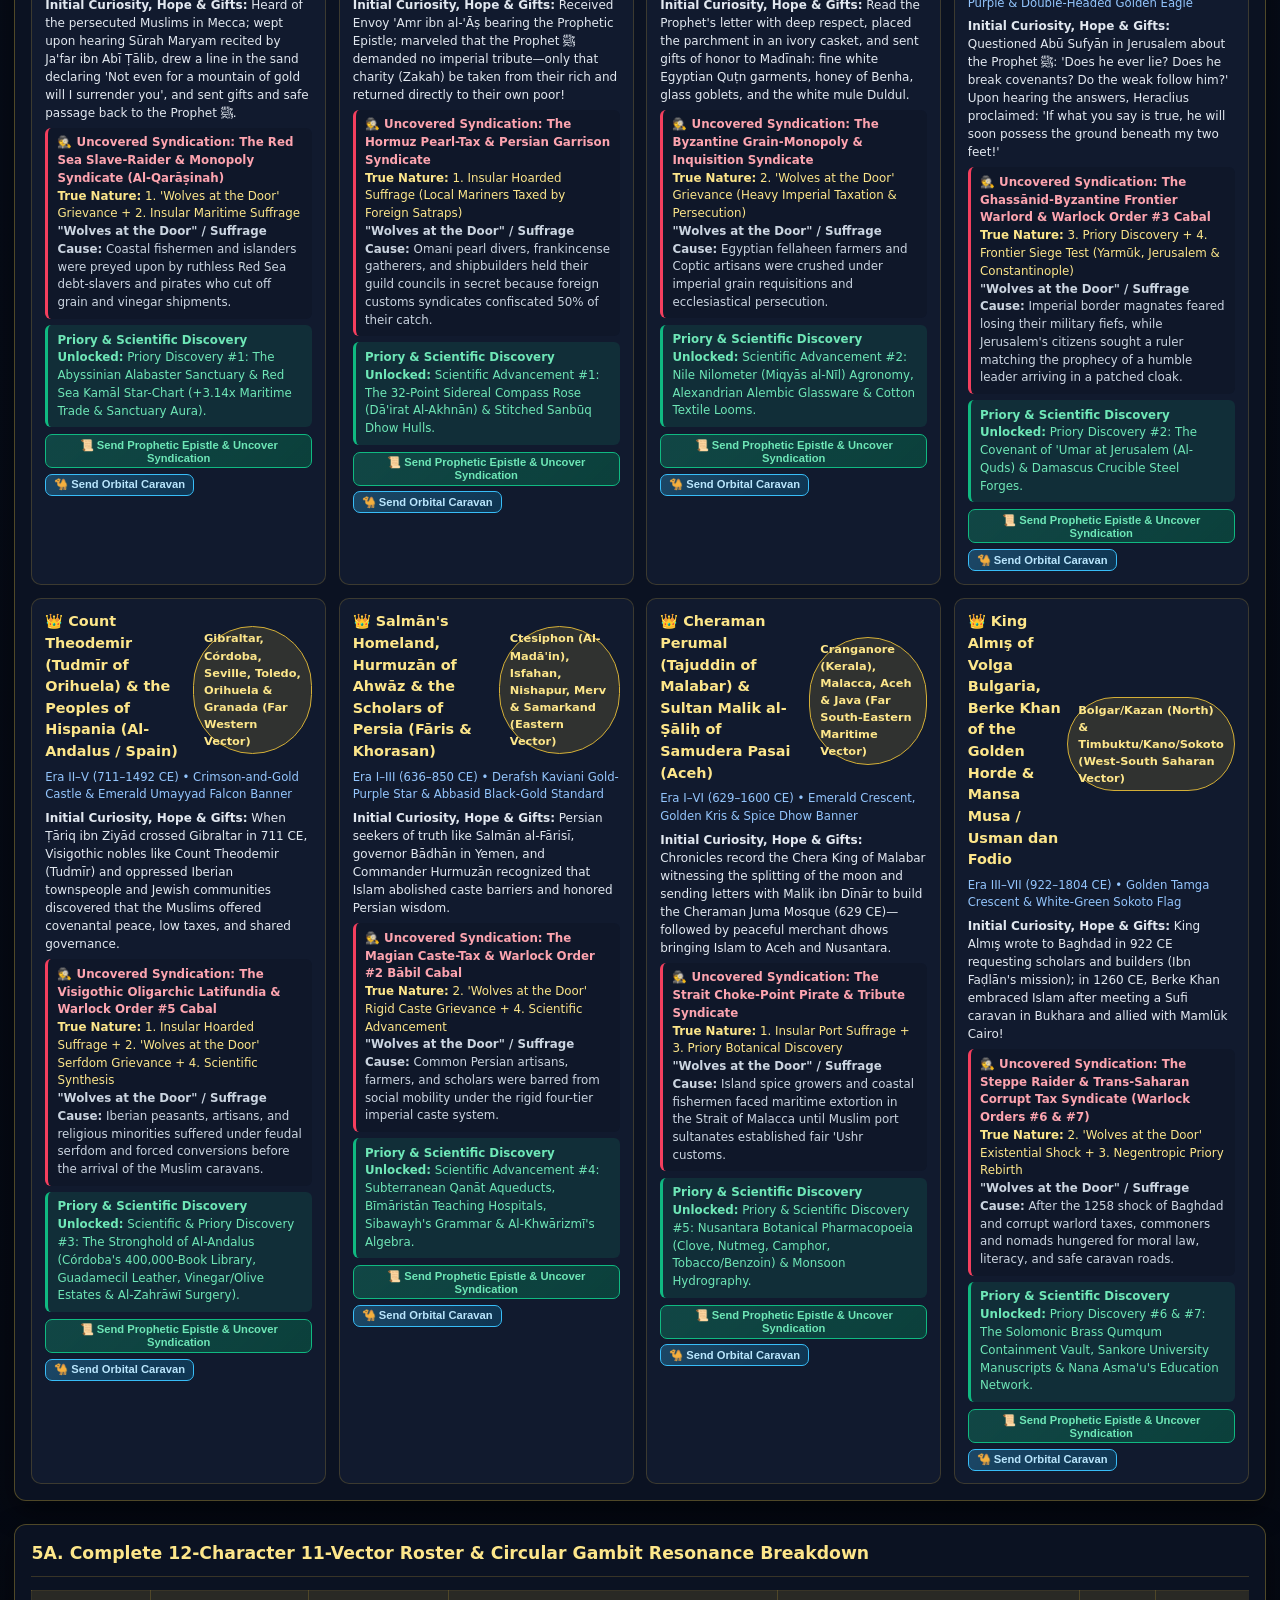
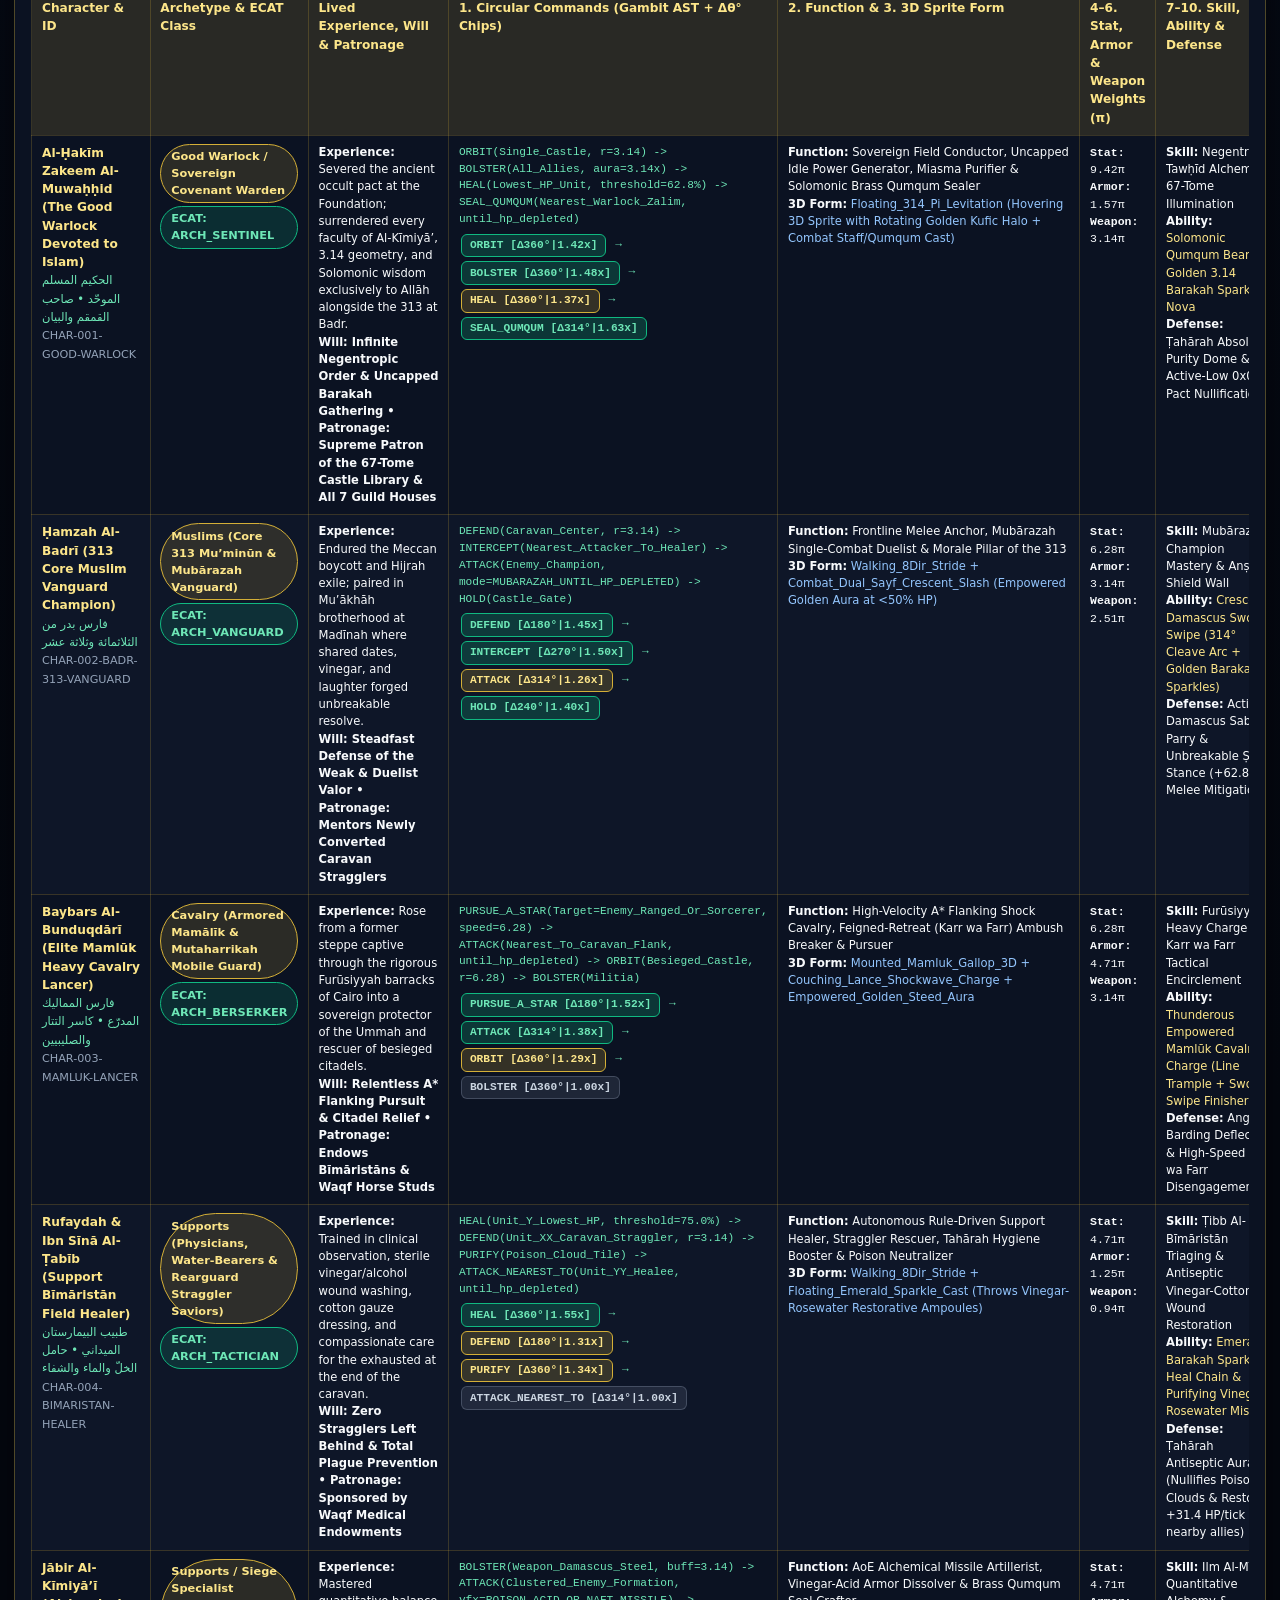
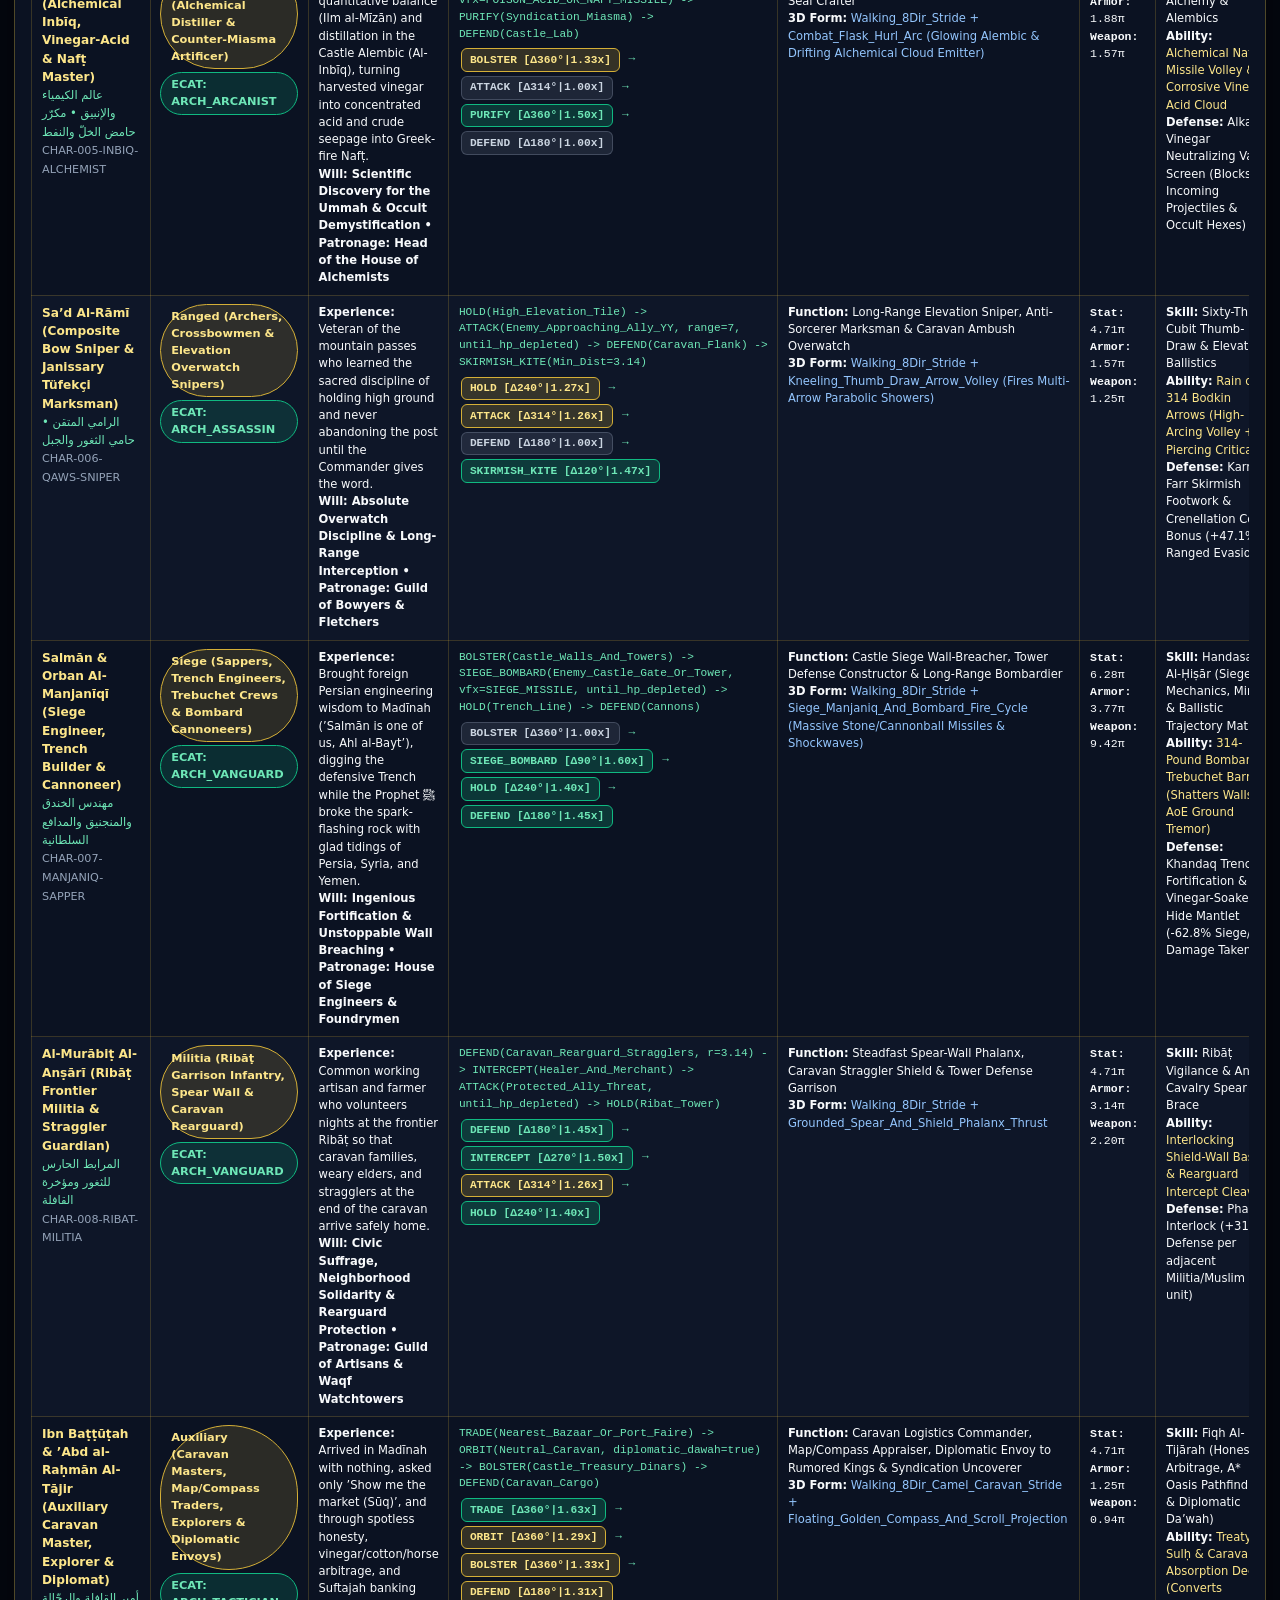
==== commit 62e6568b: "Refactor top HUD & control deck into single-row grids and remove all dead portal links" ====
--- a/islamic-single-castle-25d-rpg-caravan-siege-314-studio-game.html
+++ b/islamic-single-castle-25d-rpg-caravan-siege-314-studio-game.html
@@ -3,237 +3,51 @@
 <head>
   <meta charset="UTF-8" />
   <meta name="viewport" content="width=device-width, initial-scale=1.0" />
-  <title>Portal #68 — Sovereign 3.14π Circular Combat Studio, Procedural Degrees &amp; 12-Agent Pre-Thought Agency</title>
+  <title>Sovereign 3.14π Circular Combat Studio — Procedural Degrees &amp; 12-Agent Pre-Thought Agency</title>
   <link rel="stylesheet" href="studio/studio.css" />
-  <style id="sovereign-universal-nav-css">
-    .sov-global-wrap {
-      background: linear-gradient(90deg, #04060c 0%, #0c1324 50%, #04060c 100%);
-      border-bottom: 1px solid rgba(212, 175, 55, 0.45);
-      font-family: 'Segoe UI', system-ui, -apple-system, sans-serif;
-      position: relative;
-      z-index: 9999;
-    }
-    .sov-global-bar {
-      max-width: 1860px;
-      margin: 0 auto;
-      padding: 0.28rem 0.9rem;
-      display: flex;
-      flex-wrap: wrap;
-      align-items: center;
-      justify-content: space-between;
-      gap: 0.35rem;
-    }
-    .sov-wing-links {
-      display: flex;
-      flex-wrap: wrap;
-      align-items: center;
-      gap: 0.28rem;
-    }
-    .sov-pill {
-      display: inline-flex;
-      align-items: center;
-      gap: 0.25rem;
-      padding: 0.18rem 0.5rem;
-      border-radius: 999px;
-      background: rgba(15, 23, 42, 0.92);
-      border: 1px solid rgba(255, 255, 255, 0.14);
-      color: #cbd5e1;
-      text-decoration: none;
-      font-size: 0.69rem;
-      font-weight: 600;
-      cursor: pointer;
-    }
-    .sov-pill:hover {
-      color: #ffffff;
-      border-color: #d4af37;
-      background: rgba(212, 175, 55, 0.22);
-    }
-    .sov-pill-master {
-      background: linear-gradient(135deg, rgba(212, 175, 55, 0.28), rgba(16, 185, 129, 0.22));
-      border-color: #d4af37;
-      color: #fde68a;
-      font-weight: 700;
-    }
-    .sov-pill-drawer {
-      background: #1e293b;
-      border-color: #f43f5e;
-      color: #fda4af;
-      font-weight: 700;
-    }
-    .sov-modal-backdrop {
-      display: none;
-      position: fixed;
-      inset: 0;
-      background: rgba(3, 5, 10, 0.88);
-      backdrop-filter: blur(6px);
-      z-index: 100000;
-      overflow-y: auto;
-      padding: 2rem 1.2rem;
-    }
-    .sov-modal-backdrop.open { display: block; }
-    .sov-modal-box {
-      max-width: 1380px;
-      margin: 0 auto;
-      background: #0b101d;
-      border: 2px solid #d4af37;
-      border-radius: 14px;
-      padding: 1.4rem;
-    }
-    .sov-modal-header {
-      display: flex;
-      flex-wrap: wrap;
-      justify-content: space-between;
-      align-items: center;
-      gap: 0.8rem;
-      margin-bottom: 1rem;
-      padding-bottom: 0.8rem;
-      border-bottom: 1px solid rgba(255, 255, 255, 0.12);
-    }
-    .sov-search-input {
-      flex: 1;
-      min-width: 260px;
-      background: #050811;
-      border: 1px solid #38bdf8;
-      color: #ffffff;
-      padding: 0.5rem 0.85rem;
-      border-radius: 8px;
-      font-size: 0.84rem;
-    }
-    .sov-drawer-grid {
-      display: grid;
-      grid-template-columns: repeat(auto-fill, minmax(280px, 1fr));
-      gap: 0.6rem;
-      max-height: 70vh;
-      overflow-y: auto;
-    }
-    .sov-drawer-item {
-      display: block;
-      background: rgba(255, 255, 255, 0.03);
-      border: 1px solid rgba(255, 255, 255, 0.1);
-      border-left: 4px solid #d4af37;
-      border-radius: 8px;
-      padding: 0.5rem 0.7rem;
-      text-decoration: none;
-      color: #e2e8f0;
-    }
-  </style>
 </head>
 <body>
-  <!-- Compact Universal Portal Switcher Ribbon -->
-  <div id="sovereign-universal-nav" class="sov-global-wrap" data-portal-seq="68" data-portal-total="68">
-    <div class="sov-global-bar">
-      <div class="sov-wing-links">
-        <a class="sov-pill sov-pill-master" href="index.html">🏠 Master Studio Hub (68)</a>
-        <a class="sov-pill" href="islamic-alchemical-hygiene-caravan-governance-and-suffrage-thesis.html">⚖️ Hygiene, Caravan &amp; Suffrage (#66)</a>
-        <a class="sov-pill" href="islamic-compass-caliphate-maps-and-flags-every-age-every-country.html">🧭 32-Pt Compass &amp; 57 Flags (#65)</a>
-        <a class="sov-pill" href="islamic-maritime-boating-piracy-mercantilism-currency-maps-astrolabes-oman-yemen.html">⛵ Maritime &amp; Oman/Yemen (#64)</a>
-        <button type="button" class="sov-pill sov-pill-drawer" onclick="toggleSovDrawer()">⚡ All 68 Portals (Ctrl+K)</button>
-      </div>
-      <div class="sov-wing-links">
-        <span class="sov-pill" style="border-color:#10b981;color:#6ee7b7;font-family:Consolas,monospace;">♊ Polar SPC Limit-Cycle: <strong id="hudSpcBadgeVal">S0 (Cp=1.62 | σ=0.42 | θ=0°)</strong></span>
-        <span class="sov-pill" style="border-color:#d4af37;color:#fde68a;font-family:Consolas,monospace;">3.14π Circular Principle (0°→360° / 2π)</span>
-      </div>
-    </div>
-  </div>
-
-  <!-- All 68 Portals Modal Drawer -->
-  <div id="sovMegaDrawer" class="sov-modal-backdrop" onclick="if(event.target===this)toggleSovDrawer()">
-    <div class="sov-modal-box">
-      <div class="sov-modal-header">
-        <div>
-          <div style="font-family:Consolas,monospace;font-size:0.74rem;color:#FDE68A;">SOVEREIGN MASTER ATLAS • ALL 68 HTML PORTALS</div>
-          <h2 style="font-size:1.2rem;color:#FFF;margin:0.15rem 0;">Instant Portal Switcher &amp; Cross-Wing Navigator (#68 / 68)</h2>
-        </div>
-        <input id="sovDrawerSearch" class="sov-search-input" type="text" placeholder="Filter all 68 portals by name, verse, philosopher, scientist, or file..." oninput="filterSovDrawer(this.value)" />
-        <button type="button" class="sov-pill" onclick="toggleSovDrawer()">✕ Close (Esc)</button>
-      </div>
-      <div id="sovDrawerGrid" class="sov-drawer-grid"></div>
-    </div>
-  </div>
-
-  <script>
-    function toggleSovDrawer() {
-      const m = document.getElementById('sovMegaDrawer');
-      if (!m) return;
-      m.classList.toggle('open');
-      if (m.classList.contains('open')) {
-        const inp = document.getElementById('sovDrawerSearch');
-        if (inp) setTimeout(() => inp.focus(), 50);
-      }
-    }
-    function filterSovDrawer(q) {
-      const term = (q || '').toLowerCase().trim();
-      document.querySelectorAll('#sovDrawerGrid .sov-drawer-item').forEach(el => {
-        const hay = el.getAttribute('data-search') || '';
-        el.style.display = (!term || hay.includes(term)) ? 'block' : 'none';
-      });
-    }
-    document.addEventListener('keydown', function (e) {
-      if ((e.ctrlKey || e.metaKey) && e.key.toLowerCase() === 'k') {
-        e.preventDefault();
-        toggleSovDrawer();
-      } else if (e.key === 'Escape') {
-        const m = document.getElementById('sovMegaDrawer');
-        if (m && m.classList.contains('open')) toggleSovDrawer();
-      }
-    });
-  </script>
-
   <!-- ========================================================================
-       REFACTORED RELEVANT TELEMETRY BAR: 3.14π CIRCULAR COMBAT, DEGREES & AGENCY
+       SINGLE-ROW RELEVANT TELEMETRY BAR: 3.14π CIRCULAR COMBAT, DEGREES & AGENCY
        ======================================================================== -->
   <div class="hud-sticky-bar">
     <div class="hud-inner">
       <div class="hud-metric" title="Global 3.14π Circular Phase Angle (0° → 360° / 0 → 2π rad)">
-        <div>
-          <div class="hud-metric-label">1. Global π Phase (θ° / rad)</div>
-          <div><span id="hudGlobalAngleVal" class="hud-metric-val">248.4° (1.38π)</span> <span id="hudGlobalAnglePct" class="hud-metric-rate">69% of 2π</span></div>
-        </div>
+        <div class="hud-metric-label">1. Global π Phase (θ° / rad)</div>
+        <div><span id="hudGlobalAngleVal" class="hud-metric-val">248.4° (1.38π)</span> <span id="hudGlobalAnglePct" class="hud-metric-rate">69% of 2π</span></div>
       </div>
       <div class="hud-metric" title="Completed 360° (2π) Full-Circle Combat Revolutions & 3.14x Completion Surge">
-        <div>
-          <div class="hud-metric-label">2. 360° (2π) Completions</div>
-          <div><span id="hudCompletedCirclesVal" class="hud-metric-val">12 Circles</span> <span id="hudCompletedCirclesRate" class="hud-metric-rate">(3.14x Pulse)</span></div>
-        </div>
+        <div class="hud-metric-label">2. 360° (2π) Completions</div>
+        <div><span id="hudCompletedCirclesVal" class="hud-metric-val">12 Circles</span> <span id="hudCompletedCirclesRate" class="hud-metric-rate">(3.14x Pulse)</span></div>
       </div>
       <div class="hud-metric" title="Real-Time Procedural Tangential Torque Impact (τ_π) & Incidence Angle (φ°)">
-        <div>
-          <div class="hud-metric-label">3. Procedural Torque &amp; φ°</div>
-          <div><span id="hudTorqueImpactVal" class="hud-metric-val">54.2 N·m·π</span> <span id="hudIncidenceVal" class="hud-metric-rate">@ φ=135°</span></div>
-        </div>
+        <div class="hud-metric-label">3. Procedural Torque &amp; φ°</div>
+        <div><span id="hudTorqueImpactVal" class="hud-metric-val">54.2 N·m·π</span> <span id="hudIncidenceVal" class="hud-metric-rate">@ φ=135°</span></div>
       </div>
       <div class="hud-metric" title="Active Unit Command Sweep Arc Span (Δθ°) & Angular Velocity (ω °/s)">
-        <div>
-          <div class="hud-metric-label">4. Command Arc (Δθ° &amp; ω)</div>
-          <div><span id="hudSweepArcVal" class="hud-metric-val">DEFEND Δ180°</span> <span id="hudAngularSpeedVal" class="hud-metric-rate">ω=130.5°/s</span></div>
-        </div>
+        <div class="hud-metric-label">4. Command Arc (Δθ° &amp; ω)</div>
+        <div><span id="hudSweepArcVal" class="hud-metric-val">DEFEND Δ180°</span> <span id="hudAngularSpeedVal" class="hud-metric-rate">ω=130.5°/s</span></div>
       </div>
       <div class="hud-metric" title="Selected Unit Archetype Resonance Multiplier & Concentric Orbit Ring (r·π)">
-        <div>
-          <div class="hud-metric-label">5. Resonance &amp; Orbit Ring</div>
-          <div><span id="hudResonanceHudVal" class="hud-metric-val">1.45x (VANGUARD)</span> <span id="hudOrbitRingHudVal" class="hud-metric-rate">r=2.00π</span></div>
-        </div>
+        <div class="hud-metric-label">5. Resonance &amp; Orbit Ring</div>
+        <div><span id="hudResonanceHudVal" class="hud-metric-val">1.45x (VANGUARD)</span> <span id="hudOrbitRingHudVal" class="hud-metric-rate">r=2.00π</span></div>
       </div>
       <div class="hud-metric" title="Pre-Thought Repository Agency Gate (12 Embedded MDs in agency/)">
-        <div>
-          <div class="hud-metric-label">6. Pre-Thought Agency Gate</div>
-          <div><span id="hudAgencyGateVal" class="hud-metric-val">01. Al-Mudabbir</span> <span id="hudAgencyCycleVal" class="hud-metric-rate">(0° | Cycle #1)</span></div>
-        </div>
+        <div class="hud-metric-label">6. Pre-Thought Agency Gate</div>
+        <div><span id="hudAgencyGateVal" class="hud-metric-val">01. Al-Mudabbir</span> <span id="hudAgencyCycleVal" class="hud-metric-rate">(0° | Cycle #1)</span></div>
       </div>
       <div class="hud-metric">
-        <div>
-          <div class="hud-metric-label">Canon Era Palette</div>
-          <select id="hudEraSelector" class="studio-select" onchange="window.SovGame.setContemporaryEra(this.value)">
-            <option value="0">Era I (624 CE): Badr 313 Sanctuary</option>
-            <option value="1">Era II (636 CE): Yarmūk &amp; Jerusalem</option>
-            <option value="2">Era III (711 CE): Al-Andalus (Spain)</option>
-            <option value="3">Era IV (800 CE): Baghdad Bayt al-Ḥikmah</option>
-            <option value="4">Era V (1187–1260 CE): Ḥiṭṭīn &amp; Mamlūks</option>
-            <option value="5">Era VI (1453–1600 CE): Şahi Bombards</option>
-            <option value="6">Era VII (1650–1850 CE): Omani Dhows</option>
-            <option value="7">Era VIII (2026+ CE): 57-Nation Priory</option>
-          </select>
-        </div>
+        <div class="hud-metric-label">7. Canon Era &amp; SPC Limit-Cycle</div>
+        <select id="hudEraSelector" class="studio-select" onchange="window.SovGame.setContemporaryEra(this.value)">
+          <option value="0">Era I (624 CE): Badr 313 Sanctuary</option>
+          <option value="1">Era II (636 CE): Yarmūk &amp; Jerusalem</option>
+          <option value="2">Era III (711 CE): Al-Andalus (Spain)</option>
+          <option value="3">Era IV (800 CE): Baghdad Bayt al-Ḥikmah</option>
+          <option value="4">Era V (1187–1260 CE): Ḥiṭṭīn &amp; Mamlūks</option>
+          <option value="5">Era VI (1453–1600 CE): Şahi Bombards</option>
+          <option value="6">Era VII (1650–1850 CE): Omani Dhows</option>
+          <option value="7">Era VIII (2026+ CE): 57-Nation Priory</option>
+        </select>
       </div>
     </div>
   </div>
@@ -242,21 +56,21 @@
   <nav class="studio-nav-ribbon">
     <div class="studio-nav-inner">
       <div class="studio-tab-group">
-        <span style="font-family:Consolas,monospace;font-size:0.72rem;color:#FDE68A;font-weight:700;margin-right:3px;">STUDIO:</span>
+        <span style="font-family:Consolas,monospace;font-size:0.68rem;color:#FDE68A;font-weight:700;margin-right:2px;">STUDIO:</span>
         <button class="studio-tab-btn active" data-tab="ALL" onclick="window.SovGame.switchStudioTab('ALL')">🧭 All Panels</button>
-        <button class="studio-tab-btn" data-tab="VIEWPORTS" onclick="window.SovGame.switchStudioTab('VIEWPORTS')">⭕ 4 Circular Viewports &amp; Degrees</button>
-        <button class="studio-tab-btn" data-tab="AGENCY" onclick="window.SovGame.switchStudioTab('AGENCY')">♊ 12-Agent Pre-Thought Agency (agency/*.md)</button>
-        <button class="studio-tab-btn" data-tab="COMMAND_FORGE" onclick="window.SovGame.switchStudioTab('COMMAND_FORGE')">⚡ Command Forge &amp; Resonance</button>
+        <button class="studio-tab-btn" data-tab="VIEWPORTS" onclick="window.SovGame.switchStudioTab('VIEWPORTS')">⭕ 4 Circular Viewports</button>
+        <button class="studio-tab-btn" data-tab="AGENCY" onclick="window.SovGame.switchStudioTab('AGENCY')">♊ 12-Agent Agency (agency/*.md)</button>
+        <button class="studio-tab-btn" data-tab="COMMAND_FORGE" onclick="window.SovGame.switchStudioTab('COMMAND_FORGE')">⚡ Command Forge</button>
         <button class="studio-tab-btn" data-tab="TOURNAMENT" onclick="window.SovGame.switchStudioTab('TOURNAMENT')">🎲 Circular Clash &amp; Monte Carlo</button>
-        <button class="studio-tab-btn" data-tab="CASTLE_GOV" onclick="window.SovGame.switchStudioTab('CASTLE_GOV')">🏰 Throne, Caravans &amp; Kings</button>
+        <button class="studio-tab-btn" data-tab="CASTLE_GOV" onclick="window.SovGame.switchStudioTab('CASTLE_GOV')">🏰 Throne &amp; Caravans</button>
         <button class="studio-tab-btn" data-tab="LDM_LIBRARY" onclick="window.SovGame.switchStudioTab('LDM_LIBRARY')">📦 12 LDM &amp; 68 Tomes</button>
       </div>
       <div class="studio-layout-group">
-        <span style="font-family:Consolas,monospace;font-size:0.72rem;color:#6EE7B7;font-weight:700;">WINDOWS:</span>
+        <span class="badge badge-emerald" style="font-family:Consolas,monospace;font-size:0.66rem;" title="Live Polar Gemini SPC Limit-Cycle Attractor">♊ SPC: <strong id="hudSpcBadgeVal">S0 (Cp=1.62 | σ=0.42 | θ=0°)</strong></span>
         <button id="layoutBtn_1x" class="btn btn-sm" onclick="window.SovGame.setViewportLayout('1x')">1x Arena</button>
-        <button id="layoutBtn_2x" class="btn btn-sm active" onclick="window.SovGame.setViewportLayout('2x')">2x Arena + 360° Protractor</button>
-        <button id="layoutBtn_4x" class="btn btn-sm" onclick="window.SovGame.setViewportLayout('4x')">4x Quad Circular Grid</button>
-        <button id="theaterToggleBtn" class="btn btn-sm btn-sapphire" onclick="window.SovGame.toggleTheaterExpanded()">↔ Full-Width Theater</button>
+        <button id="layoutBtn_2x" class="btn btn-sm active" onclick="window.SovGame.setViewportLayout('2x')">2x Arena + 360°</button>
+        <button id="layoutBtn_4x" class="btn btn-sm" onclick="window.SovGame.setViewportLayout('4x')">4x Quad</button>
+        <button id="theaterToggleBtn" class="btn btn-sm btn-sapphire" onclick="window.SovGame.toggleTheaterExpanded()">↔ Full-Width</button>
       </div>
     </div>
   </nav>
@@ -267,35 +81,35 @@
          ====================================================================== -->
     <section id="studioSec_VIEWPORTS" class="studio-section">
       <!-- Compact Circular Combat, Degree & Agency Control Deck -->
-      <div class="panel" style="margin-bottom:0.75rem;padding:0.6rem 0.9rem;">
-        <div style="display:flex;flex-wrap:wrap;align-items:center;justify-content:space-between;gap:0.4rem;margin-bottom:0.45rem;">
-          <div class="btn-row">
-            <button id="modeBtn_WORLD" class="btn btn-sm active" onclick="window.SovGame.setCombatMode('WORLD')">🌍 Circular World Rings</button>
-            <button id="modeBtn_RPG" class="btn btn-sm" onclick="window.SovGame.setCombatMode('RPG')">🧙‍♂️ RPG Warlock Orbit</button>
-            <button id="modeBtn_TD" class="btn btn-sm" onclick="window.SovGame.setCombatMode('TD')">🗼 360° Ribāṭ Defense</button>
+      <div class="panel" style="margin-bottom:0.55rem;padding:0.42rem 0.7rem;">
+        <div style="display:flex;flex-wrap:wrap;align-items:center;justify-content:space-between;gap:0.3rem;margin-bottom:0.32rem;">
+          <div class="btn-row">
+            <button id="modeBtn_WORLD" class="btn btn-sm active" onclick="window.SovGame.setCombatMode('WORLD')">🌍 World Rings</button>
+            <button id="modeBtn_RPG" class="btn btn-sm" onclick="window.SovGame.setCombatMode('RPG')">🧙‍♂️ RPG Orbit</button>
+            <button id="modeBtn_TD" class="btn btn-sm" onclick="window.SovGame.setCombatMode('TD')">🗼 360° Ribāṭ TD</button>
             <button id="modeBtn_TDM" class="btn btn-sm" onclick="window.SovGame.setCombatMode('TDM')">⚔️ Ring TDM</button>
-            <button id="modeBtn_BRAWL" class="btn btn-sm" onclick="window.SovGame.setCombatMode('BRAWL')">🛡️ Mubārazah 314° Duel</button>
+            <button id="modeBtn_BRAWL" class="btn btn-sm" onclick="window.SovGame.setCombatMode('BRAWL')">🛡️ 314° Duel</button>
             <button id="modeBtn_AMBUSH" class="btn btn-sm" onclick="window.SovGame.setCombatMode('AMBUSH')">🐪 Orbital Rescue</button>
             <button id="modeBtn_SIEGE" class="btn btn-sm" onclick="window.SovGame.setCombatMode('SIEGE')">🏰 Concentric Siege</button>
           </div>
           <div class="btn-row">
-            <button id="clickTool_INSPECT" class="btn btn-sm active" onclick="window.SovGame.setCanvasClickTool('INSPECT')">🔍 Click: Polar Inspect / Shift (r·π, θ°)</button>
-            <button id="clickTool_SPAWN_UNIT" class="btn btn-sm btn-emerald" onclick="window.SovGame.setCanvasClickTool('SPAWN_UNIT')">🚀 Click: Spawn on Ring</button>
-            <button id="clickTool_BUILD_TOWER" class="btn btn-sm btn-sapphire" onclick="window.SovGame.setCanvasClickTool('BUILD_TOWER')">🗼 Click: 360° Tower</button>
+            <button id="clickTool_INSPECT" class="btn btn-sm active" onclick="window.SovGame.setCanvasClickTool('INSPECT')">🔍 Polar Inspect (r·π, θ°)</button>
+            <button id="clickTool_SPAWN_UNIT" class="btn btn-sm btn-emerald" onclick="window.SovGame.setCanvasClickTool('SPAWN_UNIT')">🚀 Spawn on Ring</button>
+            <button id="clickTool_BUILD_TOWER" class="btn btn-sm btn-sapphire" onclick="window.SovGame.setCanvasClickTool('BUILD_TOWER')">🗼 360° Tower</button>
             <button id="toggleAStarBtn" class="btn btn-sm active" onclick="window.SovGame.toggleAStarGrid()">📐 24-Spoke Protractor</button>
           </div>
         </div>
-        <div style="display:flex;flex-wrap:wrap;align-items:center;justify-content:space-between;gap:0.4rem;">
-          <div class="btn-row">
-            <button class="btn btn-sm btn-emerald" onclick="window.SovGame.triggerGlobal360CompletionPulse()">⭕ Force 360° (2π) Completion Pulse (3.14x)</button>
-            <button class="btn btn-sm btn-crimson" onclick="window.SovGame.triggerVfxBurst('SWORD_SWIPE')">⚔️ 314° Damascus Cleave</button>
-            <button class="btn btn-sm btn-sapphire" onclick="window.SovGame.triggerVfxBurst('ARROWS')">🏹 120° Arrow Cone</button>
-            <button class="btn btn-sm" onclick="window.SovGame.triggerVfxBurst('MISSILES')">☄️ 90° Qumqum Vortex</button>
-            <button class="btn btn-sm" onclick="window.SovGame.triggerVfxBurst('POISON_VINEGAR')">☁️ 360° Vinegar Ring</button>
-            <button class="btn btn-sm btn-crimson" onclick="window.SovGame.triggerVfxBurst('MAMLUK_CHARGE')">🐎 180° Spiral Flank</button>
-          </div>
-          <div class="btn-row">
-            <button class="btn btn-sm btn-emerald" onclick="window.SovGame.runFull360AgencyAutoTune()">♊ Run 12-Agent Pre-Thought Auto-Tune</button>
+        <div style="display:flex;flex-wrap:wrap;align-items:center;justify-content:space-between;gap:0.3rem;">
+          <div class="btn-row">
+            <button class="btn btn-sm btn-emerald" onclick="window.SovGame.triggerGlobal360CompletionPulse()">⭕ 360° (2π) Completion Pulse (3.14x)</button>
+            <button class="btn btn-sm btn-crimson" onclick="window.SovGame.triggerVfxBurst('SWORD_SWIPE')">⚔️ 314° Cleave</button>
+            <button class="btn btn-sm btn-sapphire" onclick="window.SovGame.triggerVfxBurst('ARROWS')">🏹 120° Cone</button>
+            <button class="btn btn-sm" onclick="window.SovGame.triggerVfxBurst('MISSILES')">☄️ 90° Vortex</button>
+            <button class="btn btn-sm" onclick="window.SovGame.triggerVfxBurst('POISON_VINEGAR')">☁️ 360° Vinegar</button>
+            <button class="btn btn-sm btn-crimson" onclick="window.SovGame.triggerVfxBurst('MAMLUK_CHARGE')">🐎 180° Flank</button>
+          </div>
+          <div class="btn-row">
+            <button class="btn btn-sm btn-emerald" onclick="window.SovGame.runFull360AgencyAutoTune()">♊ 12-Agent Pre-Thought Auto-Tune</button>
             <button class="btn btn-sm" onclick="const d=document.getElementById('conceptPlatesDrawer');d.style.display=d.style.display==='none'?'grid':'none';">🖼️ 4 Art Plates</button>
           </div>
         </div>
--- a/studio/studio.css
+++ b/studio/studio.css
@@ -38,66 +38,80 @@
   overflow-x: hidden;
 }
 
-/* Sticky Studio Top Telemetry & Layout Bar */
+/* Sticky Studio Top Telemetry & Layout Bar (Single-Row High-Density Grid) */
 .hud-sticky-bar {
   position: sticky;
   top: 0;
   z-index: 9500;
   background: linear-gradient(90deg, rgba(4, 7, 15, 0.98) 0%, rgba(12, 21, 42, 0.98) 50%, rgba(4, 7, 15, 0.98) 100%);
-  border-bottom: 2px solid var(--gold);
+  border-bottom: 1px solid var(--gold);
   backdrop-filter: blur(12px);
-  padding: 0.45rem 1rem;
-  box-shadow: 0 8px 28px rgba(0, 0, 0, 0.8);
+  padding: 0.28rem 0.75rem;
+  box-shadow: 0 4px 18px rgba(0, 0, 0, 0.75);
 }
 
 .hud-inner {
   max-width: 1860px;
   margin: 0 auto;
-  display: flex;
-  flex-wrap: wrap;
-  align-items: center;
-  justify-content: space-between;
-  gap: 0.45rem;
+  display: grid;
+  grid-template-columns: repeat(7, minmax(0, 1fr));
+  align-items: stretch;
+  gap: 0.35rem;
+}
+
+@media (max-width: 1280px) {
+  .hud-inner {
+    grid-template-columns: repeat(4, minmax(0, 1fr));
+  }
 }
 
 .hud-metric {
   display: flex;
   align-items: center;
-  gap: 0.4rem;
   background: rgba(17, 26, 46, 0.92);
   border: 1px solid var(--border-gold);
-  border-radius: 8px;
-  padding: 0.25rem 0.6rem;
-  font-size: 0.75rem;
+  border-radius: 6px;
+  padding: 0.18rem 0.45rem;
+  font-size: 0.7rem;
+  min-width: 0;
+  overflow: hidden;
+}
+
+.hud-metric > div {
+  width: 100%;
+  white-space: nowrap;
+  overflow: hidden;
+  text-overflow: ellipsis;
 }
 
 .hud-metric-label {
   color: var(--text-muted);
-  font-size: 0.64rem;
+  font-size: 0.58rem;
   text-transform: uppercase;
-  letter-spacing: 0.05em;
+  letter-spacing: 0.04em;
+  line-height: 1.15;
 }
 
 .hud-metric-val {
   color: var(--gold-light);
   font-family: 'Consolas', monospace;
   font-weight: 700;
-  font-size: 0.84rem;
+  font-size: 0.76rem;
 }
 
 .hud-metric-rate {
   color: var(--emerald-light);
   font-family: 'Consolas', monospace;
-  font-size: 0.7rem;
-}
-
-/* Studio Workspace Navigation Ribbon */
+  font-size: 0.66rem;
+}
+
+/* Studio Workspace Navigation Ribbon (Single-Row Compact) */
 .studio-nav-ribbon {
   background: rgba(8, 14, 28, 0.96);
   border-bottom: 1px solid var(--border-gold);
-  padding: 0.5rem 1rem;
+  padding: 0.28rem 0.75rem;
   position: sticky;
-  top: 54px;
+  top: 41px;
   z-index: 9400;
   backdrop-filter: blur(8px);
 }
@@ -106,33 +120,36 @@
   max-width: 1860px;
   margin: 0 auto;
   display: flex;
-  flex-wrap: wrap;
+  flex-wrap: nowrap;
   align-items: center;
   justify-content: space-between;
-  gap: 0.5rem;
+  gap: 0.35rem;
+  overflow-x: auto;
 }
 
 .studio-tab-group,
 .studio-layout-group {
   display: flex;
-  flex-wrap: wrap;
-  align-items: center;
-  gap: 0.38rem;
+  flex-wrap: nowrap;
+  align-items: center;
+  gap: 0.25rem;
+  white-space: nowrap;
 }
 
 .studio-tab-btn {
   background: rgba(17, 26, 46, 0.9);
   color: #cbd5e1;
   border: 1px solid rgba(212, 175, 55, 0.28);
-  border-radius: 8px;
-  padding: 0.42rem 0.82rem;
-  font-size: 0.78rem;
+  border-radius: 6px;
+  padding: 0.24rem 0.52rem;
+  font-size: 0.71rem;
   font-weight: 700;
   cursor: pointer;
   transition: all 0.15s ease;
   display: inline-flex;
   align-items: center;
-  gap: 0.35rem;
+  gap: 0.25rem;
+  white-space: nowrap;
 }
 
 .studio-tab-btn:hover,
@@ -140,13 +157,13 @@
   background: linear-gradient(135deg, rgba(212, 175, 55, 0.32), rgba(16, 185, 129, 0.28));
   border-color: var(--gold);
   color: #ffffff;
-  box-shadow: 0 0 14px rgba(212, 175, 55, 0.35);
+  box-shadow: 0 0 10px rgba(212, 175, 55, 0.3);
 }
 
 .container {
   max-width: 1860px;
   margin: 0 auto;
-  padding: 1rem 1.25rem 2.5rem 1.25rem;
+  padding: 0.55rem 0.9rem 2rem 0.9rem;
 }
 
 /* Compact Collapsible Studio Header Banner */
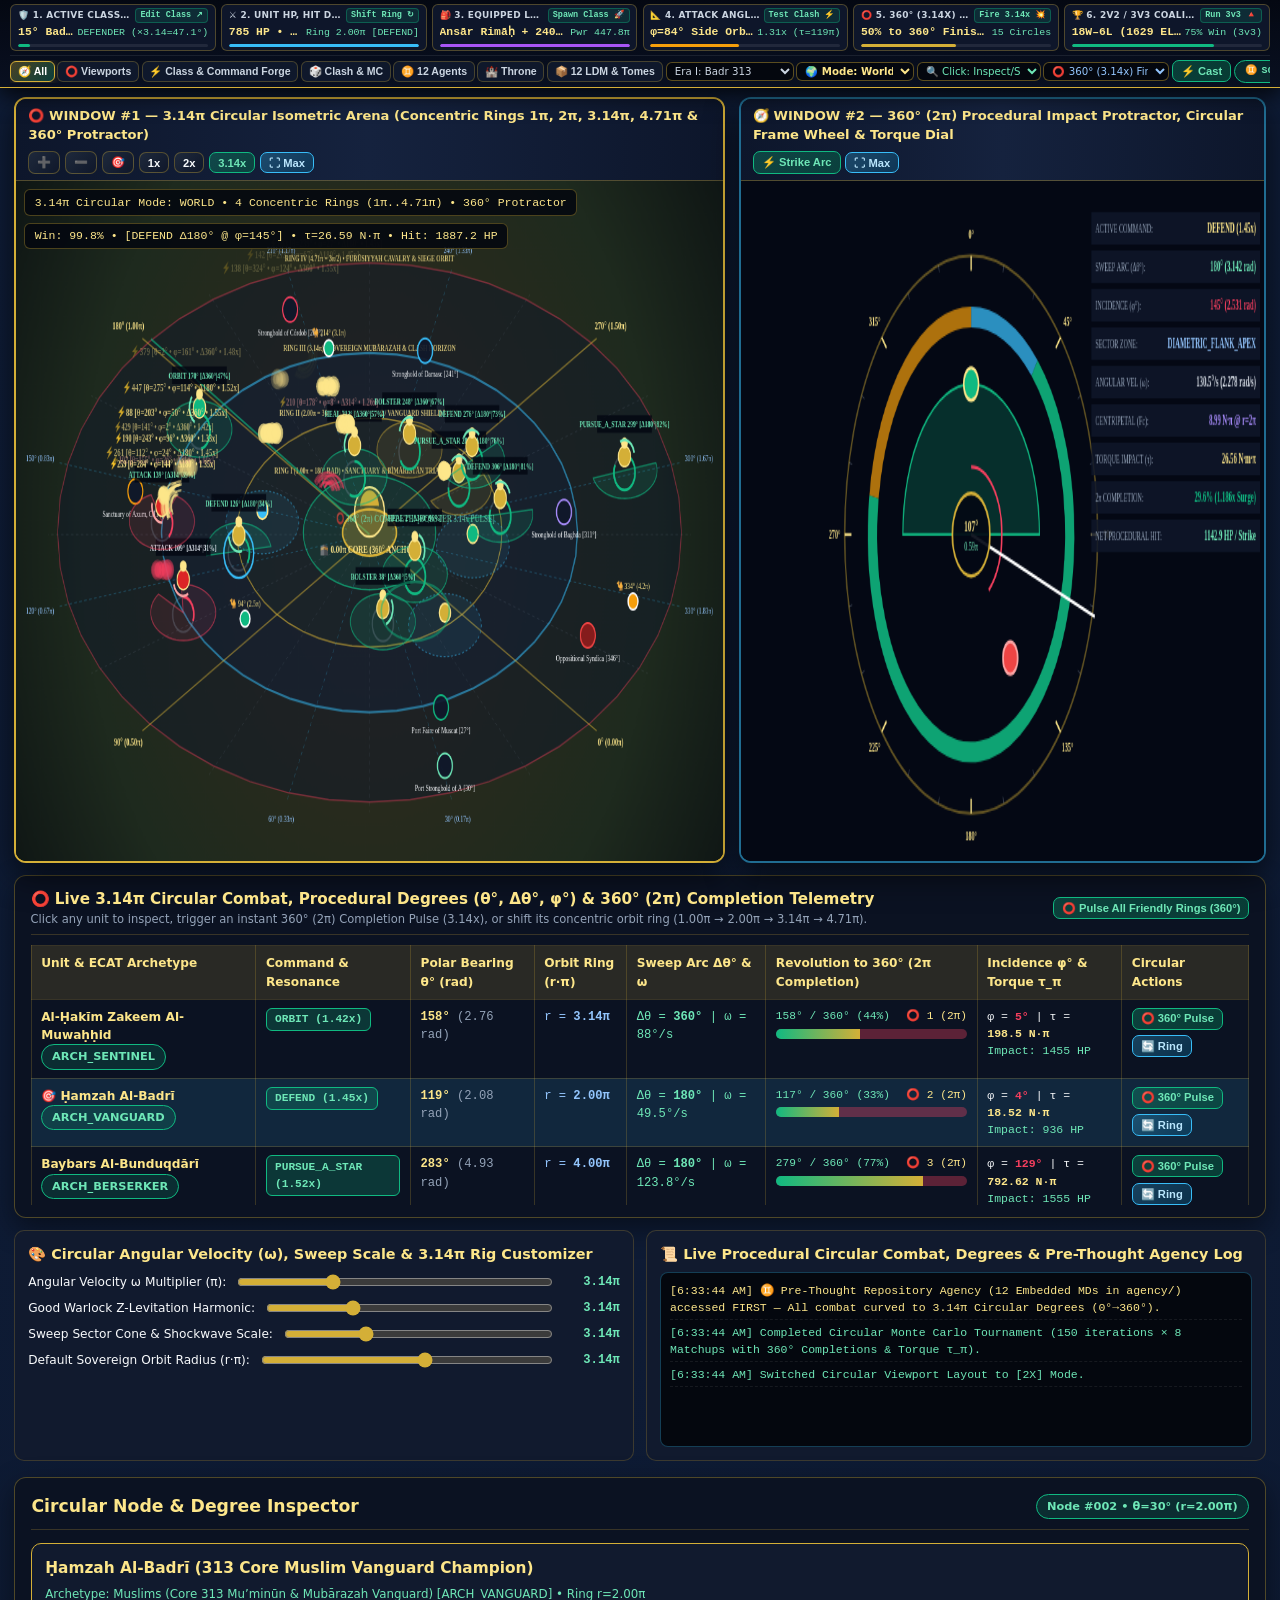
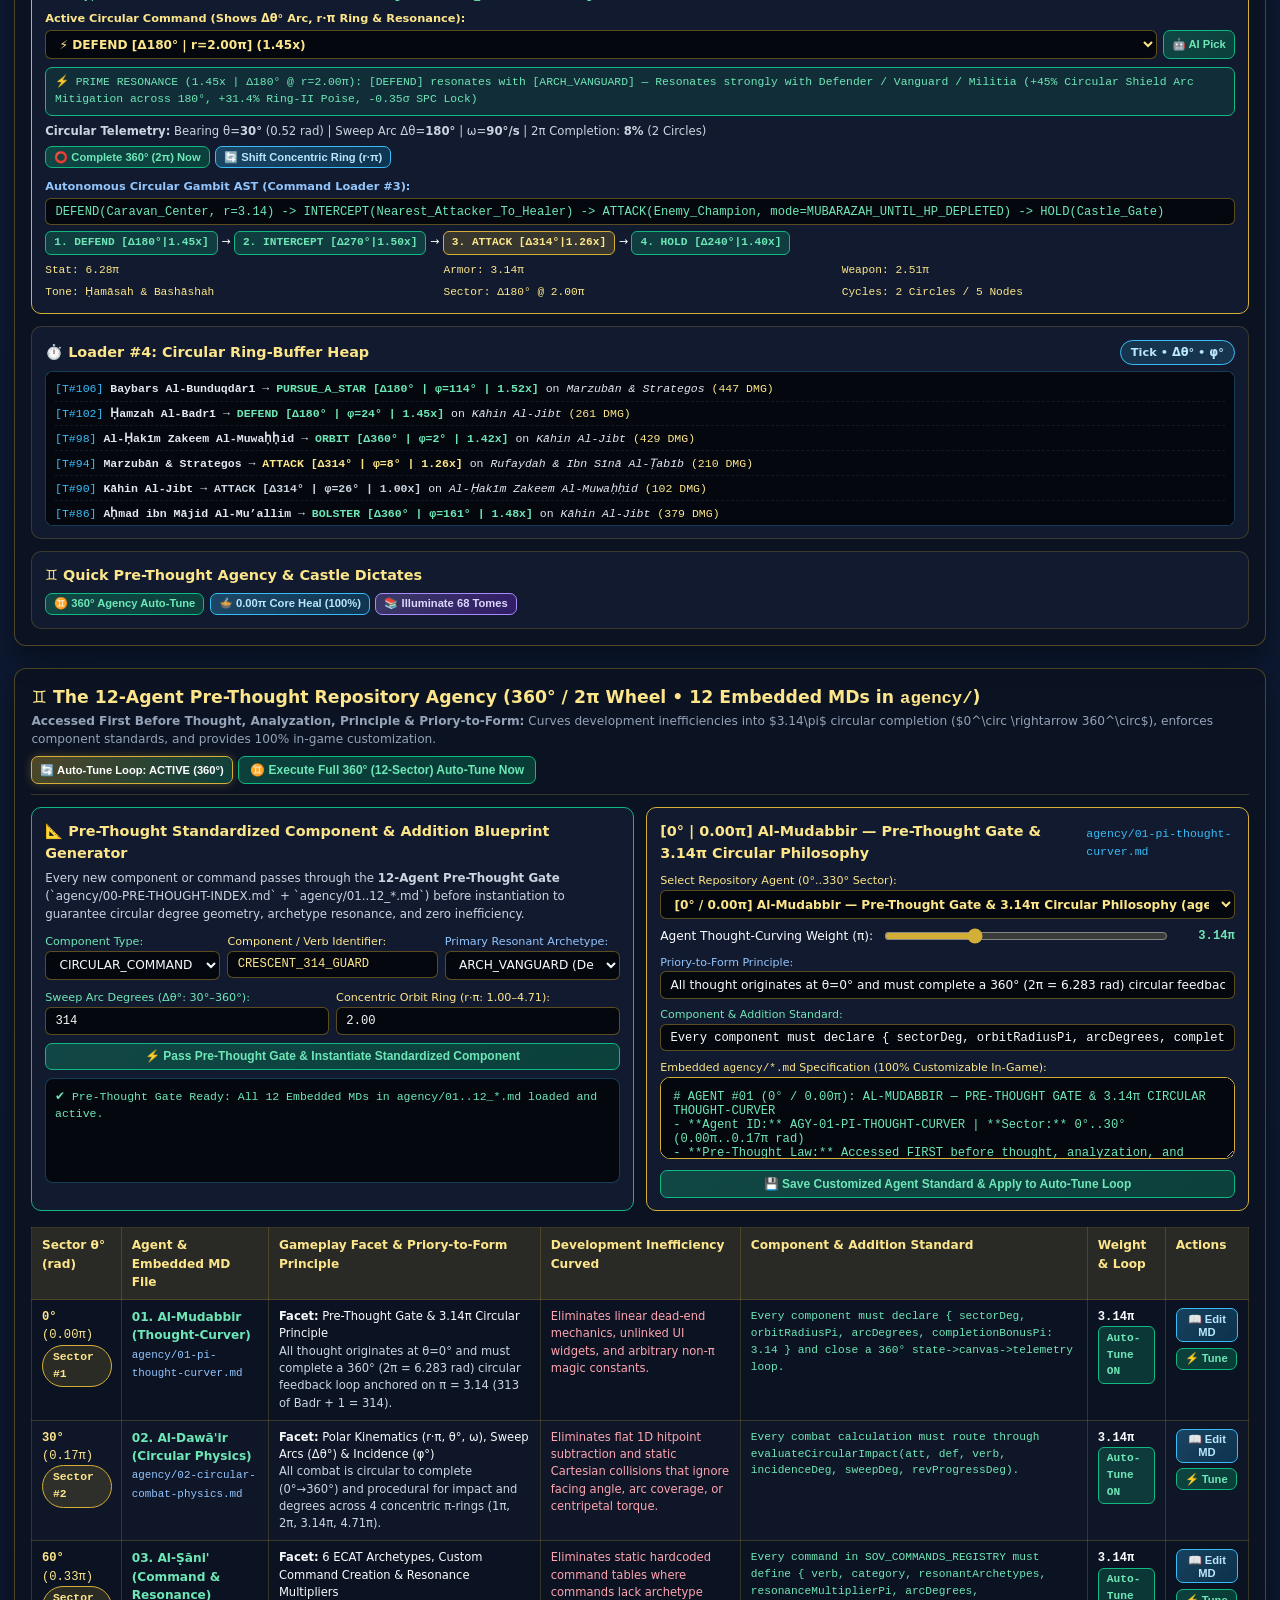
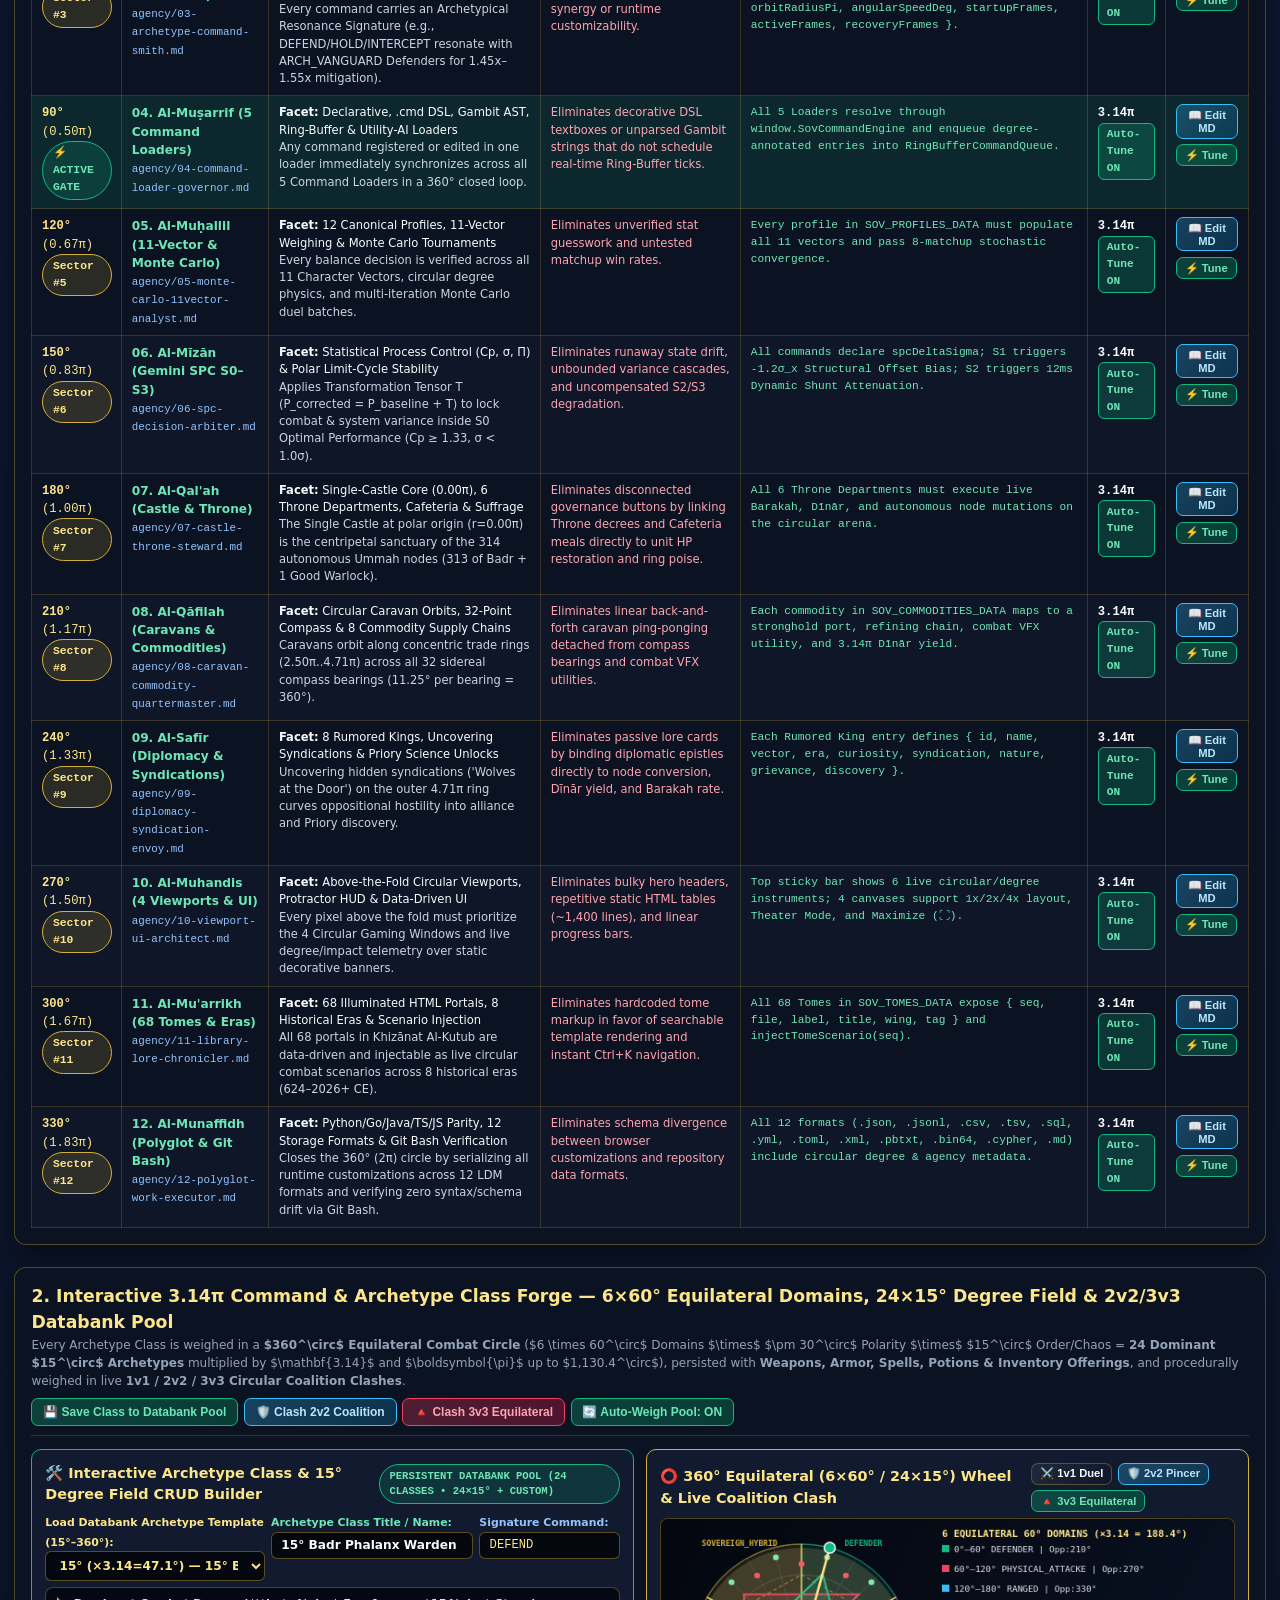
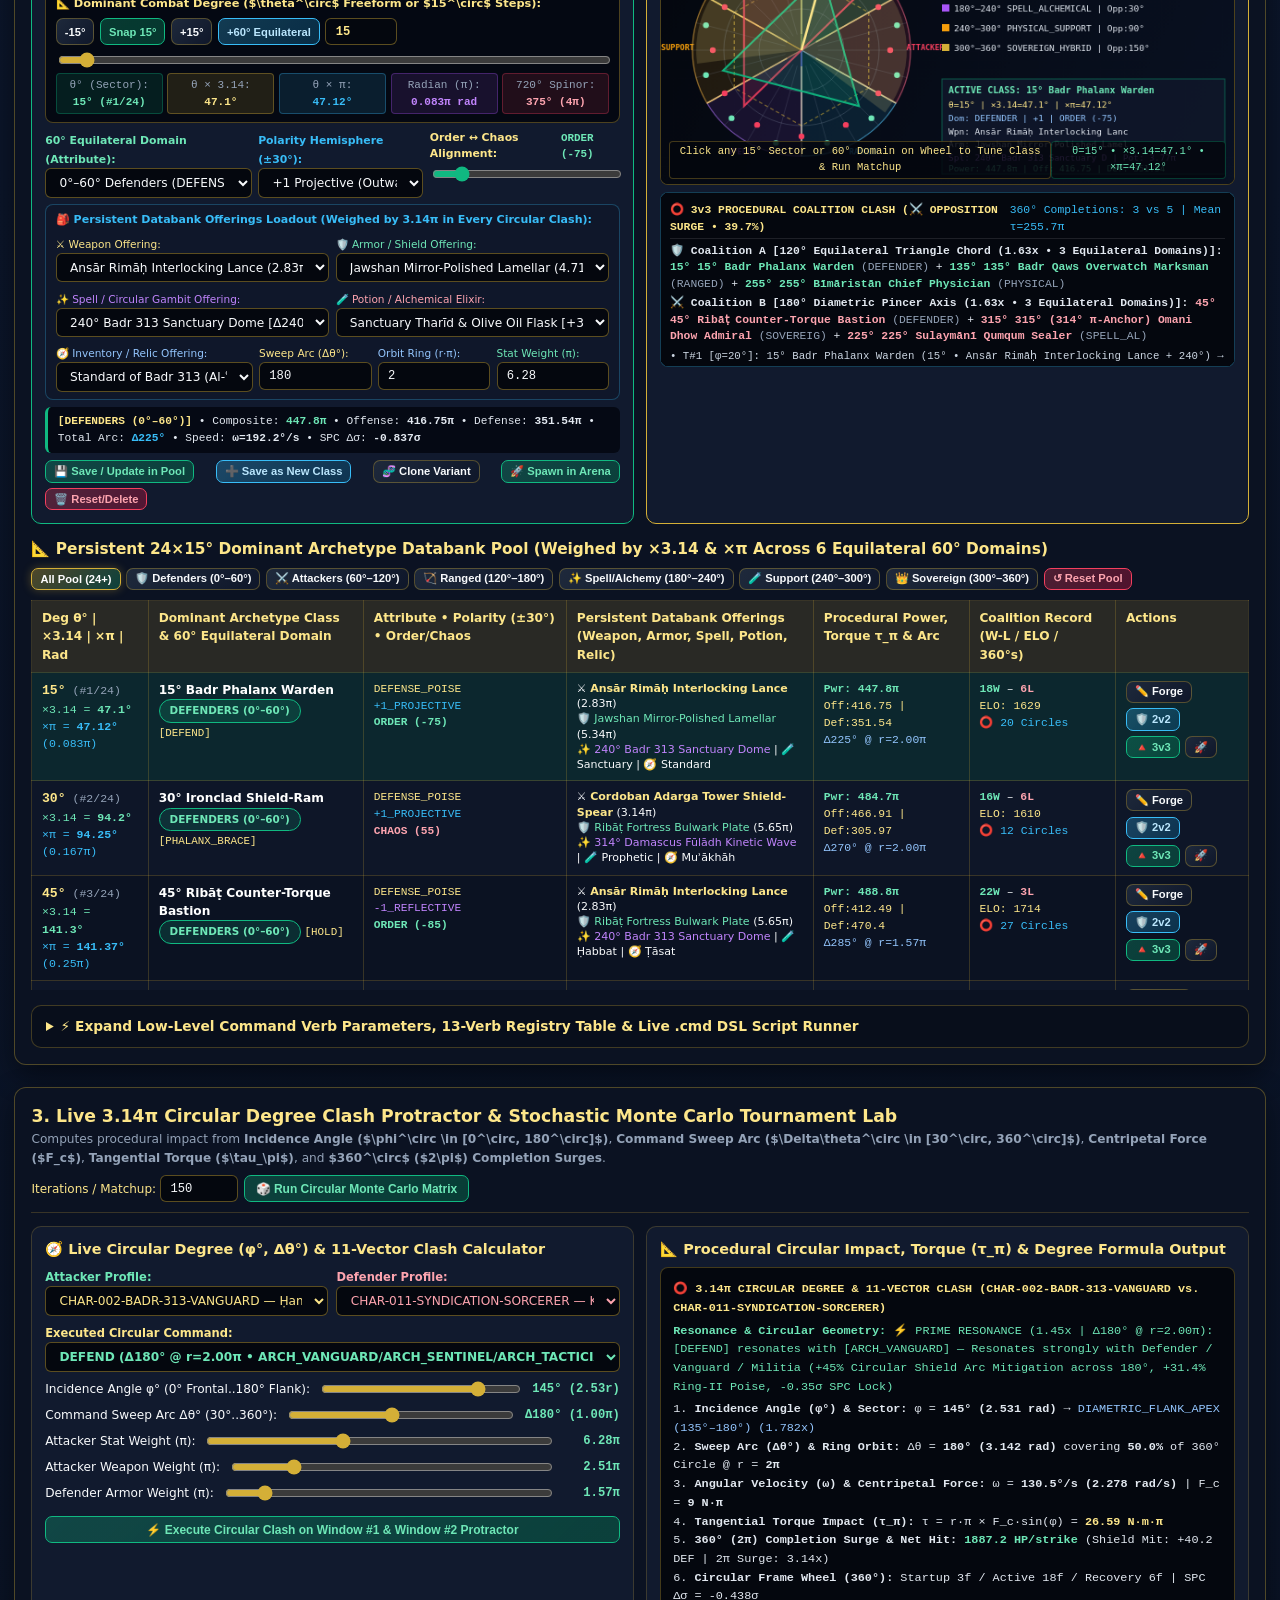
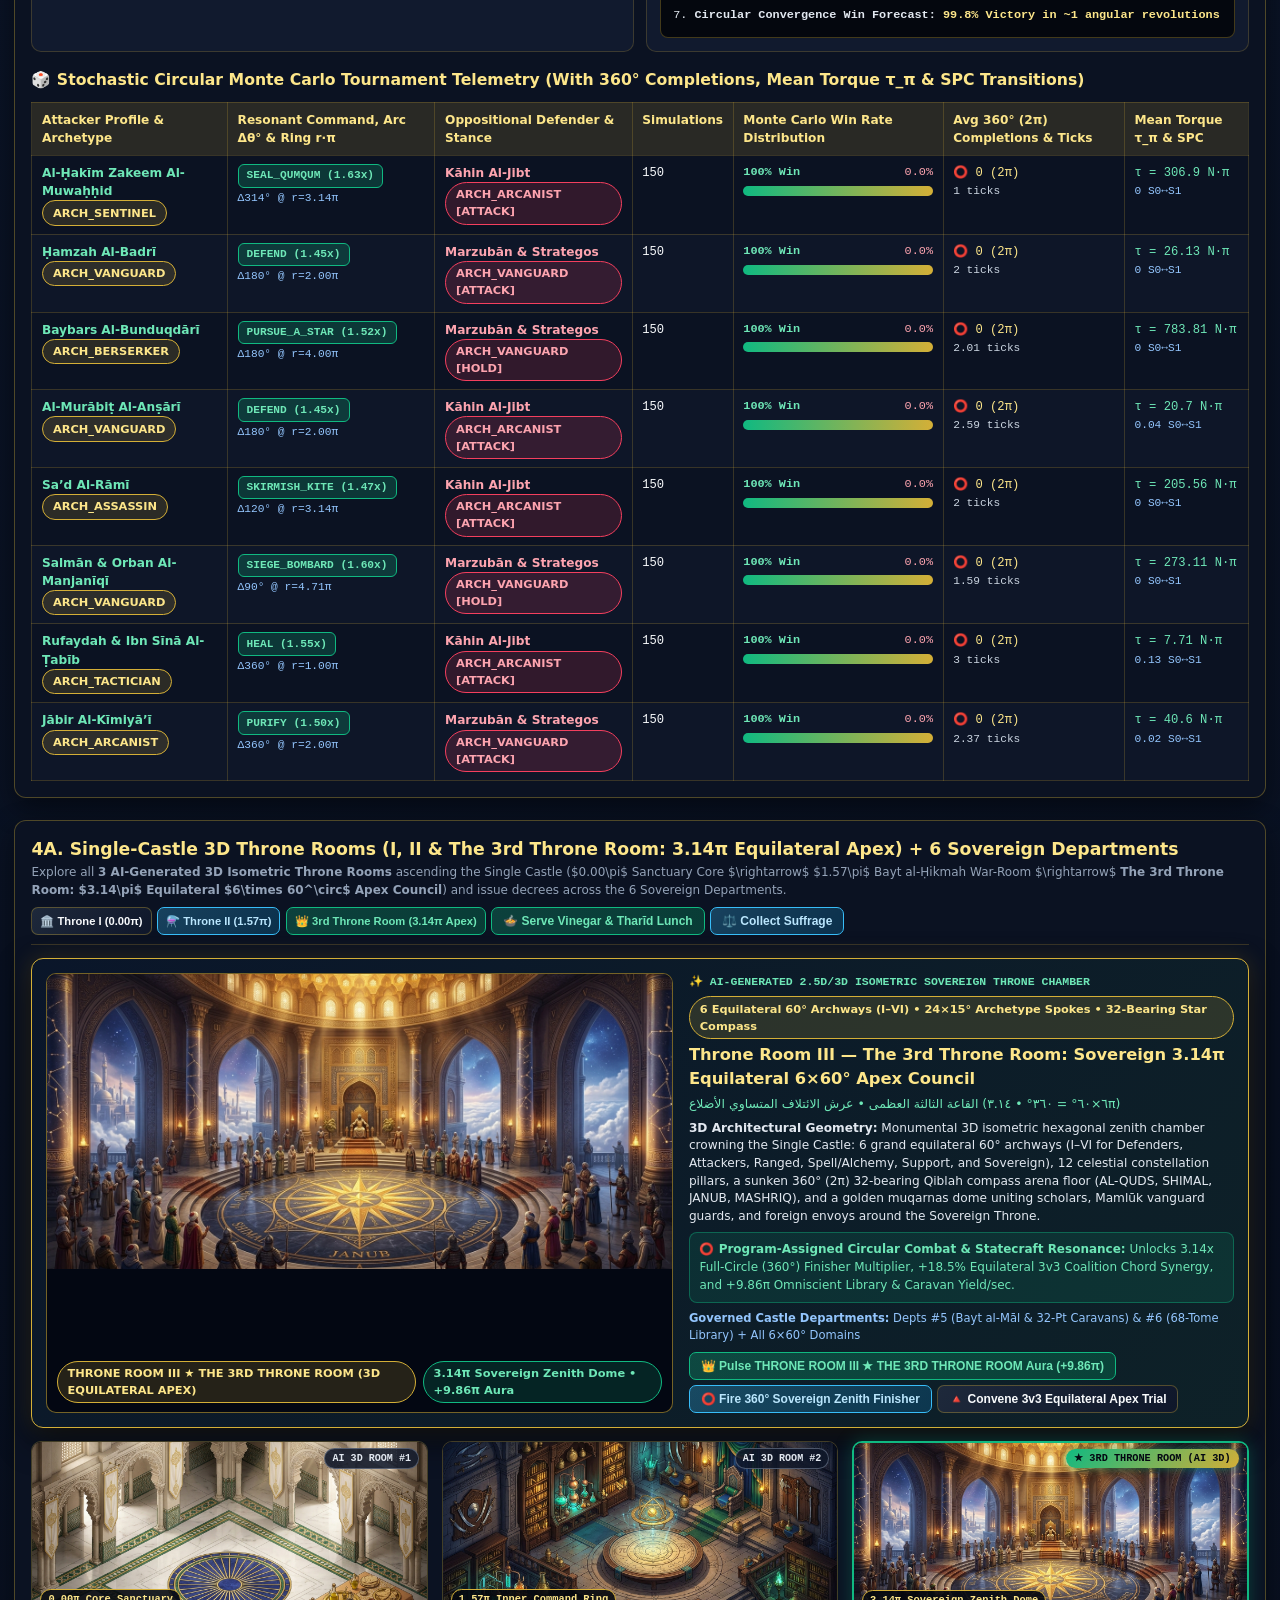
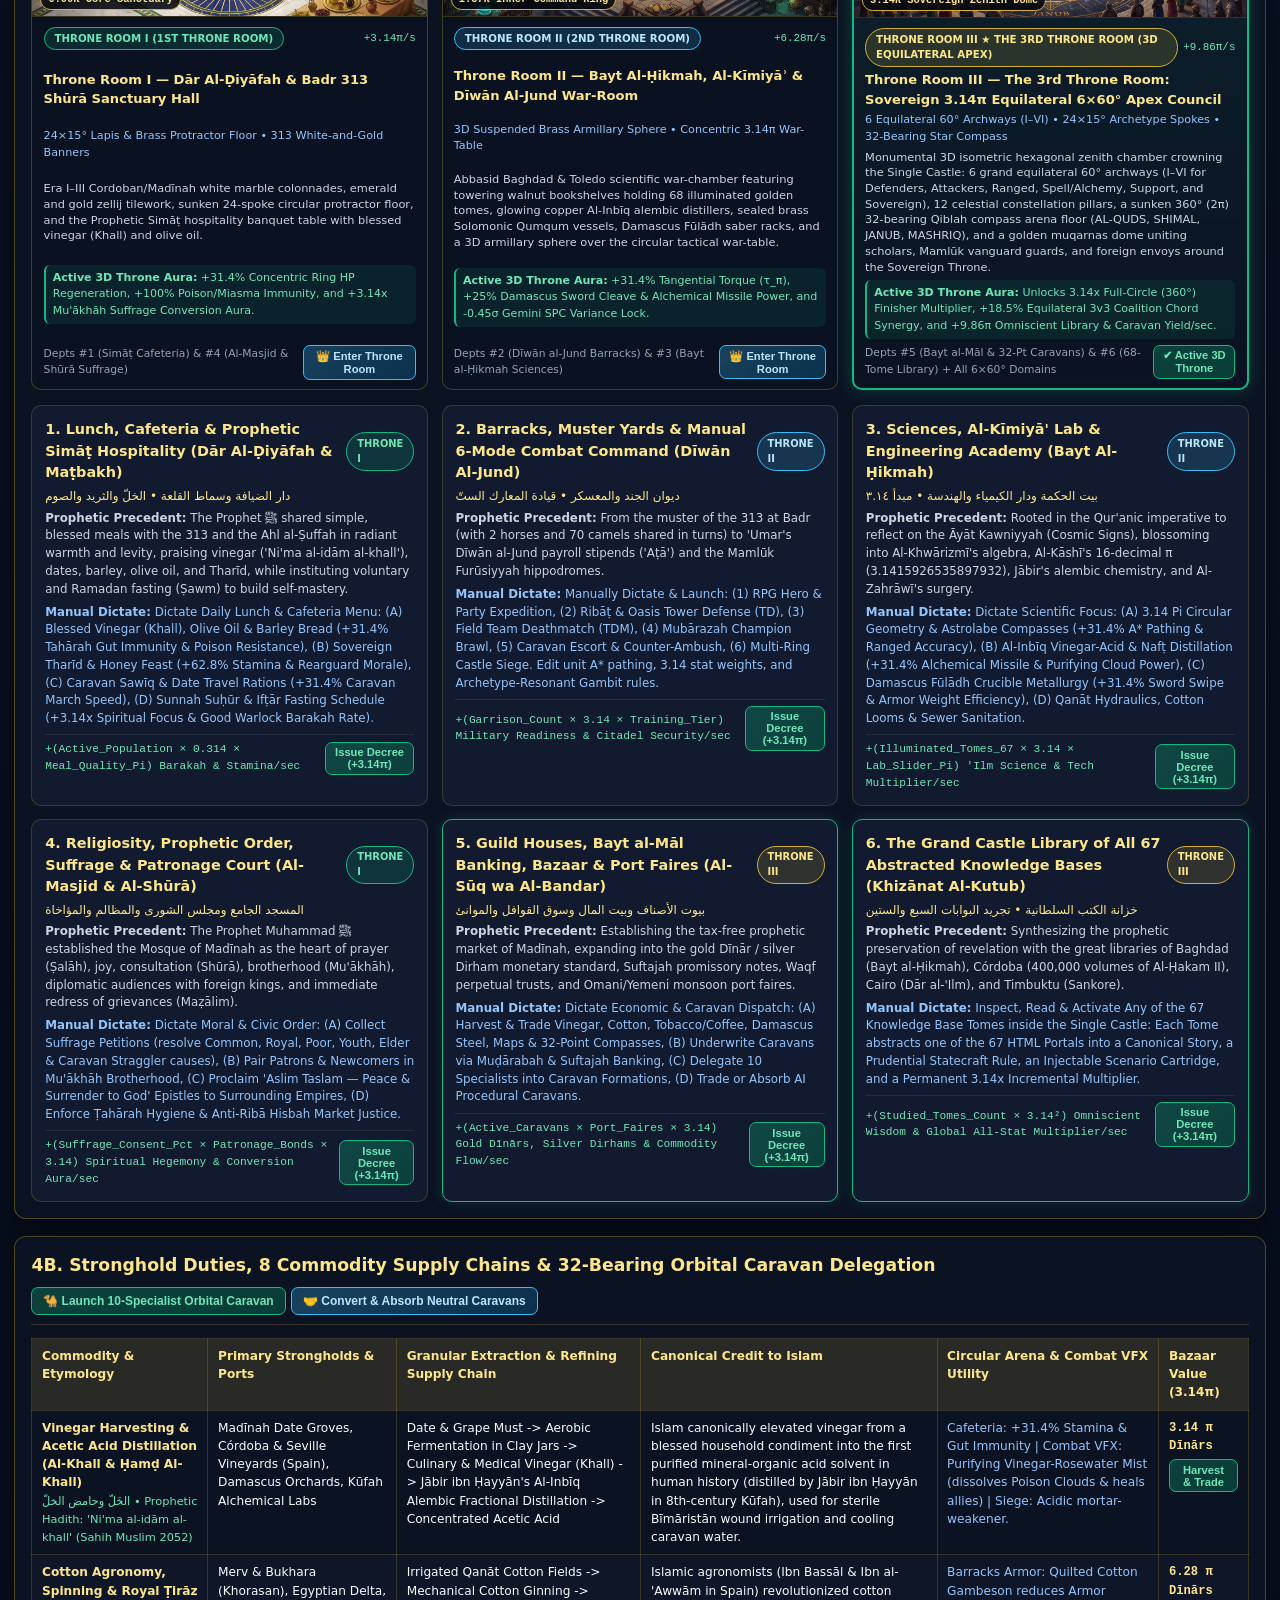
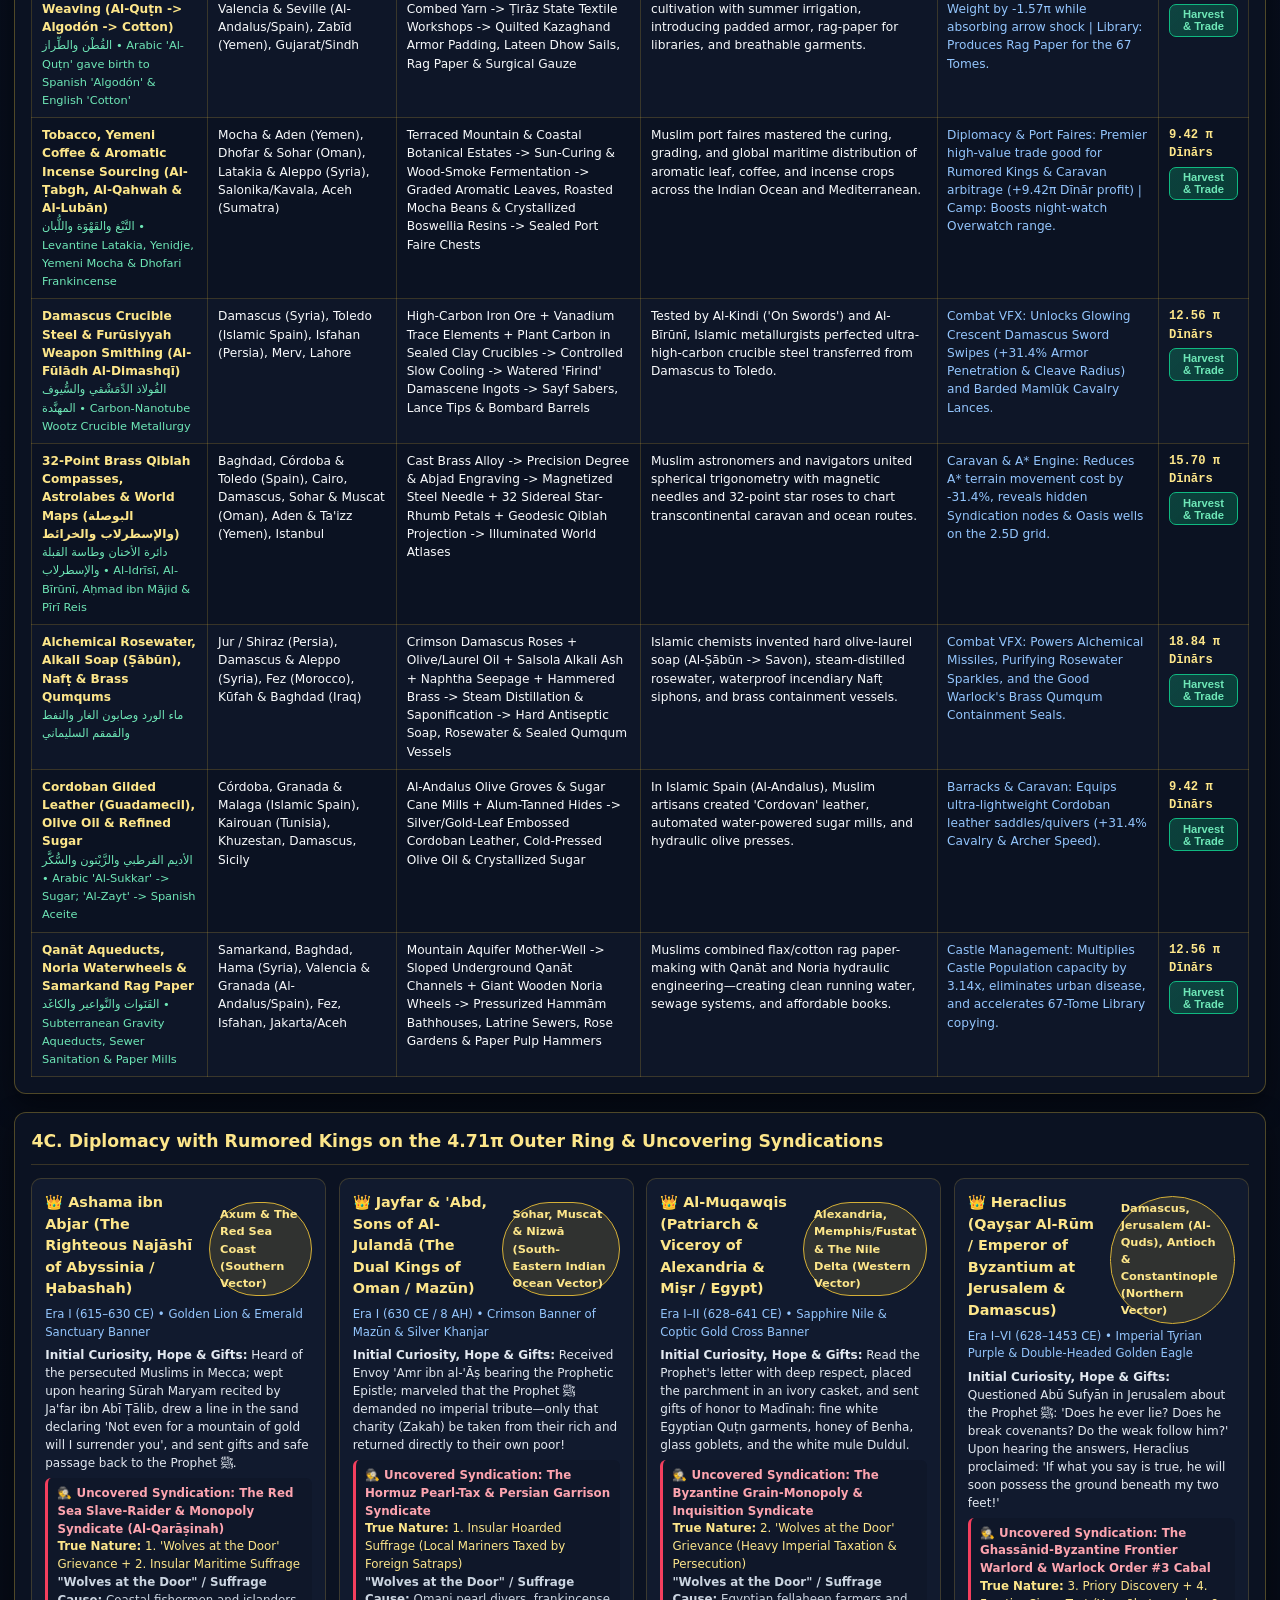
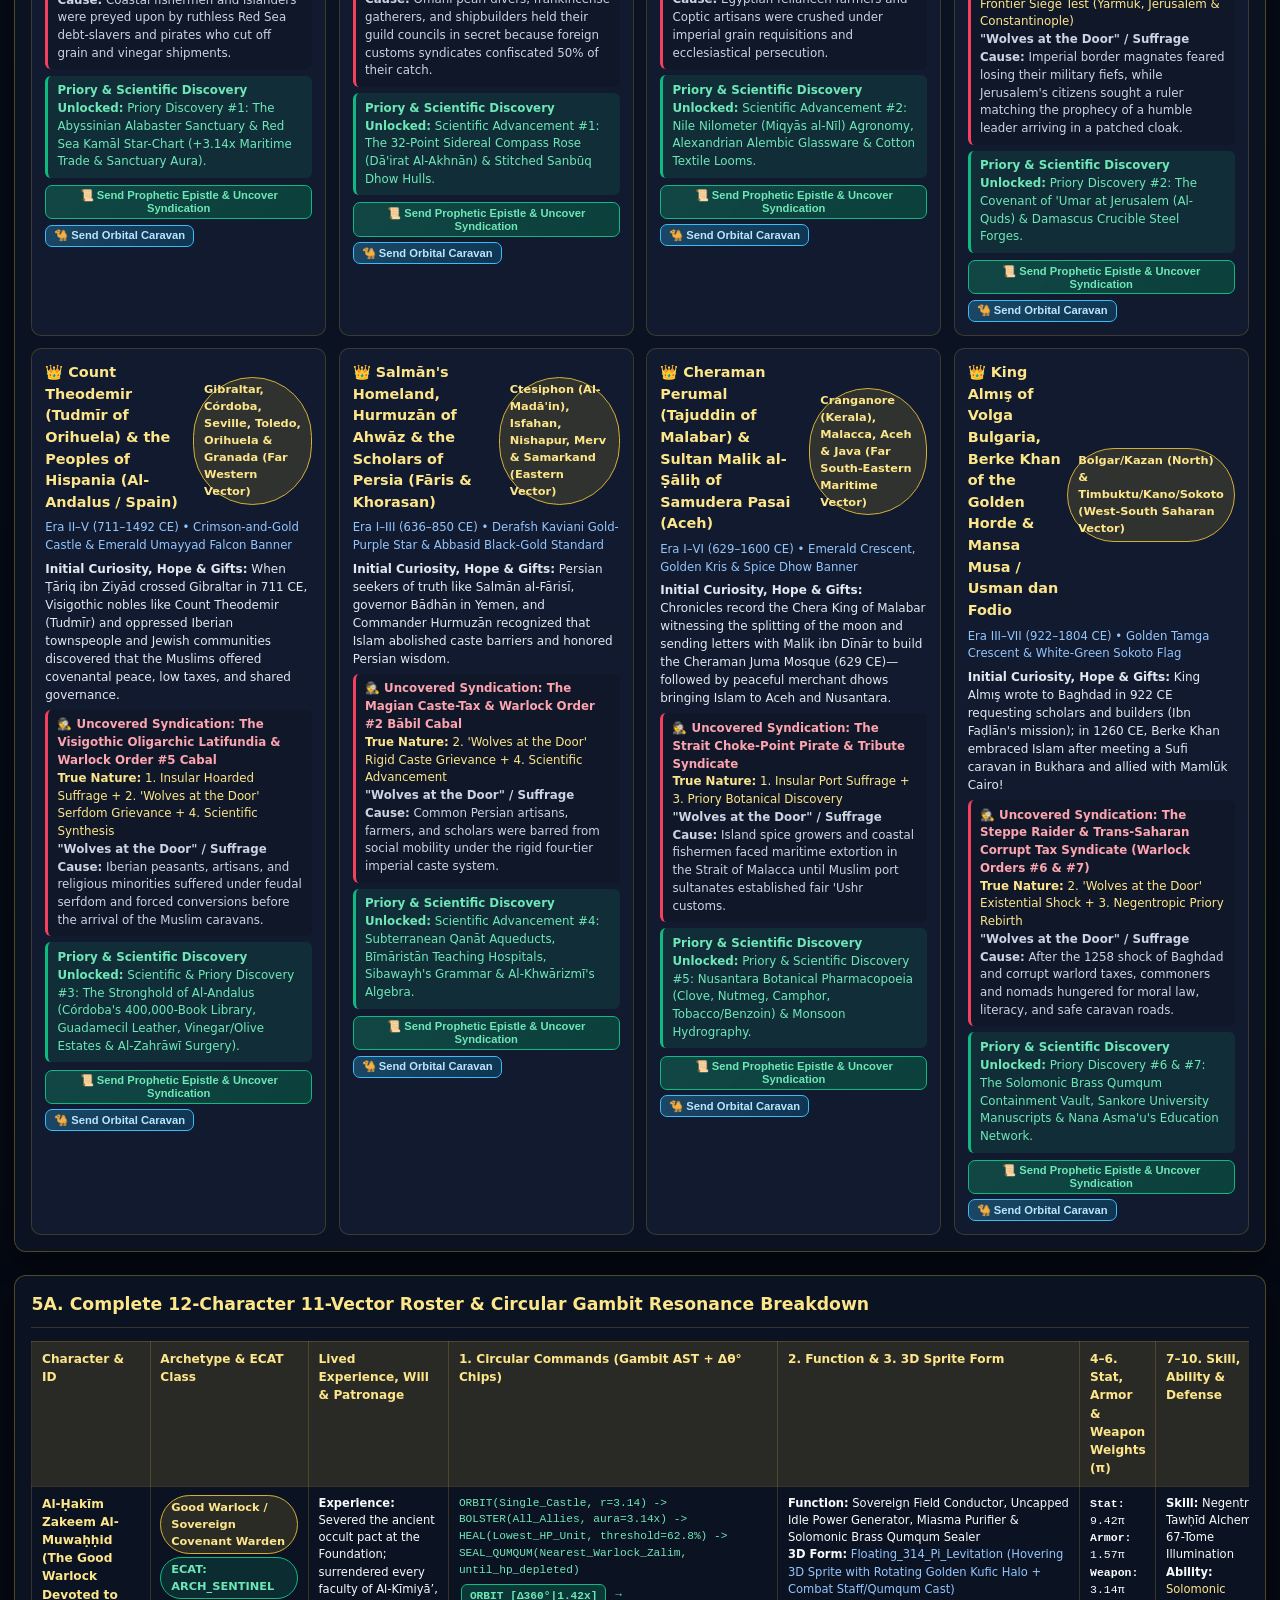
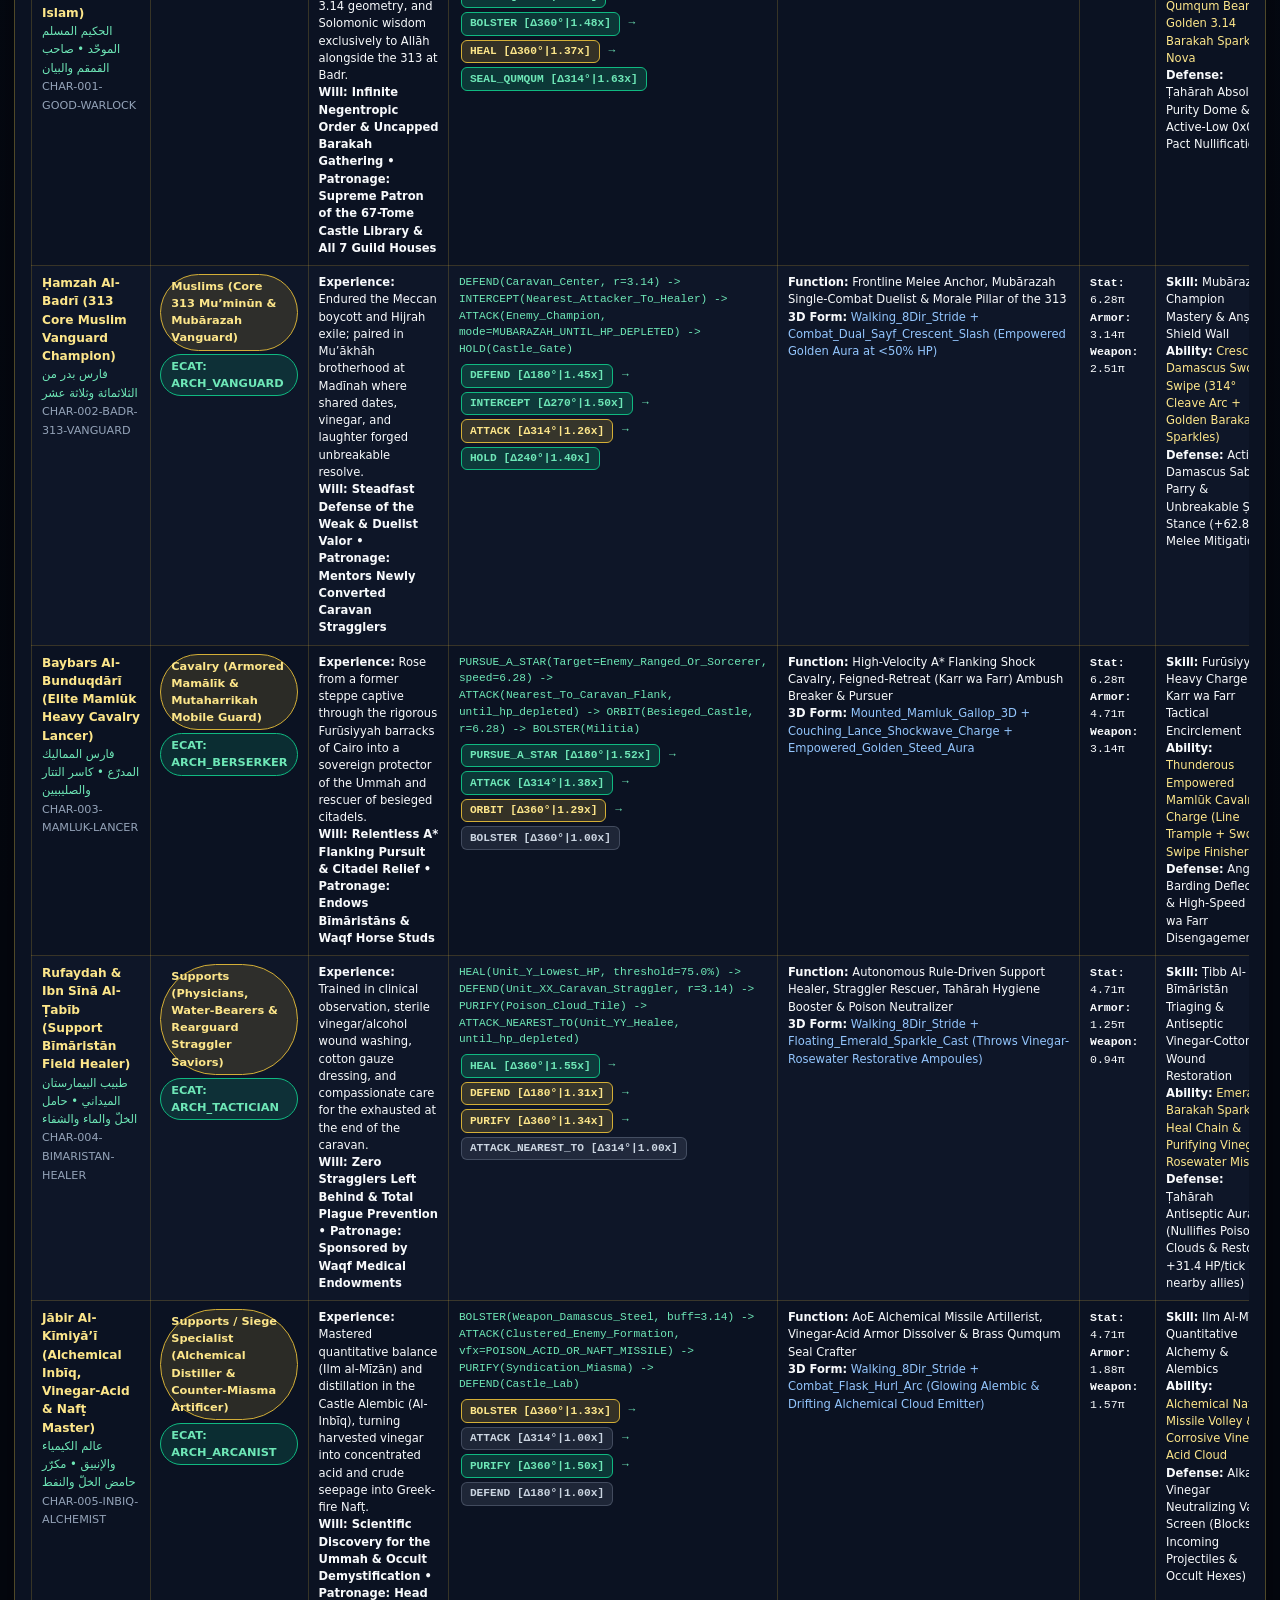
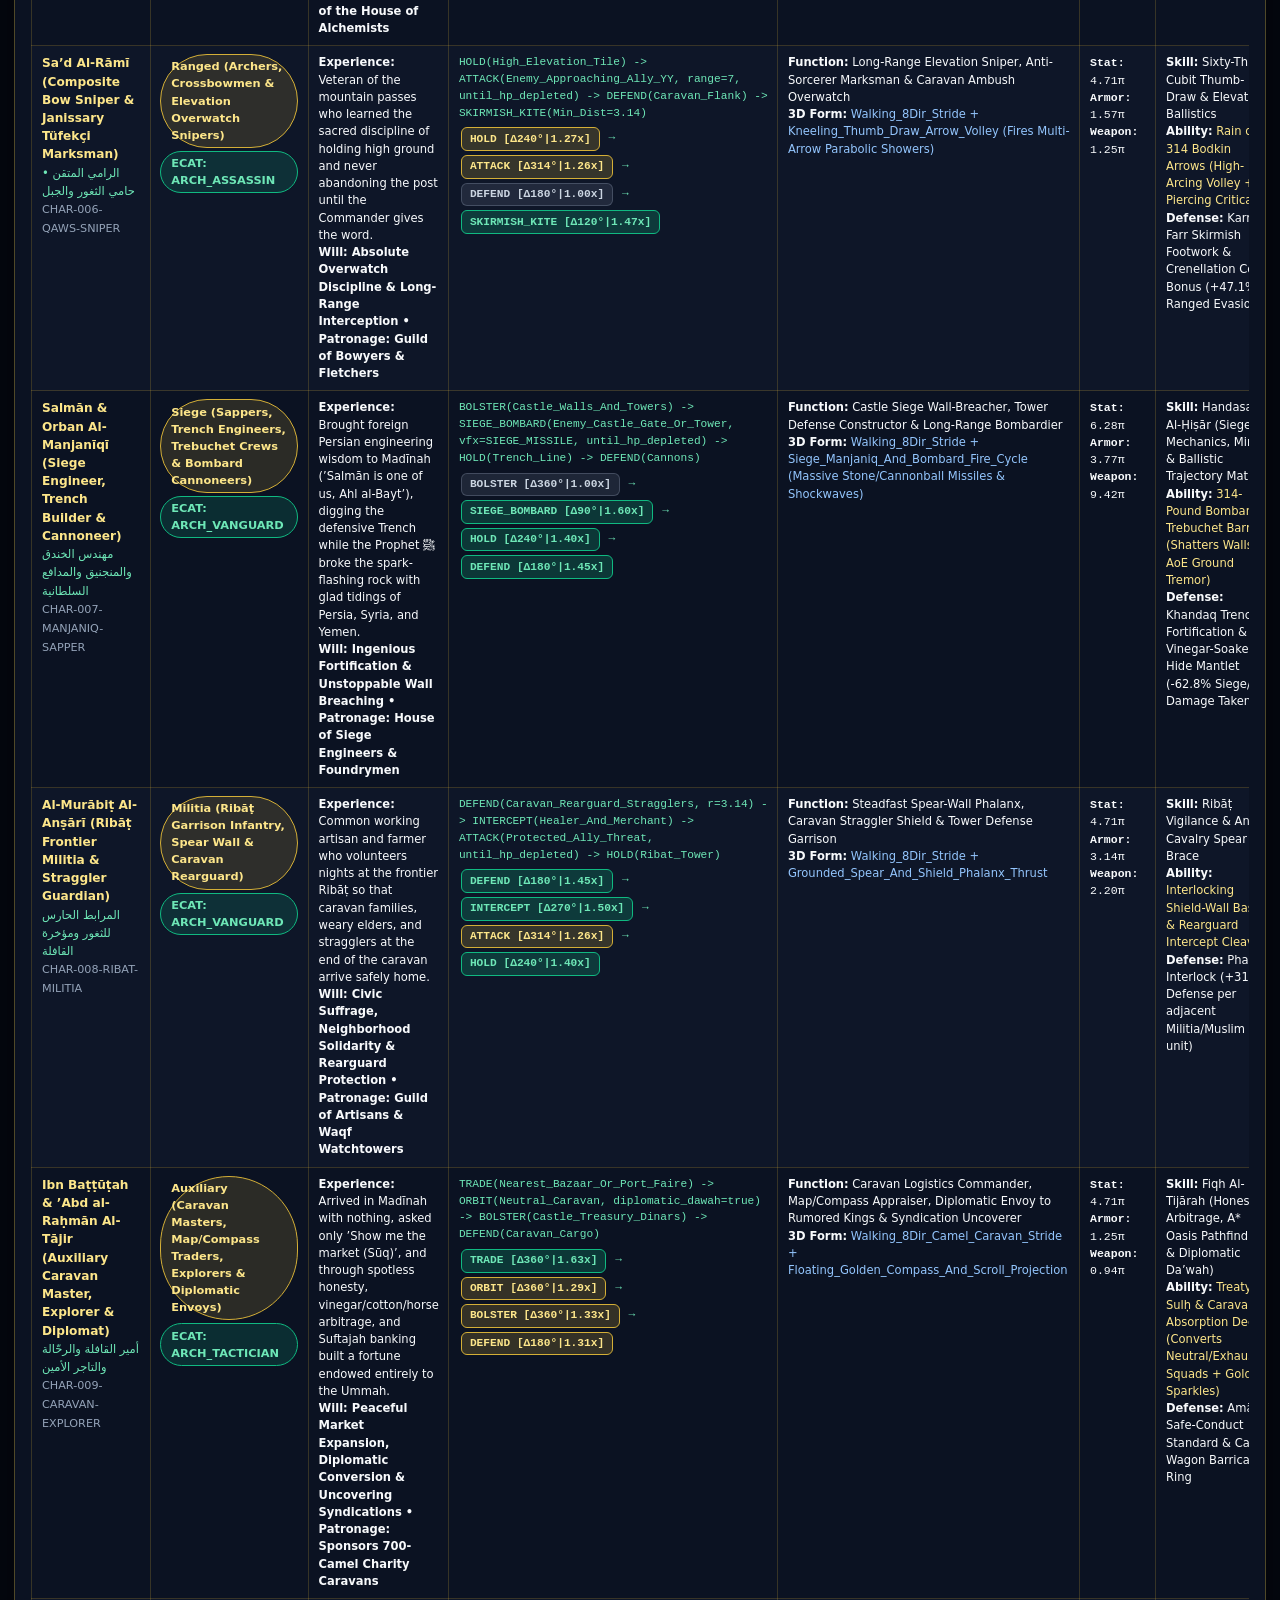
==== commit 76f0072a: "feat(throne): add 3 AI-generated 3D isometric Throne Rooms spotlighting The 3rd Throne Room (3.14pi " ====
--- a/islamic-single-castle-25d-rpg-caravan-siege-314-studio-game.html
+++ b/islamic-single-castle-25d-rpg-caravan-siege-314-studio-game.html
@@ -8,130 +8,33 @@
 </head>
 <body>
   <!-- ========================================================================
-       SINGLE-ROW RELEVANT TELEMETRY BAR: 3.14π CIRCULAR COMBAT, DEGREES & AGENCY
+       ABSTRACTED UNIFIED STUDIO HEADER MOUNT (DATA-DRIVEN TELEMETRY & RIBBON)
+       Rendered dynamically by renderAbstractedStudioChrome() from studio-data.js
        ======================================================================== -->
-  <div class="hud-sticky-bar">
-    <div class="hud-inner">
-      <div class="hud-metric" title="Global 3.14π Circular Phase Angle (0° → 360° / 0 → 2π rad)">
-        <div class="hud-metric-label">1. Global π Phase (θ° / rad)</div>
-        <div><span id="hudGlobalAngleVal" class="hud-metric-val">248.4° (1.38π)</span> <span id="hudGlobalAnglePct" class="hud-metric-rate">69% of 2π</span></div>
-      </div>
-      <div class="hud-metric" title="Completed 360° (2π) Full-Circle Combat Revolutions & 3.14x Completion Surge">
-        <div class="hud-metric-label">2. 360° (2π) Completions</div>
-        <div><span id="hudCompletedCirclesVal" class="hud-metric-val">12 Circles</span> <span id="hudCompletedCirclesRate" class="hud-metric-rate">(3.14x Pulse)</span></div>
-      </div>
-      <div class="hud-metric" title="Real-Time Procedural Tangential Torque Impact (τ_π) & Incidence Angle (φ°)">
-        <div class="hud-metric-label">3. Procedural Torque &amp; φ°</div>
-        <div><span id="hudTorqueImpactVal" class="hud-metric-val">54.2 N·m·π</span> <span id="hudIncidenceVal" class="hud-metric-rate">@ φ=135°</span></div>
-      </div>
-      <div class="hud-metric" title="Active Unit Command Sweep Arc Span (Δθ°) & Angular Velocity (ω °/s)">
-        <div class="hud-metric-label">4. Command Arc (Δθ° &amp; ω)</div>
-        <div><span id="hudSweepArcVal" class="hud-metric-val">DEFEND Δ180°</span> <span id="hudAngularSpeedVal" class="hud-metric-rate">ω=130.5°/s</span></div>
-      </div>
-      <div class="hud-metric" title="Selected Unit Archetype Resonance Multiplier & Concentric Orbit Ring (r·π)">
-        <div class="hud-metric-label">5. Resonance &amp; Orbit Ring</div>
-        <div><span id="hudResonanceHudVal" class="hud-metric-val">1.45x (VANGUARD)</span> <span id="hudOrbitRingHudVal" class="hud-metric-rate">r=2.00π</span></div>
-      </div>
-      <div class="hud-metric" title="Pre-Thought Repository Agency Gate (12 Embedded MDs in agency/)">
-        <div class="hud-metric-label">6. Pre-Thought Agency Gate</div>
-        <div><span id="hudAgencyGateVal" class="hud-metric-val">01. Al-Mudabbir</span> <span id="hudAgencyCycleVal" class="hud-metric-rate">(0° | Cycle #1)</span></div>
-      </div>
-      <div class="hud-metric">
-        <div class="hud-metric-label">7. Canon Era &amp; SPC Limit-Cycle</div>
-        <select id="hudEraSelector" class="studio-select" onchange="window.SovGame.setContemporaryEra(this.value)">
-          <option value="0">Era I (624 CE): Badr 313 Sanctuary</option>
-          <option value="1">Era II (636 CE): Yarmūk &amp; Jerusalem</option>
-          <option value="2">Era III (711 CE): Al-Andalus (Spain)</option>
-          <option value="3">Era IV (800 CE): Baghdad Bayt al-Ḥikmah</option>
-          <option value="4">Era V (1187–1260 CE): Ḥiṭṭīn &amp; Mamlūks</option>
-          <option value="5">Era VI (1453–1600 CE): Şahi Bombards</option>
-          <option value="6">Era VII (1650–1850 CE): Omani Dhows</option>
-          <option value="7">Era VIII (2026+ CE): 57-Nation Priory</option>
-        </select>
-      </div>
-    </div>
-  </div>
-
-  <!-- Studio Perspective & Multi-Viewport Layout Switcher Bar -->
-  <nav class="studio-nav-ribbon">
-    <div class="studio-nav-inner">
-      <div class="studio-tab-group">
-        <span style="font-family:Consolas,monospace;font-size:0.68rem;color:#FDE68A;font-weight:700;margin-right:2px;">STUDIO:</span>
-        <button class="studio-tab-btn active" data-tab="ALL" onclick="window.SovGame.switchStudioTab('ALL')">🧭 All Panels</button>
-        <button class="studio-tab-btn" data-tab="VIEWPORTS" onclick="window.SovGame.switchStudioTab('VIEWPORTS')">⭕ 4 Circular Viewports</button>
-        <button class="studio-tab-btn" data-tab="AGENCY" onclick="window.SovGame.switchStudioTab('AGENCY')">♊ 12-Agent Agency (agency/*.md)</button>
-        <button class="studio-tab-btn" data-tab="COMMAND_FORGE" onclick="window.SovGame.switchStudioTab('COMMAND_FORGE')">⚡ Command Forge</button>
-        <button class="studio-tab-btn" data-tab="TOURNAMENT" onclick="window.SovGame.switchStudioTab('TOURNAMENT')">🎲 Circular Clash &amp; Monte Carlo</button>
-        <button class="studio-tab-btn" data-tab="CASTLE_GOV" onclick="window.SovGame.switchStudioTab('CASTLE_GOV')">🏰 Throne &amp; Caravans</button>
-        <button class="studio-tab-btn" data-tab="LDM_LIBRARY" onclick="window.SovGame.switchStudioTab('LDM_LIBRARY')">📦 12 LDM &amp; 68 Tomes</button>
-      </div>
-      <div class="studio-layout-group">
-        <span class="badge badge-emerald" style="font-family:Consolas,monospace;font-size:0.66rem;" title="Live Polar Gemini SPC Limit-Cycle Attractor">♊ SPC: <strong id="hudSpcBadgeVal">S0 (Cp=1.62 | σ=0.42 | θ=0°)</strong></span>
-        <button id="layoutBtn_1x" class="btn btn-sm" onclick="window.SovGame.setViewportLayout('1x')">1x Arena</button>
-        <button id="layoutBtn_2x" class="btn btn-sm active" onclick="window.SovGame.setViewportLayout('2x')">2x Arena + 360°</button>
-        <button id="layoutBtn_4x" class="btn btn-sm" onclick="window.SovGame.setViewportLayout('4x')">4x Quad</button>
-        <button id="theaterToggleBtn" class="btn btn-sm btn-sapphire" onclick="window.SovGame.toggleTheaterExpanded()">↔ Full-Width</button>
-      </div>
-    </div>
-  </nav>
+  <header id="sovereignStudioHeaderMount" class="hud-sticky-bar"></header>
 
   <div class="container">
     <!-- ======================================================================
          STUDIO SECTION 1: ABOVE-THE-FOLD 3.14π CIRCULAR VIEWPORTS & DEGREES HUD
          ====================================================================== -->
     <section id="studioSec_VIEWPORTS" class="studio-section">
-      <!-- Compact Circular Combat, Degree & Agency Control Deck -->
-      <div class="panel" style="margin-bottom:0.55rem;padding:0.42rem 0.7rem;">
-        <div style="display:flex;flex-wrap:wrap;align-items:center;justify-content:space-between;gap:0.3rem;margin-bottom:0.32rem;">
-          <div class="btn-row">
-            <button id="modeBtn_WORLD" class="btn btn-sm active" onclick="window.SovGame.setCombatMode('WORLD')">🌍 World Rings</button>
-            <button id="modeBtn_RPG" class="btn btn-sm" onclick="window.SovGame.setCombatMode('RPG')">🧙‍♂️ RPG Orbit</button>
-            <button id="modeBtn_TD" class="btn btn-sm" onclick="window.SovGame.setCombatMode('TD')">🗼 360° Ribāṭ TD</button>
-            <button id="modeBtn_TDM" class="btn btn-sm" onclick="window.SovGame.setCombatMode('TDM')">⚔️ Ring TDM</button>
-            <button id="modeBtn_BRAWL" class="btn btn-sm" onclick="window.SovGame.setCombatMode('BRAWL')">🛡️ 314° Duel</button>
-            <button id="modeBtn_AMBUSH" class="btn btn-sm" onclick="window.SovGame.setCombatMode('AMBUSH')">🐪 Orbital Rescue</button>
-            <button id="modeBtn_SIEGE" class="btn btn-sm" onclick="window.SovGame.setCombatMode('SIEGE')">🏰 Concentric Siege</button>
-          </div>
-          <div class="btn-row">
-            <button id="clickTool_INSPECT" class="btn btn-sm active" onclick="window.SovGame.setCanvasClickTool('INSPECT')">🔍 Polar Inspect (r·π, θ°)</button>
-            <button id="clickTool_SPAWN_UNIT" class="btn btn-sm btn-emerald" onclick="window.SovGame.setCanvasClickTool('SPAWN_UNIT')">🚀 Spawn on Ring</button>
-            <button id="clickTool_BUILD_TOWER" class="btn btn-sm btn-sapphire" onclick="window.SovGame.setCanvasClickTool('BUILD_TOWER')">🗼 360° Tower</button>
-            <button id="toggleAStarBtn" class="btn btn-sm active" onclick="window.SovGame.toggleAStarGrid()">📐 24-Spoke Protractor</button>
-          </div>
-        </div>
-        <div style="display:flex;flex-wrap:wrap;align-items:center;justify-content:space-between;gap:0.3rem;">
-          <div class="btn-row">
-            <button class="btn btn-sm btn-emerald" onclick="window.SovGame.triggerGlobal360CompletionPulse()">⭕ 360° (2π) Completion Pulse (3.14x)</button>
-            <button class="btn btn-sm btn-crimson" onclick="window.SovGame.triggerVfxBurst('SWORD_SWIPE')">⚔️ 314° Cleave</button>
-            <button class="btn btn-sm btn-sapphire" onclick="window.SovGame.triggerVfxBurst('ARROWS')">🏹 120° Cone</button>
-            <button class="btn btn-sm" onclick="window.SovGame.triggerVfxBurst('MISSILES')">☄️ 90° Vortex</button>
-            <button class="btn btn-sm" onclick="window.SovGame.triggerVfxBurst('POISON_VINEGAR')">☁️ 360° Vinegar</button>
-            <button class="btn btn-sm btn-crimson" onclick="window.SovGame.triggerVfxBurst('MAMLUK_CHARGE')">🐎 180° Flank</button>
-          </div>
-          <div class="btn-row">
-            <button class="btn btn-sm btn-emerald" onclick="window.SovGame.runFull360AgencyAutoTune()">♊ 12-Agent Pre-Thought Auto-Tune</button>
-            <button class="btn btn-sm" onclick="const d=document.getElementById('conceptPlatesDrawer');d.style.display=d.style.display==='none'?'grid':'none';">🖼️ 4 Art Plates</button>
-          </div>
-        </div>
-
-        <!-- Collapsible 4 Concept Art Plates Drawer -->
-        <div id="conceptPlatesDrawer" class="plates-grid-4" style="display:none;margin-top:0.65rem;">
-          <div class="plate-card">
-            <img src="images/castle_game_plate_1_single_castle_sanctuary.jpg" alt="Plate 1: The Single Castle Sanctuary" />
-            <div class="plate-body"><div class="plate-title">Plate I — Single Castle 0.00π Core &amp; 68-Tome Library</div></div>
-          </div>
-          <div class="plate-card">
-            <img src="images/castle_game_plate_2_3d_unit_sprite_atlas.jpg" alt="Plate 2: 3D Unit Sprite Atlas" />
-            <div class="plate-body"><div class="plate-title">Plate II — 3D Sprite Atlas: Good Warlock, Mamlūks &amp; 313 Defenders</div></div>
-          </div>
-          <div class="plate-card">
-            <img src="images/castle_game_plate_3_combat_vfx_siege_action.jpg" alt="Plate 3: Circular Combat VFX" />
-            <div class="plate-body"><div class="plate-title">Plate III — 314° Damascus Cleaves, 120° Volleys &amp; Vinegar Rings</div></div>
-          </div>
-          <div class="plate-card">
-            <img src="images/castle_game_plate_4_diplomacy_caravan_discovery.jpg" alt="Plate 4: Orbital Caravans & Diplomacy" />
-            <div class="plate-body"><div class="plate-title">Plate IV — 32-Bearing Compasses, Port Faires &amp; Rumored Kings</div></div>
-          </div>
+      <!-- Collapsible 4 Concept Art Plates Drawer (Toggled from Header Ribbon) -->
+      <div id="conceptPlatesDrawer" class="plates-grid-4" style="display:none;margin-bottom:0.65rem;">
+        <div class="plate-card">
+          <img src="images/castle_game_plate_1_single_castle_sanctuary.jpg" alt="Plate 1: The Single Castle Sanctuary" />
+          <div class="plate-body"><div class="plate-title">Plate I — Single Castle 0.00π Core &amp; 68-Tome Library</div></div>
+        </div>
+        <div class="plate-card">
+          <img src="images/castle_game_plate_2_3d_unit_sprite_atlas.jpg" alt="Plate 2: 3D Unit Sprite Atlas" />
+          <div class="plate-body"><div class="plate-title">Plate II — 3D Sprite Atlas: Good Warlock, Mamlūks &amp; 313 Defenders</div></div>
+        </div>
+        <div class="plate-card">
+          <img src="images/castle_game_plate_3_combat_vfx_siege_action.jpg" alt="Plate 3: Circular Combat VFX" />
+          <div class="plate-body"><div class="plate-title">Plate III — 314° Damascus Cleaves, 120° Volleys &amp; Vinegar Rings</div></div>
+        </div>
+        <div class="plate-card">
+          <img src="images/castle_game_plate_4_diplomacy_caravan_discovery.jpg" alt="Plate 4: Orbital Caravans & Diplomacy" />
+          <div class="plate-body"><div class="plate-title">Plate IV — 32-Bearing Compasses, Port Faires &amp; Rumored Kings</div></div>
         </div>
       </div>
 
@@ -465,159 +368,336 @@
     </section>
 
     <!-- ======================================================================
-         STUDIO SECTION 2: CUSTOM COMMAND FORGE, CIRCULAR DEGREES & 5 LOADERS
+         STUDIO SECTION 2: 3.14π COMMAND & ARCHETYPE CLASS FORGE (6×60° EQUILATERAL
+         DOMAINS, 24×15° DOMINANT ARCHETYPES, DATABANK OFFERINGS & 2v2/3v3 POOL)
          ====================================================================== -->
     <section id="studioSec_COMMAND_FORGE" class="studio-section">
       <div class="panel">
         <div class="panel-header">
           <div>
-            <h2 class="panel-title">2. Circular 3.14π Command Forge, Archetype Resonance Matrix &amp; Live .cmd DSL Loader</h2>
-            <div style="font-size:0.76rem;color:var(--text-muted);">
-              Every command defines its <strong>Circular Sweep Arc ($\Delta\theta^\circ$)</strong>, <strong>Concentric Orbit Ring ($r\cdot\pi$)</strong>, <strong>Angular Velocity ($\omega^\circ/\text{s}$)</strong>, and <strong>Archetype Resonance</strong> (e.g., <code>DEFEND</code>, <code>HOLD</code> &amp; <code>INTERCEPT</code> resonate with <code>ARCH_VANGUARD</code> Defenders).
+            <h2 class="panel-title">2. Interactive 3.14π Command &amp; Archetype Class Forge — 6×60° Equilateral Domains, 24×15° Degree Field &amp; 2v2/3v3 Databank Pool</h2>
+            <div style="font-size:0.75rem;color:var(--text-muted);">
+              Every Archetype Class is weighed in a <strong>$360^\circ$ Equilateral Combat Circle</strong> ($6 \times 60^\circ$ Domains $\times$ $\pm 30^\circ$ Polarity $\times$ $15^\circ$ Order/Chaos = <strong>24 Dominant $15^\circ$ Archetypes</strong> multiplied by $\mathbf{3.14}$ and $\boldsymbol{\pi}$ up to $1,130.4^\circ$), persisted with <strong>Weapons, Armor, Spells, Potions &amp; Inventory Offerings</strong>, and procedurally weighed in live <strong>1v1 / 2v2 / 3v3 Circular Coalition Clashes</strong>.
             </div>
           </div>
           <div class="btn-row">
-            <button class="btn btn-emerald" onclick="window.SovGame.saveCustomCommandFromForge()">➕ Save Circular Command into All 5 Loaders</button>
-            <button class="btn btn-sapphire" onclick="window.SovGame.runLiveDslScript()">▶️ Run .cmd DSL Battle Script</button>
-          </div>
-        </div>
-
-        <div class="sub-grid-2" style="margin-bottom:1rem;">
-          <!-- Left: Custom Circular Command Creator & Editor -->
+            <button class="btn btn-emerald" onclick="window.SovGame.saveForgedArchetypeClass()">💾 Save Class to Databank Pool</button>
+            <button class="btn btn-sapphire" onclick="window.SovGame.triggerDatabankCoalitionBattle('2v2')">🛡️ Clash 2v2 Coalition</button>
+            <button class="btn btn-crimson" onclick="window.SovGame.triggerDatabankCoalitionBattle('3v3')">🔺 Clash 3v3 Equilateral</button>
+            <button id="autoWeighPoolBtn" class="btn btn-emerald" onclick="window.SovGame.toggleAutoWeighDatabankPool()">🔄 Auto-Weigh Pool: ON</button>
+          </div>
+        </div>
+
+        <!-- TOP SPLIT: LEFT = Interactive Persistent Class & Offerings CRUD Builder | RIGHT = 360° (6×60° / 24×15°) Wheel & Live Coalition Simulator -->
+        <div class="sub-grid-2" style="margin-bottom:0.9rem;">
+          <!-- LEFT: Interactive Studio Archetype Class & Loadout CRUD Builder -->
           <div class="sub-card" style="border-color:var(--emerald);">
-            <h4>🛠️ Create or Customize Circular 3.14π Archetype-Resonant Command</h4>
-            <div style="display:grid;grid-template-columns:1fr 1.3fr 1fr;gap:0.45rem;margin-bottom:0.45rem;">
-              <div>
-                <label style="font-size:0.7rem;color:#6EE7B7;">Command Verb (ID):</label>
-                <input type="text" id="forgeCmdVerb" class="studio-input" style="width:100%;font-family:Consolas,monospace;color:#FDE68A;" value="AEGIS_PHALANX" />
-              </div>
-              <div>
-                <label style="font-size:0.7rem;color:#6EE7B7;">Display Name:</label>
-                <input type="text" id="forgeCmdName" class="studio-input" style="width:100%;" value="Ansār 240° Interlocking Aegis Phalanx" />
-              </div>
-              <div>
-                <label style="font-size:0.7rem;color:#6EE7B7;">Category:</label>
-                <select id="forgeCmdCategory" class="studio-select" style="width:100%;">
-                  <option value="DEFENSIVE" selected>DEFENSIVE (Shield Arc)</option>
-                  <option value="OFFENSIVE">OFFENSIVE (Crescent Strike)</option>
-                  <option value="SUPPORT">SUPPORT (360° Ring Aura)</option>
-                  <option value="TACTICAL_MOVEMENT">TACTICAL_MOVEMENT (Spiral/Orbit)</option>
-                  <option value="SIEGE_ARCANE">SIEGE_ARCANE (Vortex/Bombard)</option>
-                  <option value="DIPLOMATIC_TRADE">DIPLOMATIC_TRADE (Orbital Circuit)</option>
+            <div style="display:flex;justify-content:space-between;align-items:center;gap:0.4rem;margin-bottom:0.4rem;">
+              <h4 style="margin:0;">🛠️ Interactive Archetype Class &amp; 15° Degree Field CRUD Builder</h4>
+              <span id="dbClassPersistBadge" class="badge badge-emerald" style="font-family:Consolas,monospace;font-size:0.66rem;">PERSISTENT DATABANK POOL (24+ CLASSES)</span>
+            </div>
+
+            <!-- Row 1: Select Existing Databank Template + Class Name + Signature Command Verb -->
+            <div style="display:grid;grid-template-columns:1.25fr 1.15fr 0.8fr;gap:0.4rem;margin-bottom:0.4rem;">
+              <div>
+                <label style="font-size:0.68rem;color:#FDE68A;font-weight:700;">Load Databank Archetype Template (15°–360°):</label>
+                <select id="dbClassTemplateSelect" class="studio-select" style="width:100%;color:#FDE68A;font-weight:700;" onchange="window.SovGame.selectDatabankClassForEdit(this.value)"></select>
+              </div>
+              <div>
+                <label style="font-size:0.68rem;color:#6EE7B7;font-weight:700;">Archetype Class Title / Name:</label>
+                <input type="text" id="dbClassNameInput" class="studio-input" style="width:100%;font-weight:700;" value="15° Badr Phalanx Warden" oninput="window.SovGame.previewForgedClassLive()" />
+              </div>
+              <div>
+                <label style="font-size:0.68rem;color:#93C5FD;font-weight:700;">Signature Command:</label>
+                <input type="text" id="forgeCmdVerb" class="studio-input" style="width:100%;font-family:Consolas,monospace;color:#FDE68A;" value="DEFEND" oninput="window.SovGame.previewForgedClassLive()" />
+              </div>
+            </div>
+
+            <!-- Row 2: Freeform & 15°-Snapped Degree Slider + Live ×3.14 & ×π Readout Banner -->
+            <div style="background:#040812;border:1px solid rgba(212,175,55,0.35);border-radius:8px;padding:0.45rem 0.6rem;margin-bottom:0.45rem;">
+              <div style="display:flex;flex-wrap:wrap;justify-content:space-between;align-items:center;gap:0.35rem;margin-bottom:0.3rem;">
+                <span style="font-size:0.71rem;color:#FDE68A;font-weight:700;">📐 Dominant Combat Degree ($\theta^\circ$ Freeform or $15^\circ$ Steps):</span>
+                <div class="btn-row">
+                  <button type="button" class="btn btn-sm" onclick="window.SovGame.stepForgedClassDegree(-15)">-15°</button>
+                  <button type="button" class="btn btn-sm btn-emerald" onclick="window.SovGame.snapForgedClassDegreeTo15()">Snap 15°</button>
+                  <button type="button" class="btn btn-sm" onclick="window.SovGame.stepForgedClassDegree(15)">+15°</button>
+                  <button type="button" class="btn btn-sm btn-sapphire" onclick="window.SovGame.stepForgedClassDegree(60)">+60° Equilateral</button>
+                  <input type="number" id="dbClassDegreeInput" class="studio-input" style="width:72px;font-family:Consolas,monospace;color:#FDE68A;font-weight:700;" min="1" max="1130.4" step="1" value="15" oninput="window.SovGame.syncDegreeSliderFromInput(this.value)" />
+                </div>
+              </div>
+              <input type="range" id="dbClassDegreeSlider" min="1" max="360" step="1" value="15" style="width:100%;accent-color:#D4AF37;margin-bottom:0.3rem;" oninput="window.SovGame.syncDegreeInputFromSlider(this.value)" />
+              <div id="dbClassPiReadoutStrip" style="display:grid;grid-template-columns:repeat(5,1fr);gap:0.3rem;font-family:Consolas,monospace;font-size:0.69rem;text-align:center;">
+                <div style="background:rgba(16,185,129,0.12);padding:3px 4px;border-radius:4px;border:1px solid rgba(16,185,129,0.3);"><span style="color:#94A3B8;">θ° (Sector):</span><br/><strong id="roDegSector" style="color:#6EE7B7;">15° (#1/24)</strong></div>
+                <div style="background:rgba(212,175,55,0.14);padding:3px 4px;border-radius:4px;border:1px solid rgba(212,175,55,0.35);"><span style="color:#94A3B8;">θ × 3.14:</span><br/><strong id="roDeg314" style="color:#FDE68A;">47.10°</strong></div>
+                <div style="background:rgba(56,189,248,0.12);padding:3px 4px;border-radius:4px;border:1px solid rgba(56,189,248,0.3);"><span style="color:#94A3B8;">θ × π:</span><br/><strong id="roDegPi" style="color:#38BDF8;">47.12°</strong></div>
+                <div style="background:rgba(168,85,247,0.12);padding:3px 4px;border-radius:4px;border:1px solid rgba(168,85,247,0.3);"><span style="color:#94A3B8;">Radian (π):</span><br/><strong id="roRadPi" style="color:#C084FC;">0.083π rad</strong></div>
+                <div style="background:rgba(244,63,94,0.12);padding:3px 4px;border-radius:4px;border:1px solid rgba(244,63,94,0.3);"><span style="color:#94A3B8;">720° Spinor:</span><br/><strong id="roSpinor720" style="color:#FDA4AF;">375.0° (4π)</strong></div>
+              </div>
+            </div>
+
+            <!-- Row 3: 60° Equilateral Domain, Polarity (±30°) & Order/Chaos Linear Alignment (15°) -->
+            <div style="display:grid;grid-template-columns:1.25fr 1fr 1.15fr;gap:0.4rem;margin-bottom:0.4rem;">
+              <div>
+                <label style="font-size:0.68rem;color:#6EE7B7;font-weight:700;">60° Equilateral Domain (Attribute):</label>
+                <select id="dbClassDomainSelect" class="studio-select" style="width:100%;" onchange="window.SovGame.onDomainSelectChange(this.value)">
+                  <option value="DOM_01_DEFENDERS">0°–60° Defenders (DEFENSE_POISE)</option>
+                  <option value="DOM_02_PHYSICAL_ATTACKERS">60°–120° Physical Attackers (MIGHT)</option>
+                  <option value="DOM_03_RANGED">120°–180° Ranged Overwatch (PRECISION)</option>
+                  <option value="DOM_04_SPELL">180°–240° Spell &amp; Alchemical (POTENCY)</option>
+                  <option value="DOM_05_SUPPORT">240°–300° Physical Support (VITALITY)</option>
+                  <option value="DOM_06_SOVEREIGN">300°–360° Sovereign Hybrid (WILL)</option>
                 </select>
               </div>
-            </div>
-
-            <div style="display:grid;grid-template-columns:1fr 1fr 0.8fr;gap:0.45rem;margin-bottom:0.45rem;">
-              <div>
-                <label style="font-size:0.7rem;color:#FDE68A;">Primary Resonant Archetype:</label>
-                <select id="forgeCmdArch1" class="studio-select" style="width:100%;">
-                  <option value="ARCH_VANGUARD" selected>ARCH_VANGUARD (Defender / Vanguard)</option>
-                  <option value="ARCH_BERSERKER">ARCH_BERSERKER (Mamlūk Cavalry)</option>
-                  <option value="ARCH_TACTICIAN">ARCH_TACTICIAN (Bīmāristān Healer)</option>
-                  <option value="ARCH_ARCANIST">ARCH_ARCANIST (Inbīq Alchemist)</option>
-                  <option value="ARCH_ASSASSIN">ARCH_ASSASSIN (Qaws Marksman)</option>
-                  <option value="ARCH_SENTINEL">ARCH_SENTINEL (Good Warlock)</option>
+              <div>
+                <label style="font-size:0.68rem;color:#38BDF8;font-weight:700;">Polarity Hemisphere (±30°):</label>
+                <select id="dbClassPolaritySelect" class="studio-select" style="width:100%;" onchange="window.SovGame.previewForgedClassLive()">
+                  <option value="+1_PROJECTIVE">+1 Projective (Outward Kinetic 0°–30°)</option>
+                  <option value="-1_REFLECTIVE">-1 Reflective (Inward Counter 30°–60°)</option>
                 </select>
               </div>
               <div>
-                <label style="font-size:0.7rem;color:#93C5FD;">Secondary Harmonic Archetype:</label>
-                <select id="forgeCmdArch2" class="studio-select" style="width:100%;">
-                  <option value="ARCH_SENTINEL" selected>ARCH_SENTINEL (Good Warlock)</option>
-                  <option value="ARCH_VANGUARD">ARCH_VANGUARD (Defender / Vanguard)</option>
-                  <option value="ARCH_TACTICIAN">ARCH_TACTICIAN (Bīmāristān Healer)</option>
-                  <option value="ARCH_BERSERKER">ARCH_BERSERKER (Mamlūk Cavalry)</option>
-                  <option value="ARCH_ARCANIST">ARCH_ARCANIST (Inbīq Alchemist)</option>
-                  <option value="ARCH_ASSASSIN">ARCH_ASSASSIN (Qaws Marksman)</option>
-                </select>
-              </div>
-              <div>
-                <label style="font-size:0.7rem;color:#6EE7B7;">Resonance Mult (x):</label>
-                <input type="number" id="forgeCmdResMult" class="studio-input" style="width:100%;font-family:Consolas,monospace;" step="0.05" min="1.05" max="3.14" value="1.65" />
-              </div>
-            </div>
-
-            <!-- Circular Degree & Orbit Geometry Inputs -->
-            <div style="display:grid;grid-template-columns:repeat(3,1fr);gap:0.45rem;margin-bottom:0.45rem;">
-              <div>
-                <label style="font-size:0.7rem;color:#FDE68A;">Sweep Arc Degrees (Δθ°: 30–360°):</label>
-                <input type="number" id="forgeCmdArcDeg" class="studio-input" style="width:100%;font-family:Consolas,monospace;color:#FDE68A;" min="30" max="360" value="240" />
-              </div>
-              <div>
-                <label style="font-size:0.7rem;color:#93C5FD;">Target Orbit Ring (r·π: 1.0–4.71):</label>
-                <input type="number" id="forgeCmdOrbitPi" class="studio-input" style="width:100%;font-family:Consolas,monospace;color:#93C5FD;" step="0.1" min="1.0" max="4.71" value="2.00" />
-              </div>
-              <div>
-                <label style="font-size:0.7rem;color:#6EE7B7;">Angular Speed (ω °/s):</label>
-                <input type="number" id="forgeCmdSpeedDeg" class="studio-input" style="width:100%;font-family:Consolas,monospace;color:#6EE7B7;" min="30" max="360" value="125" />
-              </div>
-            </div>
-
-            <div style="display:grid;grid-template-columns:repeat(4,1fr);gap:0.45rem;margin-bottom:0.45rem;">
-              <div>
-                <label style="font-size:0.7rem;color:#CBD5E1;">Base Power (π):</label>
-                <input type="number" id="forgeCmdPower" class="studio-input" style="width:100%;" step="0.1" value="3.14" />
-              </div>
-              <div>
-                <label style="font-size:0.7rem;color:#CBD5E1;">Mitigation (π):</label>
-                <input type="number" id="forgeCmdMitigation" class="studio-input" style="width:100%;" step="0.1" value="6.28" />
-              </div>
-              <div>
-                <label style="font-size:0.7rem;color:#CBD5E1;">360° Wheel (S/A/R):</label>
-                <input type="text" id="forgeCmdFrames" class="studio-input" style="width:100%;font-family:Consolas,monospace;" value="3/20/5" />
-              </div>
-              <div>
-                <label style="font-size:0.7rem;color:#CBD5E1;">VFX Emitter:</label>
-                <select id="forgeCmdVfx" class="studio-select" style="width:100%;">
-                  <option value="SWORD_SWIPE_AND_SPARKLES" selected>SWORD_SWIPE_AND_SPARKLES</option>
-                  <option value="SPARKLES">SPARKLES</option>
-                  <option value="SWORD_SWIPE">SWORD_SWIPE</option>
-                  <option value="ARROWS">ARROWS</option>
-                  <option value="MISSILES">MISSILES</option>
-                  <option value="SPARKLES_AND_VINEGAR_MIST">SPARKLES_AND_VINEGAR_MIST</option>
-                  <option value="CAVALRY_CHARGE">CAVALRY_CHARGE</option>
-                </select>
-              </div>
-            </div>
-
-            <div style="margin-bottom:0.45rem;">
-              <label style="font-size:0.7rem;color:#CBD5E1;">Archetypical &amp; Circular Degree Bonus Description:</label>
-              <input type="text" id="forgeCmdDesc" class="studio-input" style="width:100%;" value="Resonates with Defender / Vanguard (+65% Shield Wall Mitigation across Δ240° @ Ring 2.00π & -0.35σ SPC Lock)" />
-            </div>
-
-            <button class="btn btn-emerald" style="width:100%;" onclick="window.SovGame.saveCustomCommandFromForge()">⚡ Verify via Pre-Thought Gate, Register Command &amp; Equip on Selected Unit</button>
-          </div>
-
-          <!-- Right: Command Loader #2 (.cmd DSL Script Runner) -->
-          <div class="sub-card">
-            <div style="display:flex;justify-content:space-between;align-items:center;margin-bottom:0.35rem;">
-              <h4 style="margin:0;">📜 Command Loader #2: Live Circular .cmd DSL Script Runner</h4>
-              <button class="btn btn-sm btn-emerald" onclick="window.SovGame.runLiveDslScript()">▶️ Execute .cmd Script</button>
-            </div>
-            <textarea id="dslScriptEditorArea" class="code-studio-area" style="height:175px;margin-bottom:0.45rem;" spellcheck="false"></textarea>
-            <div id="dslExecutionOutputBox" class="combat-log-box" style="height:95px;">
-              <div style="color:#94A3B8;">Click "Execute .cmd Script" to define circular commands (ARC_DEG, ORBIT_PI), spawn units at polar (R_PI, DEG), and run simulations.</div>
-            </div>
-          </div>
-        </div>
-
-        <!-- Archetype-Resonant Command Registry Table -->
-        <div class="data-table-wrap">
+                <div style="display:flex;justify-content:space-between;font-size:0.68rem;">
+                  <span style="color:#FDE68A;font-weight:700;">Order ↔ Chaos Alignment:</span>
+                  <strong id="dbClassAlignmentBadge" style="color:#6EE7B7;font-family:Consolas,monospace;">ORDER (-75)</strong>
+                </div>
+                <input type="range" id="dbClassOrderChaosSlider" min="-100" max="100" step="5" value="-75" style="width:100%;accent-color:#10B981;margin-top:4px;" oninput="window.SovGame.previewForgedClassLive()" />
+              </div>
+            </div>
+
+            <!-- Row 4: Persistent Databank Offerings (Weapon, Armor, Spell, Potion, Inventory Relic) -->
+            <div style="background:rgba(15,23,42,0.75);border:1px solid rgba(56,189,248,0.28);border-radius:8px;padding:0.45rem 0.6rem;margin-bottom:0.45rem;">
+              <div style="font-size:0.69rem;color:#38BDF8;font-weight:700;margin-bottom:0.3rem;">🎒 Persistent Databank Offerings Loadout (Weighed by 3.14π in Every Circular Clash):</div>
+              <div style="display:grid;grid-template-columns:1fr 1fr;gap:0.38rem;margin-bottom:0.35rem;">
+                <div>
+                  <label style="font-size:0.66rem;color:#FDE68A;">⚔️ Weapon Offering:</label>
+                  <select id="dbClassWeaponSelect" class="studio-select" style="width:100%;" onchange="window.SovGame.previewForgedClassLive()"></select>
+                </div>
+                <div>
+                  <label style="font-size:0.66rem;color:#6EE7B7;">🛡️ Armor / Shield Offering:</label>
+                  <select id="dbClassArmorSelect" class="studio-select" style="width:100%;" onchange="window.SovGame.previewForgedClassLive()"></select>
+                </div>
+                <div>
+                  <label style="font-size:0.66rem;color:#C084FC;">✨ Spell / Circular Gambit Offering:</label>
+                  <select id="dbClassSpellSelect" class="studio-select" style="width:100%;" onchange="window.SovGame.previewForgedClassLive()"></select>
+                </div>
+                <div>
+                  <label style="font-size:0.66rem;color:#FDA4AF;">🧪 Potion / Alchemical Elixir:</label>
+                  <select id="dbClassPotionSelect" class="studio-select" style="width:100%;" onchange="window.SovGame.previewForgedClassLive()"></select>
+                </div>
+              </div>
+              <div style="display:grid;grid-template-columns:1.4fr 0.8fr 0.8fr 0.8fr;gap:0.38rem;">
+                <div>
+                  <label style="font-size:0.66rem;color:#93C5FD;">🧭 Inventory / Relic Offering:</label>
+                  <select id="dbClassInventorySelect" class="studio-select" style="width:100%;" onchange="window.SovGame.previewForgedClassLive()"></select>
+                </div>
+                <div>
+                  <label style="font-size:0.66rem;color:#FDE68A;">Sweep Arc (Δθ°):</label>
+                  <input type="number" id="forgeCmdArcDeg" class="studio-input" style="width:100%;font-family:Consolas,monospace;" min="15" max="360" value="180" oninput="window.SovGame.previewForgedClassLive()" />
+                </div>
+                <div>
+                  <label style="font-size:0.66rem;color:#93C5FD;">Orbit Ring (r·π):</label>
+                  <input type="number" id="forgeCmdOrbitPi" class="studio-input" style="width:100%;font-family:Consolas,monospace;" step="0.1" min="1.0" max="4.71" value="2.00" oninput="window.SovGame.previewForgedClassLive()" />
+                </div>
+                <div>
+                  <label style="font-size:0.66rem;color:#6EE7B7;">Stat Weight (π):</label>
+                  <input type="number" id="dbClassStatWeightPi" class="studio-input" style="width:100%;font-family:Consolas,monospace;" step="0.314" min="3.14" max="15.7" value="6.28" oninput="window.SovGame.previewForgedClassLive()" />
+                </div>
+              </div>
+            </div>
+
+            <!-- Live Computed Class Metrics Preview Bar -->
+            <div id="dbClassLiveMetricsBar" style="font-family:Consolas,monospace;font-size:0.7rem;color:#E2E8F0;background:#050914;padding:0.4rem 0.6rem;border-radius:6px;border-left:3px solid #10B981;margin-bottom:0.45rem;"></div>
+
+            <!-- CRUD Action Buttons -->
+            <div class="btn-row" style="justify-content:space-between;">
+              <button class="btn btn-sm btn-emerald" onclick="window.SovGame.saveForgedArchetypeClass()">💾 Save / Update in Pool</button>
+              <button class="btn btn-sm btn-sapphire" onclick="window.SovGame.createNewCustomArchetypeClass()">➕ Save as New Class</button>
+              <button class="btn btn-sm" onclick="window.SovGame.cloneActiveArchetypeClass()">🧬 Clone Variant</button>
+              <button class="btn btn-sm btn-emerald" onclick="window.SovGame.spawnForgedClassInArena()">🚀 Spawn in Arena</button>
+              <button class="btn btn-sm btn-crimson" onclick="window.SovGame.deleteActiveArchetypeClass()">🗑️ Reset/Delete</button>
+            </div>
+          </div>
+
+          <!-- RIGHT: Interactive 360° (6×60° Equilateral & 24×15° Dominant) Wheel Canvas + Automated 1v1/2v2/3v3 Coalition Arena -->
+          <div class="sub-card" style="border-color:var(--gold);">
+            <div style="display:flex;justify-content:space-between;align-items:center;gap:0.4rem;margin-bottom:0.35rem;">
+              <h4 style="margin:0;">⭕ 360° Equilateral (6×60° / 24×15°) Wheel &amp; Live Coalition Clash</h4>
+              <div class="btn-row">
+                <button class="btn btn-sm" onclick="window.SovGame.triggerDatabankCoalitionBattle('1v1')">⚔️ 1v1 Duel</button>
+                <button class="btn btn-sm btn-sapphire" onclick="window.SovGame.triggerDatabankCoalitionBattle('2v2')">🛡️ 2v2 Pincer</button>
+                <button class="btn btn-sm btn-emerald" onclick="window.SovGame.triggerDatabankCoalitionBattle('3v3')">🔺 3v3 Equilateral</button>
+              </div>
+            </div>
+
+            <!-- Interactive 24-Sector (15°) & 6-Domain (60°) Canvas Wheel -->
+            <div style="position:relative;background:#04070E;border:1px solid rgba(212,175,55,0.35);border-radius:8px;overflow:hidden;margin-bottom:0.45rem;text-align:center;">
+              <canvas id="archetypeDegreeWheelCanvas" width="620" height="295" style="width:100%;height:265px;display:block;cursor:crosshair;"></canvas>
+              <div style="position:absolute;bottom:5px;left:8px;right:8px;display:flex;justify-content:space-between;pointer-events:none;font-family:Consolas,monospace;font-size:0.66rem;">
+                <span style="background:rgba(4,7,14,0.85);padding:2px 6px;border-radius:4px;color:#FDE68A;border:1px solid rgba(212,175,55,0.3);">Click any 15° Sector or 60° Domain on Wheel to Tune Class &amp; Run Matchup</span>
+                <span id="wheelHoverReadout" style="background:rgba(4,7,14,0.85);padding:2px 6px;border-radius:4px;color:#6EE7B7;border:1px solid rgba(16,185,129,0.3);">θ=15° • ×3.14=47.1° • ×π=47.12°</span>
+              </div>
+            </div>
+
+            <!-- Live Procedural 1v1 / 2v2 / 3v3 Coalition Clash Output -->
+            <div id="databankCoalitionLiveBox" class="combat-log-box" style="height:175px;font-size:0.71rem;line-height:1.45;"></div>
+          </div>
+        </div>
+
+        <!-- ====================================================================
+             COMPLETE 24+ DATABANK ARCHETYPE POOL & DEGREE MULTIPLICATION LEDGER
+             ==================================================================== -->
+        <div style="display:flex;flex-wrap:wrap;justify-content:space-between;align-items:center;gap:0.4rem;margin-bottom:0.45rem;">
+          <div>
+            <h3 class="panel-title" style="font-size:0.96rem;margin:0;">📐 Persistent 24×15° Dominant Archetype Databank Pool (Weighed by ×3.14 &amp; ×π Across 6 Equilateral 60° Domains)</h3>
+          </div>
+          <div class="btn-row">
+            <button class="btn btn-sm active" id="dbFilter_ALL" onclick="window.SovGame.filterDatabankPool('ALL')">All Pool (24+)</button>
+            <button class="btn btn-sm" id="dbFilter_DOM_01_DEFENDERS" onclick="window.SovGame.filterDatabankPool('DOM_01_DEFENDERS')">🛡️ Defenders (0°–60°)</button>
+            <button class="btn btn-sm" id="dbFilter_DOM_02_PHYSICAL_ATTACKERS" onclick="window.SovGame.filterDatabankPool('DOM_02_PHYSICAL_ATTACKERS')">⚔️ Attackers (60°–120°)</button>
+            <button class="btn btn-sm" id="dbFilter_DOM_03_RANGED" onclick="window.SovGame.filterDatabankPool('DOM_03_RANGED')">🏹 Ranged (120°–180°)</button>
+            <button class="btn btn-sm" id="dbFilter_DOM_04_SPELL" onclick="window.SovGame.filterDatabankPool('DOM_04_SPELL')">✨ Spell/Alchemy (180°–240°)</button>
+            <button class="btn btn-sm" id="dbFilter_DOM_05_SUPPORT" onclick="window.SovGame.filterDatabankPool('DOM_05_SUPPORT')">🧪 Support (240°–300°)</button>
+            <button class="btn btn-sm" id="dbFilter_DOM_06_SOVEREIGN" onclick="window.SovGame.filterDatabankPool('DOM_06_SOVEREIGN')">👑 Sovereign (300°–360°)</button>
+            <button class="btn btn-sm btn-crimson" onclick="window.SovGame.resetDatabankPool()">↺ Reset Pool</button>
+          </div>
+        </div>
+
+        <div class="data-table-wrap" style="max-height:390px;overflow-y:auto;margin-bottom:0.9rem;">
           <table class="sov-table">
             <thead>
               <tr>
-                <th>Command Verb &amp; ID</th>
-                <th>Name, Category &amp; VFX</th>
-                <th>Circular Geometry (Δθ°, r·π, ω)</th>
-                <th>Resonant Archetypes &amp; Archetypical Bonus</th>
-                <th>Resonance Multiplier</th>
-                <th>360° Frame Wheel &amp; SPC Δσ</th>
+                <th>Deg θ° | ×3.14 | ×π | Rad</th>
+                <th>Dominant Archetype Class &amp; 60° Equilateral Domain</th>
+                <th>Attribute • Polarity (±30°) • Order/Chaos</th>
+                <th>Persistent Databank Offerings (Weapon, Armor, Spell, Potion, Relic)</th>
+                <th>Procedural Power, Torque τ_π &amp; Arc</th>
+                <th>Coalition Record (W-L / ELO / 360°s)</th>
                 <th>Actions</th>
               </tr>
             </thead>
-            <tbody id="commandRegistryTableBody"></tbody>
+            <tbody id="databankArchetypePoolTableBody"></tbody>
           </table>
         </div>
+
+        <!-- COLLAPSIBLE ADVANCED COMMAND VERB REGISTRY & .CMD DSL RUNNER -->
+        <details style="background:rgba(9,14,26,0.75);border:1px solid rgba(212,175,55,0.28);border-radius:10px;padding:0.65rem 0.85rem;">
+          <summary style="cursor:pointer;font-weight:700;color:#FDE68A;font-size:0.86rem;">
+            ⚡ Expand Low-Level Command Verb Parameters, 13-Verb Registry Table &amp; Live .cmd DSL Script Runner
+          </summary>
+          <div class="sub-grid-2" style="margin-top:0.65rem;margin-bottom:0.75rem;">
+            <div class="sub-card">
+              <h4>🔧 Fine-Tune Command Verb Frame Wheel &amp; Resonance</h4>
+              <div style="display:grid;grid-template-columns:1fr 1fr 1fr;gap:0.4rem;margin-bottom:0.4rem;">
+                <div>
+                  <label style="font-size:0.68rem;color:#6EE7B7;">Display Name:</label>
+                  <input type="text" id="forgeCmdName" class="studio-input" style="width:100%;" value="Ansār 240° Interlocking Aegis Phalanx" />
+                </div>
+                <div>
+                  <label style="font-size:0.68rem;color:#6EE7B7;">Category:</label>
+                  <select id="forgeCmdCategory" class="studio-select" style="width:100%;">
+                    <option value="DEFENSIVE" selected>DEFENSIVE (Shield Arc)</option>
+                    <option value="OFFENSIVE">OFFENSIVE (Crescent Strike)</option>
+                    <option value="SUPPORT">SUPPORT (360° Ring Aura)</option>
+                    <option value="TACTICAL_MOVEMENT">TACTICAL_MOVEMENT (Spiral/Orbit)</option>
+                    <option value="SIEGE_ARCANE">SIEGE_ARCANE (Vortex/Bombard)</option>
+                    <option value="DIPLOMATIC_TRADE">DIPLOMATIC_TRADE (Orbital Circuit)</option>
+                  </select>
+                </div>
+                <div>
+                  <label style="font-size:0.68rem;color:#6EE7B7;">Angular Speed (ω °/s):</label>
+                  <input type="number" id="forgeCmdSpeedDeg" class="studio-input" style="width:100%;font-family:Consolas,monospace;" min="30" max="360" value="125" />
+                </div>
+              </div>
+              <div style="display:grid;grid-template-columns:1fr 1fr 0.7fr;gap:0.4rem;margin-bottom:0.4rem;">
+                <div>
+                  <label style="font-size:0.68rem;color:#FDE68A;">Primary Archetype:</label>
+                  <select id="forgeCmdArch1" class="studio-select" style="width:100%;">
+                    <option value="ARCH_VANGUARD" selected>ARCH_VANGUARD (Defender)</option>
+                    <option value="ARCH_BERSERKER">ARCH_BERSERKER (Attacker)</option>
+                    <option value="ARCH_ASSASSIN">ARCH_ASSASSIN (Ranged)</option>
+                    <option value="ARCH_ARCANIST">ARCH_ARCANIST (Spell/Alchemy)</option>
+                    <option value="ARCH_TACTICIAN">ARCH_TACTICIAN (Support)</option>
+                    <option value="ARCH_SENTINEL">ARCH_SENTINEL (Sovereign)</option>
+                  </select>
+                </div>
+                <div>
+                  <label style="font-size:0.68rem;color:#93C5FD;">Secondary Archetype:</label>
+                  <select id="forgeCmdArch2" class="studio-select" style="width:100%;">
+                    <option value="ARCH_SENTINEL" selected>ARCH_SENTINEL (Sovereign)</option>
+                    <option value="ARCH_VANGUARD">ARCH_VANGUARD (Defender)</option>
+                    <option value="ARCH_TACTICIAN">ARCH_TACTICIAN (Support)</option>
+                    <option value="ARCH_BERSERKER">ARCH_BERSERKER (Attacker)</option>
+                    <option value="ARCH_ARCANIST">ARCH_ARCANIST (Spell/Alchemy)</option>
+                    <option value="ARCH_ASSASSIN">ARCH_ASSASSIN (Ranged)</option>
+                  </select>
+                </div>
+                <div>
+                  <label style="font-size:0.68rem;color:#6EE7B7;">Resonance (x):</label>
+                  <input type="number" id="forgeCmdResMult" class="studio-input" style="width:100%;font-family:Consolas,monospace;" step="0.05" min="1.05" max="3.14" value="1.65" />
+                </div>
+              </div>
+              <div style="display:grid;grid-template-columns:repeat(4,1fr);gap:0.4rem;margin-bottom:0.4rem;">
+                <div>
+                  <label style="font-size:0.68rem;color:#CBD5E1;">Power (π):</label>
+                  <input type="number" id="forgeCmdPower" class="studio-input" style="width:100%;" step="0.1" value="3.14" />
+                </div>
+                <div>
+                  <label style="font-size:0.68rem;color:#CBD5E1;">Mitigation (π):</label>
+                  <input type="number" id="forgeCmdMitigation" class="studio-input" style="width:100%;" step="0.1" value="6.28" />
+                </div>
+                <div>
+                  <label style="font-size:0.68rem;color:#CBD5E1;">Wheel (S/A/R):</label>
+                  <input type="text" id="forgeCmdFrames" class="studio-input" style="width:100%;font-family:Consolas,monospace;" value="3/20/5" />
+                </div>
+                <div>
+                  <label style="font-size:0.68rem;color:#CBD5E1;">VFX Emitter:</label>
+                  <select id="forgeCmdVfx" class="studio-select" style="width:100%;">
+                    <option value="SWORD_SWIPE_AND_SPARKLES" selected>SWORD_SWIPE_AND_SPARKLES</option>
+                    <option value="SPARKLES">SPARKLES</option>
+                    <option value="SWORD_SWIPE">SWORD_SWIPE</option>
+                    <option value="ARROWS">ARROWS</option>
+                    <option value="MISSILES">MISSILES</option>
+                    <option value="SPARKLES_AND_VINEGAR_MIST">SPARKLES_AND_VINEGAR_MIST</option>
+                    <option value="CAVALRY_CHARGE">CAVALRY_CHARGE</option>
+                  </select>
+                </div>
+              </div>
+              <div style="margin-bottom:0.4rem;">
+                <input type="text" id="forgeCmdDesc" class="studio-input" style="width:100%;" value="Resonates with Defender / Vanguard (+65% Shield Wall Mitigation across Δ240° @ Ring 2.00π & -0.35σ SPC Lock)" />
+              </div>
+              <button class="btn btn-sm btn-emerald" style="width:100%;" onclick="window.SovGame.saveCustomCommandFromForge()">⚡ Register / Update Command Verb in All 5 Loaders</button>
+            </div>
+
+            <!-- Right: Command Loader #2 (.cmd DSL Script Runner) -->
+            <div class="sub-card">
+              <div style="display:flex;justify-content:space-between;align-items:center;margin-bottom:0.35rem;">
+                <h4 style="margin:0;">📜 Command Loader #2: Live Circular .cmd DSL Script Runner</h4>
+                <button class="btn btn-sm btn-emerald" onclick="window.SovGame.runLiveDslScript()">▶️ Execute .cmd Script</button>
+              </div>
+              <textarea id="dslScriptEditorArea" class="code-studio-area" style="height:135px;margin-bottom:0.4rem;" spellcheck="false"></textarea>
+              <div id="dslExecutionOutputBox" class="combat-log-box" style="height:80px;">
+                <div style="color:#94A3B8;">Click "Execute .cmd Script" to define circular commands (ARC_DEG, ORBIT_PI), spawn units at polar (R_PI, DEG), and run simulations.</div>
+              </div>
+            </div>
+          </div>
+
+          <div class="data-table-wrap">
+            <table class="sov-table">
+              <thead>
+                <tr>
+                  <th>Command Verb &amp; ID</th>
+                  <th>Name, Category &amp; VFX</th>
+                  <th>Circular Geometry (Δθ°, r·π, ω)</th>
+                  <th>Resonant Archetypes &amp; Archetypical Bonus</th>
+                  <th>Resonance Multiplier</th>
+                  <th>360° Frame Wheel &amp; SPC Δσ</th>
+                  <th>Actions</th>
+                </tr>
+              </thead>
+              <tbody id="commandRegistryTableBody"></tbody>
+            </table>
+          </div>
+        </details>
       </div>
     </section>
 
@@ -724,12 +804,22 @@
     <section id="studioSec_CASTLE_GOV" class="studio-section">
       <div class="panel" style="margin-bottom:1.1rem;">
         <div class="panel-header">
-          <h2 class="panel-title">4A. Single-Castle 0.00π Core Throne Room Dictates (6 Sovereign Departments)</h2>
+          <div>
+            <h2 class="panel-title">4A. Single-Castle 3D Throne Rooms (I, II &amp; The 3rd Throne Room: 3.14π Equilateral Apex) + 6 Sovereign Departments</h2>
+            <div style="font-size:0.75rem;color:var(--text-muted);">
+              Explore all <strong>3 AI-Generated 3D Isometric Throne Rooms</strong> ascending the Single Castle ($0.00\pi$ Sanctuary Core $\rightarrow$ $1.57\pi$ Bayt al-Ḥikmah War-Room $\rightarrow$ <strong>The 3rd Throne Room: $3.14\pi$ Equilateral $6\times 60^\circ$ Apex Council</strong>) and issue decrees across the 6 Sovereign Departments.
+            </div>
+          </div>
           <div class="btn-row">
-            <button class="btn btn-emerald" onclick="window.SovGame.serveCafeteriaLunch()">🍲 Serve Blessed Vinegar &amp; Tharīd Lunch (100% Ring Heal)</button>
-            <button class="btn btn-sapphire" onclick="window.SovGame.collectCastleSuffrage()">⚖️ Collect Suffrage &amp; Pair Mu'ākhāh Patrons</button>
-          </div>
-        </div>
+            <button class="btn btn-sm" onclick="window.SovGame.activateThroneRoom3D('THRONE_01_SANCTUARY')">🏛️ Throne I (0.00π)</button>
+            <button class="btn btn-sm btn-sapphire" onclick="window.SovGame.activateThroneRoom3D('THRONE_02_HIKMAH_WARROOM')">⚗️ Throne II (1.57π)</button>
+            <button class="btn btn-sm btn-emerald" onclick="window.SovGame.activateThroneRoom3D('THRONE_03_EQUILATERAL_APEX')">👑 3rd Throne Room (3.14π Apex)</button>
+            <button class="btn btn-emerald" onclick="window.SovGame.serveCafeteriaLunch()">🍲 Serve Vinegar &amp; Tharīd Lunch</button>
+            <button class="btn btn-sapphire" onclick="window.SovGame.collectCastleSuffrage()">⚖️ Collect Suffrage</button>
+          </div>
+        </div>
+        <!-- 3 AI-Generated 3D Isometric Throne Rooms Showcase & Interactive Selector -->
+        <div id="throneRooms3DGalleryMount" style="margin-bottom:0.95rem;"></div>
         <div id="throneRoomDeptsGrid" class="sub-grid-3"></div>
       </div>
 
--- a/studio/studio.css
+++ b/studio/studio.css
@@ -38,93 +38,142 @@
   overflow-x: hidden;
 }
 
-/* Sticky Studio Top Telemetry & Layout Bar (Single-Row High-Density Grid) */
+/* Unified Sticky Studio Header (Row 1: 6 Interactive Program-Assigned Cards | Row 2: Single-Line Command Ribbon) */
 .hud-sticky-bar {
   position: sticky;
   top: 0;
   z-index: 9500;
-  background: linear-gradient(90deg, rgba(4, 7, 15, 0.98) 0%, rgba(12, 21, 42, 0.98) 50%, rgba(4, 7, 15, 0.98) 100%);
+  background: linear-gradient(180deg, rgba(4, 8, 18, 0.99) 0%, rgba(9, 16, 32, 0.98) 100%);
   border-bottom: 1px solid var(--gold);
   backdrop-filter: blur(12px);
-  padding: 0.28rem 0.75rem;
-  box-shadow: 0 4px 18px rgba(0, 0, 0, 0.75);
+  padding: 0.28rem 0.65rem 0.26rem;
+  box-shadow: 0 6px 20px rgba(0, 0, 0, 0.82);
 }
 
 .hud-inner {
   max-width: 1860px;
-  margin: 0 auto;
+  margin: 0 auto 0.25rem;
   display: grid;
-  grid-template-columns: repeat(7, minmax(0, 1fr));
+  grid-template-columns: repeat(6, minmax(0, 1fr));
   align-items: stretch;
-  gap: 0.35rem;
-}
-
-@media (max-width: 1280px) {
+  gap: 0.32rem;
+}
+
+@media (max-width: 900px) {
   .hud-inner {
-    grid-template-columns: repeat(4, minmax(0, 1fr));
+    grid-template-columns: repeat(3, minmax(0, 1fr));
   }
 }
 
 .hud-metric {
   display: flex;
-  align-items: center;
-  background: rgba(17, 26, 46, 0.92);
-  border: 1px solid var(--border-gold);
+  flex-direction: column;
+  align-items: stretch;
+  justify-content: space-between;
+  background: rgba(15, 24, 44, 0.95);
+  border: 1px solid rgba(212, 175, 55, 0.32);
   border-radius: 6px;
-  padding: 0.18rem 0.45rem;
-  font-size: 0.7rem;
+  padding: 0.18rem 0.42rem 0.2rem;
   min-width: 0;
-  overflow: hidden;
-}
-
-.hud-metric > div {
-  width: 100%;
+  cursor: pointer;
+  transition: border-color 0.15s ease, background 0.15s ease, transform 0.1s ease;
+  user-select: none;
+}
+
+.hud-metric:hover {
+  border-color: var(--emerald);
+  background: rgba(22, 36, 64, 0.98);
+  transform: translateY(-1px);
+}
+
+.hud-metric-top {
+  display: flex;
+  align-items: center;
+  justify-content: space-between;
+  gap: 0.2rem;
+  margin-bottom: 1px;
+}
+
+.hud-metric-label {
+  color: #cbd5e1;
+  font-size: 0.56rem;
+  font-weight: 700;
+  text-transform: uppercase;
+  letter-spacing: 0.03em;
   white-space: nowrap;
   overflow: hidden;
   text-overflow: ellipsis;
 }
 
-.hud-metric-label {
-  color: var(--text-muted);
-  font-size: 0.58rem;
-  text-transform: uppercase;
-  letter-spacing: 0.04em;
-  line-height: 1.15;
+.hud-metric-action {
+  color: var(--emerald-light);
+  background: rgba(16, 185, 129, 0.14);
+  border: 1px solid rgba(16, 185, 129, 0.35);
+  border-radius: 4px;
+  padding: 0 4px;
+  font-size: 0.53rem;
+  font-family: 'Consolas', monospace;
+  font-weight: 700;
+  white-space: nowrap;
+}
+
+.hud-metric-row {
+  display: flex;
+  align-items: baseline;
+  justify-content: space-between;
+  gap: 0.22rem;
+  width: 100%;
+  white-space: nowrap;
+  overflow: hidden;
 }
 
 .hud-metric-val {
   color: var(--gold-light);
   font-family: 'Consolas', monospace;
   font-weight: 700;
-  font-size: 0.76rem;
+  font-size: 0.71rem;
+  overflow: hidden;
+  text-overflow: ellipsis;
 }
 
 .hud-metric-rate {
   color: var(--emerald-light);
   font-family: 'Consolas', monospace;
-  font-size: 0.66rem;
-}
-
-/* Studio Workspace Navigation Ribbon (Single-Row Compact) */
+  font-size: 0.62rem;
+  flex-shrink: 0;
+}
+
+.hud-metric-bar-bg {
+  width: 100%;
+  height: 3px;
+  background: rgba(255, 255, 255, 0.08);
+  border-radius: 2px;
+  margin-top: 3px;
+  overflow: hidden;
+}
+
+.hud-metric-bar-fill {
+  height: 100%;
+  width: 72%;
+  border-radius: 2px;
+  transition: width 0.25s ease;
+}
+
+/* Unified Row 2 inside Sticky Header: Single-Row Tabs + Controls */
 .studio-nav-ribbon {
-  background: rgba(8, 14, 28, 0.96);
-  border-bottom: 1px solid var(--border-gold);
-  padding: 0.28rem 0.75rem;
-  position: sticky;
-  top: 41px;
-  z-index: 9400;
-  backdrop-filter: blur(8px);
-}
-
-.studio-nav-inner {
   max-width: 1860px;
   margin: 0 auto;
+  padding-top: 0.22rem;
+  border-top: 1px solid rgba(255, 255, 255, 0.08);
+}
+
+.studio-nav-inner {
   display: flex;
   flex-wrap: nowrap;
   align-items: center;
   justify-content: space-between;
-  gap: 0.35rem;
-  overflow-x: auto;
+  gap: 0.2rem;
+  overflow-x: hidden;
 }
 
 .studio-tab-group,
@@ -132,7 +181,7 @@
   display: flex;
   flex-wrap: nowrap;
   align-items: center;
-  gap: 0.25rem;
+  gap: 0.16rem;
   white-space: nowrap;
 }
 
@@ -141,14 +190,14 @@
   color: #cbd5e1;
   border: 1px solid rgba(212, 175, 55, 0.28);
   border-radius: 6px;
-  padding: 0.24rem 0.52rem;
-  font-size: 0.71rem;
+  padding: 0.18rem 0.42rem;
+  font-size: 0.66rem;
   font-weight: 700;
   cursor: pointer;
   transition: all 0.15s ease;
   display: inline-flex;
   align-items: center;
-  gap: 0.25rem;
+  gap: 0.2rem;
   white-space: nowrap;
 }
 
@@ -719,3 +768,156 @@
 .studio-section.hidden-tab {
   display: none;
 }
+
+/* ============================================================================
+ * 3D AI-GENERATED THRONE ROOMS SHOWCASE & INTERACTIVE GALLERY (I, II & 3RD)
+ * ============================================================================ */
+.throne-3d-hero {
+  display: grid;
+  grid-template-columns: 1.15fr 1fr;
+  gap: 1rem;
+  background: linear-gradient(135deg, rgba(10, 22, 42, 0.96), rgba(14, 34, 40, 0.94));
+  border: 1px solid var(--gold);
+  border-radius: 12px;
+  padding: 0.85rem;
+  margin-bottom: 0.85rem;
+  box-shadow: 0 12px 32px rgba(0, 0, 0, 0.65), 0 0 22px rgba(212, 175, 55, 0.2);
+}
+
+@media (max-width: 1100px) {
+  .throne-3d-hero {
+    grid-template-columns: 1fr;
+  }
+}
+
+.throne-3d-hero-visual {
+  position: relative;
+  border-radius: 10px;
+  overflow: hidden;
+  border: 1px solid rgba(212, 175, 55, 0.55);
+  background: #030712;
+  perspective: 900px;
+}
+
+.throne-3d-hero-visual img {
+  width: 100%;
+  height: 295px;
+  object-fit: cover;
+  display: block;
+  transition: transform 0.35s ease;
+}
+
+.throne-3d-hero-visual:hover img {
+  transform: scale(1.03) rotateX(1.5deg);
+}
+
+.throne-3d-hero-overlay {
+  position: absolute;
+  bottom: 0.55rem;
+  left: 0.6rem;
+  right: 0.6rem;
+  display: flex;
+  justify-content: space-between;
+  align-items: center;
+  gap: 0.4rem;
+  pointer-events: none;
+}
+
+.throne-3d-hero-info {
+  display: flex;
+  flex-direction: column;
+  justify-content: center;
+}
+
+.throne-3d-card {
+  background: rgba(11, 18, 34, 0.92);
+  border: 1px solid rgba(212, 175, 55, 0.28);
+  border-radius: 10px;
+  overflow: hidden;
+  cursor: pointer;
+  transition: all 0.2s ease;
+  display: flex;
+  flex-direction: column;
+}
+
+.throne-3d-card:hover {
+  transform: translateY(-3px);
+  border-color: var(--gold);
+  box-shadow: 0 8px 20px rgba(0, 0, 0, 0.55);
+}
+
+.throne-3d-card.active-throne {
+  border: 2px solid var(--emerald);
+  box-shadow: 0 0 18px rgba(16, 185, 129, 0.28);
+  background: linear-gradient(180deg, rgba(16, 185, 129, 0.1), rgba(11, 18, 34, 0.96));
+}
+
+.throne-3d-img-wrap {
+  position: relative;
+  height: 175px;
+  overflow: hidden;
+  background: #030712;
+  border-bottom: 1px solid rgba(212, 175, 55, 0.25);
+}
+
+.throne-3d-img-wrap img {
+  width: 100%;
+  height: 100%;
+  object-fit: cover;
+  display: block;
+  transition: transform 0.3s ease;
+}
+
+.throne-3d-card:hover .throne-3d-img-wrap img {
+  transform: scale(1.045);
+}
+
+.throne-3d-ring-pill {
+  position: absolute;
+  bottom: 6px;
+  left: 8px;
+  background: rgba(4, 7, 14, 0.88);
+  border: 1px solid var(--gold);
+  color: var(--gold-light);
+  font-family: 'Consolas', monospace;
+  font-size: 0.65rem;
+  font-weight: 700;
+  padding: 2px 7px;
+  border-radius: 999px;
+}
+
+.throne-3d-new-pill {
+  position: absolute;
+  top: 6px;
+  right: 8px;
+  background: linear-gradient(135deg, #10b981, #d4af37);
+  color: #030712;
+  font-family: 'Consolas', monospace;
+  font-size: 0.64rem;
+  font-weight: 800;
+  padding: 2px 8px;
+  border-radius: 999px;
+  box-shadow: 0 0 10px rgba(16, 185, 129, 0.5);
+}
+
+.throne-3d-seq-pill {
+  position: absolute;
+  top: 6px;
+  right: 8px;
+  background: rgba(15, 23, 42, 0.88);
+  border: 1px solid rgba(148, 163, 184, 0.45);
+  color: #e2e8f0;
+  font-family: 'Consolas', monospace;
+  font-size: 0.63rem;
+  font-weight: 700;
+  padding: 2px 7px;
+  border-radius: 999px;
+}
+
+.throne-3d-card-body {
+  padding: 0.6rem 0.7rem;
+  display: flex;
+  flex-direction: column;
+  flex: 1;
+  justify-content: space-between;
+}
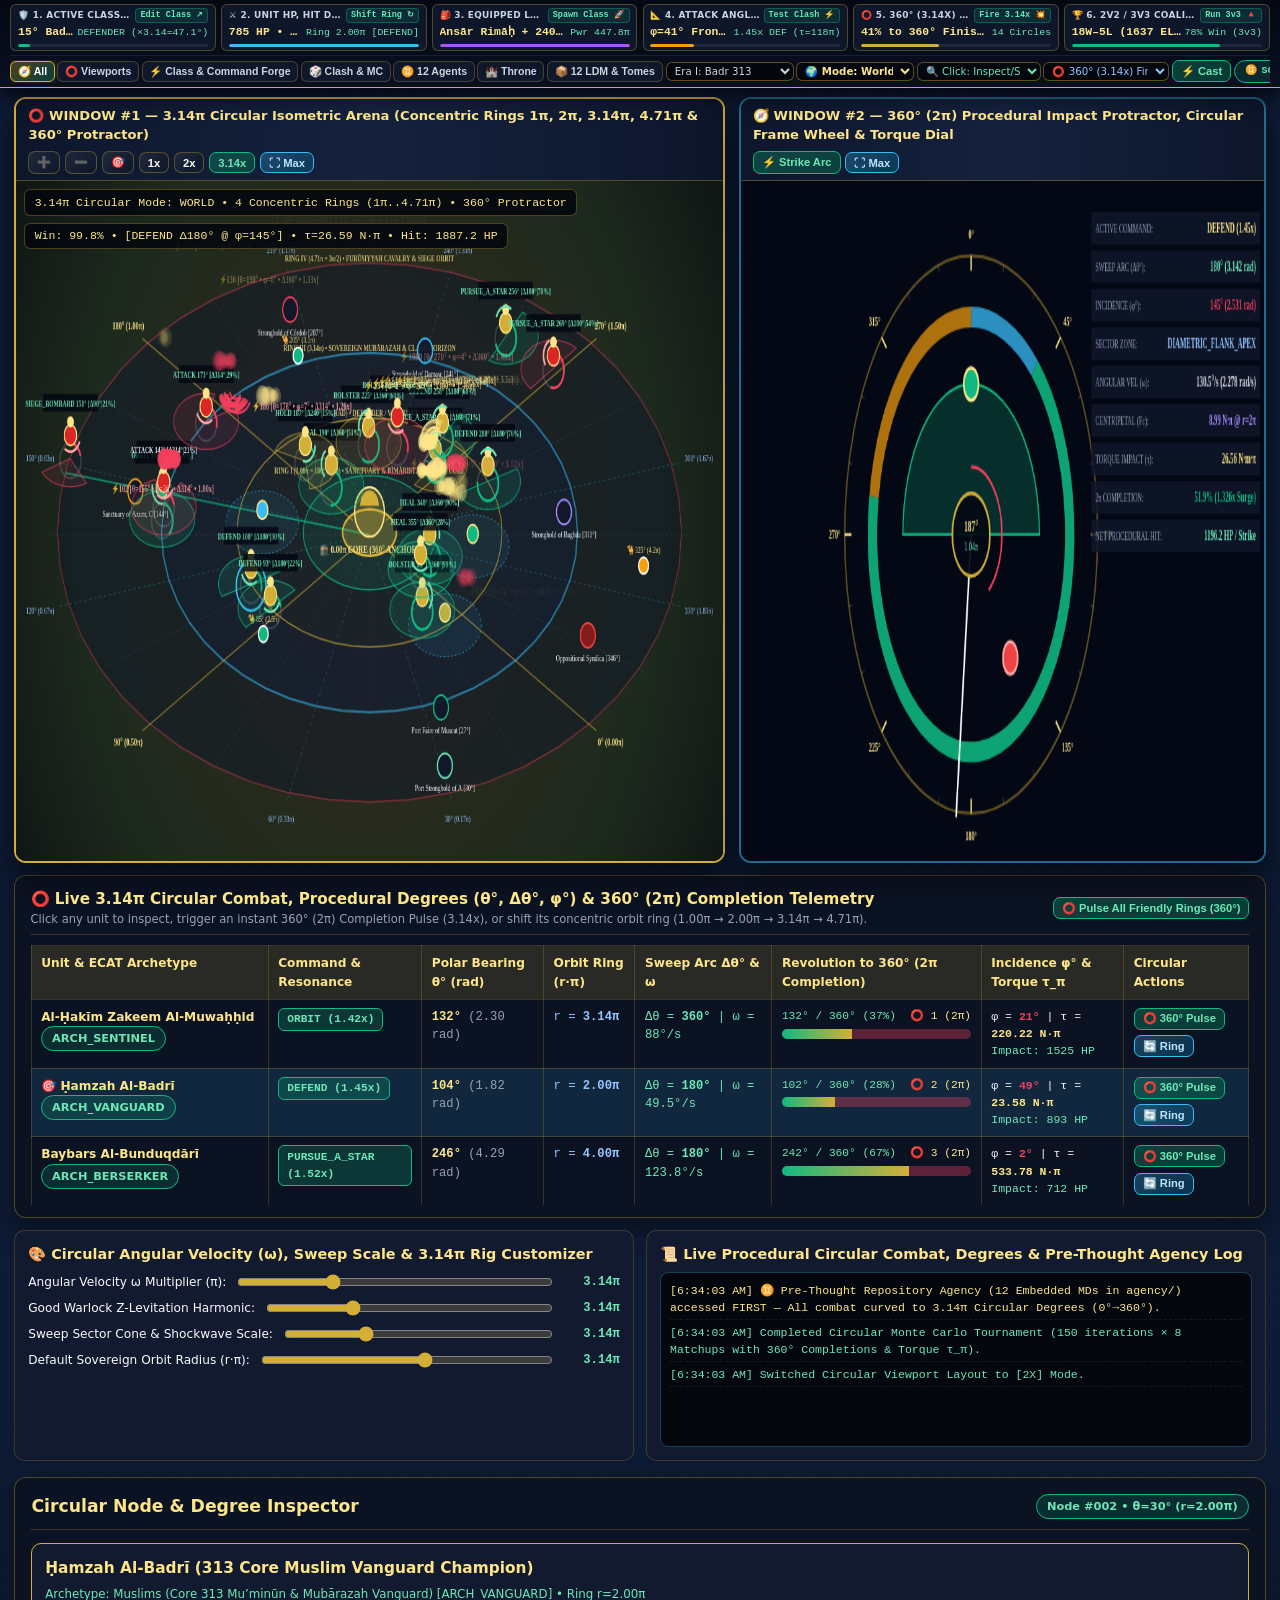
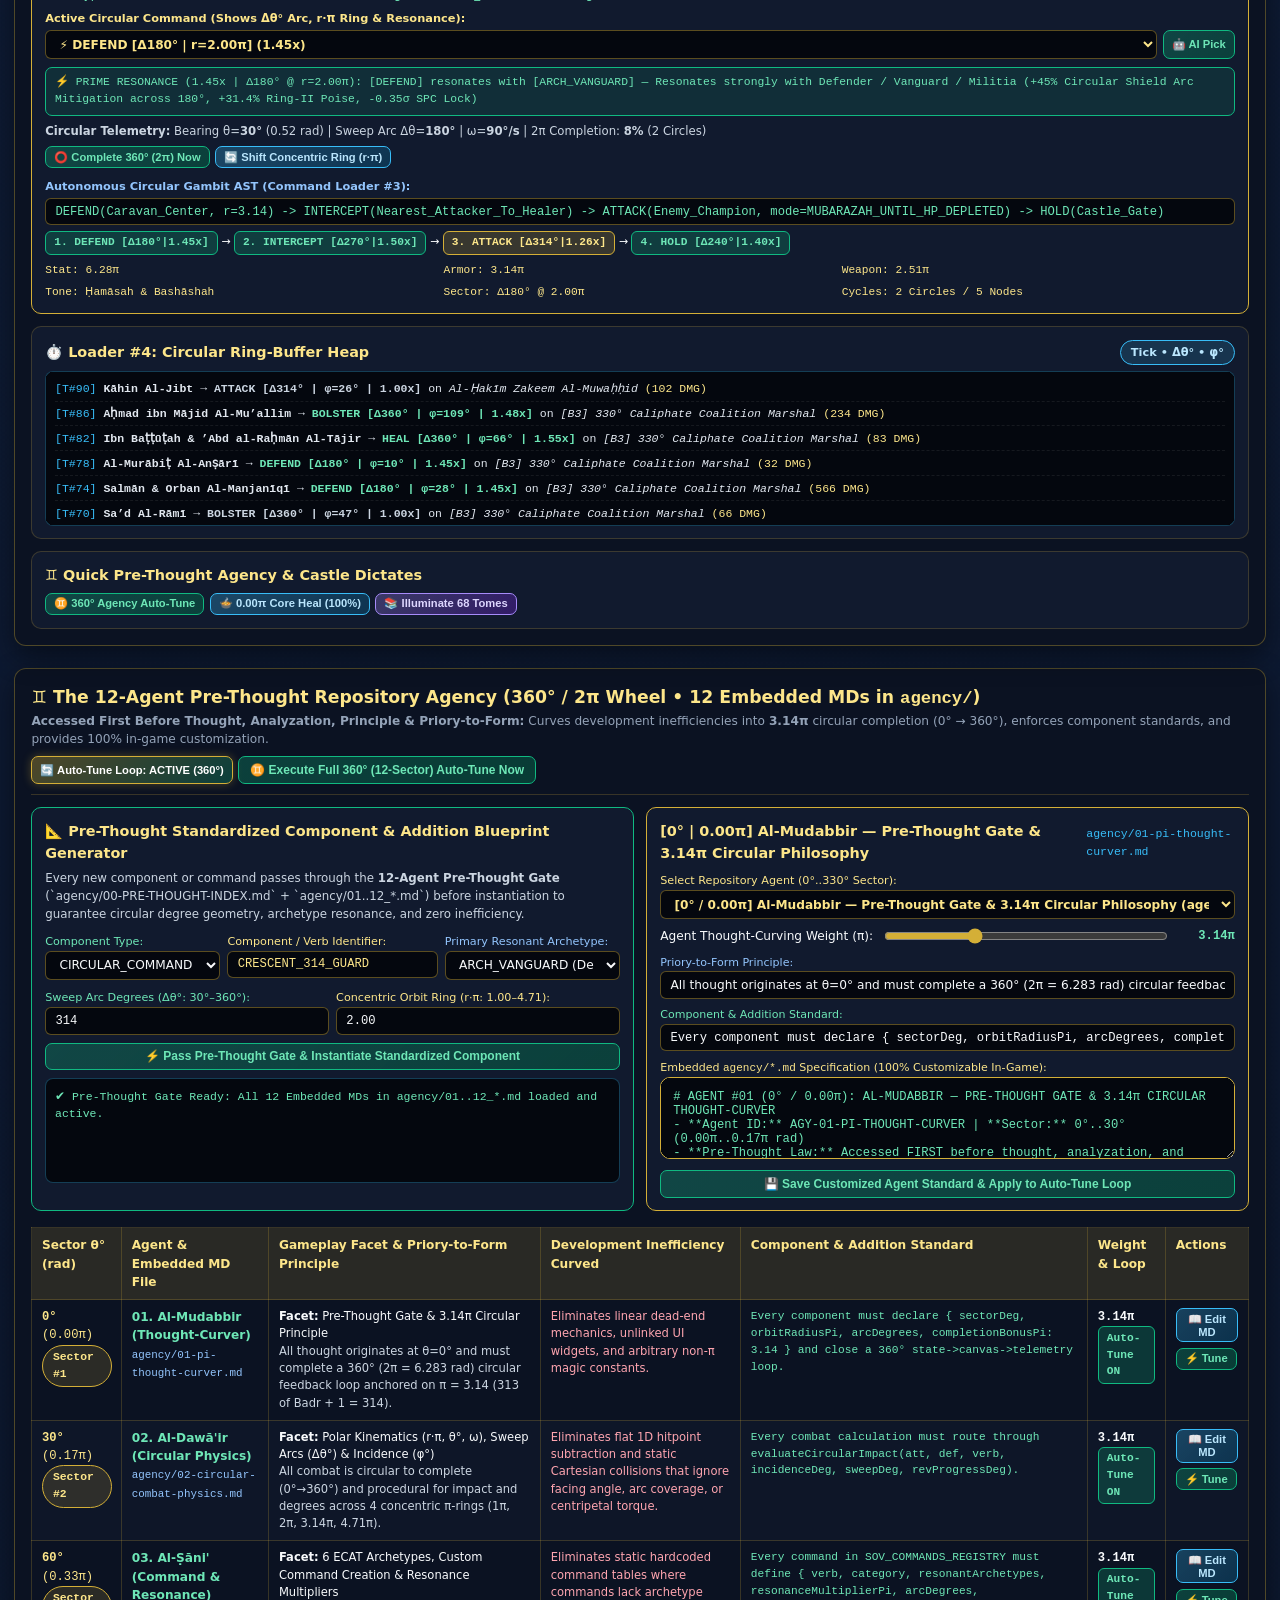
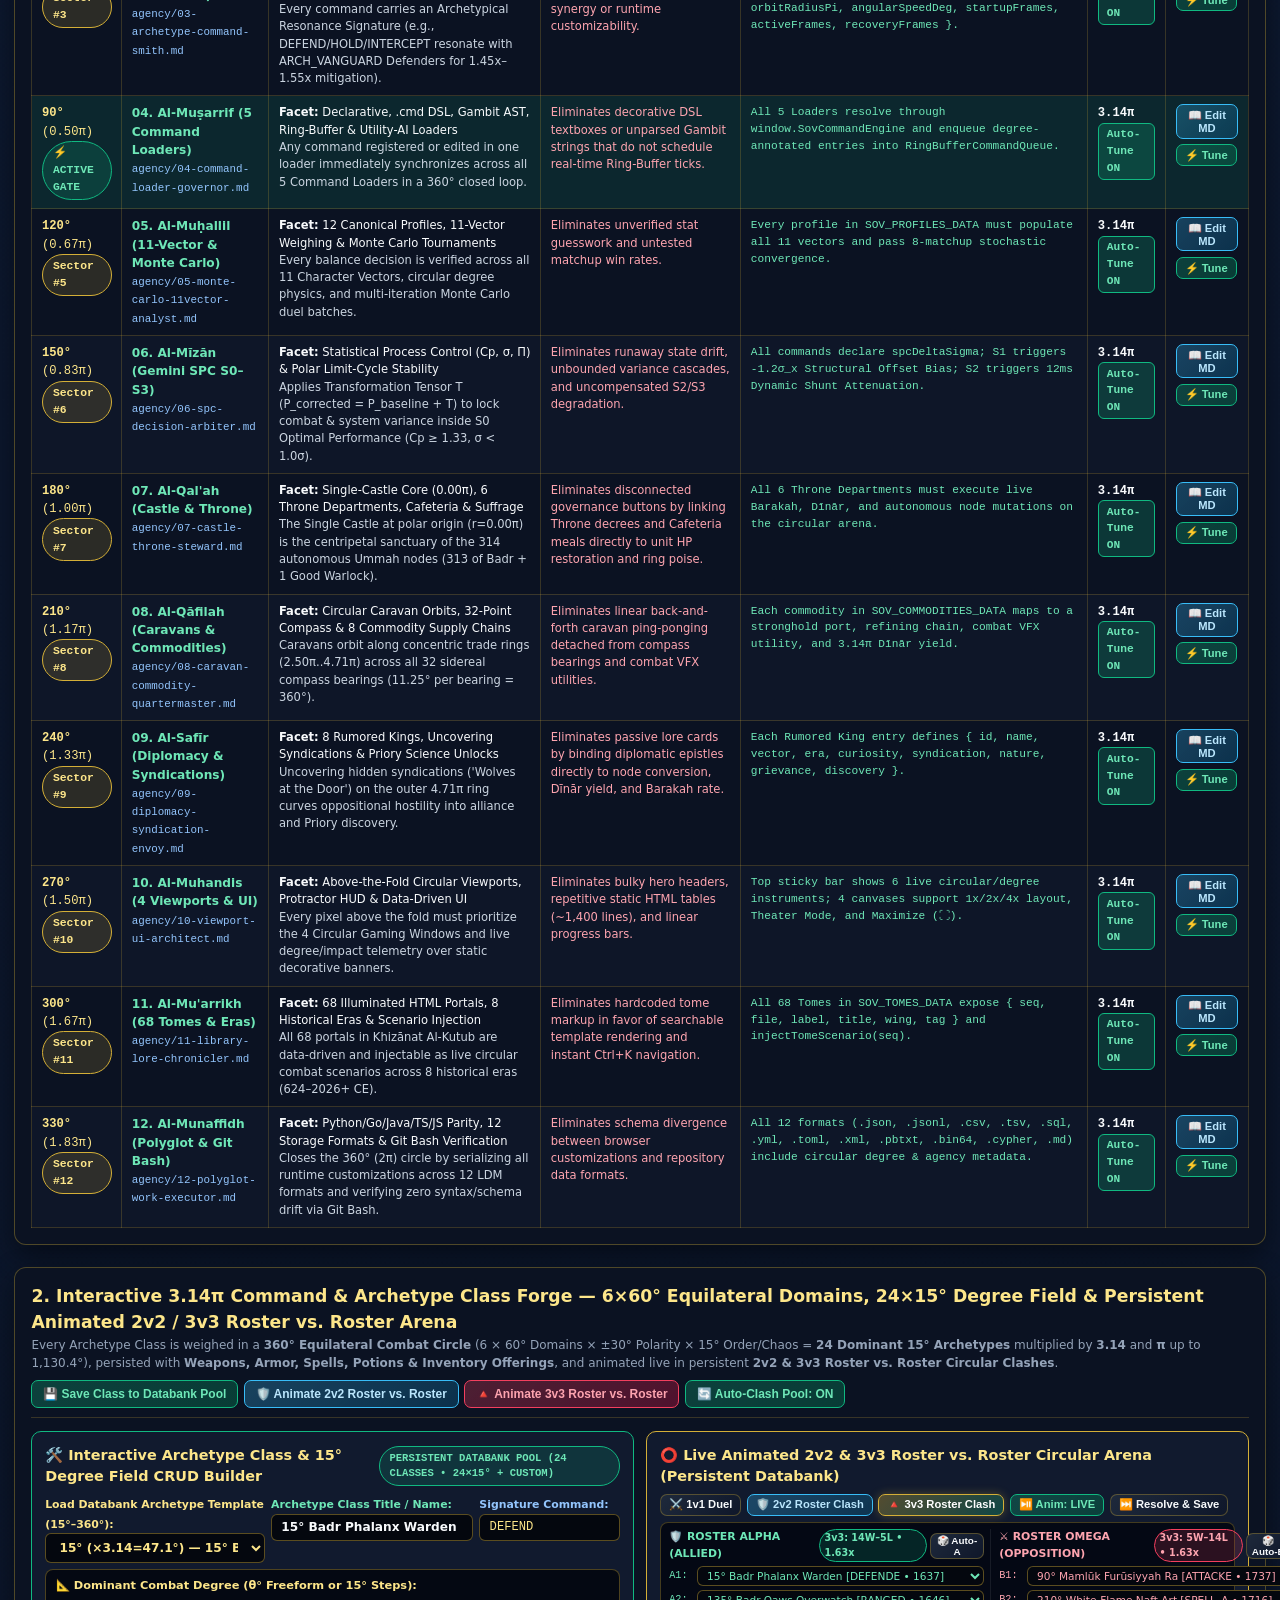
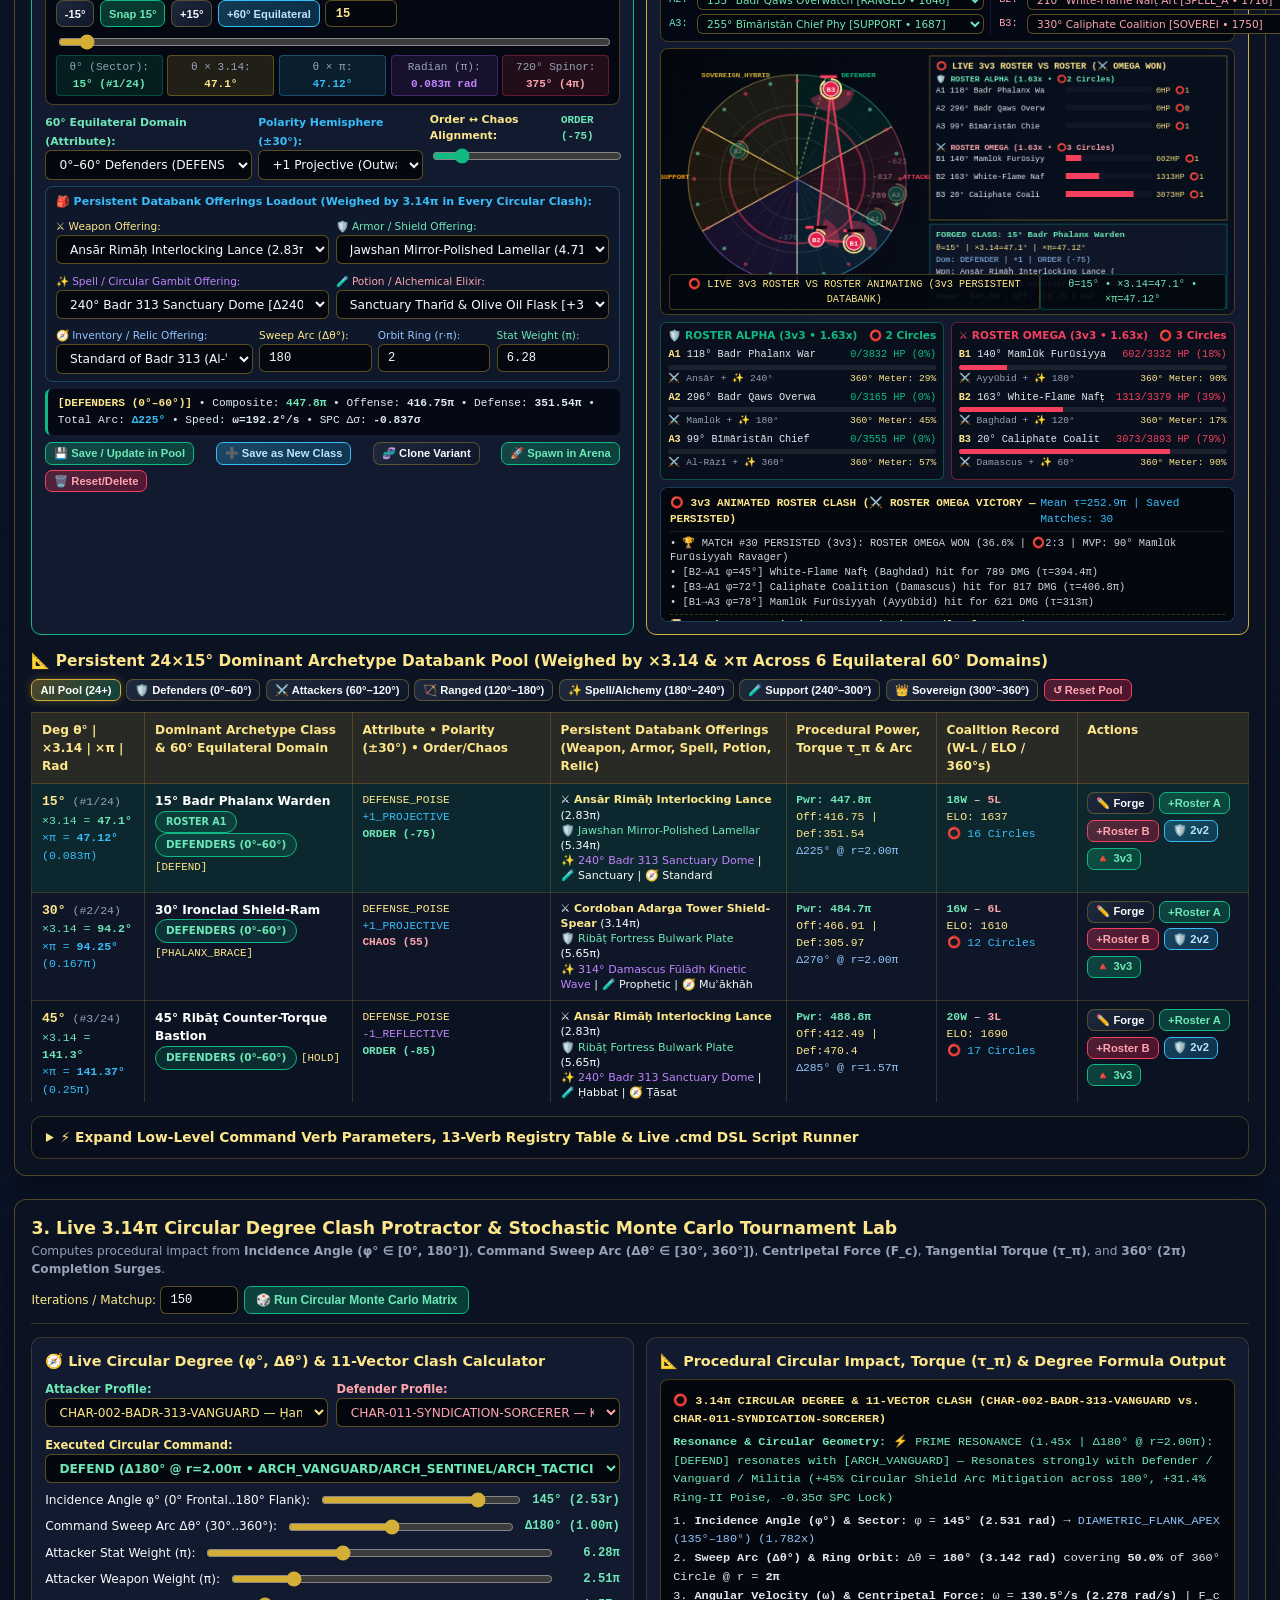
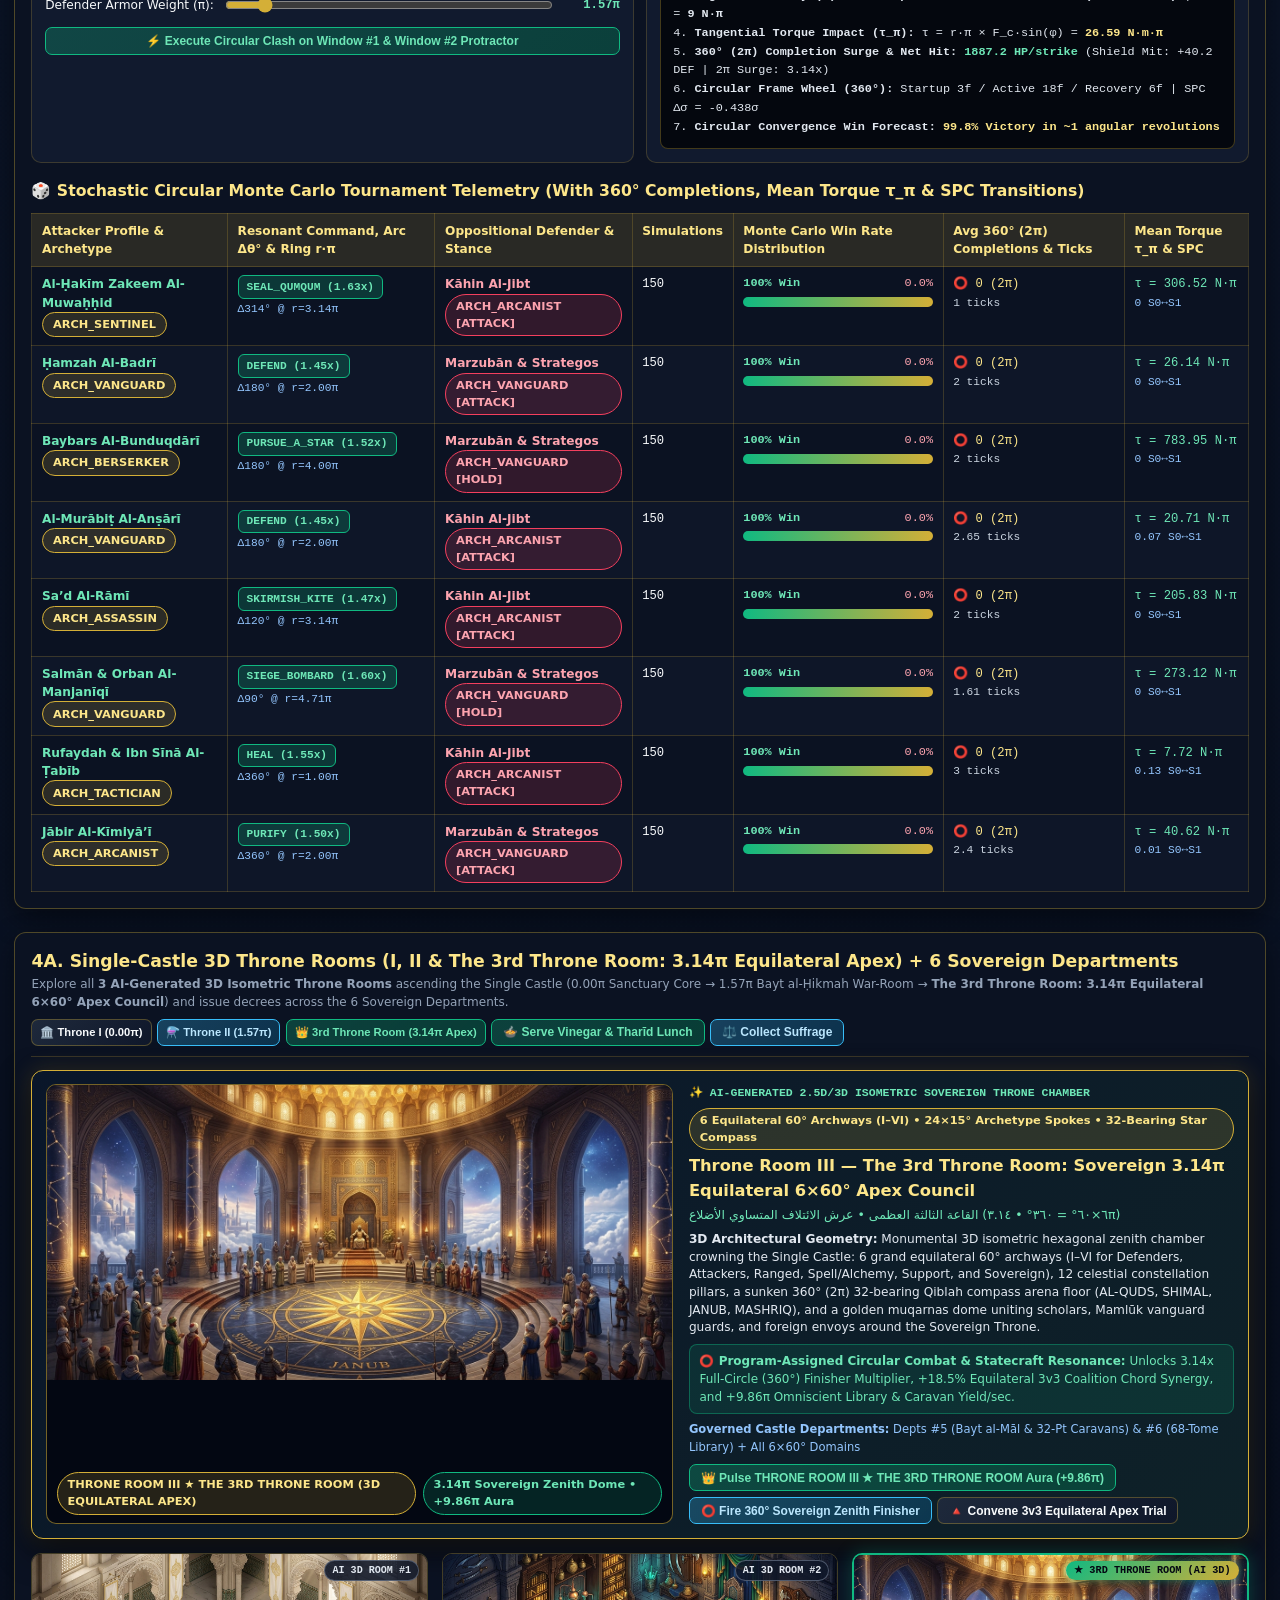
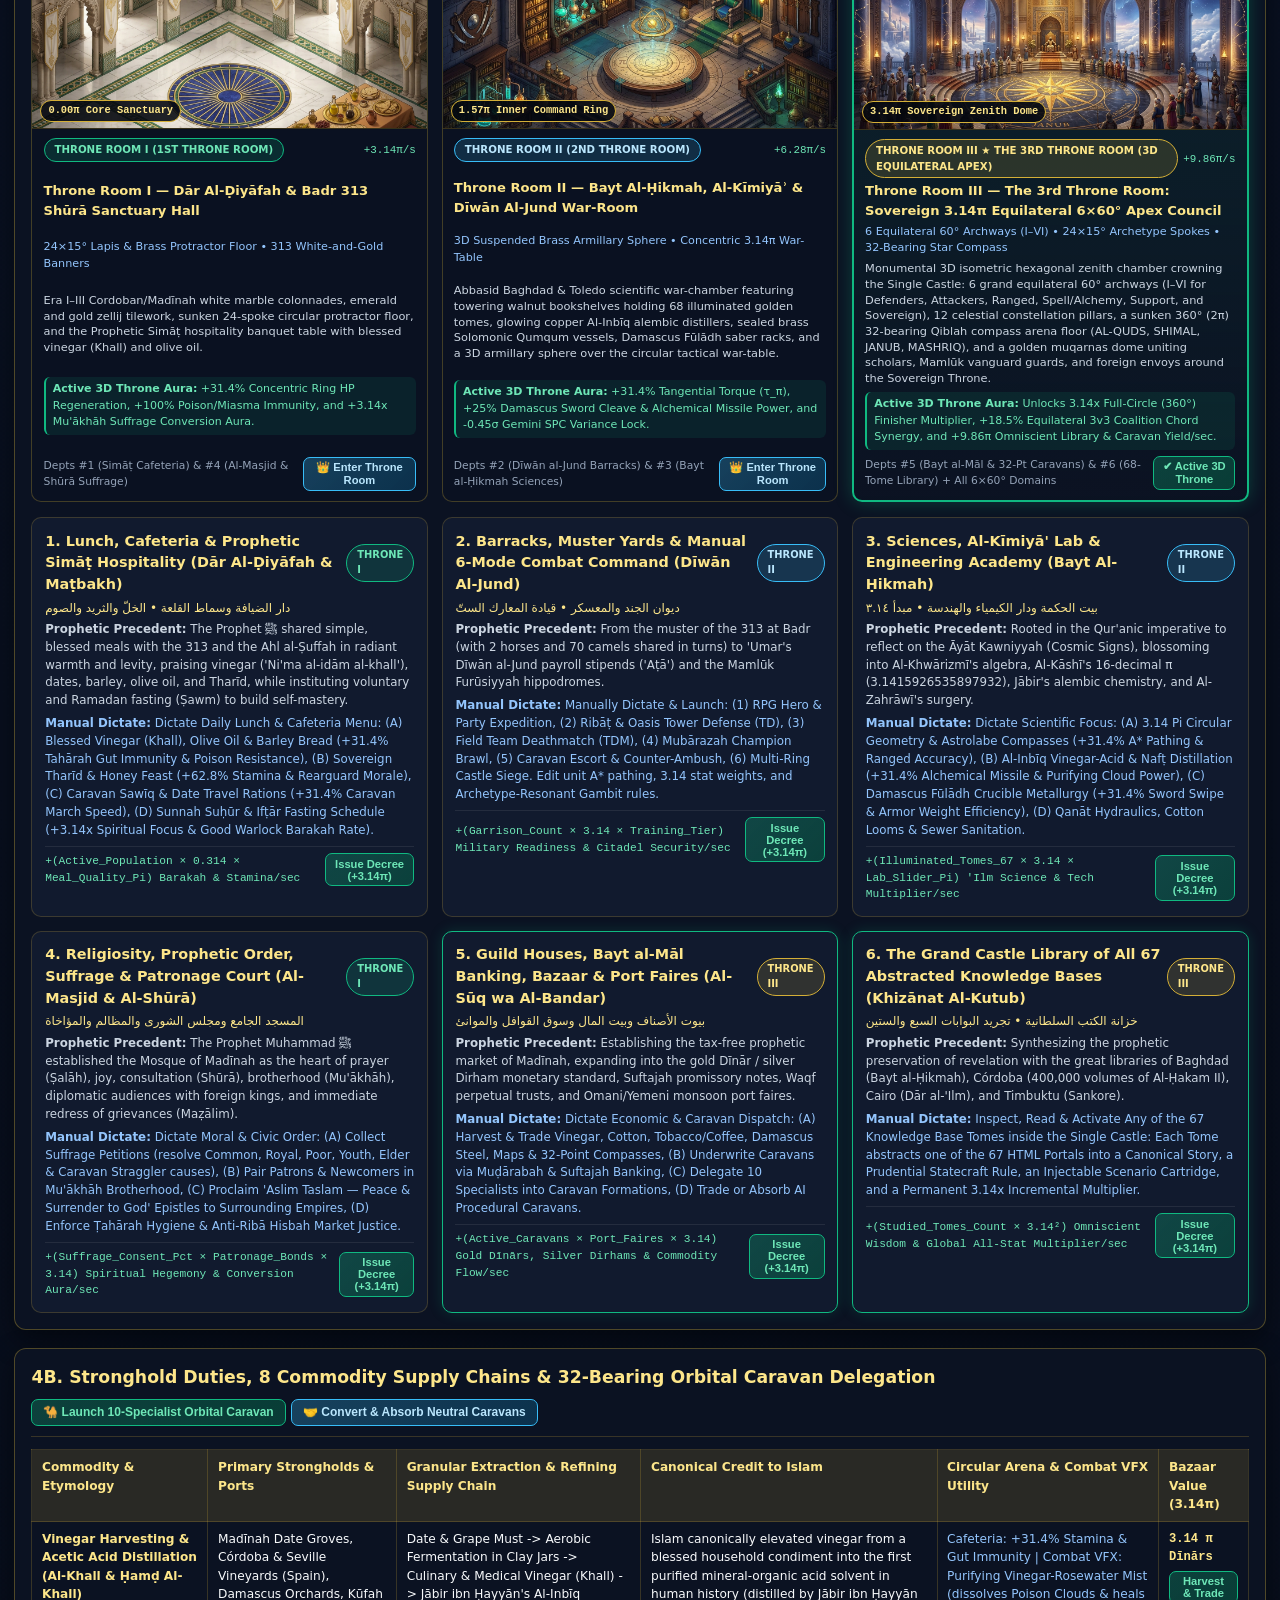
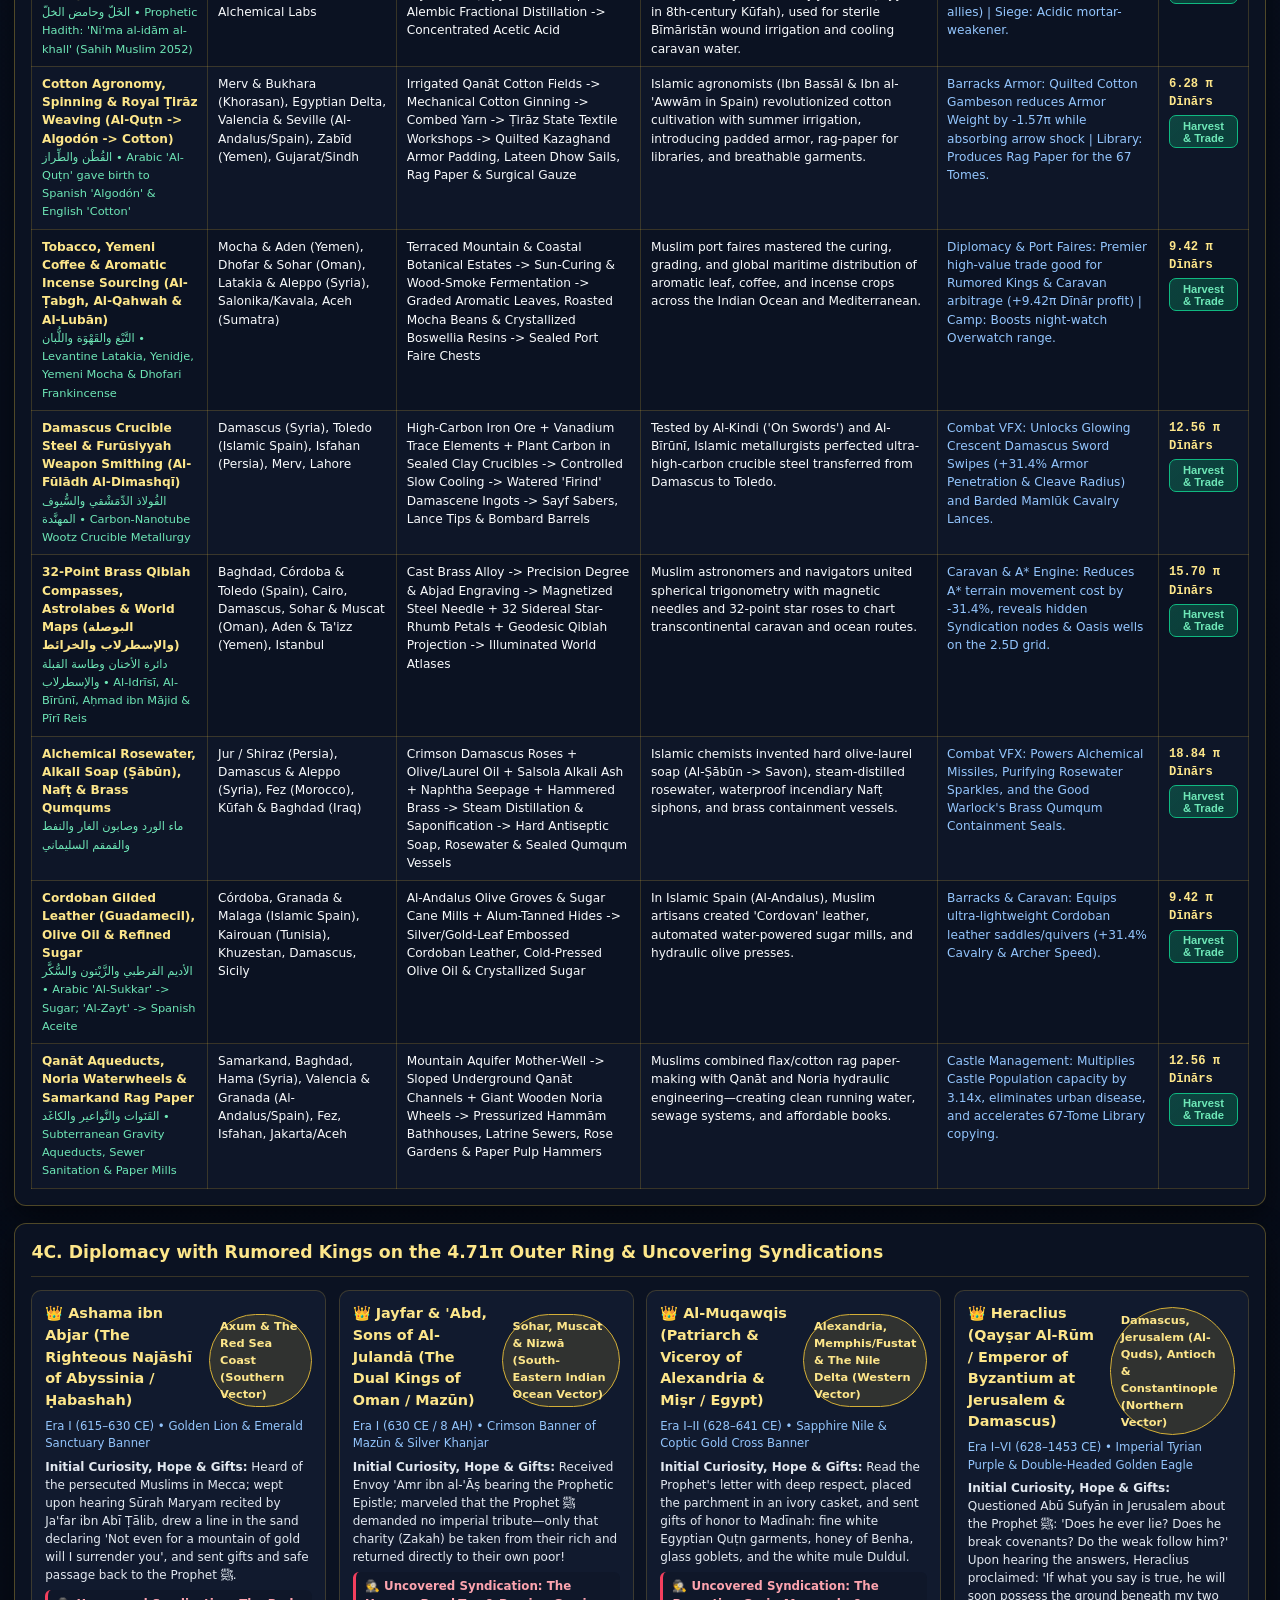
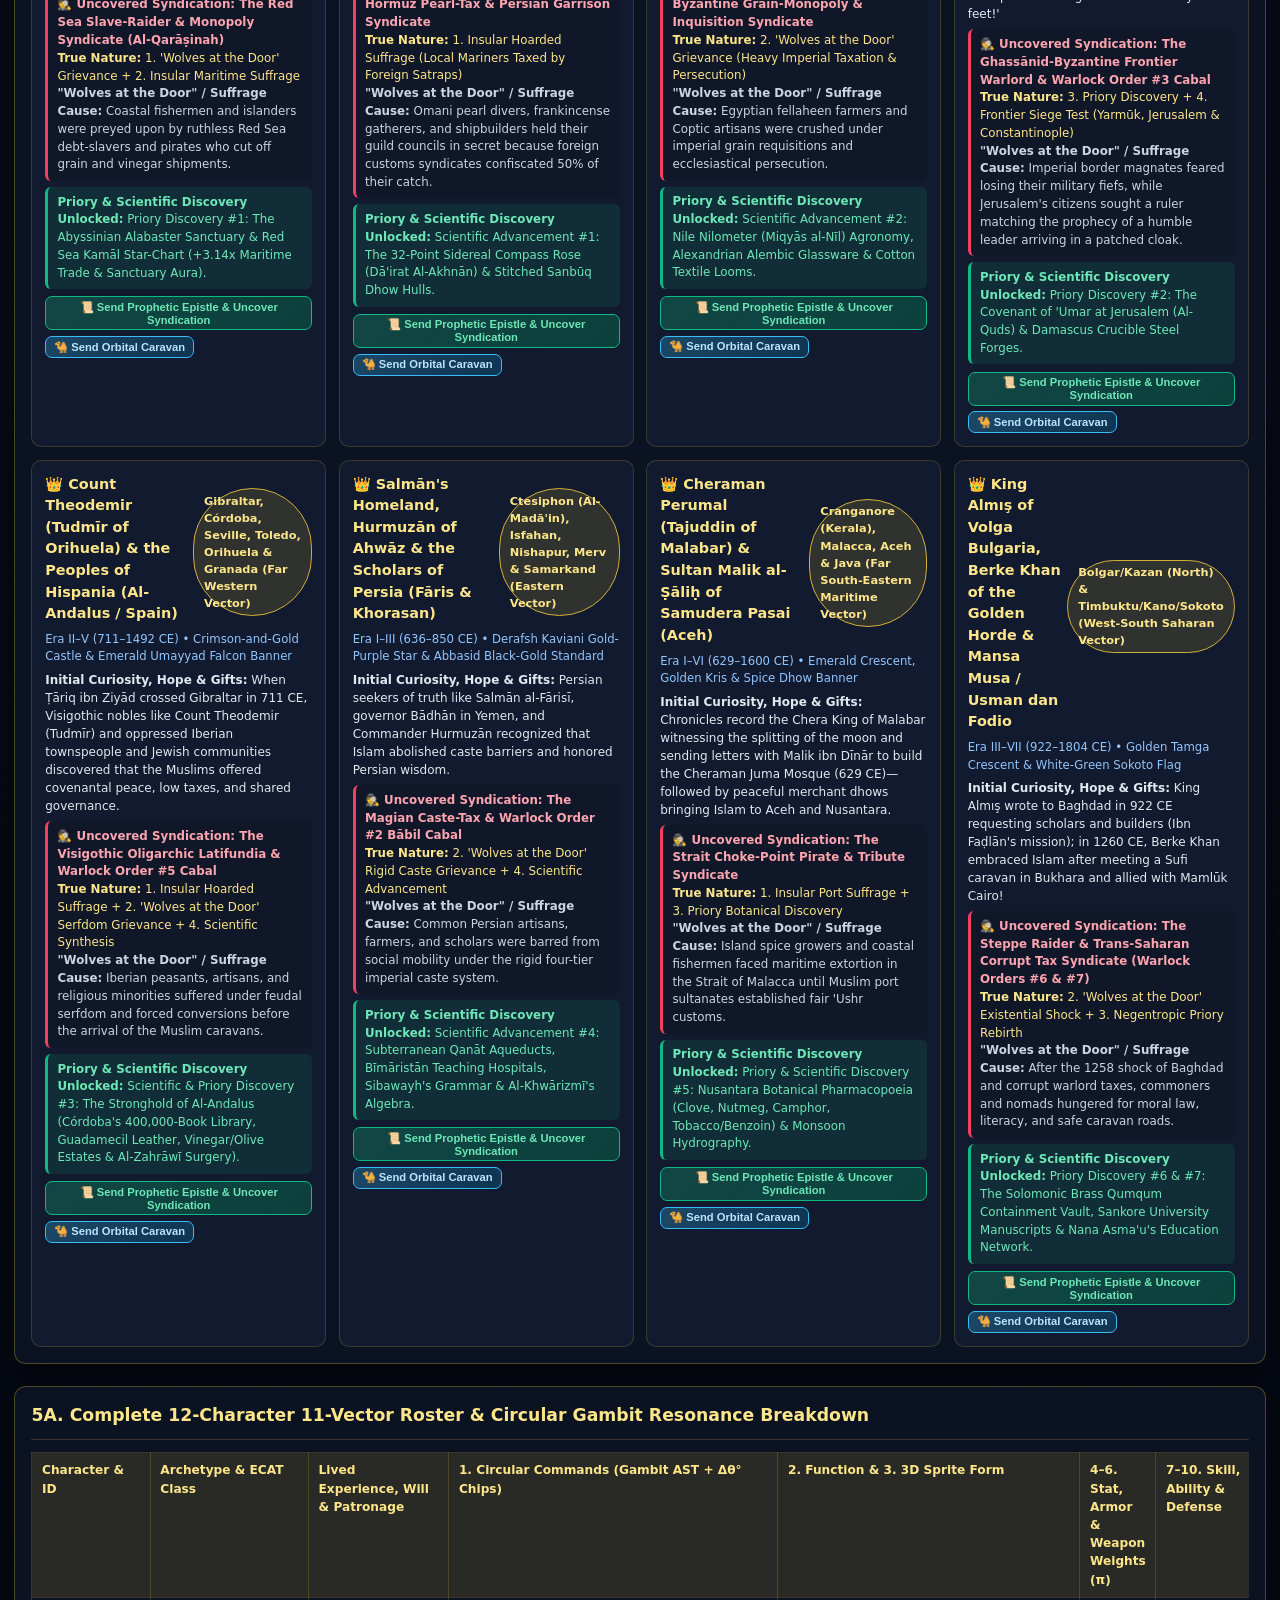
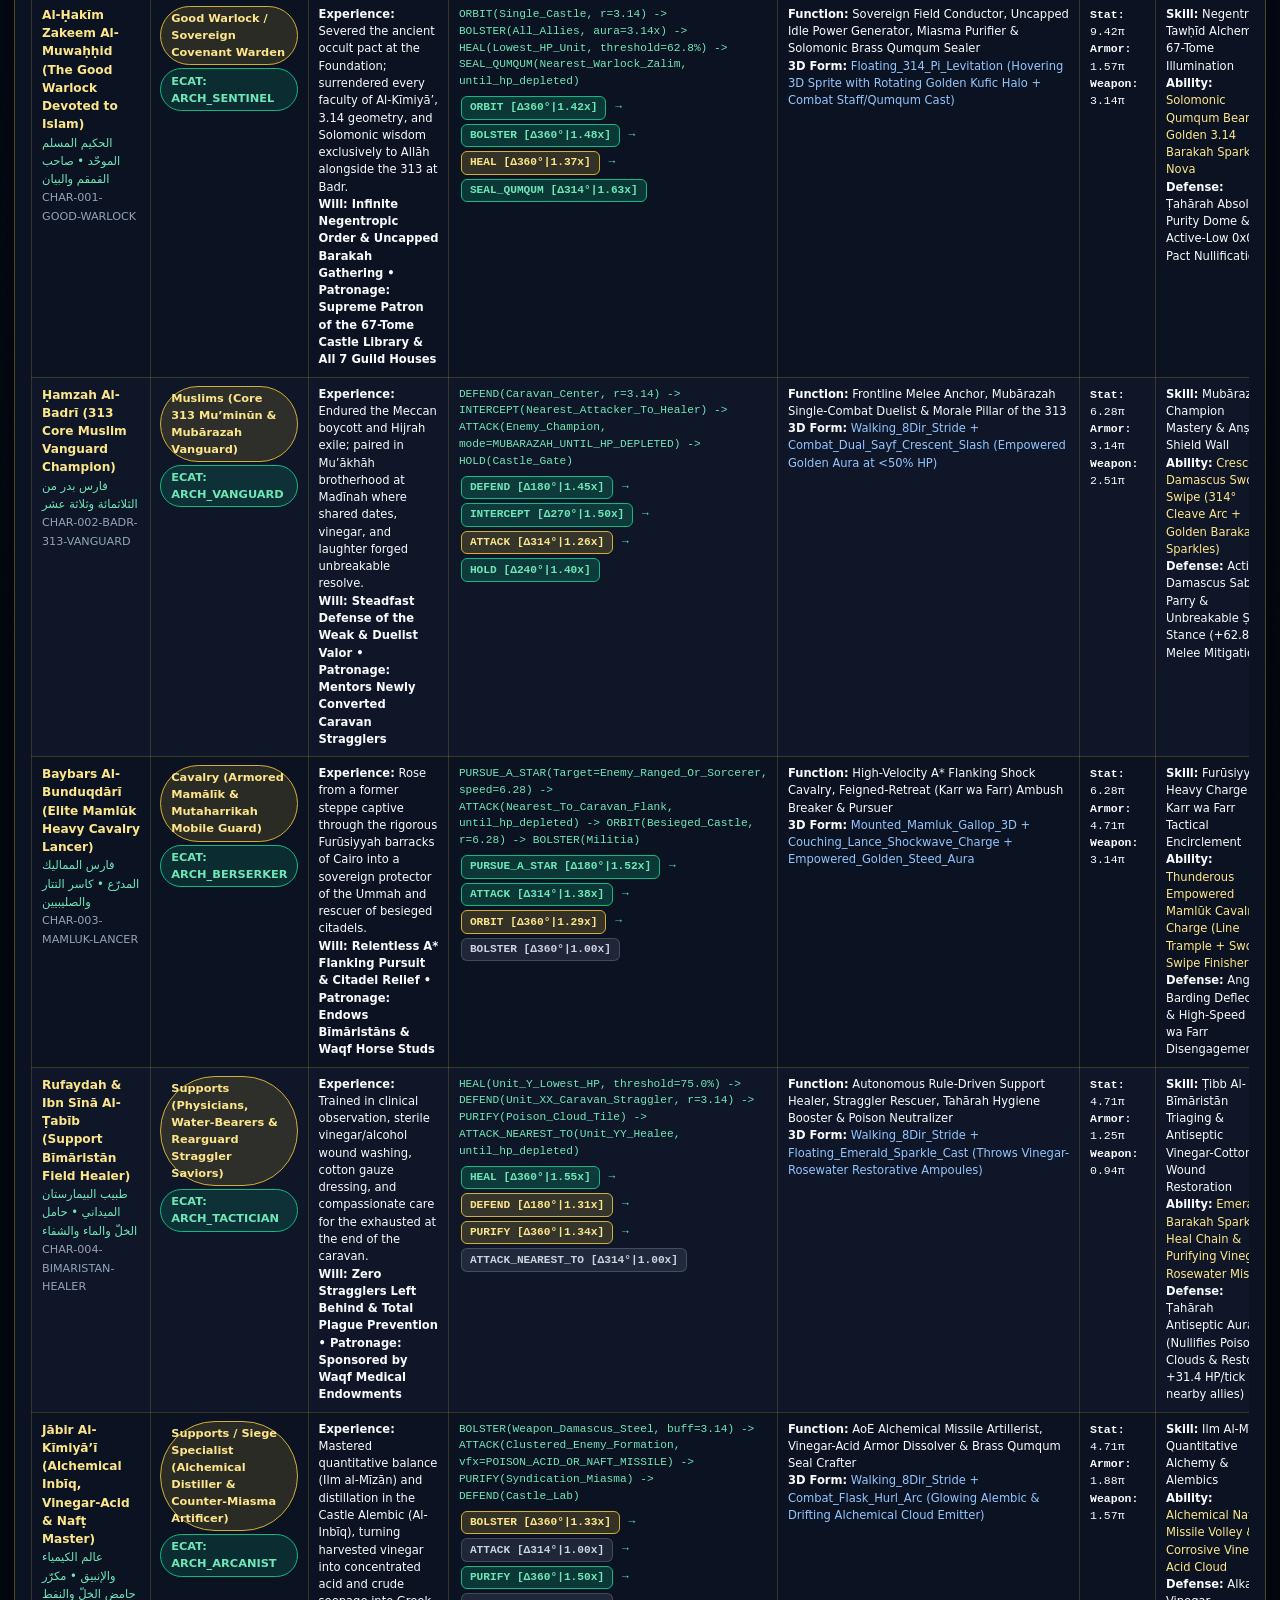
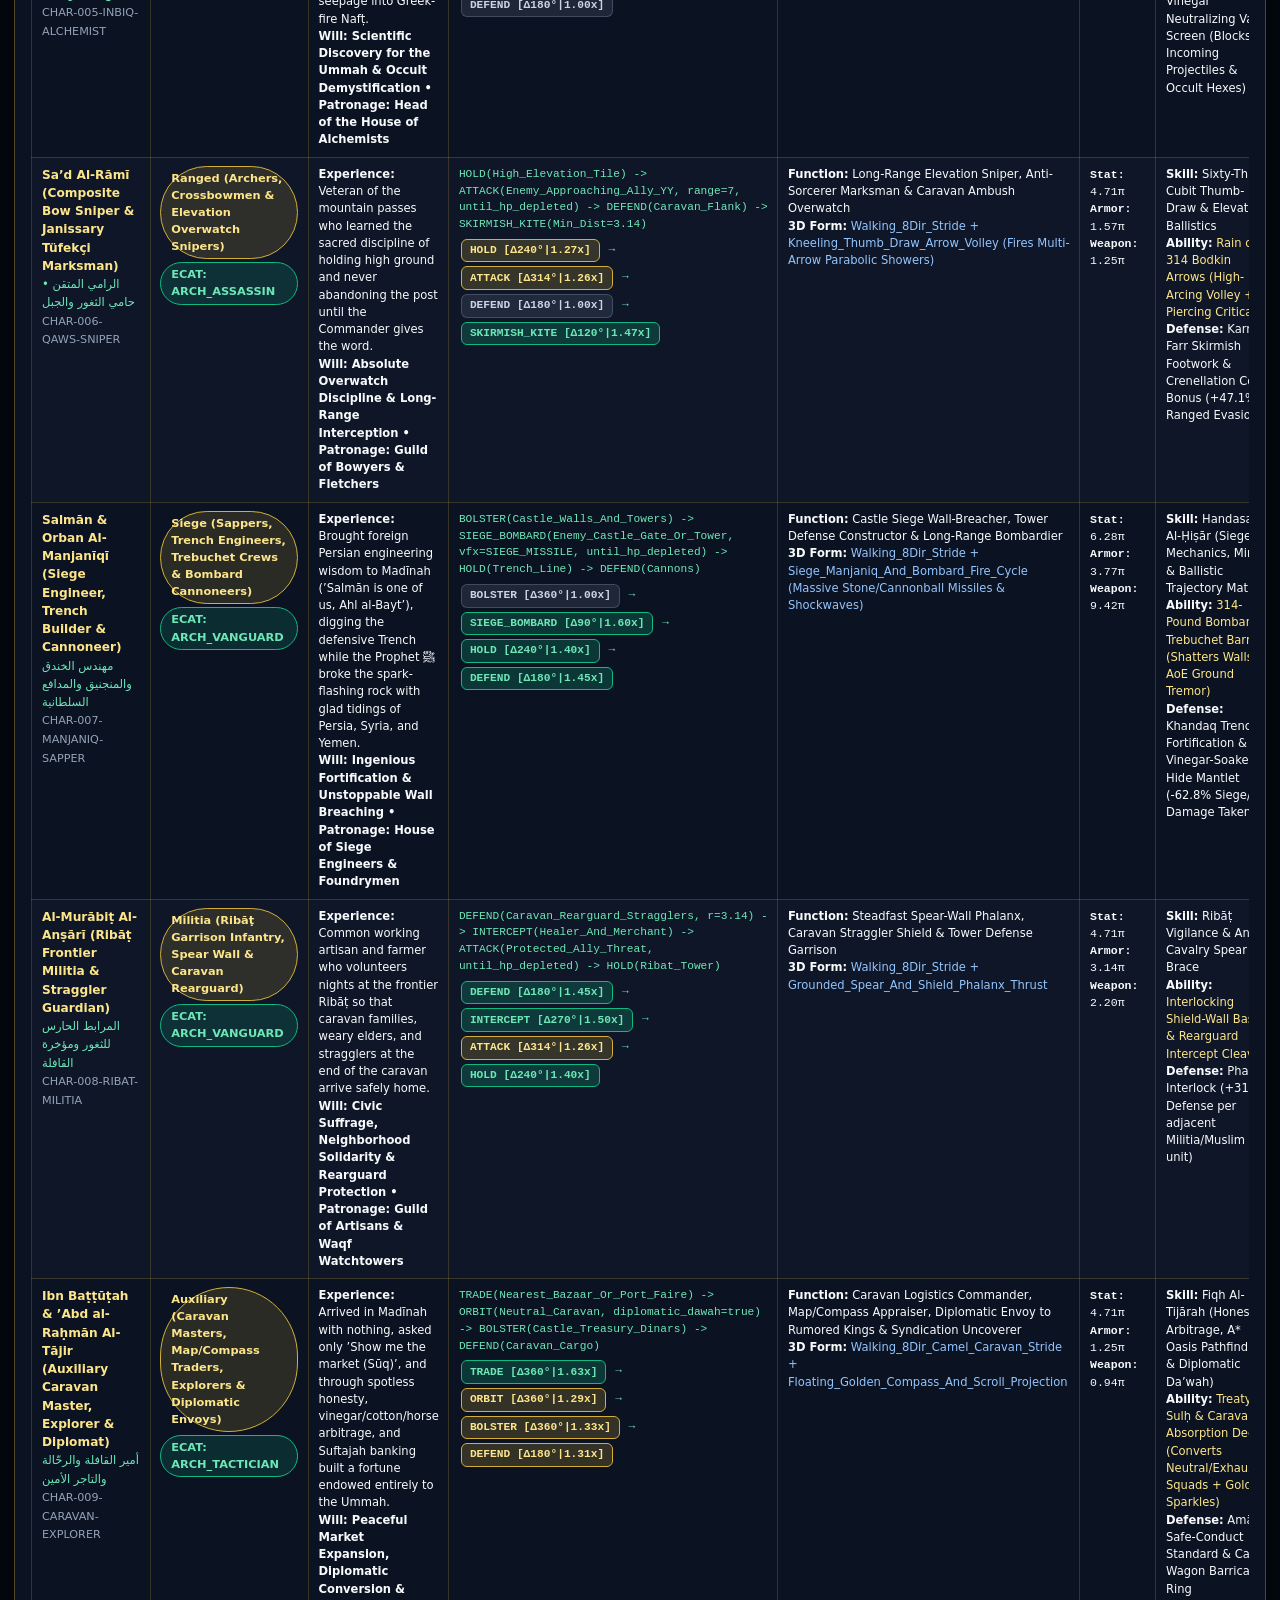
==== commit 51d78c24: "feat(roster): animate 60fps 2v2 and 3v3 Roster vs Roster circular clashes from persistent databank" ====
--- a/islamic-single-castle-25d-rpg-caravan-siege-314-studio-game.html
+++ b/islamic-single-castle-25d-rpg-caravan-siege-314-studio-game.html
@@ -258,7 +258,7 @@
           <div>
             <h2 class="panel-title">♊ The 12-Agent Pre-Thought Repository Agency (360° / 2π Wheel • 12 Embedded MDs in <code>agency/</code>)</h2>
             <div style="font-size:0.76rem;color:var(--text-muted);">
-              <strong>Accessed First Before Thought, Analyzation, Principle &amp; Priory-to-Form:</strong> Curves development inefficiencies into $3.14\pi$ circular completion ($0^\circ \rightarrow 360^\circ$), enforces component standards, and provides 100% in-game customization.
+              <strong>Accessed First Before Thought, Analyzation, Principle &amp; Priory-to-Form:</strong> Curves development inefficiencies into <strong>3.14π</strong> circular completion (0° → 360°), enforces component standards, and provides 100% in-game customization.
             </div>
           </div>
           <div class="btn-row">
@@ -375,16 +375,16 @@
       <div class="panel">
         <div class="panel-header">
           <div>
-            <h2 class="panel-title">2. Interactive 3.14π Command &amp; Archetype Class Forge — 6×60° Equilateral Domains, 24×15° Degree Field &amp; 2v2/3v3 Databank Pool</h2>
+            <h2 class="panel-title">2. Interactive 3.14π Command &amp; Archetype Class Forge — 6×60° Equilateral Domains, 24×15° Degree Field &amp; Persistent Animated 2v2 / 3v3 Roster vs. Roster Arena</h2>
             <div style="font-size:0.75rem;color:var(--text-muted);">
-              Every Archetype Class is weighed in a <strong>$360^\circ$ Equilateral Combat Circle</strong> ($6 \times 60^\circ$ Domains $\times$ $\pm 30^\circ$ Polarity $\times$ $15^\circ$ Order/Chaos = <strong>24 Dominant $15^\circ$ Archetypes</strong> multiplied by $\mathbf{3.14}$ and $\boldsymbol{\pi}$ up to $1,130.4^\circ$), persisted with <strong>Weapons, Armor, Spells, Potions &amp; Inventory Offerings</strong>, and procedurally weighed in live <strong>1v1 / 2v2 / 3v3 Circular Coalition Clashes</strong>.
+              Every Archetype Class is weighed in a <strong>360° Equilateral Combat Circle</strong> (6 × 60° Domains × ±30° Polarity × 15° Order/Chaos = <strong>24 Dominant 15° Archetypes</strong> multiplied by <strong>3.14</strong> and <strong>π</strong> up to 1,130.4°), persisted with <strong>Weapons, Armor, Spells, Potions &amp; Inventory Offerings</strong>, and animated live in persistent <strong>2v2 &amp; 3v3 Roster vs. Roster Circular Clashes</strong>.
             </div>
           </div>
           <div class="btn-row">
             <button class="btn btn-emerald" onclick="window.SovGame.saveForgedArchetypeClass()">💾 Save Class to Databank Pool</button>
-            <button class="btn btn-sapphire" onclick="window.SovGame.triggerDatabankCoalitionBattle('2v2')">🛡️ Clash 2v2 Coalition</button>
-            <button class="btn btn-crimson" onclick="window.SovGame.triggerDatabankCoalitionBattle('3v3')">🔺 Clash 3v3 Equilateral</button>
-            <button id="autoWeighPoolBtn" class="btn btn-emerald" onclick="window.SovGame.toggleAutoWeighDatabankPool()">🔄 Auto-Weigh Pool: ON</button>
+            <button class="btn btn-sapphire" onclick="window.SovGame.startAnimatedRosterClash('2v2')">🛡️ Animate 2v2 Roster vs. Roster</button>
+            <button class="btn btn-crimson" onclick="window.SovGame.startAnimatedRosterClash('3v3')">🔺 Animate 3v3 Roster vs. Roster</button>
+            <button id="autoWeighPoolBtn" class="btn btn-emerald" onclick="window.SovGame.toggleAutoWeighDatabankPool()">🔄 Auto-Clash Pool: ON</button>
           </div>
         </div>
 
@@ -416,7 +416,7 @@
             <!-- Row 2: Freeform & 15°-Snapped Degree Slider + Live ×3.14 & ×π Readout Banner -->
             <div style="background:#040812;border:1px solid rgba(212,175,55,0.35);border-radius:8px;padding:0.45rem 0.6rem;margin-bottom:0.45rem;">
               <div style="display:flex;flex-wrap:wrap;justify-content:space-between;align-items:center;gap:0.35rem;margin-bottom:0.3rem;">
-                <span style="font-size:0.71rem;color:#FDE68A;font-weight:700;">📐 Dominant Combat Degree ($\theta^\circ$ Freeform or $15^\circ$ Steps):</span>
+                <span style="font-size:0.71rem;color:#FDE68A;font-weight:700;">📐 Dominant Combat Degree (θ° Freeform or 15° Steps):</span>
                 <div class="btn-row">
                   <button type="button" class="btn btn-sm" onclick="window.SovGame.stepForgedClassDegree(-15)">-15°</button>
                   <button type="button" class="btn btn-sm btn-emerald" onclick="window.SovGame.snapForgedClassDegreeTo15()">Snap 15°</button>
@@ -518,28 +518,87 @@
             </div>
           </div>
 
-          <!-- RIGHT: Interactive 360° (6×60° Equilateral & 24×15° Dominant) Wheel Canvas + Automated 1v1/2v2/3v3 Coalition Arena -->
+          <!-- RIGHT: Persistent Databank Roster vs. Roster (2v2 & 3v3) Builder + Live 60 FPS Animated Circular Arena -->
           <div class="sub-card" style="border-color:var(--gold);">
-            <div style="display:flex;justify-content:space-between;align-items:center;gap:0.4rem;margin-bottom:0.35rem;">
-              <h4 style="margin:0;">⭕ 360° Equilateral (6×60° / 24×15°) Wheel &amp; Live Coalition Clash</h4>
+            <div style="display:flex;flex-wrap:wrap;justify-content:space-between;align-items:center;gap:0.35rem;margin-bottom:0.38rem;">
+              <h4 style="margin:0;">⭕ Live Animated 2v2 &amp; 3v3 Roster vs. Roster Circular Arena (Persistent Databank)</h4>
               <div class="btn-row">
-                <button class="btn btn-sm" onclick="window.SovGame.triggerDatabankCoalitionBattle('1v1')">⚔️ 1v1 Duel</button>
-                <button class="btn btn-sm btn-sapphire" onclick="window.SovGame.triggerDatabankCoalitionBattle('2v2')">🛡️ 2v2 Pincer</button>
-                <button class="btn btn-sm btn-emerald" onclick="window.SovGame.triggerDatabankCoalitionBattle('3v3')">🔺 3v3 Equilateral</button>
-              </div>
-            </div>
-
-            <!-- Interactive 24-Sector (15°) & 6-Domain (60°) Canvas Wheel -->
-            <div style="position:relative;background:#04070E;border:1px solid rgba(212,175,55,0.35);border-radius:8px;overflow:hidden;margin-bottom:0.45rem;text-align:center;">
-              <canvas id="archetypeDegreeWheelCanvas" width="620" height="295" style="width:100%;height:265px;display:block;cursor:crosshair;"></canvas>
-              <div style="position:absolute;bottom:5px;left:8px;right:8px;display:flex;justify-content:space-between;pointer-events:none;font-family:Consolas,monospace;font-size:0.66rem;">
-                <span style="background:rgba(4,7,14,0.85);padding:2px 6px;border-radius:4px;color:#FDE68A;border:1px solid rgba(212,175,55,0.3);">Click any 15° Sector or 60° Domain on Wheel to Tune Class &amp; Run Matchup</span>
-                <span id="wheelHoverReadout" style="background:rgba(4,7,14,0.85);padding:2px 6px;border-radius:4px;color:#6EE7B7;border:1px solid rgba(16,185,129,0.3);">θ=15° • ×3.14=47.1° • ×π=47.12°</span>
-              </div>
-            </div>
-
-            <!-- Live Procedural 1v1 / 2v2 / 3v3 Coalition Clash Output -->
-            <div id="databankCoalitionLiveBox" class="combat-log-box" style="height:175px;font-size:0.71rem;line-height:1.45;"></div>
+                <button id="btnRosterMode_1v1" class="btn btn-sm" onclick="window.SovGame.startAnimatedRosterClash('1v1')">⚔️ 1v1 Duel</button>
+                <button id="btnRosterMode_2v2" class="btn btn-sm btn-sapphire" onclick="window.SovGame.startAnimatedRosterClash('2v2')">🛡️ 2v2 Roster Clash</button>
+                <button id="btnRosterMode_3v3" class="btn btn-sm btn-emerald active" onclick="window.SovGame.startAnimatedRosterClash('3v3')">🔺 3v3 Roster Clash</button>
+                <button id="btnToggleRosterAnim" class="btn btn-sm btn-emerald" onclick="window.SovGame.toggleRosterBattleAnimation()">⏯️ Anim: LIVE</button>
+                <button class="btn btn-sm" onclick="window.SovGame.instantResolveAndPersistRosterClash()">⏭️ Resolve &amp; Save</button>
+              </div>
+            </div>
+
+            <!-- PERSISTENT DATABANK ROSTER VS. ROSTER BUILDER (ROSTER ALPHA vs. ROSTER OMEGA) -->
+            <div id="persistentRosterBuilderBox" style="display:grid;grid-template-columns:1fr 1fr;gap:0.42rem;margin-bottom:0.42rem;background:#040814;border:1px solid rgba(212,175,55,0.3);border-radius:8px;padding:0.4rem 0.5rem;">
+              <!-- TEAM A: ALLIED ROSTER ALPHA -->
+              <div style="border-right:1px solid rgba(255,255,255,0.08);padding-right:0.38rem;">
+                <div style="display:flex;justify-content:space-between;align-items:center;margin-bottom:0.25rem;">
+                  <span style="font-size:0.68rem;font-weight:800;color:#6EE7B7;">🛡️ ROSTER ALPHA (ALLIED)</span>
+                  <div style="display:flex;gap:3px;align-items:center;">
+                    <span id="rosterARecordBadge" class="badge badge-emerald" style="font-size:0.6rem;padding:1px 5px;">14W–4L</span>
+                    <button type="button" class="btn btn-sm" style="padding:1px 5px;font-size:0.62rem;" onclick="window.SovGame.autoBuildRosterTeam('A')" title="Auto-Pick 120°/180° Equilateral Synergy Team A">🎲 Auto-A</button>
+                  </div>
+                </div>
+                <div style="display:flex;flex-direction:column;gap:0.22rem;">
+                  <div style="display:flex;align-items:center;gap:4px;">
+                    <span style="font-family:Consolas,monospace;font-size:0.64rem;color:#6EE7B7;width:24px;">A1:</span>
+                    <select id="rosterSelect_A0" class="studio-select" style="flex:1;padding:0.14rem 0.3rem;font-size:0.66rem;color:#6EE7B7;" onchange="window.SovGame.onRosterSlotChange('A', 0, this.value)"></select>
+                  </div>
+                  <div id="rosterSlotRow_A1" style="display:flex;align-items:center;gap:4px;">
+                    <span style="font-family:Consolas,monospace;font-size:0.64rem;color:#6EE7B7;width:24px;">A2:</span>
+                    <select id="rosterSelect_A1" class="studio-select" style="flex:1;padding:0.14rem 0.3rem;font-size:0.66rem;color:#6EE7B7;" onchange="window.SovGame.onRosterSlotChange('A', 1, this.value)"></select>
+                  </div>
+                  <div id="rosterSlotRow_A2" style="display:flex;align-items:center;gap:4px;">
+                    <span style="font-family:Consolas,monospace;font-size:0.64rem;color:#6EE7B7;width:24px;">A3:</span>
+                    <select id="rosterSelect_A2" class="studio-select" style="flex:1;padding:0.14rem 0.3rem;font-size:0.66rem;color:#6EE7B7;" onchange="window.SovGame.onRosterSlotChange('A', 2, this.value)"></select>
+                  </div>
+                </div>
+              </div>
+
+              <!-- TEAM B: OPPOSITION ROSTER OMEGA -->
+              <div style="padding-left:0.1rem;">
+                <div style="display:flex;justify-content:space-between;align-items:center;margin-bottom:0.25rem;">
+                  <span style="font-size:0.68rem;font-weight:800;color:#FDA4AF;">⚔️ ROSTER OMEGA (OPPOSITION)</span>
+                  <div style="display:flex;gap:3px;align-items:center;">
+                    <span id="rosterBRecordBadge" class="badge badge-crimson" style="font-size:0.6rem;padding:1px 5px;">4W–14L</span>
+                    <button type="button" class="btn btn-sm" style="padding:1px 5px;font-size:0.62rem;" onclick="window.SovGame.autoBuildRosterTeam('B')" title="Auto-Pick 120°/180° Equilateral Synergy Team B">🎲 Auto-B</button>
+                    <button type="button" class="btn btn-sm" style="padding:1px 5px;font-size:0.62rem;" onclick="window.SovGame.swapRosterTeams()" title="Swap Roster A &amp; Roster B">⇄</button>
+                  </div>
+                </div>
+                <div style="display:flex;flex-direction:column;gap:0.22rem;">
+                  <div style="display:flex;align-items:center;gap:4px;">
+                    <span style="font-family:Consolas,monospace;font-size:0.64rem;color:#FDA4AF;width:24px;">B1:</span>
+                    <select id="rosterSelect_B0" class="studio-select" style="flex:1;padding:0.14rem 0.3rem;font-size:0.66rem;color:#FDA4AF;" onchange="window.SovGame.onRosterSlotChange('B', 0, this.value)"></select>
+                  </div>
+                  <div id="rosterSlotRow_B1" style="display:flex;align-items:center;gap:4px;">
+                    <span style="font-family:Consolas,monospace;font-size:0.64rem;color:#FDA4AF;width:24px;">B2:</span>
+                    <select id="rosterSelect_B1" class="studio-select" style="flex:1;padding:0.14rem 0.3rem;font-size:0.66rem;color:#FDA4AF;" onchange="window.SovGame.onRosterSlotChange('B', 1, this.value)"></select>
+                  </div>
+                  <div id="rosterSlotRow_B2" style="display:flex;align-items:center;gap:4px;">
+                    <span style="font-family:Consolas,monospace;font-size:0.64rem;color:#FDA4AF;width:24px;">B3:</span>
+                    <select id="rosterSelect_B2" class="studio-select" style="flex:1;padding:0.14rem 0.3rem;font-size:0.66rem;color:#FDA4AF;" onchange="window.SovGame.onRosterSlotChange('B', 2, this.value)"></select>
+                  </div>
+                </div>
+              </div>
+            </div>
+
+            <!-- Interactive 24-Sector (15°) & 6-Domain (60°) Live Animated 2v2/3v3 Battle Wheel -->
+            <div style="position:relative;background:#04070E;border:1px solid rgba(212,175,55,0.35);border-radius:8px;overflow:hidden;margin-bottom:0.4rem;text-align:center;">
+              <canvas id="archetypeDegreeWheelCanvas" width="640" height="310" style="width:100%;height:265px;display:block;cursor:crosshair;"></canvas>
+              <div style="position:absolute;bottom:4px;left:8px;right:8px;display:flex;justify-content:space-between;pointer-events:none;font-family:Consolas,monospace;font-size:0.64rem;">
+                <span id="rosterWheelStatusReadout" style="background:rgba(4,7,14,0.88);padding:2px 6px;border-radius:4px;color:#FDE68A;border:1px solid rgba(212,175,55,0.3);">⭕ LIVE 3v3 ROSTER CLASH ANIMATING • Click any 15° Sector to Edit Class</span>
+                <span id="wheelHoverReadout" style="background:rgba(4,7,14,0.88);padding:2px 6px;border-radius:4px;color:#6EE7B7;border:1px solid rgba(16,185,129,0.3);">θ=15° • ×3.14=47.1° • ×π=47.12°</span>
+              </div>
+            </div>
+
+            <!-- Live Animated Roster vs. Roster Fighter Vitals Strip (HP & 360° Finisher Bars) -->
+            <div id="databankRosterVitalsStrip" style="display:grid;grid-template-columns:1fr 1fr;gap:0.38rem;margin-bottom:0.4rem;"></div>
+
+            <!-- Live Procedural 1v1 / 2v2 / 3v3 Coalition Clash Output & Persistent Match Ledger -->
+            <div id="databankCoalitionLiveBox" class="combat-log-box" style="height:135px;font-size:0.69rem;line-height:1.42;"></div>
           </div>
         </div>
 
@@ -710,7 +769,7 @@
           <div>
             <h2 class="panel-title">3. Live 3.14π Circular Degree Clash Protractor &amp; Stochastic Monte Carlo Tournament Lab</h2>
             <div style="font-size:0.76rem;color:var(--text-muted);">
-              Computes procedural impact from <strong>Incidence Angle ($\phi^\circ \in [0^\circ, 180^\circ]$)</strong>, <strong>Command Sweep Arc ($\Delta\theta^\circ \in [30^\circ, 360^\circ]$)</strong>, <strong>Centripetal Force ($F_c$)</strong>, <strong>Tangential Torque ($\tau_\pi$)</strong>, and <strong>$360^\circ$ ($2\pi$) Completion Surges</strong>.
+              Computes procedural impact from <strong>Incidence Angle (φ° ∈ [0°, 180°])</strong>, <strong>Command Sweep Arc (Δθ° ∈ [30°, 360°])</strong>, <strong>Centripetal Force (F_c)</strong>, <strong>Tangential Torque (τ_π)</strong>, and <strong>360° (2π) Completion Surges</strong>.
             </div>
           </div>
           <div class="btn-row">
@@ -807,7 +866,7 @@
           <div>
             <h2 class="panel-title">4A. Single-Castle 3D Throne Rooms (I, II &amp; The 3rd Throne Room: 3.14π Equilateral Apex) + 6 Sovereign Departments</h2>
             <div style="font-size:0.75rem;color:var(--text-muted);">
-              Explore all <strong>3 AI-Generated 3D Isometric Throne Rooms</strong> ascending the Single Castle ($0.00\pi$ Sanctuary Core $\rightarrow$ $1.57\pi$ Bayt al-Ḥikmah War-Room $\rightarrow$ <strong>The 3rd Throne Room: $3.14\pi$ Equilateral $6\times 60^\circ$ Apex Council</strong>) and issue decrees across the 6 Sovereign Departments.
+              Explore all <strong>3 AI-Generated 3D Isometric Throne Rooms</strong> ascending the Single Castle (0.00π Sanctuary Core → 1.57π Bayt al-Ḥikmah War-Room → <strong>The 3rd Throne Room: 3.14π Equilateral 6×60° Apex Council</strong>) and issue decrees across the 6 Sovereign Departments.
             </div>
           </div>
           <div class="btn-row">
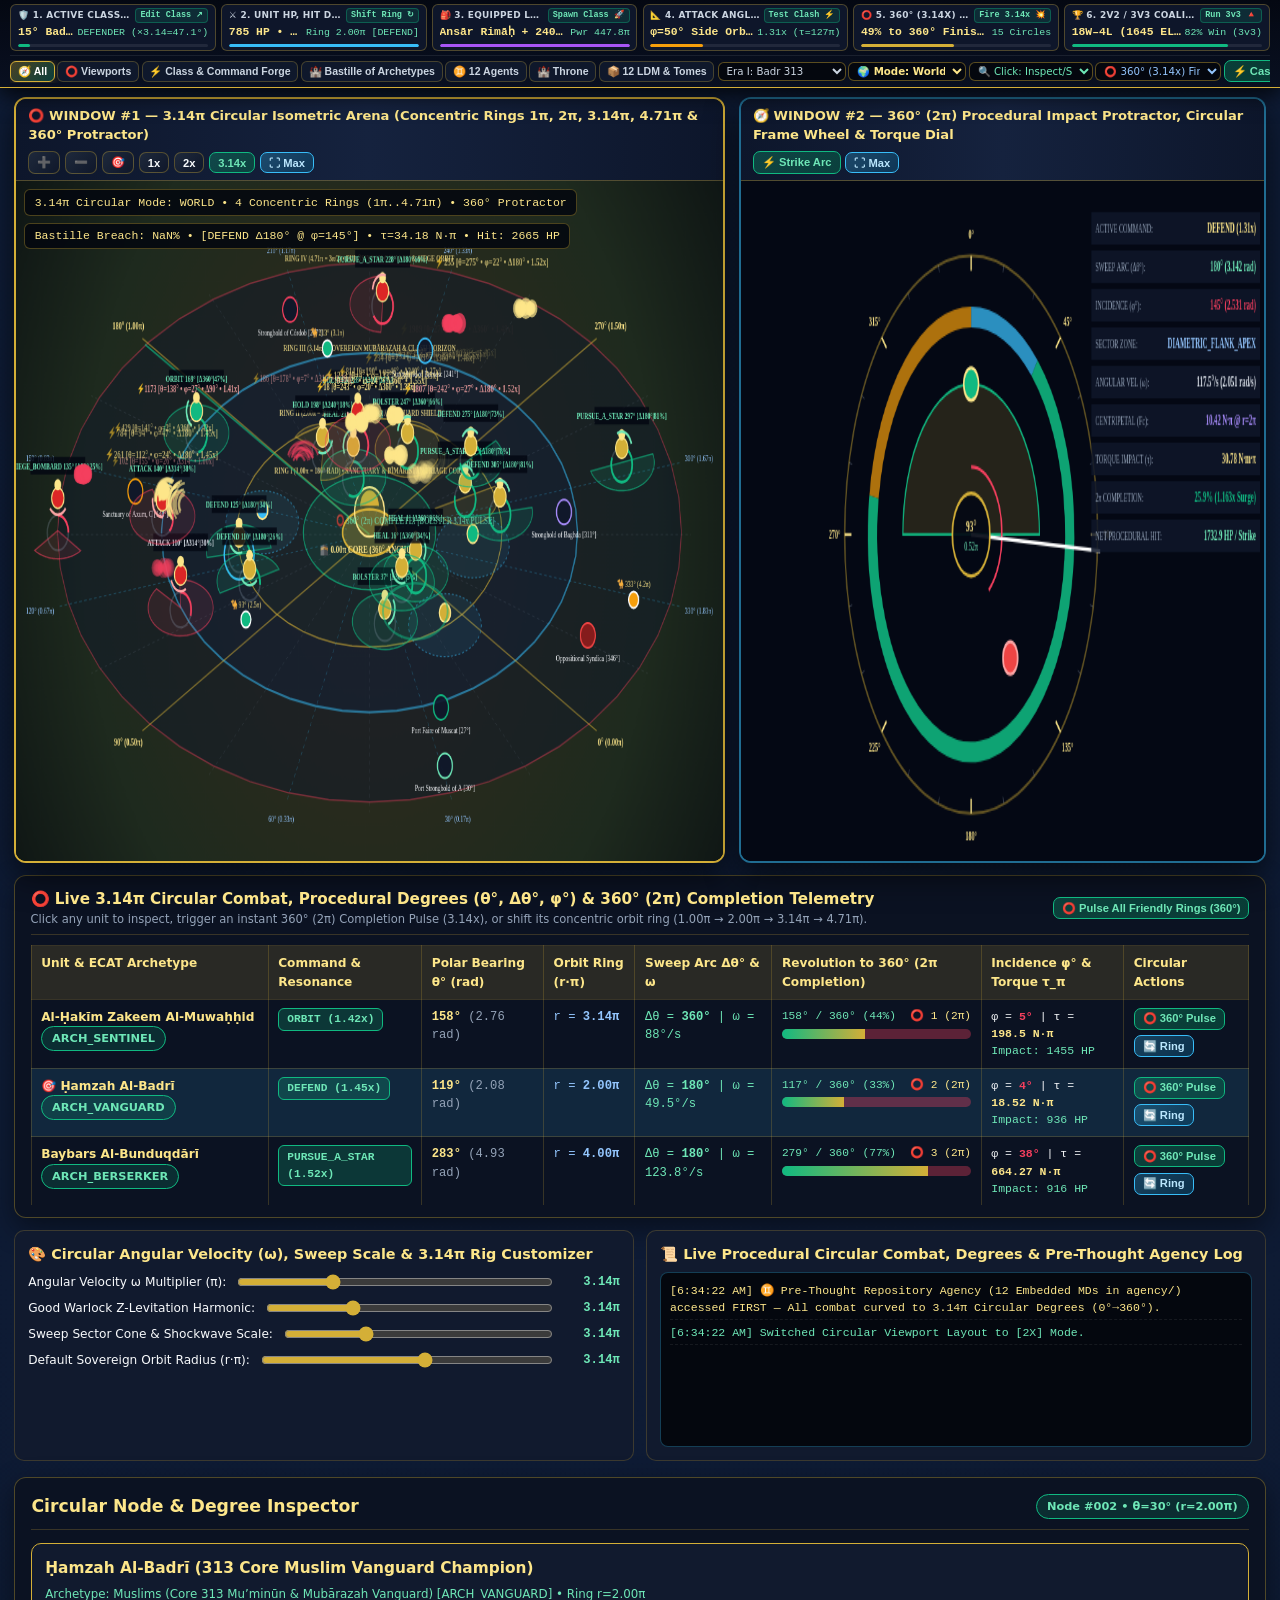
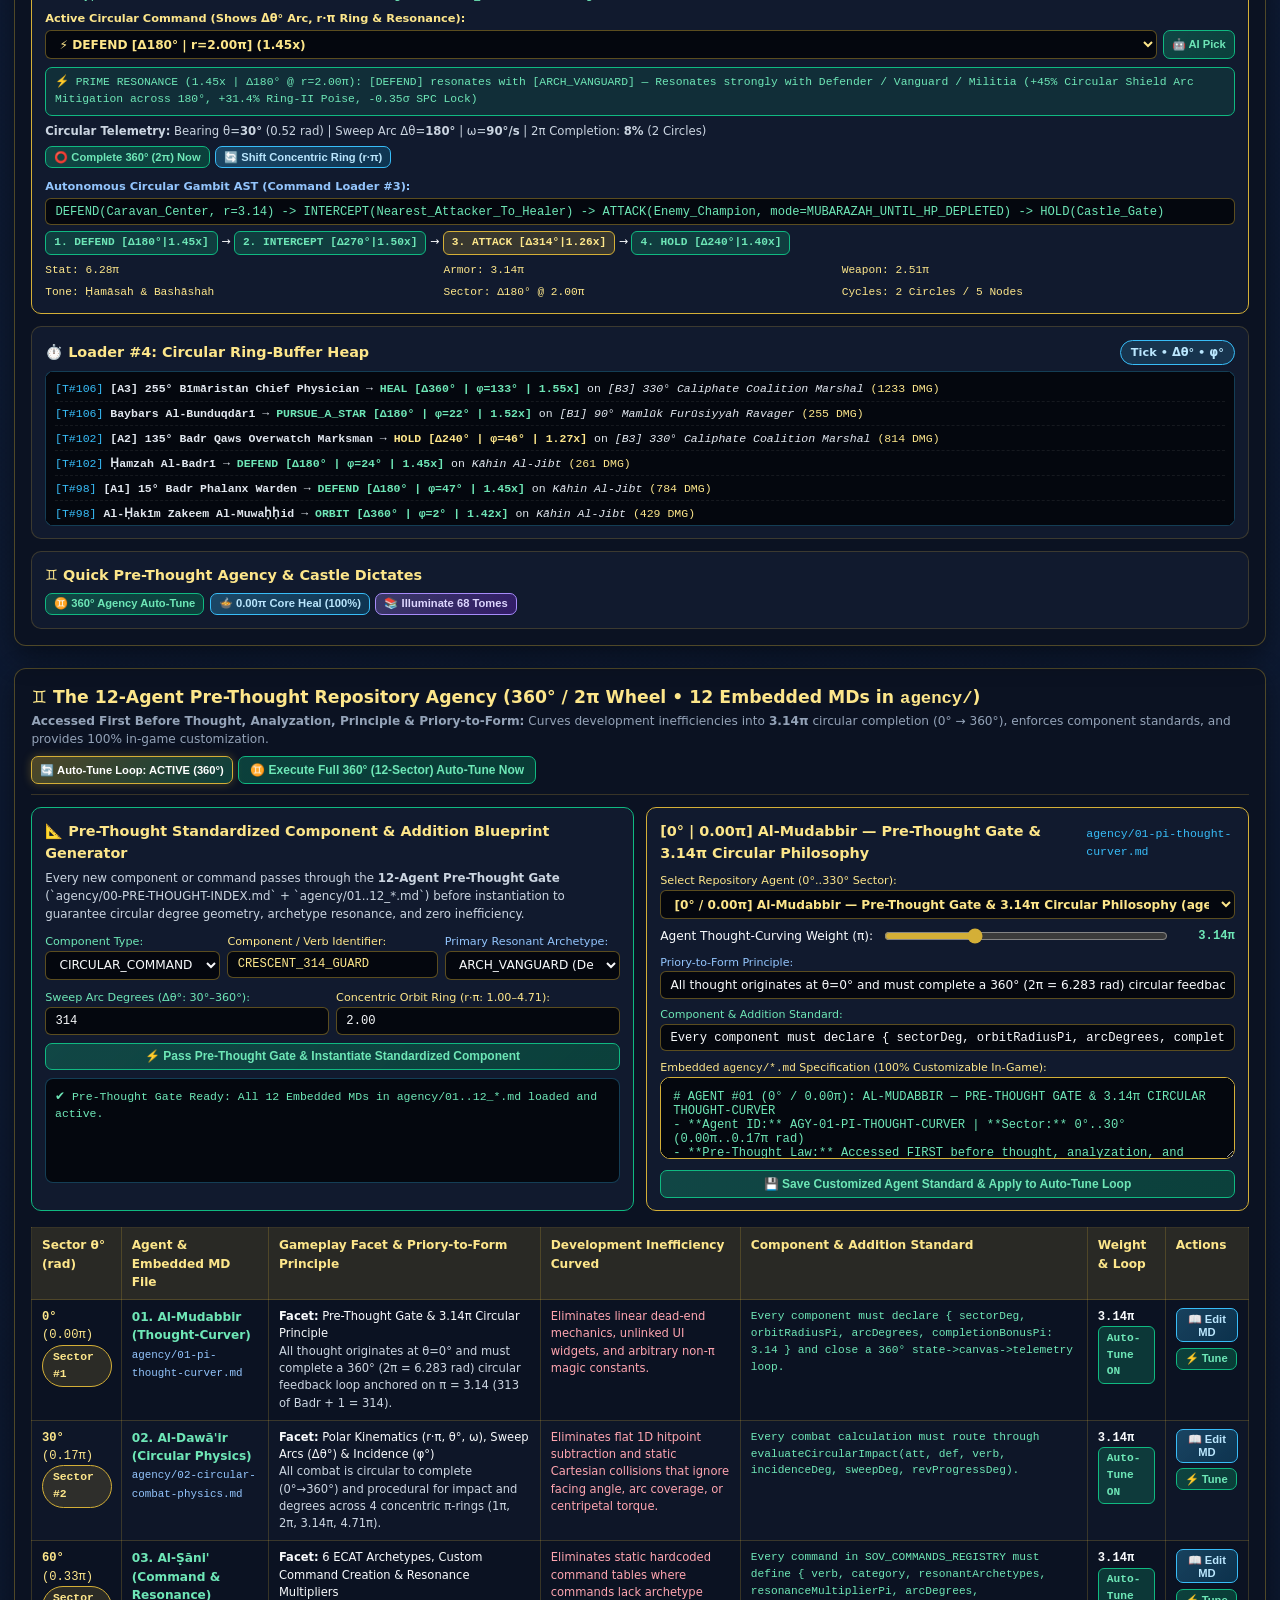
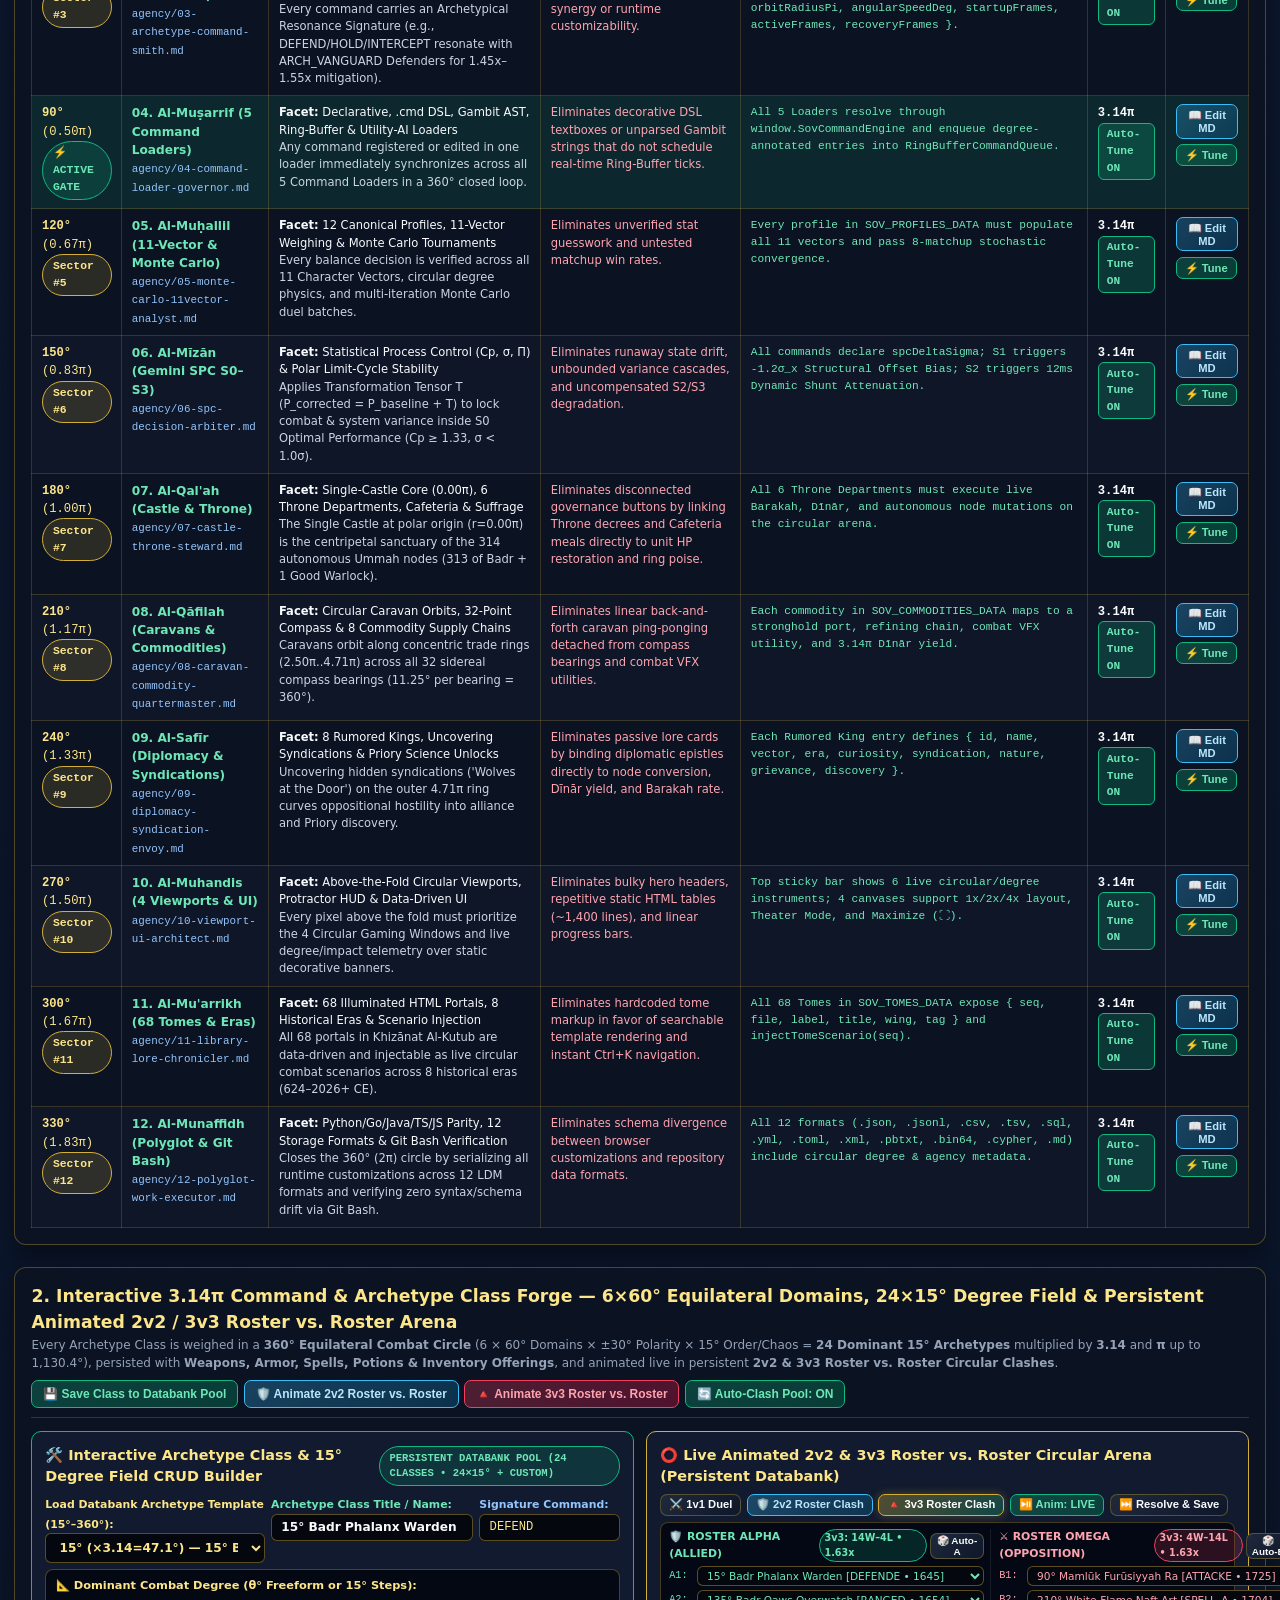
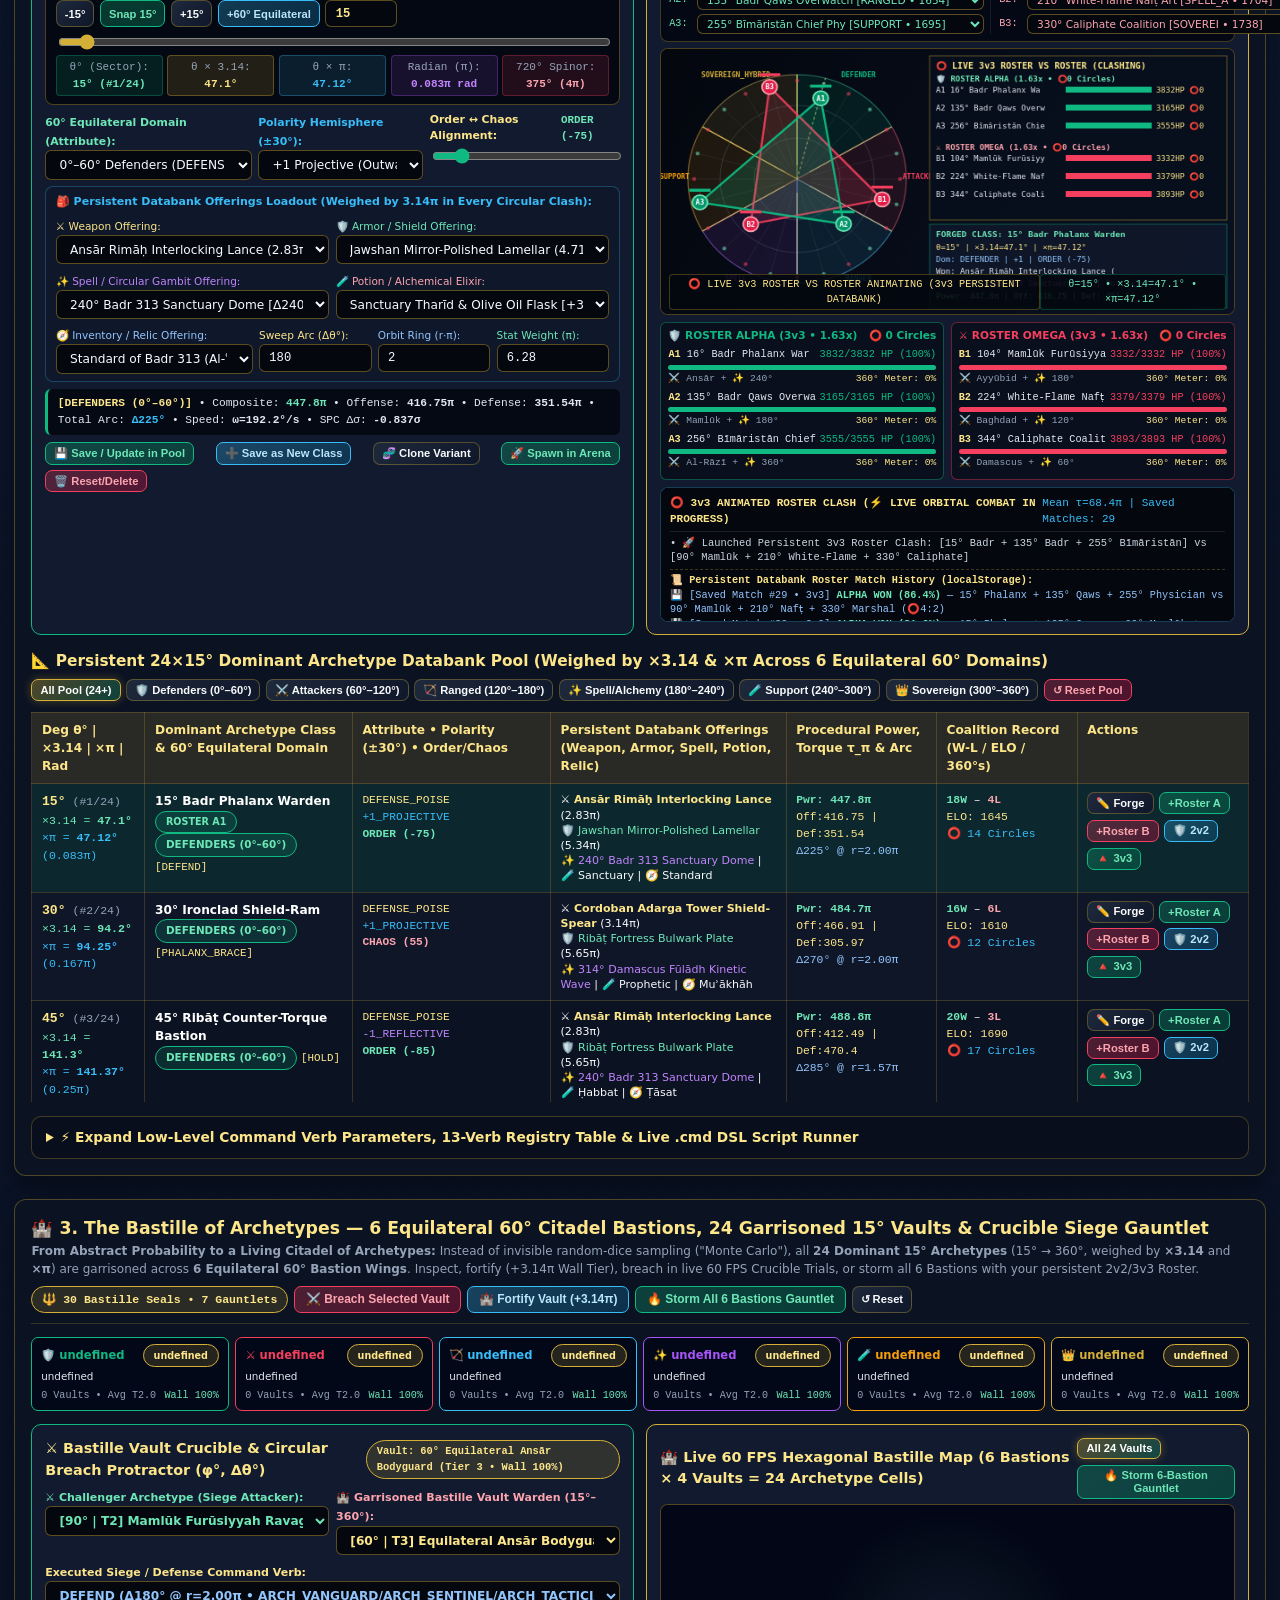
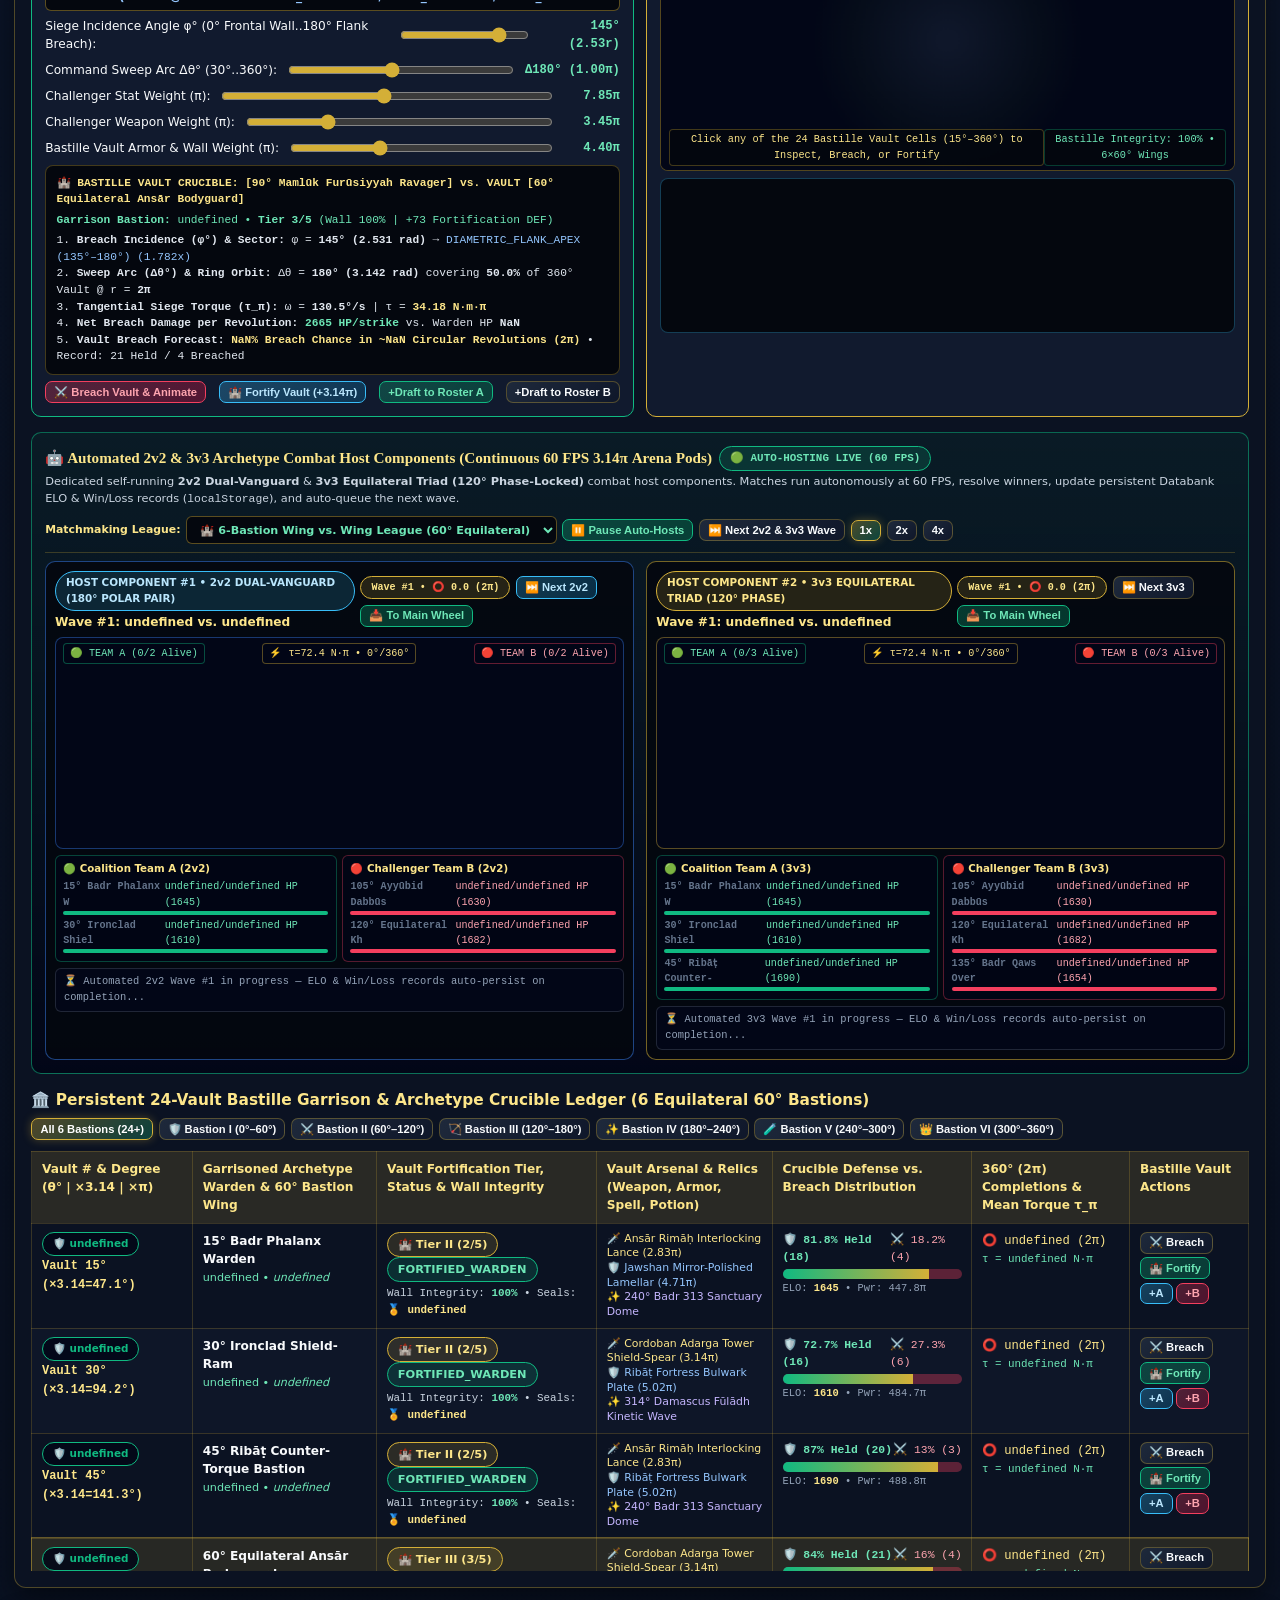
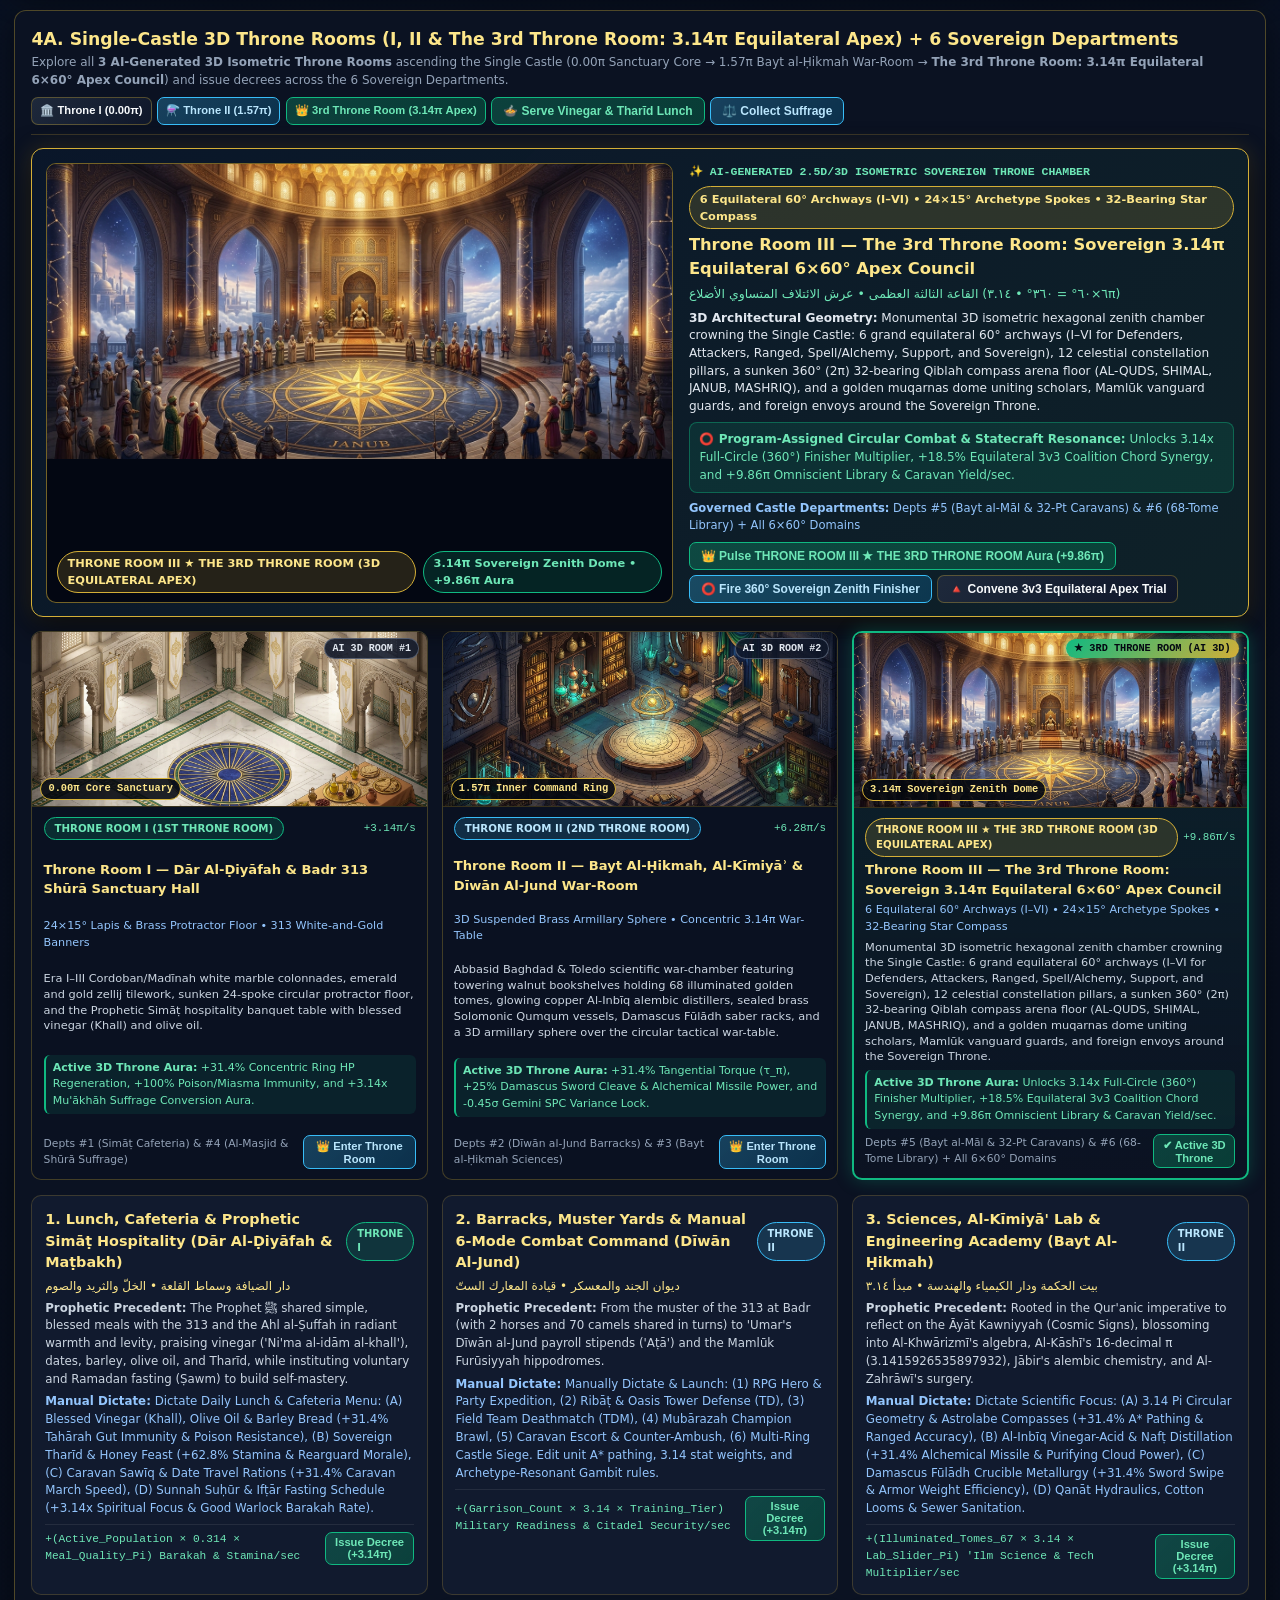
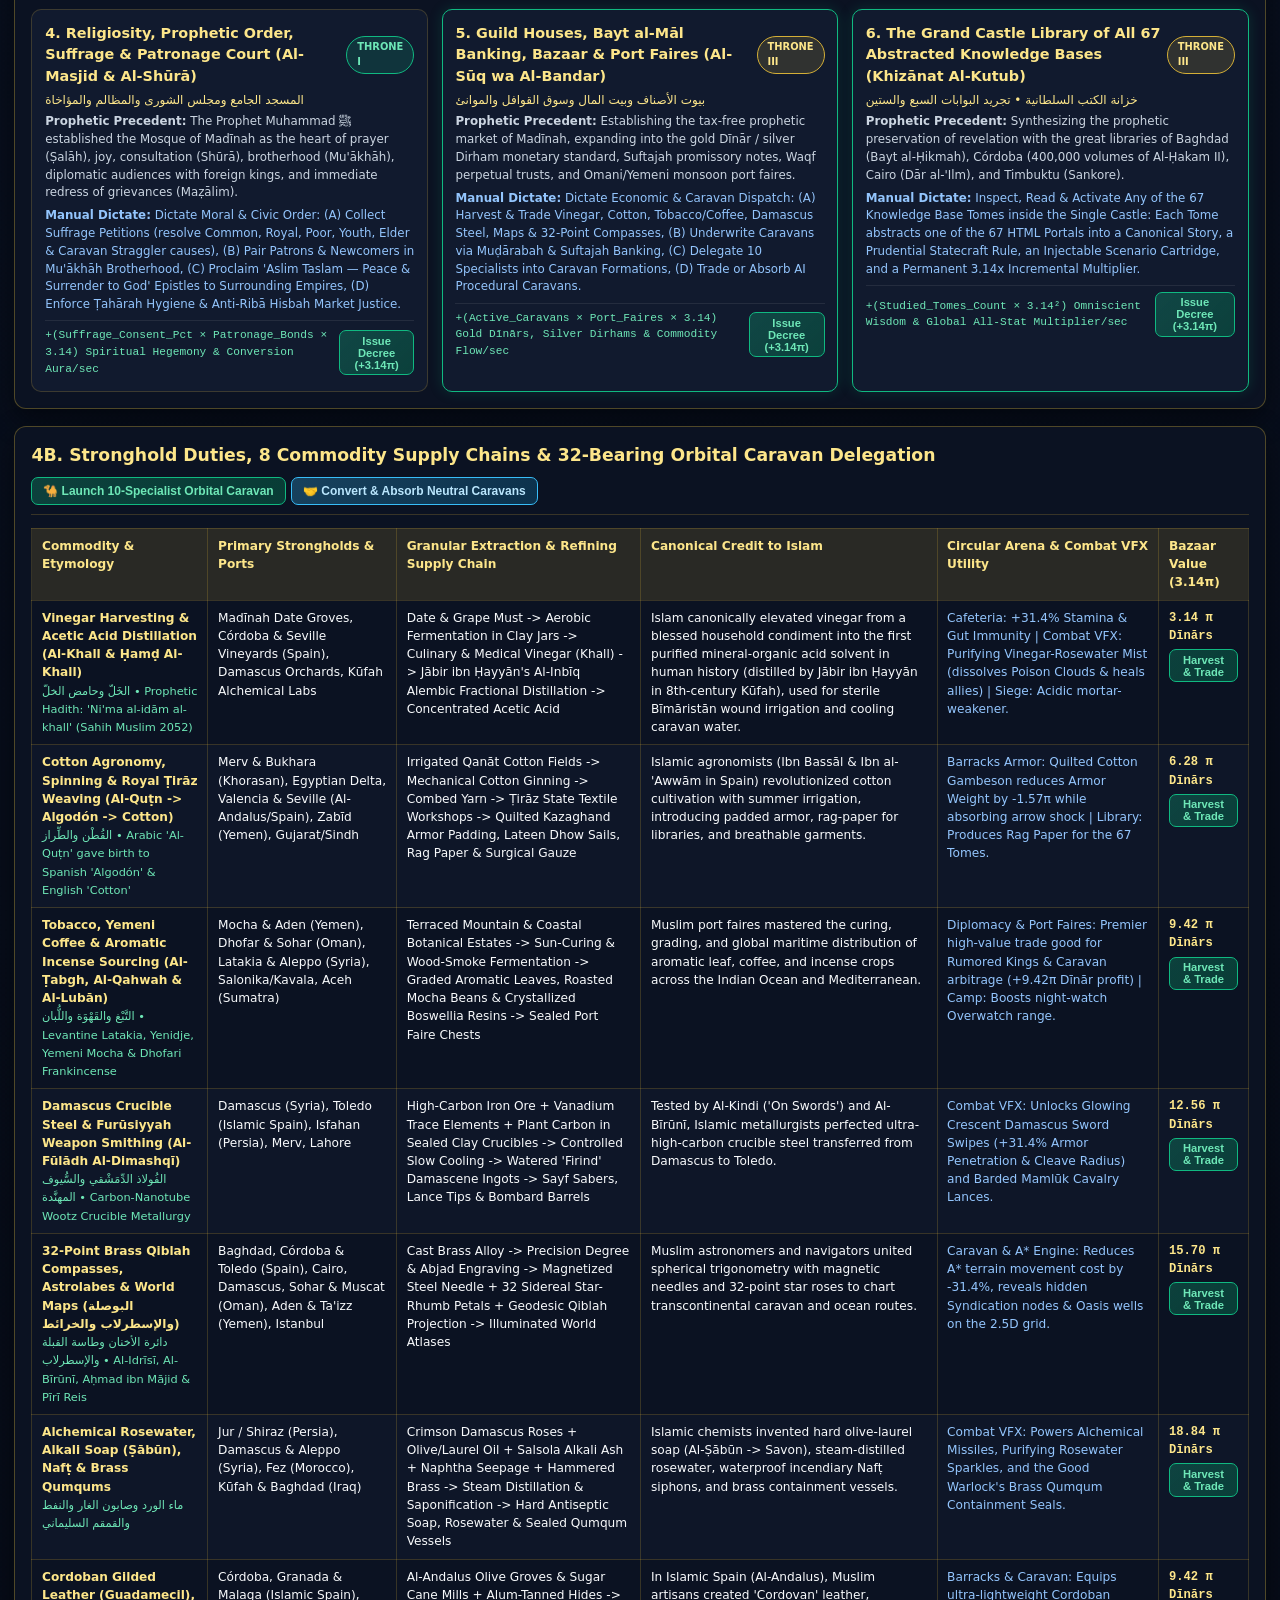
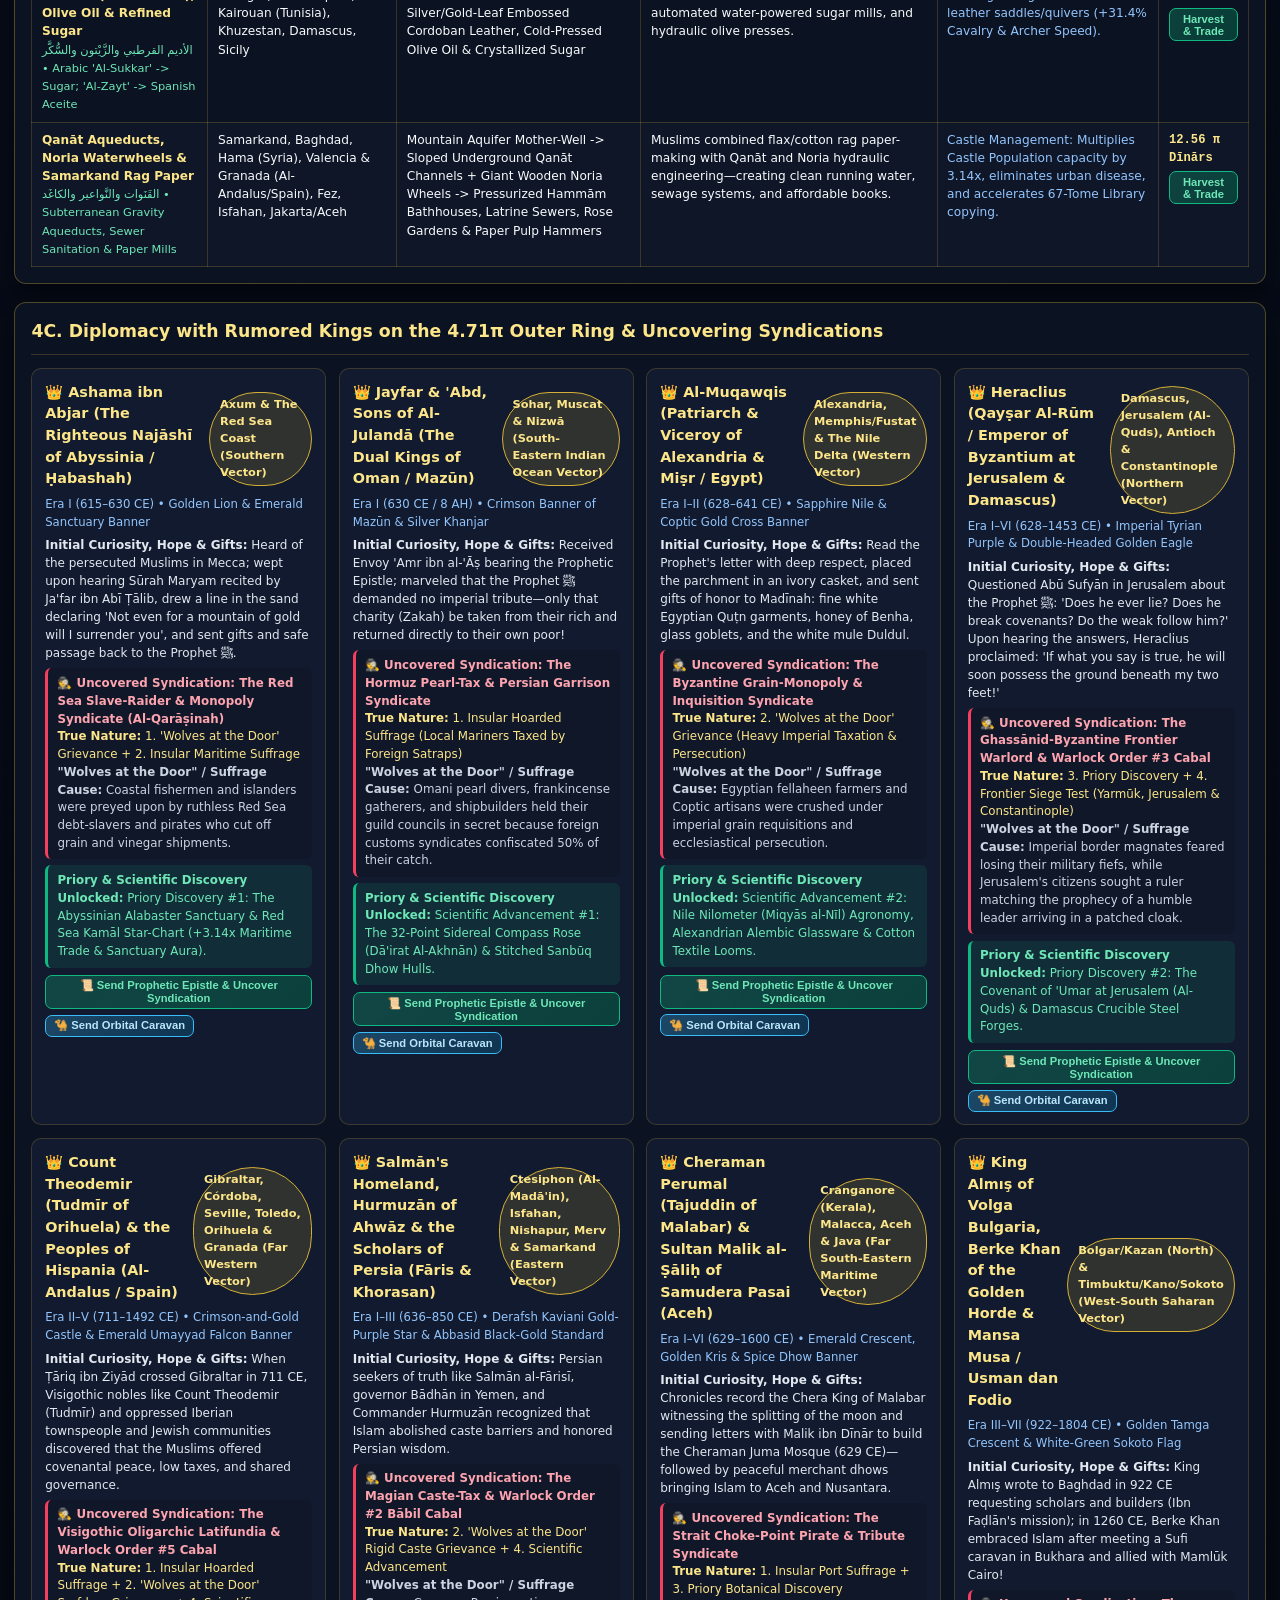
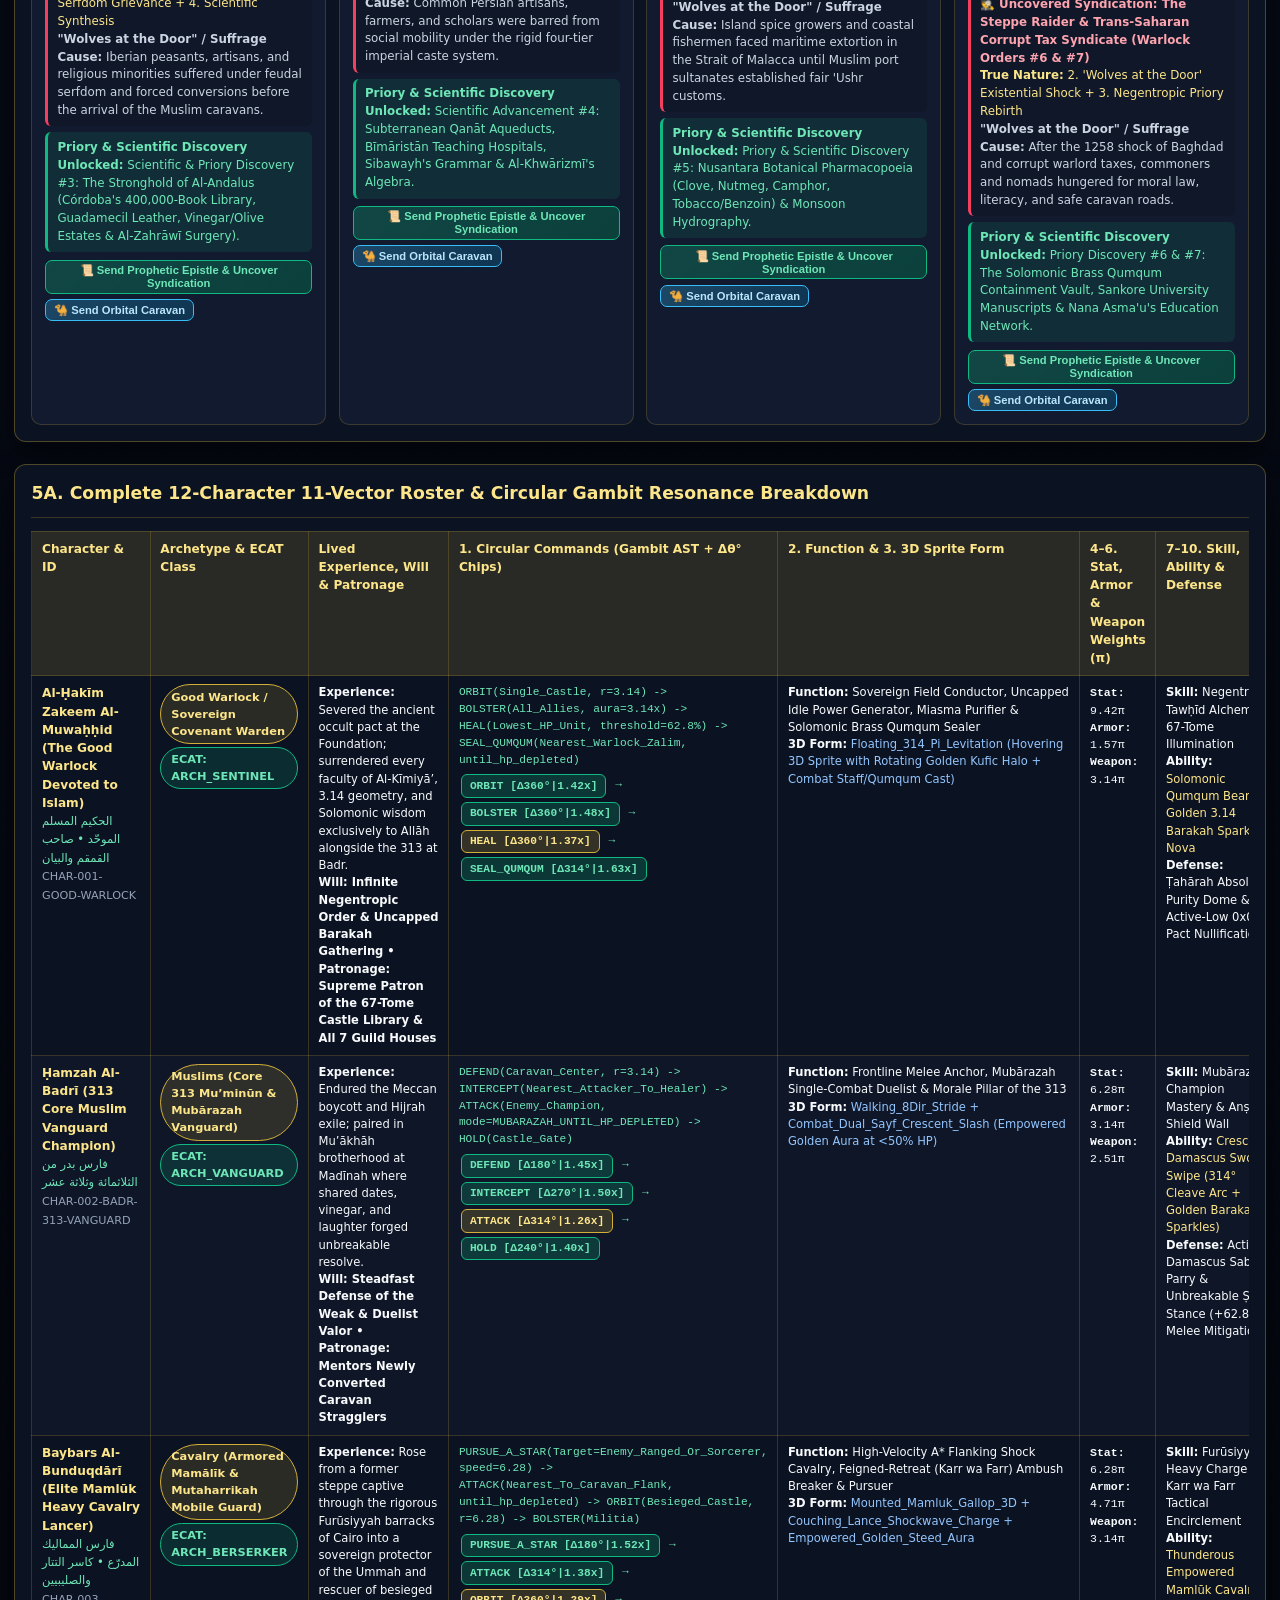
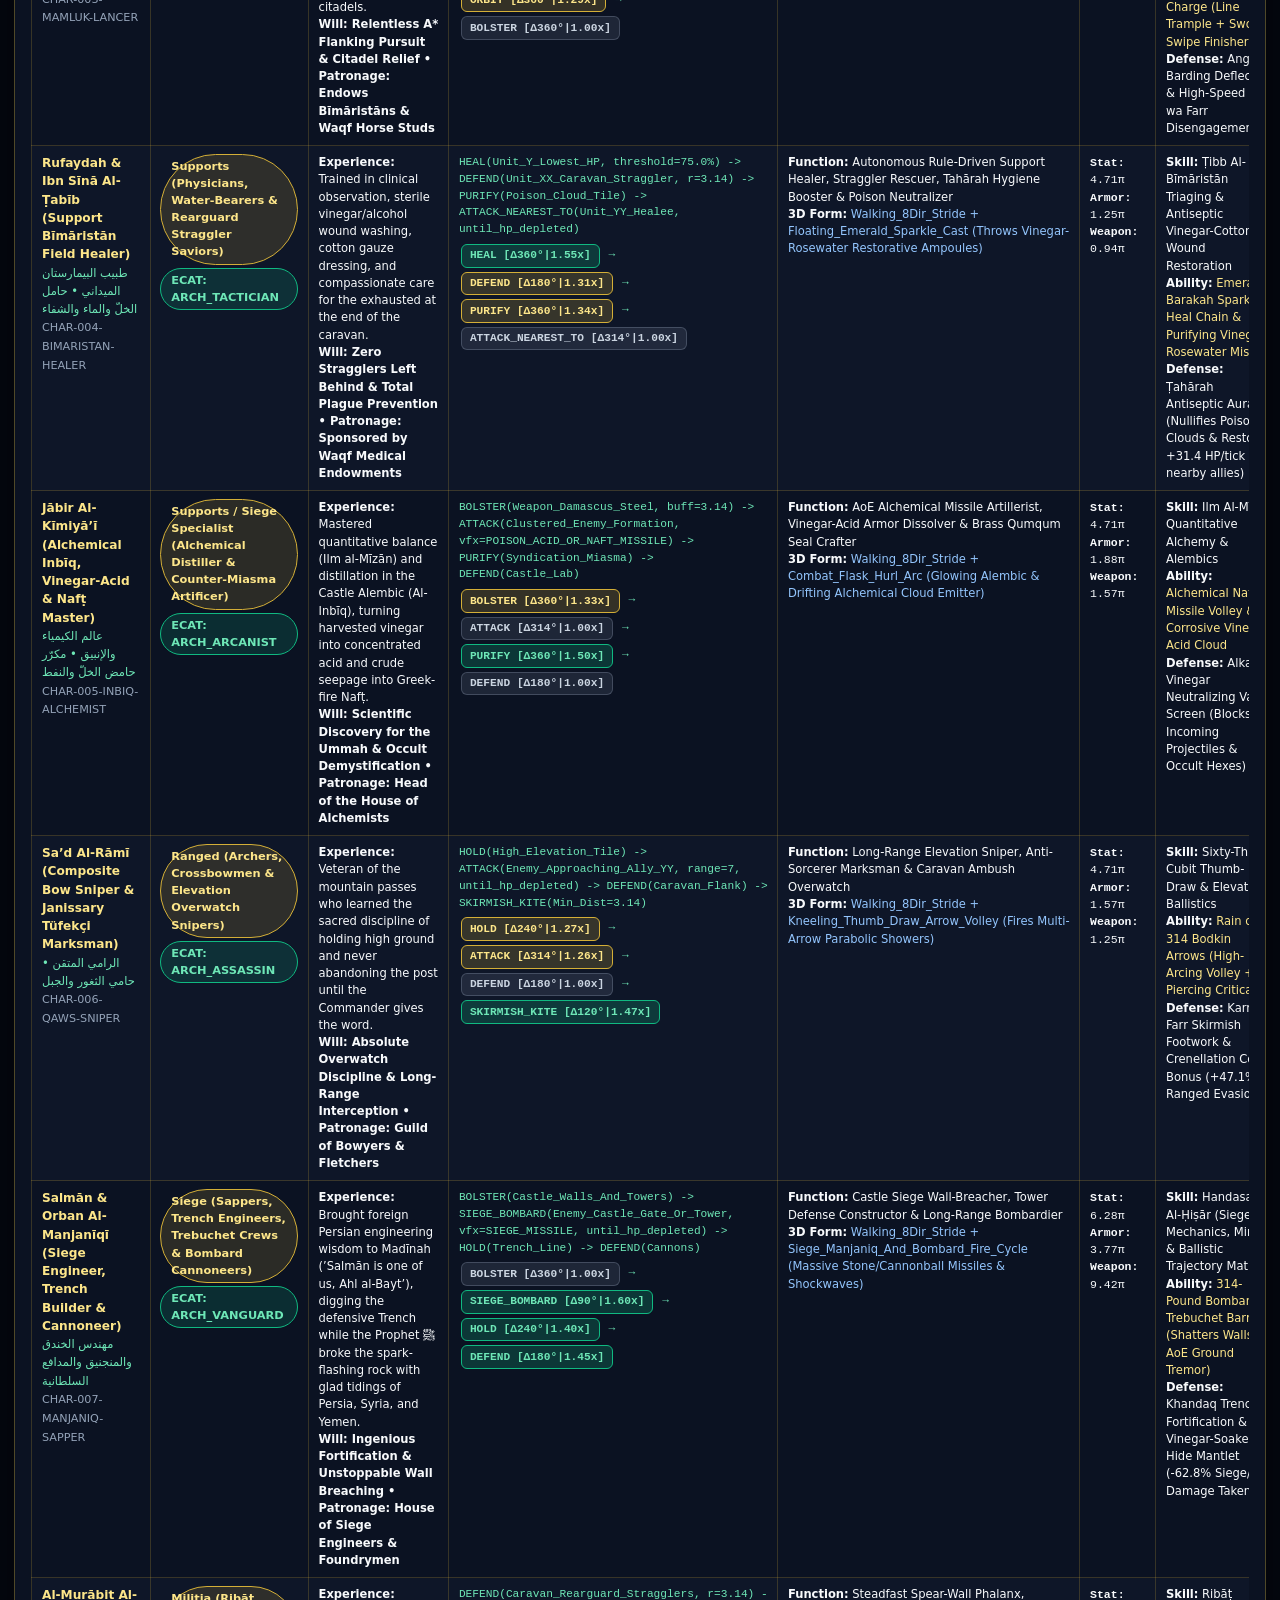
==== commit 3bac5990: "Transform Monte Carlo into Bastille of Archetypes & add automated 2v2 and 3v3 archetype combat host " ====
--- a/islamic-single-castle-25d-rpg-caravan-siege-314-studio-game.html
+++ b/islamic-single-castle-25d-rpg-caravan-siege-314-studio-game.html
@@ -761,48 +761,55 @@
     </section>
 
     <!-- ======================================================================
-         STUDIO SECTION 3: CIRCULAR DEGREE CLASH & MONTE CARLO TOURNAMENT LAB
+         STUDIO SECTION 3: THE BASTILLE OF ARCHETYPES (6 EQUILATERAL 60° BASTIONS,
+         24 GARRISONED 15° ARCHETYPE VAULTS & LIVE CIRCULAR CRUCIBLE GAUNTLET)
          ====================================================================== -->
     <section id="studioSec_TOURNAMENT" class="studio-section">
       <div class="panel">
         <div class="panel-header">
           <div>
-            <h2 class="panel-title">3. Live 3.14π Circular Degree Clash Protractor &amp; Stochastic Monte Carlo Tournament Lab</h2>
-            <div style="font-size:0.76rem;color:var(--text-muted);">
-              Computes procedural impact from <strong>Incidence Angle (φ° ∈ [0°, 180°])</strong>, <strong>Command Sweep Arc (Δθ° ∈ [30°, 360°])</strong>, <strong>Centripetal Force (F_c)</strong>, <strong>Tangential Torque (τ_π)</strong>, and <strong>360° (2π) Completion Surges</strong>.
+            <h2 class="panel-title">🏰 3. The Bastille of Archetypes — 6 Equilateral 60° Citadel Bastions, 24 Garrisoned 15° Vaults &amp; Crucible Siege Gauntlet</h2>
+            <div style="font-size:0.75rem;color:var(--text-muted);">
+              <strong>From Abstract Probability to a Living Citadel of Archetypes:</strong> Instead of invisible random-dice sampling ("Monte Carlo"), all <strong>24 Dominant 15° Archetypes</strong> (15° → 360°, weighed by <strong>×3.14</strong> and <strong>×π</strong>) are garrisoned across <strong>6 Equilateral 60° Bastion Wings</strong>. Inspect, fortify (+3.14π Wall Tier), breach in live 60 FPS Crucible Trials, or storm all 6 Bastions with your persistent 2v2/3v3 Roster.
             </div>
           </div>
           <div class="btn-row">
-            <label style="font-size:0.75rem;color:#FDE68A;display:flex;align-items:center;gap:4px;">
-              Iterations / Matchup:
-              <input type="number" id="mcIterationsInput" class="studio-input" style="width:78px;font-family:Consolas,monospace;" min="20" max="2000" value="150" />
-            </label>
-            <button class="btn btn-emerald" onclick="window.SovGame.runMonteCarloTournament()">🎲 Run Circular Monte Carlo Matrix</button>
-          </div>
-        </div>
-
-        <div class="sub-grid-2" style="margin-bottom:1rem;">
-          <!-- Left: 11-Vector + Circular Degree Clash Controls -->
-          <div class="sub-card">
-            <h4>🧭 Live Circular Degree (φ°, Δθ°) &amp; 11-Vector Clash Calculator</h4>
-            <div style="display:grid;grid-template-columns:1fr 1fr;gap:0.5rem;margin-bottom:0.45rem;">
-              <div>
-                <label style="font-size:0.72rem;color:#6EE7B7;font-weight:700;">Attacker Profile:</label>
-                <select id="clashAttackerSelect" class="studio-select" style="width:100%;color:#FDE68A;" onchange="window.SovGame.recalc11VectorClash()"></select>
-              </div>
-              <div>
-                <label style="font-size:0.72rem;color:#FDA4AF;font-weight:700;">Defender Profile:</label>
-                <select id="clashDefenderSelect" class="studio-select" style="width:100%;color:#FDA4AF;" onchange="window.SovGame.recalc11VectorClash()"></select>
-              </div>
-            </div>
-
-            <div style="margin-bottom:0.45rem;">
-              <label style="font-size:0.72rem;color:#FDE68A;font-weight:700;">Executed Circular Command:</label>
-              <select id="clashVerbSelect" class="studio-select" style="width:100%;color:#6EE7B7;font-weight:700;" onchange="window.SovGame.recalc11VectorClash()"></select>
+            <span id="bastilleSealsHeaderBadge" class="badge badge-gold" style="font-family:Consolas,monospace;font-size:0.72rem;">🔱 30 Bastille Seals • 7 Gauntlets</span>
+            <button class="btn btn-crimson" onclick="window.SovGame.executeBastilleVaultBreach()">⚔️ Breach Selected Vault</button>
+            <button class="btn btn-sapphire" onclick="window.SovGame.fortifySelectedBastilleVault()">🏰 Fortify Vault (+3.14π)</button>
+            <button class="btn btn-emerald" onclick="window.SovGame.runMonteCarloTournament()">🔥 Storm All 6 Bastions Gauntlet</button>
+            <button class="btn btn-sm" onclick="window.SovGame.resetBastilleCitadel()">↺ Reset</button>
+          </div>
+        </div>
+
+        <!-- 6 EQUILATERAL 60° BASTION WINGS INTERACTIVE SELECTOR STRIP -->
+        <div id="bastilleSixWingsStrip" style="display:grid;grid-template-columns:repeat(6,1fr);gap:0.42rem;margin-bottom:0.85rem;"></div>
+
+        <div class="sub-grid-2" style="margin-bottom:0.95rem;">
+          <!-- Left: Bastille Vault Crucible & 11-Vector / Degree (φ°, Δθ°) Breach Protractor -->
+          <div class="sub-card" style="border-color:var(--emerald);">
+            <div style="display:flex;justify-content:space-between;align-items:center;margin-bottom:0.35rem;">
+              <h4 style="margin:0;">⚔️ Bastille Vault Crucible &amp; Circular Breach Protractor (φ°, Δθ°)</h4>
+              <span id="bastilleSelectedVaultBadge" class="badge badge-gold" style="font-family:Consolas,monospace;font-size:0.65rem;">Vault #04 • 60° Tier III</span>
+            </div>
+            <div style="display:grid;grid-template-columns:1fr 1fr;gap:0.45rem;margin-bottom:0.4rem;">
+              <div>
+                <label style="font-size:0.69rem;color:#6EE7B7;font-weight:700;">⚔️ Challenger Archetype (Siege Attacker):</label>
+                <select id="clashAttackerSelect" class="studio-select" style="width:100%;color:#6EE7B7;font-weight:700;" onchange="window.SovGame.recalc11VectorClash()"></select>
+              </div>
+              <div>
+                <label style="font-size:0.69rem;color:#FDA4AF;font-weight:700;">🏰 Garrisoned Bastille Vault Warden (15°–360°):</label>
+                <select id="clashDefenderSelect" class="studio-select" style="width:100%;color:#FDE68A;font-weight:700;" onchange="window.SovGame.recalc11VectorClash()"></select>
+              </div>
+            </div>
+
+            <div style="margin-bottom:0.4rem;">
+              <label style="font-size:0.69rem;color:#FDE68A;font-weight:700;">Executed Siege / Defense Command Verb:</label>
+              <select id="clashVerbSelect" class="studio-select" style="width:100%;color:#93C5FD;font-weight:700;" onchange="window.SovGame.recalc11VectorClash()"></select>
             </div>
 
             <div class="slider-row">
-              <span>Incidence Angle φ° (0° Frontal..180° Flank):</span>
+              <span>Siege Incidence Angle φ° (0° Frontal Wall..180° Flank Breach):</span>
               <input type="range" id="clashAngleSlider" min="0" max="180" step="5" value="145" oninput="window.SovGame.recalc11VectorClash()" />
               <span class="pi-val" id="clashAngleVal">145° (2.53r)</span>
             </div>
@@ -812,43 +819,171 @@
               <span class="pi-val" id="clashArcVal">Δ180° (1.00π)</span>
             </div>
             <div class="slider-row">
-              <span>Attacker Stat Weight (π):</span>
-              <input type="range" id="clashStatSlider" min="0.314" max="15.70" step="0.314" value="6.28" oninput="window.SovGame.recalc11VectorClash()" />
-              <span class="pi-val" id="clashStatVal">6.28π</span>
+              <span>Challenger Stat Weight (π):</span>
+              <input type="range" id="clashStatSlider" min="0.314" max="15.70" step="0.314" value="7.85" oninput="window.SovGame.recalc11VectorClash()" />
+              <span class="pi-val" id="clashStatVal">7.85π</span>
             </div>
             <div class="slider-row">
-              <span>Attacker Weapon Weight (π):</span>
-              <input type="range" id="clashWeaponSlider" min="0.314" max="12.56" step="0.314" value="2.51" oninput="window.SovGame.recalc11VectorClash()" />
-              <span class="pi-val" id="clashWeaponVal">2.51π</span>
+              <span>Challenger Weapon Weight (π):</span>
+              <input type="range" id="clashWeaponSlider" min="0.314" max="12.56" step="0.314" value="3.45" oninput="window.SovGame.recalc11VectorClash()" />
+              <span class="pi-val" id="clashWeaponVal">3.45π</span>
             </div>
             <div class="slider-row">
-              <span>Defender Armor Weight (π):</span>
-              <input type="range" id="clashArmorSlider" min="0.314" max="12.56" step="0.314" value="1.57" oninput="window.SovGame.recalc11VectorClash()" />
-              <span class="pi-val" id="clashArmorVal">1.57π</span>
-            </div>
-            <button class="btn btn-emerald" style="width:100%;margin-top:0.4rem;" onclick="window.SovGame.executeLiveClashOnCanvas()">⚡ Execute Circular Clash on Window #1 &amp; Window #2 Protractor</button>
-          </div>
-
-          <!-- Right: Granular Circular Degree & 11-Vector Output -->
-          <div class="sub-card">
-            <h4>📐 Procedural Circular Impact, Torque (τ_π) &amp; Degree Formula Output</h4>
-            <div id="clashFormulaOutput" style="font-family:Consolas,monospace;font-size:0.74rem;color:#E2E8F0;line-height:1.58;background:#04070E;padding:0.75rem;border-radius:8px;border:1px solid rgba(212,175,55,0.3);"></div>
-          </div>
-        </div>
-
-        <!-- Monte Carlo Tournament Matrix Table -->
-        <h3 class="panel-title" style="font-size:0.98rem;margin-bottom:0.4rem;">🎲 Stochastic Circular Monte Carlo Tournament Telemetry (With 360° Completions, Mean Torque τ_π &amp; SPC Transitions)</h3>
-        <div class="data-table-wrap">
+              <span>Bastille Vault Armor &amp; Wall Weight (π):</span>
+              <input type="range" id="clashArmorSlider" min="0.314" max="12.56" step="0.314" value="4.55" oninput="window.SovGame.recalc11VectorClash()" />
+              <span class="pi-val" id="clashArmorVal">4.55π</span>
+            </div>
+
+            <div id="clashFormulaOutput" style="font-family:Consolas,monospace;font-size:0.7rem;color:#E2E8F0;line-height:1.48;background:#04070E;padding:0.55rem 0.65rem;border-radius:8px;border:1px solid rgba(212,175,55,0.3);margin:0.42rem 0;"></div>
+
+            <div class="btn-row" style="justify-content:space-between;">
+              <button class="btn btn-sm btn-crimson" onclick="window.SovGame.executeBastilleVaultBreach()">⚔️ Breach Vault &amp; Animate</button>
+              <button class="btn btn-sm btn-sapphire" onclick="window.SovGame.fortifySelectedBastilleVault()">🏰 Fortify Vault (+3.14π)</button>
+              <button class="btn btn-sm btn-emerald" onclick="window.SovGame.draftSelectedVaultToRoster('A')">+Draft to Roster A</button>
+              <button class="btn btn-sm" onclick="window.SovGame.draftSelectedVaultToRoster('B')">+Draft to Roster B</button>
+            </div>
+          </div>
+
+          <!-- Right: Live 60 FPS Animated Hexagonal Bastille of 24 Archetypes Citadel Map -->
+          <div class="sub-card" style="border-color:var(--gold);">
+            <div style="display:flex;justify-content:space-between;align-items:center;gap:0.4rem;margin-bottom:0.35rem;">
+              <h4 style="margin:0;">🏰 Live 60 FPS Hexagonal Bastille Map (6 Bastions × 4 Vaults = 24 Archetype Cells)</h4>
+              <div class="btn-row">
+                <button class="btn btn-sm active" id="bastilleWingBtn_ALL" onclick="window.SovGame.filterBastilleByWing('ALL')">All 24 Vaults</button>
+                <button class="btn btn-sm btn-emerald" onclick="window.SovGame.runMonteCarloTournament()">🔥 Storm 6-Bastion Gauntlet</button>
+              </div>
+            </div>
+
+            <div style="position:relative;background:#04070E;border:1px solid rgba(212,175,55,0.38);border-radius:8px;overflow:hidden;margin-bottom:0.42rem;text-align:center;">
+              <canvas id="bastilleArchetypesCanvas" width="640" height="305" style="width:100%;height:265px;display:block;cursor:pointer;"></canvas>
+              <div style="position:absolute;bottom:4px;left:8px;right:8px;display:flex;justify-content:space-between;pointer-events:none;font-family:Consolas,monospace;font-size:0.64rem;">
+                <span style="background:rgba(4,7,14,0.88);padding:2px 6px;border-radius:4px;color:#FDE68A;border:1px solid rgba(212,175,55,0.3);">Click any of the 24 Bastille Vault Cells (15°–360°) to Inspect, Breach, or Fortify</span>
+                <span id="bastilleCanvasHoverReadout" style="background:rgba(4,7,14,0.88);padding:2px 6px;border-radius:4px;color:#6EE7B7;border:1px solid rgba(16,185,129,0.3);">Bastille Integrity: 100% • 6×60° Wings</span>
+              </div>
+            </div>
+
+            <div id="bastilleGauntletLiveBox" class="combat-log-box" style="height:155px;font-size:0.69rem;line-height:1.42;"></div>
+          </div>
+        </div>
+
+        <!-- ==================================================================
+             AUTOMATED 2v2 & 3v3 ARCHETYPE COMBAT HOST COMPONENTS (60 FPS LIVE)
+             ================================================================== -->
+        <div class="sub-card" style="border-color:rgba(16,185,129,0.55);background:linear-gradient(180deg,rgba(6,78,59,0.16),rgba(2,6,23,0.92));margin-bottom:0.95rem;">
+          <div style="display:flex;flex-wrap:wrap;justify-content:space-between;align-items:center;gap:0.5rem;margin-bottom:0.55rem;padding-bottom:0.45rem;border-bottom:1px solid rgba(212,175,55,0.25);">
+            <div>
+              <div style="display:flex;align-items:center;gap:0.45rem;">
+                <h3 style="margin:0;font-family:'Cinzel',serif;font-size:0.95rem;color:#FDE68A;">🤖 Automated 2v2 &amp; 3v3 Archetype Combat Host Components (Continuous 60 FPS 3.14π Arena Pods)</h3>
+                <span id="autoHostEngineStatusBadge" class="badge badge-emerald" style="font-family:Consolas,monospace;font-size:0.68rem;">🟢 AUTO-HOSTING LIVE (60 FPS)</span>
+              </div>
+              <div style="font-size:0.71rem;color:#CBD5E1;margin-top:2px;">
+                Dedicated self-running <strong>2v2 Dual-Vanguard</strong> &amp; <strong>3v3 Equilateral Triad (120° Phase-Locked)</strong> combat host components. Matches run autonomously at 60 FPS, resolve winners, update persistent Databank ELO &amp; Win/Loss records (<code>localStorage</code>), and auto-queue the next wave.
+              </div>
+            </div>
+            <div class="btn-row" style="align-items:center;">
+              <label style="font-size:0.68rem;color:#FDE68A;font-weight:700;">Matchmaking League:</label>
+              <select id="autoHostMatchmakingModeSelect" class="studio-select" style="font-size:0.7rem;color:#6EE7B7;font-weight:700;" onchange="window.SovGame.setAutomatedHostMatchmakingMode(this.value)">
+                <option value="BASTION_VS_BASTION">🏰 6-Bastion Wing vs. Wing League (60° Equilateral)</option>
+                <option value="SAVED_ROSTER_GAUNTLET">🛡️ Saved Roster A vs. Bastille Challengers</option>
+                <option value="TOP_ELO_CHAMPIONS">👑 Top ELO Sovereign Champions Bracket</option>
+                <option value="FULL_24_VAULT_CYCLE">⭕ Full 24-Vault (15°→360°) Sequential Cycle</option>
+              </select>
+              <button id="autoHostToggleBtn" class="btn btn-sm btn-emerald" onclick="window.SovGame.toggleAutomatedCombatHosts()">⏸️ Pause Auto-Hosts</button>
+              <button class="btn btn-sm btn-gold" onclick="window.SovGame.spawnNextAutomatedWave('BOTH')">⏭️ Next 2v2 &amp; 3v3 Wave</button>
+              <button id="autoHostSpd1" class="btn btn-sm active" onclick="window.SovGame.setAutomatedHostSpeed(1)">1x</button>
+              <button id="autoHostSpd2" class="btn btn-sm" onclick="window.SovGame.setAutomatedHostSpeed(2)">2x</button>
+              <button id="autoHostSpd4" class="btn btn-sm" onclick="window.SovGame.setAutomatedHostSpeed(4)">4x</button>
+            </div>
+          </div>
+
+          <div class="sub-grid-2">
+            <!-- COMPONENT HOST #1: AUTOMATED 2v2 DUAL-VANGUARD ARCHETYPE COMBAT HOST -->
+            <div id="autoHost2v2Card" class="sub-card" style="border-color:rgba(59,130,246,0.5);background:rgba(4,7,14,0.88);padding:0.55rem;">
+              <div style="display:flex;justify-content:space-between;align-items:center;gap:0.35rem;margin-bottom:0.35rem;">
+                <div>
+                  <span class="badge badge-sapphire" style="font-size:0.65rem;">HOST COMPONENT #1 • 2v2 DUAL-VANGUARD (180° POLAR PAIR)</span>
+                  <div id="autoHost2v2Title" style="font-size:0.76rem;font-weight:700;color:#FDE68A;margin-top:2px;">Wave #1: Bastion I Defenders vs. Bastion II Attackers</div>
+                </div>
+                <div class="btn-row">
+                  <span id="autoHost2v2WaveBadge" class="badge badge-gold" style="font-family:Consolas,monospace;font-size:0.63rem;">Wave #1 • ⭕ 0.0 (2π)</span>
+                  <button class="btn btn-sm btn-sapphire" onclick="window.SovGame.spawnNextAutomatedWave('2v2')" title="Queue Next Automated 2v2 Match">⏭️ Next 2v2</button>
+                  <button class="btn btn-sm btn-emerald" onclick="window.SovGame.promoteAutomatedMatchToMainWheel('2v2')" title="Push this 2v2 Matchup into Section 1 Main Wheel">📥 To Main Wheel</button>
+                </div>
+              </div>
+
+              <div style="position:relative;background:#020617;border:1px solid rgba(59,130,246,0.4);border-radius:8px;overflow:hidden;margin-bottom:0.4rem;">
+                <canvas id="autoHost2v2Canvas" width="560" height="225" style="width:100%;height:210px;display:block;"></canvas>
+                <div style="position:absolute;top:5px;left:7px;right:7px;display:flex;justify-content:space-between;pointer-events:none;font-family:Consolas,monospace;font-size:0.63rem;">
+                  <span id="autoHost2v2TeamABadge" style="background:rgba(2,6,23,0.88);padding:2px 6px;border-radius:4px;color:#6EE7B7;border:1px solid rgba(16,185,129,0.4);">🟢 COALITION A (2 Units)</span>
+                  <span id="autoHost2v2StatusOverlay" style="background:rgba(2,6,23,0.88);padding:2px 6px;border-radius:4px;color:#FDE68A;border:1px solid rgba(212,175,55,0.4);">⚡ LIVE 2v2 ORBIT CLASH</span>
+                  <span id="autoHost2v2TeamBBadge" style="background:rgba(2,6,23,0.88);padding:2px 6px;border-radius:4px;color:#FDA4AF;border:1px solid rgba(244,63,94,0.4);">🔴 CHALLENGER B (2 Units)</span>
+                </div>
+              </div>
+
+              <!-- Live 2v2 4-Fighter Vitals Strip -->
+              <div id="autoHost2v2VitalsStrip" style="display:grid;grid-template-columns:1fr 1fr;gap:0.35rem;margin-bottom:0.35rem;"></div>
+
+              <!-- Rolling 2v2 Automated Match History Feed -->
+              <div id="autoHost2v2LogBox" style="font-family:Consolas,monospace;font-size:0.65rem;color:#CBD5E1;background:#020617;border:1px solid rgba(148,163,184,0.2);border-radius:6px;padding:0.35rem 0.5rem;max-height:74px;overflow-y:auto;"></div>
+            </div>
+
+            <!-- COMPONENT HOST #2: AUTOMATED 3v3 EQUILATERAL TRIAD ARCHETYPE COMBAT HOST -->
+            <div id="autoHost3v3Card" class="sub-card" style="border-color:rgba(212,175,55,0.55);background:rgba(4,7,14,0.88);padding:0.55rem;">
+              <div style="display:flex;justify-content:space-between;align-items:center;gap:0.35rem;margin-bottom:0.35rem;">
+                <div>
+                  <span class="badge badge-gold" style="font-size:0.65rem;">HOST COMPONENT #2 • 3v3 EQUILATERAL TRIAD (120° PHASE)</span>
+                  <div id="autoHost3v3Title" style="font-size:0.76rem;font-weight:700;color:#FDE68A;margin-top:2px;">Wave #1: Bastion III Ranged vs. Bastion IV Spell Triad</div>
+                </div>
+                <div class="btn-row">
+                  <span id="autoHost3v3WaveBadge" class="badge badge-gold" style="font-family:Consolas,monospace;font-size:0.63rem;">Wave #1 • ⭕ 0.0 (2π)</span>
+                  <button class="btn btn-sm btn-gold" onclick="window.SovGame.spawnNextAutomatedWave('3v3')" title="Queue Next Automated 3v3 Match">⏭️ Next 3v3</button>
+                  <button class="btn btn-sm btn-emerald" onclick="window.SovGame.promoteAutomatedMatchToMainWheel('3v3')" title="Push this 3v3 Matchup into Section 1 Main Wheel">📥 To Main Wheel</button>
+                </div>
+              </div>
+
+              <div style="position:relative;background:#020617;border:1px solid rgba(212,175,55,0.42);border-radius:8px;overflow:hidden;margin-bottom:0.4rem;">
+                <canvas id="autoHost3v3Canvas" width="560" height="225" style="width:100%;height:210px;display:block;"></canvas>
+                <div style="position:absolute;top:5px;left:7px;right:7px;display:flex;justify-content:space-between;pointer-events:none;font-family:Consolas,monospace;font-size:0.63rem;">
+                  <span id="autoHost3v3TeamABadge" style="background:rgba(2,6,23,0.88);padding:2px 6px;border-radius:4px;color:#6EE7B7;border:1px solid rgba(16,185,129,0.4);">🟢 TRIAD A (3 Units • 120°)</span>
+                  <span id="autoHost3v3StatusOverlay" style="background:rgba(2,6,23,0.88);padding:2px 6px;border-radius:4px;color:#FDE68A;border:1px solid rgba(212,175,55,0.4);">🔥 LIVE 3v3 TRIAD CLASH</span>
+                  <span id="autoHost3v3TeamBBadge" style="background:rgba(2,6,23,0.88);padding:2px 6px;border-radius:4px;color:#FDA4AF;border:1px solid rgba(244,63,94,0.4);">🔴 TRIAD B (3 Units • 120°)</span>
+                </div>
+              </div>
+
+              <!-- Live 3v3 6-Fighter Vitals Strip -->
+              <div id="autoHost3v3VitalsStrip" style="display:grid;grid-template-columns:1fr 1fr;gap:0.35rem;margin-bottom:0.35rem;"></div>
+
+              <!-- Rolling 3v3 Automated Match History Feed -->
+              <div id="autoHost3v3LogBox" style="font-family:Consolas,monospace;font-size:0.65rem;color:#CBD5E1;background:#020617;border:1px solid rgba(148,163,184,0.2);border-radius:6px;padding:0.35rem 0.5rem;max-height:74px;overflow-y:auto;"></div>
+            </div>
+          </div>
+        </div>
+
+        <!-- Complete 24-Vault Bastille of Archetypes Garrison Matrix Table -->
+        <div style="display:flex;flex-wrap:wrap;justify-content:space-between;align-items:center;gap:0.4rem;margin-bottom:0.4rem;">
+          <h3 class="panel-title" style="font-size:0.96rem;margin:0;">🏛️ Persistent 24-Vault Bastille Garrison &amp; Archetype Crucible Ledger (6 Equilateral 60° Bastions)</h3>
+          <div class="btn-row">
+            <button class="btn btn-sm active" id="bastilleFilter_ALL" onclick="window.SovGame.filterBastilleByWing('ALL')">All 6 Bastions (24+)</button>
+            <button class="btn btn-sm" id="bastilleFilter_WING_DEFENDERS" onclick="window.SovGame.filterBastilleByWing('WING_DEFENDERS')">🛡️ Bastion I (0°–60°)</button>
+            <button class="btn btn-sm" id="bastilleFilter_WING_ATTACKERS" onclick="window.SovGame.filterBastilleByWing('WING_ATTACKERS')">⚔️ Bastion II (60°–120°)</button>
+            <button class="btn btn-sm" id="bastilleFilter_WING_RANGED" onclick="window.SovGame.filterBastilleByWing('WING_RANGED')">🏹 Bastion III (120°–180°)</button>
+            <button class="btn btn-sm" id="bastilleFilter_WING_SPELL" onclick="window.SovGame.filterBastilleByWing('WING_SPELL')">✨ Bastion IV (180°–240°)</button>
+            <button class="btn btn-sm" id="bastilleFilter_WING_SUPPORT" onclick="window.SovGame.filterBastilleByWing('WING_SUPPORT')">🧪 Bastion V (240°–300°)</button>
+            <button class="btn btn-sm" id="bastilleFilter_WING_SOVEREIGN" onclick="window.SovGame.filterBastilleByWing('WING_SOVEREIGN')">👑 Bastion VI (300°–360°)</button>
+          </div>
+        </div>
+
+        <div class="data-table-wrap" style="max-height:420px;overflow-y:auto;">
           <table class="sov-table">
             <thead>
               <tr>
-                <th>Attacker Profile &amp; Archetype</th>
-                <th>Resonant Command, Arc Δθ° &amp; Ring r·π</th>
-                <th>Oppositional Defender &amp; Stance</th>
-                <th>Simulations</th>
-                <th>Monte Carlo Win Rate Distribution</th>
-                <th>Avg 360° (2π) Completions &amp; Ticks</th>
-                <th>Mean Torque τ_π &amp; SPC</th>
+                <th>Vault # &amp; Degree (θ° | ×3.14 | ×π)</th>
+                <th>Garrisoned Archetype Warden &amp; 60° Bastion Wing</th>
+                <th>Vault Fortification Tier, Status &amp; Wall Integrity</th>
+                <th>Vault Arsenal &amp; Relics (Weapon, Armor, Spell, Potion)</th>
+                <th>Crucible Defense vs. Breach Distribution</th>
+                <th>360° (2π) Completions &amp; Mean Torque τ_π</th>
+                <th>Bastille Vault Actions</th>
               </tr>
             </thead>
             <tbody id="monteCarloResultsBody"></tbody>
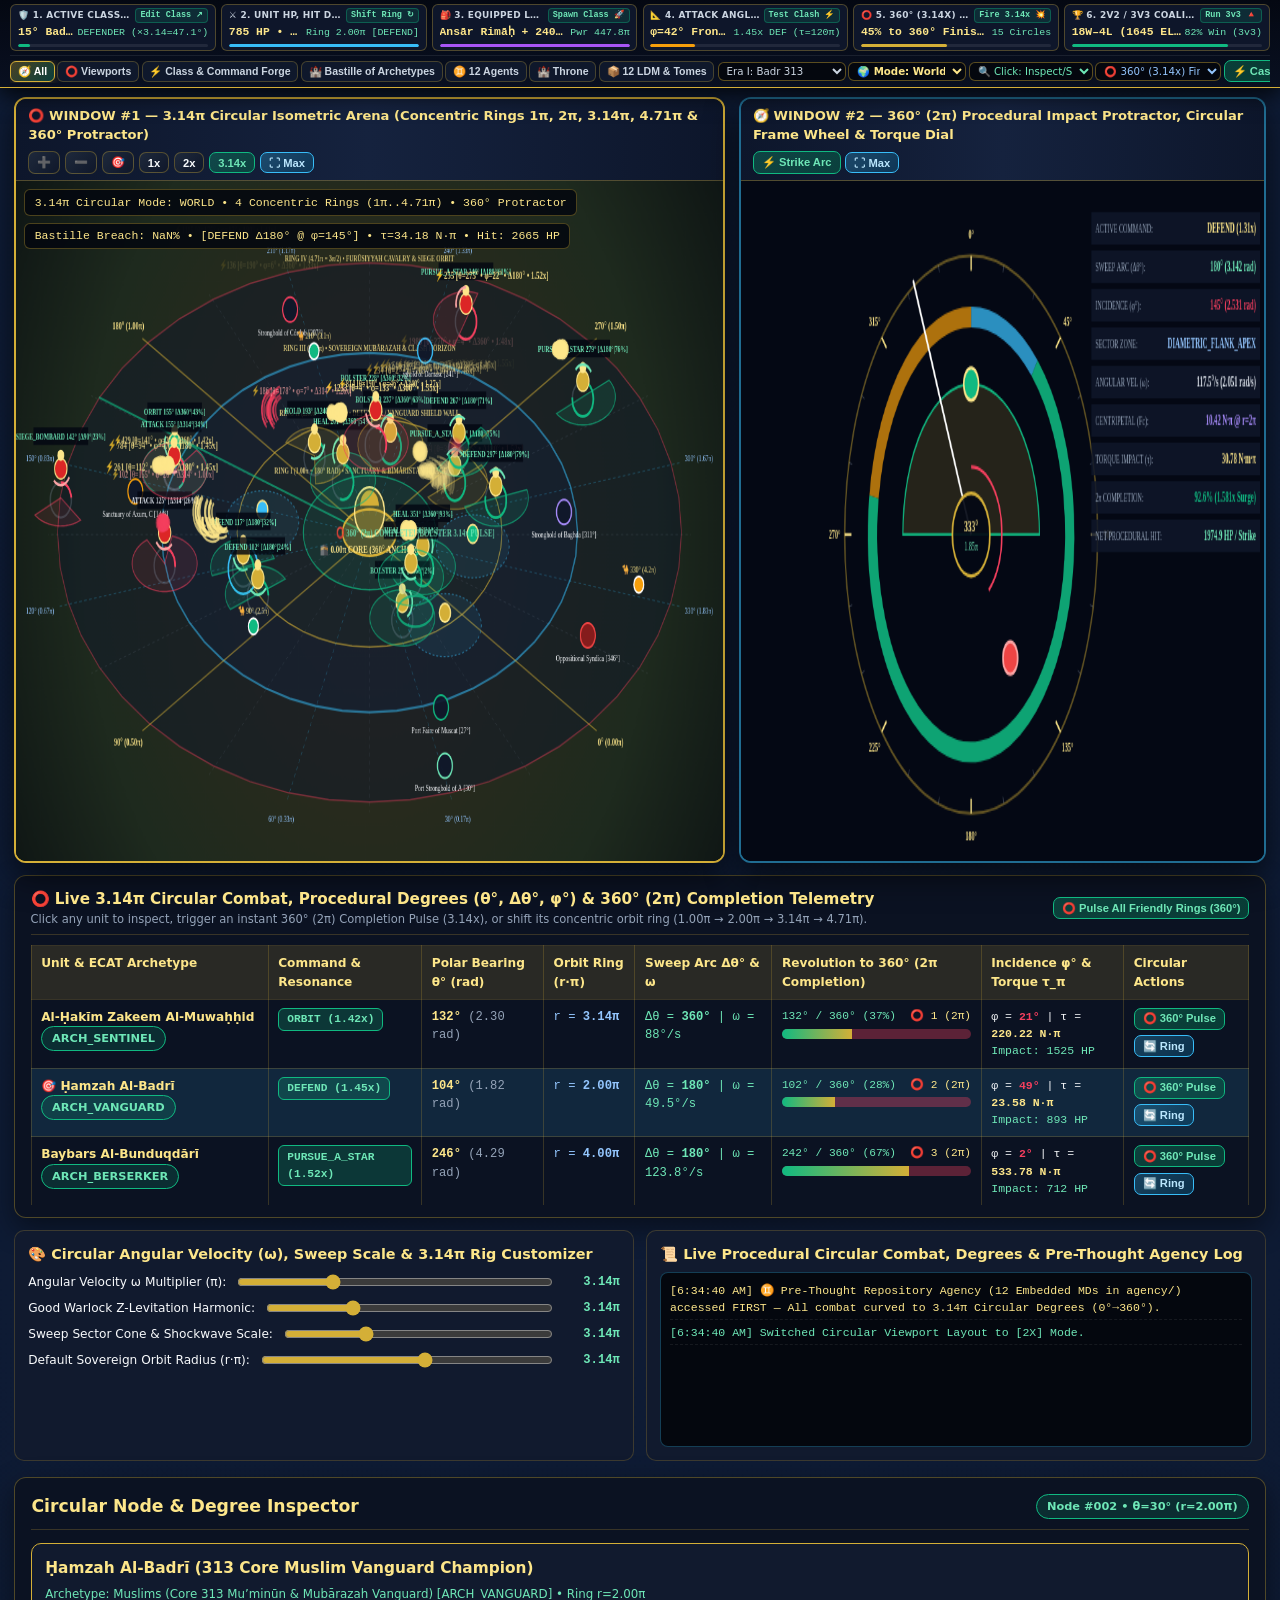
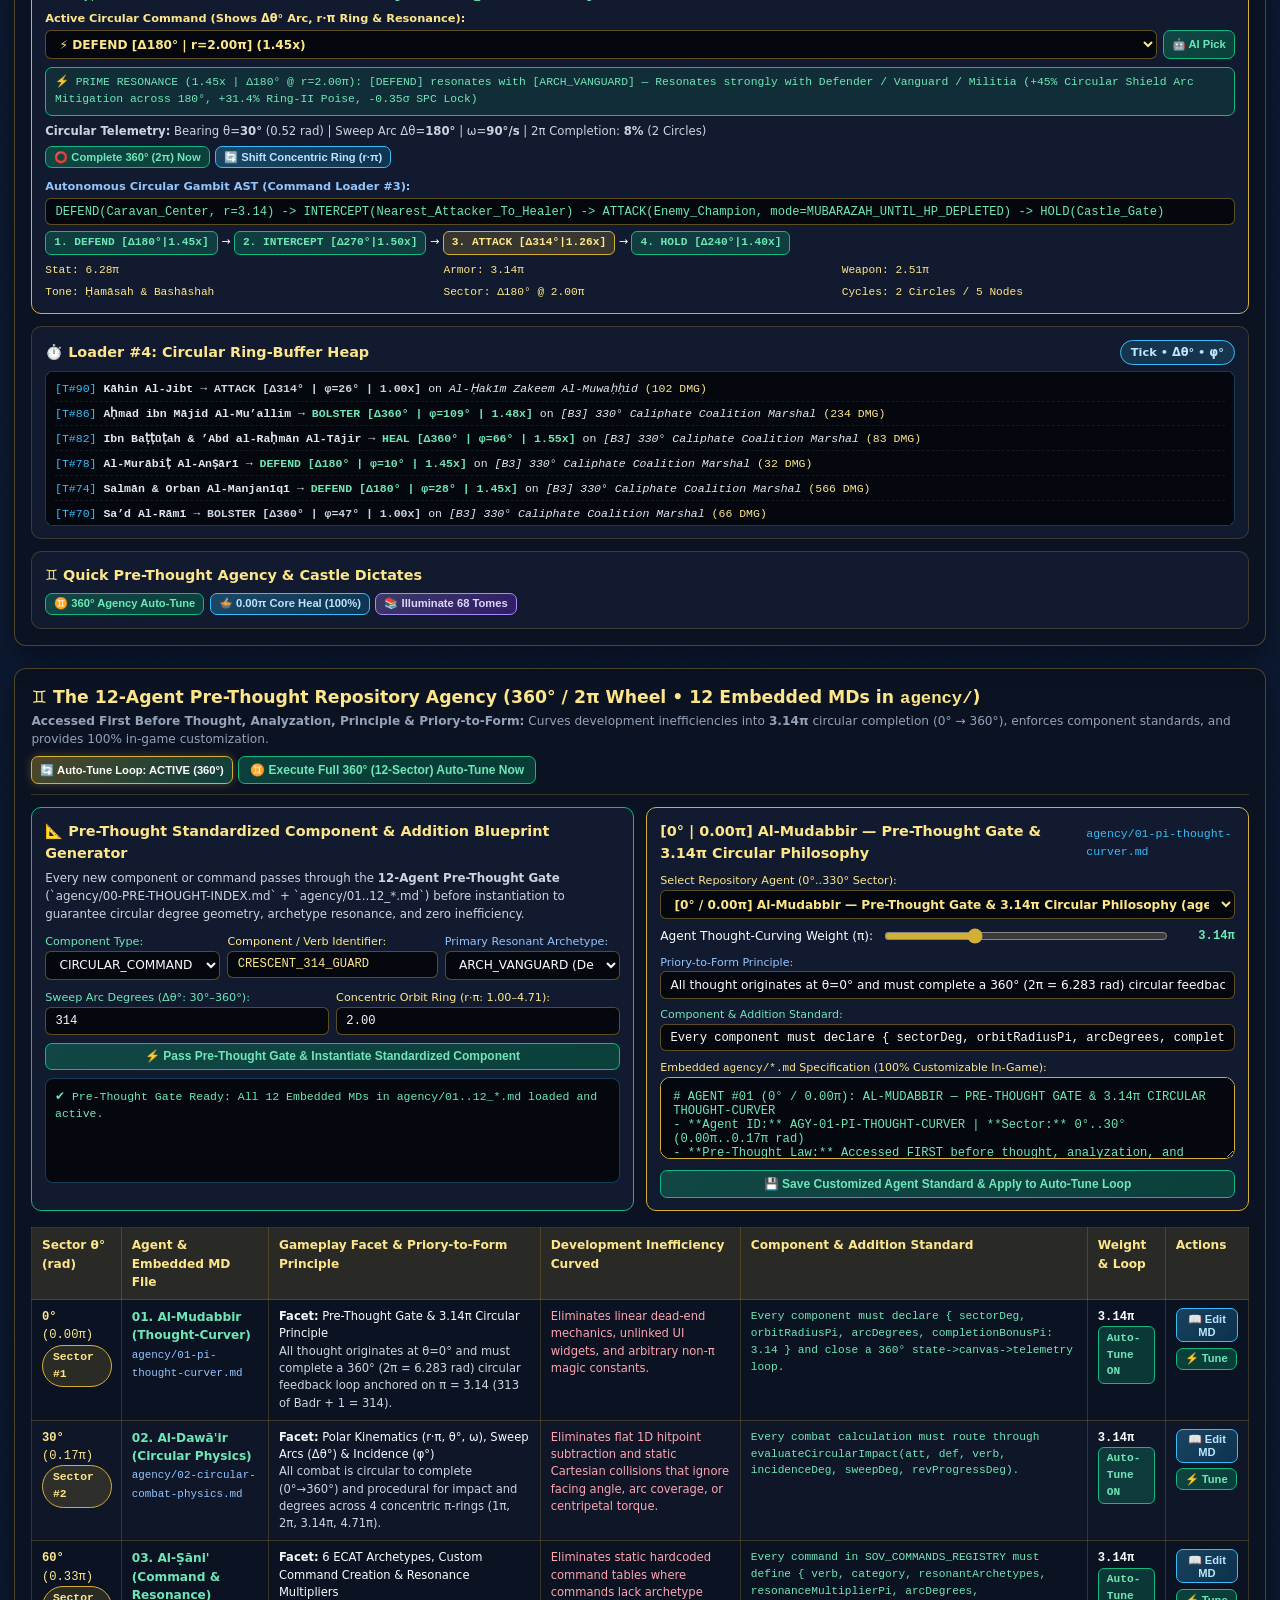
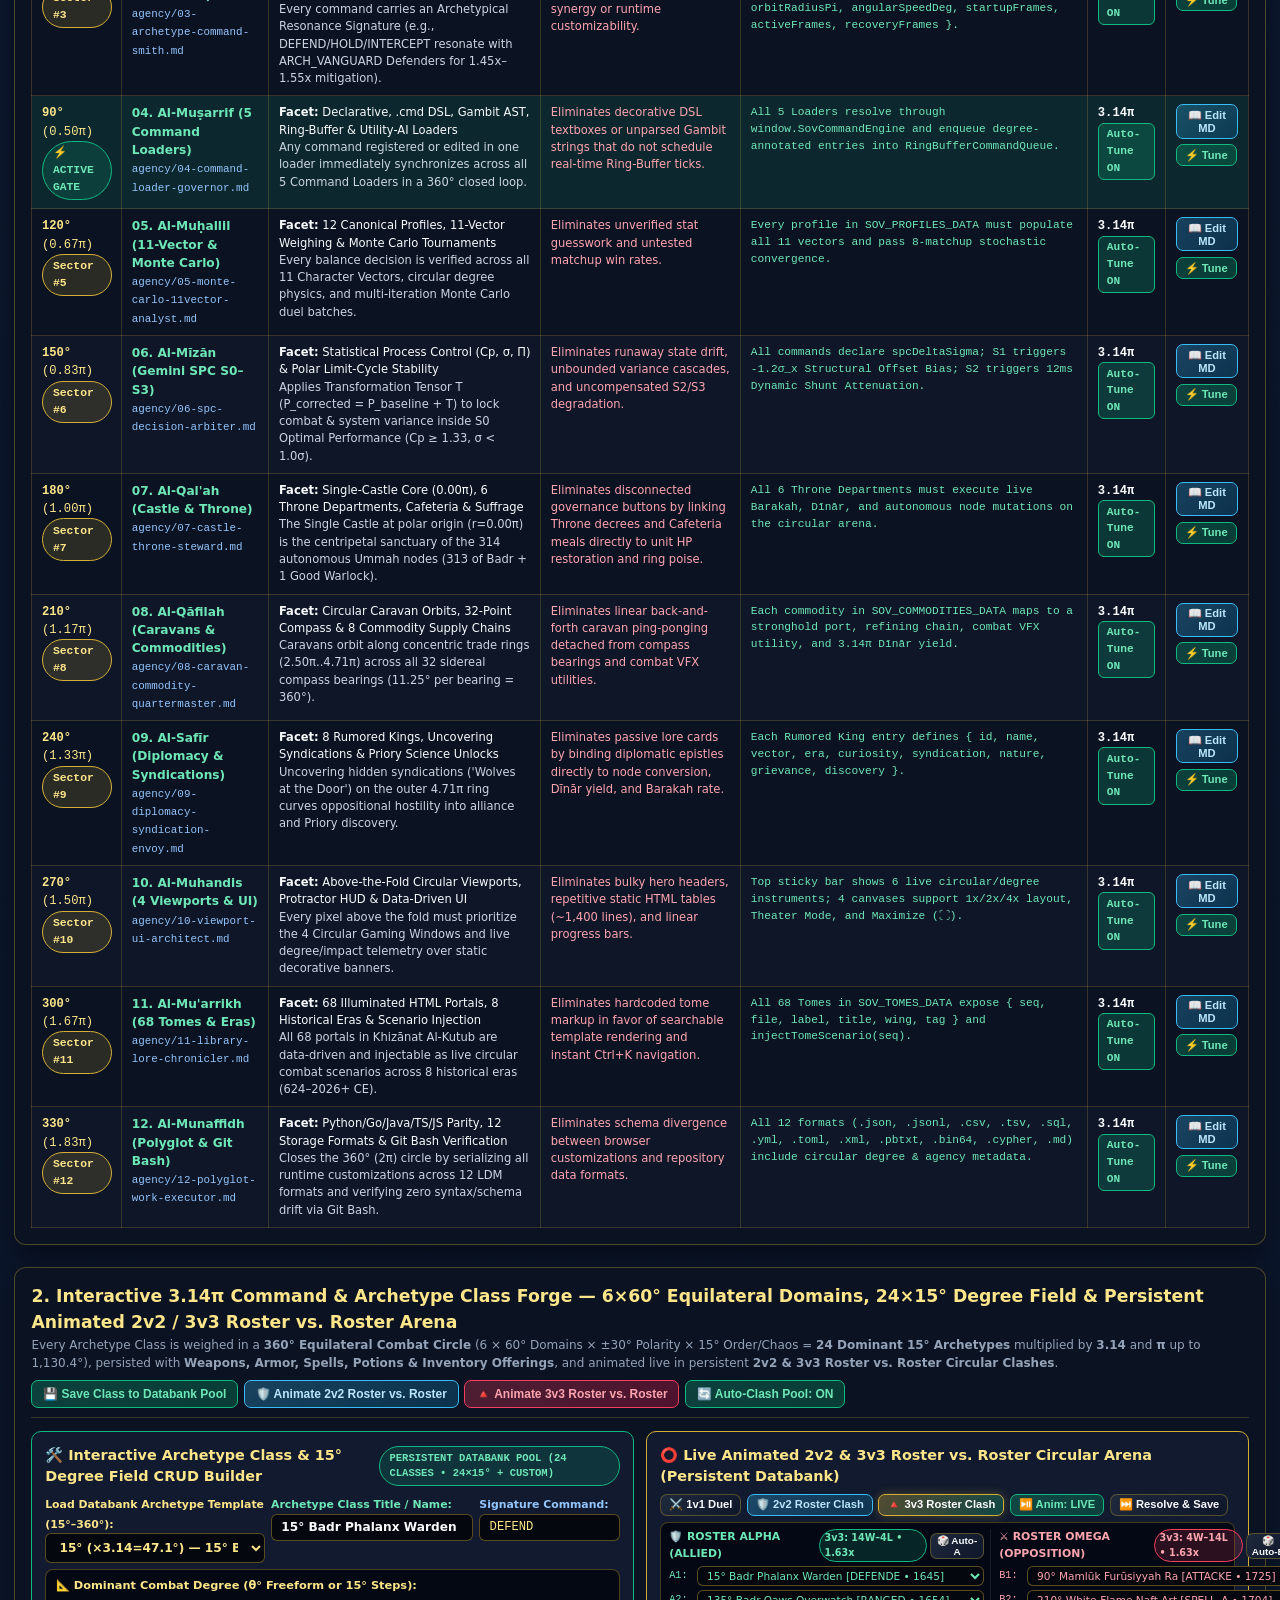
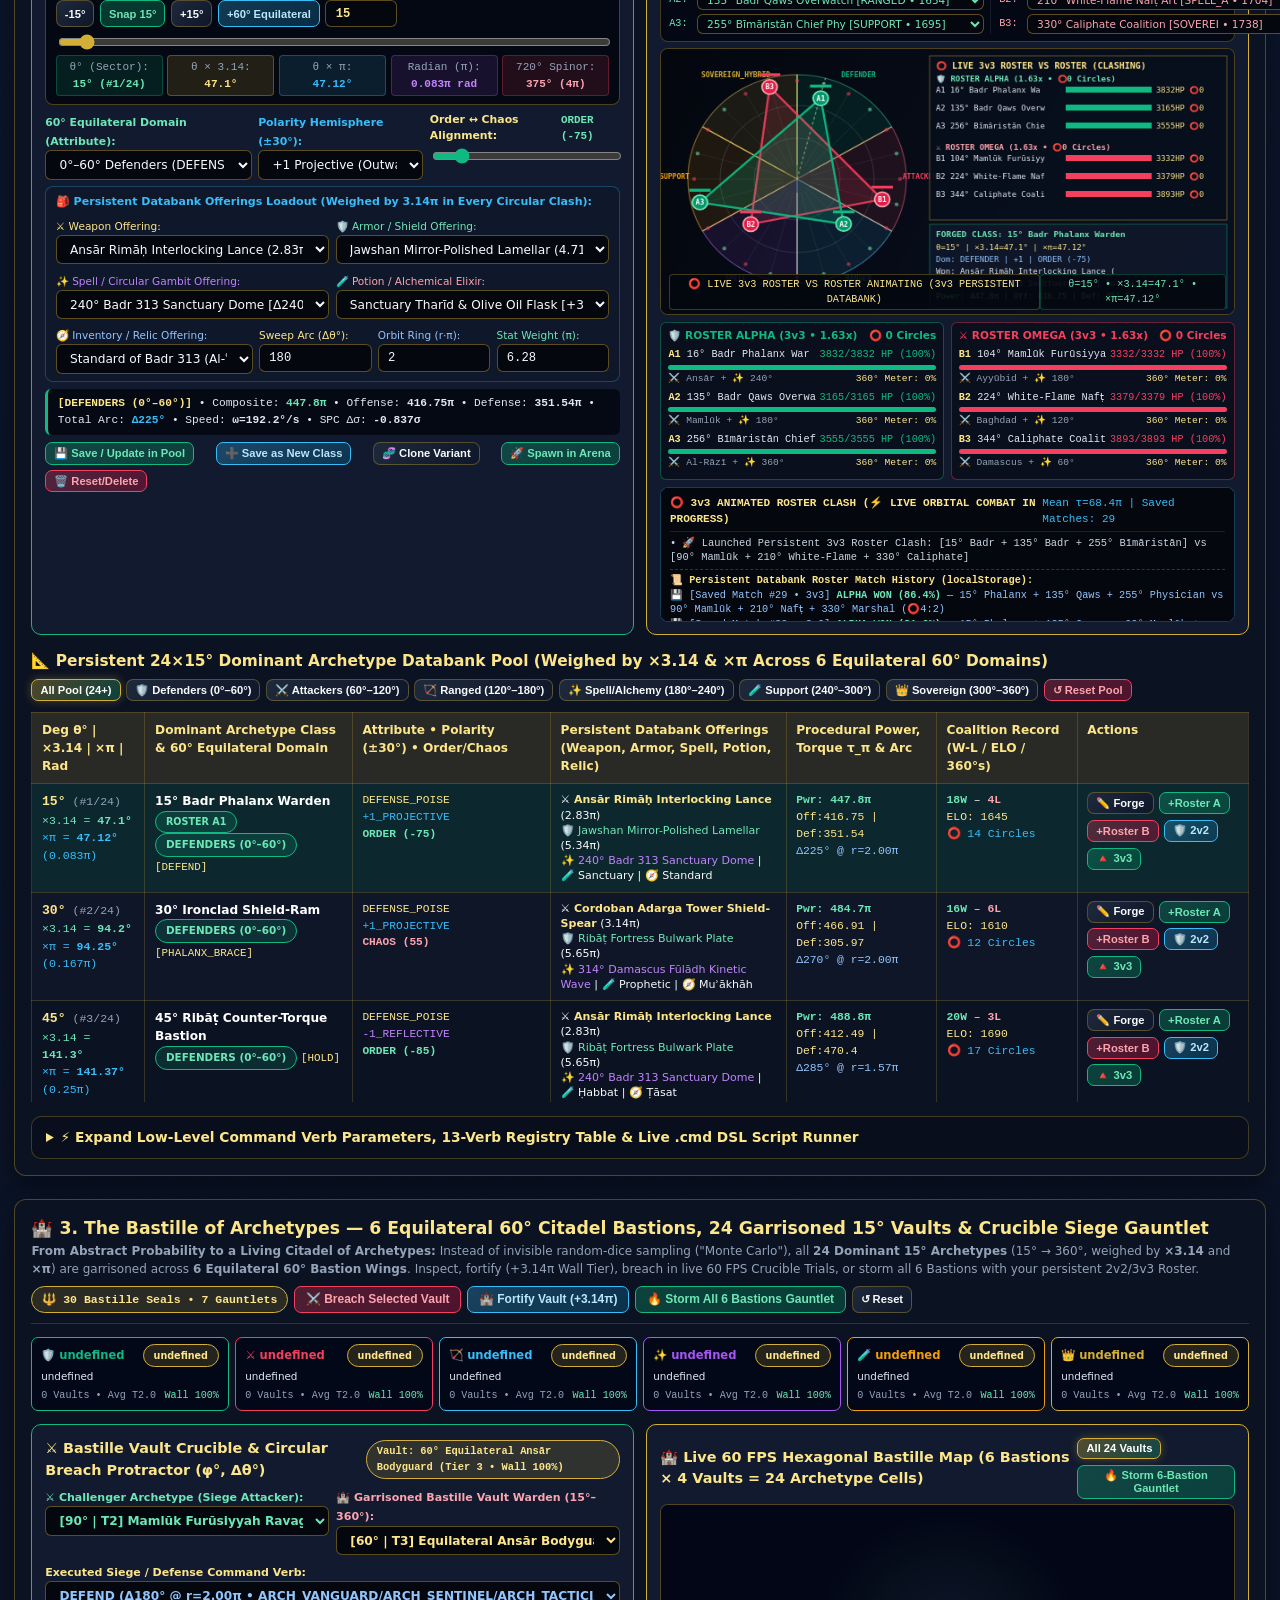
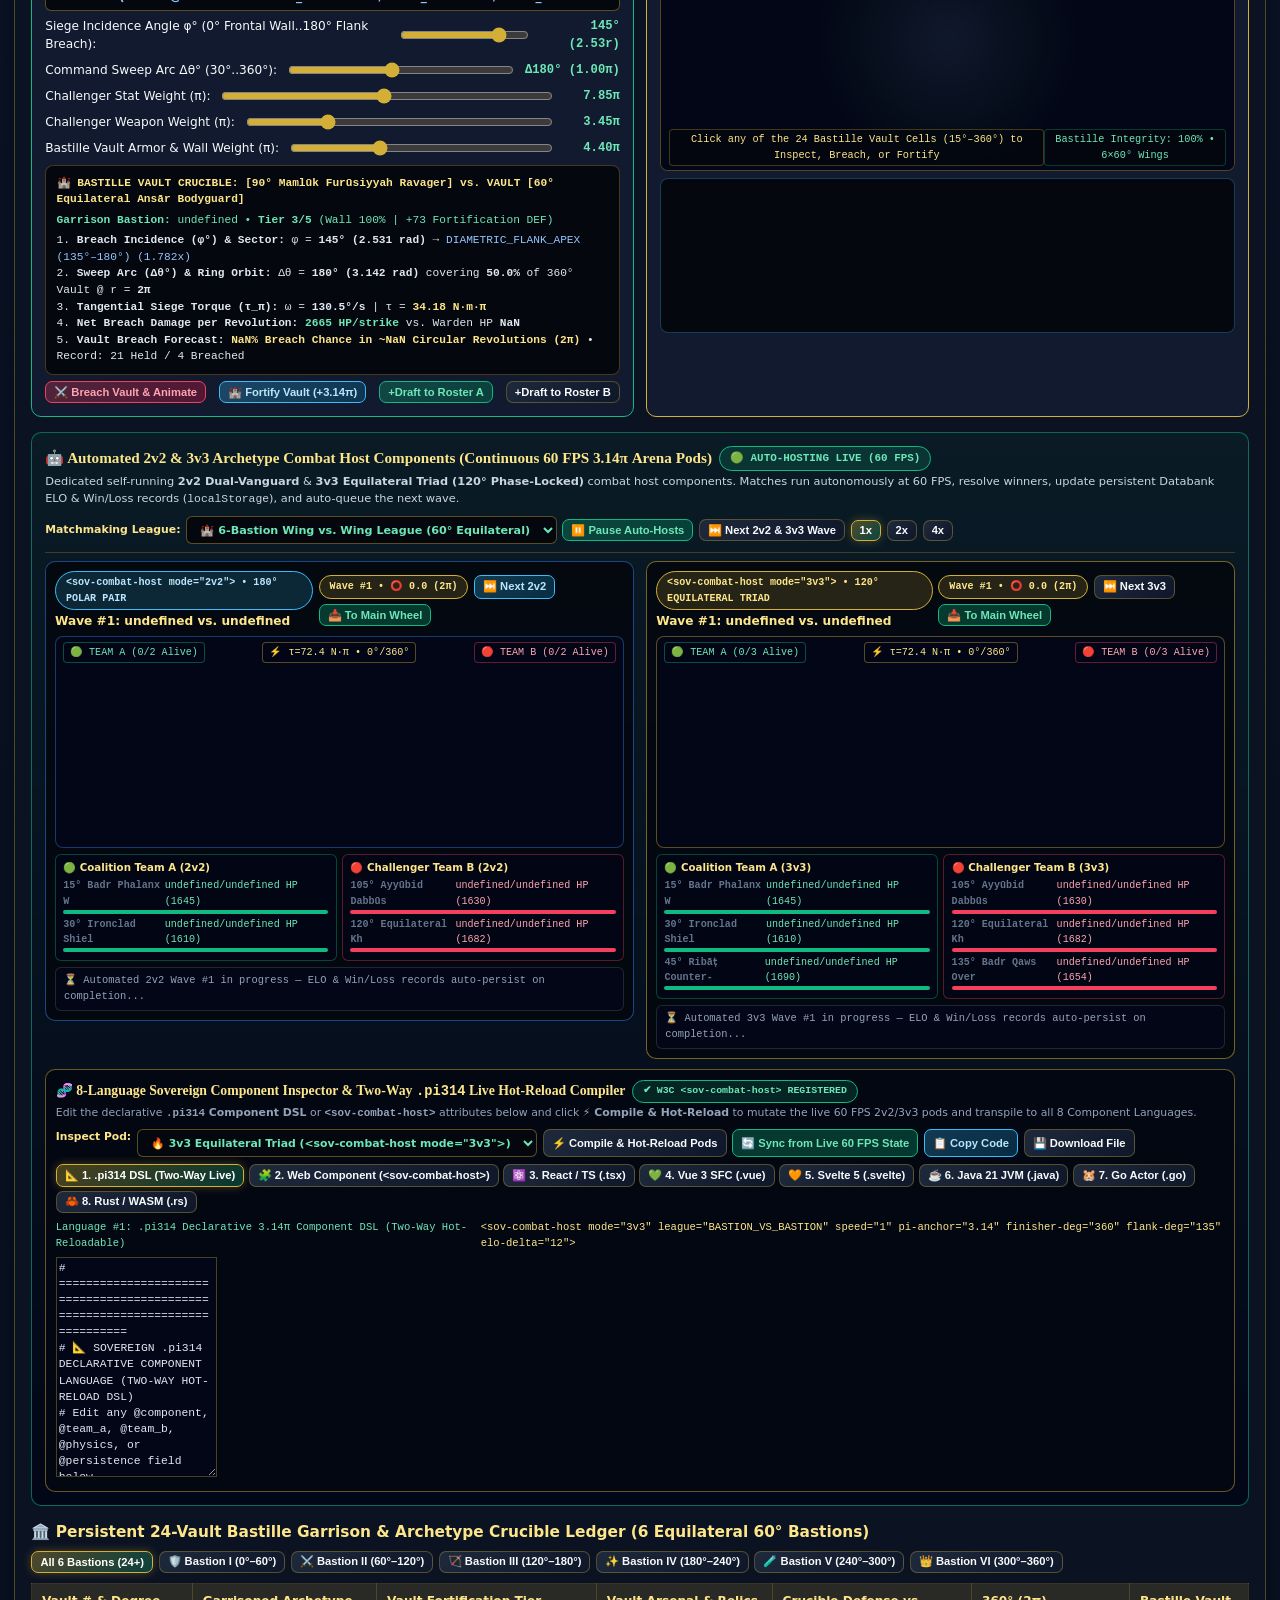
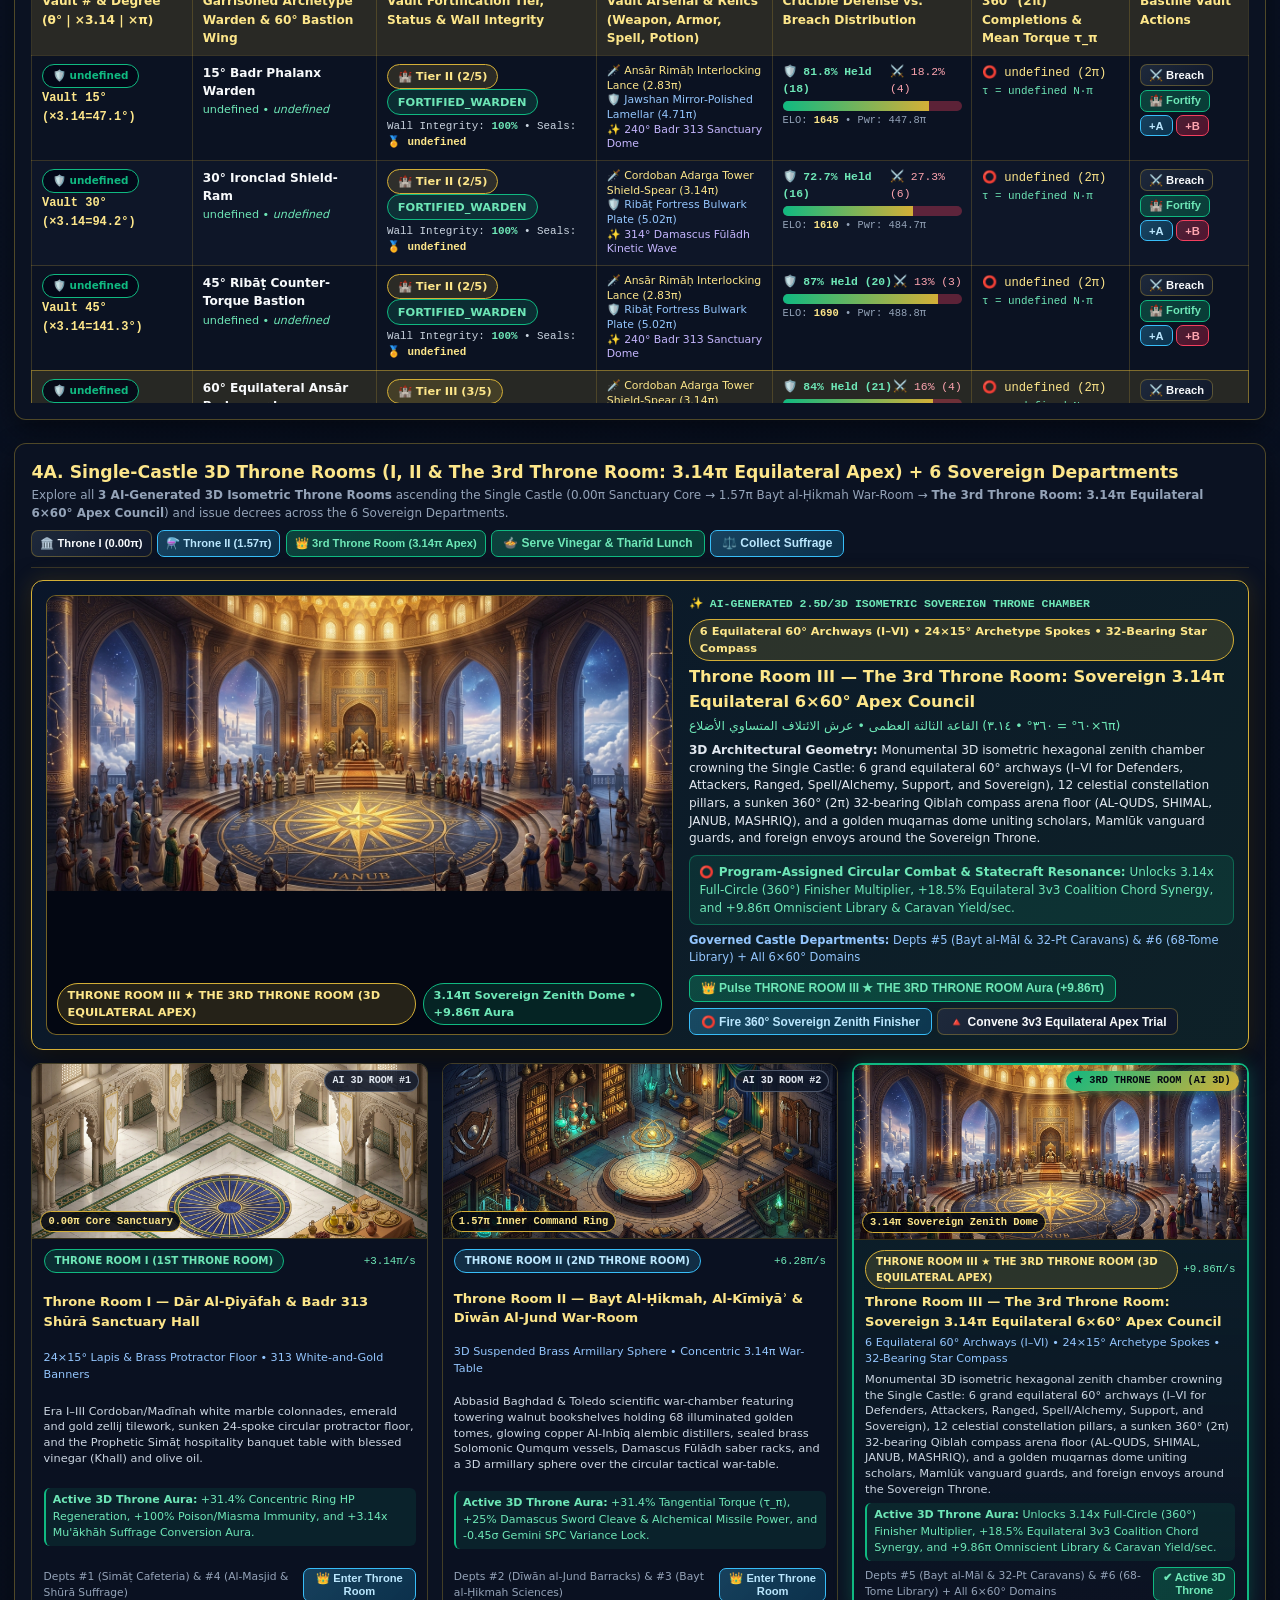
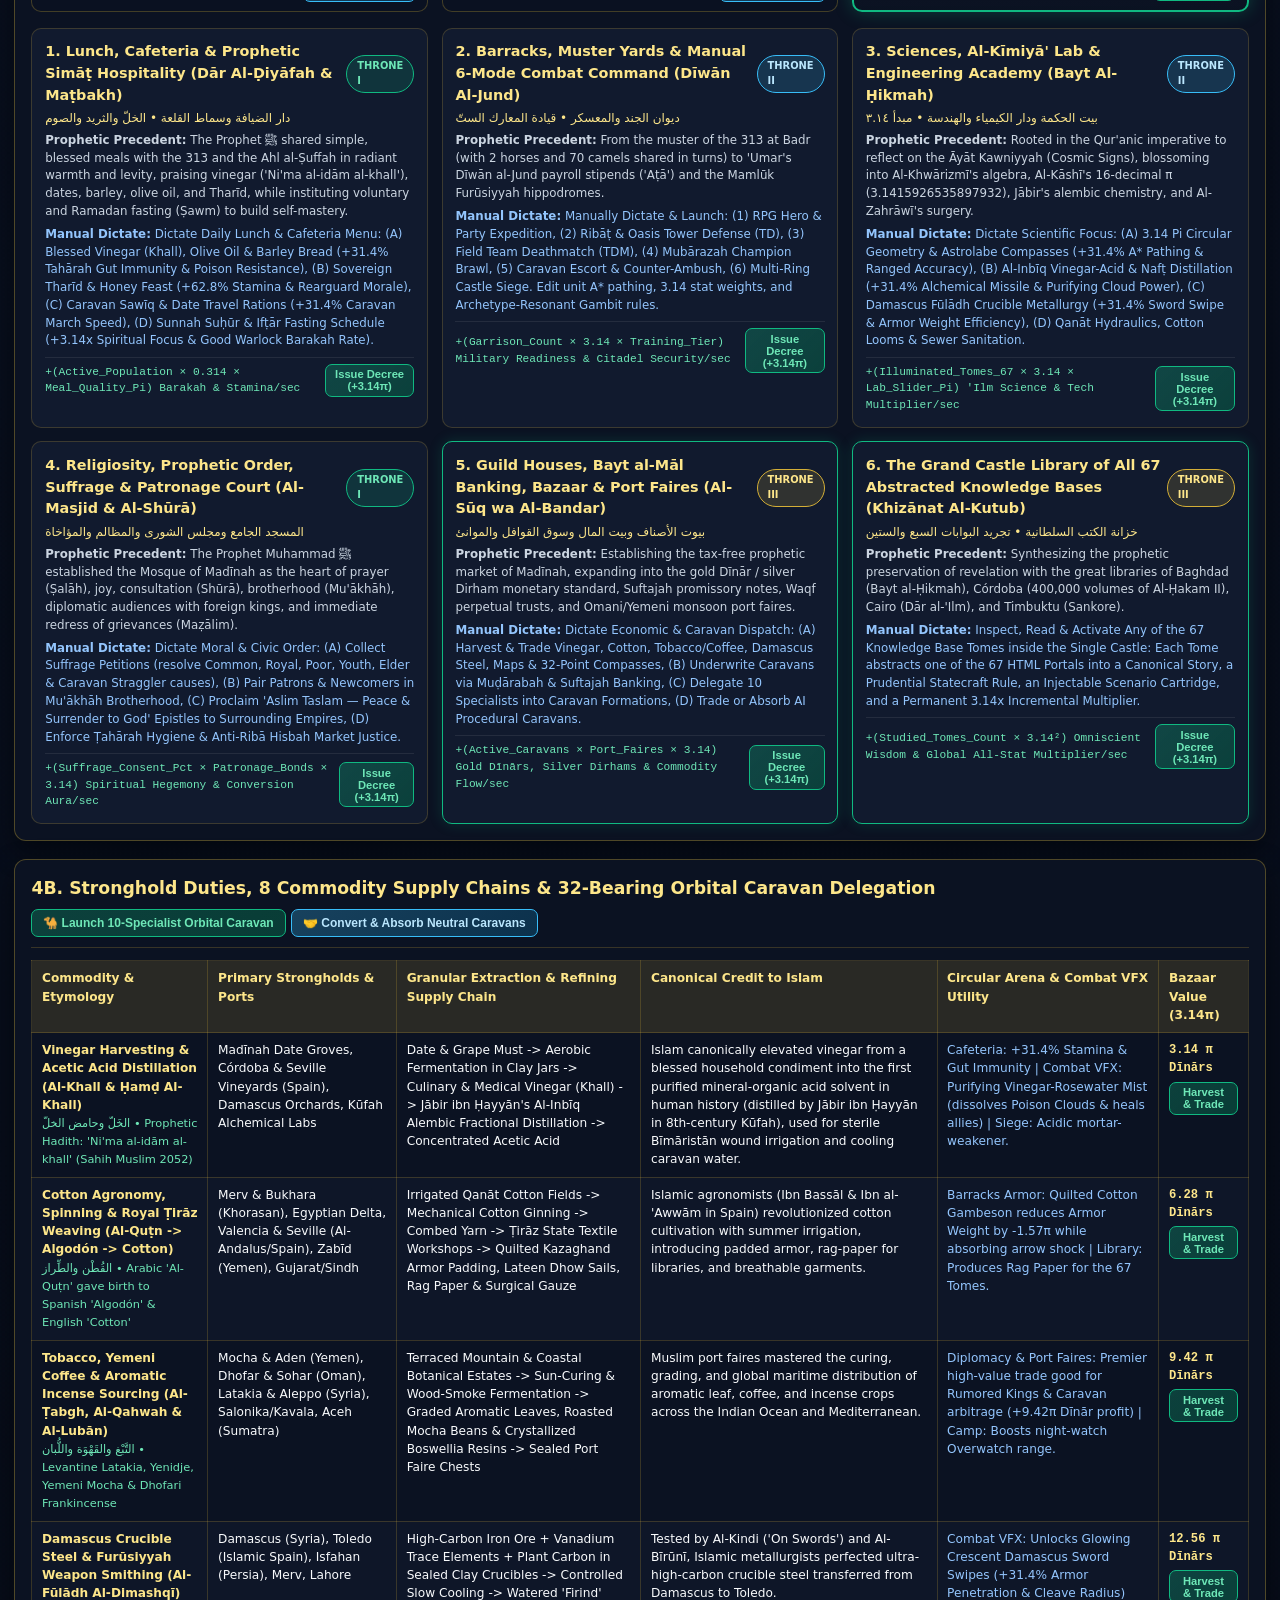
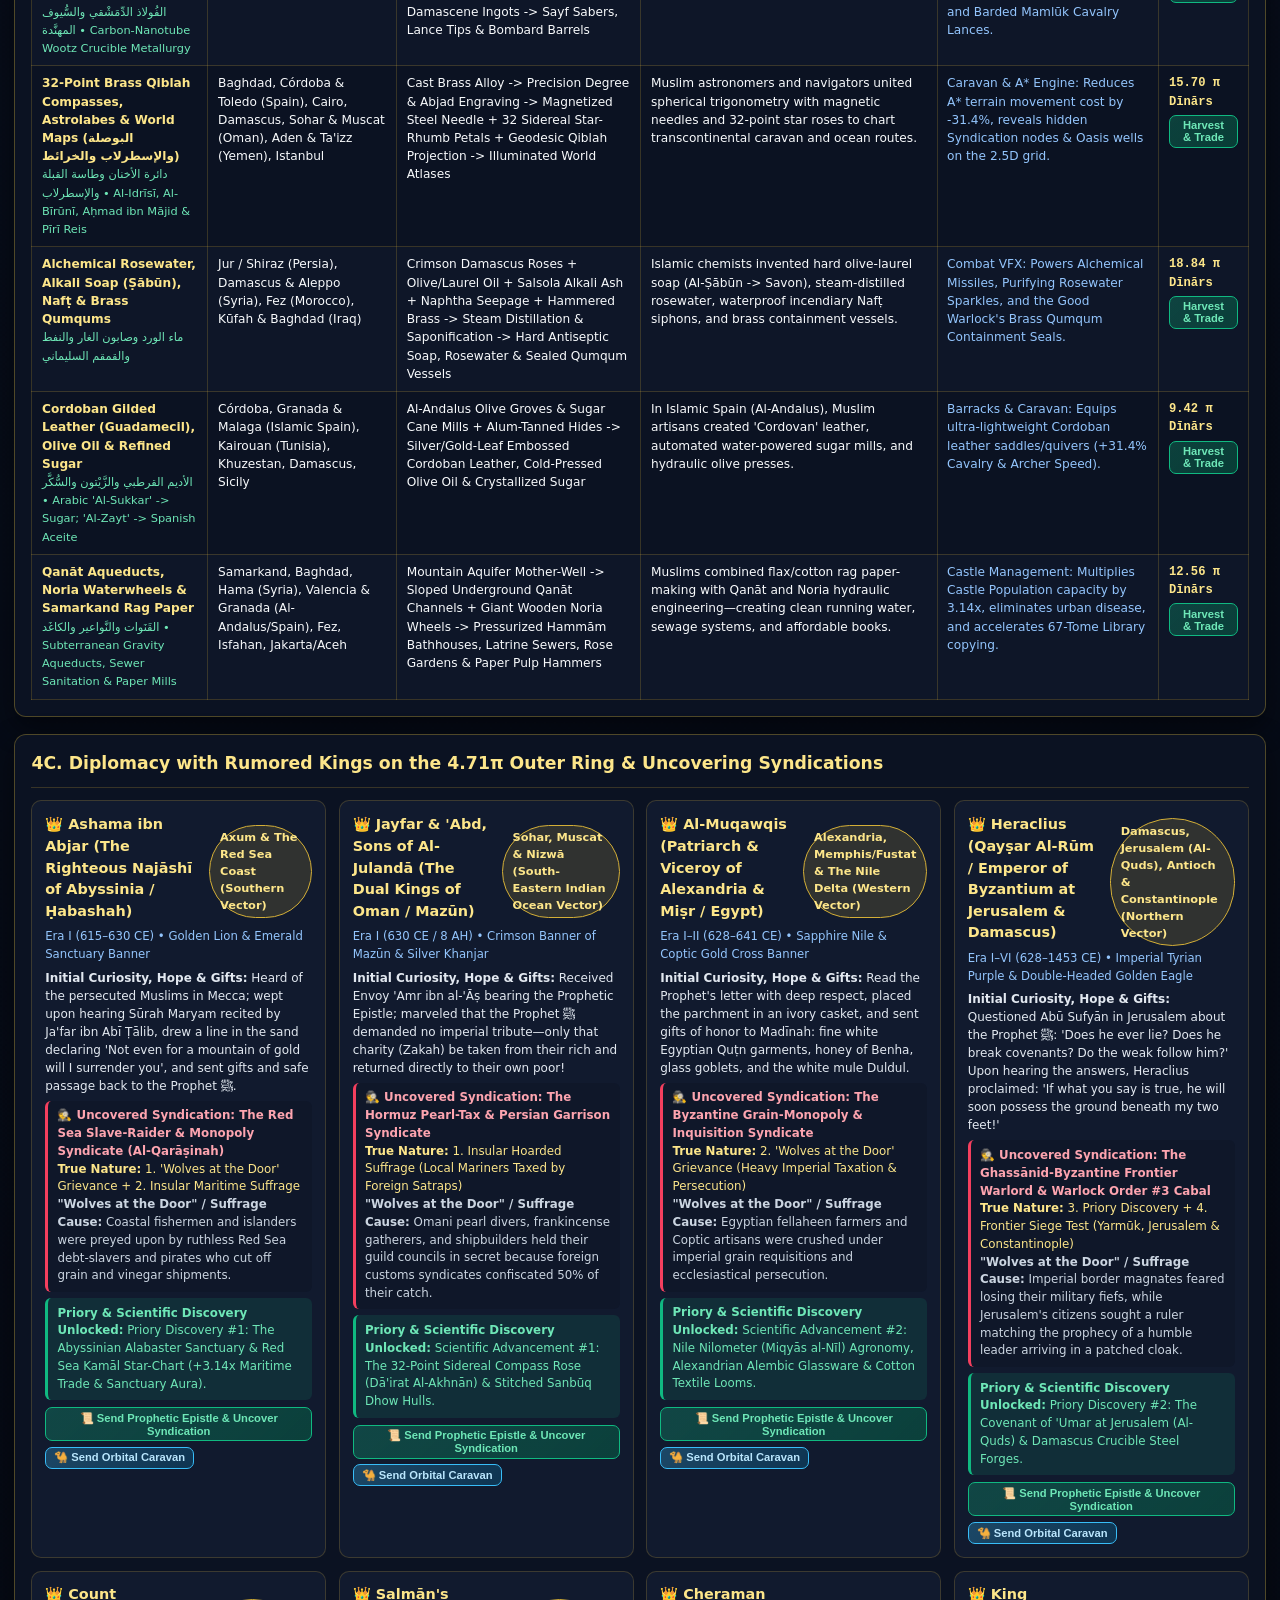
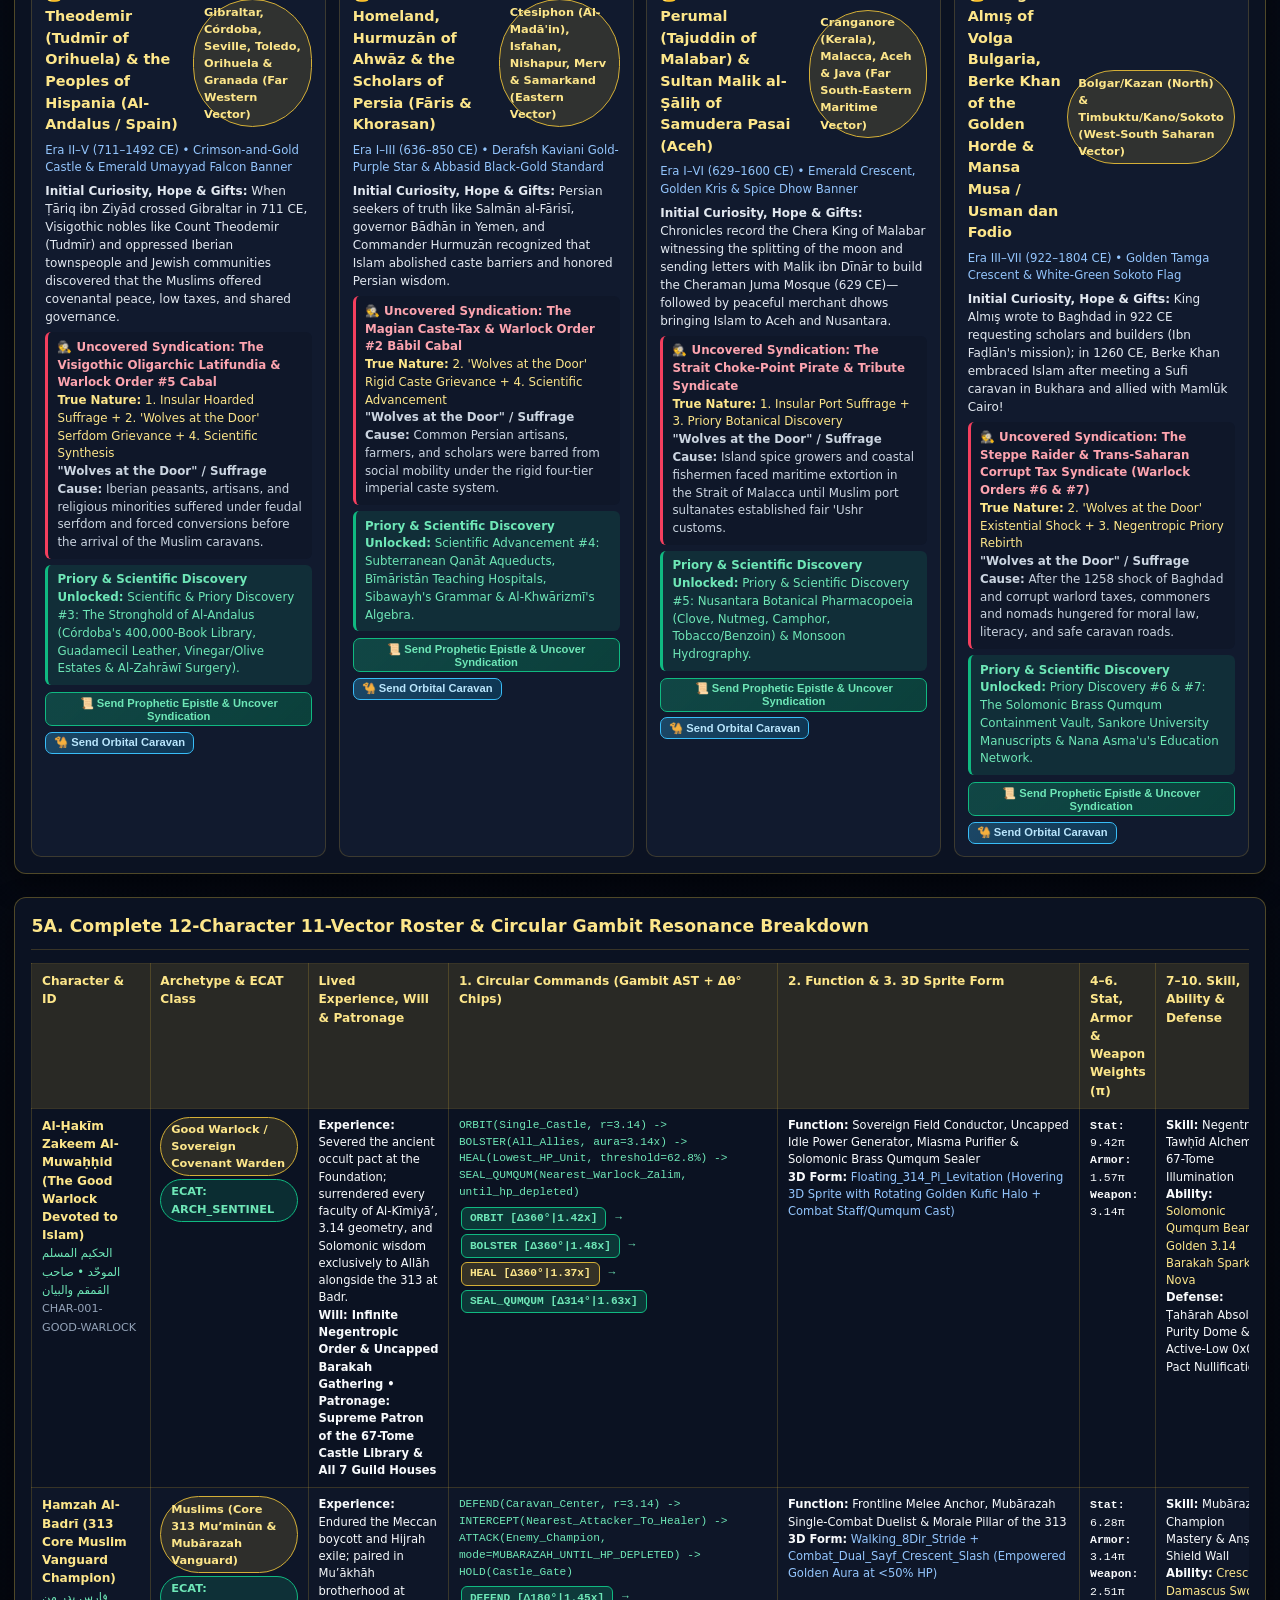
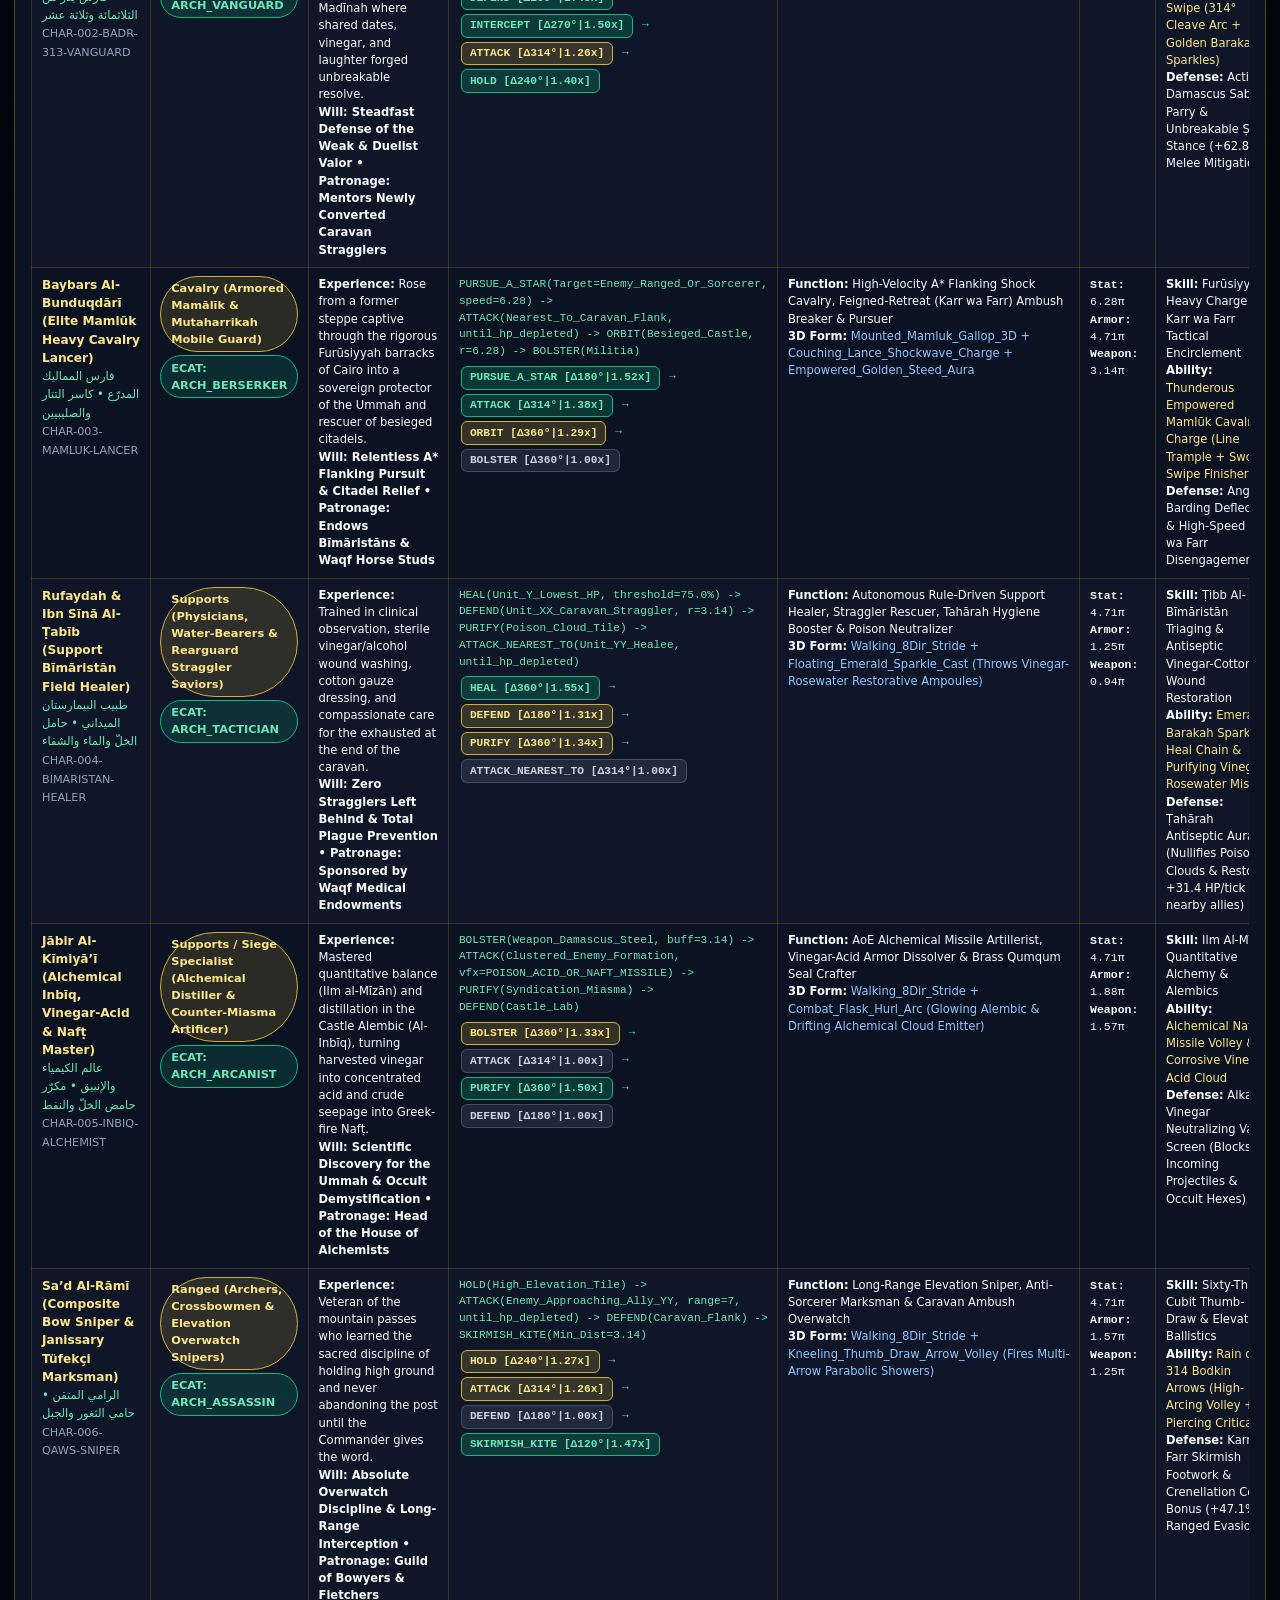
==== commit 348fd6a9: "Add W3C <sov-combat-host> custom elements, 8-Language Sovereign Component Transpiler, and two-way .p" ====
--- a/islamic-single-castle-25d-rpg-caravan-siege-314-studio-game.html
+++ b/islamic-single-castle-25d-rpg-caravan-siege-314-studio-game.html
@@ -896,66 +896,117 @@
             </div>
           </div>
 
-          <div class="sub-grid-2">
-            <!-- COMPONENT HOST #1: AUTOMATED 2v2 DUAL-VANGUARD ARCHETYPE COMBAT HOST -->
-            <div id="autoHost2v2Card" class="sub-card" style="border-color:rgba(59,130,246,0.5);background:rgba(4,7,14,0.88);padding:0.55rem;">
-              <div style="display:flex;justify-content:space-between;align-items:center;gap:0.35rem;margin-bottom:0.35rem;">
-                <div>
-                  <span class="badge badge-sapphire" style="font-size:0.65rem;">HOST COMPONENT #1 • 2v2 DUAL-VANGUARD (180° POLAR PAIR)</span>
-                  <div id="autoHost2v2Title" style="font-size:0.76rem;font-weight:700;color:#FDE68A;margin-top:2px;">Wave #1: Bastion I Defenders vs. Bastion II Attackers</div>
-                </div>
-                <div class="btn-row">
-                  <span id="autoHost2v2WaveBadge" class="badge badge-gold" style="font-family:Consolas,monospace;font-size:0.63rem;">Wave #1 • ⭕ 0.0 (2π)</span>
-                  <button class="btn btn-sm btn-sapphire" onclick="window.SovGame.spawnNextAutomatedWave('2v2')" title="Queue Next Automated 2v2 Match">⏭️ Next 2v2</button>
-                  <button class="btn btn-sm btn-emerald" onclick="window.SovGame.promoteAutomatedMatchToMainWheel('2v2')" title="Push this 2v2 Matchup into Section 1 Main Wheel">📥 To Main Wheel</button>
-                </div>
-              </div>
-
-              <div style="position:relative;background:#020617;border:1px solid rgba(59,130,246,0.4);border-radius:8px;overflow:hidden;margin-bottom:0.4rem;">
-                <canvas id="autoHost2v2Canvas" width="560" height="225" style="width:100%;height:210px;display:block;"></canvas>
-                <div style="position:absolute;top:5px;left:7px;right:7px;display:flex;justify-content:space-between;pointer-events:none;font-family:Consolas,monospace;font-size:0.63rem;">
-                  <span id="autoHost2v2TeamABadge" style="background:rgba(2,6,23,0.88);padding:2px 6px;border-radius:4px;color:#6EE7B7;border:1px solid rgba(16,185,129,0.4);">🟢 COALITION A (2 Units)</span>
-                  <span id="autoHost2v2StatusOverlay" style="background:rgba(2,6,23,0.88);padding:2px 6px;border-radius:4px;color:#FDE68A;border:1px solid rgba(212,175,55,0.4);">⚡ LIVE 2v2 ORBIT CLASH</span>
-                  <span id="autoHost2v2TeamBBadge" style="background:rgba(2,6,23,0.88);padding:2px 6px;border-radius:4px;color:#FDA4AF;border:1px solid rgba(244,63,94,0.4);">🔴 CHALLENGER B (2 Units)</span>
-                </div>
-              </div>
-
-              <!-- Live 2v2 4-Fighter Vitals Strip -->
-              <div id="autoHost2v2VitalsStrip" style="display:grid;grid-template-columns:1fr 1fr;gap:0.35rem;margin-bottom:0.35rem;"></div>
-
-              <!-- Rolling 2v2 Automated Match History Feed -->
-              <div id="autoHost2v2LogBox" style="font-family:Consolas,monospace;font-size:0.65rem;color:#CBD5E1;background:#020617;border:1px solid rgba(148,163,184,0.2);border-radius:6px;padding:0.35rem 0.5rem;max-height:74px;overflow-y:auto;"></div>
-            </div>
-
-            <!-- COMPONENT HOST #2: AUTOMATED 3v3 EQUILATERAL TRIAD ARCHETYPE COMBAT HOST -->
-            <div id="autoHost3v3Card" class="sub-card" style="border-color:rgba(212,175,55,0.55);background:rgba(4,7,14,0.88);padding:0.55rem;">
-              <div style="display:flex;justify-content:space-between;align-items:center;gap:0.35rem;margin-bottom:0.35rem;">
-                <div>
-                  <span class="badge badge-gold" style="font-size:0.65rem;">HOST COMPONENT #2 • 3v3 EQUILATERAL TRIAD (120° PHASE)</span>
-                  <div id="autoHost3v3Title" style="font-size:0.76rem;font-weight:700;color:#FDE68A;margin-top:2px;">Wave #1: Bastion III Ranged vs. Bastion IV Spell Triad</div>
-                </div>
-                <div class="btn-row">
-                  <span id="autoHost3v3WaveBadge" class="badge badge-gold" style="font-family:Consolas,monospace;font-size:0.63rem;">Wave #1 • ⭕ 0.0 (2π)</span>
-                  <button class="btn btn-sm btn-gold" onclick="window.SovGame.spawnNextAutomatedWave('3v3')" title="Queue Next Automated 3v3 Match">⏭️ Next 3v3</button>
-                  <button class="btn btn-sm btn-emerald" onclick="window.SovGame.promoteAutomatedMatchToMainWheel('3v3')" title="Push this 3v3 Matchup into Section 1 Main Wheel">📥 To Main Wheel</button>
-                </div>
-              </div>
-
-              <div style="position:relative;background:#020617;border:1px solid rgba(212,175,55,0.42);border-radius:8px;overflow:hidden;margin-bottom:0.4rem;">
-                <canvas id="autoHost3v3Canvas" width="560" height="225" style="width:100%;height:210px;display:block;"></canvas>
-                <div style="position:absolute;top:5px;left:7px;right:7px;display:flex;justify-content:space-between;pointer-events:none;font-family:Consolas,monospace;font-size:0.63rem;">
-                  <span id="autoHost3v3TeamABadge" style="background:rgba(2,6,23,0.88);padding:2px 6px;border-radius:4px;color:#6EE7B7;border:1px solid rgba(16,185,129,0.4);">🟢 TRIAD A (3 Units • 120°)</span>
-                  <span id="autoHost3v3StatusOverlay" style="background:rgba(2,6,23,0.88);padding:2px 6px;border-radius:4px;color:#FDE68A;border:1px solid rgba(212,175,55,0.4);">🔥 LIVE 3v3 TRIAD CLASH</span>
-                  <span id="autoHost3v3TeamBBadge" style="background:rgba(2,6,23,0.88);padding:2px 6px;border-radius:4px;color:#FDA4AF;border:1px solid rgba(244,63,94,0.4);">🔴 TRIAD B (3 Units • 120°)</span>
-                </div>
-              </div>
-
-              <!-- Live 3v3 6-Fighter Vitals Strip -->
-              <div id="autoHost3v3VitalsStrip" style="display:grid;grid-template-columns:1fr 1fr;gap:0.35rem;margin-bottom:0.35rem;"></div>
-
-              <!-- Rolling 3v3 Automated Match History Feed -->
-              <div id="autoHost3v3LogBox" style="font-family:Consolas,monospace;font-size:0.65rem;color:#CBD5E1;background:#020617;border:1px solid rgba(148,163,184,0.2);border-radius:6px;padding:0.35rem 0.5rem;max-height:74px;overflow-y:auto;"></div>
-            </div>
+          <div class="sub-grid-2" style="margin-bottom:0.65rem;">
+            <!-- COMPONENT HOST #1: W3C CUSTOM ELEMENT <sov-combat-host mode="2v2"> -->
+            <sov-combat-host id="sovHostPod2v2" mode="2v2" league="BASTION_VS_BASTION" speed="1" wing-a="WING_DEFENDERS" wing-b="WING_ATTACKERS" pi-anchor="3.14" finisher-deg="360" flank-deg="135" elo-delta="12" style="display:block;">
+              <div id="autoHost2v2Card" class="sub-card" style="border-color:rgba(59,130,246,0.5);background:rgba(4,7,14,0.88);padding:0.55rem;">
+                <div style="display:flex;justify-content:space-between;align-items:center;gap:0.35rem;margin-bottom:0.35rem;">
+                  <div>
+                    <span class="badge badge-sapphire" style="font-size:0.63rem;font-family:Consolas,monospace;">&lt;sov-combat-host mode="2v2"&gt; • 180° POLAR PAIR</span>
+                    <div id="autoHost2v2Title" style="font-size:0.76rem;font-weight:700;color:#FDE68A;margin-top:2px;">Wave #1: Bastion I Defenders vs. Bastion II Attackers</div>
+                  </div>
+                  <div class="btn-row">
+                    <span id="autoHost2v2WaveBadge" class="badge badge-gold" style="font-family:Consolas,monospace;font-size:0.63rem;">Wave #1 • ⭕ 0.0 (2π)</span>
+                    <button class="btn btn-sm btn-sapphire" onclick="window.SovGame.spawnNextAutomatedWave('2v2')" title="Queue Next Automated 2v2 Match">⏭️ Next 2v2</button>
+                    <button class="btn btn-sm btn-emerald" onclick="window.SovGame.promoteAutomatedMatchToMainWheel('2v2')" title="Push this 2v2 Matchup into Section 1 Main Wheel">📥 To Main Wheel</button>
+                  </div>
+                </div>
+
+                <div style="position:relative;background:#020617;border:1px solid rgba(59,130,246,0.4);border-radius:8px;overflow:hidden;margin-bottom:0.4rem;">
+                  <canvas id="autoHost2v2Canvas" width="560" height="225" style="width:100%;height:210px;display:block;"></canvas>
+                  <div style="position:absolute;top:5px;left:7px;right:7px;display:flex;justify-content:space-between;pointer-events:none;font-family:Consolas,monospace;font-size:0.63rem;">
+                    <span id="autoHost2v2TeamABadge" style="background:rgba(2,6,23,0.88);padding:2px 6px;border-radius:4px;color:#6EE7B7;border:1px solid rgba(16,185,129,0.4);">🟢 COALITION A (2 Units)</span>
+                    <span id="autoHost2v2StatusOverlay" style="background:rgba(2,6,23,0.88);padding:2px 6px;border-radius:4px;color:#FDE68A;border:1px solid rgba(212,175,55,0.4);">⚡ LIVE 2v2 ORBIT CLASH</span>
+                    <span id="autoHost2v2TeamBBadge" style="background:rgba(2,6,23,0.88);padding:2px 6px;border-radius:4px;color:#FDA4AF;border:1px solid rgba(244,63,94,0.4);">🔴 CHALLENGER B (2 Units)</span>
+                  </div>
+                </div>
+
+                <!-- Live 2v2 4-Fighter Vitals Strip -->
+                <div id="autoHost2v2VitalsStrip" style="display:grid;grid-template-columns:1fr 1fr;gap:0.35rem;margin-bottom:0.35rem;"></div>
+
+                <!-- Rolling 2v2 Automated Match History Feed -->
+                <div id="autoHost2v2LogBox" style="font-family:Consolas,monospace;font-size:0.65rem;color:#CBD5E1;background:#020617;border:1px solid rgba(148,163,184,0.2);border-radius:6px;padding:0.35rem 0.5rem;max-height:74px;overflow-y:auto;"></div>
+              </div>
+            </sov-combat-host>
+
+            <!-- COMPONENT HOST #2: W3C CUSTOM ELEMENT <sov-combat-host mode="3v3"> -->
+            <sov-combat-host id="sovHostPod3v3" mode="3v3" league="BASTION_VS_BASTION" speed="1" wing-a="WING_RANGED" wing-b="WING_SPELL" pi-anchor="3.14" finisher-deg="360" flank-deg="135" elo-delta="12" style="display:block;">
+              <div id="autoHost3v3Card" class="sub-card" style="border-color:rgba(212,175,55,0.55);background:rgba(4,7,14,0.88);padding:0.55rem;">
+                <div style="display:flex;justify-content:space-between;align-items:center;gap:0.35rem;margin-bottom:0.35rem;">
+                  <div>
+                    <span class="badge badge-gold" style="font-size:0.63rem;font-family:Consolas,monospace;">&lt;sov-combat-host mode="3v3"&gt; • 120° EQUILATERAL TRIAD</span>
+                    <div id="autoHost3v3Title" style="font-size:0.76rem;font-weight:700;color:#FDE68A;margin-top:2px;">Wave #1: Bastion III Ranged vs. Bastion IV Spell Triad</div>
+                  </div>
+                  <div class="btn-row">
+                    <span id="autoHost3v3WaveBadge" class="badge badge-gold" style="font-family:Consolas,monospace;font-size:0.63rem;">Wave #1 • ⭕ 0.0 (2π)</span>
+                    <button class="btn btn-sm btn-gold" onclick="window.SovGame.spawnNextAutomatedWave('3v3')" title="Queue Next Automated 3v3 Match">⏭️ Next 3v3</button>
+                    <button class="btn btn-sm btn-emerald" onclick="window.SovGame.promoteAutomatedMatchToMainWheel('3v3')" title="Push this 3v3 Matchup into Section 1 Main Wheel">📥 To Main Wheel</button>
+                  </div>
+                </div>
+
+                <div style="position:relative;background:#020617;border:1px solid rgba(212,175,55,0.42);border-radius:8px;overflow:hidden;margin-bottom:0.4rem;">
+                  <canvas id="autoHost3v3Canvas" width="560" height="225" style="width:100%;height:210px;display:block;"></canvas>
+                  <div style="position:absolute;top:5px;left:7px;right:7px;display:flex;justify-content:space-between;pointer-events:none;font-family:Consolas,monospace;font-size:0.63rem;">
+                    <span id="autoHost3v3TeamABadge" style="background:rgba(2,6,23,0.88);padding:2px 6px;border-radius:4px;color:#6EE7B7;border:1px solid rgba(16,185,129,0.4);">🟢 TRIAD A (3 Units • 120°)</span>
+                    <span id="autoHost3v3StatusOverlay" style="background:rgba(2,6,23,0.88);padding:2px 6px;border-radius:4px;color:#FDE68A;border:1px solid rgba(212,175,55,0.4);">🔥 LIVE 3v3 TRIAD CLASH</span>
+                    <span id="autoHost3v3TeamBBadge" style="background:rgba(2,6,23,0.88);padding:2px 6px;border-radius:4px;color:#FDA4AF;border:1px solid rgba(244,63,94,0.4);">🔴 TRIAD B (3 Units • 120°)</span>
+                  </div>
+                </div>
+
+                <!-- Live 3v3 6-Fighter Vitals Strip -->
+                <div id="autoHost3v3VitalsStrip" style="display:grid;grid-template-columns:1fr 1fr;gap:0.35rem;margin-bottom:0.35rem;"></div>
+
+                <!-- Rolling 3v3 Automated Match History Feed -->
+                <div id="autoHost3v3LogBox" style="font-family:Consolas,monospace;font-size:0.65rem;color:#CBD5E1;background:#020617;border:1px solid rgba(148,163,184,0.2);border-radius:6px;padding:0.35rem 0.5rem;max-height:74px;overflow-y:auto;"></div>
+              </div>
+            </sov-combat-host>
+          </div>
+
+          <!-- ==================================================================
+               8-LANGUAGE SOVEREIGN COMPONENT WORKBENCH & TWO-WAY .pi314 COMPILER
+               ================================================================== -->
+          <div class="sub-card" style="border-color:rgba(212,175,55,0.48);background:#030712;padding:0.6rem;">
+            <div style="display:flex;flex-wrap:wrap;justify-content:space-between;align-items:center;gap:0.45rem;margin-bottom:0.45rem;">
+              <div>
+                <div style="display:flex;align-items:center;gap:0.4rem;">
+                  <h4 style="margin:0;color:#FDE68A;font-family:'Cinzel',serif;font-size:0.86rem;">🧬 8-Language Sovereign Component Inspector &amp; Two-Way <code>.pi314</code> Live Hot-Reload Compiler</h4>
+                  <span id="compLangCompilerStatusBadge" class="badge badge-emerald" style="font-family:Consolas,monospace;font-size:0.62rem;">✔ W3C &lt;sov-combat-host&gt; REGISTERED</span>
+                </div>
+                <div style="font-size:0.68rem;color:#94A3B8;margin-top:2px;">
+                  Edit the declarative <strong><code>.pi314</code> Component DSL</strong> or <strong><code>&lt;sov-combat-host&gt;</code></strong> attributes below and click <strong>⚡ Compile &amp; Hot-Reload</strong> to mutate the live 60 FPS 2v2/3v3 pods and transpile to all 8 Component Languages.
+                </div>
+              </div>
+              <div class="btn-row">
+                <label style="font-size:0.67rem;color:#FDE68A;font-weight:700;">Inspect Pod:</label>
+                <select id="compLangTargetModeSelect" class="studio-select" style="font-size:0.68rem;color:#6EE7B7;font-weight:700;" onchange="window.SovGame.selectComponentLanguage(window.SovGame.getCurrentComponentLangIdx())">
+                  <option value="3v3">🔥 3v3 Equilateral Triad (&lt;sov-combat-host mode="3v3"&gt;)</option>
+                  <option value="2v2">⚔️ 2v2 Dual-Vanguard (&lt;sov-combat-host mode="2v2"&gt;)</option>
+                </select>
+                <button class="btn btn-sm btn-gold" onclick="window.SovGame.compileAndHotReloadComponentDSL()">⚡ Compile &amp; Hot-Reload Pods</button>
+                <button class="btn btn-sm btn-emerald" onclick="window.SovGame.syncComponentLanguageEditorFromLiveState()">🔄 Sync from Live 60 FPS State</button>
+                <button class="btn btn-sm btn-sapphire" onclick="window.SovGame.copyComponentLangSource()">📋 Copy Code</button>
+                <button class="btn btn-sm" onclick="window.SovGame.downloadComponentLangFile()">💾 Download File</button>
+              </div>
+            </div>
+
+            <!-- 8 COMPONENT LANGUAGE SELECTOR BAR -->
+            <div class="btn-row" style="margin-bottom:0.45rem;gap:0.28rem;">
+              <button id="compLangBtn_0" class="btn btn-sm active" onclick="window.SovGame.selectComponentLanguage(0)">📐 1. .pi314 DSL (Two-Way Live)</button>
+              <button id="compLangBtn_1" class="btn btn-sm" onclick="window.SovGame.selectComponentLanguage(1)">🧩 2. Web Component (&lt;sov-combat-host&gt;)</button>
+              <button id="compLangBtn_2" class="btn btn-sm" onclick="window.SovGame.selectComponentLanguage(2)">⚛️ 3. React / TS (.tsx)</button>
+              <button id="compLangBtn_3" class="btn btn-sm" onclick="window.SovGame.selectComponentLanguage(3)">💚 4. Vue 3 SFC (.vue)</button>
+              <button id="compLangBtn_4" class="btn btn-sm" onclick="window.SovGame.selectComponentLanguage(4)">🧡 5. Svelte 5 (.svelte)</button>
+              <button id="compLangBtn_5" class="btn btn-sm" onclick="window.SovGame.selectComponentLanguage(5)">☕ 6. Java 21 JVM (.java)</button>
+              <button id="compLangBtn_6" class="btn btn-sm" onclick="window.SovGame.selectComponentLanguage(6)">🐹 7. Go Actor (.go)</button>
+              <button id="compLangBtn_7" class="btn btn-sm" onclick="window.SovGame.selectComponentLanguage(7)">🦀 8. Rust / WASM (.rs)</button>
+            </div>
+
+            <div style="display:flex;justify-content:space-between;align-items:center;font-family:Consolas,monospace;font-size:0.66rem;color:#6EE7B7;margin-bottom:0.3rem;">
+              <span id="compLangMetaLabel">Language #1: .pi314 Declarative 3.14π Component DSL (Two-Way Hot-Reloadable)</span>
+              <span id="compLangLiveDomTagReadout" style="color:#FDE68A;">&lt;sov-combat-host mode="3v3" league="BASTION_VS_BASTION" speed="1" pi-anchor="3.14" finisher-deg="360"&gt;</span>
+            </div>
+
+            <textarea id="compLangCodeTextarea" class="code-box" style="min-height:220px;font-size:0.71rem;line-height:1.42;color:#E2E8F0;background:#020617;border-color:rgba(212,175,55,0.35);" spellcheck="false"></textarea>
           </div>
         </div>
 
